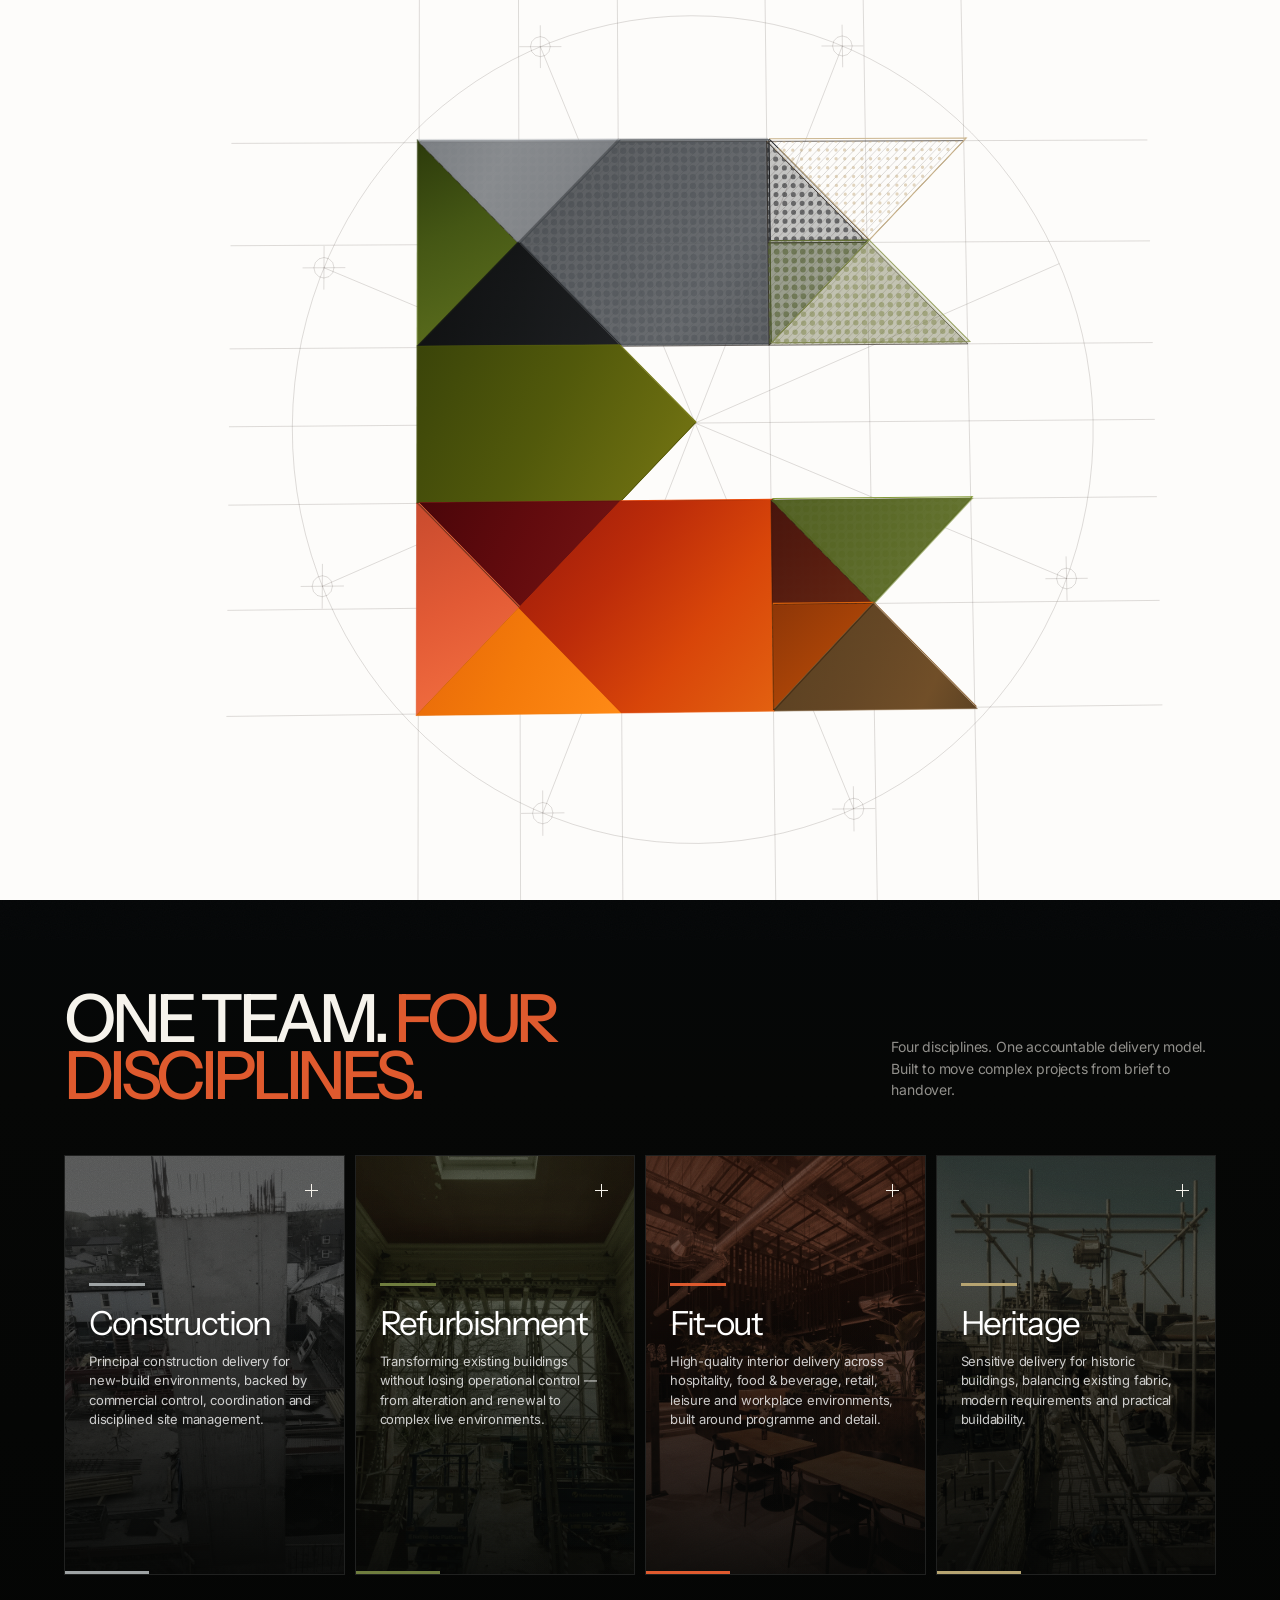
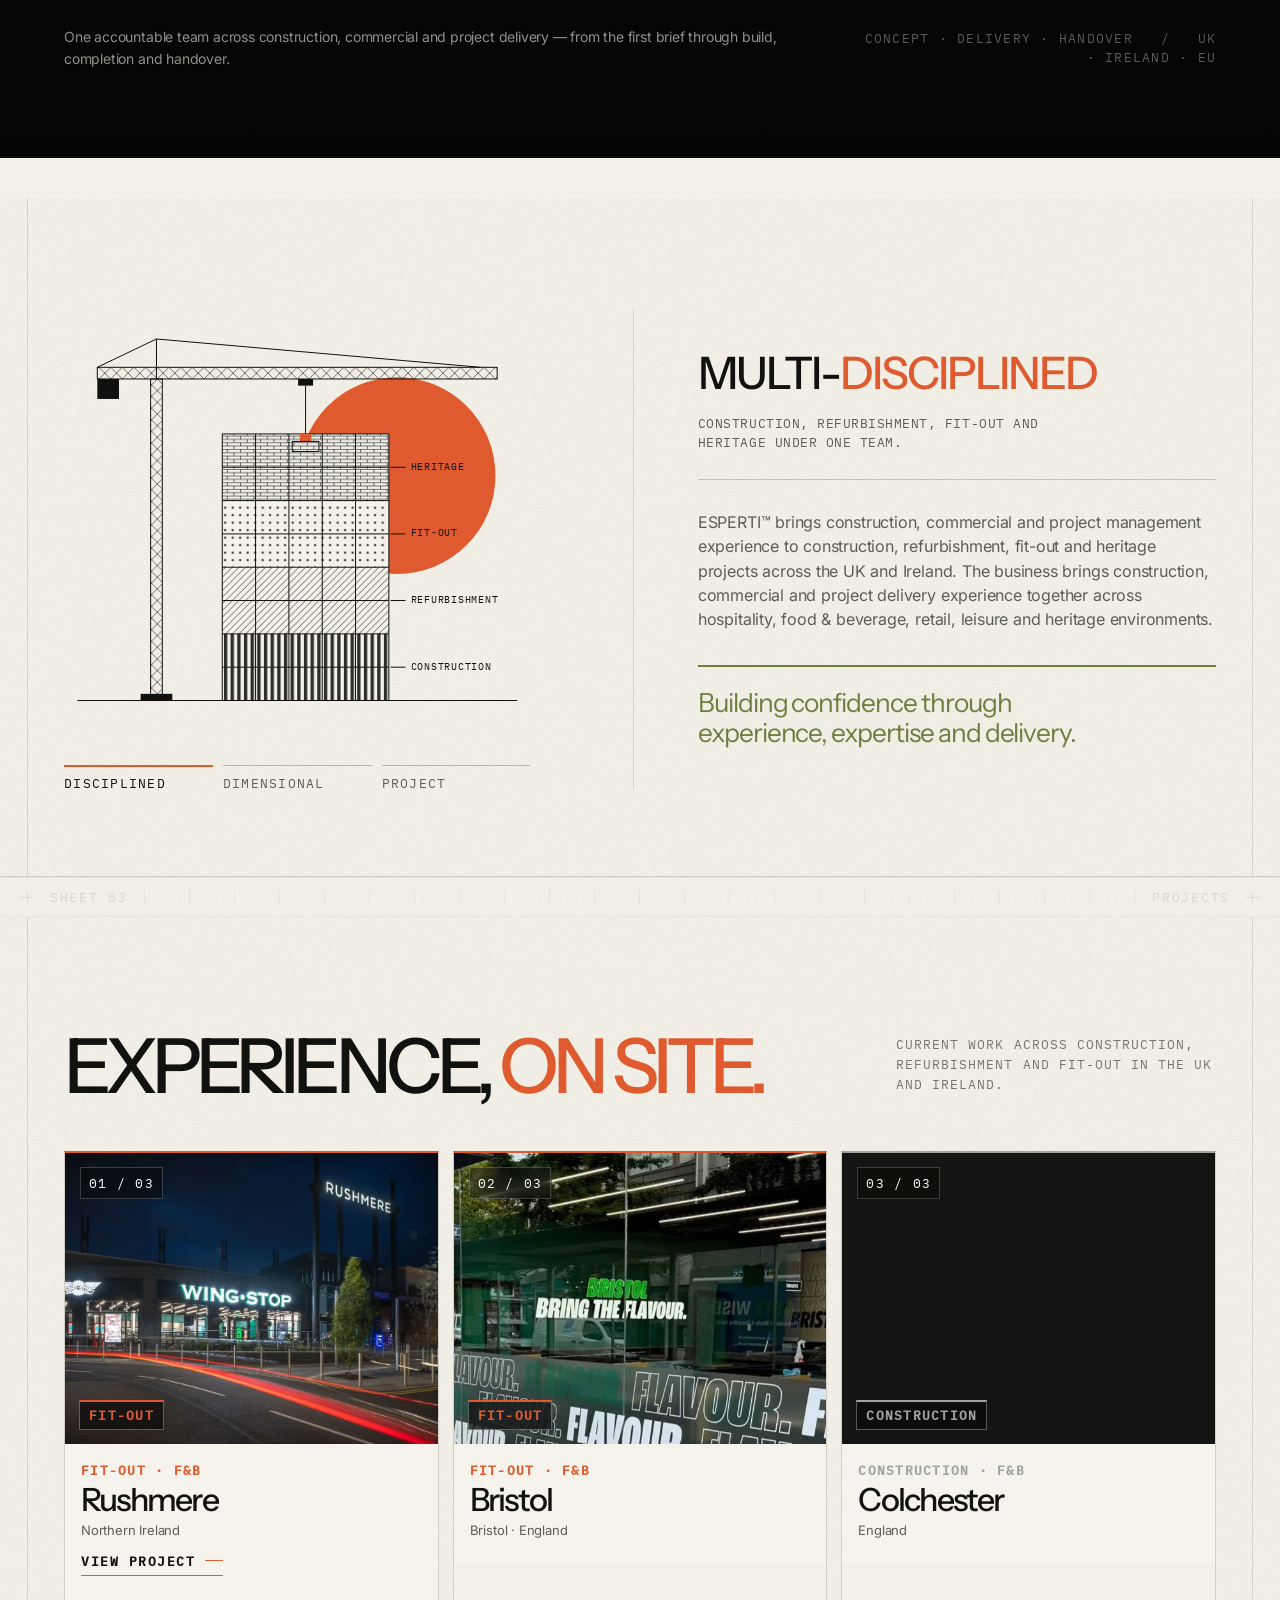
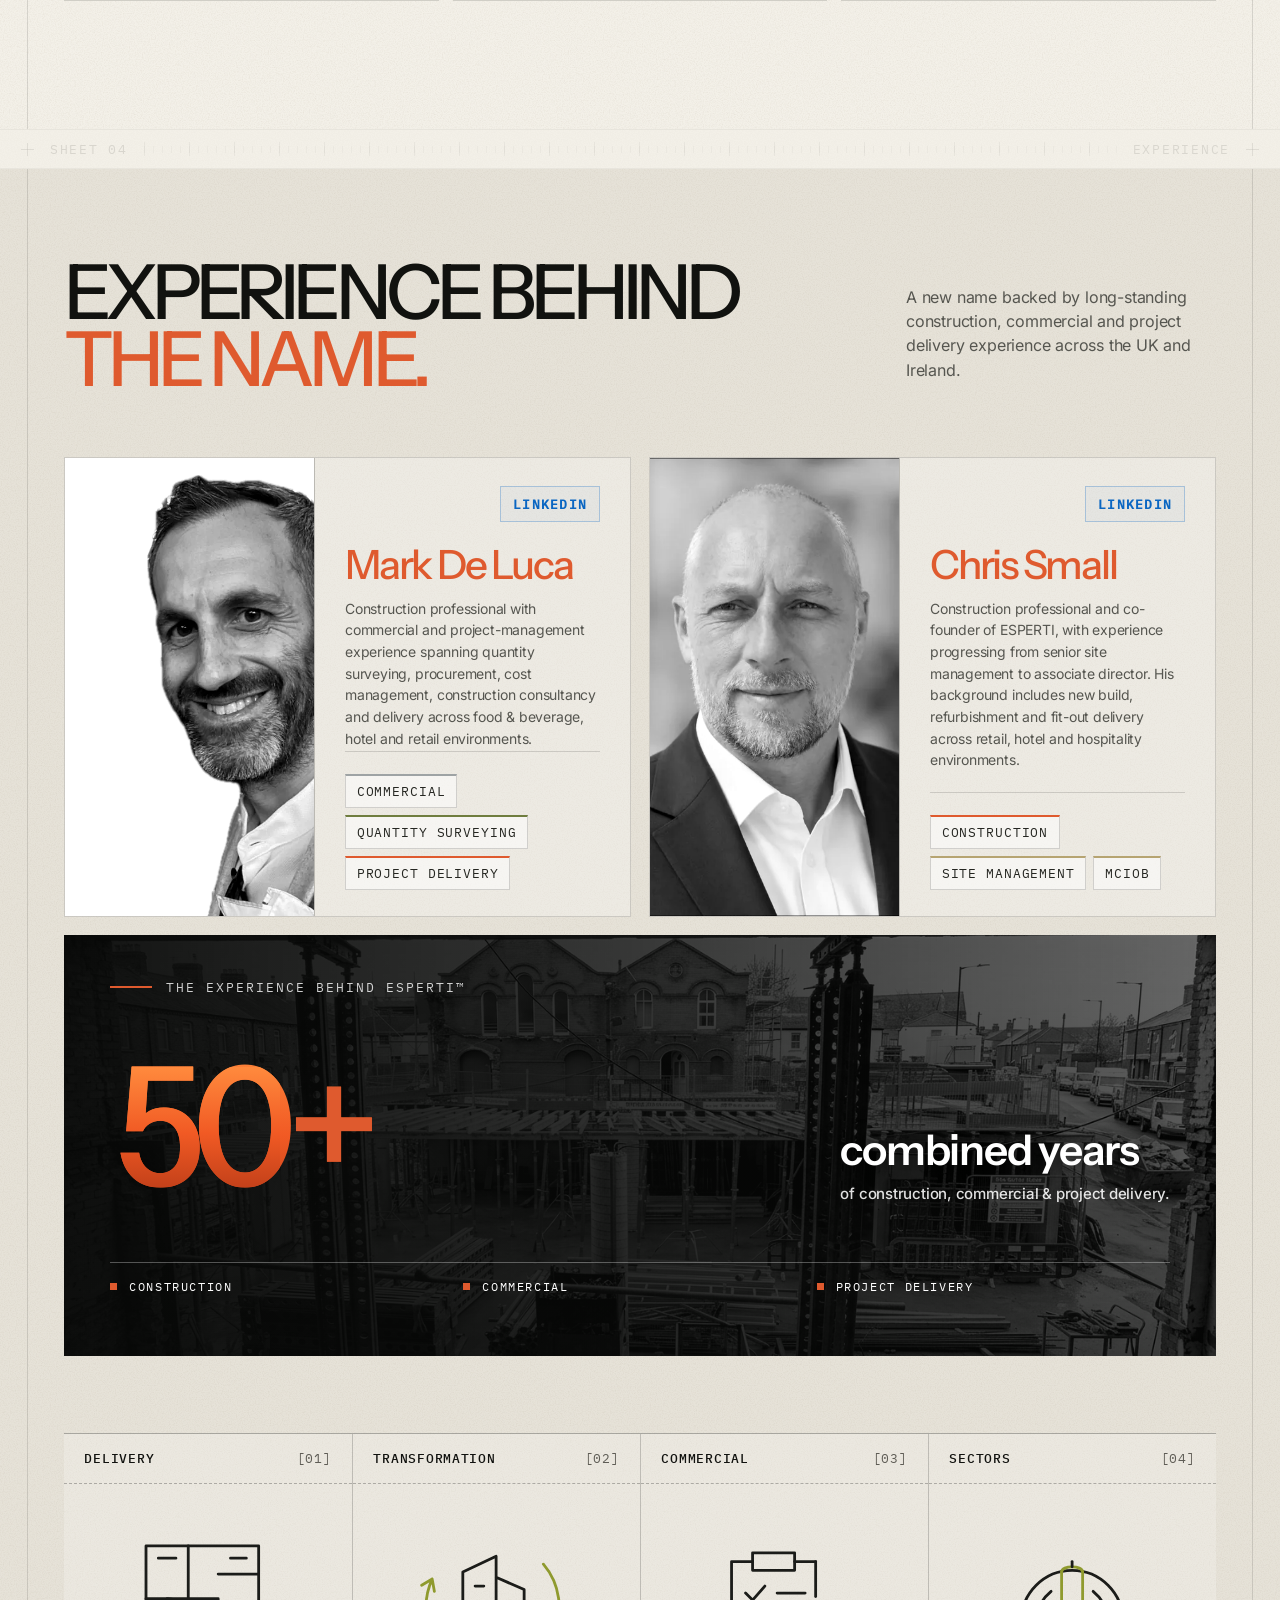
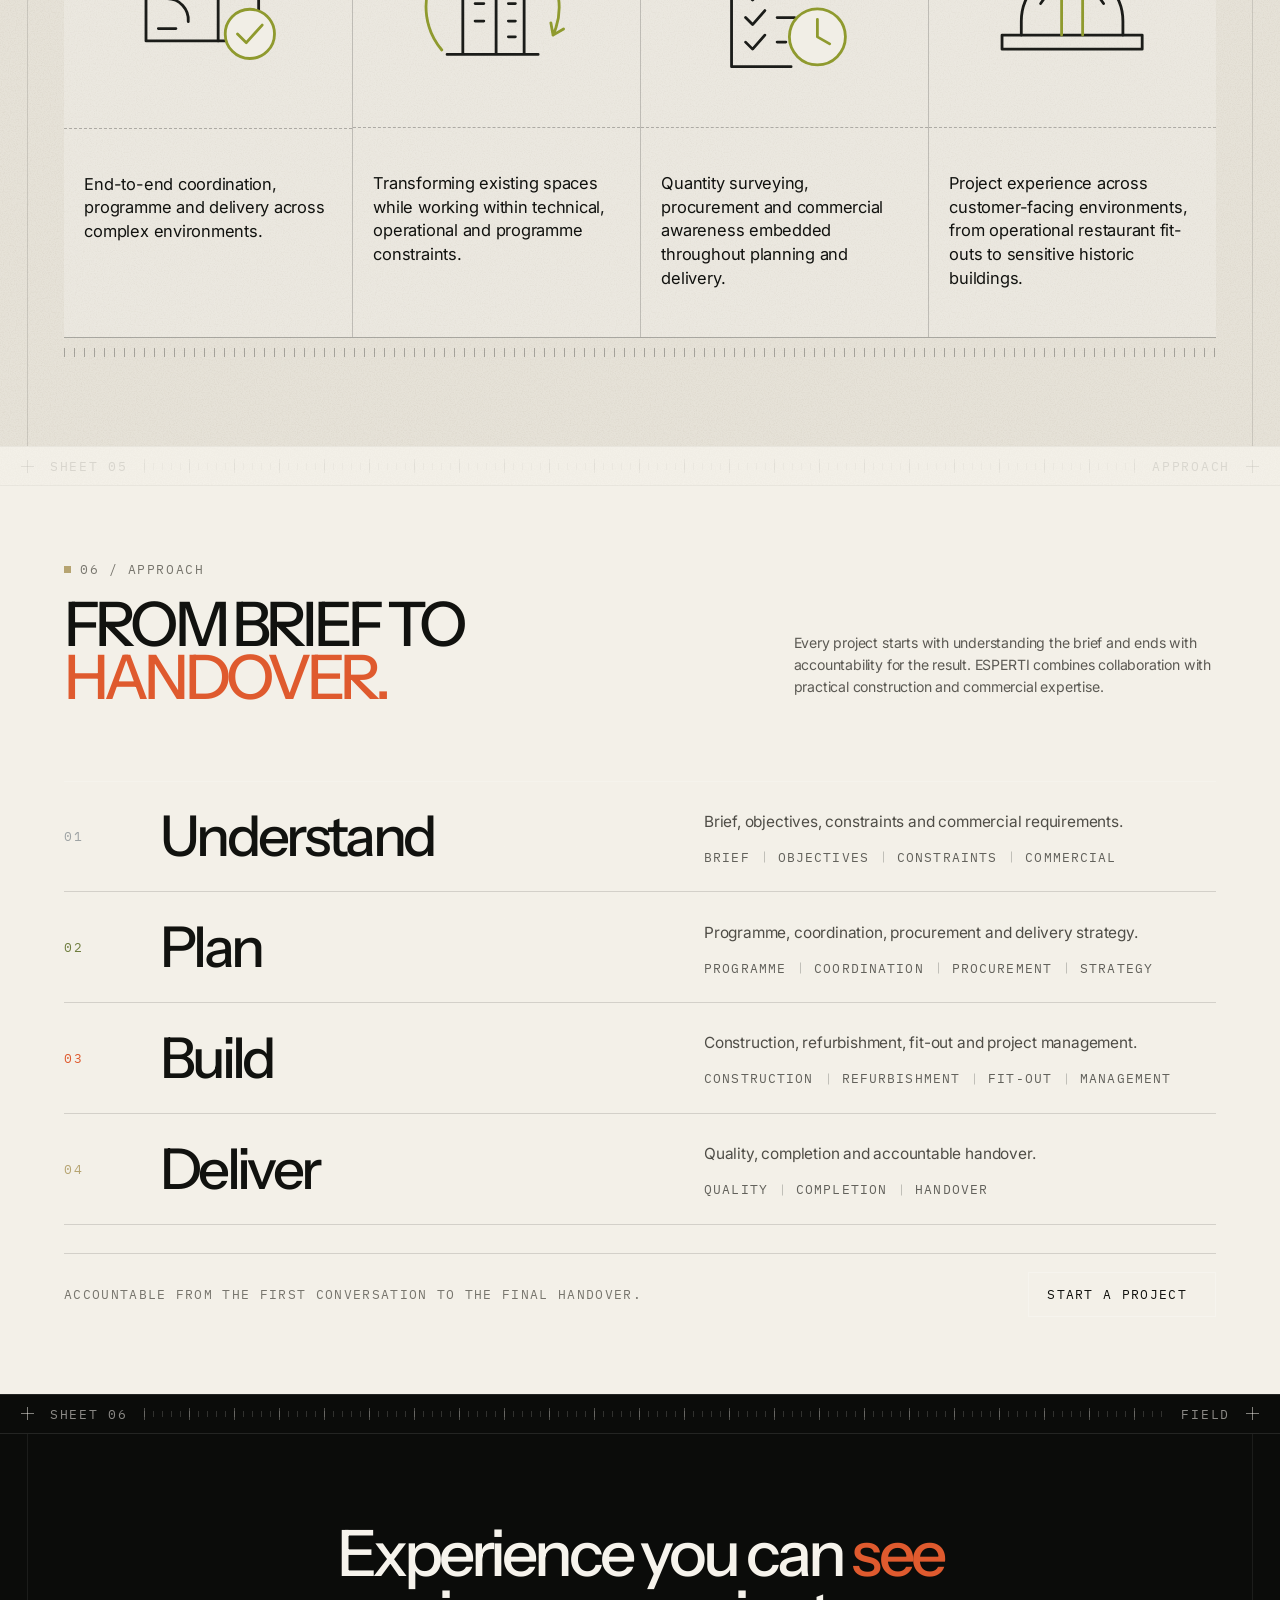
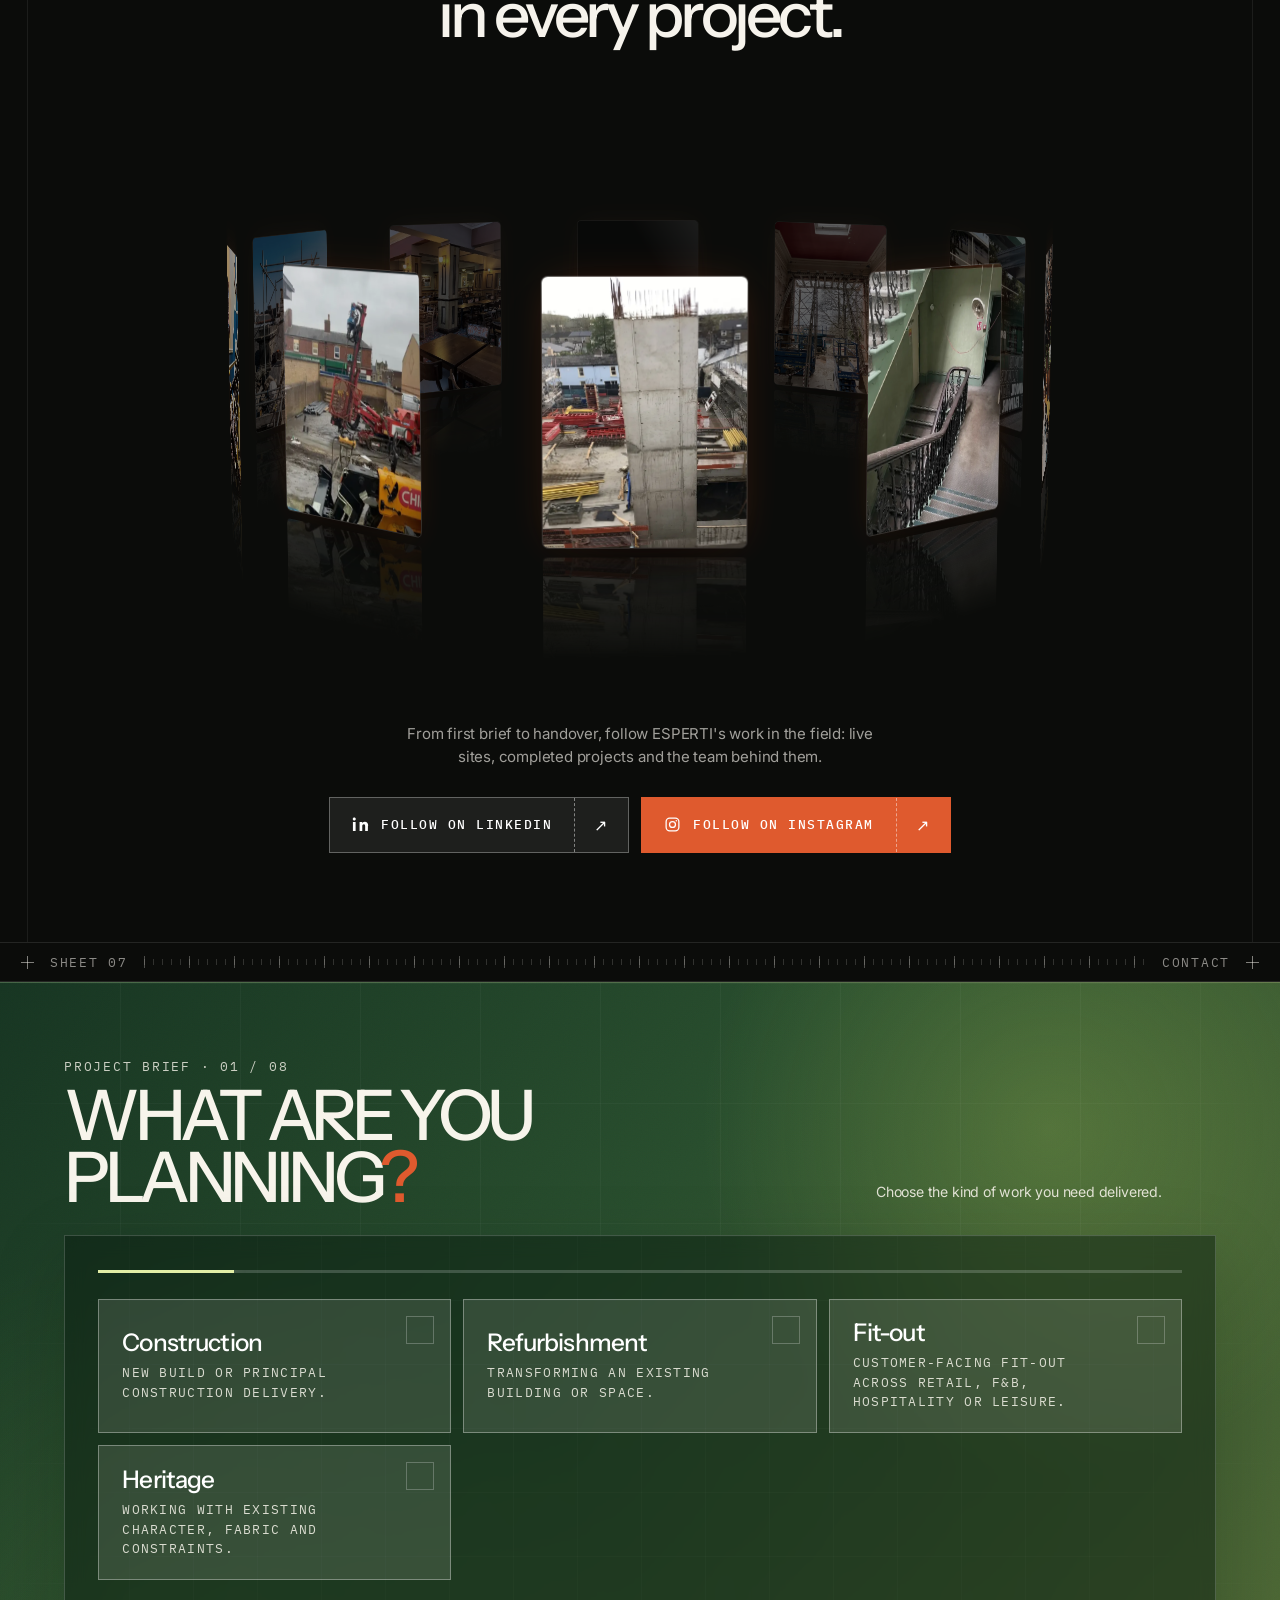
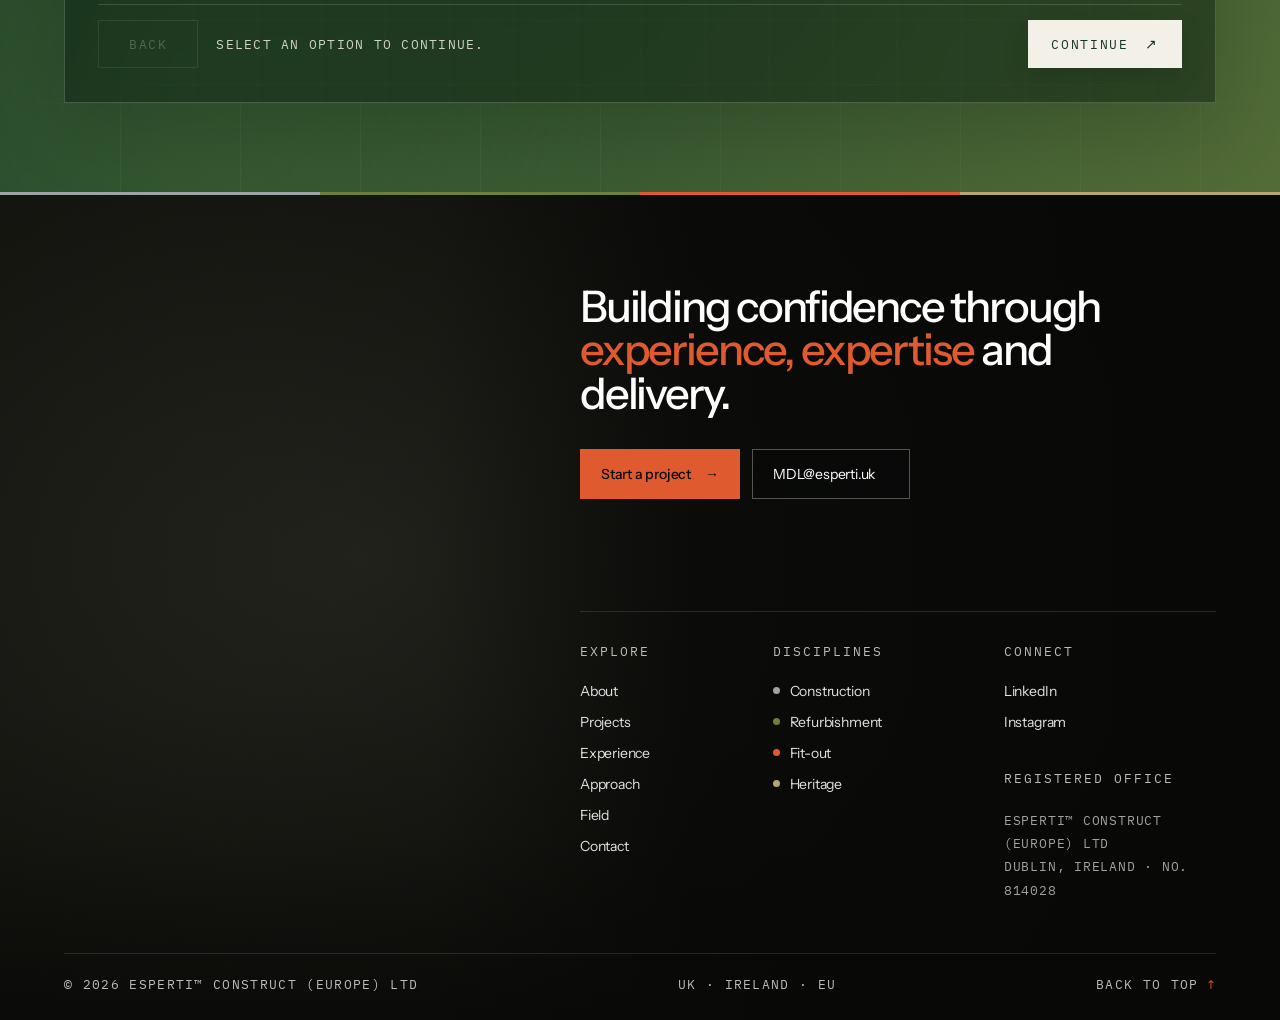
==== index.html @ 3302cd0f "NEW UPDATED" ====
<!doctype html>
<html lang="en">
<head>
<meta charset="utf-8">
<meta name="viewport" content="width=device-width, initial-scale=1">
<script>(function(d){try{if(!(matchMedia&&matchMedia("(prefers-reduced-motion: reduce)").matches)){d.classList.add("pre-on","pre-hold");setTimeout(function(){window.__preKill&&window.__preKill()},14000)}}catch(e){}})(document.documentElement)</script>
<style id="preloader-css">
#pre{display:none}
html.pre-on{background:#fdfcfa!important;overflow:hidden!important}html.pre-on body{overflow:hidden!important}
html.pre-on #pre{display:block;position:fixed;inset:0;z-index:2147483000;background:#fdfcfa;opacity:1;contain:strict}
#pre canvas{position:absolute;inset:0;width:100%;height:100%;display:block}
#pre.out{opacity:0;pointer-events:none;transition:opacity .75s cubic-bezier(.4,0,.2,1)}
#pre.out canvas{transform:scale(1.035);transition:transform .75s cubic-bezier(.4,0,.2,1)}
html.pre-hold .hx,html.pre-hold .hx *{animation-play-state:paused!important}
</style>

<title>ESPERTI™ — Construction · Refurbishment · Fit-out · Heritage</title>
<meta name="description" content="ESPERTI™ brings construction, commercial and project delivery experience to construction, refurbishment, fit-out and heritage projects across the UK and Ireland.">
<meta property="og:title" content="ESPERTI™ — Construction · Refurbishment · Fit-out · Heritage">
<meta property="og:description" content="Construction, refurbishment, fit-out and heritage experience across Ireland, the UK and Europe.">
<meta property="og:image" content="assets/hero-twilight.webp">
<meta property="og:type" content="website">
<meta name="theme-color" content="#f4f1e9">
<link rel="preload" href="assets/fonts/instrument-sans-latin-500-normal.woff2" as="font" type="font/woff2" crossorigin>
<link rel="preload" href="assets/fonts/inter-latin-400-normal.woff2" as="font" type="font/woff2" crossorigin>
<link rel="preload" href="assets/fonts/ibm-plex-mono-latin-400-normal.woff2" as="font" type="font/woff2" crossorigin>
<style id="self-hosted-fonts">
@font-face{font-family:"Inter";font-style:normal;font-weight:400;font-display:swap;src:url(assets/fonts/inter-latin-400-normal.woff2) format("woff2");unicode-range:U+0000-00FF,U+0131,U+0152-0153,U+02BB-02BC,U+02C6,U+02DA,U+02DC,U+2000-206F,U+2074,U+20AC,U+2122,U+2191,U+2193,U+2212,U+2215,U+FEFF,U+FFFD}
@font-face{font-family:"Inter";font-style:normal;font-weight:500;font-display:swap;src:url(assets/fonts/inter-latin-500-normal.woff2) format("woff2");unicode-range:U+0000-00FF,U+0131,U+0152-0153,U+02BB-02BC,U+02C6,U+02DA,U+02DC,U+2000-206F,U+2074,U+20AC,U+2122,U+2191,U+2193,U+2212,U+2215,U+FEFF,U+FFFD}
@font-face{font-family:"Inter";font-style:normal;font-weight:600;font-display:swap;src:url(assets/fonts/inter-latin-600-normal.woff2) format("woff2");unicode-range:U+0000-00FF,U+0131,U+0152-0153,U+02BB-02BC,U+02C6,U+02DA,U+02DC,U+2000-206F,U+2074,U+20AC,U+2122,U+2191,U+2193,U+2212,U+2215,U+FEFF,U+FFFD}
@font-face{font-family:"Instrument Sans";font-style:normal;font-weight:400;font-display:swap;src:url(assets/fonts/instrument-sans-latin-400-normal.woff2) format("woff2");unicode-range:U+0000-00FF,U+0131,U+0152-0153,U+02BB-02BC,U+02C6,U+02DA,U+02DC,U+2000-206F,U+2074,U+20AC,U+2122,U+2191,U+2193,U+2212,U+2215,U+FEFF,U+FFFD}
@font-face{font-family:"Instrument Sans";font-style:normal;font-weight:500;font-display:swap;src:url(assets/fonts/instrument-sans-latin-500-normal.woff2) format("woff2");unicode-range:U+0000-00FF,U+0131,U+0152-0153,U+02BB-02BC,U+02C6,U+02DA,U+02DC,U+2000-206F,U+2074,U+20AC,U+2122,U+2191,U+2193,U+2212,U+2215,U+FEFF,U+FFFD}
@font-face{font-family:"Instrument Sans";font-style:normal;font-weight:600;font-display:swap;src:url(assets/fonts/instrument-sans-latin-600-normal.woff2) format("woff2");unicode-range:U+0000-00FF,U+0131,U+0152-0153,U+02BB-02BC,U+02C6,U+02DA,U+02DC,U+2000-206F,U+2074,U+20AC,U+2122,U+2191,U+2193,U+2212,U+2215,U+FEFF,U+FFFD}
@font-face{font-family:"IBM Plex Mono";font-style:normal;font-weight:400;font-display:swap;src:url(assets/fonts/ibm-plex-mono-latin-400-normal.woff2) format("woff2");unicode-range:U+0000-00FF,U+0131,U+0152-0153,U+02BB-02BC,U+02C6,U+02DA,U+02DC,U+2000-206F,U+2074,U+20AC,U+2122,U+2191,U+2193,U+2212,U+2215,U+FEFF,U+FFFD}
@font-face{font-family:"IBM Plex Mono";font-style:normal;font-weight:500;font-display:swap;src:url(assets/fonts/ibm-plex-mono-latin-500-normal.woff2) format("woff2");unicode-range:U+0000-00FF,U+0131,U+0152-0153,U+02BB-02BC,U+02C6,U+02DA,U+02DC,U+2000-206F,U+2074,U+20AC,U+2122,U+2191,U+2193,U+2212,U+2215,U+FEFF,U+FFFD}
</style>
<style>
:root{
  --paper:#f4f1e9;
  --paper2:#e9e7df;
  --ink:#10110f;
  --muted:#74746c;
  --dark:#0b0c0a;
  --dark2:#151610;
  --line:rgba(16,17,15,.15);
  --line-dark:rgba(255,255,255,.16);
  --steel:#a9abad;
  --moss:#7b8d46;
  --brass:#c2b488;
  --ember:#f15a24;
  --ember-deep:#9f3b1b;
  --disp:"Instrument Sans","Helvetica Neue",Arial,sans-serif;
  --body:"Inter","Helvetica Neue",Arial,sans-serif;
  --mono:"IBM Plex Mono","SFMono-Regular",Consolas,monospace;
  --ease:cubic-bezier(.22,.75,.18,1);
  --max:1500px;
  --pad:clamp(22px,5vw,76px);
}
*{box-sizing:border-box}
html{background:var(--paper)}
html.lenis,html.lenis body{height:auto}
.lenis.lenis-smooth{scroll-behavior:auto}
.lenis.lenis-stopped{overflow:hidden}
body{margin:0;background:var(--paper);color:var(--ink);font-family:var(--body);font-weight:400;letter-spacing:-.012em;-webkit-font-smoothing:antialiased}
a{color:inherit;text-decoration:none}
img{display:block;width:100%;height:auto}
button{font:inherit;color:inherit;cursor:pointer;background:none;border:0}
button,.nav,.nav-cta,.mobile-menu,.spectrum-item,.disc-tab,.project-main,.project-side img,.sector,.social-card,.scroll-box,.founder-card,.founder-photo,.field-main,.field-side-card,.contact-link,.intro-value{border-radius:0!important}
::selection{background:var(--ember);color:#fff}
body::after{content:"";position:fixed;inset:-40px;z-index:998;pointer-events:none;opacity:.03;background-image:url("data:image/svg+xml,%3Csvg xmlns='http://www.w3.org/2000/svg' width='180' height='180'%3E%3Cfilter id='n'%3E%3CfeTurbulence type='fractalNoise' baseFrequency='0.85' numOctaves='2' stitchTiles='stitch'/%3E%3C/filter%3E%3Crect width='100%25' height='100%25' filter='url(%23n)'/%3E%3C/svg%3E");background-size:180px 180px}
@keyframes grainShift{
  0%{transform:translate(0,0)}
  12.5%{transform:translate(-9px,4px)}
  25%{transform:translate(6px,-11px)}
  37.5%{transform:translate(-12px,-4px)}
  50%{transform:translate(9px,10px)}
  62.5%{transform:translate(-5px,7px)}
  75%{transform:translate(11px,-6px)}
  87.5%{transform:translate(-7px,-9px)}
  100%{transform:translate(0,0)}
}
@media(prefers-reduced-motion:reduce){body::after{animation:none}}
.container{width:100%;max-width:var(--max);margin:0 auto;padding-inline:var(--pad)}
.section{padding:clamp(100px,10vw,160px) 0}
.kicker{display:flex;align-items:center;gap:9px;font-family:var(--mono);font-size:9px;line-height:1;letter-spacing:.15em;text-transform:uppercase;color:var(--muted);margin-bottom:22px}
.kicker::before{content:"";width:7px;height:7px;background:var(--ember);flex:none}
.kicker.light{color:rgba(255,255,255,.56)}
.kicker.light::before{background:var(--brass)}
.kicker.terra::before{background:var(--ember)}
.display{margin:0;font-family:var(--disp);font-size:clamp(52px,7.1vw,116px);line-height:.88;letter-spacing:-.065em;font-weight:500}
.display em{font-style:normal;color:var(--ember)}
.body-copy{font-size:clamp(15px,1.3vw,20px);line-height:1.52;color:#565650;max-width:640px}
.meta{font-family:var(--mono);font-size:9px;line-height:1.45;letter-spacing:.12em;text-transform:uppercase;color:var(--muted)}
.reveal{opacity:0;transform:translateY(18px);transition:opacity .45s ease,transform .5s var(--ease)}
.reveal.in{opacity:1;transform:none}
@media(prefers-reduced-motion:reduce){.reveal{opacity:1;transform:none;transition:none}html{scroll-behavior:auto}}

/* NAV: D1 structure, sharpened */
.nav{position:fixed;z-index:100;top:20px;left:var(--pad);right:var(--pad);height:64px;padding:0 0 0 18px;display:flex;align-items:center;justify-content:space-between;color:#fff;background:rgba(7,8,7,.17);border:1px solid rgba(255,255,255,.34);backdrop-filter:blur(16px);-webkit-backdrop-filter:blur(16px);transition:background .35s ease,color .35s ease,border-color .35s ease,box-shadow .35s ease,top .35s ease,height .35s ease}
.nav.scrolled{top:12px;height:58px;background:rgba(244,241,233,.94);color:var(--ink);border-color:var(--line);box-shadow:0 12px 32px rgba(0,0,0,.05)}
.brand{display:flex;align-items:center;gap:10px;font-family:var(--disp);font-size:13px;font-weight:600;letter-spacing:.14em;text-transform:uppercase;white-space:nowrap}
.brand img{width:30px;height:30px;object-fit:contain}
.brand-word{display:inline-block}
.navlinks{display:flex;align-items:stretch;height:100%;font-family:var(--mono);font-size:9px;letter-spacing:.12em;text-transform:uppercase}
.navlinks a{display:flex;align-items:center;padding:0 19px;border-left:1px solid rgba(255,255,255,.18);opacity:.78;position:relative;transition:opacity .2s ease}
.nav.scrolled .navlinks a{border-left-color:var(--line)}
.navlinks a:not(.nav-cta)::after{content:"";position:absolute;left:19px;right:19px;bottom:16px;height:1px;background:var(--ember);transform:scaleX(0);transform-origin:left;transition:transform .3s var(--ease)}
.navlinks a:hover{opacity:1}
.navlinks a:not(.nav-cta):hover::after{transform:scaleX(1)}
.nav.scrolled .navlinks a:hover{background:transparent}
.nav-cta{min-width:130px;justify-content:center;background:var(--ink);color:#fff!important;border-color:var(--ink)!important;opacity:1!important}
.nav-cta:hover{background:var(--ember)!important;border-color:var(--ember)!important}
.nav-toggle{display:none;width:46px;height:46px;align-items:center;justify-content:center;flex-direction:column;gap:6px;margin-right:7px}
.nav-toggle span{width:19px;height:1px;background:currentColor;transition:transform .3s var(--ease)}
.nav-toggle[aria-expanded="true"] span:first-child{transform:translateY(3.5px) rotate(45deg)}
.nav-toggle[aria-expanded="true"] span:last-child{transform:translateY(-3.5px) rotate(-45deg)}
.mobile-menu{position:fixed;z-index:90;top:96px;left:var(--pad);right:var(--pad);display:none;flex-direction:column;padding:10px;background:rgba(244,241,233,.98);border:1px solid var(--line);box-shadow:0 15px 30px rgba(0,0,0,.08)}
.mobile-menu.open{display:flex}
.mobile-menu a{padding:17px 14px;border-bottom:1px solid var(--line);font-family:var(--disp);font-size:24px;letter-spacing:-.04em}
.mobile-menu a:last-child{border-bottom:0;background:var(--ink);color:#fff}

/* HERO */

/* D5 SECOND SECTION, intentionally exact structure/content */
.intro-dark{position:relative;background:var(--paper);color:var(--ink);overflow:hidden;padding-bottom:0;border-bottom:1px solid var(--line);isolation:isolate}
.intro-dark::before{content:"";position:absolute;inset:0;background:radial-gradient(circle at 73% 30%,rgba(166,171,166,.18),transparent 27%),linear-gradient(115deg,transparent 18%,rgba(176,151,103,.06) 50%,transparent 78%),url("assets/esperti-line.webp") no-repeat center 53%/min(1150px,80vw) auto;opacity:.5;pointer-events:none;z-index:-1}
.intro-layout{display:grid;grid-template-columns:1.02fr .98fr;gap:7vw;align-items:start;position:relative;z-index:1;min-height:560px}
.intro-copy-dark{padding-top:4px}.intro-copy-dark .display{font-size:clamp(62px,8.4vw,132px);line-height:.82;letter-spacing:-.082em}.intro-copy-dark .display em{font-style:normal;color:var(--ember)}
.intro-copy-dark .body-copy{color:#5d5d57;margin:22px 0 0;max-width:620px;font-size:clamp(16px,1.4vw,21px)}
.intro-quote{font-family:var(--disp);font-size:clamp(20px,2.05vw,30px);line-height:1.12;letter-spacing:-.04em;max-width:520px;margin:36px 0 0;color:#252522}
.intro-values{display:flex;gap:8px;flex-wrap:wrap;margin-top:32px}.intro-value{border:1px solid rgba(11,11,11,.12);padding:10px 12px;font-family:var(--mono);font-size:8px;letter-spacing:.12em;text-transform:uppercase;color:#66665f;background:rgba(255,255,255,.34)}
.intro-values .intro-value:nth-child(1){border-top:2px solid var(--steel)}.intro-values .intro-value:nth-child(2){border-top:2px solid var(--moss)}.intro-values .intro-value:nth-child(3){border-top:2px solid var(--ember)}.intro-values .intro-value:nth-child(4){border-top:2px solid var(--brass)}
.intro-bottom{position:relative;z-index:2;margin-top:34px;border-top:1px solid var(--line);display:grid;grid-template-columns:repeat(3,1fr)}

/* D1 DISCIPLINES, sharpened */
.disciplines{background:var(--dark);color:#f6f3ec;padding-top:9vw;padding-bottom:0}
.discipline-head{display:flex;justify-content:space-between;align-items:end;padding-bottom:3vw;gap:24px}.discipline-head .display{max-width:760px}.discipline-head .copy{color:rgba(255,255,255,.54);max-width:350px;font-size:13px;line-height:1.52}.spectrum-item .num{font-family:var(--mono);font-size:9px;letter-spacing:.14em;color:var(--ember);font-weight:500}.spectrum-item .label{display:block;margin-top:20px;font-family:var(--disp);font-size:20px;letter-spacing:-.03em;font-weight:500;color:#f6f3ec}.spectrum-item .tone{display:block;margin-top:6px;font-size:10px;color:rgba(246,243,236,.46);line-height:1.4}
.discipline-stage{min-height:74vh;position:relative;overflow:hidden;border-top:1px solid var(--line-dark)}
.disc-tabs{position:absolute;z-index:3;top:18px;left:18px;right:18px;display:grid;grid-template-columns:repeat(4,1fr);gap:8px}.disc-tab{padding:13px 15px;background:rgba(10,10,8,.5);border:1px solid rgba(255,255,255,.16);text-align:center;color:rgba(255,255,255,.56);font-family:var(--mono);font-size:9px;letter-spacing:.13em;text-transform:uppercase;backdrop-filter:blur(8px);transition:.25s}.disc-tab.active{color:#0c0c09;background:var(--ember);border-color:var(--ember)}
.disc-copy{position:absolute;left:30px;right:30px;bottom:5vw;z-index:2;display:flex;justify-content:space-between;align-items:end;gap:20px}.disc-name{font-family:var(--disp);font-size:clamp(48px,8vw,128px);line-height:.92;letter-spacing:-.07em;font-weight:500}.disc-desc{max-width:360px;font-size:13px;line-height:1.55;color:rgba(255,255,255,.74)}

/* PROJECT */
.project{background:var(--paper)}

/* SECTORS: D1 icons + photographic background + glass cards */
.sectors{position:relative;background:#111;color:#fff;overflow:hidden}.sectors::before{content:"";position:absolute;inset:0;background:linear-gradient(90deg,rgba(8,8,7,.86),rgba(8,8,7,.58) 55%,rgba(8,8,7,.7)),url("assets/hospitality.webp") center 42%/cover no-repeat;opacity:.95}.sectors .container{position:relative;z-index:1}.sector-head{display:grid;grid-template-columns:.68fr 1.32fr;gap:8vw;align-items:end;margin-bottom:5vw}.sector-head .display{max-width:900px}.sector-head .kicker{color:rgba(255,255,255,.56)}
.sector-grid{display:grid;grid-template-columns:repeat(4,1fr);gap:12px}.sector{position:relative;min-height:260px;padding:28px 24px 26px;background:linear-gradient(180deg,rgba(255,255,255,.12),rgba(255,255,255,.045));border:1px solid rgba(255,255,255,.24);backdrop-filter:blur(18px) saturate(130%);-webkit-backdrop-filter:blur(18px) saturate(130%);display:flex;flex-direction:column;justify-content:space-between;transition:transform .35s var(--ease),background .3s ease,border-color .3s ease}.sector:hover{transform:translateY(-5px);background:linear-gradient(180deg,rgba(255,255,255,.17),rgba(255,255,255,.07));border-color:rgba(255,255,255,.4)}
.sector-icon{width:46px;height:46px;color:var(--ember)}.sector:nth-child(2) .sector-icon{color:var(--moss)}.sector:nth-child(3) .sector-icon{color:var(--brass)}.sector:nth-child(4) .sector-icon{color:var(--steel)}.sector-icon svg{width:100%;height:100%}.sector-content h3{font-family:var(--disp);font-size:clamp(25px,2.3vw,38px);letter-spacing:-.05em;margin:0 0 9px;font-weight:500}.sector-content p{margin:0;color:rgba(255,255,255,.62);font-size:11px;line-height:1.5;max-width:270px}

/* EXPERIENCE / FOUNDERS: D1 content structure, new image-led treatment */
.experience{background:var(--paper2)}.people-head{display:grid;grid-template-columns:.62fr 1.38fr;gap:8vw;align-items:end}.people-head-main{display:flex;justify-content:space-between;align-items:end;gap:50px}.people-head-main .display{max-width:760px}.people-head-main .body-copy{max-width:460px;margin:0}
.founder-grid{display:grid;grid-template-columns:1fr 1fr;gap:28px;margin-top:60px}.founder-card{display:grid;grid-template-columns:200px 1fr;min-height:360px;border-top:1px solid var(--line);border-bottom:1px solid var(--line);background:rgba(255,255,255,.18)}
.founder-photo{height:250px;align-self:start;overflow:hidden;background:#d6d3ca;aspect-ratio:4/5}.founder-photo img{height:100%;object-fit:cover;transition:transform 1.1s var(--ease)}.founder-photo:hover img{transform:scale(1.025)}.founder-photo.mark img,.founder-photo.chris img{filter:grayscale(1)}
.founder-content{padding:26px 20px 26px 26px;display:flex;flex-direction:column}.founder-content .meta{color:var(--muted)}.founder-content h3{font-family:var(--disp);font-size:clamp(34px,3.1vw,52px);line-height:.92;letter-spacing:-.065em;font-weight:500;margin:22px 0 14px}.founder-content p{font-size:13px;line-height:1.56;color:#5b5a54;max-width:430px;margin:0}.founder-tags{display:flex;gap:6px;flex-wrap:wrap;margin-top:auto;padding-top:24px}.founder-tags span{border:1px solid rgba(11,11,11,.12);padding:7px 9px;font-family:var(--mono);font-size:8px;letter-spacing:.08em;text-transform:uppercase;color:#6d6d67}.founder-card:first-child .founder-tags span:nth-child(1){border-top:2px solid var(--steel)}.founder-card:first-child .founder-tags span:nth-child(2){border-top:2px solid var(--moss)}.founder-card:last-child .founder-tags span:nth-child(1){border-top:2px solid var(--ember)}.founder-card:last-child .founder-tags span:nth-child(2){border-top:2px solid var(--brass)}
.experience-grid{display:grid;grid-template-columns:1fr 1.12fr;gap:9vw;margin-top:62px}.experience-list{border-top:1px solid var(--line)}.experience-row{display:grid;grid-template-columns:1fr 1fr;gap:30px;padding:22px 0;border-bottom:1px solid var(--line)}.experience-row strong{font-family:var(--disp);font-size:17px;font-weight:500;letter-spacing:-.02em}.experience-row span{color:var(--muted);font-size:12px;line-height:1.5}
.ledger{margin-top:52px;border-top:1px solid var(--line);padding-top:18px}.ledger-title{margin-bottom:14px}.ledger-grid{display:grid;grid-template-columns:repeat(3,1fr)}.ledger-item{padding:14px 16px 10px 0;border-right:1px solid var(--line)}.ledger-item:last-child{border-right:0}.ledger-item strong{display:block;font-family:var(--disp);font-size:16px;font-weight:500}.ledger-item span{display:block;margin-top:6px;font-size:11px;line-height:1.45;color:var(--muted)}

/* APPROACH: D1 exact copy, sharpened */
.process{background:var(--dark);color:#f6f3ec}.process-grid{display:block}.process-top{display:flex;justify-content:space-between;align-items:end;gap:8vw}.process-copy .display{max-width:720px}.process-copy .body-copy{color:rgba(255,255,255,.56);margin-top:28px;max-width:620px}.process-visual{display:flex;align-items:flex-end;gap:18px;min-width:230px;padding-bottom:8px}.process-visual-count{font-family:var(--disp);font-size:92px;line-height:.72;letter-spacing:-.08em;color:rgba(255,255,255,.9)}.process-visual-line{width:70px;height:1px;background:var(--ember);margin-bottom:8px}.process-visual-label{font-family:var(--mono);font-size:8px;line-height:1.45;letter-spacing:.1em;text-transform:uppercase;color:rgba(255,255,255,.42);padding-bottom:3px}.steps{display:grid;grid-template-columns:repeat(4,1fr);border-top:1px solid var(--line-dark);margin-top:6vw}.step{display:grid;grid-template-columns:42px 1fr;gap:16px;align-items:start;padding:30px 24px 30px 0;border-bottom:1px solid var(--line-dark);border-right:1px solid var(--line-dark);min-height:190px}.step:last-child{border-right:0;padding-right:0}.step-no{font-family:var(--mono);font-size:9px;letter-spacing:.13em;color:rgba(255,255,255,.36)}.step h3{font-family:var(--disp);font-size:clamp(28px,3vw,42px);line-height:.95;letter-spacing:-.06em;font-weight:400;margin:0 0 10px}.step p{font-size:13px;line-height:1.52;color:rgba(255,255,255,.53);max-width:480px;margin:0}.step:nth-child(1) .step-no{color:var(--steel)}.step:nth-child(2) .step-no{color:var(--moss)}.step:nth-child(3) .step-no{color:var(--ember)}.step:nth-child(4) .step-no{color:var(--brass)}

/* FIELD: D1 layout + D5 copywriting */
.social{background:var(--paper);padding-bottom:10vw}.social-head{display:flex;justify-content:space-between;align-items:end;gap:24px}.social-head .copy{max-width:380px}.social-grid{display:grid;grid-template-columns:repeat(3,1fr);gap:14px;margin-top:5vw}.social-card{background:var(--paper2);padding:22px;min-height:300px;display:flex;flex-direction:column;justify-content:space-between;position:relative;overflow:hidden;border:1px solid var(--line)}.social-card .tag{font-family:var(--mono);font-size:8px;letter-spacing:.12em;text-transform:uppercase;color:var(--muted);position:relative;z-index:2}.social-card h3{font-family:var(--disp);font-size:clamp(27px,2.8vw,42px);line-height:.95;letter-spacing:-.06em;margin:0;max-width:320px;font-weight:500;position:relative;z-index:2}.social-card a{font-family:var(--mono);font-size:9px;text-transform:uppercase;letter-spacing:.1em;position:relative;z-index:2;font-weight:500}.social-card.photo{background:#111;color:#fff}.social-card.photo img{position:absolute;inset:0;width:100%;height:100%;object-fit:cover;transition:transform 1.2s var(--ease)}.social-card.photo::after{content:"";position:absolute;inset:0;background:linear-gradient(0deg,rgba(0,0,0,.8),rgba(0,0,0,.1) 55%)}.social-card.photo:hover img{transform:scale(1.04)}.social-card.photo .tag,.social-card.photo h3{color:#fff}.social-card.photo a{color:#fff}.social-card:nth-child(3){background:var(--moss);color:#0c0c09}.social-card:nth-child(3) .tag{color:rgba(12,12,9,.62)}

/* CONTACT */
.contact{min-height:78vh;background:var(--dark);color:#fff;display:flex;flex-direction:column;justify-content:space-between}.contact .display{max-width:1080px}.contact .display em{color:var(--ember)}
.footer{background:var(--dark2);color:rgba(255,255,255,.58);padding:20px var(--pad);display:flex;justify-content:space-between;align-items:center;font-family:var(--mono);font-size:8px;letter-spacing:.11em;text-transform:uppercase;border-top:1px solid var(--line-dark)}.footer-brand{font-family:var(--disp);font-weight:500;letter-spacing:.16em;color:#fff}.footer a:hover{color:#fff}

/* 2026 ESPERTI revision: video hero, project archive, founder rework, logo-derived accents */
.discipline-spectrum .spectrum-item.refurb{border-top-color:var(--moss)}
.discipline-spectrum .spectrum-item.fitout{border-top-color:var(--ember)}
.discipline-spectrum .spectrum-item.heritage{border-top-color:var(--brass)}
.discipline-spectrum .spectrum-item.refurb:hover{border-color:rgba(123,141,70,.48)}
.discipline-spectrum .spectrum-item.fitout:hover{border-color:rgba(241,90,36,.55)}
.discipline-spectrum .spectrum-item.heritage:hover{border-color:rgba(194,180,136,.48)}
.disc-image img.is-active{opacity:1}
.discipline-stage:hover .disc-image img.is-active{transform:scale(1)}
.disc-tab{border-top:2px solid rgba(255,255,255,.22);background:rgba(10,10,8,.46)}
.disc-tab:nth-child(1){border-top-color:var(--steel)}
.disc-tab:nth-child(2){border-top-color:var(--moss)}
.disc-tab:nth-child(3){border-top-color:var(--ember)}
.disc-tab:nth-child(4){border-top-color:var(--brass)}
.disc-tab.active{color:#0c0c09;background:rgba(241,90,36,.94)}
.disc-tab[data-name="Refurbishment"].active{background:rgba(123,141,70,.96)}
.disc-tab[data-name="Fit-out"].active{background:rgba(241,90,36,.96)}
.disc-tab[data-name="Heritage"].active{background:rgba(194,180,136,.96)}

/* Selected projects archive */
.project{background:var(--paper);padding-top:7vw}
.project-heading-band{position:relative;min-height:48vh;display:flex;align-items:flex-end;overflow:hidden;background:#12130f;color:#fff;margin-bottom:5vw;border-top:1px solid var(--line)}
.project-heading-band img{position:absolute;inset:0;width:100%;height:100%;object-fit:cover;filter:saturate(.72) contrast(1.05);transform:scale(1.02);transition:transform 1.2s var(--ease)}
.project-heading-band:hover img{transform:scale(1)}
.project-heading-band::after{content:"";position:absolute;inset:0;background:linear-gradient(0deg,rgba(6,7,5,.86),rgba(6,7,5,.12) 66%),linear-gradient(90deg,rgba(6,7,5,.48),transparent 72%)}
.project-heading-content{position:relative;z-index:1;padding:clamp(28px,4vw,58px);width:min(900px,100%)}
.project-heading-content .kicker{color:rgba(255,255,255,.6)}
.project-heading-content .kicker::before{background:var(--ember)}
.project-heading-content h2{margin:0;font-family:var(--disp);font-size:clamp(56px,7.4vw,118px);line-height:.84;letter-spacing:-.075em;font-weight:500;max-width:900px}
.project-heading-content h2 em{font-style:normal;color:var(--ember)}
.project-heading-content p{max-width:700px;margin:24px 0 0;color:rgba(255,255,255,.72);font-size:clamp(14px,1.15vw,17px);line-height:1.5}
.project-archive-note{display:flex;justify-content:space-between;align-items:center;gap:18px;padding:0 0 22px;border-bottom:1px solid var(--line);margin-bottom:22px}
.project-archive-note .meta{max-width:860px;line-height:1.6}
.project-archive-note .count{font-family:var(--disp);font-size:34px;letter-spacing:-.06em;white-space:nowrap}
.project-grid-6{display:grid;grid-template-columns:repeat(3,1fr);gap:14px}
.project-card{position:relative;overflow:hidden;background:var(--paper2);border:1px solid var(--line);min-width:0}
.project-card-media{position:relative;aspect-ratio:1.26;overflow:hidden;background:#1a1b18}
.project-card-media img{height:100%;object-fit:cover;transition:transform 1.1s var(--ease),filter .5s ease}
.project-card:hover .project-card-media img{transform:scale(1.035);filter:saturate(.96)}
.project-card-media::after{content:"";position:absolute;inset:auto 0 0;height:38%;background:linear-gradient(0deg,rgba(0,0,0,.62),transparent);pointer-events:none}
.project-card-index{position:absolute;left:15px;top:14px;z-index:2;font-family:var(--mono);font-size:8px;letter-spacing:.12em;color:#fff;background:rgba(0,0,0,.36);border:1px solid rgba(255,255,255,.2);padding:7px 8px;backdrop-filter:blur(8px);-webkit-backdrop-filter:blur(8px)}
.project-card-body{padding:20px 18px 21px}
.project-card .project-client{font-family:var(--mono);font-size:8px;letter-spacing:.12em;text-transform:uppercase;color:var(--ember);margin-bottom:10px}
.project-card h3{margin:0;font-family:var(--disp);font-size:clamp(25px,2.2vw,34px);line-height:.93;letter-spacing:-.055em;font-weight:500}
.project-card .project-location{margin-top:7px;color:var(--muted);font-size:12px;line-height:1.4}
.project-card .project-tags{display:flex;gap:6px;flex-wrap:wrap;margin-top:16px}
.project-card .project-tags span{padding:6px 8px;border:1px solid rgba(16,17,15,.13);font-family:var(--mono);font-size:7px;letter-spacing:.08em;text-transform:uppercase;color:#686861}
.project-card .project-tags span:nth-child(1){border-top:2px solid var(--steel)}.project-card .project-tags span:nth-child(2){border-top:2px solid var(--moss)}.project-card .project-tags span:nth-child(3){border-top:2px solid var(--ember)}
.project-card .project-meta{display:flex;justify-content:space-between;gap:10px;margin-top:18px;padding-top:13px;border-top:1px solid var(--line)}
.project-card .project-meta span{font-family:var(--mono);font-size:7px;letter-spacing:.08em;text-transform:uppercase;color:var(--muted)}
.project-card:nth-child(3n+2) .project-client{color:var(--moss)}
.project-card:nth-child(3n) .project-client{color:#9b8046}

/* Sectors: subtle logo green rather than a generic block of colour */
.social-card:nth-child(3){background:linear-gradient(135deg,var(--moss),#8d9b54)}

/* Founder section rebuild */
.experience{background:var(--paper2);overflow:hidden}
.people-head{grid-template-columns:.42fr 1.58fr;gap:5vw;align-items:end}
.people-head-main{display:grid;grid-template-columns:1.05fr .7fr;gap:5vw;align-items:end}
.people-head-main .display{max-width:900px}
.people-head-main .body-copy{max-width:470px}
.founder-grid{grid-template-columns:1fr 1fr;gap:14px;margin-top:52px}
.founder-card{display:block;min-height:0;background:rgba(255,255,255,.2);border:1px solid var(--line);border-top:2px solid var(--ink);overflow:hidden}
.founder-card:first-child{border-top-color:var(--steel)}.founder-card:last-child{border-top-color:var(--ember)}
.founder-photo{height:440px;min-height:0;background:#c9c7bf}
.founder-photo img{width:100%;height:100%;object-fit:cover;filter:grayscale(1) contrast(1.04);transition:transform 1.1s var(--ease),filter .6s ease}
.founder-card:hover .founder-photo img{transform:scale(1.018);filter:grayscale(.82) contrast(1.04)}
.founder-photo.mark img{object-position:center 28%}.founder-photo.chris img{object-position:center 27%}
.founder-content{padding:24px 24px 24px;display:block}
.founder-topline{display:flex;justify-content:space-between;gap:18px;align-items:flex-start}
.founder-content h3{margin:14px 0 12px;font-size:clamp(34px,3.2vw,52px)}
.founder-content p{max-width:650px}
.founder-linkedin{display:inline-flex;align-items:center;gap:8px;border:1px solid var(--line);padding:9px 11px;font-family:var(--mono);font-size:8px;letter-spacing:.1em;text-transform:uppercase;white-space:nowrap;transition:.2s ease;background:rgba(255,255,255,.25)}
.founder-linkedin:hover{background:var(--ink);color:#fff;border-color:var(--ink)}
.founder-tags{margin-top:22px;padding-top:18px;border-top:1px solid var(--line)}
.experience-grid{margin-top:58px}
.experience-grid .meta{color:#6f706a}
.experience-row strong{font-size:18px}.experience-row span{max-width:430px}
.ledger{margin-top:0}.ledger-title{display:flex;justify-content:space-between;gap:20px;align-items:end}
.experience-disclaimer{margin-top:18px;padding-top:14px;border-top:1px solid var(--line);font-family:var(--mono);font-size:7px;letter-spacing:.08em;line-height:1.55;text-transform:uppercase;color:#7b7a73;max-width:650px}

/* Remove unnecessary hard breaks in display headlines; let the layout decide. */
.display br,.hero-card h1 br{display:none}

@media(max-width:950px){
  .project-heading-band{min-height:54vh}.project-grid-6{grid-template-columns:1fr 1fr}
  .people-head{grid-template-columns:1fr}.people-head-main{grid-template-columns:1fr}.founder-grid{grid-template-columns:1fr}.founder-photo{height:420px}
}
@media(max-width:600px){
  .project-heading-band{min-height:62vh}.project-heading-content{padding:24px}.project-grid-6{grid-template-columns:1fr}.project-archive-note{display:block}.project-archive-note .count{margin-top:12px}.founder-photo{height:360px;width:min(100%,288px)}.founder-topline{display:block}.founder-linkedin{margin-top:15px}.founder-content{padding:20px}
}

@media(max-width:1100px){.navlinks a{padding-inline:13px}.nav-cta{min-width:112px}.founder-card{grid-template-columns:.55fr 1.45fr}
}
@media(max-width:950px){
  .nav{top:14px;height:60px;left:20px;right:20px}.nav.scrolled{top:10px;height:56px}.navlinks{display:none}.nav-toggle{display:flex}.mobile-menu{top:84px;left:20px;right:20px}
  .section{padding:20vw 0}.intro-layout,.people-head,.people-head-main,.experience-grid{grid-template-columns:1fr;display:grid;gap:34px}.intro-layout{min-height:auto}.intro-bottom{grid-template-columns:1fr}.process-top{display:grid;grid-template-columns:1fr;gap:30px}.steps{grid-template-columns:1fr 1fr;gap:0}.step{border-right:1px solid var(--line-dark);padding-right:22px}.step:nth-child(2n){border-right:0;padding-left:22px;padding-right:0}
  .discipline-head{flex-direction:column;align-items:start;gap:16px;padding-bottom:10vw}.disc-tabs{grid-template-columns:1fr 1fr}.discipline-stage{min-height:65vh}
  .sector-head{grid-template-columns:1fr;gap:18px}.sector-grid{grid-template-columns:1fr 1fr}.people-head-main{align-items:start}.people-head-main .body-copy{max-width:620px}.founder-grid{grid-template-columns:1fr}.experience-grid{margin-top:46px}.experience-row{grid-template-columns:1fr;gap:8px}.ledger-grid{grid-template-columns:1fr 1fr}.ledger-item:nth-child(2){border-right:0}.ledger-item:nth-child(3){border-top:1px solid var(--line)}
  .social-head{display:grid;grid-template-columns:1fr;gap:16px}.social-grid{grid-template-columns:1fr}.social-card{min-height:330px}.contact{min-height:70vh}.footer{padding:20px}.footer{display:block}
}
@media(max-width:600px){
  .container{padding-inline:20px}.nav{left:12px;right:12px;padding-left:14px}.mobile-menu{left:12px;right:12px}.brand-word{font-size:11px;letter-spacing:.12em}.brand img{width:28px;height:28px}.hero h1{font-size:15.5vw}.hero-stats{grid-template-columns:1fr}.hero-geography{display:block!important;margin-top:8px!important;font-family:var(--mono);font-size:8px!important;letter-spacing:.12em;text-transform:uppercase;color:rgba(255,255,255,.46)!important}
  .intro-copy-dark .display{font-size:18vw}.intro-bottom{margin-top:30px}.disc-tabs{grid-template-columns:1fr 1fr}.disc-name{font-size:17vw;margin-bottom:16px}.disc-copy{display:block;left:22px;right:22px;bottom:28px}.disc-desc{max-width:100%}.sector-grid{grid-template-columns:1fr}.sector{min-height:230px}.founder-card{grid-template-columns:1fr}.founder-photo{height:360px;width:100%;max-width:288px;min-height:0}.founder-content{padding:22px}.founder-tags{margin-top:28px}.ledger-grid{grid-template-columns:1fr}.ledger-item,.ledger-item:nth-child(2),.ledger-item:nth-child(3){border-right:0;border-top:1px solid var(--line)}.ledger-item:first-child{border-top:0}.steps{grid-template-columns:1fr}.step,.step:nth-child(2n){grid-template-columns:48px 1fr;gap:14px;border-right:0;padding:24px 0}.social-card{min-height:310px}.contact .display{font-size:16vw}
}

/* FINAL REFINEMENTS · 25 SEP 2026 */

.intro-dark::before{opacity:.16;background:radial-gradient(circle at 73% 30%,rgba(166,171,166,.16),transparent 27%),linear-gradient(115deg,transparent 18%,rgba(176,151,103,.05) 50%,transparent 78%),url("assets/esperti-line.webp") no-repeat center 53%/min(920px,64vw) auto}

.disciplines{padding-top:8vw}
.spectrum-item.construction{background:linear-gradient(135deg,rgba(169,171,173,.10),rgba(255,255,255,.02))}
.spectrum-item.refurb{background:linear-gradient(135deg,rgba(123,141,70,.11),rgba(255,255,255,.02))}
.spectrum-item.fitout{background:linear-gradient(135deg,rgba(241,90,36,.10),rgba(255,255,255,.02))}
.spectrum-item.heritage{background:linear-gradient(135deg,rgba(194,180,136,.11),rgba(255,255,255,.02))}
.spectrum-item.construction:hover{border-color:rgba(169,171,173,.5)}
.spectrum-item.refurb:hover{border-color:rgba(123,141,70,.5)}
.spectrum-item.fitout:hover{border-color:rgba(241,90,36,.5)}
.spectrum-item.heritage:hover{border-color:rgba(194,180,136,.5)}

.discipline-stage{min-height:58vh;display:grid;grid-template-columns:minmax(0,1.18fr) minmax(360px,.82fr);background:#12130f;border:1px solid var(--line-dark);border-top:0}
.disc-panel-media{position:relative;min-width:0;min-height:58vh;background:#151610;overflow:hidden}
.disc-image img.is-active{opacity:1}
.disc-panel-info{display:flex;flex-direction:column;justify-content:space-between;padding:18px;border-left:1px solid var(--line-dark);min-width:0}
.disc-tabs{position:static;display:grid;grid-template-columns:1fr 1fr;gap:7px}
.disc-tab{padding:15px 13px;background:rgba(255,255,255,.025);border:1px solid rgba(255,255,255,.13);text-align:left;color:rgba(255,255,255,.55);font-family:var(--mono);font-size:8px;letter-spacing:.11em;text-transform:uppercase;backdrop-filter:none;-webkit-backdrop-filter:none;transition:background .25s ease,border-color .25s ease,color .25s ease}
.disc-tab:nth-child(1){border-top:2px solid var(--steel)}
.disc-tab:nth-child(2){border-top:2px solid var(--moss)}
.disc-tab:nth-child(3){border-top:2px solid var(--ember)}
.disc-tab:nth-child(4){border-top:2px solid var(--brass)}
.disc-tab.active{color:#fff;background:rgba(255,255,255,.07);border-color:rgba(255,255,255,.28)}
.disc-copy{position:static;left:auto;right:auto;bottom:auto;display:block;padding:28px 12px 18px}
.disc-index{font-family:var(--mono);font-size:8px;letter-spacing:.12em;color:rgba(255,255,255,.4);margin-bottom:16px}
.disc-name{font-size:clamp(52px,5.6vw,88px);line-height:.88;letter-spacing:-.075em;margin-bottom:20px}
.disc-desc{max-width:340px;font-size:12px;line-height:1.58;color:rgba(255,255,255,.62)}

.project{padding-top:9vw}
.project-heading-band{min-height:42vh;margin-bottom:3vw}
.project-heading-content h2{max-width:860px}
.project-heading-content p{max-width:520px;font-size:12px;line-height:1.5}
.project-archive-note{margin-bottom:18px}
.project-grid-6{gap:12px}
.project-card-body{padding:17px 16px 18px}
.project-card .project-client{margin-bottom:7px}
.project-card h3{font-size:clamp(24px,2vw,32px)}
.project-card .project-location{margin-top:6px}
.project-card .project-meta{margin-top:14px;padding-top:11px}

#sectors{padding-top:86px;padding-bottom:86px}
.sector-head{margin-bottom:32px}
.sector-grid{gap:10px}
.sector{min-height:182px;padding:20px 18px 19px;background:linear-gradient(180deg,rgba(255,255,255,.09),rgba(255,255,255,.025));backdrop-filter:blur(10px);-webkit-backdrop-filter:blur(10px)}
.sector-icon,.sector:nth-child(2) .sector-icon,.sector:nth-child(3) .sector-icon,.sector:nth-child(4) .sector-icon{width:34px;height:34px;color:#fff}
.sector-content h3{font-size:clamp(24px,2.1vw,34px);margin-bottom:6px}
.sector-content p{font-size:10px;line-height:1.35;max-width:240px;color:rgba(255,255,255,.58)}

.experience{padding-top:9vw}
.people-head-main{grid-template-columns:minmax(0,1fr) 320px;gap:5vw}
.people-head-main .display{max-width:760px}
.founder-grid{gap:12px;margin-top:40px}
.founder-card{grid-template-columns:.42fr .58fr;min-height:310px;background:rgba(255,255,255,.17)}
.founder-photo{height:310px;min-height:0;background:#d6d3ca}
.founder-photo img{object-fit:cover;object-position:center 25%;filter:grayscale(1) contrast(1.03)}
.founder-content{padding:20px 18px 18px 20px}
.founder-topline{align-items:flex-start}
.founder-content h3{font-size:clamp(30px,2.8vw,46px);margin:12px 0 10px}
.founder-content p{font-size:11px;line-height:1.5;max-width:370px}
.founder-tags{margin-top:auto;padding-top:15px}
.founder-tags span{padding:6px 7px;font-size:7px}
.experience-grid{margin-top:44px}

@media(max-width:950px){
  .discipline-stage{grid-template-columns:1fr;min-height:0}
  .disc-panel-media{min-height:50vh}
  .disc-panel-info{border-left:0;border-top:1px solid var(--line-dark)}
  .founder-card{grid-template-columns:.46fr .54fr}
}
@media(max-width:600px){
  
  .intro-dark::before{background-size:780px auto;opacity:.12}
  .discipline-stage{margin-inline:-1px}
  .disc-panel-media{min-height:48vh}
  .disc-tabs{grid-template-columns:1fr 1fr}
  .disc-name{font-size:17vw}
  #sectors{padding-top:70px;padding-bottom:70px}
  .sector-grid{grid-template-columns:1fr 1fr}
  .sector{min-height:165px;padding:17px 15px 16px}
  .sector-content h3{font-size:25px}
  .sector-content p{font-size:9px}
  .founder-card{grid-template-columns:1fr;min-height:0}
  .founder-photo{height:255px}
}
/* V4 LAYOUT REFINEMENTS · 25 SEP 2026 */
@keyframes heroScrollDrop{0%{top:-40%}70%,100%{top:100%}}
@media(prefers-reduced-motion:reduce){.hero-scroll-cue-track::after{animation:none;top:0}}
@media(max-width:700px){.hero-scroll-cue{display:none}}
.discipline-head{display:block;padding-bottom:2.3vw}
.discipline-head .display{max-width:900px}
.people-head{grid-template-columns:190px minmax(0,1fr);gap:4vw;align-items:start}
.people-head-main{display:grid;grid-template-columns:minmax(0,1fr) 360px;gap:5vw;align-items:start}
.people-head-main .display{max-width:700px;text-align:left;font-size:clamp(48px,5.8vw,88px);line-height:.9}
.people-head-main .body-copy{max-width:360px;margin:8px 0 0;text-align:left}
.founder-grid{grid-template-columns:1fr 1fr;gap:14px;margin-top:34px}
.founder-card{grid-template-columns:250px minmax(0,1fr);min-height:330px}
.founder-photo{height:330px;min-height:330px;aspect-ratio:3/4}
.founder-photo img{object-position:center 22%;filter:grayscale(1) contrast(1.04)!important}
.founder-content{min-width:0;padding:20px 20px 18px}
.founder-content h3{font-size:clamp(28px,2.7vw,44px);margin:11px 0 10px}
.founder-content p{font-size:11px;line-height:1.48;max-width:330px}
.founder-tags{gap:5px;margin-top:16px;padding-top:14px}
.founder-tags span{padding:6px 7px;font-size:7px}
.experience-grid{grid-template-columns:.82fr 1.18fr;gap:7vw;margin-top:38px}
#sectors{padding-top:64px;padding-bottom:64px}
.sector-head{grid-template-columns:minmax(0,1fr) 320px;gap:6vw;align-items:end;margin-bottom:24px}
.sector-head .display{max-width:720px;font-size:clamp(48px,5.4vw,82px);line-height:.92}
.sector-head .body-copy{font-size:11px;line-height:1.4}
.sector-grid{gap:8px}
.sector{min-height:154px;padding:18px 17px 17px}
.sector-icon,.sector:nth-child(2) .sector-icon,.sector:nth-child(3) .sector-icon,.sector:nth-child(4) .sector-icon{width:31px;height:31px}
.sector-content h3{font-size:clamp(22px,1.8vw,30px);margin-bottom:4px}
.sector-content p{font-size:9px;line-height:1.3;max-width:220px}
.social{padding-bottom:8vw}
.social-head{align-items:end}
.social-head .display{max-width:720px;font-size:clamp(48px,5.8vw,88px)}
.social-head .body-copy{max-width:310px;font-size:11px;line-height:1.4}
.social-grid{grid-template-columns:1.02fr 1fr 1fr;gap:12px;margin-top:34px}
.social-card{min-height:360px;padding:16px;background:#f0ede5;border:1px solid var(--line);overflow:hidden}
.social-footer .tag,.social-pattern-copy .tag{font-family:var(--mono);font-size:7px;letter-spacing:.11em;text-transform:uppercase;color:var(--muted)}
.social-card h3{font-size:clamp(24px,2.2vw,34px);line-height:.95;margin:8px 0 12px;max-width:310px}
.social-card a{font-family:var(--mono);font-size:8px;letter-spacing:.1em;text-transform:uppercase;font-weight:500}
.social-pattern-copy .tag{color:rgba(255,255,255,.45)}
@media(max-width:950px){
  .people-head{grid-template-columns:150px minmax(0,1fr)}
  .people-head-main{grid-template-columns:1fr 300px}
  .founder-card{grid-template-columns:220px 1fr}
  .founder-photo{height:310px;min-height:310px}
  .experience-grid{grid-template-columns:1fr 1fr;gap:36px}
  .sector-head{grid-template-columns:1fr 280px}
  .social-grid{grid-template-columns:1fr 1fr}
  .social-card:last-child{grid-column:1 / -1;min-height:300px}
}
@media(max-width:700px){
  .people-head{grid-template-columns:1fr;gap:16px}
  .people-head-main{grid-template-columns:1fr;gap:14px}
  .founder-card{grid-template-columns:1fr}
  .founder-photo{height:360px;min-height:360px;width:100%}
  .experience-grid{grid-template-columns:1fr;gap:34px}
  .sector-head{grid-template-columns:1fr;gap:14px}
  .sector-head .display{font-size:13vw;max-width:620px}
  .social-grid{grid-template-columns:1fr}
  .social-card:last-child{grid-column:auto}
}

/* FINAL A3 PASS · 26 SEP 2026 */
/* Disciplines: one interaction, no duplicated tab row */
.discipline-spectrum{display:none!important}
.discipline-stage{display:grid;grid-template-columns:34% 66%;min-height:72vh;border-top:1px solid var(--line-dark);background:#0d0e0c}
.disc-panel-info{grid-column:1;grid-row:1;position:relative;padding:24px 28px 30px;border-right:1px solid var(--line-dark);display:flex;flex-direction:column;justify-content:space-between;min-width:0}
.disc-panel-media{grid-column:2;grid-row:1;position:relative;min-width:0;min-height:72vh}
.disc-tabs{position:static;display:flex;flex-direction:column;gap:0}
.disc-tab{position:relative;display:flex;align-items:center;gap:16px;text-align:left;padding:20px 4px 20px 34px;background:transparent;border:0;border-top:1px solid rgba(255,255,255,.14);border-radius:0;backdrop-filter:none;color:rgba(255,255,255,.48);font-family:var(--disp);font-size:clamp(19px,1.85vw,29px);letter-spacing:-.035em;text-transform:none;transition:color .25s ease,padding-left .25s ease}
.disc-tab:last-child{border-bottom:1px solid rgba(255,255,255,.14)}
.disc-tab:before{content:attr(data-index);position:absolute;left:0;top:24px;font-family:var(--mono);font-size:8px;letter-spacing:.12em;color:rgba(255,255,255,.28)}
.disc-tab-icon{width:25px;height:25px;flex:none;color:currentColor;opacity:.85;transition:opacity .25s ease}
.disc-tab-icon svg{width:100%;height:100%;display:block}
.disc-tab.active{background:transparent;color:#f6f3ec;border-color:rgba(255,255,255,.14);padding-left:50px}
.disc-tab.active .disc-tab-icon{opacity:1}
.disc-tab.active:after{content:"";position:absolute;right:4px;top:50%;width:5px;height:5px;border-radius:50%;background:var(--ember);transform:translateY(-50%)}
.disc-copy{position:absolute;left:32px;right:32px;bottom:30px;display:block}
.disc-index{font-family:var(--mono);font-size:8px;letter-spacing:.14em;color:rgba(255,255,255,.46);margin-bottom:8px}
.disc-name{font-size:clamp(34px,4.5vw,72px);margin-bottom:8px}
.disc-desc{max-width:520px;font-size:11px;line-height:1.45;color:rgba(255,255,255,.72)}
/* DISCIPLINE DESKTOP FIX: keep title/copy below the selector instead of overlapping it */
@media(min-width:951px){
  .disc-panel-info{overflow:hidden;}
  .disc-tabs{flex:none;}
  .disc-copy{position:static;left:auto;right:auto;bottom:auto;margin-top:auto;padding-top:34px;}
  .disc-name{font-size:clamp(34px,3.2vw,54px);line-height:.95;margin-bottom:12px;}
  .disc-desc{max-width:520px;font-size:11px;line-height:1.5;}
}

/* sectors breathing room */
#sectors{padding-top:clamp(150px,14vw,220px);padding-bottom:clamp(150px,14vw,220px)}
/* experience / founders: image-led 4:5 cards */
.people-head{grid-template-columns:.72fr 1.28fr;gap:9vw;align-items:end}
.people-head-main{display:block}
.people-head-main .display{max-width:820px}
.people-head-main .body-copy{margin-top:24px;max-width:600px}
.founder-grid{gap:16px;margin-top:72px}
.founder-card{display:block;background:transparent;border:0;border-top:0;overflow:visible}
.founder-photo{height:auto;aspect-ratio:4 / 5;min-height:0;background:#d6d3ca;border:1px solid var(--line);overflow:hidden}
.founder-photo img{width:100%;height:100%;object-fit:cover;filter:grayscale(1) contrast(1.03)}
.founder-card:first-child .founder-photo{border-top:2px solid var(--steel)}
.founder-card:last-child .founder-photo{border-top:2px solid var(--ember)}
.founder-content{padding:20px 2px 0}
.founder-topline{align-items:center}
.founder-content h3{font-size:clamp(34px,3.4vw,58px);margin:15px 0 9px}
.founder-content p{font-size:12px;line-height:1.55;max-width:560px}
.founder-tags{margin-top:17px;padding-top:14px;border-top:1px solid var(--line)}
/* process: horizontal project lifecycle */
.process{background:var(--dark);color:#fff}
.process-grid{display:block}
.process-top{display:flex;justify-content:space-between;align-items:flex-end;gap:6vw;flex-wrap:wrap}
.process-visual{text-align:right;min-width:200px;position:relative;overflow:hidden}
.process-visual-count{font-family:var(--disp);font-size:clamp(90px,9.5vw,168px);line-height:.78;letter-spacing:-.06em;font-weight:500;color:transparent;-webkit-text-stroke:1px rgba(255,255,255,.24)}
.process-visual-line{margin-top:20px;height:2px;width:100%;background:linear-gradient(90deg,var(--steel),var(--moss),var(--ember),var(--brass));position:relative}
.process-visual-line::after{content:"";position:absolute;inset:0;width:40%;background:linear-gradient(90deg,transparent,rgba(255,255,255,.85),transparent);animation:processSweep 3.6s ease-in-out infinite}
.process-visual-label{margin-top:16px;font-family:var(--mono);font-size:9px;letter-spacing:.13em;text-transform:uppercase;color:rgba(255,255,255,.42)}
@keyframes processSweep{0%{transform:translateX(-120%)}55%,100%{transform:translateX(260%)}}
@media(prefers-reduced-motion:reduce){.process-visual-line::after{animation:none;display:none}}
.process-copy{max-width:900px}
.process-copy .body-copy{color:rgba(255,255,255,.58);max-width:640px;margin-top:24px}
.steps{position:relative;display:grid;grid-template-columns:repeat(4,1fr);margin-top:82px;border-top:1px solid rgba(255,255,255,.18)}
.steps:before{content:"";position:absolute;left:0;right:0;top:-1px;height:1px;background:linear-gradient(90deg,var(--steel),var(--moss),var(--ember),var(--brass))}
.step{position:relative;display:block;padding:28px 24px 0 0;min-height:220px;border-right:1px solid rgba(255,255,255,.14)}
.step:not(:first-child){padding-left:24px}
.step:last-child{border-right:0}
.step:before{content:"";display:block;width:9px;height:9px;border-radius:50%;background:currentColor;margin-bottom:26px}
.step:nth-child(1){color:var(--steel)}.step:nth-child(2){color:var(--moss)}.step:nth-child(3){color:var(--ember)}.step:nth-child(4){color:var(--brass)}
.step-no{display:block;color:rgba(255,255,255,.35);margin-bottom:16px}
.step h3{color:#f6f3ec;margin-bottom:10px}.step p{color:rgba(255,255,255,.5)}
/* social: image + two direct network cards */
.social{background:var(--paper)}
.social-grid{grid-template-columns:1.35fr .825fr .825fr;gap:14px;margin-top:5vw}
.social-card{min-height:360px;padding:24px;border:1px solid var(--line);border-radius:0!important;text-decoration:none}
.social-photo-card{position:relative;background:#111;color:#fff;overflow:hidden;display:block}
.social-photo-card img{position:absolute;inset:0;width:100%;height:100%;object-fit:cover;transition:transform 1s var(--ease)}
.social-photo-card:hover img{transform:scale(1.035)}
.social-photo-overlay{position:absolute;inset:0;background:linear-gradient(0deg,rgba(0,0,0,.82),rgba(0,0,0,.08) 65%)}
.social-card-copy{position:absolute;left:24px;right:24px;bottom:24px;z-index:2}
.social-card-copy .tag{color:rgba(255,255,255,.56)}
.social-card-copy h3{margin:9px 0 14px;color:#fff;font-size:clamp(34px,3.3vw,54px)}
.social-card-copy span:last-child{font-family:var(--mono);font-size:9px;letter-spacing:.1em;text-transform:uppercase;color:#fff}
.social-network-card{justify-content:space-between;background:var(--paper2);color:var(--ink);transition:transform .35s var(--ease),background .35s ease}
.social-network-card:hover{transform:translateY(-4px);background:#e9e6de}
.social-icon{width:34px;height:34px;margin-bottom:40px}
.social-icon svg{width:100%;height:100%;fill:currentColor;stroke:currentColor;stroke-width:1.3}
.instagram-icon svg{fill:none}
.social-network-card h3{margin:12px 0 18px;color:var(--ink)}
.social-network-card span:last-child{font-family:var(--mono);font-size:9px;letter-spacing:.1em;text-transform:uppercase;color:var(--muted)}
@media(max-width:950px){
 .discipline-stage{grid-template-columns:1fr;min-height:0}
 .disc-panel-info{grid-column:1;grid-row:2;border-right:0;border-top:1px solid var(--line-dark);padding:20px}
 .disc-panel-media{grid-column:1;grid-row:1;min-height:58vh}
 .disc-copy{position:absolute;bottom:24px;left:24px;right:24px}
 .people-head{grid-template-columns:1fr}
 .steps{grid-template-columns:1fr 1fr}.step:nth-child(2){border-right:0}.step:nth-child(3){border-top:1px solid rgba(255,255,255,.14)}.step:nth-child(4){border-top:1px solid rgba(255,255,255,.14)}
 .social-grid{grid-template-columns:1fr 1fr}.social-photo-card{grid-row:span 2;min-height:500px}.social-network-card{min-height:240px}
}
@media(max-width:700px){
 .discipline-stage{margin-inline:0}.disc-panel-media{min-height:58vh}.disc-panel-info{padding:18px 16px}.disc-tab{font-size:22px;padding:18px 4px 18px 28px;gap:12px}.disc-tab.active{padding-left:40px}.disc-tab-icon{width:20px;height:20px}.disc-tab:before{top:20px}.disc-copy{bottom:18px}.disc-name{font-size:15vw}.disc-desc{font-size:10px}.founder-grid{margin-top:50px}.founder-photo{aspect-ratio:4/5}.founder-content{padding-top:16px}
 .steps{grid-template-columns:1fr;margin-top:56px}.step,.step:not(:first-child){padding:22px 0;border-right:0;border-bottom:1px solid rgba(255,255,255,.14);min-height:auto}.step:last-child{border-bottom:0}
 .social-grid{grid-template-columns:1fr}.social-photo-card{min-height:380px;grid-row:auto}.social-network-card{min-height:260px}
 .process-top{gap:32px}.process-visual{text-align:left;margin-top:8px}.process-visual-count{font-size:22vw}
}

/* FINAL CONTENT / HIERARCHY PASS · 26 SEP 2026 */
.market-strip{display:grid;grid-template-columns:repeat(3,1fr);margin-top:56px;border-top:1px solid var(--line);border-bottom:1px solid var(--line)}
.market-item{min-height:150px;padding:22px 26px 24px 0;display:grid;grid-template-columns:auto 1fr;column-gap:18px;align-content:center;border-right:1px solid var(--line)}
.market-item:last-child{border-right:0;padding-left:26px}.market-item:nth-child(2){padding-left:26px}
.market-item .meta{grid-column:1/-1;margin-bottom:16px}.market-item strong{font-family:var(--disp);font-size:clamp(36px,4vw,64px);font-weight:500;letter-spacing:-.06em;line-height:.9}.market-item span:last-child{font-family:var(--mono);font-size:8px;letter-spacing:.11em;text-transform:uppercase;color:var(--muted);align-self:end;padding-bottom:3px}
/* People: left-led editorial heading */
.people-head{display:block!important}
.people-head-main{display:block!important}
.people-head-main .display{max-width:900px!important;text-align:left!important;font-size:clamp(54px,7vw,112px)!important;line-height:.88!important}
.people-head-main .body-copy{max-width:650px!important;margin:26px 0 0!important;text-align:left!important}
/* Compact founder cards with consistent portrait inset */
.founder-grid{grid-template-columns:1fr 1fr!important;gap:16px!important;margin-top:52px!important}
.founder-card{display:grid!important;grid-template-columns:210px minmax(0,1fr)!important;min-height:330px!important;background:rgba(255,255,255,.12)!important;border:1px solid var(--line)!important;overflow:hidden!important}
.founder-photo{height:100%!important;min-height:330px!important;aspect-ratio:auto!important;border:0!important;border-right:1px solid var(--line)!important}
.founder-content{padding:22px 20px!important;display:flex!important;flex-direction:column!important}
.founder-content h3{font-size:clamp(30px,2.7vw,48px)!important;margin:13px 0 10px!important}
.founder-content p{font-size:11px!important;line-height:1.55!important;max-width:390px!important}
.founder-tags{margin-top:auto!important}
/* Video belongs to founder story, not as a generic interlude */
.founder-experience-video{position:relative;min-height:430px;margin-top:18px;overflow:hidden;background:#111;color:#fff}
.founder-experience-video>video{position:absolute;inset:0;width:100%;height:100%;object-fit:cover;filter:saturate(.8) contrast(1.06);transform:scale(1.01)}
.founder-video-overlay{position:absolute;inset:0;background:linear-gradient(90deg,rgba(5,6,5,.82),rgba(5,6,5,.28) 65%,rgba(5,6,5,.16)),linear-gradient(0deg,rgba(5,6,5,.48),transparent 58%)}
.founder-video-content{position:absolute;inset:0;padding:38px var(--pad);display:flex;flex-direction:column;justify-content:center;align-items:flex-start}
.founder-video-stat{font-family:var(--disp);font-size:clamp(100px,16vw,250px);line-height:.72;letter-spacing:-.09em;font-weight:500;margin:24px 0 18px}
.founder-video-copy{display:flex;align-items:baseline;gap:22px;flex-wrap:wrap}.founder-video-copy strong{font-family:var(--disp);font-size:clamp(24px,2.4vw,38px);font-weight:500;letter-spacing:-.04em}.founder-video-copy span{font-family:var(--mono);font-size:9px;letter-spacing:.12em;text-transform:uppercase;color:rgba(255,255,255,.58)}
@media(max-width:950px){
 .market-strip{grid-template-columns:1fr}.market-item,.market-item:nth-child(2),.market-item:last-child{padding:18px 0;border-right:0;border-bottom:1px solid var(--line);min-height:110px}.market-item:last-child{border-bottom:0}.founder-grid{grid-template-columns:1fr!important}.founder-card{grid-template-columns:180px minmax(0,1fr)!important}.founder-experience-video{min-height:380px}
}
@media(max-width:700px){
 .people-head-main .display{font-size:15vw!important}.founder-card{grid-template-columns:1fr!important}.founder-photo{height:300px!important;min-height:300px!important;border-right:0!important;border-bottom:1px solid var(--line)!important}.founder-content{padding:18px!important}.founder-experience-video{min-height:430px}.founder-video-content{padding:28px 20px}.founder-video-stat{font-size:32vw}.founder-video-copy{display:block}.founder-video-copy strong{display:block;margin-bottom:8px}.founder-video-copy span{display:block}.market-item strong{font-size:48px}
}

/* PREMIUM POLISH PASS · 26 SEP 2026 */
/* Market strip: numbered labels removed, brand-colour accents added, refined rhythm */
.market-strip{border-top:0;border-bottom:1px solid var(--line)}
.market-item{position:relative;padding-top:28px;border-top:2px solid var(--steel);transition:background .3s var(--ease)}
.market-item:nth-child(2){border-top-color:var(--moss)}
.market-item:last-child{border-top-color:var(--ember)}
.market-item:hover{background:rgba(16,17,15,.025)}
.market-item .meta{color:#8a8a82;font-weight:500}
.market-item strong{color:var(--ink)}
.market-item span:last-child{color:#7a7a73}

/* Hero discipline card: tighter first/last row inset for visual balance */

/* Disciplines: smoother, slower cross-fade between the four project images */
.disc-image img{transition:opacity .85s var(--ease),transform 1.4s var(--ease)!important;transform:scale(1.03)}
.disc-image img.is-active{transform:scale(1)}

/* Founders: quieter grayscale-to-colour reveal + tighter, more editorial layout */
.founder-card{transition:border-color .35s ease,transform .4s var(--ease),box-shadow .4s var(--ease)}
.founder-card:hover{transform:translateY(-5px);box-shadow:0 26px 54px rgba(16,17,15,.10)}
.founder-photo img{transition:transform 1.3s var(--ease),filter .7s ease!important}
.founder-card:hover .founder-photo img{transform:scale(1.035)}
.founder-card:first-child{border-top:2px solid var(--steel)}
.founder-card:last-child{border-top:2px solid var(--ember)}
.founder-topline .meta{color:#8a8a82}
.founder-linkedin{font-family:var(--mono);font-size:8px;letter-spacing:.1em;text-transform:uppercase;color:#8a8a82;transition:color .2s ease}
.founder-linkedin:hover{color:var(--ink)}
.founder-content h3{font-weight:500}
.founder-tags{gap:7px!important}
.founder-tags span{background:rgba(11,11,11,.035);border-color:rgba(11,11,11,.1)!important;transition:background .2s ease,border-color .2s ease}
.founder-card:hover .founder-tags span{border-color:rgba(11,11,11,.2)!important}

/* Contact: rebuilt as a proper closing section instead of one line + link */
.contact-layout{display:flex;flex-direction:column;justify-content:space-between;min-height:72vh}
.contact-grid{display:grid;grid-template-columns:1.1fr 1fr 1.2fr;gap:30px;border-top:1px solid var(--line-dark);padding-top:32px}
.contact-col{display:flex;flex-direction:column;gap:9px}
.contact-col .meta{color:rgba(255,255,255,.42)}
.contact-col strong{font-family:var(--disp);font-size:clamp(19px,1.7vw,24px);font-weight:500;letter-spacing:-.025em;line-height:1.2;color:#fff}
.contact-col>span:last-child{font-size:11px;color:rgba(255,255,255,.5)}
.contact-cta-col{gap:10px;justify-content:center}
.contact-button{display:inline-flex;align-items:center;justify-content:center;gap:8px;padding:15px 18px;border:1px solid rgba(255,255,255,.32);font-family:var(--mono);font-size:9px;letter-spacing:.1em;text-transform:uppercase;color:#fff;text-align:center;transition:background .25s ease,border-color .25s ease,color .25s ease}
.contact-button:hover{background:var(--ember);border-color:var(--ember);color:#1b1007}
.contact-button.ghost{border-color:rgba(255,255,255,.16);color:rgba(255,255,255,.68)}
.contact-button.ghost:hover{background:transparent;border-color:rgba(255,255,255,.45);color:#fff}
@media(max-width:700px){.contact-grid{grid-template-columns:1fr;gap:22px}.contact-cta-col{flex-direction:row}.contact-button{flex:1}}

/* PREMIUM POLISH PASS 2 · 27 SEP 2026 */
/* Combined-experience video band: tighter, more considered composition */
.founder-experience-video{margin-top:26px;border-top:2px solid var(--ember)}
.founder-video-content{padding-top:44px;padding-bottom:44px}
.founder-video-content .kicker{color:rgba(255,255,255,.5)}
.founder-video-stat{margin:14px 0 22px;position:relative}
.founder-video-copy{gap:16px;padding-top:18px;border-top:1px solid rgba(255,255,255,.22);max-width:560px}
.founder-video-copy strong{color:#fff}

/* Experience list: brand-colour markers replace the plain rule, consistent with disciplines/process/market-strip */
.experience-list{border-top:0}
.experience-row{position:relative;grid-template-columns:1fr 1.05fr;gap:34px;padding:24px 0 24px 22px;transition:padding-left .3s var(--ease),background .3s ease}
.experience-row::before{content:"";position:absolute;left:0;top:26px;width:11px;height:2px;background:var(--steel)}
.experience-row:nth-child(2)::before{background:var(--moss)}
.experience-row:nth-child(3)::before{background:var(--ember)}
.experience-row:nth-child(4)::before{background:var(--brass)}
.experience-row:hover{padding-left:28px;background:rgba(16,17,15,.02)}
.experience-row strong{letter-spacing:-.025em}
.experience-row span{max-width:400px}

/* Ledger: unified 6-up grid with brand-colour accents, replacing the flat two-row list */
.ledger{border-top:0;padding-top:0;margin-top:0!important}
.ledger-grid{grid-template-columns:repeat(3,1fr)}
.ledger-item{position:relative;padding:22px 20px 18px 0;border-top:2px solid var(--steel);border-right:1px solid var(--line);transition:background .3s ease,padding-left .3s var(--ease)}
.ledger-item:nth-child(3n){border-right:0}
.ledger-item:nth-child(3n+2){border-top-color:var(--moss);padding-left:18px}
.ledger-item:nth-child(3n+3){border-top-color:var(--ember);padding-left:18px}
.ledger-item:hover{background:rgba(16,17,15,.02);padding-left:6px}
.ledger-item:nth-child(3n+2):hover,.ledger-item:nth-child(3n+3):hover{padding-left:24px}
.ledger-item strong{font-size:18px;letter-spacing:-.03em}
.ledger-item span{margin-top:8px}

/* PREMIUM POLISH PASS 3 · 27 SEP 2026 · Motion */
/* Staggered grid reveals: children fade up in sequence instead of as one block */
.reveal.stagger{opacity:1;transform:none}
.stagger>*{opacity:0;transform:translateY(16px);transition:opacity .55s ease,transform .6s var(--ease)}
.stagger.in>*{opacity:1;transform:none}
.stagger>*:nth-child(1){transition-delay:0s}
.stagger>*:nth-child(2){transition-delay:.07s}
.stagger>*:nth-child(3){transition-delay:.14s}
.stagger>*:nth-child(4){transition-delay:.21s}
.stagger>*:nth-child(5){transition-delay:.28s}
.stagger>*:nth-child(6){transition-delay:.35s}

/* Heading reveal via clip-path: headline sweeps into view instead of just fading */
/* Heading reveal removed: headings render normally. */
.mask-reveal,.mask-reveal.in{clip-path:none;transition:none}

/* Count-up number */
.countup{display:inline-block;font-variant-numeric:tabular-nums}

/* Parallax video bands: will-change hint, base transform kept in sync with JS */
.hero-media video,.founder-experience-video>video{will-change:transform}

@media(prefers-reduced-motion:reduce){
  .stagger>*{transition:none;opacity:1;transform:none}
  .mask-reveal{transition:none;clip-path:none}
}

/* Footer: rebuilt as a proper sitemap + contact block, replacing the single thin row */
.footer{display:block;padding:0}
.footer-top{display:grid;grid-template-columns:1.3fr .9fr .9fr .9fr;gap:5vw;padding:64px var(--pad) 44px}
.footer-brand-col .footer-brand{font-family:var(--disp);font-size:22px;font-weight:500;letter-spacing:.1em;color:#fff}
.footer-tagline{margin-top:16px;font-size:12px;line-height:1.6;color:rgba(255,255,255,.48);max-width:220px}
.footer-heading{display:block;font-family:var(--mono);font-size:9px;letter-spacing:.12em;text-transform:uppercase;color:rgba(255,255,255,.4);margin-bottom:16px}
.footer-nav{display:flex;flex-direction:column;gap:11px}
.footer-nav a{font-size:12px;color:rgba(255,255,255,.68);transition:color .2s ease}
.footer-nav a:hover{color:var(--ember)}
.footer-registered p{font-size:12px;line-height:1.6;color:rgba(255,255,255,.48)}
.footer-bottom{display:flex;justify-content:space-between;gap:20px;padding:18px var(--pad);border-top:1px solid var(--line-dark);font-family:var(--mono);font-size:8px;letter-spacing:.1em;text-transform:uppercase;color:rgba(255,255,255,.4)}
@media(max-width:900px){.footer-top{grid-template-columns:1fr 1fr;row-gap:36px}.footer-brand-col{grid-column:1/-1}}
@media(max-width:560px){.footer-top{grid-template-columns:1fr;row-gap:32px;padding:52px var(--pad) 36px}.footer-bottom{flex-direction:column;gap:8px}}

/* MOBILE DISCIPLINE SLIDER + CONTACT FORM */
.disc-mobile-meta{display:none}
.contact-email{display:inline-block;margin-top:28px;font-family:var(--mono);font-size:10px;letter-spacing:.1em;text-transform:uppercase;color:#fff;border-bottom:1px solid rgba(255,255,255,.35);padding-bottom:7px}
.contact-form{border-top:1px solid rgba(255,255,255,.18);padding-top:28px;display:flex;flex-direction:column;gap:18px}
.contact-form label{display:flex;flex-direction:column;gap:8px}
.contact-form label span{font-family:var(--mono);font-size:8px;letter-spacing:.12em;text-transform:uppercase;color:rgba(255,255,255,.42)}
.contact-form input,.contact-form textarea{width:100%;border:0;border-bottom:1px solid rgba(255,255,255,.22);background:transparent;color:#fff;padding:10px 0;font:inherit;font-size:13px;outline:none;resize:vertical;border-radius:0}
.contact-form input:focus,.contact-form textarea:focus{border-bottom-color:var(--ember)}
.contact-form textarea{min-height:92px}
.contact-form input::placeholder,.contact-form textarea::placeholder{color:rgba(255,255,255,.25)}
.form-row{display:grid;grid-template-columns:1fr 1fr;gap:22px}
.form-submit{width:max-content;background:transparent;cursor:pointer;margin-top:4px}
.form-submit:hover{background:var(--ember)}
.form-note{margin:0;font-family:var(--mono);font-size:8px;letter-spacing:.08em;text-transform:uppercase;color:rgba(255,255,255,.32)}
@media(max-width:700px){
  .discipline-stage{display:flex;flex-direction:column;min-height:0;background:#0d0e0c}
  .disc-panel-media{order:1;min-height:54vh!important;height:54vh;border-bottom:1px solid var(--line-dark)}
  .disc-panel-info{order:2;padding:0;border:0;display:block}
  .disc-collage{display:flex;grid-template-columns:none;grid-template-rows:none;gap:0;padding:0;overflow-x:auto;overflow-y:hidden;scroll-snap-type:x mandatory;scrollbar-width:none;-webkit-overflow-scrolling:touch}
  .disc-collage::-webkit-scrollbar{display:none}
  .disc-collage-img,.disc-collage-img:first-child{position:relative;inset:auto;flex:0 0 100%;width:100%;height:100%;grid-row:auto;object-fit:cover;opacity:1;scroll-snap-align:start;transform:none!important;filter:saturate(.74) contrast(1.03)}
  .disc-collage:after{display:none}
  .disc-collage-label{left:16px;bottom:16px;font-size:7px;padding:8px 9px;background:rgba(10,11,9,.62)}
  .disc-mobile-meta{position:absolute;display:flex;align-items:center;justify-content:space-between;left:16px;right:16px;top:16px;z-index:5;font-family:var(--mono);font-size:8px;letter-spacing:.13em;color:rgba(255,255,255,.72);text-transform:uppercase;pointer-events:none}
  .disc-mobile-dots{display:flex;gap:5px}.disc-mobile-dots i{display:block;width:5px;height:5px;border:1px solid rgba(255,255,255,.6);background:transparent}.disc-mobile-dots i.active{background:var(--ember);border-color:var(--ember)}
  .disc-tabs{display:flex;flex-direction:row;overflow-x:auto;scrollbar-width:none;padding:0 16px;border-bottom:1px solid var(--line-dark);gap:0}
  .disc-tabs::-webkit-scrollbar{display:none}
  .disc-tab{flex:0 0 auto;padding:17px 18px!important;border:0!important;border-top:2px solid transparent!important;font-family:var(--mono);font-size:8px!important;letter-spacing:.11em;text-transform:uppercase;color:rgba(255,255,255,.45);white-space:nowrap;gap:0}
  .disc-tab:before,.disc-tab-icon,.disc-tab.active:after{display:none}
  .disc-tab.active{color:#fff;background:transparent;border-top-color:var(--ember)!important}
  .disc-tab:nth-child(2).active{border-top-color:var(--moss)!important}.disc-tab:nth-child(3).active{border-top-color:var(--ember)!important}.disc-tab:nth-child(4).active{border-top-color:var(--brass)!important}
  .disc-copy{position:static;padding:22px 18px 30px}
  .disc-index{display:none}
  .disc-name{font-size:34px!important;line-height:.95;margin:0 0 10px!important;letter-spacing:-.05em}
  .disc-desc{font-size:11px!important;line-height:1.5;max-width:100%;color:rgba(255,255,255,.58)}
  .form-row{grid-template-columns:1fr;gap:18px}
  .contact-email{margin-top:22px}
  .contact-form{margin-top:42px;padding-top:22px}
  .form-submit{width:100%}
}
/* DISCIPLINE COLLAGE PASS · 27 SEP 2026 */
.disc-panel-media{overflow:hidden;background:#11120f}
.disc-collage{position:absolute;inset:0;display:grid;grid-template-columns:1.12fr .88fr;grid-template-rows:1fr 1fr;gap:5px;padding:5px;background:#11120f}
.disc-collage-img{width:100%;height:100%;object-fit:cover;display:block;opacity:0;filter:saturate(.72) contrast(1.04);transition:opacity .5s ease,transform .7s cubic-bezier(.2,.7,.2,1),filter .4s ease}
.disc-collage-img.is-active{opacity:1}
.disc-collage-img:first-child{grid-row:1 / 3}
.disc-collage:after{content:"";position:absolute;inset:0;pointer-events:none;background:linear-gradient(180deg,rgba(8,9,7,.03) 45%,rgba(8,9,7,.42) 100%)}
.disc-collage-label{position:absolute;z-index:3;left:22px;bottom:20px;font-family:var(--mono);font-size:8px;letter-spacing:.14em;color:rgba(255,255,255,.76);text-transform:uppercase;padding:9px 11px;background:rgba(10,11,9,.54);border:1px solid rgba(255,255,255,.16);backdrop-filter:blur(8px)}
@media(max-width:950px){.disc-collage{grid-template-columns:1.1fr .9fr}.disc-collage-label{left:15px;bottom:15px}}
@media(max-width:600px){.disc-collage{gap:4px;padding:4px}.disc-collage-label{font-size:7px;left:12px;bottom:12px;padding:7px 9px}.disc-panel-media{min-height:58vh!important}}

/* FINAL CHECK · 28 SEP 2026 · hierarchy and asset cleanup */
/* Hero intentionally has no eyebrow. Geographic signal remains as quiet metadata. */
@media(max-width:700px){
}
/* Founders: consistent 4:5 portraits, smaller and more editorial. */
.founder-grid{grid-template-columns:repeat(2,minmax(0,1fr))!important;gap:34px!important;margin-top:56px!important}
.founder-card{display:block!important;min-height:0!important;background:transparent!important;border:0!important;overflow:visible!important}
.founder-photo{width:min(100%,320px)!important;height:auto!important;min-height:0!important;aspect-ratio:4/5!important;border:1px solid var(--line)!important;margin:0 0 18px!important}
.founder-content{padding:0!important;display:block!important}
.founder-content h3{margin:12px 0 10px!important}
.founder-content p{max-width:520px!important}
@media(max-width:950px){
  .founder-grid{grid-template-columns:1fr!important;gap:46px!important}
  .founder-photo{width:min(100%,300px)!important}
}
@media(max-width:700px){
  .founder-grid{gap:40px!important}
  .founder-photo{width:min(100%,288px)!important}
}

/* 28 SEP 2026 VISUAL REFINEMENT */
/* Intro: remove eyebrow and use disciplined colour treatment */
.intro-statement{max-width:860px;line-height:.86}
.intro-statement span{color:var(--ink)}
.intro-statement em{font-style:normal;color:var(--moss)}
.intro-statement strong{font-weight:500;color:var(--ember)}

/* Header: translucent white architectural glass */
.nav{background:rgba(248,247,242,.68)!important;border:1px solid rgba(255,255,255,.62)!important;backdrop-filter:blur(8px)!important;-webkit-backdrop-filter:blur(8px)!important;box-shadow:0 10px 35px rgba(0,0,0,.08)!important}
.navlinks a{font-weight:600!important;letter-spacing:.045em!important}
.navlinks .nav-cta{font-weight:700!important;background:var(--ember)!important;color:#fff!important}

/* Hero: darker film, smaller typography, better wide-screen balance */
@media(min-width:1600px){.hero-minimal h1{font-size:clamp(56px,5.15vw,92px)!important;max-width:900px!important}.hero-minimal{grid-template-columns:minmax(0,900px) 252px!important;justify-content:space-between}}

/* Capabilities: compact square contact-sheet rows, not another card UI */
.disciplines-gallery{padding-top:7vw!important;padding-bottom:7vw!important}
.discipline-gallery-head{padding-bottom:3.5vw!important}
.discipline-gallery-head .display{font-size:clamp(48px,5.7vw,88px)!important;line-height:.87!important}
.discipline-gallery-list{border-top:1px solid rgba(255,255,255,.2)!important}
.discipline-gallery-row{grid-template-columns:minmax(230px,.34fr) minmax(0,1.66fr)!important;min-height:0!important}
.discipline-gallery-meta{padding:25px 28px 25px 0!important;align-content:start}
.discipline-gallery-meta h3{font-size:clamp(29px,2.45vw,40px)!important}
.discipline-gallery-meta p{max-width:180px!important}
.discipline-gallery-images{grid-template-columns:repeat(4,1fr)!important;gap:7px!important;padding:7px 0 7px 7px!important;min-height:0!important;align-items:stretch}
.discipline-gallery-images figure{aspect-ratio:1/1!important;height:auto!important;min-height:0!important;background:#151612!important}
.discipline-gallery-images img{object-fit:contain!important;padding:0!important;filter:grayscale(.08) saturate(.65) brightness(.72)!important;transition:filter .45s ease,transform .7s var(--ease)!important}
.discipline-gallery-images figure:first-child img{filter:grayscale(.02) saturate(.9) brightness(.94)!important}
.discipline-gallery-images figure:after{background:linear-gradient(135deg,rgba(10,10,8,.06),rgba(10,10,8,.34))!important;opacity:1!important;transition:opacity .35s ease!important}
.discipline-gallery-images figure:hover img{filter:grayscale(0) saturate(1) brightness(1)!important;transform:scale(1.04)!important}
.discipline-gallery-images figure:hover:after{opacity:.22!important}
.discipline-row-construction .discipline-gallery-meta h3{color:var(--steel)}
.discipline-row-refurbishment .discipline-gallery-meta h3{color:var(--moss)}
.discipline-row-fitout .discipline-gallery-meta h3{color:var(--ember)}
.discipline-row-heritage .discipline-gallery-meta h3{color:var(--brass)}
.discipline-gallery-meta:before{width:4px!important;transform:scaleY(.5)!important}
.discipline-gallery-row:hover .discipline-gallery-meta:before{transform:scaleY(1)!important}

/* Projects: image first, minimal copy, stronger discipline coding */
.project{padding-top:7vw!important;padding-bottom:7vw!important}
.project-intro-minimal{grid-template-columns:1fr auto!important;margin-bottom:2.5vw!important;align-items:center!important}
.project-intro-minimal .project-intro-copy{display:flex;justify-content:flex-end}
.project-intro-minimal .project-intro-copy p{margin:0!important;font-family:var(--mono);font-size:8px!important;letter-spacing:.12em;text-transform:uppercase;color:#77756e!important}
.project-opening{margin-bottom:3vw!important}
.project-opening-media{height:min(79vh,880px)!important;min-height:560px!important}
.project-opening-image{inset:-7% 0!important;height:114%!important;transform:scale(1.04)!important;object-position:center center!important}
.project-opening-media:after{background:linear-gradient(90deg,rgba(8,8,7,.55),rgba(8,8,7,.08) 62%,rgba(8,8,7,.02)),linear-gradient(0deg,rgba(8,8,7,.58),transparent 52%)!important}
.project-opening-copy{left:clamp(24px,4vw,60px)!important;bottom:clamp(26px,4vw,52px)!important}
.project-opening-copy h3{font-size:clamp(38px,4.5vw,70px)!important;line-height:.9!important;margin-top:10px!important}
.project-opening-copy h3 em{color:var(--ember)!important}
.project-opening-note{font-size:7px!important}
.project-grid-3{gap:14px!important}
.project-card{position:relative!important;border-top:2px solid var(--steel)!important;overflow:hidden!important}
.project-card-fitout{border-top-color:var(--ember)!important}
.project-card-construction{border-top-color:var(--steel)!important}
.project-card-media{position:relative!important;overflow:hidden!important;background:#d9d7cf!important}
.project-card-media>img{height:100%!important;object-fit:cover!important;transition:transform .8s var(--ease),filter .45s ease!important}
.project-card-media>.project-card-image{position:absolute!important;inset:0!important;width:100%!important;height:100%!important;object-fit:cover!important;display:block!important;transition:opacity .42s ease,transform .8s var(--ease),filter .42s ease!important}
.project-card-media>.project-card-image.is-primary{opacity:1!important}
.project-card-media>.project-card-image.is-hover{opacity:0!important}
.project-card:hover .project-card-media>.project-card-image.is-hover{opacity:1!important;transform:scale(1.025)!important;filter:saturate(1.02)!important}
.project-card:hover .project-card-media>.project-card-image.is-primary{opacity:0!important;transform:scale(1.02)!important}
.project-card:hover .project-card-media>img:not(.project-card-image){transform:scale(1.035)!important;filter:saturate(1.03)!important}
.project-card-discipline{position:absolute;right:12px;bottom:12px;padding:8px 9px;background:rgba(10,10,8,.68);color:#fff;font-family:var(--mono);font-size:7px;letter-spacing:.13em;backdrop-filter:blur(10px)}
.project-card-fitout .project-card-discipline{border-left:2px solid var(--ember)}
.project-card-construction .project-card-discipline{border-left:2px solid var(--steel)}
.project-mini-collage{display:none!important}.project-mini-collage img{display:none!important}
.project-card-body{background:rgba(255,255,255,.2)!important}
.project-card-body h3{font-size:clamp(27px,2.2vw,38px)!important}
.project-card .project-meta{border-top:1px solid rgba(16,17,15,.12)!important}
.project-card-media:has(.is-hover)::after{content:"VIEW FIELD IMAGE ";position:absolute;left:12px;bottom:12px;z-index:3;padding:8px 9px;background:rgba(10,10,8,.62);color:#fff;font-family:var(--mono);font-size:7px;letter-spacing:.12em;opacity:0;transform:translateY(5px);transition:opacity .35s ease,transform .35s ease;backdrop-filter:blur(8px);-webkit-backdrop-filter:blur(8px);pointer-events:none}
.project-card-media:has(.is-hover):hover::after{opacity:1;transform:translateY(0)}

/* Sectors: dark photographic field with slow scroll and coloured glass tints */
.sectors::before{transform:translate3d(0,var(--sector-shift,0px),0) scale(1.08)!important;transition:transform .08s linear;will-change:transform;opacity:.72!important}
.sector{background:rgba(255,255,255,.07)!important}
.sector:nth-child(1){background:linear-gradient(180deg,rgba(169,171,173,.18),rgba(255,255,255,.035))!important;border-color:rgba(169,171,173,.32)!important}
.sector:nth-child(2){background:linear-gradient(180deg,rgba(123,141,70,.18),rgba(255,255,255,.035))!important;border-color:rgba(123,141,70,.34)!important}
.sector:nth-child(3){background:linear-gradient(180deg,rgba(241,90,36,.18),rgba(255,255,255,.035))!important;border-color:rgba(241,90,36,.34)!important}
.sector:nth-child(4){background:linear-gradient(180deg,rgba(194,180,136,.18),rgba(255,255,255,.035))!important;border-color:rgba(194,180,136,.34)!important}
.sector:nth-child(1) .sector-icon{color:var(--steel)!important}.sector:nth-child(2) .sector-icon{color:var(--moss)!important}.sector:nth-child(3) .sector-icon{color:var(--ember)!important}.sector:nth-child(4) .sector-icon{color:var(--brass)!important}
.sector:hover{transform:translateY(-7px)!important}

/* Founders: editorial portraits + thin combined-experience statement */
.experience{padding-top:7vw!important}
.people-head{grid-template-columns:.38fr 1.62fr!important}
.people-head .kicker{display:none!important}
.people-head-main{display:grid!important;grid-template-columns:minmax(0,1fr) 310px!important;gap:6vw!important}
.people-head-main .display{font-size:clamp(54px,6.2vw,96px)!important;line-height:.86!important}
.people-head-main .display em{color:var(--ember)!important}
.founder-grid{grid-template-columns:1fr 1fr!important;gap:16px!important;margin-top:48px!important}
.founder-card{display:block!important;min-height:0!important;background:rgba(255,255,255,.24)!important;border:1px solid rgba(16,17,15,.12)!important;border-top:2px solid var(--steel)!important;box-shadow:none!important;transform:none!important}
.founder-card:last-child{border-top-color:var(--ember)!important}
.founder-photo{width:100%!important;height:auto!important;aspect-ratio:4/5!important;border:0!important;border-bottom:1px solid var(--line)!important}
.founder-photo img{object-fit:cover!important;object-position:center 20%!important;filter:grayscale(1) contrast(1.02)!important}
.founder-content{padding:20px 22px 22px!important}
.founder-topline{display:flex!important;justify-content:space-between!important;align-items:center!important}
.founder-content h3{font-size:clamp(34px,3.4vw,54px)!important;margin:16px 0 11px!important}
.founder-card:first-child .founder-content h3{color:#697276!important}.founder-card:last-child .founder-content h3{color:var(--ember)!important}
.founder-content p{max-width:520px!important;font-size:12px!important;line-height:1.55!important}
.founder-linkedin{color:var(--ember)!important;font-weight:600!important}
.founder-tags span{background:transparent!important}
.founder-experience-video{min-height:330px!important;margin-top:16px!important}
.founder-video-overlay{background:linear-gradient(90deg,rgba(5,6,5,.8),rgba(5,6,5,.32) 68%,rgba(5,6,5,.14))!important}
.founder-video-content{display:grid!important;grid-template-columns:1fr 1.1fr!important;align-items:center!important;gap:5vw!important;padding:32px var(--pad)!important}
.founder-video-content .kicker{margin:0!important;align-self:start!important}
.founder-video-stat{font-size:clamp(92px,11vw,170px)!important;line-height:.78!important;letter-spacing:-.075em!important;font-weight:400!important;color:#f1eee7!important;margin:0!important}
.founder-video-copy{display:flex!important;flex-direction:column!important;gap:8px!important;align-items:flex-start!important}
.founder-video-copy strong{font-size:clamp(24px,2.2vw,34px)!important;font-weight:400!important}
.founder-video-copy span{font-size:8px!important}
.experience-grid{margin-top:40px!important}
.experience-row strong{font-size:16px!important}

@media(max-width:900px){
 .discipline-gallery-row{grid-template-columns:1fr!important}
 .discipline-gallery-meta{padding:20px 0 12px!important}
 .discipline-gallery-images{padding:0 0 7px!important}
 .people-head{grid-template-columns:1fr!important}.people-head-main{grid-template-columns:1fr!important;gap:18px!important}.people-head-main .display{max-width:720px}
 .founder-video-content{grid-template-columns:1fr 1.4fr!important}
}
@media(max-width:700px){
 .intro-statement{font-size:15vw!important}
 .discipline-gallery-images{grid-template-columns:repeat(2,1fr)!important;grid-auto-rows:auto!important}.discipline-gallery-images figure{aspect-ratio:1/1!important}
 .project-intro-minimal{grid-template-columns:1fr!important;gap:12px!important}.project-intro-minimal .project-intro-copy{justify-content:flex-start}.project-opening-media{height:64vh!important;min-height:430px!important}
 .founder-grid{grid-template-columns:1fr!important}.founder-photo{aspect-ratio:4/5!important}.founder-video-content{grid-template-columns:1fr!important;gap:16px!important}.founder-video-stat{font-size:27vw!important}.founder-video-content .kicker{order:0}.founder-video-copy{order:2}
}

/* FINAL 29 SEP: founder experience image card */
.founder-experience-card{
  position:relative!important;
  aspect-ratio:4/5!important;
  min-height:0!important;
  overflow:hidden!important;
  background:#15120e!important;
  color:#fff!important;
  border:1px solid rgba(11,11,11,.14)!important;
}
.founder-experience-card>img{
  position:absolute!important;
  inset:0!important;
  width:100%!important;
  height:100%!important;
  object-fit:cover!important;
  object-position:center center!important;
  filter:saturate(.92) contrast(1.03) brightness(.78)!important;
  transform:scale(1.015)!important;
}
.founder-experience-card-overlay{
  position:absolute!important;
  inset:0!important;
  background:linear-gradient(180deg,rgba(8,7,5,.06) 18%,rgba(8,7,5,.10) 45%,rgba(8,7,5,.82) 100%),linear-gradient(90deg,rgba(8,7,5,.16),transparent 70%)!important;
}
.founder-experience-card-content{
  position:absolute!important;
  inset:0!important;
  padding:18px!important;
  display:flex!important;
  flex-direction:column!important;
  justify-content:space-between!important;
}
.founder-experience-card-kicker{
  font-family:var(--mono)!important;
  font-size:8px!important;
  line-height:1.2!important;
  letter-spacing:.16em!important;
  text-transform:uppercase!important;
  color:rgba(255,255,255,.72)!important;
  padding-left:11px!important;
  border-left:2px solid var(--ember)!important;
}
.founder-experience-card-bottom{
  display:flex!important;
  flex-direction:column!important;
  align-items:flex-start!important;
}
.founder-experience-card-stat{
  font-family:var(--disp)!important;
  font-size:clamp(92px,8.2vw,138px)!important;
  line-height:.68!important;
  letter-spacing:-.075em!important;
  font-weight:300!important;
  color:#f7f3eb!important;
  margin:0 0 18px!important;
}
.founder-experience-card-stat sup{
  font-size:.38em!important;
  color:var(--ember)!important;
  font-weight:300!important;
  vertical-align:top!important;
  position:relative!important;
  top:.06em!important;
  margin-left:2px!important;
}
.founder-experience-card-title{
  font-family:var(--disp)!important;
  font-size:clamp(22px,1.9vw,30px)!important;
  line-height:.95!important;
  letter-spacing:-.045em!important;
  font-weight:400!important;
  color:#fff!important;
}
.founder-experience-card-title em{
  color:#f0a064!important;
  font-style:normal!important;
}
.founder-experience-card-note{
  font-family:var(--mono)!important;
  font-size:7px!important;
  line-height:1.35!important;
  letter-spacing:.13em!important;
  text-transform:uppercase!important;
  color:rgba(255,255,255,.58)!important;
  margin-top:12px!important;
}
@media(max-width:1050px){.founder-experience-card{grid-column:auto!important;aspect-ratio:4/5!important;min-height:0!important}}
@media(max-width:700px){.founder-experience-card{aspect-ratio:4/5!important}.founder-experience-card-stat{font-size:29vw!important}}


/* FINAL CONTACT + HERO REFINEMENT · 29 SEP 2026 */

.contact-redesign{background:var(--paper);overflow:clip}
.contact-hero-panel{position:relative;background:var(--ember);color:#fff;min-height:620px;overflow:visible}
.contact-hero-inner{min-height:620px;position:relative;display:flex;align-items:center}
.contact-hero-copy{width:57%;position:relative;z-index:3;padding:90px 0 90px}
.contact-kicker{color:rgba(255,255,255,.72)}
.contact-kicker::before{background:#fff}
.contact-hero-copy h2{font-family:var(--disp);font-size:clamp(58px,7vw,112px);line-height:.86;letter-spacing:-.07em;font-weight:500;margin:20px 0 26px}
.contact-hero-copy h2 em{font-style:normal;color:#111}
.contact-hero-copy p{max-width:560px;font-size:17px;line-height:1.48;color:rgba(255,255,255,.84);margin:0}
.contact-hero-meta{display:flex;gap:28px;align-items:center;margin-top:38px;font-family:var(--mono);font-size:8px;letter-spacing:.14em;text-transform:uppercase}
.contact-hero-meta a{border-bottom:1px solid rgba(255,255,255,.65);padding-bottom:5px}
.contact-visual{position:absolute;z-index:2;right:-2%;top:5%;width:min(47vw,650px);height:90%;pointer-events:none;overflow:visible}
.contact-visual img{width:100%;height:100%;object-fit:contain;object-position:center;filter:drop-shadow(0 30px 35px rgba(10,8,5,.18));transform:translate3d(0,var(--contact-shift,0px),0) scale(1.03);will-change:transform}
.contact-form-wrap{background:var(--paper2);padding:clamp(90px,10vw,150px) 0}
.contact-form-grid{display:grid;grid-template-columns:minmax(280px,.7fr) minmax(0,1.3fr);gap:8vw;align-items:start}
.contact-form-intro{padding-top:18px}
.contact-form-intro h3{font-family:var(--disp);font-size:clamp(50px,5.5vw,88px);line-height:.9;letter-spacing:-.065em;font-weight:500;margin:20px 0 26px}
.contact-form-intro h3 em{font-style:normal;color:var(--ember)}
.contact-form-intro p{max-width:360px;font-size:15px;line-height:1.55;color:#5b5a54}
.contact-direct{margin-top:48px;padding-top:18px;border-top:1px solid var(--line);display:flex;flex-direction:column;gap:8px}
.contact-direct a{font-family:var(--disp);font-size:22px;letter-spacing:-.03em}
.contact-form-new{background:#fff;border:1px solid rgba(16,17,15,.16);padding:clamp(26px,3vw,48px);box-shadow:0 22px 70px rgba(20,20,15,.06)}
.contact-form-new label{display:block;margin:0 0 24px}
.contact-form-new label>span{display:block;font-family:var(--mono);font-size:8px;letter-spacing:.14em;text-transform:uppercase;color:#65645d;margin-bottom:9px}
.contact-form-new input,.contact-form-new textarea{width:100%;box-sizing:border-box;border:1px solid rgba(16,17,15,.22);background:#fbfaf6;color:var(--ink);padding:15px 15px;font:inherit;font-size:14px;outline:none;border-radius:0;transition:border-color .2s,box-shadow .2s}
.contact-form-new input{height:52px}
.contact-form-new textarea{min-height:138px;resize:vertical}
.contact-form-new input::placeholder,.contact-form-new textarea::placeholder{color:#a19f97}
.contact-form-new input:focus,.contact-form-new textarea:focus{border-color:var(--ember);box-shadow:0 0 0 2px rgba(241,90,36,.08)}
.contact-form-new .form-row{display:grid;grid-template-columns:1fr 1fr;gap:20px}
.form-submit-row{display:flex;justify-content:space-between;align-items:center;gap:24px;margin-top:6px}
.contact-form-new .form-note{margin:0;color:#85837b;font-size:11px;line-height:1.4}
.contact-form-new .contact-button{background:var(--ink);color:#fff;border:0;padding:16px 22px;font-family:var(--mono);font-size:8px;letter-spacing:.13em;text-transform:uppercase;white-space:nowrap}
.contact-form-new .contact-button:hover{background:var(--ember)}
.footer{padding-top:34px;padding-bottom:28px}

@media(max-width:1100px){
 .contact-visual{right:-8%;width:min(50vw,570px)}
 .contact-hero-copy{width:60%}
}
@media(max-width:950px){
 .contact-hero-panel,.contact-hero-inner{min-height:570px}
 .contact-hero-copy{width:62%;padding:80px 0}
 .contact-hero-copy h2{font-size:clamp(54px,8vw,84px)}
 .contact-visual{right:-14%;width:55vw;height:88%}
 .contact-form-grid{grid-template-columns:1fr;gap:50px}
 .contact-form-intro{padding-top:0}
}
@media(max-width:700px){
 .contact-hero-panel,.contact-hero-inner{min-height:680px}
 .contact-hero-inner{align-items:flex-start}
 .contact-hero-copy{width:100%;padding:72px 0 0}
 .contact-hero-copy h2{font-size:17vw;margin-bottom:22px}
 .contact-hero-copy p{font-size:15px;max-width:92%}
 .contact-hero-meta{flex-direction:column;align-items:flex-start;gap:14px}
 .contact-visual{right:-22%;top:40%;width:88vw;height:62%;}
 .contact-form-wrap{padding:72px 0}
 .contact-form-new{padding:22px}
 .contact-form-new .form-row{grid-template-columns:1fr;gap:0}
 .form-submit-row{align-items:flex-start;flex-direction:column}
 .contact-form-new .contact-button{width:100%}
}

</style>

<style id="annotation-pass-28sep2026">
/* 28 SEP 2026 · CLIENT ANNOTATION PASS */

/* Header: neutral grey, stronger navigation, orange action. */
.nav{background:rgba(255,255,255,.72)!important;color:var(--ink)!important;border-color:rgba(16,17,15,.18)!important;backdrop-filter:blur(12px);-webkit-backdrop-filter:blur(12px)}
.nav .brand-word{color:var(--ink)!important;font-weight:600}
.navlinks a{color:var(--ink)!important;opacity:1!important;font-weight:600}
.navlinks a:hover{color:var(--ember)!important}
.navlinks a:not(.nav-cta)::after{background:var(--ember)}
.nav-cta{background:var(--ember)!important;color:#fff!important;border-color:var(--ember)!important;font-weight:600}
.nav-cta:hover{background:#d94b1d!important;border-color:#d94b1d!important;color:#fff!important}
.nav.scrolled{background:rgba(255,255,255,.82)!important;color:var(--ink)!important;border-color:rgba(16,17,15,.18)!important}

/* Hero: no duplicate discipline system. */

/* Combined experience: keep the live count-up, but make the number unmistakably ESPERTI orange. */
.founder-video-stat{color:var(--ember)!important}
.founder-video-copy strong{color:#fff}

/* Founder CTAs and capability tags need visible brand colour, not grey-on-grey. */
.founder-content h3{color:var(--ink)}
.founder-card:first-child .founder-content h3{color:var(--ember)}
.founder-card:last-child .founder-content h3{color:var(--ink)}
.founder-linkedin{color:var(--ember)!important;border-color:rgba(241,90,36,.45)!important;background:rgba(241,90,36,.055)!important;font-weight:600}
.founder-linkedin:hover{background:var(--ember)!important;color:#fff!important;border-color:var(--ember)!important}
.founder-tags span{border-color:rgba(16,17,15,.16)!important;color:#4e4e48!important;background:rgba(241,90,36,.035)!important}
.founder-card:first-child .founder-tags span:nth-child(1){border-top:2px solid var(--steel)!important}
.founder-card:first-child .founder-tags span:nth-child(2){border-top:2px solid var(--moss)!important}
.founder-card:first-child .founder-tags span:nth-child(3){border-top:2px solid var(--ember)!important}
.founder-card:last-child .founder-tags span:nth-child(1){border-top:2px solid var(--ember)!important}
.founder-card:last-child .founder-tags span:nth-child(2){border-top:2px solid var(--moss)!important}
.founder-card:last-child .founder-tags span:nth-child(3){border-top:2px solid var(--brass)!important}

/* Experience list: four coloured markers, stronger hierarchy. */
.experience-grid{grid-template-columns:1fr!important;gap:0!important;margin-top:54px!important}
.experience-full{width:100%}
.experience-list{border-top:1px solid var(--line)}
.experience-row{position:relative;padding-left:28px!important}
.experience-row::before{left:0!important;top:28px!important;width:12px!important;height:3px!important}
.experience-row strong{font-size:clamp(18px,1.5vw,23px)!important}
.experience-row span{font-size:12px!important;color:#696861!important}
.experience-row:nth-child(1) strong{color:var(--steel)!important}.experience-row:nth-child(2) strong{color:var(--moss)!important}.experience-row:nth-child(3) strong{color:var(--ember)!important}.experience-row:nth-child(4) strong{color:#9b8046!important}

/* Sectors: remove the small numbered eyebrow and give the four cards the discipline colour system. */
.sector-head{grid-template-columns:minmax(0,1fr) 320px}
.sector{border-top:2px solid var(--steel)!important}
.sector:nth-child(2){border-top-color:var(--moss)!important}
.sector:nth-child(3){border-top-color:var(--ember)!important}
.sector:nth-child(4){border-top-color:var(--brass)!important}
.sector:nth-child(1) .sector-icon{color:var(--steel)!important}
.sector:nth-child(2) .sector-icon{color:var(--moss)!important}
.sector:nth-child(3) .sector-icon{color:var(--ember)!important}
.sector:nth-child(4) .sector-icon{color:var(--brass)!important}

/* Market strip: colour the actual place names, not just the rules above them. */
.market-item strong{color:var(--steel)!important}
.market-item:nth-child(2) strong{color:var(--moss)!important}
.market-item:nth-child(3) strong{color:var(--ember)!important}

/* Projects: only the three currently approved/showable locations. */
.project-grid-3{display:grid;grid-template-columns:repeat(3,1fr);gap:14px}
.project-card-placeholder .project-card-media{background:linear-gradient(135deg,#171915 0%,#292b27 100%);position:relative}
.project-card-placeholder .project-card-media::before{content:"";position:absolute;inset:12%;border:1px solid rgba(255,255,255,.14);background:linear-gradient(135deg,transparent 49.5%,rgba(241,90,36,.18) 50%,transparent 50.5%)}
.project-placeholder-content{position:absolute;inset:0;display:flex;flex-direction:column;align-items:flex-start;justify-content:flex-end;padding:22px;color:#fff;z-index:2}
.project-placeholder-content .project-placeholder-index{font-family:var(--mono);font-size:8px;letter-spacing:.14em;color:var(--ember);margin-bottom:auto}
.project-placeholder-content strong{font-family:var(--disp);font-size:clamp(38px,4vw,62px);font-weight:500;letter-spacing:-.06em;line-height:.9}
.project-placeholder-content span:last-child{font-family:var(--mono);font-size:7px;letter-spacing:.1em;text-transform:uppercase;color:rgba(255,255,255,.48);margin-top:12px}
.project-grid-3 .project-card:nth-child(2) .project-client{color:var(--ember)}
.project-grid-3 .project-card .project-client{margin-bottom:7px}
@media(max-width:950px){.project-grid-3{grid-template-columns:1fr 1fr}.project-grid-3 .project-card:last-child{grid-column:1/-1}}
@media(max-width:700px){.project-grid-3{grid-template-columns:1fr}.project-grid-3 .project-card:last-child{grid-column:auto}.sector-head{grid-template-columns:1fr}.experience-row{grid-template-columns:1fr!important;gap:8px!important}}

/* 28 SEP 2026 · HEADER / HERO / PROJECT STORY PASS */
.nav{background:rgba(255,255,255,.76)!important;color:var(--ink)!important;border:1px solid rgba(255,255,255,.72)!important;box-shadow:0 14px 38px rgba(12,13,11,.10)!important;backdrop-filter:blur(8px)!important;-webkit-backdrop-filter:blur(8px)!important}
.nav.scrolled{background:rgba(255,255,255,.78)!important;color:var(--ink)!important;border-color:rgba(255,255,255,.78)!important;box-shadow:0 14px 38px rgba(12,13,11,.08)!important}
.navlinks{font-family:var(--disp)!important;font-size:11px!important;font-weight:600!important;letter-spacing:.08em!important}
.navlinks a{color:var(--ink)!important;opacity:.9!important;border-left-color:rgba(20,21,18,.10)!important;padding:0 20px!important}
.navlinks a:not(.nav-cta)::after{background:var(--ember)!important;left:20px;right:20px;bottom:15px}
.nav-cta{background:var(--ember)!important;color:#fff!important;border-color:var(--ember)!important;min-width:140px}
.nav-cta:hover{background:#d94f1e!important}
.brand{color:var(--ink)!important;font-weight:650!important}
.project{padding-top:clamp(90px,9vw,150px)!important}
.project-heading-band{min-height:34vh!important;margin-bottom:28px!important}
.project-heading-content h2{font-size:clamp(52px,6.5vw,96px)!important}
.project-feature{display:grid;grid-template-columns:1.55fr .45fr;gap:10px;margin:0 0 28px;background:#111;border:1px solid rgba(20,21,18,.12)}
.project-feature-main{min-height:540px!important}
.project-feature-overlay h3{color:#fff!important}
.project-feature-overlay h3 em{color:var(--ember)!important}
.project-feature-detail span{background:rgba(10,11,9,.54)!important;backdrop-filter:blur(8px);-webkit-backdrop-filter:blur(8px)}
.project-grid-3{display:grid;grid-template-columns:repeat(3,1fr);gap:14px}
.project-grid-3 .project-card{background:#f3f0e8;border:1px solid var(--line)}
.project-grid-3 .project-card-media{aspect-ratio:1.35!important}
.project-grid-3 .project-card:nth-child(1) .project-client{color:var(--steel)!important}
.project-grid-3 .project-card:nth-child(2) .project-client{color:var(--ember)!important}
.project-grid-3 .project-card:nth-child(3) .project-client{color:var(--moss)!important}
.project-grid-3 .project-card h3{font-size:clamp(28px,2.5vw,40px)!important}
.project-grid-3 .project-card .project-meta{display:flex;justify-content:space-between;gap:12px;margin-top:16px;padding-top:12px;border-top:1px solid var(--line);font-family:var(--mono);font-size:7px;letter-spacing:.08em;text-transform:uppercase;color:var(--muted)}
.project-grid-3 .project-card-placeholder .project-card-media{background:linear-gradient(135deg,#171915,#292b27)!important}
.project-grid-3 .project-card-placeholder .project-card-media::before{display:none}
/* Discipline gallery: keep the four-image system, but give every frame enough room to read. */
.disc-collage{grid-template-columns:1.08fr .92fr!important;grid-template-rows:1fr 1fr!important;gap:6px!important;padding:6px!important}
.disc-collage-img{object-position:center!important}
@media(max-width:950px){.hero-minimal{grid-template-columns:minmax(0,1fr) 250px!important}.hero-disciplines-card{width:250px!important}.project-feature{grid-template-columns:1fr .55fr}.project-feature-main{min-height:470px!important}.project-grid-3{grid-template-columns:1fr 1fr}.project-grid-3 .project-card:last-child{grid-column:1/-1}}
@media(max-width:700px){.nav{top:10px!important;height:58px!important}.navlinks{display:none}.nav-toggle{display:flex!important}.hero-minimal{grid-template-columns:1fr!important;gap:24px!important}.hero-disciplines-card{width:100%!important;max-width:300px!important;margin-left:auto}.hero-discipline-row{min-height:48px!important;font-size:16px!important}.project-feature{grid-template-columns:1fr!important}.project-feature-main{min-height:440px!important}.project-feature-side{grid-template-columns:1fr 1fr;grid-template-rows:1fr!important;min-height:190px}.project-grid-3{grid-template-columns:1fr!important}.project-grid-3 .project-card:last-child{grid-column:auto}.project-grid-3 .project-card-media{aspect-ratio:1.25!important}}
</style>

<style id="final-hero-glass-28sep2026">
/* FINAL HERO GLASS + NAV PASS · 28 SEP 2026 */
.nav{
  background:rgba(255,255,255,.68)!important;
  color:var(--ink)!important;
  border:1px solid rgba(255,255,255,.82)!important;
  box-shadow:0 12px 34px rgba(8,9,8,.10)!important;
  backdrop-filter:blur(24px) saturate(155%)!important;
  -webkit-backdrop-filter:blur(24px) saturate(155%)!important;
}
.nav.scrolled{
  background:rgba(255,255,255,.76)!important;
  border-color:rgba(255,255,255,.88)!important;
  box-shadow:0 12px 32px rgba(8,9,8,.08)!important;
}
.navlinks{
  font-family:var(--disp)!important;
  font-size:11px!important;
  font-weight:650!important;
  letter-spacing:.075em!important;
}
.navlinks a{
  color:var(--ink)!important;
  opacity:1!important;
  border-left-color:rgba(16,17,15,.11)!important;
  padding:0 21px!important;
}
.navlinks a:hover{color:var(--ember)!important}
.navlinks a:not(.nav-cta)::after{
  height:2px!important;
  background:var(--ember)!important;
  left:21px!important;right:21px!important;bottom:14px!important;
}
.nav-cta{
  min-width:145px!important;
  background:var(--ember)!important;
  color:#fff!important;
  border-color:var(--ember)!important;
  font-weight:650!important;
}

/* Compact frosted discipline index: visually anchored on the right, not sitting on the baseline. */
.hero-minimal{
  display:grid!important;
  grid-template-columns:minmax(0,1fr) 238px!important;
  gap:clamp(30px,5vw,76px)!important;
  align-items:center!important;
  width:100%!important;
  max-width:none!important;
}
.hero-disciplines-card{
  align-self:center!important;
  justify-self:end!important;
  width:238px!important;
  padding:4px 15px!important;
  border:1px solid rgba(255,255,255,.42)!important;
  background:rgba(255,255,255,.13)!important;
  backdrop-filter:blur(8px)!important;
  -webkit-backdrop-filter:blur(8px)!important;
  box-shadow:0 20px 48px rgba(0,0,0,.22),inset 0 1px 0 rgba(255,255,255,.18)!important;
  transform:translateY(-3vh)!important;
}
.hero-discipline-row{
  min-height:48px!important;
  grid-template-columns:18px 1fr!important;
  gap:12px!important;
  font-size:16px!important;
  color:rgba(255,255,255,.96)!important;
}

@media(max-width:950px){
}
@media(max-width:700px){
}

/* CAPABILITIES REPLAN: four-discipline editorial system */
.disciplines{padding-top:8.5vw;padding-bottom:8.5vw;background:#0d0e0c;color:#f6f3ec}
.discipline-head-new{display:grid!important;grid-template-columns:minmax(0,1.25fr) minmax(260px,.55fr);align-items:end;gap:8vw;padding-bottom:4.5vw!important}
.discipline-head-new .display{max-width:920px;font-size:clamp(54px,7.1vw,112px);line-height:.86;letter-spacing:-.078em}
.discipline-head-new .display em{color:var(--ember);font-style:normal}
.discipline-intro{max-width:330px;margin:0 0 5px;color:rgba(246,243,236,.55);font-size:13px;line-height:1.55}
.discipline-system{display:grid;grid-template-columns:minmax(330px,.78fr) minmax(0,1.22fr);border-top:1px solid rgba(255,255,255,.16);border-bottom:1px solid rgba(255,255,255,.16);min-height:620px}
.discipline-list{display:flex;flex-direction:column;border-right:1px solid rgba(255,255,255,.16)}
.discipline-list .disc-tab{position:relative;display:grid;grid-template-columns:30px 28px minmax(0,1fr) 20px;align-items:center;gap:13px;min-height:145px;padding:22px 26px;background:transparent;border:0;border-top:1px solid rgba(255,255,255,.13);border-radius:0;text-align:left;color:rgba(246,243,236,.45);font-family:inherit;cursor:pointer;transition:background .35s ease,color .35s ease,padding .35s ease}
.discipline-list .disc-tab:first-child{border-top:0}
.discipline-list .disc-tab:nth-child(1){--disc-color:var(--steel)}
.discipline-list .disc-tab:nth-child(2){--disc-color:var(--moss)}
.discipline-list .disc-tab:nth-child(3){--disc-color:var(--ember)}
.discipline-list .disc-tab:nth-child(4){--disc-color:var(--brass)}
.discipline-list .disc-tab:before{content:"";position:absolute;left:0;top:0;bottom:0;width:3px;background:var(--disc-color);transform:scaleY(0);transform-origin:center;transition:transform .35s ease}
.discipline-list .disc-tab.active{background:rgba(255,255,255,.055);color:#f6f3ec;padding-left:32px}
.discipline-list .disc-tab.active:before{transform:scaleY(1)}
.disc-tab-number{font-family:var(--mono);font-size:8px;letter-spacing:.12em;color:rgba(246,243,236,.32);align-self:start;margin-top:5px}
.disc-tab-icon{width:25px;height:25px;color:var(--disc-color);opacity:.9}.disc-tab-icon svg{width:100%;height:100%;display:block}
.disc-tab-main{display:flex;flex-direction:column;gap:7px;min-width:0}.disc-tab-main strong{font-family:var(--disp);font-size:clamp(24px,2.45vw,38px);font-weight:500;line-height:.94;letter-spacing:-.055em}.disc-tab-main small{font-size:11px;line-height:1.4;color:rgba(246,243,236,.4)}
.discipline-list .disc-tab.active .disc-tab-main small{color:rgba(246,243,236,.62)}
.disc-tab-arrow{font-size:17px;color:var(--disc-color);opacity:0;transform:translate(-5px,5px);transition:.3s ease}.discipline-list .disc-tab.active .disc-tab-arrow{opacity:1;transform:none}
.discipline-detail{display:grid;grid-template-rows:minmax(0,1fr) auto;min-width:0;position:relative}
.disc-collage{position:relative;display:grid;grid-template-columns:1.15fr .85fr;grid-template-rows:1fr 1fr;gap:5px;padding:5px;min-height:455px;background:#151610;overflow:hidden}
.disc-collage-img{width:100%;height:100%;display:block;object-fit:cover;min-width:0;min-height:0;opacity:0;filter:saturate(.72) contrast(1.03);transition:opacity .5s ease,transform .8s cubic-bezier(.2,.7,.2,1),filter .4s ease}.disc-collage-img.is-active{opacity:1}.disc-collage-img:first-child{grid-row:1 / 3}.disc-collage-img:hover{filter:saturate(.92) contrast(1.03)}
.disc-collage:after{content:"";position:absolute;inset:0;pointer-events:none;background:linear-gradient(180deg,rgba(8,9,7,.02) 45%,rgba(8,9,7,.44) 100%)}
.disc-collage-label{position:absolute;z-index:3;left:20px;bottom:18px;padding:9px 11px;border:1px solid rgba(255,255,255,.16);background:rgba(10,11,9,.52);backdrop-filter:blur(10px);-webkit-backdrop-filter:blur(10px);font-family:var(--mono);font-size:8px;letter-spacing:.13em;color:rgba(255,255,255,.76)}
.discipline-detail-copy{display:grid;grid-template-columns:auto minmax(180px,.65fr) minmax(220px,1fr);align-items:end;gap:24px;padding:22px 26px 25px;border-top:1px solid rgba(255,255,255,.13)}
.disc-index{font-family:var(--mono);font-size:8px;letter-spacing:.14em;color:rgba(246,243,236,.36);margin-bottom:5px}.disc-name{font-family:var(--disp);font-size:clamp(38px,4.8vw,72px);line-height:.88;letter-spacing:-.075em;font-weight:500;margin:0}.disc-desc{max-width:430px;margin:0;color:rgba(246,243,236,.58);font-size:12px;line-height:1.55}
.discipline-detail-tags{grid-column:2 / 4;display:flex;gap:6px;flex-wrap:wrap;margin-top:-2px}.discipline-detail-tags span{padding:7px 9px;border:1px solid rgba(255,255,255,.13);border-top:2px solid var(--steel);font-family:var(--mono);font-size:7px;letter-spacing:.09em;color:rgba(246,243,236,.48)}.discipline-detail-tags span:nth-child(2){border-top-color:var(--moss)}.discipline-detail-tags span:nth-child(3){border-top-color:var(--ember)}
.discipline-list .disc-tab:nth-child(2).active ~ *{}
@media(max-width:900px){.discipline-head-new{grid-template-columns:1fr;gap:22px}.discipline-intro{max-width:480px}.discipline-system{grid-template-columns:1fr;min-height:0}.discipline-list{border-right:0;border-bottom:1px solid rgba(255,255,255,.16)}.discipline-list .disc-tab{min-height:104px}.discipline-detail{grid-template-rows:auto auto}.disc-collage{min-height:500px}.discipline-detail-copy{grid-template-columns:40px 1fr;gap:12px 18px}.disc-desc{grid-column:2}.discipline-detail-tags{grid-column:2;margin-top:4px}}
@media(max-width:600px){.disciplines{padding-top:16vw;padding-bottom:16vw}.discipline-head-new .display{font-size:clamp(48px,14vw,72px)}.discipline-list .disc-tab{grid-template-columns:24px 22px minmax(0,1fr) 16px;gap:10px;padding:19px 16px;min-height:91px}.discipline-list .disc-tab.active{padding-left:21px}.disc-tab-icon{width:20px;height:20px}.disc-tab-main strong{font-size:25px}.disc-tab-main small{font-size:9px}.disc-collage{min-height:390px;grid-template-columns:1.08fr .92fr;gap:4px;padding:4px}.disc-collage-label{left:12px;bottom:12px;font-size:7px}.discipline-detail-copy{padding:18px 16px 20px}.disc-name{font-size:14vw}.disc-desc{font-size:11px}.discipline-detail-tags span{font-size:6.5px}}

/* DISCIPLINES / PROJECTS REPLAN 28 SEP 2026 */
.disciplines-gallery{background:var(--dark);color:#f6f3ec;padding-top:9vw;padding-bottom:9vw;overflow:hidden}
.discipline-gallery-head{display:grid;grid-template-columns:minmax(0,1.25fr) minmax(260px,.55fr);align-items:end;gap:8vw;padding-bottom:5vw}
.discipline-gallery-head .display{font-size:clamp(54px,7vw,112px);line-height:.84;letter-spacing:-.078em;max-width:900px;margin:0}
.discipline-gallery-head .display em{font-style:normal;color:var(--ember)}
.discipline-gallery-head>div:last-child{max-width:330px}
.discipline-gallery-head p{margin:0 0 5px;color:rgba(246,243,236,.55);font-size:13px;line-height:1.55;max-width:330px}
.discipline-gallery-list{border-top:1px solid rgba(255,255,255,.17)}
.discipline-gallery-row{display:grid;grid-template-columns:minmax(220px,.32fr) minmax(0,1.68fr);border-bottom:1px solid rgba(255,255,255,.17);min-height:220px}
.discipline-gallery-meta{position:relative;padding:28px 26px 26px 0;display:grid;grid-template-columns:32px minmax(0,1fr) 20px;align-items:start;gap:14px}
.discipline-gallery-meta:before{content:"";position:absolute;left:-1px;top:0;bottom:0;width:3px;transform:scaleY(.22);transform-origin:top;transition:transform .5s ease}
.discipline-row-construction .discipline-gallery-meta:before{background:var(--steel)}
.discipline-row-refurbishment .discipline-gallery-meta:before{background:var(--moss)}
.discipline-row-fitout .discipline-gallery-meta:before{background:var(--ember)}
.discipline-row-heritage .discipline-gallery-meta:before{background:var(--brass)}
.discipline-gallery-row:hover .discipline-gallery-meta:before{transform:scaleY(1)}
.discipline-gallery-number{font-family:var(--mono);font-size:8px;letter-spacing:.13em;color:rgba(246,243,236,.35);padding-top:5px}
.discipline-gallery-meta h3{font-family:var(--disp);font-size:clamp(27px,2.7vw,42px);line-height:.92;letter-spacing:-.06em;font-weight:500;margin:0}
.discipline-gallery-meta p{font-size:11px;color:rgba(246,243,236,.42);margin:10px 0 0;line-height:1.4}
.discipline-gallery-arrow{font-size:17px;opacity:.3;transition:.3s ease}
.discipline-gallery-row:hover .discipline-gallery-arrow{opacity:1;transform:translate(2px,-2px)}
.discipline-gallery-images{display:grid;grid-template-columns:1.1fr .92fr .92fr .72fr;gap:5px;padding:5px 0 5px 5px;min-height:220px}
.discipline-gallery-images figure{margin:0;background:#151612;overflow:hidden;position:relative;min-width:0;display:flex;align-items:center;justify-content:center}
.discipline-gallery-images figure:after{content:"";position:absolute;inset:0;background:linear-gradient(180deg,rgba(0,0,0,0),rgba(0,0,0,.22));opacity:.55;pointer-events:none}
.discipline-gallery-images img{width:100%;height:100%;object-fit:contain;display:block;filter:saturate(.72) contrast(1.03);transition:transform .8s cubic-bezier(.2,.7,.2,1),filter .45s ease}
.discipline-gallery-images figure:hover img{transform:scale(1.035);filter:saturate(.98) contrast(1.03)}
.discipline-gallery-images figure:nth-child(1){grid-row:span 1}
.discipline-gallery-images figure:nth-child(4){background:#10110f}

.project{background:var(--paper);padding-top:8vw;padding-bottom:8vw}
.project-intro-line{display:grid;grid-template-columns:.38fr 1.62fr;gap:8vw;align-items:end;margin-bottom:4vw}
.project-intro-copy h2{font-family:var(--disp);font-size:clamp(54px,7vw,108px);line-height:.84;letter-spacing:-.078em;font-weight:500;margin:0;max-width:850px}
.project-intro-copy h2 em{font-style:normal;color:var(--ember)}
.project-intro-copy p{margin:18px 0 0;max-width:420px;color:#67665f;font-size:13px;line-height:1.5}
.project-opening{margin:0 0 5vw}
.project-opening-media{position:relative;height:min(70vh,720px);min-height:500px;background:#111;overflow:hidden}
.project-opening-image{position:absolute;inset:-5% 0;width:100%;height:110%;object-fit:cover;object-position:center center;transform:translateY(0) scale(1.08);will-change:transform;display:block}
.project-opening-media:after{content:"";position:absolute;inset:0;background:linear-gradient(90deg,rgba(8,8,7,.62),rgba(8,8,7,.12) 58%,rgba(8,8,7,.04)),linear-gradient(0deg,rgba(8,8,7,.5),transparent 55%);pointer-events:none}
.project-opening-copy{position:absolute;z-index:2;left:clamp(24px,4vw,58px);bottom:clamp(28px,4vw,58px);color:#fff}
.project-opening-copy span{font-family:var(--mono);font-size:8px;letter-spacing:.15em;color:rgba(255,255,255,.7)}
.project-opening-copy h3{font-family:var(--disp);font-size:clamp(42px,5.6vw,88px);line-height:.86;letter-spacing:-.075em;font-weight:500;margin:13px 0 0}
.project-opening-copy h3 em{font-style:normal;color:var(--ember)}
.project-opening-note{position:absolute;z-index:2;right:clamp(18px,3vw,42px);bottom:clamp(18px,3vw,34px);font-family:var(--mono);font-size:7px;letter-spacing:.12em;color:rgba(255,255,255,.58);text-transform:uppercase}
.project-grid-3{margin-top:0}
.project-discipline{font-family:var(--mono);font-size:8px!important;letter-spacing:.12em;color:var(--ember)!important}
.project-discipline.construction{color:var(--steel)!important}
.project-discipline.refurbishment{color:var(--moss)!important}
.project-discipline.fitout{color:var(--ember)!important}

@media(max-width:900px){
 .discipline-gallery-head{grid-template-columns:1fr;gap:20px}
 .discipline-gallery-row{grid-template-columns:1fr;min-height:0}
 .discipline-gallery-meta{padding:22px 0 18px;grid-template-columns:28px 1fr 20px}
 .discipline-gallery-images{min-height:190px;padding:0 0 5px;grid-template-columns:repeat(4,1fr)}
 .project-intro-line{grid-template-columns:1fr;gap:18px;margin-bottom:28px}
 .project-opening-media{height:58vh;min-height:430px}
}
@media(max-width:600px){
 .disciplines-gallery{padding-top:16vw;padding-bottom:16vw}
 .discipline-gallery-head .display{font-size:clamp(48px,14vw,72px)}
 .discipline-gallery-meta h3{font-size:31px}
 .discipline-gallery-images{grid-template-columns:1fr 1fr;grid-auto-rows:145px;min-height:0}
 .discipline-gallery-images figure{min-height:145px}
 .project{padding-top:16vw;padding-bottom:16vw}
 .project-intro-copy h2{font-size:clamp(50px,14vw,72px)}
 .project-opening-media{height:62vh;min-height:410px}
 .project-opening-image{inset:-3% 0;width:100%;height:106%;transform:scale(1.04)}
 .project-opening-copy h3{font-size:clamp(40px,12vw,62px)}
 .project-opening-note{display:none}
}
</style>

<style id="final-29sep-editorial-pass">
/* 29 SEP 2026 · editorial refinement pass */

/* HERO: move the composition upward, split the statement deliberately, and give the glass index more presence. */

/* FOUNDERS: lighter editorial cards, equal name treatment, clearer LinkedIn action, stronger bottom tags. */
.experience{background:#f5f2ea!important}
.founder-card{background:rgba(255,255,255,.52)!important;border-color:rgba(16,17,15,.13)!important}
.founder-card:first-child,.founder-card:last-child{border-top-color:rgba(16,17,15,.13)!important}
.founder-content h3{color:var(--ink)!important}
.founder-linkedin{color:#0a66c2!important;border-color:rgba(10,102,194,.28)!important;background:rgba(10,102,194,.035)!important}
.founder-linkedin:hover{background:#0a66c2!important;color:#fff!important;border-color:#0a66c2!important}
.founder-tags{border-top-color:rgba(16,17,15,.16)!important}
.founder-tags span{color:#3f403b!important;background:rgba(255,255,255,.55)!important;border-color:rgba(16,17,15,.16)!important}
.founder-card:first-child .founder-tags span:nth-child(1){border-top:2px solid var(--steel)!important}
.founder-card:first-child .founder-tags span:nth-child(2){border-top:2px solid var(--moss)!important}
.founder-card:last-child .founder-tags span:nth-child(1){border-top:2px solid var(--ember)!important}
.founder-card:last-child .founder-tags span:nth-child(2){border-top:2px solid var(--brass)!important}
.founder-experience-card{aspect-ratio:4/3!important;background:#161510!important;border-color:rgba(16,17,15,.14)!important}
.founder-experience-card-overlay{background:linear-gradient(180deg,rgba(13,10,6,.18) 0%,rgba(13,10,6,.18) 32%,rgba(5,5,4,.84) 100%)!important}
.founder-experience-card-content{padding:22px!important}
.founder-experience-card-kicker{font-family:var(--mono)!important;font-size:7px!important;letter-spacing:.15em!important;color:rgba(255,255,255,.70)!important;text-transform:uppercase!important;display:flex!important;align-items:center!important;gap:8px!important}
.founder-experience-card-kicker span{width:5px;height:5px;background:var(--ember);display:block;flex:none}
.founder-experience-card-main{margin-top:auto!important}
.founder-experience-card-stat{font-size:clamp(82px,7.4vw,126px)!important;line-height:.72!important;font-weight:300!important;letter-spacing:-.085em!important;margin:0!important;padding:0!important;color:#f7f4ed!important}
.founder-experience-card-stat sup{font-size:.31em!important;color:var(--ember)!important;top:.02em!important}
.founder-experience-card-title{font-size:clamp(21px,1.75vw,29px)!important;line-height:.94!important;letter-spacing:-.045em!important;margin-top:13px!important;font-weight:400!important}
.founder-experience-card-title span{display:block;color:#f7f4ed!important}
.founder-experience-card-title em{display:block;color:var(--ember)!important;font-style:normal!important}
.founder-experience-card-footer{display:flex!important;justify-content:space-between!important;align-items:end!important;gap:10px!important;margin-top:20px!important;padding-top:12px!important;border-top:1px solid rgba(255,255,255,.20)!important}
.founder-experience-card-note{font-size:7px!important;letter-spacing:.12em!important;color:rgba(255,255,255,.70)!important;margin:0!important}
.founder-experience-card-index{font-family:var(--mono);font-size:7px;letter-spacing:.12em;color:rgba(255,255,255,.38);white-space:nowrap}
.experience-grid{margin-top:76px!important;position:relative!important;z-index:2!important;clear:both!important;padding-top:2px!important}
.experience-full{position:relative!important}

/* APPROACH: one brand colour per stage. */
.steps .step:nth-child(1) h3{color:var(--steel)!important}
.steps .step:nth-child(2) h3{color:var(--moss)!important}
.steps .step:nth-child(3) h3{color:var(--ember)!important}
.steps .step:nth-child(4) h3{color:var(--brass)!important}
.steps .step:nth-child(1) p,.steps .step:nth-child(2) p,.steps .step:nth-child(3) p,.steps .step:nth-child(4) p{color:rgba(255,255,255,.58)!important}

/* SOCIAL: LinkedIn blue, Instagram orange gradient, with restrained technical patterns. */
.social-network-card{position:relative!important;isolation:isolate!important;overflow:hidden!important}
.social-network-card:before{content:"";position:absolute;inset:0;z-index:0;opacity:.24;background-image:linear-gradient(rgba(255,255,255,.22) 1px,transparent 1px),linear-gradient(90deg,rgba(255,255,255,.22) 1px,transparent 1px);background-size:28px 28px;mask-image:linear-gradient(135deg,#000,transparent 72%);pointer-events:none}
.social-network-card:after{content:"";position:absolute;width:220px;height:220px;border:1px solid rgba(255,255,255,.22);border-radius:50%;right:-80px;bottom:-110px;box-shadow:0 0 0 22px rgba(255,255,255,.05),0 0 0 44px rgba(255,255,255,.035);z-index:0;pointer-events:none}
.social-network-card>*{position:relative!important;z-index:2!important}
.social-grid .social-network-card:nth-child(2){background:linear-gradient(135deg,#0a66c2,#084f96)!important;color:#fff!important;border-color:rgba(10,102,194,.35)!important}
.social-grid .social-network-card:nth-child(3){background:linear-gradient(135deg,#f58529 0%,#dd2a7b 48%,#8134af 100%)!important;color:#fff!important;border-color:rgba(221,42,123,.32)!important}
.social-grid .social-network-card .tag,.social-grid .social-network-card h3,.social-grid .social-network-card span{color:#fff!important}
.social-icon{width:38px!important;height:38px!important;display:grid!important;place-items:center!important;border:1px solid rgba(255,255,255,.35)!important;background:rgba(255,255,255,.10)!important;border-radius:50%!important}
.social-icon svg{width:20px!important;height:20px!important}

/* FOOTER: turn the utility strip into a proper closing brand panel. */
.footer{background:#0b0c0a!important;color:rgba(255,255,255,.56)!important;padding:0 var(--pad)!important;border-top:1px solid rgba(255,255,255,.12)!important}
.footer-top{display:grid!important;grid-template-columns:1.5fr .8fr .8fr 1fr!important;gap:5vw!important;padding:72px 0 58px!important}
.footer-brand{font-family:var(--disp)!important;font-size:42px!important;line-height:.9!important;letter-spacing:-.04em!important;color:#fff!important}
.footer-tagline{font-family:var(--mono)!important;font-size:8px!important;line-height:1.65!important;letter-spacing:.12em!important;text-transform:uppercase!important;color:rgba(255,255,255,.40)!important;margin-top:20px!important}
.footer-heading{font-family:var(--mono)!important;font-size:7px!important;letter-spacing:.14em!important;text-transform:uppercase!important;color:rgba(255,255,255,.32)!important;display:block!important;margin-bottom:16px!important}
.footer-nav{display:flex!important;flex-direction:column!important;gap:9px!important}
.footer-nav a{font-family:var(--disp)!important;font-size:13px!important;line-height:1.1!important;color:rgba(255,255,255,.78)!important;transition:color .2s ease!important}
.footer-nav a:hover{color:var(--ember)!important}
.footer-registered p{font-family:var(--mono)!important;font-size:8px!important;line-height:1.7!important;letter-spacing:.06em!important;color:rgba(255,255,255,.46)!important;margin:0!important;text-transform:uppercase!important}
.footer-bottom{display:flex!important;justify-content:space-between!important;gap:20px!important;padding:16px 0 20px!important;border-top:1px solid rgba(255,255,255,.10)!important;font-family:var(--mono)!important;font-size:7px!important;letter-spacing:.10em!important;text-transform:uppercase!important;color:rgba(255,255,255,.28)!important}

@media(max-width:950px){
  .founder-experience-card{aspect-ratio:4/3!important}
  .footer-top{grid-template-columns:1.2fr 1fr 1fr!important}
  .footer-registered{grid-column:2/-1}
}
@media(max-width:700px){
  .founder-experience-card{aspect-ratio:4/3!important}
  .founder-experience-card-stat{font-size:28vw!important}
  .founder-experience-card-footer{display:block!important}
  .founder-experience-card-index{display:block!important;margin-top:8px!important}
  .experience-grid{margin-top:54px!important}
  .footer-top{grid-template-columns:1fr 1fr!important;padding:54px 0 42px!important}
  .footer-brand-col,.footer-registered{grid-column:1/-1!important}
  .footer-bottom{display:block!important;line-height:1.7!important}
  .footer-bottom span{display:block!important}
}

/* final micro-refinements */
.founder-tags span{font-size:8px!important;letter-spacing:.07em!important;color:#252621!important;padding:7px 9px!important}
.founder-experience-card-title em{font-size:.82em!important;line-height:1.02!important;margin-top:4px!important}
.footer-brand-lockup{display:flex!important;align-items:center!important;gap:12px!important}
.footer-brand-lockup img{width:34px!important;height:34px!important;object-fit:contain!important;display:block!important}
.footer-lead{font-family:var(--disp)!important;font-size:clamp(20px,2.1vw,30px)!important;line-height:.98!important;letter-spacing:-.045em!important;color:rgba(255,255,255,.86)!important;max-width:380px!important;margin:22px 0 18px!important}
</style>


<style id="final-user-request-pass-29sep">
/* FINAL USER PASS · 29 SEP 2026 */

/* HERO: four deliberate lines, vertically centred, with the glass index floating in the middle-right. */
.hero-minimal{
  position:absolute!important;
  left:var(--pad)!important;
  right:var(--pad)!important;
  top:50%!important;
  transform:translateY(-50%)!important;
  margin:0!important;
  display:grid!important;
  grid-template-columns:minmax(0,1fr) 310px!important;
  align-items:center!important;
  gap:clamp(42px,7vw,110px)!important;
}
.hero-minimal h1{
  max-width:760px!important;
  font-size:clamp(50px,5.45vw,88px)!important;
  line-height:.88!important;
  letter-spacing:-.078em!important;
}
.hero-disciplines-card{
  width:310px!important;
  max-width:none!important;
  justify-self:end!important;
  align-self:center!important;
  transform:none!important;
  padding:8px 20px!important;
  background:rgba(255,255,255,.14)!important;
  border:1px solid rgba(255,255,255,.44)!important;
  backdrop-filter:blur(8px)!important;
  -webkit-backdrop-filter:blur(8px)!important;
  box-shadow:0 24px 55px rgba(0,0,0,.24),inset 0 1px 0 rgba(255,255,255,.16)!important;
}
@media(max-width:1100px){
}
@media(max-width:950px){
}
@media(max-width:700px){
}

/* CAPABILITIES: no redundant eyebrow, just the statement and work. */
.discipline-gallery-head .kicker{display:none!important}
.discipline-gallery-head{padding-top:0!important}

/* PROJECT FEATURE: 16:9 image, no oversized portrait frame. */
.project-opening-media{
  height:auto!important;
  min-height:0!important;
  aspect-ratio:16 / 9!important;
  border:0!important;
}
.project-opening-image{inset:-3% 0!important;width:100%!important;height:106%!important;object-fit:cover!important}
.project-opening-copy{bottom:clamp(22px,3vw,44px)!important}

/* FOUNDERS: all three columns use the same portrait ratio and shared right edge. */
.founder-grid{grid-template-columns:repeat(3,minmax(0,1fr))!important;gap:16px!important;align-items:stretch!important}
.founder-card,.founder-experience-card{width:100%!important;max-width:none!important}
.founder-photo,.founder-experience-card{aspect-ratio:4 / 5!important}
.founder-photo{height:auto!important}
.founder-experience-card{min-height:0!important}
.founder-experience-card>img{position:absolute!important;inset:0!important;width:100%!important;height:100%!important;object-fit:cover!important;object-position:center center!important;filter:saturate(.88) contrast(1.03) brightness(.76)!important}
.founder-experience-card-stat{font-size:clamp(76px,6.4vw,112px)!important;line-height:.72!important;font-weight:300!important}
.founder-experience-card-title{font-size:clamp(20px,1.65vw,27px)!important}
.founder-experience-card-footer{margin-top:18px!important;padding-top:11px!important}
.founder-experience-card-note{display:block!important;width:100%!important;padding-left:0!important;margin-left:0!important;font-size:7px!important;line-height:1.4!important;color:rgba(255,255,255,.76)!important}
.founder-experience-card-index{display:none!important}
.founder-tags{padding-left:0!important}
.experience-grid{margin-top:68px!important;clear:both!important;padding-top:10px!important}
.experience-grid .meta{display:block!important;margin-bottom:18px!important;position:relative!important;z-index:3!important}
.experience-row{padding-left:28px!important;gap:38px!important}
.experience-row::before{left:0!important;top:27px!important}
.experience-row strong{color:var(--ink)!important}
.experience-row:nth-child(1) strong{color:var(--steel)!important}
.experience-row:nth-child(2) strong{color:var(--moss)!important}
.experience-row:nth-child(3) strong{color:var(--ember)!important}
.experience-row:nth-child(4) strong{color:var(--brass)!important}

/* APPROACH: each stage carries its discipline colour. */
.step h3{color:var(--steel)!important}
.step:nth-child(2) h3{color:var(--moss)!important}
.step:nth-child(3) h3{color:var(--ember)!important}
.step:nth-child(4) h3{color:var(--brass)!important}

/* SOCIAL: LinkedIn blue, Instagram orange only. */
.social-grid .social-network-card:nth-child(2){background:linear-gradient(135deg,#0a66c2,#084f96)!important;color:#fff!important}
.social-grid .social-network-card:nth-child(3){background:linear-gradient(135deg,#f15a24,#ff7a38)!important;color:#fff!important}

/* CONTACT: one green branded section with compact embedded form and cut-out architecture escaping the top/right/bottom edges. */
.contact-redesign{background:var(--paper)!important;padding:0!important;overflow:hidden!important}
.contact-hero-panel{background:var(--moss)!important;color:#111!important;min-height:760px!important;overflow:visible!important;position:relative!important}
.contact-hero-inner{min-height:760px!important;display:block!important;position:relative!important;overflow:visible!important}
.contact-hero-copy{position:absolute!important;left:0!important;top:50%!important;transform:translateY(-50%)!important;width:46%!important;padding:0!important;z-index:4!important}
.contact-kicker{color:rgba(17,17,14,.68)!important}
.contact-kicker::before{background:#111!important}
.contact-hero-copy h2{font-size:clamp(56px,6.6vw,100px)!important;line-height:.86!important;color:#111!important;margin:20px 0 24px!important;max-width:650px!important}
.contact-hero-copy h2 em{color:#fff!important;font-style:normal!important}
.contact-hero-copy p{color:rgba(17,17,14,.72)!important;max-width:510px!important;font-size:15px!important;line-height:1.5!important}
.contact-hero-meta{color:#111!important;margin-top:30px!important}
.contact-hero-meta a{color:#111!important;border-color:rgba(17,17,14,.45)!important}
.contact-visual{position:absolute!important;z-index:2!important;right:0!important;top:-8%!important;bottom:0!important;width:min(51vw,720px)!important;height:108%!important;pointer-events:none!important;overflow:visible!important}
.contact-visual img{width:100%!important;height:100%!important;object-fit:contain!important;object-position:right bottom!important;transform:translate3d(0,var(--contact-shift,0px),0) scale(1.02)!important;filter:drop-shadow(0 24px 30px rgba(8,8,5,.13))!important}
.contact-form-compact{
  position:absolute!important;
  z-index:5!important;
  right:clamp(28px,4vw,70px)!important;
  bottom:38px!important;
  width:min(500px,38vw)!important;
  box-sizing:border-box!important;
  background:rgba(255,255,255,.97)!important;
  border:1px solid rgba(16,17,15,.16)!important;
  padding:26px!important;
  box-shadow:0 22px 55px rgba(15,20,10,.16)!important;
}
.contact-form-heading{margin-bottom:20px!important}
.contact-form-heading>span{font-family:var(--mono);font-size:8px;letter-spacing:.14em;text-transform:uppercase;color:#68675f}
.contact-form-heading h3{font-family:var(--disp);font-size:clamp(28px,2.5vw,38px);line-height:.9;letter-spacing:-.055em;font-weight:500;margin:10px 0 0;color:#111}
.contact-form-heading h3 em{font-style:normal;color:var(--ember)}
.contact-form-compact label{margin:0 0 14px!important}
.contact-form-compact label>span{color:#65645d!important;margin-bottom:6px!important}
.contact-form-compact input{height:42px!important;padding:10px 11px!important;font-size:12px!important;background:#faf9f5!important}
.contact-form-compact textarea{min-height:78px!important;padding:10px 11px!important;font-size:12px!important;background:#faf9f5!important}
.contact-form-compact .form-row{gap:12px!important}
.contact-form-compact .form-submit-row{margin-top:2px!important}
.contact-form-compact .form-note{font-size:8px!important;max-width:180px!important}
.contact-form-compact .contact-button{padding:13px 17px!important;background:#111!important}
.contact-form-compact .contact-button:hover{background:var(--ember)!important}

/* Footer: quieter, more editorial. */
.footer{background:#10110f!important}
.footer-lead{font-size:clamp(17px,1.6vw,23px)!important;line-height:1.08!important;letter-spacing:-.035em!important;color:rgba(255,255,255,.64)!important;max-width:310px!important;margin:18px 0 14px!important}
.footer-tagline{font-size:10px!important;color:rgba(255,255,255,.36)!important}
.footer-brand-col .footer-brand{font-size:19px!important}
.footer-heading{color:rgba(255,255,255,.32)!important}
.footer-nav a{color:rgba(255,255,255,.56)!important;font-size:11px!important}
.footer-bottom{color:rgba(255,255,255,.30)!important}

@media(max-width:1050px){
  .founder-grid{grid-template-columns:1fr 1fr!important}
  .founder-experience-card{grid-column:auto!important}
  .contact-hero-panel,.contact-hero-inner{min-height:820px!important}
  .contact-hero-copy{width:46%!important;top:30%!important;transform:none!important}
  .contact-visual{width:56vw!important;right:-3%!important;top:-3%!important;height:62%!important}
  .contact-form-compact{width:min(510px,48vw)!important;right:4vw!important;bottom:34px!important}
}
@media(max-width:900px){
  .founder-grid{grid-template-columns:1fr 1fr!important}
  .founder-experience-card{grid-column:1 / -1!important;aspect-ratio:16/8!important}
  .contact-hero-panel,.contact-hero-inner{min-height:980px!important}
  .contact-hero-copy{width:72%!important;top:70px!important;transform:none!important}
  .contact-visual{width:62vw!important;height:44%!important;top:5%!important;right:-5%!important}
  .contact-form-compact{width:min(600px,82vw)!important;right:9vw!important;bottom:38px!important}
}
@media(max-width:700px){
  .founder-grid{grid-template-columns:1fr!important}
  .founder-experience-card{grid-column:auto!important;aspect-ratio:4/5!important}
  .experience-grid{margin-top:54px!important;padding-top:4px!important}
  .contact-hero-panel,.contact-hero-inner{min-height:1120px!important}
  .contact-hero-copy{position:relative!important;top:auto!important;left:auto!important;width:100%!important;padding-top:70px!important;transform:none!important}
  .contact-visual{width:96vw!important;height:42%!important;top:28%!important;right:-14%!important}
  .contact-form-compact{position:absolute!important;width:calc(100% - 32px)!important;right:16px!important;bottom:24px!important;padding:20px!important}
  .contact-form-compact .form-row{grid-template-columns:1fr!important}
  .contact-form-compact .form-submit-row{align-items:flex-start!important;flex-direction:column!important;gap:12px!important}
  .contact-form-compact .contact-button{width:100%!important}
}
</style>

<style>
/* FINAL REFINEMENT: preserve the previous build, borrowing only the cleaner reference sections. */
.discipline-reference{position:relative;background:#050605!important;color:#f6f3ec!important;overflow:hidden;isolation:isolate;padding-top:clamp(92px,10vw,150px)!important;padding-bottom:clamp(92px,10vw,150px)!important}
.discipline-reference:before{content:"";position:absolute;inset:0;background-image:linear-gradient(rgba(5,6,5,.92),rgba(5,6,5,.94)),url("assets/disciplines-background.jpg");background-size:cover;background-position:center 38%;background-attachment:fixed;opacity:.26;z-index:-1;pointer-events:none}
.discipline-ref-head{display:flex;justify-content:space-between;align-items:end;gap:40px;padding-bottom:clamp(38px,5vw,72px)}
.discipline-ref-head .display{max-width:900px;font-size:clamp(48px,6vw,92px);line-height:.88}
.discipline-ref-head .display em{font-style:normal;color:var(--ember)}
.discipline-ref-head>p{max-width:360px;color:rgba(255,255,255,.56);font-size:13px;line-height:1.5;margin-bottom:4px}
.discipline-ref-list{border-top:1px solid rgba(255,255,255,.2)}
.discipline-ref-row{padding:26px 0 34px;border-bottom:1px solid rgba(255,255,255,.14)}
.discipline-ref-row header{display:grid;grid-template-columns:54px minmax(0,1fr) auto;align-items:baseline;gap:16px;margin-bottom:22px}
.discipline-ref-num{font-family:var(--mono);font-size:9px;letter-spacing:.14em;color:var(--steel)}
.discipline-ref-row h3{font-family:var(--disp);font-size:clamp(30px,3.5vw,54px);line-height:.9;font-weight:500;letter-spacing:-.055em;margin:0}
.discipline-ref-row header p{font-size:11px;color:rgba(255,255,255,.45);margin:0}
.discipline-ref-grid{display:grid;grid-template-columns:repeat(4,1fr);gap:8px;margin-left:54px}
.discipline-ref-grid figure{position:relative;aspect-ratio:4/5.1;overflow:hidden;background:#11120f;margin:0}
.discipline-ref-grid figure:after{content:"";position:absolute;inset:0;background:linear-gradient(180deg,rgba(0,0,0,0),rgba(0,0,0,.24));pointer-events:none;transition:opacity .35s ease}
.discipline-ref-grid img{width:100%;height:100%;object-fit:cover;filter:saturate(.78) brightness(.78);transition:transform .8s var(--ease),filter .5s ease}
.discipline-ref-grid figure:first-child img{filter:saturate(.88) brightness(.91)}
.discipline-ref-grid figure:hover img{transform:scale(1.045);filter:saturate(1) brightness(1)}
.discipline-ref-grid figure:hover:after{opacity:.15}
.discipline-ref-construction h3{color:#d6d7d3}.discipline-ref-refurbishment h3{color:var(--moss)}.discipline-ref-fitout h3{color:var(--ember)}.discipline-ref-heritage h3{color:var(--brass)}
.discipline-ref-refurbishment .discipline-ref-num{color:var(--moss)}.discipline-ref-fitout .discipline-ref-num{color:var(--ember)}.discipline-ref-heritage .discipline-ref-num{color:var(--brass)}

/* Founder section: midpoint between the previous build and the cleaner reference file. */
.founder-middle{margin-top:clamp(42px,5vw,72px)}
.founder-pair{display:grid;grid-template-columns:1fr 1fr;gap:16px}
.founder-card-clean{display:grid!important;grid-template-columns:minmax(190px,.72fr) minmax(0,1fr)!important;min-height:0!important;background:rgba(255,255,255,.22)!important;border:1px solid rgba(16,17,15,.12)!important;border-top:2px solid var(--steel)!important;box-shadow:none!important}
.founder-card-clean:last-child{border-top-color:var(--ember)!important}
.founder-card-clean .founder-photo{width:100%!important;height:100%!important;aspect-ratio:auto!important;border:0!important;border-right:1px solid var(--line)!important;min-height:360px}
.founder-card-clean .founder-content{padding:22px 22px 24px!important;display:flex;flex-direction:column;justify-content:flex-start}
.founder-card-clean .founder-content h3{font-size:clamp(28px,2.5vw,42px)!important;margin:24px 0 10px!important;letter-spacing:-.045em!important}
.founder-card-clean .founder-content p{font-size:12px!important;line-height:1.55!important;color:#5e5e58!important;max-width:34ch}
.founder-experience-wide{position:relative;min-height:360px;margin-top:16px;overflow:hidden;color:#fff;background:#111;isolation:isolate}
.founder-experience-wide>img{position:absolute;inset:0;width:100%;height:100%;object-fit:cover;object-position:center 48%;filter:saturate(.8) contrast(1.05) brightness(.66)}
.founder-experience-wide-overlay{position:absolute;inset:0;background:linear-gradient(90deg,rgba(7,8,7,.88),rgba(7,8,7,.34) 58%,rgba(7,8,7,.18));z-index:0}
.founder-experience-wide-content{position:relative;z-index:1;min-height:360px;padding:34px 42px;display:flex;flex-direction:column;justify-content:space-between}
.founder-experience-wide-kicker{font-family:var(--mono);font-size:8px;letter-spacing:.13em;color:rgba(255,255,255,.6);display:flex;align-items:center;gap:10px}.founder-experience-wide-kicker span{width:7px;height:7px;background:var(--ember);display:block}
.founder-experience-wide-main{display:flex;align-items:flex-end;gap:28px}.founder-experience-wide-stat{font-family:var(--disp);font-size:clamp(86px,11vw,150px);line-height:.7;letter-spacing:-.08em;font-weight:300}.founder-experience-wide-stat sup{font-size:.32em;vertical-align:top;color:var(--ember);margin-left:4px}
.founder-experience-wide-title{font-family:var(--disp);font-size:clamp(20px,2vw,30px);line-height:1.05;letter-spacing:-.04em;max-width:390px;padding-bottom:3px}.founder-experience-wide-title span,.founder-experience-wide-title em{display:block}.founder-experience-wide-title em{font-style:normal;color:rgba(255,255,255,.66)}
.founder-experience-wide-footer{font-family:var(--mono);font-size:8px;letter-spacing:.12em;text-transform:uppercase;color:rgba(255,255,255,.54)}

/* Project hover images: image-only interaction, no extra label. */
.project-card-media:has(.is-hover)::after{display:none!important}
.project-card-media:has(.is-hover):hover::after{display:none!important}
.project-card-image.is-hover{opacity:0!important}
.project-card:hover .project-card-image.is-hover{opacity:1!important}

@media(max-width:900px){
 .discipline-ref-head{display:block}.discipline-ref-head>p{margin-top:18px;max-width:520px}.discipline-ref-grid{margin-left:0}
 .founder-pair{grid-template-columns:1fr}.founder-card-clean{grid-template-columns:.72fr 1fr!important}.founder-experience-wide,.founder-experience-wide-content{min-height:330px}
}
@media(max-width:650px){
 .discipline-ref-head .display{font-size:14vw}.discipline-ref-row{padding:22px 0 26px}.discipline-ref-row header{grid-template-columns:32px 1fr;gap:10px;margin-bottom:16px}.discipline-ref-row header p{grid-column:2}.discipline-ref-row h3{font-size:32px}.discipline-ref-grid{grid-template-columns:1fr 1fr;gap:5px}.discipline-ref-grid figure{aspect-ratio:1/1}
 .founder-card-clean{grid-template-columns:1fr!important}.founder-card-clean .founder-photo{min-height:300px;aspect-ratio:4/5!important;border-right:0!important;border-bottom:1px solid var(--line)!important}.founder-experience-wide{min-height:420px}.founder-experience-wide-content{min-height:420px;padding:24px 20px}.founder-experience-wide-main{display:block}.founder-experience-wide-stat{font-size:31vw;margin-bottom:18px}.founder-experience-wide-title{font-size:22px}.founder-experience-wide-footer{margin-top:30px}
}
</style>
<style id="final-directed-pass">
/* FINAL DIRECTED PASS: keep the existing site as master, borrow only the requested reference treatments. */
.current-work{background:var(--paper)!important;padding-top:clamp(88px,9vw,132px)!important;padding-bottom:clamp(90px,10vw,150px)!important}
.current-work-head{display:flex;justify-content:space-between;align-items:end;gap:40px;margin-bottom:clamp(30px,4vw,54px)}
.current-work-head .display{max-width:760px;font-size:clamp(50px,6.2vw,96px);line-height:.86;margin:0}
.current-work-head .display em{font-style:normal;color:var(--ember)}
.current-work-head>p{max-width:330px;color:var(--muted);font-size:12px;line-height:1.5;margin:0 0 4px}
.current-work-feature{margin:0 0 clamp(28px,4vw,56px)!important}
.current-work-feature .project-opening-media{height:auto!important;min-height:0!important;aspect-ratio:21/9!important}
.current-work-feature .project-opening-image{inset:-2% 0!important;width:100%!important;height:104%!important;object-fit:cover!important;transform:scale(1.015)!important}
.current-work-feature .project-opening-copy{left:clamp(24px,4vw,58px)!important;bottom:clamp(24px,4vw,52px)!important}
.current-work-feature .project-opening-copy h3{font-size:clamp(42px,5vw,82px)!important;line-height:.86!important}
.current-work-feature .project-opening-note{display:none!important}
.current-work-grid{margin-top:0!important}
.current-work-grid .project-card-media{aspect-ratio:1.28!important}
.current-work-grid .project-card-body{padding:18px 16px 20px!important}
.current-work-grid .project-card h3{font-size:clamp(28px,2.5vw,40px)!important}
.current-work-grid .project-card-image.is-hover{opacity:0!important}
.current-work-grid .project-card:hover .project-card-image.is-hover{opacity:1!important}
.current-work-grid .project-card:hover .project-card-image.is-primary{opacity:0!important}

/* Disciplines: same editorial reference structure, but use the supplied construction photograph as atmosphere. */
.discipline-reference{background:#050605!important;isolation:isolate!important}
.discipline-reference:before{background-image:linear-gradient(rgba(3,4,3,.91),rgba(3,4,3,.96)),url("assets/disciplines-background-new.jpg")!important;background-size:cover!important;background-position:center 42%!important;background-attachment:fixed!important;opacity:.34!important}
.discipline-ref-grid img{filter:saturate(.62) brightness(.70)!important}
.discipline-ref-grid figure:first-child img{filter:saturate(.76) brightness(.82)!important}
.discipline-ref-grid figure:hover img{filter:saturate(.96) brightness(.94)!important}

/* Founders: reproduce the supplied reference's horizontal portrait + text cards, then the wide experience panel. */
.experience .founder-pair{display:grid!important;grid-template-columns:1fr 1fr!important;gap:14px!important}
.experience .founder-card-clean{display:grid!important;grid-template-columns:minmax(0,43%) minmax(0,57%)!important;min-height:330px!important;height:auto!important;background:rgba(255,255,255,.28)!important;border:1px solid var(--line)!important;border-top:1px solid var(--line)!important;overflow:hidden!important}
.experience .founder-card-clean:first-child{border-top-color:var(--line)!important}
.experience .founder-card-clean:last-child{border-top-color:var(--line)!important}
.experience .founder-card-clean .founder-photo{height:100%!important;min-height:330px!important;aspect-ratio:auto!important;border:0!important;border-right:1px solid var(--line)!important;background:#d9d7d0!important}
.experience .founder-card-clean .founder-photo img{width:100%!important;height:100%!important;object-fit:cover!important;filter:grayscale(1) contrast(1.04)!important}
.experience .founder-card-clean .founder-photo.mark img{object-position:center 24%!important}
.experience .founder-card-clean .founder-photo.chris img{object-position:center 23%!important}
.experience .founder-card-clean .founder-content{padding:24px 22px 22px!important;display:flex!important;flex-direction:column!important;min-width:0!important;min-height:330px!important}
.experience .founder-card-clean .founder-topline{display:flex!important;justify-content:space-between!important;align-items:flex-start!important;gap:12px!important}
.experience .founder-card-clean .founder-content h3{font-size:clamp(30px,3vw,48px)!important;line-height:.92!important;letter-spacing:-.055em!important;margin:18px 0 13px!important}
.experience .founder-card-clean .founder-content p{font-size:12px!important;line-height:1.55!important;color:#66655f!important;max-width:100%!important}
.experience .founder-card-clean .founder-tags{margin-top:auto!important;padding-top:20px!important;border-top:1px solid var(--line)!important;display:flex!important;gap:6px!important;flex-wrap:wrap!important}
.experience .founder-card-clean .founder-tags span{padding:7px 8px!important;font-size:7px!important}
.experience .founder-experience-wide{min-height:340px!important;margin-top:14px!important}
.experience .founder-experience-wide-content{min-height:340px!important}

@media(max-width:950px){
  .current-work-head{display:block}.current-work-head>p{margin-top:18px;max-width:520px}
  .experience .founder-pair{grid-template-columns:1fr!important}
}
@media(max-width:700px){
  .current-work-feature .project-opening-media{aspect-ratio:4/3!important}
  .current-work-feature .project-opening-note{display:none!important}
  .experience .founder-card-clean{grid-template-columns:1fr!important;min-height:0!important}
  .experience .founder-card-clean .founder-photo{height:300px!important;min-height:300px!important;border-right:0!important;border-bottom:1px solid var(--line)!important}
  .experience .founder-card-clean .founder-content{min-height:0!important}
  .experience .founder-experience-wide,.experience .founder-experience-wide-content{min-height:420px!important}
}
</style>

<style id="esperti-v5-technical-editorial">

/* ============================================================
   ESPERTI V5 · TECHNICAL EDITORIAL VISUAL PASS · 01 OCT 2026
   Reference influence: micro-grid, technical borders, drawing
   language, modular labels and atmospheric linework.
   Content / interaction structure intentionally preserved.
   ============================================================ */
:root{
  --v5-orange:#ef5a24;
  --v5-orange-soft:rgba(239,90,36,.12);
  --v5-grid-light:rgba(16,17,15,.075);
  --v5-grid-dark:rgba(255,255,255,.075);
  --v5-rule-light:rgba(16,17,15,.14);
  --v5-rule-dark:rgba(255,255,255,.14);
}

/* Global technical atmosphere */
body::before{
  content:"";
  position:fixed;
  inset:0;
  z-index:997;
  pointer-events:none;
  opacity:.34;
  background-image:url("[data-uri]");
  background-size:64px 64px;
  mix-blend-mode:multiply;
}
body::after{opacity:.022!important}

/* Shared section geometry */
.section,
.project,
.experience,
.social,
.intro-dark,
.process,
.sectors,
.disciplines-gallery,
.contact-redesign{
  position:relative;
}

/* Tiny architectural registration marks */
.section::after,
.project::after,
.experience::after,
.social::after,
.process::after,
.sectors::after{
  content:"";
  position:absolute;
  width:42px;
  height:42px;
  top:28px;
  right:var(--pad);
  pointer-events:none;
  opacity:.42;
  background:
    linear-gradient(var(--v5-orange),var(--v5-orange)) 0 0/1px 14px no-repeat,
    linear-gradient(var(--v5-orange),var(--v5-orange)) 0 0/14px 1px no-repeat,
    linear-gradient(var(--v5-orange),var(--v5-orange)) 100% 100%/1px 14px no-repeat,
    linear-gradient(var(--v5-orange),var(--v5-orange)) 100% 100%/14px 1px no-repeat;
}

/* HERO */
.hero::before{
  content:"";
  position:absolute;
  inset:0;
  z-index:1;
  pointer-events:none;
  background-image:url("[data-uri]");
  background-size:64px 64px;
  opacity:.16;
  mix-blend-mode:screen;
}
.hero::after{
  content:"ESPERTI / CONSTRUCT / 2026";
  position:absolute;
  z-index:3;
  left:var(--pad);
  top:104px;
  font-family:var(--mono);
  font-size:7px;
  letter-spacing:.18em;
  color:rgba(255,255,255,.48);
  pointer-events:none;
}
.hero-minimal h1{
  text-wrap:balance;
  text-shadow:0 12px 36px rgba(0,0,0,.18);
}
.hero-minimal-line{
  position:relative;
}
.hero-minimal-line::before{
  content:"";
  position:absolute;
  left:0;
  right:0;
  top:0;
  height:1px;
  background:linear-gradient(90deg,rgba(255,255,255,.4),rgba(255,255,255,.08));
}
.hero-disciplines-card{
  border-left:2px solid var(--v5-orange)!important;
  background:
    linear-gradient(135deg,rgba(10,11,9,.68),rgba(10,11,9,.3)),
    url("[data-uri]")!important;
  background-size:auto,64px 64px!important;
}
.hero-discipline-row::after{
  content:"";
  position:absolute;
  right:0;
  bottom:-1px;
  width:28px;
  height:1px;
  background:var(--v5-orange);
  opacity:.55;
}

/* ABOUT / INTRO: drawing plate */
.intro-dark::before{
  background:
    radial-gradient(circle at 73% 30%,rgba(166,171,166,.13),transparent 28%),
    linear-gradient(115deg,transparent 18%,rgba(176,151,103,.04) 50%,transparent 78%),
    url("assets/esperti-line.webp") no-repeat center 53%/min(920px,64vw) auto,
    url("[data-uri]");
  background-size:auto,auto,min(920px,64vw) auto,64px 64px!important;
  opacity:.19!important;
}
.intro-layout::before{
  content:"01 / EXPERIENCE / DELIVERY";
  position:absolute;
  right:0;
  top:0;
  font-family:var(--mono);
  font-size:7px;
  letter-spacing:.15em;
  color:rgba(16,17,15,.42);
}
.intro-values .intro-value{
  position:relative;
  background:rgba(255,255,255,.52);
}

/* DISCIPLINES: technical drawing frame */
.disciplines-gallery,
.disciplines{
  background-color:var(--dark)!important;
  background-image:
    linear-gradient(rgba(255,255,255,.025) 1px,transparent 1px),
    linear-gradient(90deg,rgba(255,255,255,.025) 1px,transparent 1px),
    url("[data-uri]");
  background-size:120px 120px,120px 120px,64px 64px;
}
.discipline-gallery-head,
.discipline-head{position:relative}
.discipline-gallery-head::after,
.discipline-head::after{
  content:"CONSTRUCTION / REFURBISHMENT / FIT-OUT / HERITAGE";
  display:block;
  margin-top:14px;
  font-family:var(--mono);
  font-size:7px;
  letter-spacing:.18em;
  color:rgba(255,255,255,.28);
}
.discipline-stage{
  box-shadow:inset 0 0 0 1px rgba(255,255,255,.035);
}
.disc-panel-info{
  background:
    linear-gradient(180deg,rgba(255,255,255,.018),transparent 55%),
    url("[data-uri]");
  background-size:auto,64px 64px;
}
.disc-panel-media::before{
  content:"ESPERTI / PROJECT IMAGERY";
  position:absolute;
  z-index:4;
  top:18px;
  right:18px;
  padding:7px 9px;
  font-family:var(--mono);
  font-size:7px;
  letter-spacing:.14em;
  color:rgba(255,255,255,.58);
  border:1px solid rgba(255,255,255,.16);
  background:rgba(8,8,7,.28);
  backdrop-filter:blur(8px);
}
.disc-panel-media::after{
  content:"";
  position:absolute;
  inset:14px;
  border:1px solid rgba(255,255,255,.10);
  pointer-events:none;
  z-index:3;
}
.disc-tab.active::before{color:var(--v5-orange)!important}

/* PROJECT ARCHIVE */
.project-heading-band{
  border:1px solid rgba(255,255,255,.10)!important;
  background-color:#12130f!important;
}
.project-heading-band::before{
  content:"";
  position:absolute;
  inset:0;
  z-index:1;
  background:url("[data-uri]");
  background-size:64px 64px;
  opacity:.14;
  pointer-events:none;
}
.project-heading-content{z-index:2!important}
.project-archive-note{
  position:relative;
}
.project-archive-note::before{
  content:"ARCHIVE / SELECTED DELIVERY";
  position:absolute;
  left:0;
  top:-14px;
  transform:translateY(-100%);
  font-family:var(--mono);
  font-size:7px;
  letter-spacing:.16em;
  color:var(--muted);
}
.project-card{
  background:
    linear-gradient(135deg,rgba(255,255,255,.4),rgba(255,255,255,.12)),
    url("[data-uri]");
  background-size:auto,64px 64px;
}
.project-card-media::before{
  content:"";
  position:absolute;
  inset:10px;
  z-index:2;
  border:1px solid rgba(255,255,255,.16);
  pointer-events:none;
}
.project-card-index{
  border-radius:0!important;
  background:rgba(8,8,7,.42)!important;
}

/* SECTORS */
.sectors::after{color:white}
.sectors::before{
  background:
    linear-gradient(90deg,rgba(8,8,7,.9),rgba(8,8,7,.54) 55%,rgba(8,8,7,.78)),
    url("[data-uri]"),
    url("assets/hospitality.webp") center 42%/cover no-repeat!important;
  background-size:auto,64px 64px,cover!important;
}
.sector{
  background:
    linear-gradient(180deg,rgba(255,255,255,.075),rgba(255,255,255,.018)),
    url("[data-uri]")!important;
  background-size:auto,64px 64px!important;
  border:1px solid rgba(255,255,255,.22)!important;
}
.sector::after{
  content:"";
  position:absolute;
  right:15px;
  top:15px;
  font-family:var(--mono);
  font-size:9px;
  color:rgba(255,255,255,.34);
}

/* FOUNDERS / EXPERIENCE */
.experience{
  background:
    linear-gradient(90deg,transparent 49.9%,rgba(16,17,15,.045) 50%,transparent 50.1%),
    url("[data-uri]"),
    var(--paper2)!important;
  background-size:100% 100%,64px 64px,auto!important;
}
.founder-card{
  position:relative;
  background:rgba(255,255,255,.44)!important;
}
.founder-card::before{
  content:"PROFILE / EXPERIENCE";
  position:absolute;
  z-index:5;
  left:18px;
  top:18px;
  padding:6px 8px;
  font-family:var(--mono);
  font-size:7px;
  letter-spacing:.13em;
  color:#fff;
  background:rgba(10,10,8,.5);
  border:1px solid rgba(255,255,255,.2);
}
.founder-photo{position:relative}
.founder-photo::after{
  content:"";
  position:absolute;
  inset:12px;
  border:1px solid rgba(255,255,255,.24);
  pointer-events:none;
}
.experience-grid{
  position:relative;
}
.experience-grid::before{
  content:"TRACK RECORD / DELIVERY";
  position:absolute;
  left:0;
  top:-17px;
  font-family:var(--mono);
  font-size:7px;
  letter-spacing:.15em;
  color:var(--muted);
}

/* APPROACH */
.process{
  background-color:var(--dark)!important;
  background-image:
    linear-gradient(rgba(255,255,255,.022) 1px,transparent 1px),
    linear-gradient(90deg,rgba(255,255,255,.022) 1px,transparent 1px),
    url("[data-uri]");
  background-size:120px 120px,120px 120px,64px 64px;
}
.steps{position:relative}
.step{position:relative;background:rgba(255,255,255,.012)}
.step::before{
  content:"";
  position:absolute;
  left:0;
  top:0;
  width:24px;
  height:1px;
  background:var(--v5-orange);
}

/* FIELD / SOCIAL */
.social{
  background:
    linear-gradient(90deg,transparent 49.9%,rgba(16,17,15,.04) 50%,transparent 50.1%),
    url("[data-uri]"),
    var(--paper)!important;
  background-size:100% 100%,64px 64px,auto!important;
}
.social-card{
  border:1px solid var(--v5-rule-light)!important;
  background-image:url("[data-uri]")!important;
  background-size:64px 64px!important;
}
.social-card.photo::after{background:linear-gradient(0deg,rgba(0,0,0,.82),rgba(0,0,0,.08) 65%)!important}

/* CONTACT */
.contact-hero-panel{
  background:
    linear-gradient(90deg,rgba(239,90,36,.98),rgba(239,90,36,.94)),
    url("[data-uri]")!important;
  background-size:auto,64px 64px!important;
}
.contact-hero-panel::before{
  content:"08 / START A PROJECT";
  position:absolute;
  z-index:4;
  right:var(--pad);
  top:32px;
  font-family:var(--mono);
  font-size:7px;
  letter-spacing:.16em;
  color:rgba(255,255,255,.52);
}
.contact-hero-panel::after{
  content:"";
  position:absolute;
  inset:18px;
  border:1px solid rgba(255,255,255,.15);
  pointer-events:none;
}
.contact-form-compact{
  border:1px solid rgba(255,255,255,.22)!important;
  box-shadow:0 20px 60px rgba(25,15,5,.12)!important;
  background:rgba(245,241,233,.94)!important;
}

/* Technical micro-labels */
.kicker{letter-spacing:.18em!important}
.meta{letter-spacing:.15em!important}

/* Hover behaviour: precise, not floaty */
.project-card,.sector,.founder-card,.social-card,.step,.disc-tab{transition:transform .35s var(--ease),border-color .25s ease,background .25s ease}
.project-card:hover{transform:translateY(-3px)}

@media(max-width:700px){
  body::before{opacity:.22}
  .section::after,.project::after,.experience::after,.social::after,.process::after,.sectors::after{right:20px;top:20px;transform:scale(.8);transform-origin:top right}
  .disc-panel-media::after{inset:10px}
  .project-card-media::before{inset:8px}
  .contact-hero-panel::after{inset:10px}
}

</style>

<style id="performance-final">
/* FINAL PERFORMANCE PASS: preserve the editorial look without continuous repaint work. */
.nav,.hero-disciplines-card{-webkit-backdrop-filter:blur(8px)!important;backdrop-filter:blur(8px)!important}
.sector,.contact-form-new{-webkit-backdrop-filter:none!important;backdrop-filter:none!important}
@media(max-width:700px){.hero-media video{transform:scale(1.03)!important}}
</style>

<style id="mobile-polish-1oct">
/* MOBILE POLISH · 1 OCT 2026 */
html,body{max-width:100%;overflow-x:clip!important}
body{width:100%;overscroll-behavior-x:none;touch-action:pan-y}
img,video{-webkit-user-drag:none;user-select:none}
main,#top,.section,.hero,.experience,.social,.contact-redesign,.ft{max-width:100vw}

/* Do not let touch/hold interactions reveal a horizontal canvas. */
.hero,.hero-media,.hero-grid,.container{max-width:100%;}

/* Hero discipline card: icons stay, accidental numbering stays out. */
.hero-discipline .num,
.hero-disciplines-card .num,

/* Founder section: remove small eyebrow/utility labels and keep hierarchy clean. */
.people-head>.kicker,
.people-head .kicker,
.founder-topline .meta,
.founder-experience-wide-kicker,
.founder-experience-card-kicker,
.experience-grid>.meta,
.experience-grid::before{display:none!important}

/* No typography sitting on the construction photograph. */
.founder-experience-wide-content,
.founder-experience-card-content{display:none!important}
.founder-experience-wide,
.founder-experience-card{position:relative;overflow:hidden}
.founder-experience-wide img,
.founder-experience-card>img{display:block!important;width:100%!important;height:100%!important;object-fit:cover!important}

/* Cleaner founder cards on phones. */
@media(max-width:700px){
  .people-head{display:block!important;margin-bottom:34px!important}
  .people-head-main{display:block!important}
  .people-head-main .display{max-width:100%!important;font-size:14vw!important;line-height:.88!important}
  .people-head-main .body-copy{max-width:100%!important;margin-top:18px!important;font-size:12px!important;line-height:1.5!important}
  .founder-grid{display:grid!important;grid-template-columns:1fr!important;gap:46px!important;margin-top:0!important}
  .founder-card{display:block!important;width:100%!important;min-width:0!important}
  .founder-card::before{display:none!important}
  .founder-photo{width:100%!important;max-width:none!important;height:auto!important;aspect-ratio:4/5!important;margin:0 0 16px!important}
  .founder-photo::after{display:none!important}
  .founder-content{padding:0!important;min-height:0!important}
  .founder-content h3{font-size:12vw!important;line-height:.9!important;margin:0 0 12px!important}
  .founder-content p{max-width:100%!important;font-size:12px!important;line-height:1.55!important;margin:0!important}
  .founder-tags{margin-top:16px!important;padding-top:14px!important}
  .founder-experience-wide{margin-top:8px!important;aspect-ratio:16/10!important}
  .founder-experience-card{aspect-ratio:16/10!important;margin-top:8px!important}
  .experience-grid{margin-top:46px!important;padding-top:0!important}
}

/* Prevent iOS from turning the old arrow glyphs into colourful emoji if one survives in cached markup. */
.hero-bottom-cta span[aria-hidden="true"],
.project-card-media::after,
.sector::after,
.discipline-gallery-arrow{font-family:var(--mono)!important}

/* Missing logo asset should never render the blue broken-image icon. */
.brand img{font-size:0}
.brand img:not([src]),.brand img[src=""]{display:none!important}
</style>

<style id="mark-name-orange">
/* Mark De Luca name accent */
.founder-pair .founder-card:first-child .founder-content h3{color:var(--ember)!important}
</style>

<style id="founder-social-refinement">
/* Founder refinement: remove the image label, retain the original founder copy. */
.founder-card::before{display:none!important;content:none!important}
.founder-pair .founder-card .founder-content > p{display:block!important}
.founder-pair .founder-card .founder-tags{display:flex!important}
.founder-pair .founder-card .founder-content{padding-top:18px!important}
.founder-pair .founder-card .founder-topline{justify-content:flex-end!important}
.founder-pair .founder-card .founder-linkedin{margin-left:auto!important}
.founder-pair .founder-card:first-child .founder-content h3{color:var(--ember)!important}
.founder-pair .founder-card .founder-content h3{margin:12px 0 10px!important}

/* Social / field: quieter ESPERTI palette instead of saturated network colours. */
.social-network-card{
  background:linear-gradient(145deg,#d7d6d0 0%,#c7c7c1 100%)!important;
  color:var(--ink)!important;
  border:1px solid rgba(16,17,15,.22)!important;
  position:relative;
  overflow:hidden;
}
.social-network-card::before{
  content:"";position:absolute;inset:0;pointer-events:none;opacity:.42;
  background-image:
    linear-gradient(rgba(16,17,15,.10) 1px,transparent 1px),
    linear-gradient(90deg,rgba(16,17,15,.10) 1px,transparent 1px);
  background-size:44px 44px;
  mask-image:linear-gradient(135deg,#000 0%,rgba(0,0,0,.65) 52%,transparent 100%);
}
.social-network-card::after{
  content:"";position:absolute;width:240px;height:240px;right:-70px;bottom:-100px;border:1px solid rgba(16,17,15,.16);border-radius:50%;
  box-shadow:0 0 0 34px rgba(16,17,15,.035),0 0 0 68px rgba(16,17,15,.025);
  pointer-events:none;
}
.social-network-card > *{position:relative;z-index:2}
.social-network-card:hover{transform:translateY(-4px)!important;background:linear-gradient(145deg,#deddd7,#cfcfc9)!important}
.social-network-card .social-icon{width:42px;height:42px;margin-bottom:36px;color:var(--ink);opacity:.82}
.social-network-card .tag{color:rgba(16,17,15,.56)!important}
.social-network-card h3{color:var(--ink)!important}
.social-network-card span:last-child{color:rgba(16,17,15,.68)!important}

/* Give the field cards a more architectural, editorial composition. */
.social-grid{gap:16px!important}
.social-network-card{padding:26px!important;min-height:360px!important}
.social-network-card h3{max-width:330px!important;font-size:clamp(30px,3vw,46px)!important;letter-spacing:-.055em!important}
.social-network-card .tag{font-size:8px!important;letter-spacing:.16em!important}
@media(max-width:700px){
  .social-network-card{min-height:280px!important;padding:22px!important}
  .social-network-card .social-icon{margin-bottom:28px}
}
</style>

<script>if(!(window.matchMedia&&matchMedia("(prefers-reduced-motion: reduce)").matches))document.documentElement.classList.add("hx-boot")</script>
<style id="hx-hero">
/* =====================================================================
   HERO · THE SURVEY SHEET  (replaces every earlier .hero rule)
   Prefix: hx-   ·  Tune scan speed: D in the hero <script> (ms)
   ===================================================================== */
.hx{--hx-line:rgba(16,17,15,.26);--hx-soft:rgba(16,17,15,.11);
  position:relative;min-height:max(100svh,720px);display:flex;flex-direction:column;
  padding:calc(env(safe-area-inset-top,0px) + 96px) var(--pad) 28px;
  background:var(--paper-grain),var(--paper-mottle),var(--paper);background-size:300px 300px,900px 900px,auto;
  color:var(--ink);border-bottom:1px solid var(--line);overflow:hidden}
.hx-sheet{width:100%;max-width:var(--max);margin:0 auto;flex:1;display:flex;flex-direction:column;min-height:0}

/* Markets: the location row, boxed like Heron's nav cells */
.hx-markets{display:grid;grid-template-columns:auto repeat(3,minmax(0,1fr));border:1px solid var(--hx-line);border-bottom:0;background:rgba(244,241,233,.6)}
.hx-mk-label{display:flex;align-items:center;padding:0 clamp(14px,1.8vw,28px);font:400 10px/1 var(--mono);letter-spacing:.14em;text-transform:uppercase;color:var(--muted)}
.hx-mk{position:relative;display:flex;align-items:center;justify-content:space-between;gap:14px;padding:14px clamp(14px,1.8vw,26px);border-left:1px solid var(--hx-line);transition:background .25s ease}
.hx-mk b{display:flex;align-items:center;gap:11px;font:600 clamp(15px,1.3vw,20px)/1 var(--disp);letter-spacing:-.01em;text-transform:uppercase}
.hx-mk b::before{content:"";flex:none;width:7px;height:7px;border:1px solid var(--muted);transition:background .3s ease,border-color .3s ease}
.hx-mk i{font:400 10px/1.3 var(--mono);font-style:normal;letter-spacing:.06em;color:var(--muted);white-space:nowrap}
.hx-mk::after{content:"";position:absolute;left:0;right:0;bottom:-1px;height:2px;background:var(--ember);transform:scaleX(0);transform-origin:left;transition:transform .55s var(--ease);z-index:6}
.hx-mk.on b::before,html:not(.hx-boot) .hx-mk b::before{background:var(--ember);border-color:var(--ember)}
.hx-mk.on::after,html:not(.hx-boot) .hx-mk::after{transform:scaleX(1)}
.hx-mk:hover{background:rgba(241,90,36,.07)}

/* Stage: wireframe underneath, render revealed by the scan line */
.hx-stage{--p:100;position:relative;flex:1 1 0;min-height:260px;border:1px solid var(--hx-line);overflow:hidden;background:#f0ede3}
.hx-boot .hx-stage{--p:0}
.hx-img{position:absolute;inset:0;width:100%;height:100%;object-fit:cover;object-position:50% 56%;display:block;user-select:none;-webkit-user-drag:none}
.hx-render{-webkit-mask-image:linear-gradient(180deg,#000 0,#000 calc(var(--p)*1% - 6%),transparent calc(var(--p)*1%));mask-image:linear-gradient(180deg,#000 0,#000 calc(var(--p)*1% - 6%),transparent calc(var(--p)*1%))}
html:not(.hx-boot) .hx-render{-webkit-mask-image:none;mask-image:none}
.hx-line{transition:opacity .9s ease .1s}
html:not(.hx-boot) .hx-line{opacity:0}
.hx-done .hx-render{animation:none}
@keyframes hxDrift{from{transform:scale(1)}to{transform:scale(1.02)}}
.hx-scan{position:absolute;z-index:4;left:0;right:5%;top:calc(var(--p)*1%);height:1px;background:var(--ember);pointer-events:none;transition:opacity .5s ease}
.hx-pct{position:absolute;left:clamp(14px,2vw,30px);top:8px;font:500 12px/1 var(--mono);letter-spacing:.04em;color:var(--ember)}
html:not(.hx-boot) .hx-scan{opacity:0}

/* Cursor readout (after the scan, fine pointers only) */
.hx-xy{position:absolute;inset:0;z-index:5;pointer-events:none;opacity:0;transition:opacity .2s ease;display:none}
@media(hover:hover) and (pointer:fine){
  .hx-xy{display:block}
  .hx-done .hx-stage.hx-hov .hx-xy{opacity:1}
}
.hx-xh{position:absolute;left:0;right:0;top:var(--my,0px);height:1px;background:var(--hx-soft)}
.hx-xv{position:absolute;top:0;bottom:0;left:var(--mx,0px);width:1px;background:var(--hx-soft)}
.hx-xp{position:absolute;left:var(--mx,0px);top:var(--my,0px);width:13px;height:13px;margin:-6px 0 0 -6px;
  background:linear-gradient(var(--ember),var(--ember)) center/100% 1.5px no-repeat,linear-gradient(var(--ember),var(--ember)) center/1.5px 100% no-repeat}
.hx-xl{position:absolute;left:var(--mx,0px);top:var(--my,0px);display:flex;flex-direction:column;transform:translate(calc(-100% - 12px),12px);
  font:400 10px/1.5 var(--mono);letter-spacing:.06em;color:rgba(16,17,15,.72);white-space:nowrap}
.hx-xl.flip{transform:translate(12px,12px)}

/* Foot: headline, spec sheet, keyword index */
.hx-foot{display:grid;grid-template-columns:minmax(0,1.35fr) minmax(290px,.85fr) minmax(190px,.5fr);gap:clamp(22px,3.2vw,60px);align-items:end;padding-top:clamp(18px,2.4vw,30px)}
.hx h1{margin:0;font:500 clamp(34px,4.1vw,68px)/.9 var(--disp);letter-spacing:-.045em;text-transform:uppercase;color:var(--ink)}
.hx h1 span,.hx h1 em{display:block}
.hx h1 em{font-style:normal;color:var(--ember)}
.hx-spec{font:400 11px/1.55 var(--mono);letter-spacing:.04em;text-transform:uppercase;color:rgba(16,17,15,.78)}
.hx-spec-h{margin:0;padding-bottom:9px;border-bottom:1px dashed var(--hx-line);color:var(--ink)}
.hx-spec dl{margin:9px 0 0;display:grid;grid-template-columns:78px 1fr;row-gap:5px}
.hx-spec dt{color:var(--muted)}
.hx-spec dt::after{content:":";float:right;margin-right:12px}
.hx-spec dd{margin:0}
.hx-spec .hx-em{color:var(--ember);font-weight:500}
.hx-cta{display:inline-flex;align-items:center;gap:16px;margin-top:16px;padding:12px 16px;border:1px solid var(--ink);color:var(--ink);transition:background .25s ease,color .25s ease,border-color .25s ease}
.hx-cta i{position:relative;width:18px;height:1px;background:currentColor;transition:transform .3s var(--ease)}
.hx-cta i::after{content:"";position:absolute;right:0;top:-3px;width:6px;height:6px;border-top:1px solid currentColor;border-right:1px solid currentColor;transform:rotate(45deg);transform-origin:center}
.hx-cta:hover{background:var(--ember);border-color:var(--ember);color:#fff}
.hx-cta:hover i{transform:translateX(4px)}
.hx-cta:focus-visible{outline:2px solid var(--ember);outline-offset:3px}
.hx-index{list-style:none;margin:0;padding:0;display:grid;gap:7px;font:400 11px/1.4 var(--mono);letter-spacing:.06em;text-transform:uppercase}
.hx-index li{display:flex;align-items:center;gap:10px;color:rgba(16,17,15,.42);transition:color .4s ease}
.hx-index li::before{content:"";flex:none;width:7px;height:7px;border:1px solid currentColor;transition:background .4s ease,border-color .4s ease}
.hx-index b{font-weight:400;color:var(--muted)}
.hx-index li.on,html:not(.hx-boot) .hx-index li{color:var(--ink)}
.hx-index li.on::before,html:not(.hx-boot) .hx-index li::before{background:var(--ember);border-color:var(--ember)}

@media(max-width:1100px){
  .hx-foot{grid-template-columns:minmax(0,1.2fr) minmax(250px,1fr)}
  .hx-index{grid-column:1/-1;grid-auto-flow:column;grid-auto-columns:max-content;gap:6px 28px}
}
@media(max-width:860px){
  .hx{min-height:0;padding-top:calc(env(safe-area-inset-top,0px) + 84px);padding-bottom:24px}
  .hx-markets{grid-template-columns:repeat(3,minmax(0,1fr))}
  .hx-mk-label{display:none}
  .hx-mk{flex-direction:column;align-items:flex-start;gap:8px;padding:11px 12px}
  .hx-mk:nth-child(2){border-left:0}
  .hx-mk b{font-size:14px;gap:8px}
  .hx-mk i{font-size:9px;letter-spacing:.02em;white-space:normal}
  .hx-stage{flex:none;min-height:0;aspect-ratio:16/9}
  .hx-img{object-position:50% 50%}
  .hx-foot{grid-template-columns:1fr;gap:22px;padding-top:22px}
  .hx h1{font-size:clamp(38px,11.4vw,64px)}
  .hx-index{grid-auto-flow:row}
}
@media(prefers-reduced-motion:reduce){
  .hx-done .hx-render{animation:none}
  .hx-mk,.hx-mk::after,.hx-index li,.hx-cta,.hx-cta i{transition:none}
}
</style>
<style id="mx-css">
@media(min-width:861px){.hx-foot{grid-template-columns:minmax(0,1.5fr) minmax(300px,.8fr)}}
.mx-layout{display:grid;grid-template-columns:minmax(0,.86fr) minmax(0,1.14fr);gap:clamp(32px,6vw,96px);align-items:center;position:relative;z-index:1;padding-top:clamp(8px,2vw,24px)}
.mx-copy .body-copy{margin-top:0}
.mx-sr{position:absolute;width:1px;height:1px;overflow:hidden;clip:rect(0 0 0 0);margin:0}
.mx-panel{position:relative;border:1px solid rgba(16,17,15,.26);padding:clamp(18px,2.2vw,32px);background:rgba(255,255,255,.3)}
.mx-word{display:flex;align-items:baseline;gap:0;font:500 clamp(24px,3.1vw,48px)/1 var(--disp);letter-spacing:-.045em;text-transform:uppercase;color:var(--ink);white-space:nowrap}
.mx-swap{display:grid;overflow:hidden;padding-bottom:.1em}
.mx-swap b{grid-area:1/1;font-weight:500;color:var(--ember);opacity:0;transform:translateY(105%);filter:blur(5px);letter-spacing:.03em;transition:transform .85s var(--ease),opacity .6s ease,filter .6s ease,letter-spacing .85s var(--ease)}
.mx-swap b.on{opacity:1;transform:none;filter:none;letter-spacing:-.045em}
.mx-swap b.out{transform:translateY(-105%)}
.mx-cap{margin:10px 0 0;min-height:3em;font:400 11px/1.5 var(--mono);letter-spacing:.04em;text-transform:uppercase;color:var(--muted);transition:opacity .25s ease}
.mx-cap.chg{opacity:0}
.mx-svg{display:block;width:100%;height:auto;margin-top:6px}
.mx-w{fill:none;stroke:#10110f;stroke-width:1.2}
.mx-ink{fill:#10110f}.mx-em{fill:var(--ember)}
.mx-t{font:400 9px var(--mono);letter-spacing:.08em;fill:#10110f}
.mx-sun{fill:var(--ember);transform-box:fill-box;transform-origin:50% 50%;transition:transform 1.6s var(--ease)}
[data-s="1"] .mx-sun{transform:translate(-80px,50px) scale(.76)}
[data-s="2"] .mx-sun{transform:translate(10px,-24px) scale(1.1)}
.mx-fl,.mx-bf{opacity:0;transition:opacity .7s ease var(--d,0s)}
[data-s="0"] .mx-fl,[data-s="2"] .mx-fl{opacity:1}
[data-s="1"] .mx-fl{opacity:.14;transition-delay:0s}
[data-s="2"] .mx-bf{opacity:1;transition-delay:calc(var(--d,0s) + .5s)}
.mx-lbl,.mx-dim,.mx-3d,.mx-tag{opacity:0;transition:opacity .6s ease var(--d,.5s),transform .8s var(--ease) var(--d,.3s)}
.mx-3d,.mx-dim{transform:translateX(-14px)}
[data-s="0"] .mx-lbl,[data-s="2"] .mx-tag{opacity:1}
[data-s="1"] .mx-3d,[data-s="1"] .mx-dim{opacity:1;transform:none}
.mx-b{transform-box:fill-box;transform-origin:50% 100%;transform:scaleY(0);transition:transform .9s var(--ease) var(--d,0s)}
[data-s="2"] .mx-b{transform:scaleY(1)}
.mx-tr{transform:translateX(290px);transition:transform 1.2s var(--ease)}
[data-s="2"] .mx-tr{animation:mxSweep 4.4s ease-in-out}
@keyframes mxSweep{0%,100%{transform:translateX(290px)}28%{transform:translateX(438px)}55%{transform:translateX(504px)}80%{transform:translateX(154px)}}
.mx-ctl{display:grid;grid-template-columns:repeat(3,1fr);gap:10px;margin-top:14px}
.mx-dot{appearance:none;background:none;border:0;border-top:1px solid rgba(16,17,15,.26);padding:11px 0 0;text-align:left;cursor:pointer;position:relative;font:400 10px/1 var(--mono);letter-spacing:.1em;text-transform:uppercase;color:var(--muted)}
.mx-dot i{position:absolute;left:0;top:-1px;height:2px;width:0;background:var(--ember)}
.mx-dot.on{color:var(--ink)}
.mx-dot.on i{animation:mxFill 4.6s linear forwards}
@keyframes mxFill{to{width:100%}}
.mx-dot:focus-visible{outline:2px solid var(--ember);outline-offset:3px}
@media(max-width:860px){.mx-layout{grid-template-columns:1fr;gap:30px}.mx-word{font-size:clamp(24px,7.2vw,40px)}}
@media(prefers-reduced-motion:reduce){.mx-swap b,.mx-sun,.mx-fl,.mx-bf,.mx-lbl,.mx-dim,.mx-3d,.mx-tag,.mx-b,.mx-tr{transition:none!important}[data-s="2"] .mx-tr{animation:none;transform:translateX(438px)}.mx-dot.on i{animation:none;width:100%}}
</style>
<style id="dz-css">
#disciplines.dz{position:relative;isolation:isolate;overflow:hidden;min-height:0;padding:clamp(72px,9vw,140px) 0 clamp(72px,9vw,130px);background:#0b0c0a url(assets/disciplines-parallax.webp) center/cover;color:#f6f3ec}
#disciplines.dz::before{content:"";position:absolute;inset:0;z-index:0;background:rgba(11,12,10,.84)}
.dz-head{position:relative;z-index:3;display:flex;justify-content:space-between;align-items:flex-end;gap:24px}
.dz-head h2{margin:0;color:#fff}.dz-head h2 em{font-style:normal;color:var(--ember)}
.dz-head p{margin:0;max-width:300px;font-size:14px;line-height:1.5;color:rgba(246,243,236,.6)}
.dz-grid{display:grid;grid-template-columns:repeat(4,minmax(0,1fr));margin-top:clamp(36px,5vw,72px);border-top:1px solid rgba(255,255,255,.16);border-bottom:1px solid rgba(255,255,255,.16)}
.dz-col{display:flex;min-height:clamp(400px,44vw,560px);border-left:1px solid rgba(255,255,255,.16);outline:0}
.dz-col:first-child{border-left:0}
.dz-img{position:absolute;inset:0;z-index:1;opacity:0;pointer-events:none;transition:opacity .7s ease}
.dz-img img{display:block;width:100%;height:100%;object-fit:cover;transform:scale(1.06);transition:transform 1.8s var(--ease)}
.dz-img::after{content:"";position:absolute;inset:0;background:linear-gradient(180deg,rgba(11,12,10,.5),rgba(11,12,10,.8))}
.dz-col:hover .dz-img,.dz-col:focus-within .dz-img{opacity:1}
.dz-col:hover .dz-img img,.dz-col:focus-within .dz-img img{transform:none}
.dz-in{position:relative;z-index:3;flex:1;display:flex;flex-direction:column;padding:clamp(20px,2.4vw,40px) clamp(18px,2vw,34px) 0;transition:background .6s ease}
.dz-in::before{content:"";position:absolute;left:0;right:0;top:-1px;height:2px;background:var(--c)}
.dz-col:hover .dz-in,.dz-col:focus-within .dz-in{background:linear-gradient(180deg,rgba(var(--cr),.2),rgba(var(--cr),0) 75%)}
.dz-n{font:400 11px/1 var(--mono);letter-spacing:.14em;color:var(--c)}
.dz-bar{display:block;width:68px;height:3px;background:var(--c);margin:clamp(40px,6vw,88px) 0 clamp(26px,3.4vw,48px);transition:width .6s var(--ease)}
.dz-col:hover .dz-bar,.dz-col:focus-within .dz-bar{width:120px}
.dz-col h3{margin:0;font:400 clamp(26px,3vw,46px)/1 var(--disp);letter-spacing:-.05em;color:#fff;transition:color .4s ease}
.dz-col:hover h3,.dz-col:focus-within h3{color:var(--c)}
.dz-col p{margin:18px 0 0;max-width:34ch;padding-bottom:96px;font:400 clamp(14px,1.1vw,17px)/1.5 var(--body);color:rgba(246,243,236,.66);transition:color .4s ease}
.dz-col:hover p,.dz-col:focus-within p{color:rgba(246,243,236,.92)}
.dz-base{position:absolute;left:0;bottom:0;height:3px;width:84px;background:var(--c);transition:width .8s var(--ease)}
.dz-col:hover .dz-base,.dz-col:focus-within .dz-base{width:100%}
@media(max-width:1000px){.dz-head p{display:none}}
@media(max-width:860px){
  .dz-grid{grid-template-columns:1fr}
  .dz-col{flex-direction:column;min-height:0;border-left:0;border-top:1px solid rgba(255,255,255,.16)}
  .dz-col:first-child{border-top:0}
  .dz-bar{margin:28px 0 24px}.dz-col p{padding-bottom:30px}
  .dz-img{position:relative;inset:auto;order:2;height:210px;opacity:1}
  .dz-img img{transform:none}
}
@media(prefers-reduced-motion:reduce){.dz-img,.dz-img img,.dz-in,.dz-bar,.dz-base,.dz-col h3,.dz-col p{transition:none}}
</style>
<style id="v9-css">
/* founders: scale bottom text up on wide screens */
.experience .founder-card .founder-content p{font-size:clamp(13px,1.02vw,18px);line-height:1.55;max-width:none}
.experience .founder-card .founder-content .meta{font-size:clamp(9px,.72vw,12px)}
.experience .founder-card .founder-tags span{font-size:clamp(9px,.68vw,12px);padding:.65em .85em}
.experience .founder-card .founder-content h3{font-size:clamp(30px,3vw,58px)}
/* 50+ */
.xw{position:relative;isolation:isolate;overflow:hidden;margin-top:clamp(18px,2vw,32px);min-height:clamp(460px,44vw,720px);color:#fff;background:#10110f;display:flex}
.xw>img{position:absolute;inset:0;width:100%;height:100%;object-fit:cover;z-index:-2}
.xw::before{content:"";position:absolute;inset:0;z-index:-1;background:linear-gradient(90deg,rgba(11,12,10,.86) 0,rgba(11,12,10,.5) 55%,rgba(11,12,10,.2))}
.xw-in{flex:1;display:flex;flex-direction:column;justify-content:space-between;padding:clamp(24px,3.6vw,64px)}
.xw-k{display:flex;align-items:center;gap:14px;margin:0;font:400 clamp(10px,.8vw,13px)/1 var(--mono);letter-spacing:.16em;text-transform:uppercase;color:rgba(255,255,255,.8)}
.xw-k i{width:42px;height:2px;background:var(--ember)}
.xw-main{display:flex;align-items:flex-end;justify-content:space-between;gap:clamp(24px,4vw,80px);flex-wrap:wrap;padding:clamp(28px,4vw,64px) 0}
.xw-num{font:500 clamp(140px,21vw,380px)/.74 var(--disp);letter-spacing:-.085em;display:flex;align-items:flex-start}
.xw-num sup{font-size:.46em;line-height:.9;letter-spacing:0;color:var(--ember);margin:.04em 0 0 .04em}
.xw-txt{max-width:min(520px,100%);padding-bottom:.4em}
.xw-txt b{display:block;font:500 clamp(34px,4.4vw,80px)/.95 var(--disp);letter-spacing:-.05em}
.xw-txt span{display:block;margin-top:14px;font:400 clamp(16px,1.6vw,28px)/1.35 var(--body);letter-spacing:-.015em;color:rgba(255,255,255,.8)}
.xw-foot{list-style:none;margin:0;padding:0;display:grid;grid-template-columns:repeat(3,1fr);border-top:1px solid rgba(255,255,255,.3)}
.xw-foot li{display:flex;align-items:center;gap:12px;padding:clamp(14px,1.4vw,22px) 0;font:400 clamp(11px,.9vw,15px)/1 var(--mono);letter-spacing:.14em;text-transform:uppercase}
.xw-foot li::before{content:"";width:7px;height:7px;background:var(--ember)}
@media(max-width:700px){.xw-foot{grid-template-columns:1fr}.xw-num{font-size:clamp(120px,40vw,200px)}}
/* experience: four-column drawing sheet */
.ix{margin-top:clamp(56px,7vw,110px)}
.ix-h{margin:0 0 18px;font:400 11px/1 var(--mono);letter-spacing:.12em;text-transform:uppercase;color:var(--muted)}
.ix-grid{display:grid;grid-template-columns:repeat(4,minmax(0,1fr));border-top:1px solid rgba(16,17,15,.3);border-bottom:1px solid rgba(16,17,15,.3);background:rgba(255,255,255,.2)}
.ix-col{display:flex;flex-direction:column;border-left:1px solid rgba(16,17,15,.2)}
.ix-col:first-child{border-left:0}
.ix-top{display:flex;justify-content:space-between;padding:18px clamp(16px,1.6vw,26px);font:500 12px/1 var(--mono);letter-spacing:.06em;text-transform:uppercase;border-bottom:1px dashed rgba(16,17,15,.28)}
.ix-top i{font-style:normal;font-weight:400;color:var(--muted)}
.ix-art{display:grid;place-items:center;padding:clamp(18px,2.2vw,38px);border-bottom:1px dashed rgba(16,17,15,.28)}
.ix-art svg{width:100%;max-width:270px;height:auto;overflow:visible}
.ix-art .s{fill:none;stroke:rgba(16,17,15,.4);stroke-width:1.2;stroke-linejoin:round;transition:stroke .5s ease}
.ix-art .h{stroke-dasharray:6 4 1 4}
.ix-col:hover .ix-art .s{stroke:var(--ember)}
.ix-col h3{margin:0;padding:clamp(22px,2.6vw,40px) clamp(16px,1.6vw,26px) 0;font:500 clamp(22px,2.2vw,38px)/.98 var(--disp);letter-spacing:-.045em;text-transform:uppercase;color:var(--ink)}
.ix-col p{margin:auto 0 0;padding:clamp(24px,3vw,52px) clamp(16px,1.6vw,26px) clamp(22px,2.4vw,36px);font:400 clamp(14px,1.05vw,17px)/1.5 var(--body);color:#5d5d57}
.ix-rule{height:9px;margin-top:10px;background:repeating-linear-gradient(90deg,rgba(16,17,15,.3) 0 1px,transparent 1px 10px)}
@media(max-width:1000px){.ix-grid{grid-template-columns:1fr 1fr}.ix-col:nth-child(3){border-left:0}.ix-col:nth-child(n+3){border-top:1px solid rgba(16,17,15,.2)}}
@media(max-width:560px){.ix-grid{grid-template-columns:1fr}.ix-col{border-left:0;border-top:1px solid rgba(16,17,15,.2)}.ix-col:first-child{border-top:0}}
/* approach: title-led rows */
#approach.pr{background:#0b0c0a;color:#f6f3ec}
.pq{list-style:none;margin:clamp(48px,6vw,96px) 0 0;padding:0;border-top:1px solid rgba(255,255,255,.18)}
.pq-row{position:relative;display:grid;grid-template-columns:clamp(56px,7vw,120px) minmax(0,1.35fr) minmax(0,1fr);align-items:center;gap:clamp(16px,3vw,56px);padding:clamp(26px,3.4vw,58px) 0;border-bottom:1px solid rgba(255,255,255,.18)}
.pq-n{font:400 12px/1 var(--mono);letter-spacing:.14em;color:var(--c)}
.pq-row h3{margin:0;font:500 clamp(44px,7.6vw,132px)/.88 var(--disp);letter-spacing:-.065em;color:rgba(246,243,236,.92);transition:color .5s ease,transform .7s var(--ease)}
.pq-row:hover h3{color:var(--c);transform:translateX(clamp(8px,1.2vw,22px))}
.pq-d p{margin:0;max-width:36ch;font:400 clamp(15px,1.2vw,19px)/1.5 var(--body);color:rgba(246,243,236,.7)}
.pq-d ul{list-style:none;margin:18px 0 0;padding:0;display:flex;flex-wrap:wrap;gap:8px}
.pq-d li{padding:8px 10px;border:1px solid rgba(255,255,255,.2);font:400 10px/1 var(--mono);letter-spacing:.12em;text-transform:uppercase;color:rgba(246,243,236,.72)}
.pq-row::after{content:"";position:absolute;left:0;bottom:-1px;height:2px;width:0;background:var(--c);transition:width .9s var(--ease)}
.pq-row:hover::after{width:100%}
@media(max-width:860px){.pq-row{grid-template-columns:44px 1fr;row-gap:14px}.pq-d{grid-column:2}.pq-row h3{font-size:clamp(38px,12vw,64px)}}
@media(prefers-reduced-motion:reduce){.pq-row h3,.pq-row::after,.ix-art .s{transition:none}}
</style>
<style id="ix-min">
.ix{margin-top:clamp(48px,6vw,96px)}
.ix-art{padding:clamp(24px,3vw,52px)}
.ix-art svg{max-width:300px}
.ix-col p{margin:0;padding:clamp(28px,3.4vw,56px) clamp(16px,1.6vw,26px) clamp(30px,3.6vw,60px);font:400 clamp(15px,1.28vw,22px)/1.45 var(--body);letter-spacing:-.015em;color:var(--ink)}
</style>
<style id="about-swap-v2">
/* ABOUT: small unframed drawing on the left; heading, caption, copy and quote share one right-hand column */
.intro-dark::before{display:none!important;content:none!important;background:none!important}
.intro-dark .mx-layout{grid-template-columns:minmax(0,.8fr) minmax(0,1fr)!important;align-items:center!important;column-gap:clamp(48px,8vw,128px)!important}
.intro-dark .mx-panel{order:1;width:100%;max-width:470px;border:0!important;background:none!important;padding:0!important;box-shadow:none!important}
.intro-dark .mx-svg{margin-top:0}
.intro-dark .mx-copy{order:2;display:flex;flex-direction:column;align-items:flex-start;text-align:left;max-width:none;width:100%;padding:0!important}
.intro-dark .mx-unit{width:100%;padding-bottom:26px;margin-bottom:30px;border-bottom:1px solid rgba(16,17,15,.2)}
.intro-dark .mx-word{font-size:clamp(30px,3.5vw,56px)}
.intro-dark .mx-cap{margin:14px 0 0;min-height:3em;max-width:46ch}
.intro-dark .mx-copy .body-copy{margin:0!important;max-width:100%!important}
.intro-dark .mx-copy .intro-quote{color:var(--moss)!important;max-width:100%!important;margin:34px 0 0!important;padding-top:22px;border-top:2px solid var(--moss);text-wrap:balance}
@media(max-width:860px){.intro-dark .mx-layout{grid-template-columns:1fr!important;row-gap:34px}.intro-dark .mx-copy{order:1;max-width:none}.intro-dark .mx-panel{order:2;max-width:420px}.intro-dark .mx-word{font-size:clamp(26px,7.4vw,42px)}}
</style><style id="lines-v1">
/* LINE SYSTEM · taken from the Heron reference: ruler-tick dividers with crosshair ends, hairline side rails, column hairlines, dashed-divider buttons.
   One variable drives it all: --hl (hairline colour). Tick spacing = 9px (small) / 45px (large) in .rl-t. */
:root{--hl:rgba(16,17,15,.22);--rail:calc(var(--pad)*.42)}
.rl{position:relative;z-index:2;background:var(--paper);background-image:var(--paper-grain);background-size:300px 300px;border-top:1px solid var(--hl);border-bottom:1px solid var(--hl)}
.rl-in{max-width:none;margin:0;height:38px;display:flex;align-items:center;gap:16px;padding-inline:calc(var(--rail) - 6px);color:var(--muted);font:400 9px/1 var(--mono);letter-spacing:.14em;text-transform:uppercase;white-space:nowrap}
.rl-x{flex:none;width:13px;height:13px;color:var(--ink);background:linear-gradient(currentColor,currentColor) center/100% 1px no-repeat,linear-gradient(currentColor,currentColor) center/1px 100% no-repeat}
.rl-t{flex:1;align-self:stretch;min-width:20px;
  background:repeating-linear-gradient(90deg,rgba(16,17,15,.4) 0 1px,transparent 1px 9px) center/100% 7px no-repeat,
             repeating-linear-gradient(90deg,rgba(16,17,15,.55) 0 1px,transparent 1px 45px) center/100% 14px no-repeat}
.rl-l:last-of-type{color:var(--ink)}
@media(max-width:560px){.rl-in{gap:10px}.rl-l:last-of-type{display:none}}
/* side rails: drawn on the section background so they run unbroken ruler-to-ruler, on the same x as the ruler crosshairs */
body .intro-dark,body .project,body .social,body .experience{
  background-image:linear-gradient(var(--hl),var(--hl)),linear-gradient(var(--hl),var(--hl)),var(--paper-grain),var(--paper-mottle)!important;
  background-size:1px 100%,1px 100%,300px 300px,900px 900px!important;
  background-position:left var(--rail) top 0,right var(--rail) top 0,0 0,0 0!important;
  background-repeat:no-repeat,no-repeat,repeat,repeat!important}
/* retire the old orange corner marks: the ruler crosshairs replace them */
.section::after,.project::after,.experience::after,.social::after,.process::after,.sectors::after{display:none!important}
/* ABOUT: hairline column divider between drawing and copy */
.intro-dark .mx-layout{align-items:stretch!important}
.intro-dark .mx-panel{align-self:center}
.intro-dark .mx-copy{justify-content:center;border-left:1px solid var(--hl);padding-left:clamp(32px,5vw,80px)!important}
@media(max-width:860px){.intro-dark .mx-copy{border-left:0;padding-left:0!important}}
/* HERO CTA: label | dashed divider | arrow */
.hx-cta span{padding-right:16px;border-right:1px dashed rgba(16,17,15,.4)}
.hx-cta:hover span{border-right-color:rgba(255,255,255,.6)}
</style><style id="dz-cards-v1">
/* DISCIPLINES · light paper section, four brand-colour gradient cards with film grain; image wipes up inside the card on hover.
   Tune: --g (each card's gradient), --grain-op (grain strength). */
body #disciplines.dz{--rail:calc(var(--pad)*.42);background-color:var(--paper)!important;color:var(--ink);
  background-image:linear-gradient(var(--hl),var(--hl)),linear-gradient(var(--hl),var(--hl)),var(--paper-grain),var(--paper-mottle)!important;
  background-size:1px 100%,1px 100%,300px 300px,900px 900px!important;
  background-position:left var(--rail) top 0,right var(--rail) top 0,0 0,0 0!important;
  background-repeat:no-repeat,no-repeat,repeat,repeat!important;
  padding:clamp(64px,8vw,120px) 0 clamp(64px,8vw,120px)}
#disciplines.dz::before{display:none!important}
.dz-head h2{color:var(--ink)}.dz-head h2 em{color:var(--ember)}
.dz-head p{color:var(--muted)}
.dz-grid{--grain:url("data:image/svg+xml,%3Csvg xmlns='http://www.w3.org/2000/svg' width='220' height='220'%3E%3Cfilter id='n'%3E%3CfeTurbulence type='fractalNoise' baseFrequency='.9' numOctaves='3' stitchTiles='stitch'/%3E%3CfeColorMatrix type='saturate' values='0'/%3E%3C/filter%3E%3Crect width='100%25' height='100%25' filter='url(%23n)'/%3E%3C/svg%3E");gap:clamp(10px,1.2vw,18px);border:0;margin-top:clamp(36px,4.5vw,64px)}
.dz-col{--grain-op:.5;position:relative;overflow:hidden;border:0;min-height:clamp(420px,37vw,560px);color:var(--ink);
  background:var(--g);box-shadow:inset 0 0 0 1px rgba(16,17,15,.12);isolation:isolate;
  transition:transform .6s var(--ease),box-shadow .6s ease}
.dz-col:nth-child(1){--g:radial-gradient(120% 70% at 0% 0%,rgba(255,255,255,.55),transparent 60%),linear-gradient(160deg,#dcdddf 0%,#a9abad 55%,#8b8d91 100%)}
.dz-col:nth-child(2){--g:radial-gradient(120% 70% at 0% 0%,rgba(255,255,255,.35),transparent 60%),linear-gradient(160deg,#a9b873 0%,#7b8d46 55%,#5c6c30 100%)}
.dz-col:nth-child(3){--g:radial-gradient(120% 70% at 0% 0%,rgba(255,226,200,.5),transparent 60%),linear-gradient(160deg,#ff8f5a 0%,#f15a24 55%,#c43f0e 100%)}
.dz-col:nth-child(4){--g:radial-gradient(120% 70% at 0% 0%,rgba(255,255,255,.5),transparent 60%),linear-gradient(160deg,#e8dcb4 0%,#c2b488 55%,#9d8e5c 100%)}
/* grain sits above the image too, so hover keeps the same film look */
.dz-col::before{content:"";position:absolute;inset:0;z-index:2;pointer-events:none;background:var(--grain);background-size:220px 220px;mix-blend-mode:overlay;opacity:var(--grain-op);transition:opacity .6s ease}
.dz-col:hover,.dz-col:focus-visible{transform:translateY(-6px);box-shadow:inset 0 0 0 1px rgba(16,17,15,.12),0 22px 40px -22px rgba(16,17,15,.5)}
.dz-col:focus-visible{outline:2px solid var(--ink);outline-offset:3px}
/* image reveal */
.dz-img{position:absolute;inset:0;z-index:1;opacity:1;clip-path:inset(100% 0 0 0);transition:clip-path .9s var(--ease)}
.dz-img img{transform:scale(1.18);transition:transform 1.4s var(--ease);filter:grayscale(.15) contrast(1.05)}
.dz-img::after{background:linear-gradient(180deg,rgba(var(--cr),.38) 0%,rgba(11,12,10,.3) 42%,rgba(11,12,10,.84) 100%)}
.dz-col:hover .dz-img,.dz-col:focus-within .dz-img{clip-path:inset(0 0 0 0)}
.dz-col:hover .dz-img img,.dz-col:focus-within .dz-img img{transform:scale(1)}
/* text */
.dz-in{z-index:3;padding:clamp(20px,2.2vw,34px) clamp(18px,2vw,30px) 0}
.dz-in::before{display:none}
.dz-col:hover .dz-in,.dz-col:focus-within .dz-in{background:none}
.dz-in::after{content:"";position:absolute;top:clamp(20px,2.2vw,34px);right:clamp(18px,2vw,30px);width:13px;height:13px;color:currentColor;background:linear-gradient(currentColor,currentColor) center/100% 1px no-repeat,linear-gradient(currentColor,currentColor) center/1px 100% no-repeat}
.dz-n{color:var(--ink);transition:color .4s ease}
.dz-bar{background:var(--ink);transition:width .6s var(--ease),background .4s ease}
.dz-base{background:var(--ink);transition:width .8s var(--ease),background .4s ease}
.dz-col h3{color:var(--ink)}.dz-col p{color:rgba(16,17,15,.78)}
.dz-col:hover h3,.dz-col:focus-within h3{color:#fff}
.dz-col:hover p,.dz-col:focus-within p{color:rgba(255,255,255,.9)}
.dz-col:hover .dz-n,.dz-col:focus-within .dz-n,.dz-col:hover .dz-in::after,.dz-col:focus-within .dz-in::after{color:#fff}
.dz-col:hover .dz-bar,.dz-col:focus-within .dz-bar{background:#fff}
.dz-col:hover .dz-base,.dz-col:focus-within .dz-base{background:#fff;width:100%}
.dz-col:hover::before,.dz-col:focus-within::before{--grain-op:.4}
@media(max-width:1100px){.dz-grid{grid-template-columns:repeat(2,minmax(0,1fr))}.dz-col{min-height:400px}}
/* touch / small screens: image sits inside the card, no hover needed */
@media(max-width:860px),(hover:none){
  .dz-col{display:flex;flex-direction:column;min-height:0}
  .dz-in{order:1}
  .dz-col p{padding-bottom:26px}
  .dz-bar{margin:24px 0 20px}
  .dz-img{position:relative;inset:auto;order:2;height:200px;clip-path:none}
  .dz-img img{transform:none}
  .dz-img::after{background:linear-gradient(180deg,rgba(var(--cr),.25),rgba(11,12,10,.35))}
  .dz-base{display:none}
  .dz-col:hover{transform:none}
}
@media(max-width:860px){.dz-grid{grid-template-columns:1fr}}
@media(prefers-reduced-motion:reduce){.dz-img{transition:none}.dz-img img,.dz-col{transition:none}}
</style>
<style id="final-section-heading-system">
/* FINAL SECTION TYPOGRAPHY · MATCH HERO */
.section h2.display,
.project-heading-band h2.display,
.discipline-gallery-head h2.display,
.people-head h2.display,
.process-head h2.display,
.social-head h2.display,
.contact h2.display {
  font-family:var(--disp)!important;
  font-size:clamp(46px,6.8vw,76px)!important;
  line-height:.88!important;
  letter-spacing:-.078em!important;
  font-weight:500!important;
  text-transform:uppercase!important;
  max-width:900px;
  margin:0!important;
}
.section h2.display em,
.project-heading-band h2.display em,
.discipline-gallery-head h2.display em,
.people-head h2.display em,
.process-head h2.display em,
.social-head h2.display em,
.contact h2.display em {
  font-style:normal!important;
  color:var(--ember)!important;
}
/* Keep the project cards clean, as requested. */
.project-card .project-meta{display:none!important}
/* Lighter architectural scale annotation. */
.rl{opacity:.42!important}
.rl-in{color:rgba(16,17,15,.42)!important}
/* Tighten the opening/about section so its vertical rhythm is balanced. */
.intro-dark{padding-top:clamp(82px,7vw,112px)!important;padding-bottom:clamp(82px,7vw,112px)!important}
/* Brand palette: less generic green/grey, more restrained ESPERTI earth + construction system. */
:root{
  --steel:#8f9695;
  --moss:#6f7b43;
  --brass:#b8a77a;
  --ember:#e85a28;
  --ember-deep:#983b20;
}
</style>
<style id="hx-art-css">
/* HERO MOTION GRAPHIC · vector line-art draws on, textured render is revealed by the survey scan.
   Layers: guides · line art (SVG paths, pathLength=1) · render (2 WebP layers, masked by scan) · accents. */
.hx-stage{background:transparent}
.hx-art{position:absolute;inset:0;width:100%;height:100%;display:block;user-select:none}
.hx-done .hx-art{animation:none}
.hx-scan{top:calc(var(--p)*1.06%)}
.hx-gd line{stroke:rgba(16,17,15,.2);stroke-width:1;fill:none}
.hx-gd{opacity:1}
/* Post-reveal treatment: preserve the precise drawing while giving the rendered elevation a richer architectural material wash. */
.hx-art #hxRFg{filter:contrast(1.04) brightness(1.02)}
.hx-art #hxSign{filter:drop-shadow(0 1px 0 rgba(255,255,255,.22))}
.dl path{stroke-linecap:butt;stroke-linejoin:round;stroke-dasharray:1 2;stroke-dashoffset:1}
.hx-boot .hx-gd,.hx-boot .hx-fd{opacity:0}
.hx-boot .hx-gd{animation:hxIn 1.4s ease .1s forwards}
.hx-boot .hx-fd{animation:hxIn .9s ease var(--d,2s) forwards}
.hx-boot .dl path{animation:hxDraw var(--t,1.2s) cubic-bezier(.6,0,.3,1) var(--d,0s) forwards}
.hx-fl{fill-opacity:1}
.hx-boot .dl .hx-fl{fill-opacity:0;animation:hxDraw var(--t,1.2s) cubic-bezier(.6,0,.3,1) var(--d,0s) forwards,hxFl .3s linear calc(var(--d,0s) + var(--t,1s)*.6) forwards}
html:not(.hx-boot) .dl path{stroke-dashoffset:0}
@keyframes hxDraw{to{stroke-dashoffset:0}}
@keyframes hxFl{to{fill-opacity:1}}
@keyframes hxIn{to{opacity:1}}
.hx-ping{transform-box:fill-box;transform-origin:center;opacity:0}
.hx-done .hx-ping{animation:hxPing 3.2s ease-out calc(var(--i,0)*.8s) infinite}
@keyframes hxPing{0%{transform:scale(1);opacity:.7}70%,100%{transform:scale(5);opacity:0}}
.hx-done .hx-sq{animation:hxSq 3.6s ease-in-out calc(var(--i,0)*1.4s) infinite}
@keyframes hxSq{0%,100%{opacity:1}50%{opacity:.35}}
@media(max-width:860px){.hx-stage{aspect-ratio:2/1}}
@media(prefers-reduced-motion:reduce){.hx-done .hx-art,.hx-done .hx-ping,.hx-done .hx-sq{animation:none}.hx-ping{display:none}}
</style>
<link rel="preload" as="image" href="assets/hero-after.svg" type="image/svg+xml" fetchpriority="high">
<link rel="preload" as="image" href="assets/hero-final.webp" type="image/webp" fetchpriority="high">
<style id="perf-05oct">
/* line illustration hands over to the final render: never both at once */
html:not(.hx-boot) #hxLineWrap,.hx-done #hxLineWrap{display:none}
/* slow device: hero shows the finished visual with no ambient loops */
.hx-lite .hx-art,.hx-lite .hx-ping,.hx-lite .hx-sq{animation:none!important}
/* ambient hero loops pause when the hero is off-screen */
.hx.hx-off .hx-art,.hx.hx-off .hx-ping,.hx.hx-off .hx-sq{animation-play-state:paused!important}
.hx-form-static{}
/* grain overlay is a full-screen fixed layer: skip on touch devices */
@media (pointer:coarse){body::after{display:none}}
/* keep the hero scan repaint inside the hero stage */
.hx-stage{contain:layout paint}
/* gallery rows that are off-screen stop animating */
.gl-rows .gl-row.is-off .gl-track{animation-play-state:paused!important}
</style>
<style id="proj-routes">
.project-card{position:relative}
.project-cta{display:inline-flex;align-items:center;gap:10px;margin-top:16px;font:600 9px/1 var(--mono);letter-spacing:.14em;text-transform:uppercase;color:var(--ink);padding-bottom:8px;border-bottom:1px solid var(--ember)}
.project-cta::after{content:"";position:absolute;inset:0;z-index:4}
.project-cta i{display:block;width:18px;height:1px;background:var(--ember);transition:width .3s var(--ease)}
.project-card:hover .project-cta i,.project-cta:focus-visible i{width:30px}
.navlinks .nav-dd{position:relative;display:flex;align-items:stretch;height:100%}
.navlinks .nav-dd-t i{width:5px;height:5px;margin-left:8px;border:solid currentColor;border-width:0 1px 1px 0;transform:translateY(-1px) rotate(45deg);transition:transform .25s ease}
.navlinks .nav-dd:hover .nav-dd-t i,.navlinks .nav-dd.open .nav-dd-t i,.navlinks .nav-dd:focus-within .nav-dd-t i{transform:translateY(1px) rotate(225deg)}
.navlinks .nav-dd-m{position:absolute;top:100%;left:0;min-width:330px;padding-top:10px;opacity:0;visibility:hidden;transform:translateY(6px);transition:opacity .22s ease,transform .22s ease,visibility 0s linear .22s;z-index:5}
.navlinks .nav-dd:hover .nav-dd-m,.navlinks .nav-dd.open .nav-dd-m,.navlinks .nav-dd:focus-within .nav-dd-m{opacity:1;visibility:visible;transform:none;transition-delay:0s}
.navlinks .nav-dd-p{background:rgba(250,249,245,.98);border:1px solid rgba(16,17,15,.14);box-shadow:0 22px 50px rgba(0,0,0,.14);padding:8px;backdrop-filter:blur(14px);-webkit-backdrop-filter:blur(14px)}
.navlinks .nav-dd-h{display:block;padding:10px 12px 12px;font:600 8px/1 var(--mono);letter-spacing:.16em;color:#8a8d86}
.navlinks .nav-dd-m a{display:flex!important;align-items:center;gap:14px;height:auto;padding:10px 12px!important;border:0!important;border-top:1px solid rgba(16,17,15,.09)!important;color:var(--ink)!important;opacity:1!important;letter-spacing:0!important;text-transform:none!important;background:transparent!important;position:relative}
.navlinks .nav-dd-m a::after{display:none!important}
.navlinks .nav-dd-m a:hover,.navlinks .nav-dd-m a:focus-visible{background:rgba(16,17,15,.045)!important}
.navlinks .nav-dd-m img{width:56px;height:56px;object-fit:cover;flex:none;background:#d9d7cf}
.navlinks .nav-dd-m a>span{display:flex;flex-direction:column;gap:4px;min-width:0;flex:1}
.navlinks .nav-dd-m small{font:600 8px/1 var(--mono);letter-spacing:.14em;color:var(--ember)}
.navlinks .nav-dd-m b{font:600 17px/1.1 var(--disp);letter-spacing:-.03em}
.navlinks .nav-dd-m em{font:500 9px/1.3 var(--mono);letter-spacing:.08em;text-transform:uppercase;font-style:normal;color:#767971}
.navlinks .nav-dd-m u{text-decoration:none;font:600 8px/1 var(--mono);letter-spacing:.12em;text-transform:uppercase;padding:6px 8px;border:1px solid var(--ember);color:var(--ember)}
.mobile-menu a.mm-sub{padding:12px 14px 12px 34px;font-family:var(--mono);font-size:11px;letter-spacing:.12em;text-transform:uppercase;color:#5d6059;background:rgba(16,17,15,.03)}
.mobile-menu a.mm-sub::before{content:"— ";color:var(--ember)}
</style>
<style id="phase1-hero-rework-08oct2026">
/* PHASE 1 · HERO REWORK + WIDE DESKTOP SYSTEM */
.hx{
  min-height:max(100svh,760px)!important;
  padding:clamp(78px,5vw,104px) var(--pad) clamp(22px,2vw,34px)!important;
  background:#070909!important;
  color:#fff!important;
  border-bottom:1px solid rgba(255,255,255,.13)!important;
}
.hx-sheet{position:relative!important;max-width:1700px!important}
.hx-markets{
  position:absolute!important;right:0!important;top:0!important;z-index:12!important;
  display:grid!important;grid-template-columns:repeat(3,minmax(150px,1fr))!important;
  width:min(760px,54%)!important;
  border:1px solid rgba(255,255,255,.24)!important;
  border-radius:14px!important;
  overflow:hidden!important;
  background:rgba(20,23,22,.28)!important;
  backdrop-filter:blur(18px) saturate(145%)!important;
  -webkit-backdrop-filter:blur(18px) saturate(145%)!important;
  box-shadow:0 18px 52px rgba(0,0,0,.28),inset 0 1px 0 rgba(255,255,255,.12)!important;
}
.hx-mk-label{display:none!important}
.hx-mk{min-height:68px!important;padding:13px 18px!important;border-left:1px solid rgba(255,255,255,.13)!important;background:rgba(255,255,255,.025)!important}
.hx-mk:first-of-type{border-left:0!important}
.hx-mk b{font-size:15px!important;color:#fff!important;letter-spacing:.08em!important}
.hx-mk b::before{border-color:rgba(255,255,255,.55)!important;background:transparent!important}
.hx-mk.on b::before,html:not(.hx-boot) .hx-mk b::before{background:var(--ember)!important;border-color:var(--ember)!important}
.hx-mk i{font-size:8px!important;color:rgba(255,255,255,.44)!important}
.hx-mk::after{background:var(--ember)!important}
.hx-mk:hover{background:rgba(255,255,255,.07)!important}

.hx-stage{
  position:relative!important;min-height:0!important;height:min(76vh,790px)!important;
  border:1px solid rgba(255,255,255,.14)!important;border-radius:0!important;
  background:#050606!important;
  box-shadow:0 30px 90px rgba(0,0,0,.34)!important;
}
.hx-final-photo{
  position:absolute!important;inset:0!important;width:100%!important;height:100%!important;object-fit:cover!important;
  object-position:center center!important;display:block!important;opacity:0;
  transform:scale(1.035);filter:saturate(.9) contrast(1.03) brightness(.82)!important;
  transition:opacity 1.35s cubic-bezier(.2,.7,.2,1),transform 2.4s cubic-bezier(.2,.7,.2,1)!important;
  z-index:0!important;
}
.hx-final-overlay{
  position:absolute!important;inset:0!important;z-index:1!important;pointer-events:none;opacity:0;
  background:linear-gradient(90deg,rgba(3,5,5,.92) 0%,rgba(3,5,5,.72) 28%,rgba(3,5,5,.24) 58%,rgba(3,5,5,.12) 100%),linear-gradient(180deg,rgba(3,5,5,.38) 0%,rgba(3,5,5,.10) 42%,rgba(3,5,5,.55) 100%);
  transition:opacity 1.1s ease!important;
}
.hx-stage.hx-final-ready .hx-final-photo{opacity:1;transform:scale(1)!important}
.hx-stage.hx-final-ready .hx-final-overlay{opacity:1}
.hx-stage.hx-final-ready .hx-art{opacity:0!important;transition:opacity 1.1s ease!important}

/* During the draft/reveal phase, the line art reads as white technical drafting on black. */
.hx:not(.hx-final-ready) .hx-stage .hx-gd line{stroke:rgba(255,255,255,.18)!important}
.hx .hx-stage .dl path{stroke:#eef0e8!important}
.hx .hx-stage .dl path[fill="none"]{stroke:#eef0e8!important}
.hx .hx-stage .hx-pct{color:var(--ember)!important}
.hx-scan{z-index:7!important;background:var(--ember)!important}
.hx-art{z-index:3!important;transition:opacity 1.1s ease!important}
.hx-xy{z-index:8!important}

.hx-foot{
  position:absolute!important;left:0!important;right:0!important;bottom:34px!important;z-index:10!important;
  display:grid!important;grid-template-columns:minmax(0,1fr) 260px!important;
  gap:clamp(30px,5vw,90px)!important;align-items:end!important;padding:0!important;
  color:#fff!important;pointer-events:none;
}
.hx-copy,.hx-side{pointer-events:auto}
.hx-overline{margin:0 0 14px!important;font:500 9px/1 var(--mono)!important;letter-spacing:.16em!important;color:rgba(255,255,255,.48)!important;text-transform:uppercase}
.hx h1{
  max-width:860px!important;margin:0!important;color:#fff!important;
  font-size:clamp(56px,5.8vw,104px)!important;line-height:.82!important;letter-spacing:-.075em!important;
  text-shadow:0 8px 36px rgba(0,0,0,.32)!important;
}
.hx h1 span,.hx h1 em,.hx h1 strong{display:block!important}
.hx h1 em,.hx h1 strong{font:inherit!important;font-style:normal!important}
.hx h1 em{
  font-style:normal!important;
  color:#fff!important;
  background:none!important;
  -webkit-text-fill-color:#fff!important;
}
.hx h1 strong{
  background:linear-gradient(100deg,#ffad6c 0%,var(--ember) 48%,#b83f1f 100%)!important;
  -webkit-background-clip:text!important;background-clip:text!important;
  -webkit-text-fill-color:transparent!important;color:transparent!important;
}
.hx-hero-copy{max-width:700px!important;margin:20px 0 0!important;font:500 clamp(13px,1vw,17px)/1.48 var(--body)!important;letter-spacing:-.015em!important;color:rgba(255,255,255,.82)!important}
.hx-side{display:flex!important;flex-direction:column!important;align-items:flex-start!important;gap:18px!important}
.hx-stat-unit{padding:15px 18px 14px!important;min-width:230px!important;border:1px solid rgba(255,255,255,.24)!important;background:rgba(11,14,13,.38)!important;backdrop-filter:blur(15px) saturate(135%)!important;-webkit-backdrop-filter:blur(15px) saturate(135%)!important;box-shadow:inset 0 1px 0 rgba(255,255,255,.12)!important}
.hx-stat-num{display:flex!important;align-items:baseline!important;font:500 clamp(56px,4.8vw,82px)/.76 var(--disp)!important;letter-spacing:-.08em!important;color:#fff!important}
.hx-stat-num sup{font-size:1em!important;line-height:1!important;margin-left:.02em!important;color:var(--ember)!important;font-weight:500!important}
.hx-stat-label{display:block!important;margin-top:9px!important;font:500 8px/1 var(--mono)!important;letter-spacing:.14em!important;color:rgba(255,255,255,.62)!important}
.hx-cta{margin-top:0!important;padding:14px 17px!important;border:1px solid rgba(255,255,255,.42)!important;background:rgba(255,255,255,.05)!important;color:#fff!important;backdrop-filter:blur(12px)!important;-webkit-backdrop-filter:blur(12px)!important}
.hx-cta span{border-right-color:rgba(255,255,255,.28)!important}
.hx-cta:hover{background:var(--ember)!important;border-color:var(--ember)!important;color:#fff!important}

/* The stage is the visual; footer-like technical copy below the hero is removed on desktop. */
.hx-spec,.hx-index{display:none!important}

/* Wide desktop: stop every section from growing with viewport width. */
@media(min-width:1600px){
  body .container{max-width:1700px!important}
  .section,.experience,.project,.pr,.social,.contact-redesign,.project-brief-section{overflow-x:clip}
  .section>.container,.experience>.container,.project>.container,.pr>.container,.social>.container,.project-brief-section>.container{max-width:1700px!important}
  .display,.section h2.display,.project-heading-band h2.display,.discipline-gallery-head h2.display,.people-head h2.display,.process-head h2.display,.social-head h2.display,.contact h2.display{max-width:920px!important}
  .hero-minimal h1,.hx h1{max-width:920px!important}
  .founder-grid{max-width:1700px!important}
  .project-grid-3,.current-work-grid,.sector-grid{max-width:1700px!important}
  .experience-grid{max-width:1700px!important;margin-inline:auto!important}
  .xw{max-width:1700px!important;margin-inline:auto!important}
  .ix{max-width:1700px!important;margin-inline:auto!important}
  .pq,.steps,.gl,.footer{max-width:1700px!important;margin-inline:auto!important}
}
@media(min-width:2200px){
  .hx{min-height:100svh!important}
  .hx-stage{height:min(77vh,860px)!important}
  .hx h1{font-size:clamp(72px,4.15vw,112px)!important}
  .hx-hero-copy{font-size:17px!important;max-width:760px!important}
  .hx-markets{width:780px!important}
  .hx-foot{bottom:42px!important}
  .section h2.display,.project-heading-band h2.display,.discipline-gallery-head h2.display,.people-head h2.display,.process-head h2.display,.social-head h2.display,.contact h2.display{font-size:clamp(56px,4.2vw,92px)!important}
}
@media(max-width:1000px){
  .hx{padding-top:84px!important;min-height:0!important}
  .hx-markets{position:relative!important;top:auto!important;right:auto!important;width:100%!important;margin-bottom:10px!important;border-radius:10px!important}
  .hx-stage{height:66vh!important;min-height:520px!important}
  .hx-foot{left:18px!important;right:18px!important;bottom:22px!important;grid-template-columns:1fr!important;gap:20px!important}
  .hx-side{display:grid!important;grid-template-columns:auto 1fr!important;align-items:end!important;gap:12px!important}
  .hx-stat-unit{min-width:0!important}
}
@media(max-width:700px){
  .hx-markets{grid-template-columns:repeat(3,minmax(0,1fr))!important}
  .hx-mk{min-height:62px!important;padding:11px 10px!important}
  .hx-mk b{font-size:11px!important;gap:6px!important}
  .hx-mk i{font-size:7px!important}
  .hx-stage{height:74svh!important;min-height:510px!important;aspect-ratio:auto!important}
  .hx-foot{bottom:16px!important;gap:16px!important}
  .hx-overline{font-size:7px!important;line-height:1.25!important;margin-bottom:11px!important}
  .hx h1{font-size:13.6vw!important;line-height:.84!important}
  .hx-hero-copy{font-size:11px!important;line-height:1.48!important;margin-top:14px!important;max-width:96%!important}
  .hx-side{grid-template-columns:1fr!important;gap:9px!important}
  .hx-stat-unit{width:max-content!important;min-width:180px!important;padding:12px 14px!important}
  .hx-stat-num{font-size:58px!important}
  .hx-stat-label{font-size:6.5px!important}
  .hx-cta{padding:12px 14px!important}
}
@media(prefers-reduced-motion:reduce){
  .hx-final-photo,.hx-final-overlay,.hx-art{transition:none!important}
}
</style>

<style id="projects-and-readability-pass-08oct">
/* Readability pass — increase only microcopy / utility type, not the visual hierarchy. */
@media(min-width:1200px){
  .kicker{font-size:10px!important}
  .meta{font-size:10px!important}
  .hero-index,.hero-overline,.hx-overline,.hx-stat-label,.gl-k,.rl-l,.brief-index,.brief-hint,.project-card-index,.project-card-discipline,.project-card .project-client,.project-card .project-meta span,.project-featured-topline,.project-featured-visual-label,.project-featured-foot,.project-discipline-label,.project-discipline-tags span,.project-discipline-index-head{font-size:9px!important}
  .project-card .project-location{font-size:13px!important}
  .body-copy{font-size:clamp(16px,1.15vw,19px)!important}
  .dz-n,.dz-footmeta,.experience-disclaimer,.pr .pq-n,.pr .pq-d li,.ft-h,.ft-col a,.ft-bottom,.social-card .tag,.social-card a{font-size:9px!important}
  .project-brief-head p,#approach.pr .pr-head>p,#approach.pr .pq-d p,.current-work .project-section-head>p{font-size:14px!important}
}

/* Wider screens: keep an editorial reading width instead of stretching everything to the monitor edges. */
@media(min-width:1600px){
  body .container,.section>.container,.experience>.container,.project>.container,.pr>.container,.social>.container,.project-brief-section>.container{max-width:1580px!important}
  .current-work .project-section-head{max-width:1420px!important;margin-inline:auto!important}
  .display,.section h2.display,.people-head h2.display,.discipline-gallery-head h2.display,.process-head h2.display,.social-head h2.display{max-width:900px!important}
}
@media(min-width:2200px){
  .container,.section>.container,.experience>.container,.project>.container,.pr>.container,.social>.container,.project-brief-section>.container{max-width:1640px!important}
}

/* Green project brief — more refined glass / architectural form treatment. */
.project-brief-section{background:
  radial-gradient(circle at 82% 14%,rgba(211,231,133,.28),transparent 27%),
  radial-gradient(circle at 11% 86%,rgba(45,83,47,.38),transparent 35%),
  linear-gradient(132deg,#12311f 0%,#21482b 43%,#506c35 100%)!important}
#projectBrief{position:relative!important;overflow:hidden!important;background:rgba(6,23,13,.34)!important;border:1px solid rgba(238,244,218,.26)!important;box-shadow:0 28px 90px rgba(3,14,8,.28),inset 0 1px 0 rgba(255,255,255,.08)!important}
#projectBrief:before{content:"";position:absolute;inset:0;pointer-events:none;opacity:.5;background:linear-gradient(90deg,rgba(255,255,255,.04) 1px,transparent 1px) 0 0/64px 100%,linear-gradient(rgba(255,255,255,.035) 1px,transparent 1px) 0 0/100% 64px;mask-image:linear-gradient(90deg,transparent,black 8%,black 92%,transparent)}
#projectBrief>*{position:relative;z-index:1}
.brief-progress{height:3px!important;margin-bottom:30px!important;background:rgba(239,244,221,.16)!important}
.brief-progress i{background:linear-gradient(90deg,#d9e99a,#f1f59e)!important;box-shadow:0 0 14px rgba(218,236,158,.34)!important}
.brief-option{min-height:96px!important;padding:19px 20px 17px!important;background:rgba(243,246,226,.075)!important;border:1px solid rgba(239,244,221,.19)!important;box-shadow:inset 0 1px 0 rgba(255,255,255,.05)!important;transition:transform .28s var(--ease),background .28s ease,border-color .28s ease,box-shadow .28s ease!important}
.brief-option:before{content:"";position:absolute;left:-1px;top:-1px;bottom:-1px;width:3px;background:transparent;transition:background .25s ease!important}
.brief-option:hover{transform:translateY(-3px)!important;background:rgba(243,246,226,.12)!important;border-color:rgba(239,244,221,.42)!important;box-shadow:0 16px 35px rgba(5,16,9,.16)!important}
.brief-option.is-selected{background:linear-gradient(135deg,rgba(220,236,161,.24),rgba(220,236,161,.08))!important;border-color:#dbe7a0!important;box-shadow:inset 0 2px 0 #dbe7a0,0 18px 40px rgba(5,16,9,.15)!important}
.brief-option.is-selected:before{background:#dbe7a0!important}
.brief-option b{font-size:clamp(23px,2vw,31px)!important}
.brief-option span{font-size:clamp(11px,.9vw,14px)!important;color:rgba(247,244,235,.74)!important}
.brief-option .brief-check{width:26px!important;height:26px!important;right:16px!important;top:16px!important;border-color:rgba(239,244,221,.36)!important;font-size:10px!important}
.brief-option.is-selected .brief-check{background:#dbe7a0!important;border-color:#dbe7a0!important;color:#173522!important}
.brief-nav{padding-top:18px!important;margin-top:26px!important;border-top-color:rgba(239,244,221,.16)!important}
.brief-back,.brief-next{height:48px!important;font-size:9px!important}
.brief-next{box-shadow:0 10px 25px rgba(2,8,4,.15)!important}
.brief-hint{font-size:9px!important;letter-spacing:.1em!important}
.brief-text,.brief-select,.brief-contact-grid input,.brief-contact-grid textarea{border-color:rgba(16,24,15,.22)!important;box-shadow:inset 0 1px 0 rgba(255,255,255,.6)!important}
</style>


<style id="hero-header-discipline-pass-08oct">
/* Header: sharp-corner liquid glass over dark hero; warm orange CTA once on light content. */
@media(min-width:901px){
  .nav{
    border-radius:0!important;
    top:20px!important;
    height:66px!important;
    background:linear-gradient(180deg,rgba(11,17,23,.68),rgba(10,14,18,.42))!important;
    border:1px solid rgba(255,255,255,.17)!important;
    box-shadow:inset 0 1px 0 rgba(255,255,255,.08),0 18px 48px rgba(0,0,0,.26)!important;
    backdrop-filter:blur(24px) saturate(140%)!important;
    -webkit-backdrop-filter:blur(24px) saturate(140%)!important;
  }
  .nav>.nav-cta{
    border-radius:0!important;
    height:44px!important;
    min-width:136px!important;
    background:rgba(255,255,255,.08)!important;
    border:1px solid rgba(255,255,255,.24)!important;
    color:#fff!important;
  }
  .nav.scrolled{
    background:rgba(244,241,233,.90)!important;
    color:var(--ink)!important;
    border-color:rgba(16,17,15,.14)!important;
    box-shadow:0 14px 38px rgba(12,13,11,.08)!important;
    backdrop-filter:blur(20px) saturate(120%)!important;
    -webkit-backdrop-filter:blur(20px) saturate(120%)!important;
  }
  .nav.scrolled .brand-word,.nav.scrolled .navlinks a{color:var(--ink)!important}
  .nav.scrolled>.nav-cta{
    background:var(--ember)!important;
    color:#fff!important;
    border-color:var(--ember)!important;
    border-radius:0!important;
  }
  .nav.scrolled>.nav-cta span{color:#fff!important}
}
@media(max-width:900px){
  .nav{border-radius:0!important}
  .nav.scrolled{border-radius:0!important}
  .nav.scrolled .nav-cta{background:var(--ember)!important;color:#fff!important;border-color:var(--ember)!important;border-radius:0!important}
}

/* Hero image stack: restrained three-state sequence, no extra effects. */
.hv-layer{transition:opacity 1.15s cubic-bezier(.22,.72,.2,1)!important}
.hv-line img{filter:none!important}
.hv-render img{filter:none!important}
.hv-final img{filter:brightness(.94) saturate(.98) contrast(1.04)!important}

/* Four disciplines directly after hero, seamless dark treatment. */
main > #disciplines{
  background:#0d0e0c!important;
  color:#f6f3ec!important;
  margin-top:0!important;
  padding-top:clamp(72px,7.5vw,128px)!important;
  padding-bottom:clamp(72px,7.5vw,128px)!important;
  border-top:0!important;
}
main > #disciplines .container{max-width:1640px!important}
main > #disciplines .dz-head h2,
main > #disciplines .dz-col h3{color:#f6f3ec!important}
main > #disciplines .dz-head p,
main > #disciplines .dz-col p{color:rgba(246,243,236,.68)!important}
main > #disciplines .dz-grid{
  gap:12px!important;
  border:0!important;
}
main > #disciplines .dz-col{
  min-height:clamp(420px,39vw,620px)!important;
  background:#171916!important;
  border:1px solid rgba(255,255,255,.10)!important;
  color:#f6f3ec!important;
  box-shadow:none!important;
  transform:none!important;
}
main > #disciplines .dz-col:nth-child(1){--cr:169,171,173}
main > #disciplines .dz-col:nth-child(2){--cr:123,141,70}
main > #disciplines .dz-col:nth-child(3){--cr:241,90,36}
main > #disciplines .dz-col:nth-child(4){--cr:194,180,136}
main > #disciplines .dz-img{opacity:1!important;clip-path:inset(0)!important}
main > #disciplines .dz-img img{transform:scale(1.02)!important;filter:grayscale(.18) contrast(1.06) saturate(.88)!important}
main > #disciplines .dz-img::after{
  background:linear-gradient(180deg,rgba(8,9,8,.14),rgba(8,9,8,.48) 44%,rgba(8,9,8,.90) 100%)!important;
}
main > #disciplines .dz-in{background:linear-gradient(180deg,rgba(6,7,6,.10),rgba(6,7,6,.22))!important}
main > #disciplines .dz-n{color:var(--c)!important}
main > #disciplines .dz-bar,main > #disciplines .dz-base{background:var(--c)!important}
main > #disciplines .dz-bar{width:64px!important}
main > #disciplines .dz-col:hover .dz-bar{width:92px!important}
main > #disciplines .dz-col h3{font-size:clamp(34px,3vw,56px)!important}
main > #disciplines .dz-col p{font-size:clamp(14px,1.05vw,17px)!important}
main > #disciplines .dz-footcopy p{color:rgba(246,243,236,.76)!important}
main > #disciplines .dz-footmeta{color:rgba(246,243,236,.44)!important}
@media(min-width:1600px){
  main > #disciplines .dz-grid{grid-template-columns:repeat(4,minmax(0,1fr))!important}
}
</style>
</head>
<body>
<div id="pre" aria-hidden="true"><canvas id="preC"></canvas></div>
<script>(function(){try{
const DATA={"faces":[{"n":"olive","d":"M0 0L160 160L0 320Z","s":[[0.0,"#263607"],[0.42,"#4E6416"],[0.76,"#687E20"],[1.0,"#788F2B"]]},{"n":"silver","d":"M0 0L320 0L160 160Z","s":[[0.0,"#9FA5AC"],[0.38,"#C2C6CB"],[0.7,"#B1B5BB"],[1.0,"#8F949B"]]},{"n":"charcoal","d":"M160 160L320 0L560 0L560 320L320 320Z","s":[[0.0,"#3B3E41"],[0.42,"#5D6268"],[0.72,"#777C82"],[1.0,"#55595E"]]},{"n":"black1","d":"M0 320L160 160L320 320Z","s":[[0.0,"#0B0C0D"],[0.5,"#17191A"],[1.0,"#25272A"]]},{"n":"black2","d":"M560 0L720 160L560 160Z","s":[[0.0,"#0A0B0C"],[0.5,"#151719"],[1.0,"#232528"]]},{"n":"sand","d":"M560 0L880 0L720 160Z","s":[[0.0,"#BDA67D"],[0.42,"#D4BE97"],[0.72,"#CBB58E"],[1.0,"#A99169"]]},{"n":"olive2","d":"M560 320L560 160L720 160Z","s":[[0.0,"#414B20"],[0.5,"#59642D"],[1.0,"#69763A"]]},{"n":"lime","d":"M560 320L720 160L880 320Z","s":[[0.0,"#697744"],[0.45,"#879552"],[0.72,"#9BA566"],[1.0,"#778345"]]},{"n":"middle","d":"M0 320L320 320L440 440L320 560L0 560Z","s":[[0.0,"#3B470A"],[0.45,"#59620C"],[0.78,"#777A12"],[1.0,"#8E8D18"]]},{"n":"rust","d":"M0 560L320 560L160 720Z","s":[[0.0,"#4A0509"],[0.5,"#650B0E"],[1.0,"#7A1714"]]},{"n":"orangeL","d":"M0 560L160 720L0 880Z","s":[[0.0,"#C94B2E"],[0.45,"#E25A35"],[0.78,"#EE693D"],[1.0,"#D94C2D"]]},{"n":"orangeB","d":"M0 880L160 720L320 880Z","s":[[0.0,"#E56609"],[0.5,"#F47A0A"],[1.0,"#FF8A16"]]},{"n":"orangeC","d":"M320 560L560 560L560 880L320 880L160 720Z","s":[[0.0,"#9E170B"],[0.38,"#C82D0A"],[0.68,"#E94B0A"],[1.0,"#F56A12"]]},{"n":"brown","d":"M560 560L560 720L720 720Z","s":[[0.0,"#4D120C"],[0.5,"#682012"],[1.0,"#803117"]]},{"n":"lime2","d":"M560 560L880 560L720 720Z","s":[[0.0,"#596D1C"],[0.48,"#71872B"],[0.78,"#849B38"],[1.0,"#697E29"]]},{"n":"orangeS","d":"M560 880L560 720L720 720Z","s":[[0.0,"#9E3909"],[0.5,"#C44C08"],[1.0,"#D9610B"]]},{"n":"deep","d":"M560 880L720 720L880 880Z","s":[[0.0,"#624725"],[0.48,"#78542C"],[0.78,"#8A6031"],[1.0,"#6B4D29"]]}],"wm":"M19.14,1101.61C18.79,1101.25 18.75,1096.35 18.75,1050.84C18.75,1016.60 18.83,1000.31 19.01,999.98C19.26,999.52 19.67,999.50 31.87,999.50C42.99,999.50 44.51,999.55 44.86,999.89C45.21,1000.25 45.25,1003.72 45.25,1034.38C45.25,1065.03 45.29,1068.50 45.64,1068.86C46.16,1069.37 77.94,1069.46 78.45,1068.95C78.68,1068.72 78.75,1061.70 78.75,1038.88C78.75,1012.34 78.79,1009.05 79.14,1008.56L79.53,1008.00L91.76,1008.00L103.99,1008.00L104.37,1008.59C104.72,1009.11 104.75,1012.48 104.72,1038.83C104.68,1062.58 104.74,1068.56 104.99,1068.87C105.42,1069.38 139.94,1069.46 140.45,1068.95C140.68,1068.72 140.75,1060.71 140.75,1034.43C140.75,1011.33 140.83,1000.06 141.01,999.73C141.26,999.27 141.67,999.25 154.12,999.25C165.47,999.25 167.01,999.30 167.36,999.64C167.71,1000.00 167.75,1004.89 167.69,1050.70L167.62,1101.36L167.00,1101.68C165.94,1102.21 19.68,1102.14 19.14,1101.61ZM120.81,936.86L120.25,936.47L120.25,921.27C120.25,910.87 120.34,905.83 120.52,905.29C120.83,904.41 120.80,904.42 124.17,904.02C132.13,903.07 138.32,898.35 141.27,890.98C142.96,886.73 143.86,881.06 143.67,875.75C143.28,864.78 139.94,858.00 133.42,854.90C130.74,853.63 129.67,853.40 126.50,853.40C121.99,853.40 118.98,854.58 115.82,857.58C111.42,861.77 109.39,866.42 103.25,886.39C98.19,902.86 95.47,909.71 91.47,916.13C84.95,926.57 76.66,932.41 65.50,934.41C61.71,935.09 53.49,935.02 49.76,934.28C40.92,932.52 33.77,928.56 28.17,922.30C25.10,918.88 21.07,912.65 19.87,909.50C19.68,909.02 19.29,908.01 19.00,907.25C13.93,894.19 12.67,876.68 15.76,862.50C18.83,848.43 25.13,837.50 34.08,830.74C38.86,827.12 45.60,824.40 51.30,823.77C55.08,823.35 60.37,823.41 60.75,823.88C61.27,824.50 61.26,854.35 60.74,854.87C60.52,855.09 59.38,855.41 58.17,855.61C52.54,856.52 48.26,858.91 45.61,862.63C39.73,870.87 38.88,885.03 43.75,893.61C48.82,902.54 59.57,904.23 65.68,897.05C68.99,893.17 70.10,890.53 74.78,875.38C78.68,862.72 80.83,856.28 82.73,851.50C90.44,832.17 101.10,822.80 117.86,820.64C138.28,818.00 154.67,826.74 163.82,845.12C170.87,859.27 172.56,882.00 167.89,899.88C162.70,919.79 151.27,932.21 134.38,936.29C130.41,937.25 121.88,937.61 120.81,936.86ZM19.50,747.01C19.17,746.80 19.13,742.87 19.14,714.07C19.16,681.59 19.16,681.35 19.72,677.00C20.59,670.33 21.66,666.35 24.18,660.50C29.59,647.94 39.42,639.28 52.25,635.78C58.68,634.03 68.23,633.58 74.88,634.72C89.05,637.14 99.55,644.25 106.77,656.30C110.33,662.22 112.66,669.27 114.04,678.27C114.56,681.65 114.60,682.86 114.69,697.98C114.74,707.78 114.88,714.27 115.02,714.54C115.26,714.98 116.37,715.00 141.09,715.00C162.99,715.00 166.98,715.05 167.39,715.35C167.86,715.70 167.88,716.18 167.91,730.92C167.95,743.72 167.90,746.21 167.60,746.69L167.24,747.25L93.56,747.25C47.53,747.24 19.73,747.15 19.50,747.01ZM89.20,714.70C89.43,714.47 89.50,711.33 89.50,702.08C89.50,690.79 89.46,689.48 88.98,686.48C87.35,676.26 82.47,670.32 73.65,667.79C70.42,666.87 63.76,666.83 60.50,667.71C54.39,669.37 49.36,673.84 47.07,679.62C45.16,684.47 45.15,684.53 45.06,700.15C44.98,712.87 45.01,714.22 45.38,714.59C45.91,715.12 88.67,715.23 89.20,714.70ZM19.39,573.36C19.04,573.00 19.00,568.22 19.00,523.72C19.00,490.25 19.08,474.31 19.26,473.98C19.51,473.52 19.92,473.50 32.12,473.50L44.72,473.50L45.11,474.06C45.46,474.55 45.50,478.23 45.50,508.42C45.50,541.59 45.51,542.24 45.98,542.49C46.84,542.95 78.11,542.84 78.50,542.38C78.74,542.08 78.82,535.58 78.84,512.26C78.87,488.24 78.94,482.46 79.20,482.20C79.71,481.69 103.43,481.58 104.12,482.08C104.60,482.44 104.61,482.94 104.62,512.18C104.62,537.01 104.68,541.99 104.97,542.34C105.28,542.71 106.81,542.75 122.55,542.75C133.95,542.75 139.95,542.66 140.27,542.49C140.74,542.24 140.75,541.59 140.75,508.29C140.75,479.37 140.80,474.27 141.10,473.86C141.45,473.39 141.93,473.37 154.08,473.29C166.59,473.21 166.71,473.21 167.23,473.73L167.75,474.25L167.75,523.45C167.75,565.55 167.70,572.72 167.40,573.14C167.05,573.62 165.97,573.63 93.41,573.69C26.66,573.75 19.75,573.72 19.39,573.36ZM19.88,398.60C19.27,397.99 19.45,327.65 20.07,323.25C21.31,314.48 23.89,307.22 27.93,301.14C29.98,298.06 34.58,293.35 37.30,291.54C52.01,281.73 72.86,281.73 87.51,291.53C92.29,294.73 97.27,300.61 100.35,306.69C100.97,307.91 101.43,307.71 102.25,305.87C105.17,299.37 111.39,294.06 119.49,291.14C121.43,290.45 122.43,290.15 128.50,288.46C133.04,287.19 134.91,286.66 137.12,286.01C138.09,285.73 139.44,285.34 140.12,285.15C140.81,284.96 142.78,284.40 144.50,283.90C146.22,283.41 148.41,282.78 149.38,282.50C150.34,282.23 154.11,281.10 157.75,279.99C161.39,278.88 164.95,277.80 165.66,277.59C168.10,276.85 167.87,275.36 167.94,292.15C168.01,308.81 168.18,307.41 166.00,307.97C164.53,308.35 161.63,309.22 153.12,311.86C149.28,313.05 145.17,314.31 144.00,314.65C138.38,316.32 128.63,319.49 126.25,320.43C118.22,323.60 113.69,329.27 112.49,337.62C112.00,341.01 111.87,365.00 112.34,365.62C112.71,366.12 113.04,366.13 140.03,366.19C159.33,366.24 167.44,366.34 167.67,366.54C168.13,366.92 168.16,398.24 167.70,398.70C167.47,398.93 150.72,399.00 93.84,399.00C26.57,399.00 20.25,398.97 19.88,398.60ZM86.88,365.75C87.34,365.37 87.42,342.64 86.99,338.11C86.26,330.60 82.91,323.78 78.27,320.39C74.11,317.35 68.53,316.17 62.12,316.97C55.02,317.87 49.39,322.56 46.98,329.59C45.38,334.26 45.24,336.19 45.31,351.66L45.38,365.61L46.00,365.95C46.87,366.42 86.30,366.22 86.88,365.75ZM20.81,229.86L20.25,229.47L20.25,175.91C20.25,134.59 20.32,122.28 20.55,122.05C20.98,121.62 47.27,121.62 47.70,122.05C47.93,122.28 48.00,126.78 48.00,140.78C48.00,157.21 48.04,159.26 48.39,159.61C48.75,159.96 54.53,160.00 108.27,160.00L167.76,160.00L168.01,160.66C168.17,161.07 168.24,166.81 168.19,176.43C168.13,191.21 168.11,191.55 167.62,191.91C167.19,192.24 159.96,192.27 107.91,192.21C49.87,192.14 48.69,192.15 48.35,192.62C48.06,193.02 48.00,196.11 48.00,211.28C48.00,227.48 47.96,229.51 47.61,229.86C47.01,230.45 21.65,230.45 20.81,229.86ZM94.12,64.07L21.38,64.01L20.94,63.48C20.53,62.98 20.50,61.95 20.50,49.77C20.50,39.62 20.57,36.50 20.81,36.18C21.29,35.55 166.94,35.24 167.89,35.86L168.50,36.26L168.50,49.85C168.50,64.18 168.53,63.82 167.38,64.03C167.10,64.08 134.14,64.10 94.12,64.07Z","tg":"M280.12,1188.35C276.43,1187.53 273.67,1186.12 271.22,1183.81C266.11,1178.99 263.98,1171.67 265.52,1164.17C267.55,1154.33 274.13,1148.99 284.23,1149.00C293.16,1149.01 299.35,1153.41 302.41,1161.93C303.41,1164.69 303.48,1171.75 302.54,1174.75C300.83,1180.19 297.48,1184.54 293.40,1186.60C290.05,1188.30 283.66,1189.14 280.12,1188.35ZM331.50,1188.38C326.08,1187.16 323.07,1184.92 321.00,1180.58C319.55,1177.52 319.50,1176.95 319.50,1162.88C319.50,1151.54 319.55,1149.99 319.89,1149.64C320.53,1149.01 324.64,1149.08 324.99,1149.73C325.16,1150.05 325.25,1154.34 325.25,1161.96C325.25,1174.66 325.38,1176.29 326.64,1178.78C328.30,1182.06 331.27,1183.75 335.38,1183.75C340.71,1183.75 344.52,1180.64 345.50,1175.51C345.65,1174.73 345.75,1169.17 345.75,1162.11C345.75,1151.47 345.80,1149.99 346.14,1149.64C346.66,1149.12 350.55,1149.08 350.97,1149.58C351.30,1149.99 351.36,1175.87 351.03,1177.28C350.05,1181.43 347.03,1185.46 343.78,1186.95C340.46,1188.47 334.82,1189.13 331.50,1188.38ZM526.00,1188.60C520.09,1187.49 516.90,1186.01 514.37,1183.19C512.39,1180.99 512.35,1180.79 513.34,1178.82C514.65,1176.22 515.12,1175.89 517.62,1175.79C520.08,1175.68 520.57,1175.89 521.20,1177.32C521.74,1178.53 523.39,1180.12 524.72,1180.69C525.36,1180.97 526.46,1181.09 528.50,1181.11C531.20,1181.12 531.45,1181.08 532.54,1180.44C535.72,1178.57 535.56,1175.06 532.21,1173.44C530.50,1172.61 529.41,1172.20 526.62,1171.37C521.24,1169.76 519.51,1168.96 517.59,1167.19C512.33,1162.35 513.51,1153.79 519.88,1150.56C524.45,1148.25 533.31,1148.25 537.87,1150.56C540.44,1151.87 542.50,1153.87 542.50,1155.07C542.50,1155.81 541.18,1158.79 540.66,1159.22C540.45,1159.40 539.44,1159.60 538.41,1159.68C536.34,1159.83 536.43,1159.88 534.56,1157.55C532.24,1154.64 526.47,1154.14 524.27,1156.65C523.40,1157.63 523.12,1158.47 523.36,1159.40C523.87,1161.43 525.48,1162.42 531.62,1164.49C532.86,1164.90 534.53,1165.47 535.32,1165.74C539.22,1167.07 541.97,1169.28 543.31,1172.19C544.02,1173.72 544.09,1174.09 544.08,1176.25C544.02,1183.72 538.53,1188.39 529.50,1188.64C527.92,1188.68 526.34,1188.66 526.00,1188.60ZM600.42,1188.25C591.16,1185.91 585.25,1178.19 585.25,1168.45C585.25,1160.72 589.67,1153.55 596.19,1150.72C599.64,1149.21 601.14,1148.93 605.62,1148.90C609.60,1148.88 610.03,1148.92 612.22,1149.58C620.16,1151.95 625.20,1157.79 626.05,1165.58C627.03,1174.54 623.05,1182.70 615.95,1186.32C611.68,1188.50 604.79,1189.35 600.42,1188.25ZM733.25,1188.51C723.13,1187.04 716.99,1179.55 717.00,1168.68C717.01,1158.89 722.31,1151.46 730.66,1149.53C736.33,1148.21 742.76,1149.13 746.75,1151.83C752.31,1155.60 755.23,1161.50 755.24,1169.00C755.26,1175.46 752.25,1181.57 747.18,1185.39C744.05,1187.75 737.72,1189.16 733.25,1188.51ZM782.50,1188.18C776.71,1186.79 773.57,1183.73 771.95,1177.88C771.41,1175.95 771.39,1175.40 771.32,1163.15C771.22,1147.98 770.96,1149.25 774.25,1149.25C776.20,1149.25 776.51,1149.31 776.74,1149.73C776.91,1150.05 777.00,1154.45 777.00,1162.31C777.00,1177.52 777.17,1178.41 780.64,1181.46C784.56,1184.91 792.05,1184.31 795.22,1180.29C797.43,1177.48 797.50,1176.90 797.50,1162.54C797.50,1148.09 797.25,1149.25 800.38,1149.25C803.52,1149.25 803.27,1147.98 803.18,1163.53C803.11,1176.47 803.10,1176.65 802.53,1178.38C801.24,1182.25 798.57,1185.49 795.44,1186.96C791.86,1188.65 786.55,1189.15 782.50,1188.18ZM1196.25,1188.60C1191.02,1187.63 1188.18,1186.36 1185.67,1183.88C1183.23,1181.46 1183.07,1181.07 1183.77,1179.16C1184.73,1176.52 1185.58,1176.00 1188.93,1176.00C1190.58,1176.00 1190.76,1176.05 1191.18,1176.64C1192.73,1178.86 1193.29,1179.45 1194.63,1180.24C1196.10,1181.12 1196.15,1181.12 1199.00,1181.12C1201.61,1181.12 1201.98,1181.07 1202.96,1180.50C1204.43,1179.66 1205.36,1178.08 1205.18,1176.73C1204.87,1174.42 1203.73,1173.68 1197.07,1171.45C1191.12,1169.46 1189.42,1168.64 1187.57,1166.83C1185.46,1164.78 1184.87,1163.24 1184.88,1159.88C1184.90,1156.30 1185.46,1154.75 1187.49,1152.72C1190.33,1149.88 1193.39,1148.88 1199.25,1148.89C1205.26,1148.90 1208.56,1149.96 1211.73,1152.89C1213.49,1154.53 1213.54,1154.77 1212.62,1157.38C1212.28,1158.34 1212.00,1159.14 1212.00,1159.16C1211.99,1159.45 1210.20,1159.64 1208.63,1159.52L1206.64,1159.38L1205.66,1158.06C1204.28,1156.22 1202.57,1155.40 1199.79,1155.29C1196.08,1155.13 1193.83,1156.61 1194.06,1159.05C1194.28,1161.36 1195.92,1162.44 1202.62,1164.70C1207.19,1166.24 1208.85,1166.99 1210.53,1168.25C1216.79,1172.96 1215.46,1183.12 1208.10,1186.74C1205.20,1188.17 1199.09,1189.13 1196.25,1188.60ZM489.00,1188.03L488.38,1187.85L488.31,1168.89C488.26,1155.09 488.32,1149.84 488.53,1149.59C488.75,1149.33 489.76,1149.25 492.90,1149.25C496.68,1149.25 497.00,1149.29 497.24,1149.73C497.41,1150.05 497.50,1156.44 497.50,1168.72C497.50,1185.20 497.46,1187.26 497.11,1187.61C496.79,1187.92 496.10,1188.00 493.67,1188.00C492.00,1188.01 490.40,1188.05 490.12,1188.11C489.85,1188.17 489.34,1188.13 489.00,1188.03ZM236.30,1187.70C236.08,1187.48 236.00,1185.39 236.00,1179.87L236.00,1172.33L232.71,1167.10C228.89,1161.04 222.66,1150.79 222.44,1150.21C222.16,1149.48 222.79,1149.25 225.00,1149.25C227.73,1149.25 227.34,1148.82 232.44,1157.25C234.64,1160.89 236.89,1164.61 237.44,1165.50C238.08,1166.54 238.59,1167.12 238.89,1167.12C239.36,1167.12 240.25,1165.68 246.12,1155.45C249.91,1148.85 249.54,1149.22 252.34,1149.30C254.24,1149.36 254.63,1149.44 254.70,1149.80C254.78,1150.20 253.43,1152.56 248.25,1161.12C246.92,1163.33 245.13,1166.31 244.27,1167.75C243.41,1169.19 242.44,1170.76 242.11,1171.22L241.50,1172.07L241.50,1179.55C241.50,1184.23 241.40,1187.21 241.24,1187.52C241.02,1187.94 240.70,1188.00 238.79,1188.00C237.42,1188.00 236.49,1187.89 236.30,1187.70ZM370.55,1187.70C370.03,1187.18 370.13,1150.16 370.64,1149.64C370.98,1149.30 372.14,1149.25 379.49,1149.25C390.45,1149.25 392.67,1149.66 395.57,1152.24C401.89,1157.86 400.32,1168.22 392.59,1171.88C390.66,1172.80 390.22,1173.50 391.13,1174.25C391.34,1174.43 392.08,1175.52 392.79,1176.69C393.50,1177.86 394.70,1179.73 395.46,1180.85C399.38,1186.61 399.79,1187.28 399.66,1187.63C399.54,1187.93 398.96,1188.00 396.65,1188.00L393.78,1188.00L393.16,1187.19C392.82,1186.74 391.42,1184.58 390.06,1182.38C386.17,1176.08 384.82,1174.08 384.21,1173.65C383.48,1173.14 376.79,1173.06 376.30,1173.55C376.08,1173.77 376.00,1175.67 376.00,1180.53C376.00,1186.27 375.94,1187.27 375.61,1187.61C375.11,1188.10 371.02,1188.17 370.55,1187.70ZM449.30,1187.69C449.03,1187.36 447.46,1183.41 446.86,1181.55C446.67,1180.96 446.43,1180.35 446.33,1180.18C446.12,1179.86 445.84,1179.06 444.53,1175.25C443.73,1172.92 443.11,1171.27 441.02,1165.95C440.45,1164.48 439.87,1162.96 439.75,1162.58C439.63,1162.19 439.23,1161.09 438.87,1160.12C438.51,1159.16 437.84,1157.25 437.38,1155.88C436.92,1154.50 436.27,1152.64 435.93,1151.73C434.98,1149.23 434.95,1149.25 439.98,1149.25C444.85,1149.25 444.46,1149.05 445.50,1152.04C445.90,1153.19 446.75,1155.59 447.39,1157.38C448.03,1159.16 448.70,1161.13 448.88,1161.75C449.06,1162.37 449.51,1163.66 449.87,1164.62C450.54,1166.40 452.19,1171.19 453.42,1174.93C454.38,1177.83 454.85,1177.87 455.63,1175.12C456.09,1173.51 457.29,1169.96 460.49,1160.75C461.61,1157.52 462.90,1153.77 463.35,1152.43C463.80,1151.08 464.33,1149.82 464.52,1149.62C464.96,1149.19 471.45,1148.84 472.62,1149.19C473.83,1149.55 473.81,1149.66 470.67,1158.00C470.18,1159.31 469.43,1161.28 469.00,1162.38C468.20,1164.43 466.48,1169.10 465.87,1170.88C465.02,1173.37 464.44,1174.90 462.88,1178.75C461.96,1181.02 460.87,1183.89 460.46,1185.12C460.05,1186.36 459.60,1187.51 459.45,1187.68C459.08,1188.13 449.67,1188.14 449.30,1187.69ZM560.01,1187.52C559.57,1186.69 559.66,1149.89 560.10,1149.52C560.33,1149.33 561.81,1149.21 564.37,1149.17C567.99,1149.13 568.32,1149.16 568.64,1149.61C569.13,1150.27 569.18,1187.22 568.70,1187.70C568.49,1187.91 567.16,1188.00 564.33,1188.00C560.57,1188.00 560.25,1187.96 560.01,1187.52ZM642.89,1187.61C642.36,1187.08 642.29,1150.37 642.81,1149.69C643.07,1149.36 643.84,1149.27 647.21,1149.17L651.30,1149.05L652.00,1149.71C652.39,1150.08 654.07,1152.34 655.73,1154.75C657.39,1157.16 660.02,1160.90 661.56,1163.07C663.11,1165.24 665.18,1168.22 666.17,1169.69C668.39,1173.03 668.99,1173.79 669.29,1173.69C669.43,1173.65 669.56,1168.89 669.61,1161.78C669.69,1151.32 669.75,1149.90 670.10,1149.54C670.57,1149.07 677.37,1149.08 677.94,1149.55C678.38,1149.92 678.40,1187.25 677.95,1187.70C677.74,1187.91 676.38,1188.00 673.45,1188.00L669.25,1188.00L668.11,1186.53C667.49,1185.73 665.20,1182.44 663.03,1179.22C660.87,1176.01 658.26,1172.19 657.23,1170.75C656.20,1169.31 654.61,1166.98 653.70,1165.59C651.99,1162.98 651.64,1162.58 651.40,1162.96C651.32,1163.09 651.22,1168.63 651.18,1175.29C651.14,1181.94 651.01,1187.52 650.91,1187.69C650.60,1188.20 643.40,1188.12 642.89,1187.61ZM822.29,1187.56C821.93,1186.86 821.97,1150.13 822.34,1149.63C822.76,1149.05 838.92,1149.06 841.77,1149.64C844.61,1150.21 846.46,1151.23 848.30,1153.23C850.37,1155.48 851.08,1157.24 851.21,1160.46C851.41,1165.63 849.01,1169.77 844.54,1171.92C843.54,1172.40 842.66,1172.94 842.60,1173.10C842.45,1173.49 844.82,1177.36 848.48,1182.70C850.05,1185.00 851.34,1187.10 851.35,1187.38C851.39,1188.10 846.12,1188.27 845.31,1187.57C845.03,1187.33 842.99,1184.20 840.77,1180.62C838.32,1176.67 836.47,1173.95 836.06,1173.69C835.10,1173.08 829.00,1173.04 828.39,1173.64C828.06,1173.98 828.00,1174.98 828.00,1180.72C828.00,1185.58 827.92,1187.48 827.70,1187.70C827.18,1188.22 822.57,1188.10 822.29,1187.56ZM890.55,1187.70C890.15,1187.30 890.11,1150.47 890.51,1149.73C890.76,1149.27 891.16,1149.25 903.08,1149.25C912.33,1149.25 915.47,1149.32 915.70,1149.55C916.18,1150.03 916.11,1155.11 915.61,1155.61C915.27,1155.95 914.21,1156.00 907.78,1156.00C902.22,1156.00 900.24,1156.08 899.93,1156.31C899.58,1156.58 899.50,1157.21 899.44,1160.33C899.38,1163.79 899.41,1164.06 899.88,1164.41C900.31,1164.74 901.26,1164.77 906.77,1164.62C914.57,1164.41 914.00,1164.13 914.00,1168.03C914.00,1172.10 914.67,1171.75 906.88,1171.75C901.22,1171.75 900.23,1171.81 899.89,1172.14C899.24,1172.80 899.32,1180.38 899.98,1180.74C900.29,1180.90 903.27,1181.00 907.97,1181.00C914.45,1181.00 915.52,1181.05 915.86,1181.39C916.50,1182.04 916.43,1187.39 915.77,1187.74C915.03,1188.13 890.94,1188.09 890.55,1187.70ZM928.92,1187.83C928.63,1187.54 928.71,1187.38 930.83,1184.22C939.71,1171.00 941.75,1167.91 941.75,1167.65C941.75,1167.50 939.16,1163.50 936.00,1158.77C932.84,1154.03 930.25,1149.97 930.25,1149.73C930.25,1149.12 930.39,1149.11 935.24,1149.25L939.61,1149.38L940.31,1150.38C940.70,1150.92 942.38,1153.43 944.04,1155.95C946.16,1159.16 947.19,1160.50 947.47,1160.45C947.92,1160.36 949.87,1157.60 952.55,1153.25C955.26,1148.86 954.56,1149.25 959.80,1149.25C964.73,1149.25 965.06,1149.36 964.08,1150.71C963.81,1151.07 962.70,1152.67 961.62,1154.25C960.55,1155.83 959.28,1157.68 958.80,1158.35C958.33,1159.02 957.04,1160.94 955.94,1162.60C954.83,1164.26 953.73,1165.85 953.48,1166.12C952.47,1167.26 952.59,1167.65 955.19,1171.62C956.54,1173.69 958.07,1176.05 958.59,1176.88C959.11,1177.70 960.82,1180.23 962.40,1182.50C966.58,1188.52 966.76,1188.00 960.52,1188.00C954.97,1188.00 955.68,1188.36 953.26,1184.32C952.37,1182.84 950.77,1180.28 949.70,1178.64C948.63,1177.00 947.75,1175.57 947.75,1175.45C947.75,1175.13 946.80,1175.22 946.51,1175.56C945.99,1176.21 942.97,1180.86 941.00,1184.06C939.87,1185.88 938.77,1187.52 938.55,1187.69C938.13,1188.02 929.24,1188.16 928.92,1187.83ZM980.01,1187.52C979.84,1187.20 979.75,1180.81 979.75,1168.53C979.75,1152.05 979.79,1149.99 980.14,1149.64C980.79,1148.99 998.79,1149.08 1001.80,1149.74C1009.63,1151.47 1013.36,1157.68 1011.34,1165.62C1010.29,1169.74 1006.99,1172.89 1002.25,1174.31C1000.94,1174.70 999.56,1174.82 995.12,1174.93C992.05,1175.00 989.49,1175.17 989.31,1175.31C989.08,1175.50 989.00,1177.03 989.00,1181.39C989.00,1186.35 988.94,1187.27 988.61,1187.61C987.95,1188.26 980.37,1188.18 980.01,1187.52ZM1027.78,1187.78C1027.26,1187.44 1027.24,1150.15 1027.77,1149.63C1028.33,1149.07 1052.64,1149.03 1053.20,1149.59C1053.65,1150.05 1053.66,1155.13 1053.20,1155.68C1053.00,1155.93 1051.17,1156.00 1045.11,1156.00C1038.33,1156.00 1037.23,1156.05 1036.89,1156.39C1036.29,1156.99 1036.32,1163.78 1036.92,1164.38C1037.29,1164.76 1038.02,1164.79 1043.88,1164.71C1049.16,1164.64 1050.50,1164.69 1050.84,1164.97C1051.32,1165.37 1051.45,1170.42 1050.99,1171.27C1050.75,1171.73 1050.40,1171.75 1044.01,1171.75C1038.23,1171.75 1037.23,1171.81 1036.89,1172.14C1036.24,1172.80 1036.32,1180.38 1036.98,1180.74C1037.29,1180.90 1040.34,1181.00 1045.18,1181.00C1050.85,1181.00 1052.98,1181.08 1053.20,1181.30C1053.61,1181.71 1053.61,1187.29 1053.20,1187.70C1052.84,1188.06 1028.35,1188.13 1027.78,1187.78ZM1070.55,1187.70C1070.32,1187.47 1070.25,1182.88 1070.25,1168.58L1070.25,1149.76L1070.83,1149.38C1071.70,1148.81 1089.46,1148.98 1092.38,1149.59C1098.85,1150.93 1102.23,1154.92 1102.24,1161.26C1102.26,1166.28 1100.08,1170.07 1096.01,1172.12C1094.00,1173.13 1093.72,1173.53 1094.44,1174.33C1094.71,1174.63 1095.48,1175.72 1096.15,1176.75C1096.82,1177.78 1098.69,1180.51 1100.32,1182.82C1101.97,1185.16 1103.25,1187.21 1103.20,1187.45C1103.13,1187.83 1102.65,1187.88 1098.93,1187.94C1096.55,1187.98 1094.54,1187.91 1094.29,1187.77C1094.04,1187.64 1093.17,1186.48 1092.36,1185.20C1088.53,1179.13 1086.01,1175.31 1085.42,1174.69C1084.81,1174.03 1084.68,1174.00 1082.32,1174.00C1080.73,1174.00 1079.74,1174.11 1079.55,1174.30C1079.33,1174.52 1079.25,1176.36 1079.25,1181.00C1079.25,1185.64 1079.17,1187.48 1078.95,1187.70C1078.53,1188.12 1070.97,1188.12 1070.55,1187.70ZM1125.30,1187.70C1125.07,1187.47 1125.00,1183.67 1125.00,1172.12C1125.00,1160.58 1124.93,1156.78 1124.70,1156.55C1124.49,1156.34 1123.11,1156.25 1120.09,1156.25C1116.51,1156.25 1115.72,1156.18 1115.39,1155.86C1114.87,1155.33 1114.82,1149.96 1115.33,1149.54C1115.69,1149.24 1143.29,1149.09 1143.75,1149.38C1144.12,1149.60 1144.07,1155.33 1143.70,1155.70C1143.49,1155.91 1142.11,1156.00 1139.09,1156.00C1135.51,1156.00 1134.72,1156.07 1134.39,1156.39C1134.04,1156.74 1134.00,1158.51 1134.00,1172.09C1134.00,1183.67 1133.93,1187.47 1133.70,1187.70C1133.49,1187.91 1132.20,1188.00 1129.50,1188.00C1126.80,1188.00 1125.51,1187.91 1125.30,1187.70ZM1159.02,1187.77C1158.51,1187.45 1158.53,1150.11 1159.04,1149.61C1159.29,1149.36 1160.42,1149.26 1163.36,1149.23C1166.94,1149.19 1167.37,1149.23 1167.67,1149.64C1168.13,1150.27 1168.16,1187.24 1167.70,1187.70C1167.34,1188.06 1159.58,1188.12 1159.02,1187.77ZM1230.28,1187.67C1229.96,1187.28 1229.86,1149.79 1230.18,1149.47C1230.54,1149.11 1254.93,1149.13 1255.37,1149.49C1255.93,1149.96 1255.92,1155.04 1255.36,1155.61C1255.02,1155.95 1253.94,1156.00 1247.41,1156.00C1241.86,1156.00 1239.77,1156.08 1239.55,1156.30C1239.07,1156.78 1239.14,1163.84 1239.62,1164.25C1239.89,1164.47 1241.85,1164.59 1246.43,1164.68C1251.91,1164.79 1252.92,1164.86 1253.19,1165.20C1253.68,1165.82 1253.61,1170.85 1253.11,1171.36C1252.77,1171.69 1251.79,1171.75 1246.29,1171.75C1242.76,1171.76 1239.71,1171.86 1239.51,1171.99C1238.93,1172.36 1238.80,1179.53 1239.36,1180.38L1239.76,1181.00L1247.62,1181.00C1255.14,1181.00 1255.49,1181.02 1255.74,1181.48C1256.07,1182.10 1256.08,1186.51 1255.76,1187.36L1255.51,1188.00L1243.04,1188.00C1232.95,1188.00 1230.51,1187.94 1230.28,1187.67ZM739.30,1183.48C744.78,1181.64 747.90,1178.14 749.02,1172.59C751.20,1161.74 745.37,1153.00 735.96,1153.00C729.97,1153.00 724.74,1157.22 723.10,1163.38C722.08,1167.21 722.55,1172.90 724.18,1176.44C726.76,1182.03 733.83,1185.33 739.30,1183.48ZM287.78,1183.28C292.84,1181.54 296.13,1177.92 297.25,1172.82C298.15,1168.77 297.70,1164.15 296.04,1160.48C292.44,1152.47 281.81,1150.42 275.22,1156.46C268.08,1163.02 269.45,1177.75 277.62,1182.21C280.54,1183.80 284.93,1184.26 287.78,1183.28ZM609.78,1180.26C616.30,1177.70 619.20,1168.91 615.85,1161.84C614.69,1159.39 612.98,1157.64 610.63,1156.48C608.92,1155.64 608.82,1155.62 605.76,1155.62C602.75,1155.62 602.56,1155.66 600.92,1156.43C596.64,1158.46 594.24,1162.69 594.25,1168.23C594.26,1174.26 597.19,1178.71 602.37,1180.57C604.10,1181.19 607.80,1181.03 609.78,1180.26ZM388.06,1168.17C391.46,1167.04 393.29,1164.43 393.29,1160.72C393.29,1157.80 391.78,1155.42 389.16,1154.23C387.89,1153.65 376.85,1153.50 376.30,1154.05C375.86,1154.49 375.87,1168.02 376.31,1168.47C376.79,1168.95 386.45,1168.71 388.06,1168.17ZM840.29,1168.03C843.44,1166.81 845.01,1164.45 844.99,1160.93C844.99,1157.86 843.66,1155.65 841.10,1154.45C839.56,1153.73 839.41,1153.71 834.40,1153.57C829.87,1153.44 829.20,1153.47 828.64,1153.84L828.00,1154.26L828.00,1161.02C828.00,1165.46 828.09,1167.96 828.28,1168.30C828.69,1169.08 838.12,1168.87 840.29,1168.03ZM999.00,1167.29C1001.49,1166.00 1002.54,1164.29 1002.56,1161.53C1002.57,1159.05 1001.64,1157.47 999.50,1156.35C998.43,1155.78 990.45,1155.49 989.53,1155.98C989.01,1156.26 989.00,1156.42 989.00,1161.83C989.00,1165.95 989.08,1167.48 989.31,1167.72C989.55,1167.96 990.64,1168.02 993.75,1167.96C997.50,1167.88 997.98,1167.82 999.00,1167.29ZM1090.00,1166.96C1094.34,1164.98 1094.96,1159.51 1091.16,1156.79C1090.02,1155.97 1089.78,1155.90 1087.16,1155.69C1083.52,1155.40 1080.20,1155.52 1079.66,1155.97C1079.03,1156.49 1079.04,1166.76 1079.67,1167.38C1080.40,1168.12 1088.16,1167.80 1090.00,1166.96Z"};
const cv=document.getElementById('preC'),ctx=cv.getContext('2d',{alpha:false});
const BG='#fdfcfa',INK='46,38,30',SHOW_TAGLINE=true,END=6.2,SPD=1.25,AX=1.17443,AY=1.21591,OFX=221.5,OFY=33,FL=2600;
const clamp=(x,a=0,b=1)=>Math.min(b,Math.max(a,x)),sm=t=>t*t*(3-2*t),io=t=>t<.5?4*t*t*t:1-Math.pow(-2*t+2,3)/2,e4=t=>1-Math.pow(1-clamp(t),4),ex=t=>t>=1?1:1-Math.pow(2,-10*clamp(t));
const hx=h=>[1,3,5].map(i=>parseInt(h.substr(i,2),16));
const F=DATA.faces.map(f=>{const n=f.d.match(/-?[\d.]+/g).map(Number),pts=[];for(let k=0;k<n.length;k+=2)pts.push([n[k],n[k+1]]);
 const xs=pts.map(p=>p[0]),ys=pts.map(p=>p[1]),cx=xs.reduce((a,b)=>a+b)/xs.length,cy=ys.reduce((a,b)=>a+b)/ys.length,
 st=f.s,rv=[...st].reverse(),st3=rv.map(([p,c])=>[(1-p)/3,c]).concat(st.map(([p,c])=>[1/3+p/3,c]),rv.map(([p,c])=>[2/3+(1-p)/3,c])),mid=st[Math.min(2,st.length-1)][1],m=pts.length*2;
 return{pts,u:(cx+880-cy)/1760,ph:cx*.011+cy*.007,x0:Math.min(...xs),y0:Math.min(...ys),w:Math.max(...xs)-Math.min(...xs),h:Math.max(...ys)-Math.min(...ys),st3,mid,dk:`rgb(${hx(mid).map(v=>v*.5|0)})`,Q:new Float64Array(m),Z:new Float64Array(m),O:new Float64Array(m)}});
const FP=new Path2D(DATA.faces.map(f=>f.d).join('')),WMP=new Path2D(DATA.wm),TGP=new Path2D(DATA.tg);
const WMG=[[0,'#F86B16'],[.048,'#F86B16'],[.209,'#B05820'],[.385,'#965020'],[.542,'#494616'],[.716,'#48501E'],[.868,'#4A5326'],[.987,'#707273']];
const SEG=[[210,207,238,384.5,[[0,'#F04C02'],[.314,'#ED4803'],[.662,'#F04703'],[1,'#F14701']]],[417,280.5,454,660,[[0,'#EA4603'],[.187,'#E93F03'],[.359,'#E94303'],[.532,'#E93C04'],[.733,'#E94303'],[1,'#E84304']]],[697.5,173,736,836.5,[[0,'#EB4102'],[.507,'#E54005'],[1,'#E64305']]],[870.5,399.5,903,1242,[[0,'#843006'],[.128,'#7E310B'],[.271,'#7C320B'],[.404,'#783108'],[.541,'#71350E'],[.667,'#5B3616'],[.765,'#5E3612'],[.872,'#5A3918'],[1,'#563616']]]];
// setting-out guides (face space)
const GX=[0,160,320,560,720,880],GY=[0,160,320,440,560,720,880];
// ---- true 3D camera: pitch / yaw / roll about the mark centre, with perspective
let M=[1,0,0,0,1,0,0,0,1],ZF=1,qx=0,qy=0;
function cam(p,y,r,z){const cx=Math.cos(p),sx=Math.sin(p),cy=Math.cos(y),sy=Math.sin(y),cz=Math.cos(r),sz=Math.sin(r);
 M=[cy*cz,-cy*sz,sy, cx*sz+sx*sy*cz,cx*cz-sx*sy*sz,-sx*cy, sx*sz-cx*sy*cz,sx*cz+cx*sy*sz,cx*cy];ZF=z}
function pp(x,y,z){x=(x-440)*ZF;y=(y-440)*ZF;z*=ZF;const s=FL/(FL-(M[6]*x+M[7]*y+M[8]*z));qx=440+(M[0]*x+M[1]*y+M[2]*z)*s;qy=440+(M[3]*x+M[4]*y+M[5]*z)*s}
const mv=(x,y,z=0)=>{pp(x,y,z);ctx.moveTo(qx,qy)},ln=(x,y,z=0)=>{pp(x,y,z);ctx.lineTo(qx,qy)};
const pj=(f,z,a,ox=0,oy=0)=>{f.pts.forEach((p,i)=>{pp(p[0]+ox,p[1]+oy,z);a[i*2]=qx;a[i*2+1]=qy})},
 poly=a=>{ctx.moveTo(a[0],a[1]);for(let i=2;i<a.length;i+=2)ctx.lineTo(a[i],a[i+1]);ctx.closePath()},
 perim=a=>{let s=0;for(let i=0;i<a.length;i+=2){const j=(i+2)%a.length;s+=Math.hypot(a[i]-a[j],a[i+1]-a[j+1])}return s};
// ---- state
let dead=false,animDone=0,W,H,D,S,K,OX,OY,SH,SHX,SHY,WL,TL,T=0,last=0,raf=0,fired=false,tgx=0,tgy=0,tx=0,ty=0,lastMove=-1e5;
const fx=null,still=false;
// bake a region of the lockup into a tight bitmap whose origin sits on a whole device pixel (keeps text crisp), plus a scratch canvas for masked reveals
function layer(x,y,w,h,draw){const px=Math.floor(OX+K*x),py=Math.floor(OY+K*y),pw=Math.ceil(OX+K*(x+w))-px,ph=Math.ceil(OY+K*(y+h))-py,c=document.createElement('canvas');c.width=pw;c.height=ph;
 const g=c.getContext('2d');g.setTransform(K,0,0,K,OX-px,OY-py);draw(g);const m=document.createElement('canvas');m.width=pw;m.height=ph;return{c,m,g:m.getContext('2d'),x:px,y:py,w:pw,h:ph}}
function bake(){
 WL=layer(0,25,240,1085,g=>{const q=g.createLinearGradient(0,1101,0,35);for(const[p,c]of WMG)q.addColorStop(p,c);g.fillStyle=q;g.fill(WMP)});
 TL=layer(200,1115,1080,110,g=>{for(const[x,w,x1,x2,st]of SEG){g.save();g.beginPath();g.rect(x,1120,w,100);g.clip();const q=g.createLinearGradient(x1,0,x2,0);for(const[p,c]of st)q.addColorStop(p,c);g.fillStyle=q;g.fill(TGP);g.restore()}});
 // soft contact shadow baked once: only the halo outside the silhouette (no per-frame blur)
 const pad=120;SHX=Math.floor(OX+K*(OFX-pad));SHY=Math.floor(OY+K*(OFY-pad));
 SH=document.createElement('canvas');SH.width=Math.ceil(OX+K*(OFX+880*AX+pad))-SHX;SH.height=Math.ceil(OY+K*(OFY+880*AY+pad))-SHY;
 const g=SH.getContext('2d');g.setTransform(K,0,0,K,OX-SHX,OY-SHY);g.translate(OFX,OFY);g.scale(AX,AY);
 g.shadowColor='rgba(70,52,34,.26)';g.shadowBlur=36*K;g.shadowOffsetY=12*K;g.shadowOffsetX=3*K;g.fillStyle='#000';g.fill(FP);
 g.shadowColor='transparent';g.globalCompositeOperation='destination-out';g.fill(FP)}
function size(){D=Math.min(devicePixelRatio||1,2,Math.sqrt(6e6/(innerWidth*innerHeight)));W=innerWidth;H=innerHeight;cv.width=Math.round(W*D);cv.height=Math.round(H*D);
 S=Math.min(W/1272,H/1236)*(W<700?.9:.74);K=D*S;OX=D*(W/2-636*S);OY=D*(H/2-618*S);bake()}
function kick(){if(!raf)raf=requestAnimationFrame(frame)}
addEventListener('resize',()=>{if(!dead){size();kick()}});size();
// feathered reveal of a baked bitmap (vertical: rises from the bottom; else wipes left to right)
function rev(L,p,vert,dx,dy){if(p<=0)return;ctx.setTransform(1,0,0,1,0,0);const X=L.x+dx,Y=L.y+dy;
 if(p>=1){ctx.drawImage(L.c,X,Y);return}
 const g=L.g,f=.16,e=p*(1+f),q=vert?g.createLinearGradient(0,L.h,0,0):g.createLinearGradient(0,0,L.w,0);
 q.addColorStop(clamp(e-f),'#000');q.addColorStop(clamp(e),'rgba(0,0,0,0)');
 g.globalCompositeOperation='copy';g.drawImage(L.c,0,0);g.globalCompositeOperation='destination-in';g.fillStyle=q;g.fillRect(0,0,L.w,L.h);g.globalCompositeOperation='source-over';
 ctx.drawImage(L.m,X,Y)}
const shift=(fx,fy)=>{pp(fx,fy,0);return[Math.round((qx-fx)*AX*K*1e3)/1e3,Math.round((qy-fy)*AY*K*1e3)/1e3]};
function frame(now){raf=0;if(dead)return;if(!last)last=now;const dt=Math.min((now-last)/1000,.05);last=now;
 T+=dt*SPD;
 // pointer tilt: time-based damping, eases back to flat when the pointer is idle
  const cm=io(clamp((T-.1)/4)),iw=0;
 cam(.7*(1-cm),.26*(1-cm),-.1*(1-cm),.88+.12*cm);
 ctx.setTransform(1,0,0,1,0,0);ctx.globalAlpha=1;ctx.fillStyle=BG;ctx.fillRect(0,0,cv.width,cv.height);
 const sh=sm(clamp((T-3.2)/1.4));if(sh>.005){ctx.globalAlpha=sh;ctx.drawImage(SH,SHX,SHY);ctx.globalAlpha=1}
 ctx.setTransform(K,0,0,K,OX,OY);ctx.translate(OFX,OFY);ctx.scale(AX,AY);
 // 1 · drafting plane
 const ga=sm(clamp(T/.6))*(1-sm(clamp((T-3.6)/1.2)));
 if(ga>.01){ctx.globalAlpha=ga;ctx.strokeStyle=`rgba(${INK},.3)`;ctx.lineWidth=.8;ctx.beginPath();
  const gp=e4((T-.1)/1.6),cp=e4((T-.2)/1.8),R=640;
  for(const x of GX){mv(x,-300);ln(x,-300+1480*gp)}for(const y of GY){mv(-300,y);ln(-300+1480*gp,y)}
  for(let i=0;i<=Math.ceil(120*cp);i++){const a=-Math.PI/2+i/120*6.2832;(i?ln:mv)(440+R*Math.cos(a),440+R*Math.sin(a))}
  for(let i=0;i<8;i++){const a=i*Math.PI/4+Math.PI/8,c=Math.cos(a),s=Math.sin(a);mv(440,440);ln(440+R*cp*c,440+R*cp*s);
   if(cp>(i+1)/8){const nx=440+R*c,ny=440+R*s;for(let q=0;q<=12;q++){const b=q/12*6.2832;(q?ln:mv)(nx+16*Math.cos(b),ny+16*Math.sin(b))}mv(nx-34,ny);ln(nx+34,ny);mv(nx,ny-34);ln(nx,ny+34)}}
  ctx.stroke();ctx.globalAlpha=1}
 // 2 · every shape: ink outline, brand line that slides into register, hatching, halftone, then solid gradient
 const la=1-sm(clamp((T-3.7)/1)),dep=26*sm(clamp((T-2.2)/1))*(1-sm(clamp((T-3.3)/1))),dm=sm(clamp((T-2.8)/1.4))*(1-sm(clamp((T-4.4)/1.8)));
 for(const f of F){const t=T-.5-f.u*1.2,Q=f.Q;pj(f,0,Q);const per=perim(Q);
  if(la>.01){
   const p1=io(clamp(t/1.3));if(p1>0){ctx.save();ctx.strokeStyle=`rgba(${INK},${.85*la})`;ctx.lineWidth=1.1;ctx.setLineDash([per,per]);ctx.lineDashOffset=per*(1-p1);ctx.beginPath();poly(Q);ctx.stroke();ctx.restore()}
   const p2=io(clamp((t-.35)/1.3));if(p2>0){const off=5*(1-sm(clamp((t-1)/1.6)));pj(f,0,f.O,off,-off);ctx.save();ctx.strokeStyle=f.mid;ctx.globalAlpha=la;ctx.lineWidth=1.6;ctx.setLineDash([per,per]);ctx.lineDashOffset=per*(1-p2);ctx.beginPath();poly(f.O);ctx.stroke();ctx.restore()}
   const ha=sm(clamp((t-.6)/.8))*(1-sm(clamp((T-2.4-f.u)/.8)))*.4,dr=io(clamp((t-.9)/1))*5.2*(1-sm(clamp((T-2.7-f.u)/.8)));
   if(ha>.01||dr>.3){ctx.save();ctx.beginPath();poly(Q);ctx.clip();
    if(ha>.01){ctx.strokeStyle=`rgba(${INK},${ha})`;ctx.lineWidth=.6;ctx.beginPath();for(let c=f.x0+f.y0;c<f.x0+f.w+f.y0+f.h;c+=12){mv(c-f.y0,f.y0);ln(c-f.y0-f.h,f.y0+f.h)}ctx.stroke()}
    if(dr>.3){ctx.fillStyle=f.mid;ctx.globalAlpha=.55;ctx.beginPath();for(let x=f.x0;x<=f.x0+f.w;x+=14)for(let y=f.y0;y<=f.y0+f.h;y+=14){pp(x,y,0);const r=dr*ZF;ctx.moveTo(qx+r,qy);ctx.arc(qx,qy,r,0,6.2832)}ctx.fill()}
    ctx.restore()}}
  const fa=sm(clamp((T-1.9-f.u*1.2)/.9));
  if(fa>.01){ctx.globalAlpha=fa;
   if(dep>.4){ctx.fillStyle=f.dk;for(let i=0;i<5;i++){pj(f,dep*i/5,f.Z);ctx.beginPath();poly(f.Z);ctx.fill()}}
   const Z=f.Z;pj(f,dep,Z);let x0=1e9,y0=1e9,x1=-1e9,y1=-1e9;for(let i=0;i<Z.length;i+=2){x0=Math.min(x0,Z[i]);x1=Math.max(x1,Z[i]);y0=Math.min(y0,Z[i+1]);y1=Math.max(y1,Z[i+1])}
   const w=x1-x0,h=y1-y0,o=(.3*Math.sin(T*.9+f.ph)+.15*Math.sin(T*1.5+f.ph*2))*dm,g=ctx.createLinearGradient(x0+(o-1)*w,y0+(o-1)*h,x0+(o+2)*w,y0+(o+2)*h);
   for(const[p,c]of f.st3)g.addColorStop(p,c);ctx.fillStyle=g;ctx.strokeStyle=g;ctx.lineWidth=.9;ctx.beginPath();poly(Z);ctx.fill();ctx.stroke();ctx.globalAlpha=1}}
 // 3 · wordmark rises, tagline wipes in once the plane is flat (offset follows the pointer tilt so the lockup stays one piece)
 const[wx,wy]=shift(-108,440),wp=ex((T-4.3)/1.2);rev(WL,wp,true,wx,wy);
 if(SHOW_TAGLINE){const[gx2,gy2]=shift(440,934),tp=ex((T-4.9)/1.1);rev(TL,tp,false,gx2,gy2)}
 if(T>END&&!fired){fired=true;animDone=performance.now();tryExit()}
 if(!dead)kick()}

// ---- preloader lifecycle: full animation always plays; site loads underneath; reveal when both are ready
const root=document.documentElement,pre=document.getElementById('pre');
let siteReady=document.readyState==='complete',warmed=false,exited=false;
const WARM=["assets/esperti-mark.webp", "assets/hero-after.svg", "assets/hero-render.webp", "assets/mark-profile-user.webp", "assets/bristol-hover-new.webp", "assets/chris-profile-user.webp", "assets/colchester-facade.webp", "assets/colchester-interior.webp", "assets/discipline-construction.webp", "assets/discipline-fitout.webp", "assets/discipline-heritage.webp", "assets/discipline-refurbishment.webp", "assets/disciplines-parallax.webp", "assets/esperti-line.webp", "assets/founder-experience-construction.webp", "assets/gallery/bristol-hover-new.webp", "assets/gallery/colchester-interior.webp", "assets/gallery/discipline-construction-01.webp", "assets/gallery/discipline-construction-02.webp", "assets/gallery/discipline-construction-03.webp", "assets/gallery/discipline-construction-04.webp", "assets/gallery/discipline-fitout-01.webp", "assets/gallery/discipline-fitout-02.webp", "assets/gallery/discipline-fitout-03.webp", "assets/gallery/discipline-fitout-04.webp", "assets/gallery/discipline-heritage-01.webp", "assets/gallery/discipline-heritage-02.webp", "assets/gallery/discipline-heritage-03.webp", "assets/gallery/discipline-heritage-04.webp", "assets/gallery/discipline-refurbishment-01.webp", "assets/gallery/discipline-refurbishment-02.webp", "assets/gallery/discipline-refurbishment-03.webp", "assets/gallery/discipline-refurbishment-04.webp", "assets/gallery/project-rushmere-new.webp", "assets/gallery/rushmere-hover.webp", "assets/hospitality.webp", "assets/project-bristol-new.webp", "assets/project-rushmere-new.webp", "assets/rushmere-hover.webp"];
function warm(){let i=0,act=0,done=0;const n=WARM.length;if(!n){warmed=true;return}
 const next=()=>{while(act<4&&i<n){const im=new Image();act++;im.onload=im.onerror=()=>{act--;if(++done>=n){warmed=true;tryExit()}else next()};im.src=WARM[i++]}};next()}
addEventListener('load',()=>{siteReady=true;tryExit()});
function tryExit(){if(exited||!animDone)return;const held=performance.now()-animDone;
 if((siteReady&&warmed&&held>380)||held>3200)exit()}
function exit(){if(exited)return;exited=true;
 pre.classList.add('out');root.classList.remove('pre-hold');dispatchEvent(new Event('pre-go'));
 setTimeout(()=>{dead=true;root.classList.remove('pre-on');pre.remove();SH=WL=TL=null},800)}
window.__preKill=()=>{if(!exited)exit()};
setTimeout(warm,350);
setInterval(()=>{if(animDone&&!exited)tryExit()},200);
kick();
}catch(e){window.__preKill&&window.__preKill();document.documentElement.classList.remove('pre-hold');dispatchEvent(new Event('pre-go'))}})();</script>
<header class="nav" id="nav">
  <a href="#top" class="brand" aria-label="ESPERTI home"><img width="1075" height="1075" src="assets/esperti-mark.webp" alt="" onerror="this.style.display='none'"><span class="brand-word">ESPERTI™</span></a>
  <nav class="navlinks" aria-label="Primary navigation">
    <a href="#top" class="nav-home">Home</a><a href="#about">About</a><a href="#projects">Projects</a><a href="#disciplines">Services</a><a href="#contact">Contact</a>
  </nav>
  <a href="#contact" class="nav-cta">Let&apos;s talk <span aria-hidden="true">↗</span></a>
  <button class="nav-toggle" id="navToggle" aria-label="Open menu" aria-expanded="false" aria-controls="mobileMenu"><span></span><span></span></button>
</header>
<nav class="mobile-menu" id="mobileMenu" aria-label="Mobile navigation">
  <a href="#about">About</a><a href="#disciplines">Disciplines</a><a href="#projects">Projects</a><a class="mm-sub" href="rushmere.html">Rushmere</a><a class="mm-sub" href="#project-bristol">Bristol</a><a class="mm-sub" href="#project-colchester">Colchester</a><a href="#experience">Experience</a><a href="#field">Field</a><a href="#contact">Start a project</a>
</nav>

<main id="top">
<style id="hv-hero-v2">
/* HERO · restrained editorial treatment inspired by the approved reference. */
.hv{
  --hero-bg:#050708;
  position:relative;min-height:100svh;height:100svh;overflow:hidden;isolation:isolate;
  background:var(--hero-bg);color:#f6f4ee;border:0
}
.hv *{box-sizing:border-box}
.hv-stage{position:absolute;inset:0;overflow:hidden;background:var(--hero-bg)}
.hv-layer{position:absolute;inset:0;overflow:hidden;opacity:0;transition:opacity 1.05s cubic-bezier(.2,.7,.2,1);will-change:opacity}
.hv-layer img{position:absolute;inset:0;width:100%;height:100%;object-fit:cover;object-position:57% 50%;display:block;user-select:none;-webkit-user-drag:none}
.hv-line{opacity:1;z-index:1}
.hv-line img{filter:brightness(.72) contrast(1.05)}
.hv-render{z-index:2}
.hv-render img{filter:brightness(.62) saturate(.9) contrast(1.02)}
.hv-final{z-index:3}
.hv-final img{filter:brightness(.68) saturate(.98) contrast(1.04)}
.hv-shade{position:absolute;inset:0;z-index:5;pointer-events:none;
  background:
    linear-gradient(90deg,rgba(2,3,4,.94) 0%,rgba(2,3,4,.80) 27%,rgba(2,3,4,.38) 52%,rgba(2,3,4,.12) 76%,rgba(2,3,4,.16) 100%),
    linear-gradient(180deg,rgba(2,3,4,.72) 0%,rgba(2,3,4,.14) 25%,rgba(2,3,4,.08) 58%,rgba(2,3,4,.76) 100%);
}
.hv-ui{position:relative;z-index:10;height:100%;display:flex;flex-direction:column;justify-content:space-between;
  pointer-events:none;padding:clamp(118px,9vw,142px) var(--pad) clamp(34px,4vw,62px);
  max-width:1760px;margin-inline:auto
}
.hv-ui a,.hv-ui button{pointer-events:auto}
.hv-top{display:flex;justify-content:flex-end;align-items:flex-start}
.hv-right-rail{display:flex;flex-direction:column;align-items:flex-end;gap:42px}
/* locations: compact liquid-glass pills, sharp corners */
.hv-loc{margin-left:auto}
.hv-loc-k{display:none}
.hv-loc ul{list-style:none;margin:0;padding:0;display:flex;gap:10px;align-items:center}
.hv-loc li{display:flex;align-items:center;gap:10px;min-width:112px;justify-content:center;padding:15px 20px;
  border:1px solid rgba(255,255,255,.20);
  background:linear-gradient(180deg,rgba(255,255,255,.10),rgba(255,255,255,.035));
  backdrop-filter:blur(18px) saturate(125%);-webkit-backdrop-filter:blur(18px) saturate(125%);
  color:#fff;box-shadow:inset 0 1px 0 rgba(255,255,255,.08),0 12px 30px rgba(0,0,0,.18);
  font:500 12px/1 var(--mono);letter-spacing:.17em;text-transform:uppercase
}
.hv-loc li i{width:8px;height:8px;border-radius:50%;background:#8fb14d;display:block;box-shadow:0 0 0 0 rgba(143,177,77,.55);animation:hvPulse 2.4s ease-out infinite}
.hv-loc li:nth-child(2) i{animation-delay:.35s}.hv-loc li:nth-child(3) i{animation-delay:.7s}
@keyframes hvPulse{0%{box-shadow:0 0 0 0 rgba(143,177,77,.50)}70%,100%{box-shadow:0 0 0 8px rgba(143,177,77,0)}}
/* central content */
.hv-main{display:block}
.hv-copy{max-width:min(930px,68vw)}
.hv-h1{margin:0;font:500 clamp(62px,7.7vw,142px)/.86 var(--disp);letter-spacing:-.075em}
.hv-h1 .line{display:block;white-space:nowrap}
.hv-h1 em{font-style:normal;background:linear-gradient(100deg,#ffcb9e 0%,#f15a24 32%,#ff9a52 52%,#dd4b18 78%,#bd3a12 100%);-webkit-background-clip:text;background-clip:text;-webkit-text-fill-color:transparent;color:transparent}
.hv-years{position:relative;min-width:280px;padding:18px 0 0 28px;text-align:left;border-left:1px solid rgba(255,255,255,.28)}
.hv-years-k{font:500 11px/1.2 var(--mono);letter-spacing:.16em;text-transform:uppercase;color:rgba(255,255,255,.66);margin-bottom:10px}
.hv-years-num{font:500 clamp(112px,11.5vw,218px)/.72 var(--disp);letter-spacing:-.10em;color:#fff;font-variant-numeric:tabular-nums;white-space:nowrap}
.hv-count{background:linear-gradient(180deg,#ffd0a5 0%,#f15a24 46%,#c64016 100%);-webkit-background-clip:text;background-clip:text;-webkit-text-fill-color:transparent;color:transparent}
.hv-years-num sup{font:400 .32em/1 var(--disp);vertical-align:top;position:relative;top:.02em;margin-left:.04em;color:#fff}

/* keep the existing header treatment but force it into a dark hero glass state */
@media(min-width:901px){
  .nav{background:linear-gradient(180deg,rgba(255,255,255,.11),rgba(255,255,255,.035))!important;border:1px solid rgba(255,255,255,.20)!important;
    box-shadow:inset 0 1px 0 rgba(255,255,255,.08),0 16px 45px rgba(0,0,0,.22)!important;
    backdrop-filter:blur(22px) saturate(135%)!important;-webkit-backdrop-filter:blur(22px) saturate(135%)!important;color:#fff!important}
  .navlinks a{color:rgba(255,255,255,.80)!important}.navlinks a:hover{color:#fff!important}
  .navlinks .nav-cta{background:rgba(255,255,255,.07)!important;border:1px solid rgba(255,255,255,.22)!important;color:#fff!important}
}
@media(max-width:900px){
  .nav{background:linear-gradient(180deg,rgba(255,255,255,.10),rgba(255,255,255,.035))!important;border:1px solid rgba(255,255,255,.18)!important;
    box-shadow:inset 0 1px 0 rgba(255,255,255,.08),0 14px 36px rgba(0,0,0,.20)!important;
    backdrop-filter:blur(20px) saturate(135%)!important;-webkit-backdrop-filter:blur(20px) saturate(135%)!important;color:#fff!important}
  .nav-toggle span{background:#fff!important}
}
@media(max-width:1100px){
  .hv-ui{padding-inline:32px}.hv-h1{font-size:clamp(58px,8.7vw,110px)}.hv-right-rail{gap:34px}.hv-years{min-width:230px}
  .hv-loc li{min-width:100px;padding:13px 16px}
}
@media(max-width:900px){
  .hv{height:auto;min-height:100svh}.hv-ui{min-height:100svh;height:auto;padding:96px 20px 28px;gap:42px}
  .hv-top{justify-content:flex-end}.hv-right-rail{gap:26px;align-items:flex-end}.hv-loc ul{gap:7px}.hv-loc li{min-width:0;padding:11px 13px;font-size:10px;letter-spacing:.13em}
  .hv-main{display:block}.hv-copy{max-width:100%}.hv-h1{font-size:clamp(50px,14.5vw,92px);line-height:.88}.hv-h1 .line{white-space:normal}
  .hv-years{min-width:0;padding-left:18px}.hv-years-num{font-size:clamp(102px,29vw,165px)}
  .hv-layer img{object-position:59% 50%}
}
@media(max-width:420px){.hv-loc li{padding:10px 10px;font-size:9px}.hv-h1{font-size:clamp(46px,14vw,72px)}}
@media(prefers-reduced-motion:reduce){.hv-layer,.hv *{transition:none!important;animation:none!important}}
/* FINAL HERO TYPOGRAPHY + CLEAN HEADER PASS */
.hv-h1{max-width:min(780px,52vw);font-size:clamp(58px,6.35vw,116px);line-height:.84;letter-spacing:-.073em}
.hv-h1 .line{display:block;white-space:nowrap}
.hv-h1 .line:nth-child(1),.hv-h1 .line:nth-child(3){font-weight:450}
.hv-h1 .line:nth-child(2),.hv-h1 .line:nth-child(4){font-weight:500}
.hv-copy{max-width:min(820px,58vw)}
@media(min-width:1600px){.hv-h1{font-size:clamp(66px,5.9vw,124px);max-width:800px}.hv-copy{max-width:820px}}
@media(max-width:900px){.hv-h1{max-width:100%;font-size:clamp(50px,14.5vw,92px)}.hv-h1 .line{white-space:normal}}

/* Cleaner liquid-glass header: quiet pill, centered menu, single action. */
@media(min-width:901px){
  .nav{top:24px!important;left:clamp(24px,4.2vw,68px)!important;right:clamp(24px,4.2vw,68px)!important;height:66px!important;padding:0 10px 0 22px!important;border-radius:999px!important;background:linear-gradient(180deg,rgba(12,20,29,.72),rgba(9,14,20,.42))!important;border:1px solid rgba(255,255,255,.16)!important;box-shadow:inset 0 1px 0 rgba(255,255,255,.08),0 18px 50px rgba(0,0,0,.24)!important;backdrop-filter:blur(22px) saturate(135%)!important;-webkit-backdrop-filter:blur(22px) saturate(135%)!important}
  .brand{font-size:12px!important;letter-spacing:.17em!important;gap:9px!important}.brand img{width:28px!important;height:28px!important}
  .navlinks{height:100%;align-items:center;gap:7px!important;font-size:10px!important;letter-spacing:.17em!important;margin:0 auto}
  .navlinks>a{border:0!important;padding:0 17px!important;height:100%;display:flex;align-items:center;opacity:.68!important;position:relative;background:transparent!important}
  .navlinks>a:not(.nav-cta)::after{display:none!important}
  .navlinks>a:hover{opacity:1!important}
  .navlinks .nav-home{opacity:1!important}
  .navlinks .nav-home::before{content:"";position:absolute;left:50%;bottom:11px;width:6px;height:6px;margin-left:-3px;border-radius:50%;background:var(--ember);box-shadow:0 0 12px rgba(241,90,36,.55)}
  .nav>.nav-cta{height:44px!important;min-width:136px!important;padding:0 20px!important;display:flex!important;align-items:center!important;justify-content:center!important;border:1px solid rgba(255,255,255,.22)!important;border-radius:999px!important;background:rgba(255,255,255,.07)!important;opacity:1!important;color:#fff!important;gap:10px!important;font-family:var(--mono)!important;font-size:10px!important;letter-spacing:.15em!important;text-transform:uppercase!important}
  .nav>.nav-cta span{font-size:16px;line-height:1;transform:translateY(-1px);color:var(--ember)}
}
@media(min-width:1200px){.navlinks{position:absolute;left:50%;top:0;transform:translateX(-50%);margin:0!important}}
@media(max-width:1100px) and (min-width:901px){.navlinks>a{padding-inline:11px!important;font-size:9px!important}.nav>.nav-cta{min-width:118px!important;padding-inline:14px!important}}
@media(max-width:900px){
  .nav{border-radius:999px!important;top:12px!important;left:16px!important;right:16px!important;height:58px!important;padding-left:14px!important;background:rgba(7,12,17,.70)!important;border:1px solid rgba(255,255,255,.16)!important;backdrop-filter:blur(18px)!important;-webkit-backdrop-filter:blur(18px)!important}
}
</style>
<section class="hv" id="hero" aria-label="ESPERTI hero">
  <div class="hv-stage" id="hvStage" aria-hidden="true">
    <div class="hv-layer hv-line"><img src="assets/hero-lineart.webp" width="1376" height="768" alt="" decoding="async" fetchpriority="high"></div>
    <div class="hv-layer hv-render"><img src="assets/hero-render-final.webp" width="1376" height="768" alt="" decoding="async" fetchpriority="high"></div>
    <div class="hv-layer hv-final"><img src="assets/hero-twilight.webp" width="2048" height="1143" alt="" decoding="async" fetchpriority="high"></div>
    <i class="hv-scan hv-scan-a"></i><i class="hv-scan hv-scan-b"></i>
    <div class="hv-shade"></div>
  </div>
  <div class="hv-ui">
    <div class="hv-top">
      <div class="hv-right-rail">
        <div class="hv-loc" aria-label="Markets served">
          <ul><li><i aria-hidden="true"></i>Ireland</li><li><i aria-hidden="true"></i>UK</li><li><i aria-hidden="true"></i>EU</li></ul>
        </div>
      </div>
    </div>
    <div class="hv-main">
      <div class="hv-copy">
        <h1 class="hv-h1" aria-label="Built from experience. Delivered with expertise.">
          <span class="line">Built from</span>
          <span class="line">experience.</span>
          <span class="line">Delivered with</span>
          <span class="line"><em>expertise.</em></span>
        </h1>
        <div class="hv-cta">
          <a class="hv-btn hv-btn-p" href="#projects"><span>View projects</span><i aria-hidden="true">↗</i></a>
          <a class="hv-btn hv-btn-g" href="#contact"><span>Let&apos;s talk</span><i aria-hidden="true">→</i></a>
        </div>
      </div>
    </div>
      <div class="hv-foot">
      <div class="hv-years" role="group" aria-label="50 plus years combined experience">
        <div class="hv-years-k">Years combined experience</div>
        <div class="hv-years-num"><span class="hv-count" data-target="50">0</span><sup>+</sup></div>
      </div>
    </div>
  </div>
</section>
<script>
(function(){
  var hero=document.getElementById('hero'); if(!hero||!hero.classList.contains('hv')) return;
  var count=hero.querySelector('.hv-count'), bar=hero.querySelector('.hv-years-bar u');
  var steps=[].slice.call(hero.querySelectorAll('.hv-steps span'));
  var reduce=matchMedia('(prefers-reduced-motion: reduce)').matches;
  var started=false,timers=[],visible=true,counted=false;
  function T(fn,ms){timers.push(setTimeout(fn,ms))}
  function clear(){timers.forEach(clearTimeout);timers=[]}
  function mark(i){steps.forEach(function(el,j){el.classList.toggle('on',j===i);el.classList.toggle('done',j<i)})}
  function countTo(){
    if(!count)return;counted=true;var tok=window.__cntTok=(window.__cntTok||0)+1;count.textContent='0';
    var t0=0,dur=2200;
    (function tick(now){
      if(tok!==window.__cntTok)return;
      if(!t0)t0=now;
      var u=Math.min(1,Math.max(0,(now-t0)/dur)),e=1-Math.pow(1-u,3);
      count.textContent=Math.round(50*e);
      if(bar)bar.style.transform='scaleX('+e+')';
      if(u<1)requestAnimationFrame(tick);
    })(performance.now());
  }
  function cycle(){
    clear();
    hero.classList.remove('s2','s3','rs');mark(0);
    T(function(){hero.classList.add('s2');mark(1)},2000);
    T(function(){hero.classList.add('s3');mark(2)},4400);
    T(function(){hero.classList.add('rs')},11500);
    T(function(){hero.classList.add('nt');hero.classList.remove('s2','s3');void hero.offsetWidth;hero.classList.remove('rs');void hero.offsetWidth;hero.classList.remove('nt');cycle()},12700);
  }
  function start(){
    if(started)return;started=true;
    if(reduce){hero.classList.add('s2','s3');mark(2);if(count)count.textContent='50';if(bar)bar.style.transform='scaleX(1)';return;}
    mark(0);setTimeout(countTo,500);cycle();
  }
  if('IntersectionObserver' in window)new IntersectionObserver(function(es){
    var v=es[0].isIntersecting;hero.classList.toggle('hv-off',!v);
    if(started&&!reduce){if(!v){clear()}else if(!visible){cycle();countTo()}}visible=v;
  },{threshold:0}).observe(hero);
  if(count)count.textContent='0';
  if(document.documentElement.classList.contains('pre-hold')){
    addEventListener('pre-go',function(){setTimeout(start,160)},{once:true});
    setTimeout(start,3500);
  } else setTimeout(start,250);
})();
</script>

<section class="dz" id="disciplines" aria-label="Disciplines">
  <div class="container">
    <div class="dz-head reveal"><h2 class="display">One team. <em>Four disciplines.</em></h2><p>Four disciplines. One accountable delivery model. Built to move complex projects from brief to handover.</p></div>
    <div class="dz-grid">
      <article class="dz-col" style="--c:var(--steel);--cr:169,171,173" tabindex="0">
        <span class="dz-img" aria-hidden="true"><img width="1024" height="1024" src="assets/discipline-construction.webp" alt="Construction site and structural works" loading="lazy" decoding="async"></span>
        <div class="dz-in"><i class="dz-bar"></i><h3>Construction</h3><p>Principal construction delivery for new-build environments, backed by commercial control, coordination and disciplined site management.</p><i class="dz-base"></i></div>
      </article>
      <article class="dz-col" style="--c:var(--moss);--cr:123,141,70" tabindex="0">
        <span class="dz-img" aria-hidden="true"><img width="1024" height="1024" src="assets/discipline-refurbishment.webp" alt="Refurbishment of an existing building" loading="lazy" decoding="async"></span>
        <div class="dz-in"><i class="dz-bar"></i><h3>Refurbishment</h3><p>Transforming existing buildings without losing operational control — from alteration and renewal to complex live environments.</p><i class="dz-base"></i></div>
      </article>
      <article class="dz-col" style="--c:var(--ember);--cr:241,90,36" tabindex="0">
        <span class="dz-img" aria-hidden="true"><img width="1024" height="1024" src="assets/discipline-fitout.webp" alt="Completed hospitality fit-out" loading="lazy" decoding="async"></span>
        <div class="dz-in"><i class="dz-bar"></i><h3>Fit-out</h3><p>High-quality interior delivery across hospitality, food &amp; beverage, retail, leisure and workplace environments, built around programme and detail.</p><i class="dz-base"></i></div>
      </article>
      <article class="dz-col" style="--c:var(--brass);--cr:194,180,136" tabindex="0">
        <span class="dz-img" aria-hidden="true"><img width="1024" height="1024" src="assets/discipline-heritage.webp" alt="Heritage building restoration and structural works" loading="lazy" decoding="async"></span>
        <div class="dz-in"><i class="dz-bar"></i><h3>Heritage</h3><p>Sensitive delivery for historic buildings, balancing existing fabric, modern requirements and practical buildability.</p><i class="dz-base"></i></div>
      </article>
    </div>
    <div class="dz-footcopy reveal">
      <p>One accountable team across construction, commercial and project delivery — from the first brief through build, completion and handover.</p>
      <span class="dz-footmeta">CONCEPT · DELIVERY · HANDOVER&nbsp;&nbsp; / &nbsp;&nbsp;UK · IRELAND · EU</span>
    </div>
  </div>
</section>



<div class="rl" aria-hidden="true"><div class="rl-in"><i class="rl-x"></i><span class="rl-l">Sheet 02</span><span class="rl-t"></span><span class="rl-l">About</span><i class="rl-x"></i></div></div>
<section class="section intro-dark" id="about">
  <div class="container">
    <div class="mx-layout reveal">
      <div class="intro-copy-dark mx-copy">
  <div class="mx-unit" aria-hidden="true">
    <div class="mx-word"><span>Multi-</span><span class="mx-swap"><b>disciplined</b><b>dimensional</b><b>project</b></span></div>
    <p class="mx-cap" id="mxCap"></p>
  </div>
        <p class="body-copy">ESPERTI™ brings construction, commercial and project management experience to construction, refurbishment, fit-out and heritage projects across the UK and Ireland. The business brings construction, commercial and project delivery experience together across hospitality, food &amp; beverage, retail, leisure and heritage environments.</p>
        <p class="intro-quote">Building confidence through experience, expertise and delivery.</p>
      </div>
      <div class="mx-panel" id="mx">
  <p class="mx-sr">ESPERTI is multi-disciplined, multi-dimensional and multi-project.</p>
  <svg class="mx-svg" viewBox="0 0 560 530" role="img" aria-label="Line drawing of a tower crane and a building rising, shifting between trades, dimensions and several projects"><defs>
<pattern id="mxp0" width="8" height="8" patternUnits="userSpaceOnUse"><rect width="4" height="8" fill="#10110f" opacity=".88"/></pattern>
<pattern id="mxp1" width="8" height="8" patternUnits="userSpaceOnUse"><path d="M0 8L8 0M-2 2L2-2M6 10L10 6" stroke="#10110f" stroke-width="1" opacity=".75"/></pattern>
<pattern id="mxp2" width="9" height="9" patternUnits="userSpaceOnUse"><circle cx="4.5" cy="4.5" r="1.5" fill="#10110f" opacity=".8"/></pattern>
<pattern id="mxp3" width="16" height="8" patternUnits="userSpaceOnUse"><path d="M0 .5H16M0 4.5H16M4 .5V4.5M12 4.5V8.5" stroke="#10110f" stroke-width=".9" fill="none" opacity=".8"/></pattern>
<pattern id="mxl" width="14" height="14" patternUnits="userSpaceOnUse"><path d="M0 0L14 14M14 0L0 14" stroke="#10110f" stroke-width=".7" fill="none"/></pattern>
</defs><circle class="mx-sun" cx="400" cy="200" r="118"/><g class="mx-fl" style="--d:0.0s"><rect x="190" y="430" width="200" height="40" fill="#f4f1e9"/><rect x="190" y="430" width="200" height="40" fill="url(#mxp0)"/></g><g class="mx-fl" style="--d:0.1s"><rect x="190" y="390" width="200" height="40" fill="#f4f1e9"/><rect x="190" y="390" width="200" height="40" fill="url(#mxp0)"/></g><g class="mx-fl" style="--d:0.2s"><rect x="190" y="350" width="200" height="40" fill="#f4f1e9"/><rect x="190" y="350" width="200" height="40" fill="url(#mxp1)"/></g><g class="mx-fl" style="--d:0.3s"><rect x="190" y="310" width="200" height="40" fill="#f4f1e9"/><rect x="190" y="310" width="200" height="40" fill="url(#mxp1)"/></g><g class="mx-fl" style="--d:0.4s"><rect x="190" y="270" width="200" height="40" fill="#f4f1e9"/><rect x="190" y="270" width="200" height="40" fill="url(#mxp2)"/></g><g class="mx-fl" style="--d:0.5s"><rect x="190" y="230" width="200" height="40" fill="#f4f1e9"/><rect x="190" y="230" width="200" height="40" fill="url(#mxp2)"/></g><g class="mx-fl" style="--d:0.6s"><rect x="190" y="190" width="200" height="40" fill="#f4f1e9"/><rect x="190" y="190" width="200" height="40" fill="url(#mxp3)"/></g><g class="mx-fl" style="--d:0.7s"><rect x="190" y="150" width="200" height="40" fill="#f4f1e9"/><rect x="190" y="150" width="200" height="40" fill="url(#mxp3)"/></g><g class="mx-w"><rect x="190" y="150" width="200" height="320"/><path d="M190 190H390M190 230H390M190 270H390M190 310H390M190 350H390M190 390H390M190 430H390M230 150V470M270 150V470M310 150V470M350 150V470"/></g><path class="mx-w mx-ground" d="M16 470H544"/><g class="mx-lbl"><path class="mx-w" d="M392 430H410"/><text class="mx-t" x="416" y="433">CONSTRUCTION</text><path class="mx-w" d="M392 350H410"/><text class="mx-t" x="416" y="353">REFURBISHMENT</text><path class="mx-w" d="M392 270H410"/><text class="mx-t" x="416" y="273">FIT-OUT</text><path class="mx-w" d="M392 190H410"/><text class="mx-t" x="416" y="193">HERITAGE</text></g><g class="mx-3d mx-w"><polygon points="190,150 240,122 440,122 390,150"/><polygon points="390,150 440,122 440,442 390,470"/><path d="M390 190L440 162M390 230L440 202M390 270L440 242M390 310L440 282M390 350L440 322M390 390L440 362M390 430L440 402"/></g><g class="mx-dim mx-w"><path d="M164 150V470M158 150H170M158 470H170M190 492H390M190 486V498M390 486V498M480 505H515M480 505V470M480 505L460 520"/><text class="mx-t" transform="translate(153 310) rotate(-90)" text-anchor="middle">32.0 M</text><text class="mx-t" x="290" y="511" text-anchor="middle">20.0 M</text><text class="mx-t" x="518" y="508">X</text><text class="mx-t" x="476" y="466">Y</text><text class="mx-t" x="452" y="528">Z</text></g><g class="mx-sky"><g class="mx-b" style="--d:0.15s"><g class="mx-bf" style="--d:0.0s"><rect x="130" y="400" width="48" height="70" fill="#f4f1e9"/><rect x="130" y="400" width="48" height="70" fill="url(#mxp1)"/></g><g class="mx-w"><rect x="130" y="400" width="48" height="70"/><path d="M130 425H178M130 450H178"/></g></g><g class="mx-tag" style="--d:0.70s"><rect class="mx-em" x="138.0" y="384" width="6" height="6"/><text class="mx-t" x="147.0" y="390">P-02</text></g><g class="mx-b" style="--d:0.33s"><g class="mx-bf" style="--d:0.0s"><rect x="410" y="320" width="56" height="150" fill="#f4f1e9"/><rect x="410" y="320" width="56" height="150" fill="url(#mxp2)"/></g><g class="mx-w"><rect x="410" y="320" width="56" height="150"/><path d="M410 345H466M410 370H466M410 395H466M410 420H466M410 445H466"/></g></g><g class="mx-tag" style="--d:0.88s"><rect class="mx-em" x="422.0" y="304" width="6" height="6"/><text class="mx-t" x="431.0" y="310">P-03</text></g><g class="mx-b" style="--d:0.51s"><g class="mx-bf" style="--d:0.0s"><rect x="478" y="375" width="52" height="95" fill="#f4f1e9"/><rect x="478" y="375" width="52" height="95" fill="url(#mxp3)"/></g><g class="mx-w"><rect x="478" y="375" width="52" height="95"/><path d="M478 400H530M478 425H530M478 450H530"/></g></g><g class="mx-tag" style="--d:1.06s"><rect class="mx-em" x="488.0" y="359" width="6" height="6"/><text class="mx-t" x="497.0" y="365">P-04</text></g><g class="mx-tag" style="--d:.6s"><rect class="mx-em" x="274" y="136" width="6" height="6"/><text class="mx-t" x="285" y="142">P-01</text></g></g><g class="mx-w"><rect x="104" y="84" width="14" height="386" fill="url(#mxl)"/><rect x="40" y="70" width="480" height="14" fill="url(#mxl)"/><path d="M111 84V36M111 36L40 70M111 36L500 70"/></g><rect class="mx-ink" x="40" y="84" width="26" height="24"/><rect class="mx-ink" x="92" y="462" width="38" height="8"/><g class="mx-tr"><rect class="mx-ink" x="-9" y="84" width="18" height="8"/><path class="mx-w" d="M0 92V150"/><rect class="mx-em" x="-7" y="150" width="14" height="9"/><rect class="mx-w" x="-16" y="159" width="32" height="12"/></g></svg>
  <div class="mx-ctl" role="group" aria-label="Choose a view">
    <button class="mx-dot" type="button" aria-label="Show multi-disciplined"><i></i>Disciplined</button>
    <button class="mx-dot" type="button" aria-label="Show multi-dimensional"><i></i>Dimensional</button>
    <button class="mx-dot" type="button" aria-label="Show multi-project"><i></i>Project</button>
  </div>
</div>
    </div>
  </div>
</section>
<script>
/* MULTI- motion graphic: one scene, three views; the suffix word changes with the drawing. */
(function(){
  var p=document.getElementById('mx');if(!p)return;
  var svg=p.querySelector('.mx-svg'),ws=[].slice.call(p.closest('.mx-layout').querySelectorAll('.mx-swap b')),ds=[].slice.call(p.querySelectorAll('.mx-dot')),cap=document.getElementById('mxCap'),
      caps=['Construction, refurbishment, fit-out and heritage under one team.','Drawn, measured and built in every dimension.','Several sites running at once, one standard across all of them.'],
      reduce=window.matchMedia&&matchMedia('(prefers-reduced-motion: reduce)').matches,GAP=3000,i=-1,t=0,vis=false;
  function restart(){clearTimeout(t);if(!reduce&&vis)t=setTimeout(function(){go((i+1)%3)},GAP)}
  function go(n){
    if(n===i)return;var prev=i;i=n;svg.setAttribute('data-s',n);
    ws.forEach(function(w,k){w.className=k===n?'on':(k===prev?'out':'')});
    ds.forEach(function(d,k){d.classList.toggle('on',k===n);d.setAttribute('aria-pressed',k===n)});
    cap.classList.add('chg');setTimeout(function(){cap.textContent=caps[n];cap.classList.remove('chg')},reduce?0:240);
    restart();
  }
  ds.forEach(function(d,k){d.addEventListener('click',function(){go(k)})});
  if('IntersectionObserver' in window){new IntersectionObserver(function(es){vis=es[0].isIntersecting;if(vis)restart();else clearTimeout(t)},{threshold:.25}).observe(p)}
  else{vis=true}
  go(0);
})();
</script>




<div class="rl" aria-hidden="true"><div class="rl-in"><i class="rl-x"></i><span class="rl-l">Sheet 03</span><span class="rl-t"></span><span class="rl-l">Projects</span><i class="rl-x"></i></div></div>
<section class="section project current-work" id="projects">
  <div class="container">
    <div class="current-work-head reveal">
      <div>
        <h2 class="display">Experience, <em>on site.</em></h2>
      </div>
      <p>Current work across construction, refurbishment and fit-out in the UK and Ireland.</p>
    </div>
  </div>

  <div class="container">
    <div class="project-grid-3 reveal stagger current-work-grid">
      <article class="project-card project-card-fitout" id="project-rushmere">
        <div class="project-card-media project-rushmere-media">
          <img width="1400" height="787" class="project-card-image is-primary" src="assets/project-rushmere-new.webp" alt="Rushmere Wingstop project exterior" loading="lazy" decoding="async">
          <img width="1100" height="825" class="project-card-image is-hover" src="assets/rushmere-hover.webp" alt="Rushmere project interior under construction" loading="lazy" decoding="async">
          <span class="project-card-index">01 / 03</span><span class="project-card-discipline">FIT-OUT</span>
        </div>
        <div class="project-card-body"><div class="project-client project-discipline fitout">FIT-OUT · F&amp;B</div><h3>Rushmere</h3><div class="project-location">Northern Ireland</div><div class="project-meta"><span>Current project</span><span>Field imagery</span></div><a class="project-cta" href="rushmere.html" aria-label="View the Wingstop Rushmere project">View project<i aria-hidden="true"></i></a></div>
      </article>

      <article class="project-card project-card-fitout" id="project-bristol">
        <div class="project-card-media">
          <img width="582" height="776" class="project-card-image is-primary" src="assets/project-bristol-new.webp" alt="Bristol Wingstop project detail" loading="lazy" decoding="async">
          <img width="1100" height="825" class="project-card-image is-hover" src="assets/bristol-hover-new.webp" alt="Bristol Wingstop completed interior" loading="lazy" decoding="async">
          <span class="project-card-index">02 / 03</span><span class="project-card-discipline">FIT-OUT</span>
        </div>
        <div class="project-card-body"><div class="project-client project-discipline fitout">FIT-OUT · F&amp;B</div><h3>Bristol</h3><div class="project-location">Bristol · England</div><div class="project-meta"><span>Current project</span><span>Field imagery</span></div></div>
      </article>

      <article class="project-card project-card-construction" id="project-colchester">
        <div class="project-card-media project-colchester-media">
          <img width="624" height="566" class="project-card-image is-primary" src="assets/colchester-facade.webp" alt="Colchester project facade" loading="lazy" decoding="async">
          <img width="1280" height="960" class="project-card-image is-hover" src="assets/colchester-interior.webp" alt="Colchester project interior under construction" loading="lazy" decoding="async">
          <span class="project-card-index">03 / 03</span><span class="project-card-discipline">CONSTRUCTION</span>
        </div>
        <div class="project-card-body"><div class="project-client project-discipline construction">CONSTRUCTION · F&amp;B</div><h3>Colchester</h3><div class="project-location">England</div><div class="project-meta"><span>Current project</span><span>Field imagery</span></div></div>
      </article>
    </div>
  </div>
</section>

<div class="rl" aria-hidden="true"><div class="rl-in"><i class="rl-x"></i><span class="rl-l">Sheet 04</span><span class="rl-t"></span><span class="rl-l">Experience</span><i class="rl-x"></i></div></div>
<section class="section experience" id="experience">
  <div class="container">
    <div class="people-head reveal">
      <div><div class="kicker terra">05 / PEOPLE &amp; EXPERIENCE</div></div>
      <div class="people-head-main">
        <h2 class="display">Experience behind <em>the name.</em></h2>
        <p class="body-copy">A new name backed by long-standing construction, commercial and project delivery experience across the UK and Ireland.</p>
      </div>
    </div>

    <div class="founder-middle reveal">
      <div class="founder-pair">
        <article class="founder-card founder-card-clean">
          <div class="founder-photo mark"><img width="800" height="800" src="assets/mark-profile-user.webp" alt="Mark De Luca" loading="lazy" decoding="async"></div>
          <div class="founder-content">
            <div class="founder-topline"><div class="meta">01 / DIRECTOR · COMMERCIAL &amp; DELIVERY</div><a class="founder-linkedin" href="https://www.linkedin.com/in/delucamw" target="_blank" rel="noopener noreferrer" aria-label="Mark De Luca on LinkedIn">LinkedIn </a></div>
            <h3>Mark De Luca</h3>
            <p>Construction professional with commercial and project-management experience spanning quantity surveying, procurement, cost management, construction consultancy and delivery across food &amp; beverage, hotel and retail environments.</p>
            <div class="founder-tags"><span>Commercial</span><span>Quantity Surveying</span><span>Project Delivery</span></div>
          </div>
        </article>
        <article class="founder-card founder-card-clean">
          <div class="founder-photo chris"><img width="591" height="726" src="assets/chris-profile-user.webp" alt="Chris Small" loading="lazy" decoding="async"></div>
          <div class="founder-content">
            <div class="founder-topline"><div class="meta">02 / DIRECTOR · MCIOB · CONSTRUCTION</div><a class="founder-linkedin" href="https://www.linkedin.com/in/chris-small-mciob-twc-587a365b/" target="_blank" rel="noopener noreferrer" aria-label="Chris Small on LinkedIn">LinkedIn </a></div>
            <h3>Chris Small</h3>
            <p>Construction professional and co-founder of ESPERTI, with experience progressing from senior site management to associate director. His background includes new build, refurbishment and fit-out delivery across retail, hotel and hospitality environments.</p>
            <div class="founder-tags"><span>Construction</span><span>Site Management</span><span>MCIOB</span></div>
          </div>
        </article>
      </div>
      <article class="xw">
        <img width="1376" height="768" src="assets/experience-construction.webp" alt="Construction works in progress on a heritage building project" loading="lazy" decoding="async">
        <div class="xw-in">
          <p class="xw-k"><i></i>The experience behind ESPERTI™</p>
          <div class="xw-main">
            <div class="xw-num"><span class="countup" data-target="50">0</span><sup>+</sup></div>
            <div class="xw-txt"><b>combined years</b><span>of construction, commercial &amp; project delivery.</span></div>
          </div>
          <ul class="xw-foot"><li>Construction</li><li>Commercial</li><li>Project Delivery</li></ul>
        </div>
      </article>
    </div>

    <div class="ix reveal"><div class="ix-grid"><article class="ix-col"><div class="ix-top"><span>Delivery</span><i>[01]</i></div><div class="ix-art"><svg viewBox="0 0 240 190" aria-hidden="true" focusable="false"><path class="k" d="M50 26H178V134H50Z"/><path class="k" d="M98 26V86M50 86H132M132 86V134M132 58H178"/><path class="k" d="M98 112A24 24 0 0 0 74 86"/><path class="k" d="M64 40H84M146 40H164M64 120H84"/><circle class="a" cx="168" cy="126" r="28" style="fill:#f1eee6"/><path class="a" d="M154 126L164 136L182 116"/></svg></div><p>End-to-end coordination, programme and delivery across complex environments.</p></article><article class="ix-col"><div class="ix-top"><span>Transformation</span><i>[02]</i></div><div class="ix-art"><svg viewBox="0 0 240 190" aria-hidden="true" focusable="false"><path class="k" d="M82 150V56L120 38V150M120 150H152V76L120 62M64 150H168"/><path class="k" d="M96 72H106M96 92H106M96 112H106M134 92H142M134 112H142M134 130H142"/><path class="a" d="M174 47A76 76 0 0 1 185 128M185 128L197 121M185 128L182.5 114"/><path class="a" d="M58 145A76 76 0 0 1 47 64M47 64L35 71M47 64L49.5 78"/></svg></div><p>Transforming existing spaces while working within technical, operational and programme constraints.</p></article><article class="ix-col"><div class="ix-top"><span>Commercial</span><i>[03]</i></div><div class="ix-art"><svg viewBox="0 0 240 190" aria-hidden="true" focusable="false"><path class="k" d="M60 44H84M132 44H156M60 44V164H128"/><path class="k" d="M156 44V84"/><path class="k" d="M84 34H132V54H84Z"/><path class="k" d="M76 80L84 88L98 72M76 108L84 116L98 100M76 136L84 144L98 128"/><path class="k" d="M112 80H144M112 108H132M112 136H122"/><circle class="a" cx="158" cy="130" r="32" style="fill:#f1eee6"/><path class="a" d="M158 110V130L172 138"/></svg></div><p>Quantity surveying, procurement and commercial awareness embedded throughout planning and delivery.</p></article><article class="ix-col"><div class="ix-top"><span>Sectors</span><i>[04]</i></div><div class="ix-art"><svg viewBox="0 0 240 190" aria-hidden="true" focusable="false"><path class="k" d="M62 128V112A58 58 0 0 1 178 112V128"/><path class="k" d="M84 92A50 50 0 0 1 96 78M144 78A50 50 0 0 1 156 92"/><path class="k" d="M40 128H200V144H40Z"/><path class="a" d="M108 56V128M132 56V128"/><path class="a" d="M108 56C108 48 132 48 132 56"/><path class="k" d="M120 44V50"/></svg></div><p>Project experience across customer-facing environments, from operational restaurant fit-outs to sensitive historic buildings.</p></article></div><div class="ix-rule" aria-hidden="true"></div></div>
  </div>
</section>

<div class="rl" aria-hidden="true"><div class="rl-in"><i class="rl-x"></i><span class="rl-l">Sheet 05</span><span class="rl-t"></span><span class="rl-l">Approach</span><i class="rl-x"></i></div></div>
<section class="pr" id="approach">
  <div class="container">
    <div class="pr-head reveal">
      <div>
        <div class="kicker light">06 / APPROACH</div>
        <h2 class="display">From brief to <em>handover.</em></h2>
      </div>
      <p>Every project starts with understanding the brief and ends with accountability for the result. ESPERTI combines collaboration with practical construction and commercial expertise.</p>
    </div>

    <ol class="pq reveal stagger"><li class="pq-row" style="--c:var(--steel)"><span class="pq-n">01</span><h3>Understand</h3><div class="pq-d"><p>Brief, objectives, constraints and commercial requirements.</p><ul><li>Brief</li><li>Objectives</li><li>Constraints</li><li>Commercial</li></ul></div></li><li class="pq-row" style="--c:var(--moss)"><span class="pq-n">02</span><h3>Plan</h3><div class="pq-d"><p>Programme, coordination, procurement and delivery strategy.</p><ul><li>Programme</li><li>Coordination</li><li>Procurement</li><li>Strategy</li></ul></div></li><li class="pq-row" style="--c:var(--ember)"><span class="pq-n">03</span><h3>Build</h3><div class="pq-d"><p>Construction, refurbishment, fit-out and project management.</p><ul><li>Construction</li><li>Refurbishment</li><li>Fit-out</li><li>Management</li></ul></div></li><li class="pq-row" style="--c:var(--brass)"><span class="pq-n">04</span><h3>Deliver</h3><div class="pq-d"><p>Quality, completion and accountable handover.</p><ul><li>Quality</li><li>Completion</li><li>Handover</li></ul></div></li></ol>

    <div class="pr-foot reveal">
      <span>Accountable from the first conversation to the final handover.</span>
      <a href="#contact">Start a project <b aria-hidden="true"></b></a>
    </div>
  </div>
</section>

<div class="rl rl-dark" aria-hidden="true"><div class="rl-in"><i class="rl-x"></i><span class="rl-l">Sheet 06</span><span class="rl-t"></span><span class="rl-l">Field</span><i class="rl-x"></i></div></div>
<section class="section social fg" id="field" aria-label="ESPERTI in the field">
  <div class="container fg-head">
    <h2>Experience you can <em>see</em> in every project.</h2>
  </div>
  <div class="fg-wrap">
    <div class="fg-stage" id="fgStage">
      <div class="fg-track" id="fgTrack">
        <figure class="fg-card"><img src="assets/discipline-construction.webp" alt="ESPERTI project photograph" loading="lazy" decoding="async" draggable="false"></figure>
        <figure class="fg-card"><img src="assets/gallery/discipline-heritage-03.webp" alt="ESPERTI project photograph" loading="lazy" decoding="async" draggable="false"></figure>
        <figure class="fg-card"><img src="assets/discipline-fitout.webp" alt="ESPERTI project photograph" loading="lazy" decoding="async" draggable="false"></figure>
        <figure class="fg-card"><img src="assets/project-bristol-new.webp" alt="ESPERTI project photograph" loading="lazy" decoding="async" draggable="false"></figure>
        <figure class="fg-card"><img src="assets/discipline-refurbishment.webp" alt="ESPERTI project photograph" loading="lazy" decoding="async" draggable="false"></figure>
        <figure class="fg-card"><img src="assets/hospitality.webp" alt="ESPERTI project photograph" loading="lazy" decoding="async" draggable="false"></figure>
        <figure class="fg-card"><img src="assets/gallery/discipline-fitout-01.webp" alt="ESPERTI project photograph" loading="lazy" decoding="async" draggable="false"></figure>
        <figure class="fg-card"><img src="assets/discipline-heritage.webp" alt="ESPERTI project photograph" loading="lazy" decoding="async" draggable="false"></figure>
        <figure class="fg-card"><img src="assets/gallery/discipline-heritage-02.webp" alt="ESPERTI project photograph" loading="lazy" decoding="async" draggable="false"></figure>
        <figure class="fg-card"><img src="assets/gallery/discipline-refurbishment-04.webp" alt="ESPERTI project photograph" loading="lazy" decoding="async" draggable="false"></figure>
        </div>
    </div>
  </div>
  <div class="container fg-foot">
    <p>From first brief to handover, follow ESPERTI's work in the field: live sites, completed projects and the team behind them.</p>
    <div class="fg-cta">
      <a class="fg-btn fg-li" href="https://www.linkedin.com/company/esperticonstruct/" target="_blank" rel="noopener"><span><svg viewBox="0 0 24 24" fill="currentColor" aria-hidden="true"><path d="M5.1 8.4H1.3V21h3.8V8.4ZM3.2 2.1C2 2.1 1 3.1 1 4.3s1 2.2 2.2 2.2 2.2-1 2.2-2.2S4.4 2.1 3.2 2.1ZM22.9 13.8c0-3.8-2-5.6-4.8-5.6-2.2 0-3.1 1.2-3.6 2v-1.8h-3.8V21h3.8v-6.2c0-1.6.3-3.1 2.2-3.1 1.9 0 1.9 1.8 1.9 3.2V21h3.8l.1-7.2Z"/></svg>Follow on LinkedIn</span><i aria-hidden="true">↗</i></a>
      <a class="fg-btn fg-ig" href="https://www.instagram.com/esperti.uk/" target="_blank" rel="noopener"><span><svg viewBox="0 0 24 24" fill="none" stroke="currentColor" stroke-width="1.8" aria-hidden="true"><rect x="3" y="3" width="18" height="18" rx="5"/><circle cx="12" cy="12" r="4.2"/><circle cx="17.4" cy="6.7" r="1.1" fill="currentColor" stroke="none"/></svg>Follow on Instagram</span><i aria-hidden="true">↗</i></a>
    </div>
  </div>
</section>
<style id="esperti-field-gallery">
.fg{overflow:hidden;padding-block:clamp(72px,7vw,128px)}
.fg-head{text-align:center;display:flex;justify-content:center}
.fg-head h2{margin:0;max-width:15ch;font:500 clamp(40px,5vw,84px)/.94 var(--disp);letter-spacing:-.065em;color:var(--ink)}
.fg-head h2 em{font-style:normal;color:var(--ember)}
.fg-wrap{margin-top:clamp(40px,4.5vw,76px);
  -webkit-mask-image:linear-gradient(90deg,transparent 0,rgba(0,0,0,.35) 7%,#000 20%,#000 80%,rgba(0,0,0,.35) 93%,transparent 100%);
  mask-image:linear-gradient(90deg,transparent 0,rgba(0,0,0,.35) 7%,#000 20%,#000 80%,rgba(0,0,0,.35) 93%,transparent 100%)}
.fg-stage{position:relative;height:clamp(420px,38vw,640px);perspective:1500px;perspective-origin:50% 40%;cursor:grab;touch-action:pan-y}
.fg-stage.drag{cursor:grabbing}
.fg-track{position:absolute;inset:0;transform-style:preserve-3d}
.fg-card{--cw:clamp(210px,19vw,330px);--v:0;position:absolute;left:50%;top:50%;width:var(--cw);height:calc(var(--cw)*1.34);margin:calc(var(--cw)*-.67) 0 0 calc(var(--cw)*-.5);overflow:hidden;background:#d9d6cc;
  box-shadow:0 34px 60px -34px rgba(16,17,15,.55),0 0 0 1px rgba(16,17,15,.08);backface-visibility:hidden;will-change:transform;user-select:none}
.fg-card img{width:100%;height:100%;object-fit:cover;display:block;pointer-events:none}
.fg-card::after{content:"";position:absolute;inset:0;background:var(--paper);opacity:var(--v);pointer-events:none}
.fg-foot{margin-top:clamp(40px,4vw,68px);display:flex;flex-direction:column;align-items:center;gap:28px;text-align:center}
.fg-foot p{margin:0;max-width:54ch;font-size:clamp(15px,1.05vw,19px);line-height:1.55;color:var(--muted)}
.fg-cta{display:flex;gap:12px;flex-wrap:wrap;justify-content:center}
.fg-btn{display:inline-flex;align-items:center;height:56px;padding:0;border-radius:0!important;font:500 11px/1 var(--mono);letter-spacing:.16em;text-transform:uppercase;color:#fff!important;text-decoration:none;border:1px solid transparent;transition:background .25s ease,transform .25s ease}
.fg-btn span{display:flex;align-items:center;gap:12px;padding:0 22px}
.fg-btn svg{width:17px;height:17px;flex:none}
.fg-btn i{font-style:normal;font-size:16px;display:flex;align-items:center;justify-content:center;width:54px;height:100%;border-left:1px dashed rgba(255,255,255,.45)}
.fg-li{background:var(--ink)}.fg-li:hover{background:#0a66c2}
.fg-ig{background:var(--ember)}.fg-ig:hover{background:#d94f1e}
.fg-btn:hover{transform:translateY(-2px)}
.fg-btn:focus-visible{outline:2px solid var(--ink);outline-offset:3px}
@media(max-width:700px){.fg-stage{height:400px}.fg-btn{width:100%;justify-content:space-between}.fg-cta{width:100%}}
</style>
<script>
(function(){
  var stage=document.getElementById('fgStage'),track=document.getElementById('fgTrack');
  if(!stage||!track)return;
  var cards=[].slice.call(track.children),n=cards.length;
  var reduce=matchMedia('(prefers-reduced-motion: reduce)').matches;
  var rot=0,vel=0,last=0,raf=0,vis=true,drag=false,sx=0,sr=0,lx=0,lt=0,R=700,SPEED=9;
  var tiltX=-4;
  function layout(){
    var cw=cards[0].offsetWidth||260;
    R=Math.round((cw*1.12)/(2*Math.tan(Math.PI/n)));
    R=Math.max(R,cw*2.6);
    cards.forEach(function(c,i){
      c.style.transform='rotateY('+(i*360/n)+'deg) translateZ('+R+'px)';
    });
  }
  function render(){
    track.style.transform='translateZ('+(-R)+'px) rotateX('+tiltX+'deg) rotateY('+rot.toFixed(2)+'deg)';
    for(var i=0;i<n;i++){
      var ang=((i*360/n+rot)%360+360)%360; if(ang>180)ang-=360;
      var f=Math.cos(ang*Math.PI/180);               /* 1 = facing viewer, -1 = behind */
      var b=Math.max(0,Math.min(1,(f+.2)/1.2));
      cards[i].style.filter='brightness('+(.38+.62*b).toFixed(2)+') saturate('+(.6+.4*b).toFixed(2)+')';
    }
  }
  function tick(now){
    raf=requestAnimationFrame(tick);
    var dt=Math.min(.05,(now-last)/1000);last=now;
    if(!drag){ vel*=Math.pow(.04,dt); rot+=(SPEED+vel)*dt; }
    render();
  }
  function play(){if(!raf&&!reduce){last=performance.now();raf=requestAnimationFrame(tick)}}
  function stop(){if(raf){cancelAnimationFrame(raf);raf=0}}
  stage.addEventListener('pointerdown',function(e){drag=true;sx=lx=e.clientX;sr=rot;lt=performance.now();vel=0;stage.classList.add('drag');stage.setPointerCapture(e.pointerId)});
  stage.addEventListener('pointermove',function(e){
    if(!drag)return;
    var now=performance.now(),dx=e.clientX-sx;
    rot=sr+dx*.18;
    var dt=Math.max(1,now-lt)/1000; vel=((e.clientX-lx)*.18)/dt*.5; lx=e.clientX; lt=now;
    if(reduce)render();
  });
  function up(){drag=false;stage.classList.remove('drag');vel=Math.max(-240,Math.min(240,vel))}
  stage.addEventListener('pointerup',up);stage.addEventListener('pointercancel',up);
  addEventListener('resize',function(){layout();render()});
  layout();render();
  if('IntersectionObserver' in window)new IntersectionObserver(function(es){vis=es[0].isIntersecting;vis?play():stop()},{threshold:0}).observe(stage);else play();
  document.addEventListener('visibilitychange',function(){document.hidden?stop():(vis&&play())});
})();
</script>

<div class="rl rl-dark" aria-hidden="true"><div class="rl-in"><i class="rl-x"></i><span class="rl-l">Sheet 07</span><span class="rl-t"></span><span class="rl-l">Contact</span><i class="rl-x"></i></div></div>
<section class="project-brief-section" id="contact">
  <div class="container">
    <div class="project-brief-shell reveal">
      <div class="project-brief-head">
        <div>
          <span class="brief-index" id="briefStepLabel">PROJECT BRIEF · 01 / 08</span>
          <h2 id="briefQuestion">What are you <em>planning?</em></h2>
        </div>
        <p id="briefIntro">A few details help us understand the project before we speak. No lengthy form, because civilisation has suffered enough.</p>
      </div>

      <form id="projectBrief" novalidate>
        <div class="brief-progress" aria-hidden="true"><i id="briefProgress"></i></div>

        <div class="brief-stage" id="briefStage">
          <div class="brief-options" id="briefOptions" role="group" aria-label="Project type"></div>
          <div class="brief-field-wrap" id="briefFieldWrap" hidden></div>
        </div>

        <div class="brief-nav">
          <button type="button" class="brief-back" id="briefBack" disabled>Back</button>
          <span class="brief-hint" id="briefHint">Select an option to continue.</span>
          <button type="button" class="brief-next" id="briefNext">Continue <b aria-hidden="true">↗</b></button>
        </div>
      </form>

      <div class="brief-success" id="briefSuccess" hidden>
        <span class="brief-success-mark">✓</span>
        <div>
          <span class="brief-index">PROJECT BRIEF RECEIVED</span>
          <h3>Your project brief is ready.</h3>
          <p>Your email client has been prepared with the project details. ESPERTI can review the brief and respond with the next step.</p>
        </div>
      </div>
    </div>
  </div>
</section>

<footer class="ft" id="site-footer">
  <div class="ft-bar" aria-hidden="true"><i></i><i></i><i></i><i></i></div>
  <div class="ft-reveal" id="ftReveal" aria-hidden="true"><canvas id="ftC"></canvas></div>
  <div class="ft-veil" aria-hidden="true"></div>
  <div class="container ft-inner">
    <div class="ft-top">
      <div class="ft-lead-col" aria-hidden="true"></div>
      <div class="ft-right">
        <p class="ft-lead">Building confidence through <em>experience, expertise</em> and delivery.</p>
        <div class="ft-cta">
          <a class="ft-btn" href="#contact"><span>Start a project</span><b aria-hidden="true">→</b></a>
          <a class="ft-mail" href="mailto:MDL@esperti.uk"><span>MDL@esperti.uk</span><b aria-hidden="true"></b></a>
        </div>
        <div class="ft-cols">
          <nav class="ft-col" aria-label="Footer site links">
            <span class="ft-h">Explore</span>
            <a href="#about">About</a><a href="#projects">Projects</a><a href="#experience">Experience</a><a href="#approach">Approach</a><a href="#field">Field</a><a href="#contact">Contact</a>
          </nav>
          <nav class="ft-col" aria-label="Footer disciplines">
            <span class="ft-h">Disciplines</span>
            <a href="#disciplines" style="--c:var(--steel)"><i></i>Construction</a>
            <a href="#disciplines" style="--c:var(--moss)"><i></i>Refurbishment</a>
            <a href="#disciplines" style="--c:var(--ember)"><i></i>Fit-out</a>
            <a href="#disciplines" style="--c:var(--brass)"><i></i>Heritage</a>
          </nav>
          <div class="ft-col">
            <span class="ft-h">Connect</span>
            <a href="https://www.linkedin.com/company/esperticonstruct/" target="_blank" rel="noopener">LinkedIn <b></b></a>
            <a href="https://www.instagram.com/esperti.uk/" target="_blank" rel="noopener">Instagram <b></b></a>
            <span class="ft-h ft-h2">Registered office</span>
            <p>ESPERTI™ Construct (Europe) Ltd<br>Dublin, Ireland · No. 814028</p>
          </div>
        </div>
      </div>
    </div>
    <div class="ft-bottom">
      <span>© 2026 ESPERTI™ Construct (Europe) Ltd</span>
      <span class="ft-geo">UK · Ireland · EU</span>
      <a href="#top" class="ft-top-btn">Back to top <b aria-hidden="true">↑</b></a>
    </div>
  </div>
</footer>
</main>
<script>
(function(){var dd=document.querySelector('.nav-dd');if(!dd)return;var t=dd.querySelector('.nav-dd-t');
function set(o){dd.classList.toggle('open',o);t.setAttribute('aria-expanded',o)}
t.addEventListener('click',function(e){if(matchMedia('(hover:none)').matches&&!dd.classList.contains('open')){e.preventDefault();set(true)}});
document.addEventListener('click',function(e){if(!dd.contains(e.target))set(false)});
dd.addEventListener('click',function(e){if(e.target.closest('.nav-dd-m a')){set(false);document.activeElement&&document.activeElement.blur()}});
document.addEventListener('keydown',function(e){if(e.key==='Escape')set(false)});})();
</script>
<script src="assets/js/lenis.min.js"></script>
<script>
(function(){
  // Lenis smooth scroll
  var reduceMotion = window.matchMedia && window.matchMedia('(prefers-reduced-motion: reduce)').matches;
  var lenis = null;
  if(window.Lenis && !reduceMotion){
    lenis = window.__lenis = new Lenis({
      duration: 0.72,
      easing: function(t){ return Math.min(1, 1 - Math.pow(2, -10 * t)); },
      smoothWheel: true,
      wheelMultiplier: 0.92,
      touchMultiplier: 1.1
    });
    function raf(time){ lenis.raf(time); requestAnimationFrame(raf); }
    requestAnimationFrame(raf);
    document.querySelectorAll('a[href^="#"]').forEach(function(a){
      a.addEventListener('click', function(e){
        var id = a.getAttribute('href');
        if(id.length > 1 && id.charAt(1) !== '/' && document.querySelector(id)){
          e.preventDefault();
          lenis.scrollTo(id, { offset: id.indexOf('#project-') === 0 ? -110 : -12 });
        }
      });
    });
  }
  const nav=document.getElementById('nav');
  const toggle=document.getElementById('navToggle');
  const menu=document.getElementById('mobileMenu');
  function onScroll(){nav.classList.toggle('scrolled',window.scrollY>40)}
  window.addEventListener('scroll',onScroll,{passive:true}); onScroll();
  toggle.addEventListener('click',()=>{const open=toggle.getAttribute('aria-expanded')==='true';toggle.setAttribute('aria-expanded',String(!open));menu.classList.toggle('open',!open)});
  menu.querySelectorAll('a').forEach(a=>a.addEventListener('click',()=>{toggle.setAttribute('aria-expanded','false');menu.classList.remove('open')}));
  const io=new IntersectionObserver(entries=>entries.forEach(entry=>{if(entry.isIntersecting){entry.target.classList.add('in');io.unobserve(entry.target)}}),{threshold:.01,rootMargin:'0px 0px -10% 0px'});
  document.querySelectorAll('.reveal:not(.in), .mask-reveal:not(.in)').forEach(el=>io.observe(el));

  /* Interactive project brief */
  const projectBrief=document.getElementById('projectBrief');
  if(projectBrief){
    const steps=[
      {key:'type',label:'What are you planning?',intro:'Choose the kind of work you need delivered.',type:'single',
       options:[['Construction','New build or principal construction delivery.'],['Refurbishment','Transforming an existing building or space.'],['Fit-out','Customer-facing fit-out across retail, F&B, hospitality or leisure.'],['Heritage','Working with existing character, fabric and constraints.']]},
      {key:'sector',label:'What kind of project is it?',intro:'This helps us understand the environment and delivery requirements.',type:'dynamicSector'},
      {key:'location',label:'Where is the project?',intro:'Tell us where the work is taking place.',type:'location'},
      {key:'stage',label:'Where are you in the process?',intro:'Select the stage that best describes the project today.',type:'single',
       options:[['Idea / Brief','Early-stage project definition.'],['Design','Design development or coordination underway.'],['Tender','Pricing, procurement or contractor selection.'],['Pre-construction','Ready for programme, procurement and mobilisation.'],['On site','Construction or delivery is already underway.']]},
      {key:'environment',label:'What are we working with?',intro:'A little context helps us understand the delivery conditions.',type:'multi',
       options:[['New site','New construction or shell condition.'],['Existing building','Existing structure requiring alteration or renewal.'],['Live environment','Work within an operational customer-facing site.'],['Protected / heritage','Historic fabric or heritage constraints.']]},
      {key:'budget',label:'What is the approximate project scale?',intro:'An estimate is enough. You can choose “Not sure yet”.',type:'single',
       options:[['Under £250k',''],['£250k – £500k',''],['£500k – £1m',''],['£1m – £2.5m',''],['£2.5m+',''],['Not sure yet','']]},
      {key:'scope',label:'What do you need from ESPERTI?',intro:'Select everything that applies.',type:'multi',
       options:[['Principal contractor',''],['Pre-construction',''],['Project management',''],['Commercial / QS',''],['Construction',''],['Refurbishment',''],['Fit-out',''],['Heritage expertise','']]},
      {key:'contact',label:'Who are we speaking with?',intro:'Leave your details and we will send the completed project brief to ESPERTI.',type:'contact'}
    ];
    const state={type:null,sector:null,location:null,locationRegion:null,stage:null,environment:[],budget:null,scope:[],contact:{}};
    let step=0;
    const q=document.getElementById('briefQuestion'), intro=document.getElementById('briefIntro'), label=document.getElementById('briefStepLabel');
    const options=document.getElementById('briefOptions'), field=document.getElementById('briefFieldWrap');
    const next=document.getElementById('briefNext'), back=document.getElementById('briefBack'), hint=document.getElementById('briefHint'), progress=document.getElementById('briefProgress');
    const success=document.getElementById('briefSuccess');

    function escapeHtml(s){return String(s||'').replace(/[&<>"']/g,c=>({'&':'&amp;','<':'&lt;','>':'&gt;','"':'&quot;',"'":'&#039;'}[c]));}
    function sectorOptions(){
      const t=state.type;
      if(t==='Construction') return [['Retail',''],['Hospitality',''],['Food & Beverage',''],['Leisure',''],['Commercial',''],['Other','']];
      if(t==='Refurbishment') return [['Retail',''],['Hospitality',''],['Food & Beverage',''],['Leisure',''],['Commercial',''],['Other','']];
      if(t==='Fit-out') return [['Food & Beverage',''],['Retail',''],['Hospitality',''],['Leisure',''],['Hotel',''],['Other','']];
      if(t==='Heritage') return [['Hospitality',''],['Retail',''],['Leisure',''],['Commercial',''],['Civic / Cultural',''],['Other','']];
      return [['Hospitality',''],['Food & Beverage',''],['Retail',''],['Leisure',''],['Other','']];
    }
    function currentOptions(){
      if(steps[step].type==='dynamicSector') return sectorOptions();
      return steps[step].options||[];
    }
    function renderOptions(){
      const opts=currentOptions();
      options.innerHTML=opts.map((o,i)=>{
        const selected=steps[step].type==='multi' ? state[steps[step].key].includes(o[0]) : state[steps[step].key]===o[0];
        return `<button type="button" class="brief-option ${selected?'is-selected':''} ${steps[step].type==='multi'?'is-multi':''}" data-value="${escapeHtml(o[0])}" aria-pressed="${selected}">
          <div><b>${escapeHtml(o[0])}</b>${o[1]?`<span>${escapeHtml(o[1])}</span>`:''}</div><i class="brief-check">${selected?'✓':''}</i>
        </button>`;
      }).join('');
      options.hidden=false; field.hidden=true;
      options.querySelectorAll('.brief-option').forEach(btn=>btn.addEventListener('click',()=>{
        const value=btn.dataset.value;
        if(steps[step].type==='multi'){
          const arr=state[steps[step].key];
          const ix=arr.indexOf(value); if(ix>=0) arr.splice(ix,1); else arr.push(value);
        }else{
          state[steps[step].key]=value;
          if(steps[step].key==='type'){ state.sector=null; }
        }
        renderOptions(); updateNav();
      }));
    }
    function renderLocation(){
      options.innerHTML='';
      options.hidden=false; field.hidden=false;
      const regions=[['Ireland','Delivery across the Republic of Ireland.'],['UK','Delivery across England, Scotland, Wales or Northern Ireland.'],['International','Projects outside the UK and Ireland.']];
      options.innerHTML=regions.map(o=>{
        const selected=state.locationRegion===o[0];
        return `<button type="button" class="brief-option is-multi ${selected?'is-selected':''}" data-region="${escapeHtml(o[0])}" aria-pressed="${selected}"><div><b>${o[0]}</b><span>${o[1]}</span></div><i class="brief-check">${selected?'✓':''}</i></button>`;
      }).join('');
      field.innerHTML=`<label class="brief-field-label" for="briefLocation">Town, city or postcode</label><input class="brief-text" id="briefLocation" type="text" placeholder="e.g. Belfast, Dublin, Bristol" value="${escapeHtml(state.location||'')}">`;
      field.querySelector('input').addEventListener('input',e=>{state.location=e.target.value;updateNav();});
      options.querySelectorAll('[data-region]').forEach(btn=>btn.addEventListener('click',()=>{state.locationRegion=btn.dataset.region;renderLocation();updateNav();}));
    }
    function renderContact(){
      options.hidden=true; field.hidden=false;
      field.innerHTML=`<div class="brief-contact-grid">
        <label><span>Name *</span><input id="briefName" required autocomplete="name" placeholder="Your name"></label>
        <label><span>Company</span><input id="briefCompany" autocomplete="organization" placeholder="Company name"></label>
        <label><span>Email *</span><input id="briefEmail" type="email" required autocomplete="email" placeholder="you@company.com"></label>
        <label><span>Phone</span><input id="briefPhone" type="tel" autocomplete="tel" placeholder="+44 ..."></label>
        <label><span>Anything else?</span><textarea id="briefNotes" placeholder="Project notes, timings or anything useful to know."></textarea></label>
      </div>`;
      ['Name','Company','Email','Phone','Notes'].forEach(k=>{
        const id='brief'+k; const el=document.getElementById(id);
        el.value=state.contact[k.toLowerCase()]||'';
        el.addEventListener('input',e=>{state.contact[k.toLowerCase()]=e.target.value;updateNav();});
      });
    }
    function renderStep(){
      const s=steps[step];
      label.textContent=`PROJECT BRIEF · ${String(step+1).padStart(2,'0')} / ${String(steps.length).padStart(2,'0')}`;
      q.innerHTML=escapeHtml(s.label).replace(/\?$/,'<em>?</em>');
      intro.textContent=s.intro;
      progress.style.width=((step+1)/steps.length*100)+'%';
      back.disabled=step===0;
      next.textContent=step===steps.length-1?'Send project brief ':'Continue ';
      if(step===steps.length-1) next.innerHTML='Send project brief <b aria-hidden="true">↗</b>';
      else next.innerHTML='Continue <b aria-hidden="true">↗</b>';
      if(s.type==='location') renderLocation();
      else if(s.type==='contact') renderContact();
      else renderOptions();
      updateNav();
    }
    function hasAnswer(){
      const s=steps[step];
      if(s.type==='multi') return state[s.key].length>0;
      if(s.type==='location') return !!state.locationRegion;
      if(s.type==='contact') return !!(state.contact.name && state.contact.email && /^[^\s@]+@[^\s@]+\.[^\s@]+$/.test(state.contact.email));
      return !!state[s.key];
    }
    function updateNav(){
      next.disabled=!hasAnswer();
      if(steps[step].type==='multi') hint.textContent=hasAnswer()?'Selected. Continue when ready.':'Select one or more options.';
      else if(steps[step].type==='contact') hint.textContent=hasAnswer()?'Ready to send.':'Name and valid email are required.';
      else hint.textContent=hasAnswer()?'Selected. Continue when ready.':'Select an option to continue.';
    }
    function summary(){
      return [
        `Project type: ${state.type||''}`,
        `Sector: ${state.sector||''}`,
        `Location: ${state.locationRegion||''}${state.location?` · ${state.location}`:''}`,
        `Project stage: ${state.stage||''}`,
        `Environment: ${(state.environment||[]).join(', ')}`,
        `Approx. project scale: ${state.budget||''}`,
        `Required scope: ${(state.scope||[]).join(', ')}`,
        '',
        `Name: ${state.contact.name||''}`,
        `Company: ${state.contact.company||''}`,
        `Email: ${state.contact.email||''}`,
        `Phone: ${state.contact.phone||''}`,
        '',
        `Additional notes:`,
        state.contact.notes||'',
        '',
        'Submitted via ESPERTI Project Brief'
      ].join('\n');
    }
    next.addEventListener('click',()=>{
      if(!hasAnswer()) return;
      if(step<steps.length-1){step++;renderStep();return;}
      const subject=`ESPERTI project brief — ${state.contact.company||state.contact.name||state.type||'New enquiry'}`;
      const body=summary();
      window.location.href='mailto:MDL@esperti.uk?subject='+encodeURIComponent(subject)+'&body='+encodeURIComponent(body);
      projectBrief.hidden=true; success.hidden=false;
    });
    back.addEventListener('click',()=>{if(step>0){step--;renderStep();}});
    renderStep();
  }



  // Count-up numbers
  if(!reduceMotion){
    const countEls=[...document.querySelectorAll('.countup')];
    const countIo=new IntersectionObserver(entries=>entries.forEach(entry=>{
      if(!entry.isIntersecting) return;
      countIo.unobserve(entry.target);
      const el=entry.target;
      const target=parseFloat(el.dataset.target||el.textContent)||0;
      const duration=3000;
      const start=performance.now();
      function tick(now){
        const p=Math.min(1,(now-start)/duration);
        const eased=1-Math.pow(1-p,3);
        el.textContent=Math.round(target*eased);
        if(p<1) requestAnimationFrame(tick); else el.textContent=target;
      }
      requestAnimationFrame(tick);
    }),{threshold:.4});
    countEls.forEach(el=>countIo.observe(el));
  } else {
    document.querySelectorAll('.countup').forEach(el=>{el.textContent=el.dataset.target||el.textContent;});
  }

})();
</script>
<style id="final-layout-pass-28sep">


/* FINAL EDITORIAL LAYOUT PASS · 28 SEP 2026
   Compact founders, square discipline photography, project image corrections. */

/* CAPABILITIES: give every discipline a real title column and let photography fill the frames */
.disciplines-gallery{padding-top:6vw!important;padding-bottom:6vw!important}
.discipline-gallery-head{padding-bottom:3.2vw!important}
.discipline-gallery-head .kicker{color:var(--ember)!important}
.discipline-gallery-head .display{font-size:clamp(48px,5.25vw,82px)!important;line-height:.9!important;letter-spacing:-.07em!important}
.discipline-gallery-head .display em{color:var(--ember)!important}
.discipline-gallery-head>p{max-width:380px!important;color:rgba(255,255,255,.56)!important}
.discipline-gallery-list{border-top:1px solid rgba(255,255,255,.2)!important}
.discipline-gallery-row{
  grid-template-columns:minmax(285px,300px) minmax(0,1fr)!important;
  column-gap:22px!important;
  border-bottom:1px solid rgba(255,255,255,.18)!important;
  min-height:0!important;
}
.discipline-gallery-meta{
  position:relative!important;
  padding:28px 24px 28px 0!important;
  min-height:100%!important;
  display:grid!important;
  grid-template-columns:34px 1fr auto!important;
  align-content:start!important;
  align-items:start!important;
  gap:0!important;
}
.discipline-gallery-number{
  font-family:var(--mono)!important;
  font-size:9px!important;
  letter-spacing:.12em!important;
  color:rgba(255,255,255,.38)!important;
  padding-top:5px!important;
}
.discipline-gallery-meta h3{
  font-size:clamp(30px,2.5vw,43px)!important;
  line-height:.92!important;
  letter-spacing:-.055em!important;
  margin:0!important;
  white-space:nowrap!important;
  color:#f6f3ec!important;
}
.discipline-gallery-meta p{
  grid-column:2/-1!important;
  max-width:220px!important;
  margin:12px 0 0!important;
  color:rgba(255,255,255,.48)!important;
  font-size:11px!important;
  line-height:1.45!important;
}
.discipline-gallery-arrow{
  font-family:var(--mono)!important;
  font-size:15px!important;
  color:rgba(255,255,255,.38)!important;
  transition:transform .35s ease,color .35s ease!important;
}
.discipline-gallery-row:hover .discipline-gallery-arrow{transform:translate(4px,-4px)!important;color:var(--ember)!important}
.discipline-row-construction .discipline-gallery-meta{border-left:3px solid var(--steel)!important;padding-left:18px!important}
.discipline-row-refurbishment .discipline-gallery-meta{border-left:3px solid var(--moss)!important;padding-left:18px!important}
.discipline-row-fitout .discipline-gallery-meta{border-left:3px solid var(--ember)!important;padding-left:18px!important}
.discipline-row-heritage .discipline-gallery-meta{border-left:3px solid var(--brass)!important;padding-left:18px!important}
.discipline-row-construction .discipline-gallery-meta h3{color:#d7d8d4!important}
.discipline-row-refurbishment .discipline-gallery-meta h3{color:var(--moss)!important}
.discipline-row-fitout .discipline-gallery-meta h3{color:var(--ember)!important}
.discipline-row-heritage .discipline-gallery-meta h3{color:var(--brass)!important}
.discipline-gallery-images{
  grid-template-columns:repeat(4,minmax(0,1fr))!important;
  gap:8px!important;
  padding:8px 0!important;
  align-items:stretch!important;
}
.discipline-gallery-images figure{
  aspect-ratio:1/1!important;
  height:auto!important;
  min-height:0!important;
  margin:0!important;
  overflow:hidden!important;
  background:#151612!important;
  position:relative!important;
}
.discipline-gallery-images img{
  width:100%!important;
  height:100%!important;
  object-fit:cover!important;
  padding:0!important;
  display:block!important;
  filter:brightness(.72) saturate(.72)!important;
  transition:transform .8s var(--ease),filter .5s ease!important;
}
.discipline-gallery-images figure:first-child img{filter:brightness(.84) saturate(.82)!important}
.discipline-gallery-images figure:after{
  background:linear-gradient(180deg,rgba(8,9,7,.03),rgba(8,9,7,.34))!important;
  opacity:1!important;
  transition:opacity .4s ease!important;
}
.discipline-gallery-images figure:hover img{transform:scale(1.045)!important;filter:brightness(1) saturate(1)!important}
.discipline-gallery-images figure:hover:after{opacity:.16!important}

/* FOUNDERS: three smaller editorial cards, with 50+ as the third portrait-like card */
.founder-grid{
  grid-template-columns:repeat(3,minmax(0,1fr))!important;
  gap:14px!important;
  margin-top:42px!important;
  align-items:stretch!important;
}
.founder-card{
  display:flex!important;
  flex-direction:column!important;
  min-height:0!important;
  height:auto!important;
  background:rgba(255,255,255,.13)!important;
  border:1px solid var(--line)!important;
  overflow:hidden!important;
}
.founder-photo{
  width:100%!important;
  height:auto!important;
  min-height:0!important;
  aspect-ratio:4/3!important;
  border:0!important;
  border-bottom:1px solid var(--line)!important;
}
.founder-content{padding:17px 17px 18px!important;min-height:190px!important}
.founder-content h3{font-size:clamp(28px,2.35vw,40px)!important;margin:10px 0 9px!important}
.founder-content p{font-size:10.5px!important;line-height:1.5!important;max-width:330px!important}
.founder-tags{padding-top:18px!important}
.founder-tags span{padding:6px 8px!important;font-size:7px!important}

/* 50+ card */
.founder-experience-card{
  position:relative!important;
  min-height:100%!important;
  aspect-ratio:4/3!important;
  overflow:hidden!important;
  background:#111!important;
  color:#fff!important;
  border:1px solid rgba(11,11,11,.14)!important;
}
.founder-experience-card>video{
  position:absolute!important;
  inset:0!important;
  width:100%!important;
  height:100%!important;
  object-fit:cover!important;
  filter:saturate(.72) contrast(1.04) brightness(.62)!important;
}
.founder-experience-card-overlay{
  position:absolute!important;
  inset:0!important;
  background:linear-gradient(180deg,rgba(5,6,5,.22),rgba(5,6,5,.78))!important;
}
.founder-experience-card-content{
  position:absolute!important;
  inset:0!important;
  padding:19px!important;
  display:flex!important;
  flex-direction:column!important;
  justify-content:space-between!important;
}
.founder-experience-card-stat{
  font-family:var(--disp)!important;
  font-size:clamp(90px,8.8vw,150px)!important;
  line-height:.72!important;
  letter-spacing:-.09em!important;
  font-weight:300!important;
  color:#f5f2eb!important;
  margin-top:auto!important;
  padding-top:22px!important;
}
.founder-experience-card-stat sup{
  font-size:.36em!important;
  color:var(--ember)!important;
  font-weight:400!important;
  vertical-align:top!important;
  position:relative!important;
  top:.08em!important;
  margin-left:2px!important;
}
.founder-experience-card-title{
  font-family:var(--disp)!important;
  font-size:clamp(22px,2vw,32px)!important;
  line-height:.95!important;
  letter-spacing:-.05em!important;
  font-weight:400!important;
}
.founder-experience-card-note{
  font-family:var(--mono)!important;
  font-size:7px!important;
  letter-spacing:.12em!important;
  text-transform:uppercase!important;
  color:rgba(255,255,255,.54)!important;
  margin-top:10px!important;
}

/* Projects: supplied Bristol/Rushmere images, stronger image-led treatment */
.project-grid-3{gap:14px!important}
.project-card-media{background:#141512!important}
.project-card-media>img{object-fit:cover!important;width:100%!important;height:100%!important}
.project-rushmere-media img{object-position:center center!important}
.project-card-discipline{font-family:var(--mono)!important;letter-spacing:.12em!important}
.project-card-fitout .project-card-discipline{color:var(--ember)!important}
.project-card-construction .project-card-discipline{color:var(--steel)!important}
.project-opening-media{min-height:clamp(520px,61vw,880px)!important}
.project-opening-image{object-fit:cover!important;object-position:center center!important;transform:scale(1.015)!important}
.project-opening-copy{max-width:460px!important}
.project-opening-copy h3{font-size:clamp(38px,5vw,76px)!important;line-height:.88!important}
.project-opening-copy span{color:var(--ember)!important}

/* compact experience section */
.experience-grid{margin-top:42px!important}
.experience-row{padding:17px 0!important}
.experience-row strong{font-size:16px!important}
.experience-row span{font-size:11px!important}

/* responsive */
@media(max-width:1050px){
  .discipline-gallery-row{grid-template-columns:235px minmax(0,1fr)!important;column-gap:16px!important}
  .discipline-gallery-meta h3{font-size:30px!important}
  .founder-grid{grid-template-columns:1fr 1fr!important}
  .founder-experience-card{grid-column:1/-1;aspect-ratio:16/7!important;min-height:300px!important}
}
@media(max-width:700px){
  .discipline-gallery-head .display{font-size:14vw!important}
  .discipline-gallery-row{grid-template-columns:1fr!important;display:block!important}
  .discipline-gallery-meta{min-height:auto!important;padding:20px 0 15px!important;border-left:0!important;border-top:2px solid var(--steel)!important;display:grid!important;grid-template-columns:32px 1fr auto!important}
  .discipline-row-refurbishment .discipline-gallery-meta{border-top-color:var(--moss)!important}
  .discipline-row-fitout .discipline-gallery-meta{border-top-color:var(--ember)!important}
  .discipline-row-heritage .discipline-gallery-meta{border-top-color:var(--brass)!important}
  .discipline-gallery-meta p{grid-column:2/-1!important}
  .discipline-gallery-meta h3{white-space:normal!important;font-size:32px!important}
  .discipline-gallery-images{grid-template-columns:repeat(2,minmax(0,1fr))!important;padding:0 0 8px!important;gap:5px!important}
  .discipline-gallery-images figure{aspect-ratio:1/1!important}
  .founder-grid{grid-template-columns:1fr!important}
  .founder-experience-card{grid-column:auto!important;aspect-ratio:4/3!important;min-height:0!important}
  .founder-experience-card-stat{font-size:30vw!important}
  .project-opening-media{min-height:58vh!important}
}

</style>

<style id="final-override-29sep">
/* LAST OVERRIDE · 29 SEP 2026 */

/* HERO */
@media(max-width:1100px){.hero-minimal{grid-template-columns:minmax(0,1fr) 270px!important;gap:42px!important}.hero-minimal-left{max-width:650px!important}.hero-minimal h1{font-size:clamp(46px,6.8vw,76px)!important}.hero-disciplines-card{width:270px!important}}
@media(max-width:950px){.hero-minimal{position:relative!important;left:auto!important;right:auto!important;top:auto!important;transform:none!important;padding-top:15vh!important;grid-template-columns:minmax(0,1fr) 245px!important;gap:30px!important}.hero-minimal h1{font-size:clamp(44px,8.6vw,72px)!important}.hero-disciplines-card{width:245px!important}}
@media(max-width:700px){.hero-minimal{grid-template-columns:1fr!important;padding-top:12vh!important;gap:24px!important}.hero-minimal h1{font-size:14vw!important}.hero-minimal-line{grid-template-columns:1fr!important;gap:14px!important}.hero-disciplines-card{width:100%!important;max-width:285px!important;margin-left:auto!important}}

/* CAPABILITIES */
.discipline-gallery-head .kicker{display:none!important}

/* PROJECT FEATURE */
.project-opening-media{height:auto!important;min-height:0!important;aspect-ratio:16/9!important;border:0!important}
.project-opening-image{inset:-3% 0!important;width:100%!important;height:106%!important;object-fit:cover!important}

/* FOUNDERS */
.founder-grid{grid-template-columns:repeat(3,minmax(0,1fr))!important;gap:16px!important;align-items:stretch!important}
.founder-card,.founder-experience-card{width:100%!important;max-width:none!important}
.founder-photo,.founder-experience-card{aspect-ratio:4/5!important}
.founder-photo{height:auto!important}
.founder-experience-card{min-height:0!important}
.founder-experience-card>img{position:absolute!important;inset:0!important;width:100%!important;height:100%!important;object-fit:cover!important;object-position:center center!important;filter:saturate(.88) contrast(1.03) brightness(.76)!important}
.founder-experience-card-stat{font-size:clamp(76px,6.4vw,112px)!important;line-height:.72!important;font-weight:300!important}
.founder-experience-card-title{font-size:clamp(20px,1.65vw,27px)!important}
.founder-experience-card-footer{margin-top:18px!important;padding-top:11px!important}
.founder-experience-card-note{display:block!important;width:100%!important;padding-left:0!important;margin-left:0!important;font-size:7px!important;line-height:1.4!important;color:rgba(255,255,255,.76)!important}
.founder-experience-card-index{display:none!important}
.experience-grid{margin-top:68px!important;clear:both!important;padding-top:10px!important;position:relative!important;z-index:4!important}
.experience-grid .meta{display:block!important;margin-bottom:18px!important;position:relative!important;z-index:5!important}
.experience-row{padding-left:28px!important;gap:38px!important}
.experience-row::before{left:0!important;top:27px!important}
.experience-row:nth-child(1) strong{color:var(--steel)!important}.experience-row:nth-child(2) strong{color:var(--moss)!important}.experience-row:nth-child(3) strong{color:var(--ember)!important}.experience-row:nth-child(4) strong{color:var(--brass)!important}

/* APPROACH */
.step h3{color:var(--steel)!important}.step:nth-child(2) h3{color:var(--moss)!important}.step:nth-child(3) h3{color:var(--ember)!important}.step:nth-child(4) h3{color:var(--brass)!important}

/* SOCIAL */
.social-grid .social-network-card:nth-child(2){background:linear-gradient(135deg,#0a66c2,#084f96)!important;color:#fff!important}
.social-grid .social-network-card:nth-child(3){background:linear-gradient(135deg,#f15a24,#ff8a45)!important;color:#fff!important}
.social-grid .social-network-card .tag,.social-grid .social-network-card h3,.social-grid .social-network-card span{color:#fff!important}

/* CONTACT: green, integrated form, cut-out building escaping top/right/bottom. */
.contact-redesign{background:var(--paper)!important;padding:0!important;overflow:hidden!important}
.contact-hero-panel{background:var(--moss)!important;color:#111!important;min-height:760px!important;overflow:visible!important;position:relative!important}
.contact-hero-inner{min-height:760px!important;display:block!important;position:relative!important;overflow:visible!important}
.contact-hero-copy{position:absolute!important;left:0!important;top:50%!important;transform:translateY(-50%)!important;width:46%!important;padding:0!important;z-index:4!important}
.contact-kicker{color:rgba(17,17,14,.68)!important}.contact-kicker::before{background:#111!important}
.contact-hero-copy h2{font-size:clamp(56px,6.6vw,100px)!important;line-height:.86!important;color:#111!important;margin:20px 0 24px!important;max-width:650px!important}.contact-hero-copy h2 em{color:#fff!important;font-style:normal!important}
.contact-hero-copy p{color:rgba(17,17,14,.72)!important;max-width:510px!important;font-size:15px!important;line-height:1.5!important}
.contact-hero-meta{color:#111!important;margin-top:30px!important}.contact-hero-meta a{color:#111!important;border-color:rgba(17,17,14,.45)!important}
.contact-visual{position:absolute!important;z-index:2!important;right:0!important;top:-9%!important;bottom:0!important;width:min(51vw,720px)!important;height:109%!important;pointer-events:none!important;overflow:visible!important}
.contact-visual img{width:100%!important;height:100%!important;object-fit:contain!important;object-position:right bottom!important;transform:translate3d(0,var(--contact-shift,0px),0) scale(1.04)!important;filter:drop-shadow(0 24px 30px rgba(8,8,5,.13))!important}
.contact-form-compact{position:absolute!important;z-index:5!important;right:clamp(28px,4vw,70px)!important;bottom:34px!important;width:min(500px,38vw)!important;box-sizing:border-box!important;background:rgba(255,255,255,.97)!important;border:1px solid rgba(16,17,15,.16)!important;padding:26px!important;box-shadow:0 22px 55px rgba(15,20,10,.16)!important}
.contact-form-heading{margin-bottom:18px!important}.contact-form-heading>span{font-family:var(--mono);font-size:8px;letter-spacing:.14em;text-transform:uppercase;color:#68675f}.contact-form-heading h3{font-family:var(--disp);font-size:clamp(28px,2.5vw,38px);line-height:.9;letter-spacing:-.055em;font-weight:500;margin:9px 0 0;color:#111}.contact-form-heading h3 em{font-style:normal;color:var(--ember)}
.contact-form-compact label{margin:0 0 12px!important}.contact-form-compact label>span{color:#65645d!important;margin-bottom:5px!important}.contact-form-compact input{height:40px!important;padding:9px 10px!important;font-size:12px!important;background:#faf9f5!important}.contact-form-compact textarea{min-height:72px!important;padding:9px 10px!important;font-size:12px!important;background:#faf9f5!important}.contact-form-compact .form-row{gap:11px!important}.contact-form-compact .form-submit-row{margin-top:2px!important}.contact-form-compact .form-note{font-size:8px!important;max-width:180px!important}.contact-form-compact .contact-button{padding:12px 16px!important;background:#111!important}.contact-form-compact .contact-button:hover{background:var(--ember)!important}

/* FOOTER */
.footer{background:#10110f!important}.footer-lead{font-size:clamp(17px,1.6vw,23px)!important;line-height:1.08!important;letter-spacing:-.035em!important;color:rgba(255,255,255,.64)!important;max-width:310px!important;margin:18px 0 14px!important}.footer-tagline{font-size:10px!important;color:rgba(255,255,255,.36)!important}.footer-brand-col .footer-brand{font-size:19px!important}.footer-heading{color:rgba(255,255,255,.32)!important}.footer-nav a{color:rgba(255,255,255,.56)!important;font-size:11px!important}.footer-bottom{color:rgba(255,255,255,.30)!important}

@media(max-width:1050px){
 .founder-grid{grid-template-columns:1fr 1fr!important}.founder-experience-card{grid-column:1/-1!important;aspect-ratio:16/7!important}
 .contact-hero-panel,.contact-hero-inner{min-height:820px!important}.contact-hero-copy{width:46%!important;top:30%!important;transform:none!important}.contact-visual{width:56vw!important;right:-3%!important;top:-3%!important;height:62%!important}.contact-form-compact{width:min(510px,48vw)!important;right:4vw!important;bottom:34px!important}
}
@media(max-width:900px){
 .founder-grid{grid-template-columns:1fr 1fr!important}.founder-experience-card{grid-column:1/-1!important;aspect-ratio:16/8!important}
 .contact-hero-panel,.contact-hero-inner{min-height:980px!important}.contact-hero-copy{width:72%!important;top:70px!important;transform:none!important}.contact-visual{width:62vw!important;height:44%!important;top:5%!important;right:-5%!important}.contact-form-compact{width:min(600px,82vw)!important;right:9vw!important;bottom:38px!important}
}
@media(max-width:700px){
 .founder-grid{grid-template-columns:1fr!important}.founder-experience-card{grid-column:auto!important;aspect-ratio:4/5!important}.experience-grid{margin-top:54px!important;padding-top:4px!important}
 .contact-hero-panel,.contact-hero-inner{min-height:1120px!important}.contact-hero-copy{position:relative!important;top:auto!important;left:auto!important;width:100%!important;padding-top:70px!important;transform:none!important}.contact-visual{width:96vw!important;height:42%!important;top:28%!important;right:-14%!important}.contact-form-compact{position:absolute!important;width:calc(100% - 32px)!important;right:16px!important;bottom:24px!important;padding:20px!important}.contact-form-compact .form-row{grid-template-columns:1fr!important}.contact-form-compact .form-submit-row{align-items:flex-start!important;flex-direction:column!important;gap:12px!important}.contact-form-compact .contact-button{width:100%!important}
}
</style>

<style id="final-override-30sep">
/* FINAL LAYOUT REFINEMENT · 30 SEP 2026 */

/* HERO: stronger scale, cleaner vertical rhythm, disciplines aligned to the copy */
@media(min-width:951px){
}
@media(min-width:1200px){
}

/* FOUNDERS: lower portrait height, give the editorial text more room */
@media(min-width:951px){
  .founder-grid{align-items:start!important}
  .founder-card{display:flex!important;flex-direction:column!important;min-height:0!important}
  .founder-card .founder-photo{width:100%!important;height:auto!important;aspect-ratio:4/3!important;min-height:0!important}
  .founder-content{min-height:238px!important;padding:24px 24px 22px!important}
  .founder-content h3{margin:17px 0 13px!important}
  .founder-content p{max-width:500px!important;line-height:1.62!important}
  .founder-tags{margin-top:auto!important;padding-top:22px!important}
}

/* 50+ card: copy starts high, number becomes the visual anchor rather than sitting at the bottom */
.founder-experience-card-content{padding:22px!important;justify-content:flex-start!important}
.founder-experience-card-kicker{margin-bottom:24px!important}
.founder-experience-card-main{margin-top:0!important}
.founder-experience-card-stat{margin:0!important;padding:0!important;font-size:clamp(78px,6.1vw,108px)!important;line-height:.78!important;font-weight:300!important}
.founder-experience-card-title{margin-top:16px!important;max-width:310px!important}
.founder-experience-card-title span,.founder-experience-card-title em{display:block!important}
.founder-experience-card-footer{margin-top:auto!important;padding-top:16px!important}

/* CONTACT: no duplicate left copy, form becomes the left-side content of the green field */
.contact-hero-copy{display:none!important}
.contact-hero-inner{min-height:820px!important;position:relative!important;display:block!important}
.contact-hero-panel{min-height:820px!important;background:var(--moss)!important;overflow:visible!important}
.contact-form-compact{left:0!important;right:auto!important;top:50%!important;bottom:auto!important;transform:translateY(-50%)!important;width:min(590px,47vw)!important;background:transparent!important;border:0!important;box-shadow:none!important;padding:0!important;color:#111!important;z-index:6!important}
.contact-form-heading{margin-bottom:28px!important}
.contact-form-heading>span{color:rgba(17,17,14,.58)!important}
.contact-form-heading h3{font-size:clamp(34px,3.2vw,52px)!important;line-height:.92!important;margin-top:10px!important;color:#111!important}
.contact-form-heading h3 em{color:#fff!important}
.contact-form-compact label{margin-bottom:14px!important}
.contact-form-compact label>span{color:rgba(17,17,14,.62)!important}
.contact-form-compact input,.contact-form-compact textarea{background:rgba(255,255,255,.90)!important;border:1px solid rgba(17,17,14,.20)!important;color:#111!important;border-radius:0!important}
.contact-form-compact input{height:44px!important}
.contact-form-compact textarea{min-height:82px!important}
.contact-form-compact input::placeholder,.contact-form-compact textarea::placeholder{color:rgba(17,17,14,.40)!important}
.contact-form-compact .form-submit-row{margin-top:5px!important}
.contact-form-compact .form-note{color:rgba(17,17,14,.58)!important}
.contact-form-compact .contact-button{background:#111!important;color:#fff!important;border-color:#111!important}
.contact-form-compact .contact-button:hover{background:var(--ember)!important;border-color:var(--ember)!important}
.contact-visual{right:-1%!important;top:-13%!important;width:min(56vw,790px)!important;height:116%!important;z-index:3!important}
.contact-visual img{object-position:right bottom!important;transform:translate3d(0,var(--contact-shift,0px),0) scale(1.08)!important;transform-origin:right bottom!important}

/* Contact desktop composition: image overlaps above green, form remains clear on the left */
@media(min-width:1200px){
  .contact-hero-inner{min-height:850px!important}
  .contact-form-compact{width:540px!important}
  .contact-visual{width:min(57vw,820px)!important;height:118%!important;top:-16%!important}
}

@media(max-width:950px){
  .founder-card{display:flex!important;flex-direction:column!important}
  .founder-card .founder-photo{height:auto!important;aspect-ratio:4/3!important;min-height:0!important}
  .founder-content{min-height:230px!important}
  .contact-hero-copy{display:none!important}
  .contact-hero-inner{min-height:1000px!important}
  .contact-form-compact{left:24px!important;right:auto!important;top:auto!important;bottom:28px!important;transform:none!important;width:min(590px,calc(100% - 48px))!important}
  .contact-visual{width:68vw!important;height:48%!important;top:2%!important;right:-6%!important}
}
@media(max-width:700px){
  .founder-card .founder-photo{aspect-ratio:4/3!important;height:auto!important}
  .founder-content{min-height:220px!important}
  .founder-experience-card{aspect-ratio:4/5!important}
  .contact-hero-inner,.contact-hero-panel{min-height:1030px!important}
  .contact-visual{width:108vw!important;height:43%!important;top:3%!important;right:-18%!important}
  .contact-form-compact{left:16px!important;width:calc(100% - 32px)!important;bottom:20px!important}
}
</style>

<script>
/* Project feature: slow "pull-back" parallax on the landscape image */
(function(){
  var reduce = window.matchMedia && window.matchMedia('(prefers-reduced-motion: reduce)').matches;
  var img = document.querySelector('.project-opening-image');
  var wrap = document.querySelector('.project-opening-media');
  if(!img || !wrap) return;
  if(reduce){ img.style.transform = 'scale(1.04)'; return; }
  var ticking = false;
  function update(){
    var r = wrap.getBoundingClientRect(), vh = window.innerHeight || 800;
    if(r.bottom > 0 && r.top < vh){
      var p = Math.max(0, Math.min(1, (vh - r.top) / (vh + r.height)));
      var scale = 1.13 - p * 0.06;
      var slack = img.offsetHeight * (scale - 1) / 2;
      var y = (0.5 - p) * 2 * slack * 0.8;
      img.style.transform = 'translate3d(0,' + y.toFixed(1) + 'px,0) scale(' + scale.toFixed(4) + ')';
    }
    ticking = false;
  }
  window.addEventListener('scroll', function(){ if(!ticking){ ticking = true; requestAnimationFrame(update); } }, {passive:true});
  window.addEventListener('resize', update);
  img.addEventListener('load', update);
  update();
})();
</script>
<style id="final-refinement-30sep-b">
/* =====================================================================
   REFINEMENT PASS · hero, project feature, founders, contact
   (high-specificity selectors so these win over earlier layers)
   ===================================================================== */

/* ---------------- HERO ---------------- */
.hero .hero-grid{
  display:flex!important;flex-direction:column!important;justify-content:space-between;
  padding-top:124px!important;padding-bottom:34px!important;position:relative;
}
.hero-main{
  flex:1;min-height:0;display:grid;
  grid-template-columns:minmax(0,1fr) clamp(280px,26vw,350px);
  gap:clamp(40px,6vw,110px);align-items:center;
  padding-bottom:clamp(18px,3vh,40px);
}
.hero .hero-main h1{
  font-size:clamp(58px,6.7vw,116px);line-height:.86;letter-spacing:-.078em;
  max-width:none;margin:0;
}

/* frosted index card: sits on the right, same height as the headline block */
.hero .hero-main .hero-disciplines-card{
  counter-reset:disc;
  width:100%!important;max-width:350px!important;
  justify-self:end!important;align-self:stretch!important;
  transform:none!important;
  display:flex;flex-direction:column;
  padding:4px 22px!important;
  background:linear-gradient(180deg,rgba(255,255,255,.17),rgba(255,255,255,.08))!important;
  border:1px solid rgba(255,255,255,.34)!important;
  border-top:2px solid var(--ember)!important;
  backdrop-filter:blur(24px) saturate(150%)!important;
  -webkit-backdrop-filter:blur(24px) saturate(150%)!important;
  box-shadow:0 26px 60px rgba(0,0,0,.28),inset 0 1px 0 rgba(255,255,255,.18)!important;
}
.hero .hero-main .hero-discipline-row{
  flex:1;min-height:56px!important;font-size:clamp(17px,1.35vw,21px)!important;
  grid-template-columns:22px 1fr auto!important;gap:14px!important;
  counter-increment:disc;
}
.hero .hero-main .hero-discipline-row::after{
  content:"0" counter(disc);font-family:var(--mono);font-size:9px;letter-spacing:.12em;
  color:rgba(255,255,255,.42);transition:color .25s ease;
}

/* bottom bar: full width, description left, region + CTA right */
.hero-bottom{
  position:relative;display:grid;grid-template-columns:minmax(0,1fr) auto auto;
  align-items:center;gap:clamp(24px,4vw,64px);
  width:100%;padding-top:22px;border-top:1px solid rgba(255,255,255,.3);
}
.hero-bottom-cta{
  display:inline-flex;align-items:center;justify-content:center;gap:12px;
  padding:17px 28px;background:var(--ember);color:#fff;border:1px solid var(--ember);
  font-family:var(--mono);font-size:10px;font-weight:500;letter-spacing:.13em;text-transform:uppercase;white-space:nowrap;
  transition:background .25s ease,color .25s ease,border-color .25s ease;
}

@media(max-width:950px){
}
@media(max-width:700px){
}

/* ---------------- PROJECT FEATURE ---------------- */
.project .project-intro-minimal{display:block!important;margin-bottom:clamp(22px,2.4vw,36px)!important}
.project .project-intro-minimal .project-intro-copy{display:block!important;justify-content:flex-start!important}
.project .project-intro-minimal .project-intro-copy p{text-align:left}

/* full-bleed, natural landscape, no frame */
.project .project-opening{
  position:relative;width:100%;margin:0 0 clamp(28px,3vw,48px)!important;
  background:#0b0c0a;isolation:isolate;
}
.project .project-opening .project-opening-media{
  position:relative;aspect-ratio:auto!important;height:auto!important;min-height:0!important;
  overflow:hidden;background:#0b0c0a;border:0!important;
}
.project .project-opening .project-opening-image{
  position:relative!important;inset:auto!important;display:block;
  width:100%!important;height:auto!important;max-height:92vh;object-fit:cover!important;object-position:center!important;
  transform:scale(1.1);transform-origin:center;will-change:transform;
  filter:contrast(1.07) saturate(1.06) brightness(.94)!important;
}
/* cinematic grade: vignette + directional shade */
.project .project-opening .project-opening-media::after{
  content:"";position:absolute;inset:0;pointer-events:none;
  background:
    radial-gradient(120% 95% at 50% 42%,transparent 48%,rgba(4,5,4,.55) 100%),
    linear-gradient(90deg,rgba(8,8,7,.62),rgba(8,8,7,.05) 62%),
    linear-gradient(0deg,rgba(8,8,7,.72),transparent 50%)!important;
}
/* one-time light sweep on reveal */
.project .project-opening .project-opening-media::before{
  content:"";position:absolute;inset:0;z-index:1;pointer-events:none;
  background:linear-gradient(105deg,transparent 38%,rgba(255,255,255,.16) 50%,transparent 62%);
  transform:translateX(-120%);
}
.project .project-opening.in .project-opening-media::before{animation:poSheen 2.2s .35s cubic-bezier(.22,.75,.18,1) 1 forwards}
@keyframes poSheen{to{transform:translateX(120%)}}

.project .project-opening .project-opening-copy{
  position:absolute;z-index:2;left:var(--pad)!important;bottom:clamp(30px,4.2vw,68px)!important;
  max-width:none!important;color:#fff;
}
.project .project-opening .project-opening-copy h3{
  margin:0!important;font-family:var(--disp);font-weight:500;
  font-size:clamp(44px,6.6vw,116px)!important;line-height:.86!important;letter-spacing:-.078em;
}
.project .project-opening .po-line{display:block;opacity:0;transform:translateY(26px);transition:opacity .8s ease,transform 1s var(--ease)}
.project .project-opening .po-line:nth-child(2){transition-delay:.14s}
.project .project-opening.in .po-line{opacity:1;transform:none}
.project .project-opening .project-opening-copy h3 em{color:var(--ember)!important;font-style:normal}

/* "in progress" cue: thin ember track that fills, with a live dot */
.project .project-opening .po-progress{position:relative;width:min(340px,58vw);height:2px;margin-top:clamp(18px,2vw,28px);background:rgba(255,255,255,.25)}
.project .project-opening .po-progress i{position:absolute;left:0;top:0;bottom:0;width:0;background:var(--ember);transition:width 2.4s .6s var(--ease)}
.project .project-opening .po-progress i::after{
  content:"";position:absolute;right:-4px;top:50%;width:9px;height:9px;margin-top:-4.5px;border-radius:50%;
  background:var(--ember);box-shadow:0 0 0 0 rgba(241,90,36,.6);animation:poPulse 2s ease-out infinite;
}
.project .project-opening.in .po-progress i{width:68%}
@keyframes poPulse{0%{box-shadow:0 0 0 0 rgba(241,90,36,.55)}80%,100%{box-shadow:0 0 0 12px rgba(241,90,36,0)}}
.project .project-opening .project-opening-note{right:var(--pad)!important;z-index:2}

@media(prefers-reduced-motion:reduce){
  .project .project-opening .po-line{opacity:1;transform:none;transition:none}
  .project .project-opening .po-progress i{width:68%;transition:none}
  .project .project-opening .po-progress i::after{animation:none}
  .project .project-opening.in .project-opening-media::before{animation:none;display:none}
}
@media(max-width:700px){
  .project .project-opening .project-opening-media{min-height:0!important}
  .project .project-opening .project-opening-copy{position:relative;left:auto!important;bottom:auto!important;padding:22px 20px 28px;background:#0b0c0a}
  .project .project-opening .project-opening-copy h3{font-size:13vw!important}
  .project .project-opening .project-opening-note{display:none}
  .project .project-opening .project-opening-media::after{background:linear-gradient(0deg,rgba(8,8,7,.35),transparent 40%)!important}
}

/* ---------------- FOUNDERS: third card aligns to the same top & bottom ---------------- */
@media(min-width:1051px){
  .experience .founder-grid{align-items:stretch!important}
  .experience .founder-card{height:auto!important}
  .experience .founder-experience-card{align-self:stretch!important;aspect-ratio:auto!important;height:auto!important;min-height:0!important}
}
.experience .founder-experience-card .founder-experience-card-content{padding:24px!important;justify-content:flex-start!important}
.experience .founder-experience-card .founder-experience-card-kicker{margin-bottom:0!important}
.experience .founder-experience-card .founder-experience-card-main{margin-top:auto!important}
.experience .founder-experience-card .founder-experience-card-footer{margin-top:20px!important;padding-top:14px!important}

/* ---------------- CONTACT ---------------- */
.social{padding-bottom:clamp(130px,11vw,180px)!important}
.contact-redesign{
  --pop:clamp(70px,7.5vw,120px);
  position:relative;z-index:4;overflow:visible!important;
  clip-path:inset(-280px 0 0 0);          /* lets the image rise above the top, clips sides/bottom */
}
.contact-redesign .contact-hero-panel{
  position:relative;min-height:0!important;overflow:visible!important;color:#fff!important;
  background:
    radial-gradient(70% 95% at 82% 6%,rgba(152,176,86,.36),transparent 60%),
    radial-gradient(65% 85% at 4% 100%,rgba(6,9,3,.6),transparent 65%),
    linear-gradient(135deg,#4b5c25 0%,#33411a 42%,#1a220d 100%)!important;
}
.contact-redesign .contact-hero-panel::before{
  content:"";position:absolute;inset:0;pointer-events:none;
  background-image:linear-gradient(rgba(255,255,255,.05) 1px,transparent 1px),linear-gradient(90deg,rgba(255,255,255,.05) 1px,transparent 1px);
  background-size:56px 56px;
  -webkit-mask-image:linear-gradient(100deg,transparent 35%,#000 95%);mask-image:linear-gradient(100deg,transparent 35%,#000 95%);
}
.contact-redesign .contact-hero-inner{
  position:relative!important;z-index:2;display:block!important;min-height:0!important;
  padding-top:clamp(64px,6.5vw,92px);padding-bottom:clamp(64px,6.5vw,92px);
}
.contact-redesign .contact-hero-copy{display:none!important}

/* image: rises out of the top-right corner */
.contact-redesign .contact-hero-panel>.contact-visual{
  position:absolute!important;top:auto!important;right:-2vw!important;bottom:0!important;left:auto!important;
  width:min(48vw,700px)!important;height:auto!important;z-index:3!important;pointer-events:none;overflow:visible!important;
}
.contact-redesign .contact-visual img{
  display:block!important;width:100%!important;height:auto!important;object-fit:contain!important;object-position:right bottom!important;
  transform:scale(1.18)!important;transform-origin:right bottom!important;filter:drop-shadow(0 30px 40px rgba(0,0,0,.35))!important;
}

/* form: normal flow, compact, sits on the green (no white card) */
.contact-redesign .contact-form-compact{
  position:relative!important;left:auto!important;right:auto!important;top:auto!important;bottom:auto!important;
  transform:none!important;margin:0!important;width:min(560px,46vw)!important;
  background:transparent!important;border:0!important;box-shadow:none!important;padding:0!important;color:#fff!important;z-index:2!important;
}
.contact-redesign .contact-form-heading{margin-bottom:20px!important}
.contact-redesign .contact-form-heading>span{color:rgba(255,255,255,.6)!important}
.contact-redesign .contact-form-heading h3{color:#fff!important;font-size:clamp(34px,3.4vw,54px)!important;line-height:.92!important;margin-top:9px!important}
.contact-redesign .contact-form-heading h3 em{color:var(--ember)!important}
.contact-redesign .contact-form-compact .form-row{display:grid;grid-template-columns:1fr 1fr;gap:12px!important}
.contact-redesign .contact-form-compact label{margin:0 0 12px!important}
.contact-redesign .contact-form-compact label>span{color:rgba(255,255,255,.66)!important;margin-bottom:5px!important}
.contact-redesign .contact-form-compact input,
.contact-redesign .contact-form-compact textarea{
  background:rgba(255,255,255,.08)!important;border:1px solid rgba(255,255,255,.24)!important;color:#fff!important;
  border-radius:0!important;padding:0 12px!important;font-size:13px!important;
}
.contact-redesign .contact-form-compact input{height:42px!important}
.contact-redesign .contact-form-compact textarea{height:78px!important;min-height:78px!important;padding:11px 12px!important}
.contact-redesign .contact-form-compact input::placeholder,
.contact-redesign .contact-form-compact textarea::placeholder{color:rgba(255,255,255,.42)!important}
.contact-redesign .contact-form-compact input:focus,
.contact-redesign .contact-form-compact textarea:focus{border-color:var(--ember)!important;background:rgba(255,255,255,.13)!important;box-shadow:0 0 0 2px rgba(241,90,36,.18)!important}
.contact-redesign .contact-form-compact input:-webkit-autofill{-webkit-text-fill-color:#fff;transition:background-color 9999s}
.contact-redesign .contact-form-compact .form-submit-row{display:flex;justify-content:space-between;align-items:center;gap:20px;margin-top:4px!important}
.contact-redesign .contact-form-compact .form-note{color:rgba(255,255,255,.55)!important;font-size:9px!important;max-width:200px!important}
.contact-redesign .contact-form-compact .contact-button{background:var(--ember)!important;color:#fff!important;border:1px solid var(--ember)!important;padding:14px 22px!important}
.contact-redesign .contact-form-compact .contact-button:hover{background:#fff!important;color:#111!important;border-color:#fff!important}

@media(max-width:950px){
  .contact-redesign{--pop:70px}
  .contact-redesign .contact-hero-inner{padding-top:250px}
  .contact-redesign .contact-hero-panel>.contact-visual{top:-70px!important;bottom:auto!important;height:310px!important;width:min(78vw,430px)!important;right:-6vw!important}
  .contact-redesign .contact-visual img{height:100%!important;width:100%!important;object-fit:cover!important;object-position:right bottom!important;transform:scale(1.02)!important}
  .contact-redesign .contact-form-compact{width:100%!important}
}
@media(max-width:700px){
  .contact-redesign .contact-hero-inner{padding-bottom:56px}
  .contact-redesign .contact-form-compact .form-row{grid-template-columns:1fr}
  .contact-redesign .contact-form-compact .form-submit-row{flex-direction:column;align-items:stretch}
  .contact-redesign .contact-form-compact .contact-button{width:100%!important}
  .contact-redesign .contact-form-compact .form-note{max-width:none!important}
}

</style>
<style id="perf-and-redesign-30sep">
/* =====================================================================
   PERFORMANCE — cheaper blur, cheaper video, no perpetual repaint work
   ===================================================================== */
.nav{-webkit-backdrop-filter:blur(10px)!important;backdrop-filter:blur(10px)!important}
.sector{-webkit-backdrop-filter:none!important;backdrop-filter:none!important;background:linear-gradient(180deg,rgba(255,255,255,.10),rgba(255,255,255,.04)),rgba(10,11,9,.5)!important}
/* colour/brightness filter on a playing video is re-run every frame; a flat overlay gives the same darkening for free */
.sectors::before{transition:none!important}

/* =====================================================================
   DISCIPLINES — pure black, faint scaffold photo, parallax
   ===================================================================== */
#disciplines.discipline-reference{background:#000!important;position:relative;overflow:hidden;isolation:isolate}
#disciplines.discipline-reference::before{display:none!important}
#disciplines .disc-parallax{position:absolute;left:0;right:0;top:-15%;height:130%;z-index:-2;pointer-events:none;will-change:transform;transform:translate3d(0,0,0)}
#disciplines .disc-parallax img{display:block;width:100%;height:100%;object-fit:cover;object-position:center 40%;opacity:.26}
#disciplines.discipline-reference::after{content:"";position:absolute;inset:0;z-index:-1;pointer-events:none;
  background:linear-gradient(180deg,#000 0,rgba(0,0,0,0) 13%,rgba(0,0,0,0) 87%,#000 100%),
             radial-gradient(ellipse at 50% 50%,rgba(0,0,0,0) 30%,rgba(0,0,0,.6) 100%)}

/* =====================================================================
   APPROACH — brief to handover
   ===================================================================== */
.pr{position:relative;background:#0b0c0a;color:#f6f3ec;padding:clamp(100px,10vw,160px) 0;overflow:hidden;isolation:isolate}
.pr::before{content:"";position:absolute;inset:0;z-index:-1;pointer-events:none;
  background-image:linear-gradient(rgba(255,255,255,.035) 1px,transparent 1px),linear-gradient(90deg,rgba(255,255,255,.035) 1px,transparent 1px);
  background-size:72px 72px;
  -webkit-mask-image:radial-gradient(ellipse at 50% 40%,#000 20%,transparent 75%);mask-image:radial-gradient(ellipse at 50% 40%,#000 20%,transparent 75%)}
.pr-head{display:flex;justify-content:space-between;align-items:flex-end;gap:6vw;margin-bottom:clamp(56px,7vw,110px)}
.pr-head .display{font-size:clamp(48px,6vw,96px);max-width:820px}
.pr-head .display em{font-style:normal;color:var(--ember)}
.pr-head>p{max-width:400px;margin:0 0 6px;color:rgba(255,255,255,.58);font-size:14px;line-height:1.6}

.pr-steps{list-style:none;margin:0;padding:0;display:grid;grid-template-columns:repeat(4,1fr);position:relative}
.pr-steps::before,.pr-steps::after{content:"";position:absolute;left:0;right:0;top:41px}
.pr-steps::before{height:1px;background:rgba(255,255,255,.16)}
.pr-steps::after{height:2px;top:40.5px;background:linear-gradient(90deg,var(--steel),var(--moss),var(--ember),var(--brass));transform:scaleX(0);transform-origin:left;transition:transform 1.8s var(--ease) .2s}
.pr-steps.in::after{transform:scaleX(1)}

.pr-step{position:relative;padding:0 clamp(18px,2vw,32px) 44px 0;transition:opacity .55s ease,transform .6s var(--ease)}
.pr-step:not(:first-child){padding-left:clamp(18px,2vw,32px)}
.pr-step+.pr-step::before{content:"";position:absolute;left:0;top:82px;bottom:0;width:1px;background:linear-gradient(180deg,rgba(255,255,255,.16),transparent)}
.pr-node{position:relative;height:82px}
.pr-stage{position:absolute;left:0;top:0;font-family:var(--mono);font-size:9px;letter-spacing:.16em;text-transform:uppercase;color:var(--c)}
.pr-dot{position:absolute;left:0;top:35px;width:12px;height:12px;border-radius:50%;background:var(--c);box-shadow:0 0 0 6px #0b0c0a}
.pr-num{display:block;margin:30px 0 26px;font-family:var(--disp);font-size:clamp(64px,7vw,116px);line-height:.8;letter-spacing:-.07em;font-weight:500;color:transparent;-webkit-text-stroke:1px rgba(255,255,255,.28);transition:-webkit-text-stroke-color .35s ease}
.pr-step:hover .pr-num{-webkit-text-stroke-color:var(--c)}
.pr-step h3{margin:0 0 12px;font-family:var(--disp);font-size:clamp(26px,2.6vw,40px);line-height:1;letter-spacing:-.05em;font-weight:500;color:var(--c)}
.pr-step p{max-width:290px;margin:0 0 24px;color:rgba(255,255,255,.6);font-size:14px;line-height:1.55}
.pr-step ul{list-style:none;margin:0;padding:0;display:flex;flex-wrap:wrap;gap:6px}
.pr-step li{padding:7px 9px;border:1px solid rgba(255,255,255,.14);font-family:var(--mono);font-size:8.5px;letter-spacing:.12em;text-transform:uppercase;color:rgba(255,255,255,.62);transition:border-color .3s ease,color .3s ease}
.pr-step:hover li{border-color:rgba(255,255,255,.3);color:rgba(255,255,255,.85)}

.pr-foot{display:flex;justify-content:space-between;align-items:center;gap:24px;margin-top:clamp(36px,5vw,72px);padding-top:26px;border-top:1px solid rgba(255,255,255,.14);font-family:var(--mono);font-size:10px;letter-spacing:.12em;text-transform:uppercase;color:rgba(255,255,255,.5)}
.pr-foot a{display:inline-flex;align-items:center;gap:10px;padding:13px 18px;border:1px solid rgba(255,255,255,.26);color:#fff;transition:background .3s ease,border-color .3s ease,color .3s ease}
.pr-foot a b{font-weight:400;color:var(--ember);transition:color .3s ease,transform .3s var(--ease)}
.pr-foot a:hover{background:var(--ember);border-color:var(--ember);color:#0b0c0a}
.pr-foot a:hover b{color:#0b0c0a;transform:translate(3px,-3px)}

@media(max-width:900px){
  .pr-head{display:block}.pr-head>p{margin-top:22px}
  .pr-steps{grid-template-columns:1fr;padding-left:30px}
  .pr-steps::before,.pr-steps::after{left:5px;right:auto;top:6px;bottom:6px;width:1px;height:auto}
  .pr-steps::after{width:2px;left:4.5px;background:linear-gradient(180deg,var(--steel),var(--moss),var(--ember),var(--brass));transform:scaleY(0);transform-origin:top}
  .pr-steps.in::after{transform:scaleY(1)}
  .pr-step,.pr-step:not(:first-child){padding:0 0 46px 0}
  .pr-step+.pr-step::before{display:none}
  .pr-node{position:static;height:auto}
  .pr-dot{left:-30px;top:2px}
  .pr-stage{position:static}
  .pr-num{margin:14px 0;font-size:64px}
}
@media(max-width:700px){.pr-foot{flex-direction:column;align-items:flex-start}}

/* =====================================================================
   FOOTER
   ===================================================================== */
.ft{position:relative;background:#070806;color:rgba(255,255,255,.6);overflow:hidden}
.ft-bar{display:grid;grid-template-columns:repeat(4,1fr);height:3px}
.ft-bar i:nth-child(1){background:var(--steel)}.ft-bar i:nth-child(2){background:var(--moss)}.ft-bar i:nth-child(3){background:var(--ember)}.ft-bar i:nth-child(4){background:var(--brass)}
.ft-top{display:grid;grid-template-columns:1.6fr .8fr .9fr 1fr;gap:clamp(28px,5vw,80px);padding:clamp(64px,7vw,110px) 0 clamp(40px,4vw,64px)}
.ft-brand{display:flex;align-items:center;gap:12px;font-family:var(--disp);font-size:15px;font-weight:500;letter-spacing:.12em;color:#fff}
.ft-brand img{width:30px;height:30px;object-fit:contain}
.ft-lead{max-width:520px;margin:28px 0 34px;font-family:var(--disp);font-size:clamp(26px,2.9vw,44px);font-weight:500;line-height:1;letter-spacing:-.05em;color:#f1eee6}
.ft-lead em{font-style:normal;color:var(--ember)}
.ft-mail{display:inline-flex;align-items:center;gap:14px;padding:14px 18px 14px 20px;border:1px solid rgba(255,255,255,.22);font-family:var(--disp);font-size:clamp(16px,1.5vw,21px);color:#fff;transition:background .3s ease,border-color .3s ease,color .3s ease}
.ft-mail b{font-weight:400;color:var(--ember);transition:color .3s ease,transform .3s var(--ease)}
.ft-mail:hover{background:var(--ember);border-color:var(--ember);color:#0b0c0a}
.ft-mail:hover b{color:#0b0c0a;transform:translate(3px,-3px)}
.ft-col{display:flex;flex-direction:column;align-items:flex-start;gap:12px}
.ft-h{display:block;margin-bottom:10px;font-family:var(--mono);font-size:9px;letter-spacing:.16em;text-transform:uppercase;color:rgba(255,255,255,.36)}
.ft-h2{margin-top:26px}
.ft-col a{display:inline-flex;align-items:center;gap:10px;font-family:var(--disp);font-size:15px;color:rgba(255,255,255,.72);transition:color .2s ease,transform .25s var(--ease)}
.ft-col a:hover{color:#fff;transform:translateX(4px)}
.ft-col a i{width:7px;height:7px;border-radius:50%;background:var(--c)}
.ft-col a b{font-weight:400;color:rgba(255,255,255,.4)}
.ft-col p{margin:0;font-family:var(--mono);font-size:10px;line-height:1.8;letter-spacing:.06em;text-transform:uppercase;color:rgba(255,255,255,.44)}
.ft-mark{margin:clamp(10px,2vw,30px) 0 0;padding-bottom:.06em;text-align:center;white-space:nowrap;user-select:none;font-family:var(--disp);font-weight:600;font-size:clamp(64px,19.5vw,320px);line-height:.78;letter-spacing:-.07em;
  background:linear-gradient(180deg,rgba(255,255,255,.2),rgba(255,255,255,.02) 85%);-webkit-background-clip:text;background-clip:text;-webkit-text-fill-color:transparent}
.ft-bottom{display:flex;justify-content:space-between;align-items:center;gap:20px;padding:20px 0 26px;border-top:1px solid rgba(255,255,255,.1);font-family:var(--mono);font-size:9px;letter-spacing:.12em;text-transform:uppercase;color:rgba(255,255,255,.4)}
.ft-top-btn{display:inline-flex;align-items:center;gap:8px;color:rgba(255,255,255,.7);transition:color .2s ease}
.ft-top-btn b{font-weight:400;color:var(--ember)}
.ft-top-btn:hover{color:var(--ember)}
@media(max-width:1000px){.ft-top{grid-template-columns:1fr 1fr}.ft-lead-col{grid-column:1/-1}}
@media(max-width:560px){.ft-top{grid-template-columns:1fr}.ft-bottom{flex-direction:column;align-items:flex-start;gap:10px}}

@media(prefers-reduced-motion:reduce){.pr-steps::after{transition:none;transform:none}}

</style>
<style id="heron-inspired-1oct">
/* =====================================================================
   HERON-INSPIRED PASS · cursor, paper texture, blueprint sketches
   Tune: --trail-life (trail length, ms). Paper strength = the last two numbers in each
   feColorMatrix inside --paper-grain / --paper-mottle (the .2 / .12 multiplier; raise for more texture).
   ===================================================================== */
:root{
  --paper-grain:url("data:image/svg+xml,%3Csvg xmlns='http://www.w3.org/2000/svg' width='300' height='300'%3E%3Cfilter id='g' x='0' y='0' width='100%25' height='100%25'%3E%3CfeTurbulence type='fractalNoise' baseFrequency='.85' numOctaves='3' seed='4' stitchTiles='stitch'/%3E%3CfeColorMatrix values='0 0 0 0 .30  0 0 0 0 .24  0 0 0 0 .16  0 0 0 .2 -.08'/%3E%3C/filter%3E%3Crect width='100%25' height='100%25' filter='url(%23g)'/%3E%3C/svg%3E");
  --paper-mottle:url("data:image/svg+xml,%3Csvg xmlns='http://www.w3.org/2000/svg' width='900' height='900'%3E%3Cfilter id='m' x='0' y='0' width='100%25' height='100%25'%3E%3CfeTurbulence type='fractalNoise' baseFrequency='.0045 .006' numOctaves='3' seed='11' stitchTiles='stitch'/%3E%3CfeColorMatrix values='0 0 0 0 .52  0 0 0 0 .44  0 0 0 0 .30  0 0 0 .12 -.04'/%3E%3C/filter%3E%3Crect width='100%25' height='100%25' filter='url(%23m)'/%3E%3C/svg%3E");
  --trail-life:520;          /* ms the cursor trail takes to fade (read by JS) */
}

/* ---- Paper texture: fine grain + soft warm mottling, paper sections only ---- */
.intro-dark,.project,.social,.experience{
  background-image:var(--paper-grain),var(--paper-mottle)!important;
  background-size:300px 300px,900px 900px!important;
  background-repeat:repeat!important;
}

/* ---- Cursor: small ember square + fading square trail ---- */
.cur,.cur-trail{display:none}
html.has-cur .cur,html.has-cur .cur-trail{display:block}
@media (hover:hover) and (pointer:fine){
  html.has-cur,html.has-cur *{cursor:none!important}
  html.has-cur input,html.has-cur textarea,html.has-cur select{cursor:text!important}
}
.cur-trail{position:fixed;left:0;top:0;width:100vw;height:100vh;z-index:9998;pointer-events:none}
.cur{position:fixed;left:0;top:0;width:8px;height:8px;margin:-4px 0 0 -4px;z-index:9999;pointer-events:none;
  background:var(--ember);opacity:0;will-change:transform;
  transition:opacity .22s ease,width .22s var(--ease),height .22s var(--ease),margin .22s var(--ease),background-color .22s ease,box-shadow .22s ease}
.cur.on{opacity:1}
.cur.is-link{width:20px;height:20px;margin:-10px 0 0 -10px;background:transparent;box-shadow:inset 0 0 0 1px var(--ember)}
.cur.is-down{width:5px;height:5px;margin:-2.5px 0 0 -2.5px}
.cur.is-link.is-down{width:14px;height:14px;margin:-7px 0 0 -7px}
.cur.is-text{opacity:0}

/* ---- Blueprint sketches in the Approach steps ---- */
.sk{display:block;width:100%;max-width:300px;height:auto;margin:22px 0 4px;color:#f6f3ec;overflow:visible}
.sk path{fill:none;stroke:currentColor;stroke-width:.9;stroke-linecap:butt;stroke-linejoin:miter;opacity:.8;
  stroke-dasharray:1 2;stroke-dashoffset:1;
  transition:stroke-dashoffset 1.3s var(--ease) calc(.25s + var(--n,0) * .07s)}
.sk path.w{stroke-width:2;opacity:1}
.sk path.t{opacity:.45}
.sk path.e{stroke:var(--ember);opacity:1}
.sk path.d{stroke-dasharray:3 3;stroke-dashoffset:0;opacity:0;transition:opacity .9s ease .3s}
.sk text{font-family:var(--mono);font-size:7px;letter-spacing:.08em;fill:currentColor;opacity:0;transition:opacity .6s ease 1.5s}
.sk text.et{fill:var(--ember);font-size:6.2px}
.pr-steps.in .sk path{stroke-dashoffset:0}
.pr-steps.in .sk path.d{opacity:.5}
.pr-steps.in .sk text{opacity:.6}
.pr-steps.in .sk text.et{opacity:1}
@media(prefers-reduced-motion:reduce){
  .sk path,.sk text{transition:none!important;stroke-dashoffset:0!important}
  .sk path.d{opacity:.5!important}.sk text{opacity:.6!important}.sk text.et{opacity:1!important}
}
@media(max-width:900px){.sk{max-width:340px;margin-top:16px}}
</style>
<script>
/* One passive scroll handler for all parallax. Geometry is cached (no layout reads while scrolling),
   and work only happens while the element is actually on screen. */
(function(){
  var reduce=window.matchMedia&&window.matchMedia('(prefers-reduced-motion: reduce)').matches;
  var sec=document.getElementById('disciplines');
  var layer=sec&&sec.querySelector('.disc-parallax');
  var sectors=document.getElementById('sectors');
  var secTop=0,secH=0,secVis=false,stTop=0,stH=0,stVis=false,vh=window.innerHeight,ticking=false;

  function measure(){
    var y=window.pageYOffset;vh=window.innerHeight;
    if(sec){var r=sec.getBoundingClientRect();secTop=r.top+y;secH=r.height}
    if(sectors){var r2=sectors.getBoundingClientRect();stTop=r2.top+y;stH=r2.height}
  }
  function frame(){
    ticking=false;
    var y=window.pageYOffset,p;
    if(layer&&secVis){
      p=(y+vh-secTop)/(vh+secH);p=p<0?0:p>1?1:p;
      layer.style.transform='translate3d(0,'+((p-.5)*secH*.26).toFixed(1)+'px,0)';
    }
    if(sectors&&stVis){
      p=(y+vh-stTop)/(vh+stH);p=p<0?0:p>1?1:p;
      sectors.style.setProperty('--sector-shift',((p-.5)*46).toFixed(1)+'px');
    }
  }
  function request(){if(!ticking){ticking=true;requestAnimationFrame(frame)}}

  if(!reduce&&'IntersectionObserver' in window){
    var io=new IntersectionObserver(function(es){
      es.forEach(function(e){
        if(e.target===sec)secVis=e.isIntersecting;
        if(e.target===sectors)stVis=e.isIntersecting;
      });
      measure();request();
    },{rootMargin:'100px 0px'});
    if(sec)io.observe(sec);
    if(sectors)io.observe(sectors);
    window.addEventListener('scroll',request,{passive:true});
    window.addEventListener('resize',function(){measure();request()},{passive:true});
    window.addEventListener('load',function(){measure();request()});
    if('ResizeObserver' in window){
      var rt=false;
      new ResizeObserver(function(){if(rt)return;rt=true;requestAnimationFrame(function(){rt=false;measure();request()})}).observe(document.body);
    }
    measure();request();
  }

  /* Hero video: don't decode frames while it's off screen */
  var v=document.querySelector('.hero-media video');
  if(v&&'IntersectionObserver' in window){
    new IntersectionObserver(function(es){
      es.forEach(function(e){
        if(e.isIntersecting){var pr=v.play();if(pr&&pr.catch)pr.catch(function(){})}else v.pause();
      });
    },{threshold:0}).observe(v);
  }
})();

</script>





<style id="project-brief-pass">
/* PROJECT BRIEF · interactive lead qualification */
.current-work-head .display{
  font-family:var(--disp)!important;
  font-size:clamp(56px,6.65vw,104px)!important;
  line-height:.84!important;
  letter-spacing:-.078em!important;
  font-weight:500!important;
}
.current-work-head .display em{font-style:normal!important;color:var(--ember)!important}
.current-work-head>p{font-family:var(--mono)!important;font-size:8px!important;line-height:1.55!important;letter-spacing:.08em!important;text-transform:uppercase!important;color:#77756d!important;max-width:320px!important}

/* The ruler should read like a construction annotation, not a second headline. */
.rl{opacity:.52!important}
.rl-in{color:rgba(85,84,78,.62)!important}
.rl-x{color:rgba(85,84,78,.48)!important}
.rl-t{
  background:repeating-linear-gradient(90deg,rgba(85,84,78,.20) 0 1px,transparent 1px 9px) center/100% 7px no-repeat,
             repeating-linear-gradient(90deg,rgba(85,84,78,.28) 0 1px,transparent 1px 45px) center/100% 14px no-repeat!important
}
.rl-l:last-of-type{color:rgba(85,84,78,.58)!important}

/* Remove the former transformation feature from the visual hierarchy. */
.current-work-feature{display:none!important}

/* Interactive project brief */
.project-brief-section{
  position:relative;
  background:var(--paper);
  padding:clamp(90px,11vw,170px) 0 clamp(100px,12vw,180px);
  overflow:hidden;
  border-top:1px solid var(--line);
}
.project-brief-section:before{
  content:"";
  position:absolute;inset:0;
  pointer-events:none;
  background:
    linear-gradient(90deg,rgba(16,17,15,.045) 1px,transparent 1px) 0 0/120px 100%,
    linear-gradient(rgba(16,17,15,.035) 1px,transparent 1px) 0 0/100% 120px;
  mask-image:linear-gradient(90deg,transparent,black 12%,black 88%,transparent);
}
.project-brief-shell{position:relative;z-index:1;max-width:1180px;margin:0 auto}
.project-brief-head{
  display:grid;grid-template-columns:minmax(0,1fr) 300px;
  gap:7vw;align-items:end;margin-bottom:46px;
}
.brief-index{
  display:block;font-family:var(--mono);font-size:8px;line-height:1;
  letter-spacing:.15em;text-transform:uppercase;color:#77756d;
}
.project-brief-head h2{
  font-family:var(--disp);font-weight:500;
  font-size:clamp(58px,7vw,112px);line-height:.82;
  letter-spacing:-.078em;margin:17px 0 0;max-width:850px;
}
.project-brief-head h2 em{font-style:normal;color:var(--ember)}
.project-brief-head p{
  margin:0 0 4px;font-size:13px;line-height:1.55;color:#66655e;max-width:300px;
}
#projectBrief{background:rgba(255,255,255,.46);border:1px solid rgba(16,17,15,.13);padding:clamp(22px,3vw,42px);box-shadow:0 28px 80px rgba(20,20,15,.045)}
.brief-progress{height:2px;background:rgba(16,17,15,.10);position:relative;margin-bottom:38px;overflow:hidden}
.brief-progress i{display:block;height:100%;width:12.5%;background:var(--ember);transition:width .45s var(--ease)}
.brief-stage{min-height:320px}
.brief-options{display:grid;grid-template-columns:repeat(2,minmax(0,1fr));gap:10px}
.brief-option{
  position:relative;display:flex;align-items:flex-start;justify-content:space-between;gap:20px;
  min-height:96px;padding:20px 20px 18px;text-align:left;
  background:rgba(250,249,245,.72);border:1px solid rgba(16,17,15,.14);
  color:var(--ink);cursor:pointer;font:inherit;transition:transform .25s var(--ease),border-color .25s,background .25s,box-shadow .25s;
}
.brief-option:hover{transform:translateY(-2px);border-color:rgba(16,17,15,.38);box-shadow:0 12px 30px rgba(15,15,10,.06)}
.brief-option.is-selected{border-color:var(--ember);background:#fff;box-shadow:inset 0 2px 0 var(--ember),0 14px 34px rgba(15,15,10,.07)}
.brief-option b{font-family:var(--disp);font-size:25px;line-height:.95;letter-spacing:-.045em;font-weight:500}
.brief-option span{font-family:var(--mono);font-size:8px;line-height:1.45;letter-spacing:.1em;text-transform:uppercase;color:#77756d;max-width:220px}
.brief-option .brief-check{
  position:absolute;right:14px;top:14px;width:17px;height:17px;border:1px solid rgba(16,17,15,.20);
  display:grid;place-items:center;font-family:var(--mono);font-size:8px;opacity:.4
}
.brief-option.is-selected .brief-check{background:var(--ember);color:#fff;border-color:var(--ember);opacity:1}
.brief-option.is-multi{min-height:74px}
.brief-field-wrap{max-width:620px}
.brief-field-wrap[hidden]{display:none}
.brief-field-label{display:block;font-family:var(--mono);font-size:8px;letter-spacing:.13em;text-transform:uppercase;color:#6d6b64;margin-bottom:8px}
.brief-text,.brief-select{
  width:100%;height:54px;box-sizing:border-box;border:1px solid rgba(16,17,15,.18);
  border-radius:0;background:#fbfaf6;color:var(--ink);padding:0 14px;font:inherit;font-size:14px;outline:none
}
.brief-text:focus{border-color:var(--ember);box-shadow:0 0 0 2px rgba(241,90,36,.08)}
.brief-nav{
  display:grid;grid-template-columns:100px 1fr auto;align-items:center;gap:18px;
  margin-top:38px;padding-top:18px;border-top:1px solid rgba(16,17,15,.12)
}
.brief-back,.brief-next{
  border:0;border-radius:0;cursor:pointer;font-family:var(--mono);font-size:8px;letter-spacing:.13em;text-transform:uppercase;height:46px;padding:0 18px
}
.brief-back{background:transparent;border:1px solid rgba(16,17,15,.16);color:#77756d}
.brief-back:disabled{opacity:.35;cursor:default}
.brief-next{background:var(--ink);color:#fff;min-width:132px}
.brief-next:hover{background:var(--ember)}
.brief-next b{font-size:14px;font-weight:400;margin-left:7px}
.brief-hint{font-family:var(--mono);font-size:8px;letter-spacing:.08em;text-transform:uppercase;color:#8a8880}
.brief-contact-grid{display:grid;grid-template-columns:1fr 1fr;gap:14px}
.brief-contact-grid label{display:block}
.brief-contact-grid label:last-child{grid-column:1/-1}
.brief-contact-grid label>span{display:block;font-family:var(--mono);font-size:8px;letter-spacing:.13em;text-transform:uppercase;color:#6d6b64;margin-bottom:7px}
.brief-contact-grid input,.brief-contact-grid textarea{
  width:100%;box-sizing:border-box;border:1px solid rgba(16,17,15,.18);border-radius:0;background:#fbfaf6;
  color:var(--ink);padding:13px 14px;font:inherit;font-size:13px;outline:none
}
.brief-contact-grid input{height:48px}.brief-contact-grid textarea{min-height:92px;resize:vertical}
.brief-contact-grid input:focus,.brief-contact-grid textarea:focus{border-color:var(--ember);box-shadow:0 0 0 2px rgba(241,90,36,.08)}
.brief-summary{
  display:grid;grid-template-columns:repeat(4,1fr);gap:1px;background:rgba(16,17,15,.12);margin-top:20px;border:1px solid rgba(16,17,15,.12)
}
.brief-summary div{background:rgba(250,249,245,.86);padding:15px}
.brief-summary small{display:block;font-family:var(--mono);font-size:7px;letter-spacing:.12em;text-transform:uppercase;color:#85837b;margin-bottom:6px}
.brief-summary strong{font-family:var(--disp);font-size:18px;letter-spacing:-.03em;font-weight:500}
.brief-success{
  display:grid;grid-template-columns:54px 1fr;gap:22px;align-items:start;
  padding:42px;border:1px solid rgba(16,17,15,.14);background:#fff
}
.brief-success-mark{width:54px;height:54px;display:grid;place-items:center;background:var(--ember);color:#fff;font-family:var(--mono);font-size:15px}
.brief-success h3{font-family:var(--disp);font-size:clamp(38px,4vw,62px);line-height:.88;letter-spacing:-.065em;font-weight:500;margin:13px 0 12px}
.brief-success p{max-width:620px;color:#66655e;line-height:1.55;font-size:14px}
@media(max-width:900px){
  .project-brief-head{grid-template-columns:1fr;gap:22px}
  .brief-stage{min-height:350px}
}
@media(max-width:620px){
  .current-work-head .display{font-size:14vw!important}
  .current-work-head>p{margin-top:18px}
  .project-brief-section{padding:78px 0 90px}
  .project-brief-head h2{font-size:15vw}
  #projectBrief{padding:18px}
  .brief-options{grid-template-columns:1fr}
  .brief-option{min-height:80px}
  .brief-contact-grid{grid-template-columns:1fr}
  .brief-contact-grid label:last-child{grid-column:auto}
  .brief-summary{grid-template-columns:1fr 1fr}
  .brief-nav{grid-template-columns:80px 1fr;gap:10px}
  .brief-next{grid-column:2;justify-self:end}
  .brief-hint{grid-column:1/-1;grid-row:2;order:3}
  .brief-success{grid-template-columns:1fr;padding:26px}
}
</style>

<style id="final-layout-form-pass-03oct">
/* FINAL LAYOUT PASS: interactive brief + approach */

/* APPROACH: lighter, shorter, quieter */
#approach.pr{
  background:var(--paper)!important;
  color:var(--ink)!important;
  padding:clamp(58px,6vw,88px) 0!important;
}
#approach.pr .pr-head{
  margin-bottom:clamp(34px,4vw,58px)!important;
  align-items:end!important;
}
#approach.pr .pr-head .kicker{color:#77756d!important}
#approach.pr .pr-head .display{
  font-family:var(--disp)!important;
  font-size:clamp(38px,4.8vw,72px)!important;
  line-height:.86!important;
  letter-spacing:-.078em!important;
  font-weight:500!important;
  text-transform:uppercase!important;
  color:var(--ink)!important;
}
#approach.pr .pr-head .display em{color:var(--ember)!important;font-style:normal!important}
#approach.pr .pr-head>p{
  color:#6f6d66!important;
  font-size:12px!important;
  line-height:1.55!important;
  max-width:330px!important;
}
#approach.pr .pq-row{
  grid-template-columns:clamp(42px,5vw,72px) minmax(0,1.15fr) minmax(0,.82fr)!important;
  gap:clamp(14px,2.5vw,36px)!important;
  padding:clamp(20px,2.2vw,34px) 0!important;
  border-bottom:1px solid rgba(17,18,15,.14)!important;
}
#approach.pr .pq-n{color:var(--c)!important;font-size:9px!important}
#approach.pr .pq-row h3{
  font-size:clamp(32px,4.4vw,64px)!important;
  line-height:.9!important;
  color:var(--ink)!important;
  font-weight:500!important;
}
#approach.pr .pq-row:hover h3{color:var(--c)!important}
#approach.pr .pq-d p{font-size:12px!important;line-height:1.45!important;color:#696760!important}
#approach.pr .pq-d ul{margin-top:12px!important;gap:6px!important}
#approach.pr .pq-d li{
  padding:6px 8px!important;
  border-color:rgba(17,18,15,.15)!important;
  color:#6d6b64!important;
  font-size:7px!important;
}
#approach.pr .pq-row::after{background:var(--c)!important}
#approach.pr .pr-foot{
  margin-top:28px!important;
  padding-top:18px!important;
  border-top:1px solid rgba(17,18,15,.14)!important;
  color:#77756d!important;
  font-size:10px!important;
}
#approach.pr .pr-foot a{color:var(--ink)!important}

/* PROJECT BRIEF: distinctive ESPERTI green field, compact height, stronger contrast */
.project-brief-section{
  padding:clamp(58px,6vw,88px) 0 clamp(64px,7vw,96px)!important;
  background:
    radial-gradient(circle at 82% 18%,rgba(180,207,92,.24),transparent 28%),
    radial-gradient(circle at 15% 85%,rgba(78,111,54,.30),transparent 34%),
    linear-gradient(132deg,#173522 0%,#284d2d 42%,#526b36 100%)!important;
  color:#f7f4eb!important;
  border-top:1px solid rgba(255,255,255,.12)!important;
  isolation:isolate;
}
.project-brief-section:before{
  opacity:.8!important;
  background:
    linear-gradient(90deg,rgba(255,255,255,.045) 1px,transparent 1px) 0 0/120px 100%,
    linear-gradient(rgba(255,255,255,.035) 1px,transparent 1px) 0 0/100% 120px!important;
  mask-image:linear-gradient(90deg,transparent,black 8%,black 92%,transparent)!important;
}
.project-brief-section:after{
  content:"";
  position:absolute;inset:0;pointer-events:none;z-index:0;opacity:.15;
  background-image:url("data:image/svg+xml,%3Csvg xmlns='http://www.w3.org/2000/svg' width='180' height='180' viewBox='0 0 180 180'%3E%3Cfilter id='n'%3E%3CfeTurbulence type='fractalNoise' baseFrequency='.82' numOctaves='4' stitchTiles='stitch'/%3E%3C/filter%3E%3Crect width='100%25' height='100%25' filter='url(%23n)' opacity='.42'/%3E%3C/svg%3E");
  mix-blend-mode:soft-light;
}
.project-brief-shell{max-width:1180px!important}
.project-brief-head{
  grid-template-columns:minmax(0,1fr) 270px!important;
  gap:5vw!important;
  margin-bottom:28px!important;
  align-items:end!important;
}
.project-brief-head h2{
  font-family:var(--disp)!important;
  font-size:clamp(48px,6.2vw,94px)!important;
  line-height:.84!important;
  letter-spacing:-.078em!important;
  font-weight:500!important;
  text-transform:uppercase!important;
  color:#f7f4eb!important;
  margin:12px 0 0!important;
  max-width:900px!important;
}
.project-brief-head h2 em{color:#dbe7a0!important;font-style:normal!important}
.project-brief-head p{
  color:rgba(247,244,235,.76)!important;
  font-size:12px!important;
  line-height:1.55!important;
  max-width:270px!important;
}
.brief-index{color:rgba(247,244,235,.58)!important}
#projectBrief{
  background:rgba(9,29,18,.27)!important;
  border:1px solid rgba(255,255,255,.18)!important;
  box-shadow:0 24px 70px rgba(4,16,9,.18)!important;
  padding:clamp(18px,2.4vw,30px)!important;
  backdrop-filter:blur(10px)!important;
  -webkit-backdrop-filter:blur(10px)!important;
}
.brief-progress{background:rgba(255,255,255,.18)!important;margin-bottom:26px!important}
.brief-progress i{background:#e2eea6!important}
.brief-stage{min-height:245px!important}
.brief-option{
  min-height:78px!important;
  padding:16px 18px 15px!important;
  background:rgba(247,244,235,.08)!important;
  border:1px solid rgba(255,255,255,.18)!important;
  color:#f7f4eb!important;
  box-shadow:none!important;
}
.brief-option:hover{background:rgba(247,244,235,.14)!important;border-color:rgba(255,255,255,.42)!important}
.brief-option.is-selected{
  background:rgba(227,238,166,.14)!important;
  border-color:#dbe7a0!important;
  box-shadow:inset 0 2px 0 #dbe7a0!important;
}
.brief-option b{font-size:22px!important;color:#f7f4eb!important}
.brief-option span{color:rgba(247,244,235,.68)!important}
.brief-option .brief-check{border-color:rgba(255,255,255,.3)!important;color:#173522!important}
.brief-option.is-selected .brief-check{background:#dbe7a0!important;border-color:#dbe7a0!important}
.brief-nav{margin-top:24px!important;padding-top:15px!important;border-top:1px solid rgba(255,255,255,.15)!important}
.brief-back{border-color:rgba(255,255,255,.24)!important;color:rgba(247,244,235,.68)!important}
.brief-next{background:#f3f0e8!important;color:#173522!important}
.brief-next:hover{background:#dbe7a0!important}
.brief-hint{color:rgba(247,244,235,.58)!important}
.brief-field-label,.brief-contact-grid label>span{color:rgba(247,244,235,.62)!important}
.brief-text,.brief-select,.brief-contact-grid input,.brief-contact-grid textarea{
  background:rgba(247,244,235,.94)!important;color:#11120f!important;border-color:rgba(255,255,255,.3)!important
}
.brief-summary{background:rgba(255,255,255,.14)!important;border-color:rgba(255,255,255,.16)!important}
.brief-summary div{background:rgba(247,244,235,.08)!important}
.brief-summary small{color:rgba(247,244,235,.55)!important}
.brief-summary strong{color:#f7f4eb!important}

/* Hidden state must beat the author display rules. This fixes the success panel appearing on initial load. */
#projectBrief[hidden],
#briefSuccess[hidden]{display:none!important}

/* Success state: still on-brand and only shown after the final action. */
.brief-success{
  background:rgba(9,29,18,.30)!important;
  border-color:rgba(255,255,255,.18)!important;
  color:#f7f4eb!important;
  box-shadow:0 24px 70px rgba(4,16,9,.16)!important;
}
.brief-success-mark{background:#dbe7a0!important;color:#173522!important}
.brief-success h3{
  font-family:var(--disp)!important;text-transform:uppercase!important;
  color:#f7f4eb!important;font-size:clamp(38px,4.6vw,66px)!important;
}
.brief-success p{color:rgba(247,244,235,.72)!important}

@media(max-width:900px){
  #approach.pr .pr-head{display:block!important}
  #approach.pr .pr-head>p{margin-top:18px!important}
  .project-brief-head{grid-template-columns:1fr!important;gap:18px!important}
  .project-brief-head p{max-width:430px!important}
  .brief-stage{min-height:260px!important}
}
@media(max-width:620px){
  #approach.pr{padding:52px 0 58px!important}
  #approach.pr .pr-head .display{font-size:14vw!important}
  #approach.pr .pq-row{grid-template-columns:34px 1fr!important;padding:18px 0!important}
  #approach.pr .pq-d{grid-column:2!important}
  #approach.pr .pq-row h3{font-size:12vw!important}
  .project-brief-section{padding:56px 0 66px!important}
  .project-brief-head h2{font-size:14.5vw!important}
  #projectBrief{padding:16px!important}
  .brief-stage{min-height:220px!important}
}
</style>


<style id="v21-css">
/* ===== V21 · hero pacing, graph cursor, ambient motion ===== */
/* slower, smoother line-draw (x1.6 on every per-path delay/duration) */
.hx-boot .hx-gd{animation-duration:2.2s;animation-delay:.2s}
.hx-boot .hx-fd{animation:hxIn 1.4s ease calc(var(--d,2s)*1.6) forwards}
.hx-boot .dl path{animation:hxDraw calc(var(--t,1.2s)*1.6) cubic-bezier(.45,0,.2,1) calc(var(--d,0s)*1.6) forwards}
.hx-boot .dl .hx-fl{animation:hxDraw calc(var(--t,1s)*1.6) cubic-bezier(.45,0,.2,1) calc(var(--d,0s)*1.6) forwards,hxFl .6s linear calc(var(--d,0s)*1.6 + var(--t,1s)*.96) forwards}
.hx-line{transition:opacity 1.4s ease .2s}
/* graph cursor */
.hx-xy{--hx-soft:rgba(16,17,15,.14)}
@media(hover:hover) and (pointer:fine){
  .hx-done .hx-stage{cursor:none}
  .hx-xy{transition:opacity .35s ease}
  .hx-xh,.hx-xv{background:linear-gradient(90deg,transparent,rgba(16,17,15,.2) 18%,rgba(16,17,15,.2) 82%,transparent)}
  .hx-xv{background:linear-gradient(180deg,transparent,rgba(16,17,15,.2) 18%,rgba(16,17,15,.2) 82%,transparent)}
  .hx-xl{font-size:10px;letter-spacing:.1em;color:rgba(16,17,15,.6)}
  .hx-xl b{font-weight:400}
}
/* ambient life after the final render: slow drift, tree sway, soft marker pulse */
.hx-done .hx-art{transform-origin:50% 60%;animation:hxBreathe 26s ease-in-out infinite alternate}
@keyframes hxBreathe{from{transform:scale(1)}to{transform:scale(1.014) translate3d(-.35%,-.2%,0)}}
.hx-done .hx-ping{animation-duration:4.8s}
.hx-done .hx-sq{animation-duration:5.4s}
@media(prefers-reduced-motion:reduce){.hx-done .hx-art{animation:none}}

/* ===== MULTI- : quicker, always moving ===== */
.mx-swap b{transition-duration:.55s!important}
.mx-sun{transition-duration:1.05s}
.mx-fl,.mx-bf{transition-duration:.45s}
.mx-tr{transition-duration:.8s;animation:mxSweep 5.5s ease-in-out infinite}
[data-s="2"] .mx-tr{animation-duration:3.2s}
.mx-dot.on i{animation-duration:3s}
.mx-cap{font-size:clamp(11px,.85vw,14px)}
@media(prefers-reduced-motion:reduce){.mx-tr{animation:none}}

/* ===== APPROACH : larger right-hand content ===== */
#approach.pr .pq-row{grid-template-columns:clamp(42px,5vw,84px) minmax(0,1fr) minmax(0,1fr)!important}
#approach.pr .pq-n{font-size:clamp(11px,.9vw,15px)!important}
#approach.pr .pq-d p{font-size:clamp(15px,1.2vw,22px)!important;line-height:1.5!important;color:#4f4d47!important;max-width:34em}
#approach.pr .pq-d ul{margin-top:16px!important;gap:8px!important}
#approach.pr .pq-d li{font-size:clamp(10px,.8vw,13px)!important;padding:.6em .9em!important;color:#4f4d47!important;letter-spacing:.1em}
#approach.pr .pr-head>p{font-size:clamp(14px,1.1vw,19px)!important;max-width:30em!important;line-height:1.55!important;color:#5c5a54!important}
#approach.pr .pr-foot{font-size:clamp(10px,.8vw,13px)!important}

/* ===== WIDE DESKTOP: use the width, lift the small type ===== */
@media(min-width:1700px){
  .hx{padding-top:calc(env(safe-area-inset-top,0px) + 112px)}
  .hx-mk-label,.hx-mk i,.hx-index,.hx-spec,.hx-pct,.hx-cta{font-size:13px!important}
  .hx-mk b{font-size:clamp(18px,1.2vw,24px)}
  .hx h1{font-size:clamp(68px,4.6vw,104px)}
  .hx-foot{grid-template-columns:minmax(0,1.4fr) minmax(360px,.8fr) minmax(220px,.45fr)}
  .hx-spec dl{grid-template-columns:96px 1fr}
  .body-copy,.intro-copy-dark .body-copy{font-size:clamp(19px,1.1vw,24px)!important;max-width:760px!important}
  .intro-quote{font-size:clamp(28px,1.9vw,40px);max-width:640px}
  .mx-word{font-size:clamp(48px,3vw,72px)}
  .mx-dot{font-size:12px}
  .kicker{font-size:13px!important}
  .dz-col p,.experience .founder-card .founder-content p{font-size:clamp(17px,1vw,21px)}
  .sector-content p,.founder-content p,.experience-row span,.social-head .body-copy{font-size:clamp(14px,.85vw,18px)!important;max-width:none}
  .experience-row strong{font-size:22px}
  .people-head-main .body-copy,.sector-head p{font-size:clamp(16px,.95vw,20px)!important}
  .step p,.social-card .tag,.footer-tagline{font-size:15px}
  #approach.pr .pr-head .display{font-size:clamp(72px,5vw,104px)!important}
  #approach.pr .pq-row h3{font-size:clamp(64px,4.2vw,92px)!important}
}
@media(min-width:2200px){
  .hx-mk-label,.hx-mk i,.hx-index,.hx-spec,.hx-pct,.hx-cta{font-size:15px!important}
  .hx h1{font-size:clamp(96px,4.4vw,128px)}
  .body-copy,.intro-copy-dark .body-copy{font-size:26px!important;max-width:880px!important}
  #approach.pr .pq-d p{font-size:clamp(22px,1vw,28px)!important}
  #approach.pr .pq-d li{font-size:15px!important}
  .dz-col p,.experience .founder-card .founder-content p{font-size:22px}
}
</style>

<style id="v22-css">
/* ===== V22 · IN THE FIELD: editorial channel list ===== */
.sf{display:grid;grid-template-columns:minmax(0,1.15fr) minmax(0,1fr);gap:clamp(14px,1.6vw,28px);margin-top:clamp(36px,5vw,72px)}
.sf-photo{position:relative;display:block;min-height:clamp(420px,40vw,680px);overflow:hidden;background:#111;color:#fff}
.sf-photo img{position:absolute;inset:0;width:100%;height:100%;object-fit:cover;transition:transform 1.4s var(--ease)}
.sf-photo:hover img{transform:scale(1.04)}
.sf-shade{position:absolute;inset:0;background:linear-gradient(0deg,rgba(8,8,7,.82),rgba(8,8,7,.05) 60%)}
.sf-cap{position:absolute;left:clamp(20px,2.4vw,40px);right:clamp(20px,2.4vw,40px);bottom:clamp(20px,2.4vw,40px);display:flex;flex-direction:column;gap:12px}
.sf-cap i{font:400 clamp(10px,.75vw,13px)/1 var(--mono);font-style:normal;letter-spacing:.16em;color:rgba(255,255,255,.75)}
.sf-cap b{font:500 clamp(40px,4.6vw,84px)/.9 var(--disp);letter-spacing:-.06em}
.sf-cap em{font:400 clamp(11px,.85vw,14px)/1 var(--mono);font-style:normal;letter-spacing:.12em;text-transform:uppercase}
.sf-cap u,.sf-go u{text-decoration:none;color:var(--ember);display:inline-block;transition:transform .3s var(--ease)}
.sf-list{display:grid;grid-template-rows:1fr 1fr;border-top:1px solid rgba(17,18,15,.3)}
.sf-row{position:relative;display:grid;grid-template-columns:auto 1fr;grid-template-areas:"n ic" "t t" "go go";align-content:space-between;gap:18px 20px;padding:clamp(20px,2.4vw,40px) 0;border-bottom:1px solid rgba(17,18,15,.3);color:var(--ink);overflow:hidden;isolation:isolate;transition:padding .5s var(--ease),color .4s ease}
.sf-row::before{content:"";position:absolute;inset:0;background:var(--c);transform:scaleY(0);transform-origin:bottom;transition:transform .55s var(--ease);z-index:-1}
.sf-row::after{content:"";position:absolute;left:0;top:-1px;width:64px;height:3px;background:var(--c);transition:width .6s var(--ease)}
.sf-row:hover{padding-inline:clamp(16px,1.6vw,28px);color:#fff}
.sf-row:hover::before{transform:scaleY(1)}.sf-row:hover::after{width:100%}
.sf-n{grid-area:n;font:400 clamp(11px,.85vw,14px)/1 var(--mono);letter-spacing:.14em;color:var(--c);transition:color .3s}
.sf-ic{grid-area:ic;justify-self:end;width:clamp(32px,2.6vw,46px);height:clamp(32px,2.6vw,46px);color:var(--c);transition:color .3s}
.sf-ic svg{width:100%;height:100%;fill:currentColor}.sf-ic svg[stroke]{fill:none}
.sf-t{grid-area:t;display:flex;flex-direction:column;gap:10px}
.sf-t i{font:400 clamp(10px,.75vw,13px)/1 var(--mono);font-style:normal;letter-spacing:.14em;text-transform:uppercase;color:#6b6962;transition:color .3s}
.sf-t b{font:500 clamp(30px,3.2vw,56px)/.95 var(--disp);letter-spacing:-.055em;max-width:12em}
.sf-t small{font:400 clamp(14px,1.05vw,18px)/1.5 var(--body);color:#5a5852;max-width:30em;transition:color .3s}
.sf-go{grid-area:go;font:500 clamp(11px,.85vw,14px)/1 var(--mono);letter-spacing:.12em;text-transform:uppercase}
.sf-row:hover .sf-n,.sf-row:hover .sf-ic,.sf-row:hover .sf-go u,.sf-row:hover .sf-t i,.sf-row:hover .sf-t small{color:rgba(255,255,255,.9)}
.sf-row:hover .sf-go u,.sf-photo:hover .sf-cap u{transform:translate(4px,-4px)}
@media(max-width:900px){.sf{grid-template-columns:1fr}.sf-photo{min-height:340px}.sf-list{grid-template-rows:auto}.sf-row{gap:16px}}

/* ===== V22 · GREEN "WHAT ARE YOU PLANNING": legible menu ===== */
.project-brief-shell{max-width:min(1320px,100%)!important}
.project-brief-head p{font-size:clamp(14px,1.1vw,18px)!important;max-width:34ch!important;color:rgba(247,244,235,.88)!important}
.project-brief-head{grid-template-columns:minmax(0,1fr) minmax(240px,340px)!important}
.brief-index{font-size:clamp(11px,.8vw,13px)!important;color:rgba(247,244,235,.8)!important;letter-spacing:.14em!important}
#projectBrief{background:rgba(7,24,14,.46)!important;padding:clamp(20px,2.6vw,40px)!important}
.brief-options{grid-template-columns:repeat(2,minmax(0,1fr))!important;gap:12px!important}
@media(min-width:1100px){.brief-options{grid-template-columns:repeat(3,minmax(0,1fr))!important}}
.brief-option{min-height:clamp(84px,7vw,112px)!important;padding:clamp(18px,1.6vw,26px) clamp(18px,1.8vw,28px)!important;background:rgba(247,244,235,.12)!important;border:1px solid rgba(255,255,255,.34)!important;display:flex!important;align-items:center!important;justify-content:space-between!important;gap:16px!important;text-align:left}
.brief-option:hover{background:rgba(247,244,235,.22)!important;border-color:#dbe7a0!important}
.brief-option b{font-size:clamp(22px,1.9vw,32px)!important;line-height:1.05!important;letter-spacing:-.035em!important;color:#fff!important;font-weight:500!important}
.brief-option span{font-size:clamp(11px,.85vw,14px)!important;line-height:1.45!important;color:rgba(247,244,235,.85)!important;max-width:30ch!important;display:block;margin-top:8px}
.brief-option .brief-check{flex:none;width:28px!important;height:28px!important;border:1.5px solid rgba(255,255,255,.6)!important;font-size:15px!important;display:grid;place-items:center}
.brief-option.is-selected{background:#dbe7a0!important;border-color:#dbe7a0!important;box-shadow:none!important}
.brief-option.is-selected b,.brief-option.is-selected span{color:#10240f!important}
.brief-option.is-selected .brief-check{background:#10240f!important;border-color:#10240f!important;color:#dbe7a0!important}
.brief-hint{font-size:clamp(12px,.9vw,15px)!important;color:rgba(247,244,235,.82)!important}
.brief-back,.brief-next{font-size:clamp(12px,.9vw,15px)!important;padding:clamp(13px,1vw,18px) clamp(20px,1.8vw,30px)!important}
.brief-field-label,.brief-contact-grid label>span{font-size:clamp(11px,.85vw,14px)!important;color:rgba(247,244,235,.85)!important}
.brief-text,.brief-select,.brief-contact-grid input,.brief-contact-grid textarea{font-size:clamp(16px,1.1vw,19px)!important}

/* ===== V22 · FOOTER: header wordmark, clearer hierarchy ===== */
.ft{background:#0a0b09}
.ft-brand.brand{color:#fff!important;font-size:clamp(15px,1.05vw,19px);gap:12px}
.ft-brand.brand img{width:clamp(32px,2.4vw,42px);height:clamp(32px,2.4vw,42px)}
.ft-lead{font-size:clamp(28px,3.1vw,56px);max-width:15em}
.ft-top{grid-template-columns:1.5fr .8fr .8fr 1fr;border-bottom:1px solid rgba(255,255,255,.1)}
.ft-h{font-size:clamp(10px,.75vw,12px);color:rgba(255,255,255,.5);padding-bottom:12px;border-bottom:1px solid rgba(255,255,255,.12);width:100%}
.ft-col{gap:13px}
.ft-col a{font-size:clamp(15px,1.05vw,19px);color:rgba(255,255,255,.82)}
.ft-col p{font-size:clamp(10px,.75vw,12px);color:rgba(255,255,255,.58)}
.ft-mark{font-family:var(--disp);font-weight:600;text-transform:uppercase;letter-spacing:.14em;font-size:clamp(40px,12.4vw,300px);line-height:.9;padding:.08em 0 .04em;margin-top:clamp(24px,3vw,56px);background:linear-gradient(180deg,rgba(255,255,255,.26),rgba(255,255,255,.03) 90%);-webkit-background-clip:text;background-clip:text;-webkit-text-fill-color:transparent}
.ft-mark sup{font-size:.28em;vertical-align:top;position:relative;top:.1em;letter-spacing:0;margin-left:.04em}
.ft-bottom{font-size:clamp(10px,.75vw,12px);color:rgba(255,255,255,.55)}
@media(max-width:1000px){.ft-top{grid-template-columns:1fr 1fr}}
@media(max-width:560px){.ft-top{grid-template-columns:1fr}.ft-mark{letter-spacing:.08em;font-size:13.5vw}}
@media(prefers-reduced-motion:reduce){.sf-row,.sf-row::before,.sf-row::after{transition:none}}
</style>



<style id="v25-css">
/* ===== V25 · IN THE FIELD: square plates + brand colour tiles, full-bleed ===== */
#field.social{padding-top:clamp(36px,4vw,64px)!important;padding-bottom:clamp(36px,4vw,64px)!important;overflow:hidden}
#field .gl{margin:0}
.gl-bar{display:flex;justify-content:space-between;align-items:center;gap:16px;padding:0 0 clamp(12px,1.2vw,18px)}
.gl-k{display:flex;align-items:center;gap:12px;font:500 clamp(11px,.85vw,14px)/1 var(--mono);letter-spacing:.14em;text-transform:uppercase;color:var(--ink)}
.gl-k i{width:28px;height:2px;background:var(--ember)}
.gl-follow{display:flex;gap:8px}
.gl-btn{display:grid;place-items:center;width:clamp(40px,2.8vw,52px);height:clamp(40px,2.8vw,52px);color:var(--ink);border:1px solid rgba(16,17,15,.3);transition:background .3s ease,color .3s ease,border-color .3s ease}
.gl-btn svg{width:46%;height:46%;fill:currentColor}.gl-btn svg[stroke]{fill:none}
.gl-btn:hover,.gl-btn:focus-visible{background:var(--c);border-color:var(--c);color:#fff;outline:0}
.gl-spec{display:grid;grid-template-columns:repeat(4,1fr);height:3px;margin-bottom:clamp(10px,1vw,16px)}
.gl-rows{--s:clamp(170px,16vw,320px);--g:clamp(8px,.8vw,14px);display:grid;gap:var(--g);width:100vw;margin-left:calc(50% - 50vw);position:relative}
.gl-row{overflow:hidden}
.gl-track{display:flex;width:max-content;animation:glL var(--dur,90s) linear infinite;will-change:transform}
.gl-row.rev .gl-track{animation-name:glR}
.gl-rows:hover .gl-track{animation-play-state:paused}
@keyframes glL{to{transform:translateX(-50%)}}
@keyframes glR{from{transform:translateX(-50%)}to{transform:none}}
.gl-track figure{margin:0 var(--g) 0 0;flex:none;width:var(--s);height:var(--s);overflow:hidden;position:relative;background:#e4e0d3}
.gl-track img{display:block;width:100%;height:100%;object-fit:cover;object-position:50% 45%;transition:transform 1s var(--ease)}
.gl-track figure:hover img{transform:scale(1.06)}
.gl-c{background:var(--c)!important}
.gl-c i{position:absolute;inset:clamp(10px,1vw,16px);border:1px solid rgba(255,255,255,.4);background:
  linear-gradient(rgba(255,255,255,.4),rgba(255,255,255,.4)) center/1px 22px no-repeat,
  linear-gradient(rgba(255,255,255,.4),rgba(255,255,255,.4)) center/22px 1px no-repeat}
.gl-c[style*="brass"] i,.gl-c[style*="moss"] i{border-color:rgba(16,17,15,.35);background:
  linear-gradient(rgba(16,17,15,.35),rgba(16,17,15,.35)) center/1px 22px no-repeat,
  linear-gradient(rgba(16,17,15,.35),rgba(16,17,15,.35)) center/22px 1px no-repeat}
@media(max-width:700px){.gl-rows{--s:44vw}}
@media(prefers-reduced-motion:reduce){.gl-track{animation:none}.gl-row{overflow-x:auto}}
</style>

<style id="v26-css">
/* ===== V26 · gradient brand tiles, no hover pause, staggered rows ===== */
.gl-spec{display:block;height:3px;background:linear-gradient(90deg,var(--steel),var(--moss) 34%,var(--ember) 67%,var(--brass))}
.gl-rows{--g:clamp(8px,.8vw,14px);--s:clamp(190px,17.5vw,340px);gap:var(--g)}
.gl-rows:hover .gl-track{animation-play-state:running!important}
.gl-track figure:hover img{transform:none}
.gl-row.rev .gl-track{margin-left:calc(var(--s)*-.5)}
/* photos: soft edge vignette so they sit in the paper palette */
.gl-track figure:not(.gl-c)::after{content:"";position:absolute;inset:0;pointer-events:none;background:linear-gradient(180deg,rgba(16,17,15,0) 55%,rgba(16,17,15,.28));mix-blend-mode:multiply}
.gl-track figure:not(.gl-c)::before{content:"";position:absolute;left:0;bottom:0;z-index:2;width:34%;height:4px;background:linear-gradient(90deg,var(--ember),var(--brass))}
/* colour tiles: two-brand gradient, light bloom, ring motif from the site line-art */
.gl-c{background:linear-gradient(135deg,var(--c) 0%,color-mix(in srgb,var(--c) 45%,var(--c2)) 55%,var(--c2) 100%)!important}
.gl-c::before{content:"";position:absolute;inset:0;background:radial-gradient(circle at 18% 14%,rgba(255,255,255,.34),transparent 55%)}
.gl-c i{position:absolute;inset:auto;right:-35%;bottom:-35%;width:100%;height:100%;border:0;border-radius:50%;background:repeating-radial-gradient(circle,rgba(255,255,255,.34) 0 1px,transparent 1px 22px)!important;opacity:.9}
.gl-c u{position:absolute;left:clamp(12px,1.2vw,20px);top:clamp(12px,1.2vw,20px);width:26px;height:26px;background:linear-gradient(rgba(255,255,255,.7),rgba(255,255,255,.7)) center/1.5px 100% no-repeat,linear-gradient(rgba(255,255,255,.7),rgba(255,255,255,.7)) center/100% 1.5px no-repeat}
.gl-c[style*="brass"] i{background:repeating-radial-gradient(circle,rgba(16,17,15,.28) 0 1px,transparent 1px 22px)!important}
@media(max-width:700px){.gl-rows{--s:46vw}}
</style>

<style id="v27-css">
/* ===== V27 · brand-colour gradient overlays on selected photos ===== */
.gl-track figure.tn::after{background:linear-gradient(var(--a,135deg),color-mix(in srgb,var(--c) 78%,transparent) 0%,color-mix(in srgb,var(--c) 28%,transparent) 48%,rgba(16,17,15,0) 80%);mix-blend-mode:multiply;opacity:1}
.gl-track figure.tn img{filter:none}
</style>
<script>
(function(){
  var rows=[].slice.call(document.querySelectorAll('.gl-row'));
  if(rows.length&&'IntersectionObserver' in window){
    var io=new IntersectionObserver(function(es){es.forEach(function(e){e.target.classList.toggle('is-off',!e.isIntersecting)})},{rootMargin:'120px 0px'});
    rows.forEach(function(r){r.classList.add('is-off');io.observe(r)});
  }
})();
</script>
<script>
(function(){
  var h=document.getElementById('hero');
  if(h&&'IntersectionObserver' in window){
    new IntersectionObserver(function(es){h.classList.toggle('hx-off',!es[0].isIntersecting)},{threshold:0}).observe(h);
  }
})();
</script>
<style id="phase1-experience-icons">
/* PHASE 1: 50+ band + icon row */
.experience .xw>img{filter:brightness(.8) saturate(.9) contrast(1.08)!important;object-position:center 55%!important}
.experience .xw::before{background:linear-gradient(90deg,rgba(7,8,7,.82) 0%,rgba(7,8,7,.45) 50%,rgba(7,8,7,.2) 100%),linear-gradient(180deg,rgba(7,8,7,.1),rgba(7,8,7,.5))!important}
.experience .xw-num,.experience .xw-num .countup{background:linear-gradient(180deg,#ff8a3d 0%,#f15a24 55%,#c4411a 100%);-webkit-background-clip:text;background-clip:text;-webkit-text-fill-color:transparent;color:transparent!important}
.experience .xw-num sup{color:var(--ember)!important;-webkit-text-fill-color:var(--ember)!important;background:none!important}
.experience .xw-txt b{font-weight:700!important;letter-spacing:-.03em!important;color:#fff!important;text-shadow:0 2px 24px rgba(0,0,0,.5)}
.experience .xw-txt span{color:rgba(255,255,255,.88)!important;font-weight:500!important}
.ix-art svg{max-width:240px!important}
.ix-art .k,.ix-art .a{fill:none;stroke-linecap:round;stroke-linejoin:round;stroke-width:3.2;transition:stroke .4s ease}
.ix-art .k{stroke:#1b1c19}
.ix-art .a{stroke:#8f9a2e}
.ix-col:hover .ix-art .a{stroke:var(--ember)}
.ix-col:hover .ix-art svg{transform:translateY(-4px)}
.ix-art svg{transition:transform .5s cubic-bezier(.2,.7,.2,1)}
</style>
<script id="phase1-hero-transition">
(function(){
  var hero=document.getElementById('hero'), stage=document.getElementById('hxStage');
  if(!hero||!stage)return;
  var count=hero.querySelector('.hx-countup'), reduce=window.matchMedia&&matchMedia('(prefers-reduced-motion: reduce)').matches;
  function finish(){
    hero.classList.add('hx-seq-start');
    setTimeout(function(){hero.classList.add('hx-state-render')}, 2100);
    setTimeout(function(){hero.classList.add('hx-state-final')}, 4700);
    runCount();
  }
  function runCount(){
    if(!count)return;
    var target=Number(count.getAttribute('data-target'))||50;
    if(reduce){count.textContent=target;return}
    var t0=performance.now(),dur=3200;
    function tick(now){
      var p=Math.min(1,(now-t0)/dur),e=1-Math.pow(1-p,3);
      count.textContent=Math.round(target*e);
      if(p<1)requestAnimationFrame(tick);else count.textContent=target;
    }
    requestAnimationFrame(tick);
  }
  if(document.documentElement.classList.contains('pre-hold')){
    addEventListener('pre-go',function(){setTimeout(finish,180)} ,{once:true});
  }else setTimeout(finish,220);
})();
</script>

<style id="final-hero-dark-sequence-08oct2026">
/* FINAL HERO PASS — use only the assets already present in the approved file.
   Sequence: precise line art → existing architectural render → exact final photograph. */
.hx{
  background:#050708!important;
  color:#f5f5f1!important;
}
.hx-stage{
  background:#060809!important;
}
.hx-mid-render{
  position:absolute!important;
  inset:0!important;
  z-index:2!important;
  width:100%!important;
  height:100%!important;
  object-fit:cover!important;
  object-position:center center!important;
  display:block!important;
  opacity:0!important;
  transform:scale(1.018)!important;
  filter:grayscale(.68) saturate(.46) contrast(1.06) brightness(.48)!important;
  mix-blend-mode:screen!important;
  transition:opacity 1.05s cubic-bezier(.2,.7,.2,1),transform 2.1s cubic-bezier(.2,.7,.2,1)!important;
}
.hx-stage.hx-render-ready .hx-mid-render{
  opacity:.78!important;
  transform:scale(1)!important;
}
.hx-stage.hx-render-ready .hx-art{
  opacity:.34!important;
  transition:opacity 1.1s ease!important;
}
.hx-stage.hx-final-ready .hx-mid-render{
  opacity:0!important;
  transform:scale(1.012)!important;
}
.hx-final-photo{
  z-index:0!important;
  filter:saturate(.86) contrast(1.08) brightness(.76)!important;
}
.hx-final-overlay{
  background:
    linear-gradient(90deg,rgba(2,4,5,.94) 0%,rgba(2,4,5,.78) 27%,rgba(2,4,5,.38) 57%,rgba(2,4,5,.16) 100%),
    linear-gradient(180deg,rgba(2,4,5,.44) 0%,rgba(2,4,5,.08) 39%,rgba(2,4,5,.62) 100%)!important;
}
.hx-foot{
  left:clamp(24px,3vw,60px)!important;
  right:clamp(24px,3vw,60px)!important;
  bottom:clamp(28px,3vw,46px)!important;
  grid-template-columns:minmax(0,1fr) minmax(300px,360px)!important;
}
.hx-overline{font-size:10px!important;color:rgba(255,255,255,.56)!important}
.hx h1{
  max-width:900px!important;
  font-size:clamp(60px,5.35vw,98px)!important;
  line-height:.86!important;
}
.hx-hero-copy{
  max-width:740px!important;
  font-size:clamp(15px,1.02vw,18px)!important;
  line-height:1.5!important;
  color:rgba(255,255,255,.86)!important;
}
.hx-stat-unit{
  min-width:280px!important;
  padding:18px 20px 17px!important;
  border:1px solid rgba(255,255,255,.26)!important;
  background:rgba(7,10,10,.38)!important;
  backdrop-filter:blur(22px) saturate(140%)!important;
  -webkit-backdrop-filter:blur(22px) saturate(140%)!important;
}
.hx-stat-num{
  font-size:clamp(62px,5.4vw,92px)!important;
  background:linear-gradient(100deg,#ffb16e 0%,var(--ember) 55%,#bd4220 100%)!important;
  -webkit-background-clip:text!important;background-clip:text!important;-webkit-text-fill-color:transparent!important;color:transparent!important;
}
.hx-stat-num sup{
  color:var(--ember)!important;
  -webkit-text-fill-color:var(--ember)!important;
}
.hx-stat-label{font-size:9px!important;color:rgba(255,255,255,.68)!important}
.hx-markets{
  width:min(720px,54%)!important;
  grid-template-columns:repeat(3,minmax(0,1fr))!important;
  border:1px solid rgba(255,255,255,.22)!important;
  background:rgba(8,11,11,.34)!important;
  border-radius:16px!important;
  backdrop-filter:blur(24px) saturate(155%)!important;
  -webkit-backdrop-filter:blur(24px) saturate(155%)!important;
  box-shadow:0 20px 60px rgba(0,0,0,.28),inset 0 1px 0 rgba(255,255,255,.1)!important;
}
.hx-mk{min-height:72px!important;background:linear-gradient(180deg,rgba(255,255,255,.075),rgba(255,255,255,.025))!important}
.hx-mk b{font-size:16px!important}
.hx-mk i{font-size:9px!important}
@media(min-width:1800px){
  body .container{max-width:1580px!important}
  .hx-sheet{max-width:1580px!important}
  .section>.container,.experience>.container,.project>.container,.pr>.container,.social>.container,.project-brief-section>.container{max-width:1580px!important}
  .hx-stage{height:min(72vh,760px)!important}
  .current-work,.experience,.project,.social,.contact-redesign,.ft{overflow-x:clip!important}
}
@media(min-width:2200px){
  body .container,.hx-sheet{max-width:1680px!important}
  .section>.container,.experience>.container,.project>.container,.pr>.container,.social>.container,.project-brief-section>.container{max-width:1680px!important}
  .hx-stage{height:min(70vh,800px)!important}
  .hx h1{font-size:92px!important;max-width:960px!important}
  .hx-hero-copy{font-size:18px!important}
}
@media(max-width:1000px){
  .hx-foot{left:18px!important;right:18px!important;bottom:22px!important}
}
@media(prefers-reduced-motion:reduce){
  .hx-mid-render{transition:none!important}
}
</style>





</body>

<style id="final-minimal-founder-process-pass">
/* FINAL MINIMAL PASS · 2 OCT 2026 */

/* HERO: remove the discipline index numbers at every breakpoint, not only mobile. */
.hero .hero-main .hero-discipline-row::after,
.hero-disciplines-card .hero-discipline-row::after,
.hero-discipline .num,
.hero-disciplines-card .num,
.hero-disciplines-card [class*="num"]{
  content:none!important;
  display:none!important;
}
.hero .hero-main .hero-discipline-row{
  grid-template-columns:22px 1fr!important;
}

/* FOUNDERS: the construction image should stay photographic. Keep the useful 50+ message,
   remove the extra black/utility treatment and unnecessary labels. */
.founder-experience-wide-kicker,
.founder-experience-wide-footer,
.founder-experience-card-kicker,
.founder-experience-card-footer{
  display:none!important;
}
.founder-experience-wide-content{
  display:flex!important;
  position:relative!important;
  z-index:2!important;
  min-height:360px!important;
  padding:34px 42px!important;
  flex-direction:column!important;
  justify-content:flex-end!important;
  background:transparent!important;
}
.founder-experience-wide-overlay{
  background:linear-gradient(90deg,rgba(7,8,7,.72),rgba(7,8,7,.20) 64%,rgba(7,8,7,.08))!important;
}
.founder-experience-wide-main{
  display:flex!important;
  align-items:flex-end!important;
  gap:28px!important;
}
.founder-experience-wide-stat{
  color:#fff!important;
  font-family:var(--disp)!important;
  font-size:clamp(86px,11vw,150px)!important;
  line-height:.7!important;
  letter-spacing:-.08em!important;
  font-weight:300!important;
}
.founder-experience-wide-stat sup{
  color:var(--ember)!important;
}
.founder-experience-wide-title{
  color:#fff!important;
  font-family:var(--disp)!important;
  font-size:clamp(20px,2vw,30px)!important;
  line-height:1.05!important;
  letter-spacing:-.04em!important;
  max-width:390px!important;
  padding-bottom:3px!important;
}
.founder-experience-wide-title span,
.founder-experience-wide-title em{display:block!important}
.founder-experience-wide-title em{
  font-style:normal!important;
  color:rgba(255,255,255,.68)!important;
}

/* APPROACH: strip the oversized stage numbering and keep the process editorial/minimal. */
.pr-stage,
.pr-num{
  display:none!important;
}
.pr-node{height:48px!important}
.pr-dot{top:18px!important}
.pr-step:not(:first-child){padding-left:clamp(18px,2vw,32px)!important}
.pr-step{padding-bottom:36px!important}
.pr-step+.pr-step::before{top:48px!important}
/* Keep the architectural line drawings, but remove their measurement/annotation text. */
.pr-step .sk text{display:none!important}

@media(max-width:900px){
  .pr-steps{padding-left:30px!important}
  .pr-node{height:34px!important}
  .pr-dot{top:2px!important}
  .pr-step,.pr-step:not(:first-child){padding:0 0 40px!important}
  .pr-step+.pr-step::before{display:none!important}
}

@media(max-width:700px){
  .founder-experience-wide-content{
    min-height:420px!important;
    padding:24px 20px!important;
    justify-content:flex-end!important;
  }
  .founder-experience-wide-main{display:block!important}
  .founder-experience-wide-stat{
    font-size:31vw!important;
    line-height:.78!important;
    margin:0 0 18px!important;
  }
  .founder-experience-wide-title{
    font-size:22px!important;
    max-width:310px!important;
  }
}
</style>


<style id="final-brand-refinement-03oct">
/* FINAL BRAND REFINEMENT · 3 OCT 2026 */
:root{
  --paper:#f3f0e8!important;
  --paper2:#e6e2d8!important;
  --ink:#11120f!important;
  --muted:#737169!important;
  --steel:#9ea3a4!important;
  --moss:#6f7d3e!important;
  --brass:#b6a471!important;
  --ember:#df5a2e!important;
  --ember-deep:#a94325!important;
}

/* The second section should arrive sooner and resolve with equal vertical breathing room. */
.intro-dark{
  padding-top:clamp(68px,6.8vw,104px)!important;
  padding-bottom:clamp(68px,6.8vw,104px)!important;
}
@media(max-width:700px){
  .intro-dark{padding-top:72px!important;padding-bottom:72px!important}
}

/* Construction ruler: supporting annotation, not a competing graphic. */
.rl{opacity:.34!important}
.rl-in{color:rgba(85,84,78,.48)!important}
.rl-x{color:rgba(85,84,78,.36)!important}
.rl-t{
  background:repeating-linear-gradient(90deg,rgba(85,84,78,.13) 0 1px,transparent 1px 9px) center/100% 7px no-repeat,
             repeating-linear-gradient(90deg,rgba(85,84,78,.19) 0 1px,transparent 1px 45px) center/100% 14px no-repeat!important;
}
.rl-l:last-of-type{color:rgba(85,84,78,.46)!important}

/* Hero typography is now the master display style throughout the major editorial headings. */
.dz-head .display,
.current-work-head .display,
.people-head-main .display{
  font-family:var(--disp)!important;
  font-size:clamp(56px,6.65vw,104px)!important;
  line-height:.84!important;
  letter-spacing:-.078em!important;
  font-weight:500!important;
  margin:0!important;
}
.dz-head .display em,
.current-work-head .display em,
.people-head-main .display em{
  font-style:normal!important;
  color:var(--ember)!important;
}

/* Four disciplines: use the same editorial voice as the hero, with quieter brand colours. */
.dz-head{align-items:end!important}
.dz-head p{color:#77756d!important}
.dz-col:nth-child(1){--g:linear-gradient(155deg,#d7d9d8 0%,#aeb2b1 58%,#929697 100%)!important}
.dz-col:nth-child(2){--g:linear-gradient(155deg,#a7b083 0%,#78864a 58%,#5f6c39 100%)!important}
.dz-col:nth-child(3){--g:linear-gradient(155deg,#ed8965 0%,#df5a2e 58%,#b94726 100%)!important}
.dz-col:nth-child(4){--g:linear-gradient(155deg,#ddd2ae 0%,#b6a471 58%,#968659 100%)!important}
.dz-col{box-shadow:inset 0 0 0 1px rgba(17,18,15,.14)!important}
.dz-col:hover,.dz-col:focus-visible{box-shadow:inset 0 0 0 1px rgba(17,18,15,.14),0 22px 40px -22px rgba(17,18,15,.42)!important}

/* Projects: same heading system, no redundant status strip inside cards. */
.current-work-head .display{max-width:800px!important}
.current-work-head>p{color:#77756d!important}
.project-card .project-meta{display:none!important}
.current-work-grid .project-card-body{padding-bottom:24px!important}

/* Experience: title matches the hero instead of becoming a separate typographic species. */
.people-head-main .display{max-width:800px!important}

/* 50+ statistic: the plus is deliberately the same optical size as the number. */
.founder-experience-wide-stat,
.xw-num{
  display:flex!important;
  align-items:baseline!important;
  font-variant-numeric:tabular-nums!important;
}
.founder-experience-wide-stat sup,
.xw-num sup{
  position:static!important;
  display:inline!important;
  font-size:1em!important;
  line-height:1!important;
  vertical-align:baseline!important;
  margin:0 0 0 .025em!important;
  color:inherit!important;
  font-weight:inherit!important;
}
.founder-experience-wide-stat sup{color:var(--ember)!important}

@media(max-width:700px){
  .dz-head .display,
  .current-work-head .display,
  .people-head-main .display{
    font-size:14vw!important;
    line-height:.86!important;
  }
}
</style>

<style id="esperti-4disciplines-final-8oct2026">
/* 08 OCT 2026 — final discipline image + wide-screen pass. */
#disciplines.dz{
  padding:clamp(72px,7vw,112px) 0 clamp(72px,7vw,112px)!important;
  overflow:hidden;
}
#disciplines.dz > .container{max-width:1600px!important}
#disciplines.dz .dz-head{
  display:grid!important;
  grid-template-columns:minmax(0,1.25fr) minmax(280px,.55fr)!important;
  gap:clamp(36px,7vw,110px)!important;
  align-items:end!important;
}
#disciplines.dz .dz-head .display{
  max-width:900px!important;
  font-size:clamp(58px,5.2vw,92px)!important;
  line-height:.86!important;
}
#disciplines.dz .dz-head p{
  max-width:360px!important;
  margin:0 0 4px!important;
  font-size:clamp(14px,.9vw,18px)!important;
  line-height:1.52!important;
  color:#686760!important;
}
#disciplines.dz .dz-grid{
  grid-template-columns:repeat(4,minmax(0,1fr))!important;
  gap:10px!important;
  margin-top:clamp(42px,4vw,58px)!important;
  border:0!important;
}
#disciplines.dz .dz-col{
  min-height:clamp(420px,31vw,500px)!important;
  background:#111!important;
  box-shadow:inset 0 0 0 1px rgba(17,18,15,.16)!important;
  transform:none!important;
}
#disciplines.dz .dz-col::before{
  opacity:.22!important;
}
#disciplines.dz .dz-img{
  position:absolute!important;
  inset:0!important;
  opacity:1!important;
  clip-path:none!important;
  z-index:1!important;
  overflow:hidden!important;
}
#disciplines.dz .dz-img img{
  width:100%!important;
  height:100%!important;
  object-fit:cover!important;
  object-position:center!important;
  transform:scale(1.02)!important;
  filter:grayscale(.14) saturate(.72) contrast(1.04) brightness(.78)!important;
  transition:transform 1.15s var(--ease),filter .55s ease!important;
}
#disciplines.dz .dz-img::after{
  content:""!important;
  position:absolute!important;
  inset:0!important;
  background:linear-gradient(180deg,rgba(var(--cr),.32) 0%,rgba(10,11,9,.18) 24%,rgba(10,11,9,.82) 100%)!important;
  opacity:1!important;
}
#disciplines.dz .dz-in{
  z-index:3!important;
  padding:24px 24px 0!important;
  min-height:100%!important;
  background:linear-gradient(180deg,rgba(10,11,9,0) 26%,rgba(10,11,9,.08) 45%,rgba(10,11,9,.1) 100%)!important;
}
#disciplines.dz .dz-n{
  color:rgba(255,255,255,.72)!important;
  font-size:9px!important;
  letter-spacing:.13em!important;
}
#disciplines.dz .dz-bar{
  width:56px!important;
  height:3px!important;
  margin:clamp(68px,8vw,110px) 0 22px!important;
  background:var(--c)!important;
}
#disciplines.dz .dz-col:hover .dz-bar,#disciplines.dz .dz-col:focus-within .dz-bar{width:90px!important}
#disciplines.dz .dz-col h3{
  color:#fff!important;
  font-size:clamp(30px,2.6vw,44px)!important;
  line-height:.95!important;
  letter-spacing:-.055em!important;
}
#disciplines.dz .dz-col p{
  max-width:31ch!important;
  margin:13px 0 0!important;
  padding:0 0 28px!important;
  font-size:clamp(13px,.82vw,16px)!important;
  line-height:1.48!important;
  color:rgba(255,255,255,.78)!important;
}
#disciplines.dz .dz-base{
  height:3px!important;
  background:var(--c)!important;
}
#disciplines.dz .dz-col:hover .dz-img img,#disciplines.dz .dz-col:focus-within .dz-img img{
  transform:scale(1.055)!important;
  filter:grayscale(.05) saturate(.86) contrast(1.04) brightness(.86)!important;
}
#disciplines.dz .dz-col:hover .dz-in,#disciplines.dz .dz-col:focus-within .dz-in{
  background:linear-gradient(180deg,rgba(10,11,9,.02) 15%,rgba(10,11,9,.2) 55%,rgba(10,11,9,.13) 100%)!important;
}
.dz-footcopy{
  display:grid!important;
  grid-template-columns:minmax(0,1.35fr) minmax(250px,.65fr)!important;
  gap:60px!important;
  align-items:start!important;
  margin-top:28px!important;
  padding-top:22px!important;
  border-top:1px solid rgba(17,18,15,.16)!important;
}
.dz-footcopy p{
  margin:0!important;
  max-width:900px!important;
  font-size:clamp(14px,.9vw,18px)!important;
  line-height:1.52!important;
  color:#5d5c56!important;
}
.dz-footmeta{
  justify-self:end!important;
  padding-top:3px!important;
  font:400 8px/1.5 var(--mono)!important;
  letter-spacing:.12em!important;
  text-transform:uppercase!important;
  color:#77756d!important;
  text-align:right!important;
}

/* Wide desktop: stop the previous 1700/2200px rules from stretching the site into empty space. */
@media(min-width:1600px){
  body .container{max-width:var(--max)!important}
  .hx h1{font-size:clamp(64px,4.5vw,98px)!important}
  .body-copy,.intro-copy-dark .body-copy{font-size:clamp(16px,.95vw,20px)!important;max-width:720px!important}
  .intro-quote{font-size:clamp(24px,1.7vw,34px)!important;max-width:600px!important}
  .dz-col p,.experience .founder-card .founder-content p{font-size:clamp(14px,.82vw,17px)!important}
  .step p,.social-card .tag,.footer-tagline{font-size:12px!important}
}
@media(min-width:2200px){
  body .container{max-width:var(--max)!important}
  .hx h1{font-size:clamp(68px,4vw,104px)!important}
}

@media(max-width:1100px){
  #disciplines.dz .dz-head{grid-template-columns:1fr!important;gap:18px!important}
  #disciplines.dz .dz-head p{max-width:520px!important}
  #disciplines.dz .dz-grid{grid-template-columns:repeat(2,minmax(0,1fr))!important}
  #disciplines.dz .dz-col{min-height:430px!important}
}
@media(max-width:860px){
  #disciplines.dz .dz-grid{grid-template-columns:1fr!important}
  #disciplines.dz .dz-col{min-height:420px!important}
  #disciplines.dz .dz-bar{margin-top:88px!important}
  .dz-footcopy{grid-template-columns:1fr!important;gap:16px!important}
  .dz-footmeta{justify-self:start!important;text-align:left!important}
}
@media(max-width:600px){
  #disciplines.dz{padding:74px 0!important}
  #disciplines.dz .dz-head .display{font-size:clamp(48px,14vw,72px)!important}
  #disciplines.dz .dz-grid{margin-top:34px!important;gap:8px!important}
  #disciplines.dz .dz-col{min-height:390px!important}
  #disciplines.dz .dz-in{padding:20px 18px 0!important}
  #disciplines.dz .dz-col p{font-size:14px!important;max-width:34ch!important}
}
@media(prefers-reduced-motion:reduce){
  #disciplines.dz .dz-img img,#disciplines.dz .dz-col{transition:none!important}
}
</style>


<style id="phase-hero-fullbleed-08oct2026">
/* FINAL CURRENT PHASE — full-bleed dark hero + subtle perspective-to-photo transition */
.hx-full{
  position:relative!important;min-height:100svh!important;height:100svh!important;margin:0!important;padding:0!important;
  overflow:hidden!important;background:#050708!important;color:#f6f4ee!important;border:0!important;isolation:isolate!important;
}
.hx-full .hx-stage{
  position:absolute!important;inset:0!important;width:100%!important;height:100%!important;max-width:none!important;
  margin:0!important;border:0!important;background:#050708!important;overflow:hidden!important;
}
.hx-full .hx-stage::before{display:none!important}
.hx-seq{position:absolute;inset:0;overflow:hidden;background:#050708}
.hx-seq img{position:absolute;inset:0;width:100%;height:100%;object-fit:cover;object-position:center center;display:block}
.hx-seq-line{z-index:1;opacity:1;transition:opacity 1.15s ease,transform 1.6s cubic-bezier(.2,.7,.2,1);}
.hx-seq-line img{filter:brightness(.92) contrast(1.02)}
.hx-seq-render{z-index:2;opacity:0;clip-path:inset(0 100% 0 0);transition:opacity .2s ease,clip-path 1.7s cubic-bezier(.2,.72,.16,1)}
.hx-seq-render img{filter:brightness(.82) contrast(1.04) saturate(.6)}
.hx-seq-final{z-index:3;opacity:0;clip-path:inset(0 0 0 100%);transition:opacity .2s ease,clip-path 1.75s cubic-bezier(.2,.72,.16,1)}
.hx-seq-final img{filter:brightness(.82) contrast(1.05) saturate(.9)}
.hx-seq-start .hx-seq-line{transform:scale(1.018);opacity:.58}
.hx-seq-render{will-change:clip-path,opacity}
.hx-seq-final{will-change:clip-path,opacity}
.hx-seq-render,.hx-seq-final{pointer-events:none}
.hx-seq-render::after,.hx-seq-final::after{content:"";position:absolute;inset:0;background:linear-gradient(105deg,transparent 30%,rgba(255,255,255,.16) 49%,transparent 67%);transform:translateX(-120%);opacity:0;}
.hx-seq-render::after{opacity:1;transition:transform 1.5s .15s cubic-bezier(.2,.72,.16,1)}
.hx-seq-final::after{opacity:1;transition:transform 1.65s .2s cubic-bezier(.2,.72,.16,1)}
.hx-seq-render.in::after,.hx-seq-final.in::after{transform:translateX(120%)}
.hx-seq-render{ }
.hx-full.hx-seq-start .hx-seq-render{opacity:1;clip-path:inset(0 0 0 0)}
.hx-full.hx-seq-start .hx-seq-render::after{transform:translateX(120%)}
.hx-full.hx-seq-render .hx-seq-render{opacity:1;clip-path:inset(0 0 0 0)}
.hx-full.hx-seq-final .hx-seq-render{opacity:.08;clip-path:inset(0 100% 0 0)}
.hx-full.hx-seq-final .hx-seq-final{opacity:1;clip-path:inset(0 0 0 0)}
.hx-full.hx-seq-final .hx-seq-final::after{transform:translateX(120%)}
.hx-hero-shade{position:absolute;inset:0;z-index:5;pointer-events:none;background:
  linear-gradient(90deg,rgba(2,4,5,.90) 0%,rgba(2,4,5,.72) 30%,rgba(2,4,5,.30) 62%,rgba(2,4,5,.10) 100%),
  linear-gradient(180deg,rgba(2,4,5,.62) 0%,rgba(2,4,5,.04) 38%,rgba(2,4,5,.58) 100%),
  radial-gradient(80% 80% at 52% 48%,transparent 38%,rgba(0,0,0,.24) 100%);
}
.hx-hero-grid{position:absolute;inset:0;z-index:6;pointer-events:none;opacity:.16;background-image:linear-gradient(rgba(255,255,255,.055) 1px,transparent 1px),linear-gradient(90deg,rgba(255,255,255,.055) 1px,transparent 1px);background-size:80px 80px;mask-image:linear-gradient(90deg,#000 0%,rgba(0,0,0,.7) 48%,transparent 100%)}
.hx-transition-scan{position:absolute;inset:0;z-index:7;pointer-events:none;overflow:hidden;opacity:0}
.hx-transition-scan::before{content:"";position:absolute;top:0;bottom:0;left:-12%;width:7vw;min-width:34px;background:linear-gradient(90deg,transparent,rgba(241,90,36,.5),rgba(241,90,36,.08),transparent);filter:blur(1px);transform:translateX(0)}
.hx-seq-start .hx-transition-scan{opacity:1}
.hx-seq-start .hx-transition-scan::before{animation:hxScanWide 2.1s .2s cubic-bezier(.35,.7,.2,1) 1 forwards}
.hx-seq-render .hx-transition-scan::before{animation:hxScanWide2 1.8s ease .1s 1 forwards}
@keyframes hxScanWide{to{transform:translateX(1700%)}}
@keyframes hxScanWide2{from{transform:translateX(-30%)}to{transform:translateX(1700%)}}
.hx-hero-content{position:relative;z-index:10;height:100%;width:100%;max-width:none;margin:0;padding:clamp(88px,7vw,118px) var(--pad) clamp(28px,3vw,48px);display:flex;flex-direction:column;justify-content:space-between}
.hx-market-row{display:grid;grid-template-columns:repeat(3,minmax(180px,1fr));align-self:flex-end;width:min(760px,100%);border-left:1px solid rgba(255,255,255,.18);}
.hx-market{position:relative;min-height:86px;padding:15px 18px 14px;border-top:1px solid rgba(255,255,255,.22);border-right:1px solid rgba(255,255,255,.18);border-bottom:1px solid rgba(255,255,255,.18);background:linear-gradient(180deg,rgba(255,255,255,.075),rgba(255,255,255,.025));backdrop-filter:blur(16px) saturate(130%);-webkit-backdrop-filter:blur(16px) saturate(130%)}
.hx-market:nth-child(1){border-top:2px solid var(--steel)}.hx-market:nth-child(2){border-top:2px solid var(--moss)}.hx-market:nth-child(3){border-top:2px solid var(--ember)}
.hx-market small{display:block;font:400 9px/1 var(--mono);letter-spacing:.14em;color:rgba(255,255,255,.48);text-transform:uppercase;margin-bottom:11px}
.hx-market strong{display:block;font:500 clamp(23px,1.8vw,31px)/.9 var(--disp);letter-spacing:-.04em;color:#fff;text-transform:uppercase}
.hx-market span{display:block;margin-top:8px;font:400 9px/1.4 var(--mono);letter-spacing:.08em;color:rgba(255,255,255,.52);text-transform:uppercase}
.hx-copy-new{max-width:980px;padding-bottom:clamp(22px,2vw,40px)}
.hx-kicker{font:400 10px/1.2 var(--mono);letter-spacing:.18em;color:rgba(255,255,255,.55);text-transform:uppercase;margin-bottom:20px}
.hx-copy-new h1{margin:0;max-width:1000px;font:500 clamp(60px,7.1vw,116px)/.84 var(--disp);letter-spacing:-.075em;color:#f7f4ee;text-shadow:0 12px 34px rgba(0,0,0,.30)}
.hx-copy-new h1 span,.hx-copy-new h1 em{display:block}.hx-copy-new h1 em{font-style:normal;background:linear-gradient(100deg,#ffad6a 0%,#f15a24 48%,#c53c17 100%);-webkit-background-clip:text;background-clip:text;-webkit-text-fill-color:transparent;color:transparent}
.hx-copy-new>p{max-width:700px;margin:26px 0 0;font:400 clamp(15px,1.12vw,20px)/1.52 var(--body);color:rgba(255,255,255,.82)}
.hx-actions{display:flex;align-items:end;gap:clamp(30px,4vw,70px);margin-top:36px}
.hx-years{display:flex;flex-direction:column;align-items:flex-start;min-width:260px}
.hx-years-num{font:500 clamp(78px,8.5vw,132px)/.72 var(--disp);letter-spacing:-.09em;color:#fff;display:flex;align-items:flex-start}
.hx-years-num sup{font:400 .38em/1 var(--disp);color:var(--ember);margin:.06em 0 0 .02em}
.hx-years-label{margin-top:12px;font:400 10px/1.3 var(--mono);letter-spacing:.14em;color:rgba(255,255,255,.58);text-transform:uppercase}
.hx-cta-new{display:inline-flex;align-items:center;gap:16px;padding:14px 18px;border:1px solid rgba(255,255,255,.54);color:#fff;background:rgba(8,10,9,.28);backdrop-filter:blur(9px);-webkit-backdrop-filter:blur(9px);font:500 12px/1 var(--disp);letter-spacing:.04em;transition:.3s ease}
.hx-cta-new i{width:28px;height:1px;background:currentColor;position:relative;transition:transform .35s var(--ease)}
.hx-cta-new i::after{content:"";position:absolute;right:0;top:-3px;width:6px;height:6px;border-top:1px solid currentColor;border-right:1px solid currentColor;transform:rotate(45deg)}
.hx-cta-new:hover{background:var(--ember);border-color:var(--ember)}.hx-cta-new:hover i{transform:translateX(4px)}
.hx-bottom-meta{display:flex;justify-content:space-between;align-items:center;gap:20px;padding-top:12px;border-top:1px solid rgba(255,255,255,.17);font:400 8px/1 var(--mono);letter-spacing:.14em;color:rgba(255,255,255,.4);text-transform:uppercase}
/* Nav: dark over hero, returns to existing light glass once scrolled. */
.nav:not(.scrolled){background:rgba(6,8,9,.54)!important;color:#fff!important;border-color:rgba(255,255,255,.16)!important;box-shadow:0 12px 34px rgba(0,0,0,.24)!important;backdrop-filter:blur(18px)!important;-webkit-backdrop-filter:blur(18px)!important}
.nav:not(.scrolled) .brand-word,.nav:not(.scrolled) .navlinks a{color:#fff!important}.nav:not(.scrolled) .navlinks a:hover{color:var(--ember)!important}
.nav:not(.scrolled) .navlinks a:not(.nav-cta)::after{background:var(--ember)!important}.nav:not(.scrolled) .nav-cta{color:#fff!important;background:var(--ember)!important;border-color:var(--ember)!important}
/* Projects: keep the approved three-card layout, but make discipline hierarchy explicit. */
.project-discipline-rail{display:flex;align-items:center;gap:clamp(14px,2vw,30px);padding:16px 0 18px;margin-top:clamp(18px,2vw,30px);border-top:1px solid var(--line);border-bottom:1px solid var(--line);font-family:var(--mono);font-size:9px;letter-spacing:.14em;text-transform:uppercase;color:#85837c;flex-wrap:wrap}
.project-discipline-rail span{margin-right:10px;color:#5c5a53}.project-discipline-rail b{font-weight:500;padding-top:7px;border-top:2px solid currentColor}.pd-steel{color:var(--steel)}.pd-moss{color:var(--moss)}.pd-ember{color:var(--ember)}.pd-brass{color:#9b8046}
.project-grid-3 .project-discipline{font-size:11px!important;letter-spacing:.13em!important;font-weight:600!important}.project-grid-3 .project-client{font-size:10px!important;letter-spacing:.12em!important;font-weight:600!important}
/* Wide desktop: let the hero breathe, but keep all other page content editorially contained. */
@media(min-width:1500px){
  body .section>.container,body .experience>.container,body .project>.container,body .pr>.container,body .social>.container,body .project-brief-section>.container{max-width:1580px!important}
  body .current-work-grid{max-width:1580px!important;margin-inline:auto!important}
  .hx-copy-new{max-width:1100px}.hx-copy-new h1{font-size:clamp(74px,6.35vw,118px)}
}
@media(min-width:2100px){
  body .section>.container,body .experience>.container,body .project>.container,body .pr>.container,body .social>.container,body .project-brief-section>.container{max-width:1680px!important}
  body .current-work-grid{max-width:1680px!important}.hx-copy-new{max-width:1200px}.hx-market-row{width:820px}
}
@media(max-width:900px){
  .hx-full{min-height:100svh!important;height:auto!important}.hx-hero-content{min-height:100svh;height:auto;padding:90px 18px 26px}.hx-market-row{width:100%;grid-template-columns:repeat(3,1fr);align-self:auto}.hx-market{min-height:76px;padding:12px}.hx-market small{font-size:7px}.hx-market strong{font-size:19px}.hx-market span{font-size:7px}.hx-copy-new{padding-top:28vh}.hx-copy-new h1{font-size:clamp(50px,11.5vw,84px)}.hx-copy-new>p{font-size:15px;max-width:620px}.hx-actions{gap:24px;flex-wrap:wrap}.hx-years-num{font-size:84px}.hx-bottom-meta{font-size:7px}.hx-bottom-meta span:first-child{display:none}.project-discipline-rail{font-size:8px;gap:12px}}
@media(max-width:640px){
  .hx-copy-new{padding-top:17vh}.hx-market-row{grid-template-columns:1fr 1fr 1fr}.hx-market{min-height:72px;padding:10px}.hx-market small{white-space:normal;line-height:1.2}.hx-market span{display:none}.hx-copy-new h1{font-size:14.2vw;line-height:.86}.hx-copy-new>p{font-size:14px;line-height:1.48;margin-top:20px}.hx-actions{margin-top:28px;display:block}.hx-years{margin-bottom:24px}.hx-years-num{font-size:25vw}.hx-years-label{font-size:8px}.hx-cta-new{width:max-content}.hx-bottom-meta{padding-top:10px}.hx-bottom-meta span:nth-child(2){font-size:7px}.hx-bottom-meta span:nth-child(3){display:none}.hx-hero-grid{background-size:42px 42px;opacity:.10}}
@media(prefers-reduced-motion:reduce){.hx-seq-line,.hx-seq-render,.hx-seq-final,.hx-transition-scan::before{transition:none!important;animation:none!important}.hx-full.hx-seq-start .hx-seq-render{opacity:1;clip-path:inset(0)}.hx-full.hx-seq-final .hx-seq-final{opacity:1;clip-path:inset(0)}}
/* BUGFIX · state classes on the hero must not reuse the same names as the image layers.
   The previous version applied .hx-seq-render/.hx-seq-final to the hero itself, which matched
   the layer rules and made the whole hero transparent midway through the sequence. */
.hx-full.hx-state-render{opacity:1!important;clip-path:none!important;position:relative!important;inset:auto!important;z-index:auto!important;width:100%!important;height:100svh!important}
.hx-full.hx-state-final{opacity:1!important;clip-path:none!important;position:relative!important;inset:auto!important;z-index:auto!important;width:100%!important;height:100svh!important}
.hx-full.hx-state-render .hx-seq-render{opacity:1;clip-path:inset(0 0 0 0)}
.hx-full.hx-state-final .hx-seq-render{opacity:.08;clip-path:inset(0 100% 0 0)}
.hx-full.hx-state-final .hx-seq-final{opacity:1;clip-path:inset(0 0 0 0)}
.hx-full.hx-state-render .hx-transition-scan{opacity:1}
.hx-full.hx-state-final .hx-transition-scan{opacity:0}
</style>

</html>
<style id="mobile-top-video-final">
/* MOBILE HERO TOP EXTENSION + CLEAN DISCIPLINE CARD · 1 OCT 2026 */
@media(max-width:700px){
  /* Let the hero/video reach all the way behind the iOS top safe-area. */
  .hero{
    margin-top:-110px!important;
    min-height:calc(100svh + 146px)!important;
    overflow:hidden!important;
  }
  .hero-media{
    inset:-110px 0 -42px!important;
    overflow:hidden!important;
  }
  .hero-overlay{
    inset:-110px 0 -42px!important;
  }
  /* The hero now starts higher, so move only the headline/card block slightly down. */

  /* No decorative counter numbers in the frosted disciplines card. */

  /* Remove any tiny arrow/glyph treatment from mobile CTAs. */
  .hero-bottom-cta span[aria-hidden="true"],
  .hero-bottom-cta b[aria-hidden="true"],
  .discipline-gallery-arrow,
  .disc-tab-arrow{display:none!important}
}
</style>

<style id="final-typography-lock">
/* FINAL TYPOGRAPHY LOCK · ALL PRIMARY SECTION HEADINGS MATCH HERO */
:root{
  --hero-title-size:clamp(50px,5.45vw,88px);
  --hero-title-leading:.88;
  --hero-title-tracking:-.078em;
}

/* One typographic system for every primary section title. */
.hero-minimal h1,
.discipline-gallery-head .display,
.dz-head .display,
.current-work-head .display,
.people-head-main .display,
.pr-head .display,
.social-head .display,
.project-brief-head h2,
.contact-hero-copy h2,
.contact-form-intro h3{
  font-family:var(--disp)!important;
  font-size:var(--hero-title-size)!important;
  line-height:var(--hero-title-leading)!important;
  letter-spacing:var(--hero-title-tracking)!important;
  font-weight:500!important;
  text-transform:uppercase!important;
  font-style:normal!important;
  margin-top:0;
}

/* Keep highlighted words as colour only. Never let <em> change the geometry. */
.hero-minimal h1 em,
.discipline-gallery-head .display em,
.dz-head .display em,
.current-work-head .display em,
.people-head-main .display em,
.pr-head .display em,
.social-head .display em,
.project-brief-head h2 em,
.contact-hero-copy h2 em,
.contact-form-intro h3 em{
  font:inherit!important;
  font-style:normal!important;
  letter-spacing:inherit!important;
  text-transform:inherit!important;
}

/* Consistent heading spacing beneath the title. */
.discipline-gallery-head .display,
.dz-head .display,
.current-work-head .display,
.people-head-main .display,
.pr-head .display,
.social-head .display,
.project-brief-head h2{
  margin-bottom:0!important;
}

@media(max-width:1100px){
  :root{--hero-title-size:clamp(46px,6.8vw,76px)}
}
@media(max-width:950px){
  :root{--hero-title-size:clamp(44px,8.6vw,72px)}
}
@media(max-width:700px){
  :root{--hero-title-size:14vw}
}
</style>


<style id="client-feedback-final-08oct2026">
/* ============================================================
   ESPERTI · CLIENT FEEDBACK FINAL · 08 OCT 2026
   The site keeps its existing editorial / technical language but
   tightens wide-screen geometry and makes the requested content
   changes explicit.
   ============================================================ */

/* ---------- 4 DISCIPLINES: permanent brand-tinted photography ---------- */
#disciplines.dz .dz-img img{
  filter:grayscale(.18) saturate(.70) contrast(1.05) brightness(.76)!important;
}
#disciplines.dz .dz-img::before{
  content:"";
  position:absolute;
  inset:0;
  z-index:1;
  background:var(--g);
  opacity:.50;
  mix-blend-mode:color;
  pointer-events:none;
}
#disciplines.dz .dz-img::after{
  z-index:2!important;
  background:
    linear-gradient(180deg,rgba(10,11,9,.10) 0%,rgba(10,11,9,.08) 28%,rgba(10,11,9,.72) 100%),
    linear-gradient(180deg,rgba(var(--cr),.34),rgba(var(--cr),.10) 55%,rgba(var(--cr),.02) 100%)!important;
  opacity:1!important;
  mix-blend-mode:normal!important;
}
#disciplines.dz .dz-col:hover .dz-img img,
#disciplines.dz .dz-col:focus-within .dz-img img{
  filter:grayscale(.08) saturate(.82) contrast(1.05) brightness(.82)!important;
}
#disciplines.dz .dz-col:hover .dz-img::before,
#disciplines.dz .dz-col:focus-within .dz-img::before{opacity:.58}

/* ---------- FOUNDERS: larger horizontal cards, readable on desktop ---------- */
.experience .founder-pair{
  gap:18px!important;
}
.experience .founder-card-clean{
  grid-template-columns:minmax(250px,42%) minmax(0,58%)!important;
  min-height:440px!important;
}
.experience .founder-card-clean .founder-photo{
  min-height:440px!important;
}
.experience .founder-card-clean .founder-content{
  padding:28px 30px 26px!important;
}
.experience .founder-card-clean .founder-topline .meta{
  font-size:10px!important;
  line-height:1.35!important;
  letter-spacing:.105em!important;
  color:#77766f!important;
}
.experience .founder-card-clean .founder-linkedin{
  font-size:9px!important;
  padding:9px 12px!important;
}
.experience .founder-card-clean .founder-content h3{
  font-size:clamp(38px,3.15vw,54px)!important;
  line-height:.92!important;
  margin:24px 0 15px!important;
}
.experience .founder-card-clean .founder-content p{
  font-size:clamp(14px,.84vw,17px)!important;
  line-height:1.55!important;
  max-width:48ch!important;
  color:#565650!important;
}
.experience .founder-card-clean .founder-tags{
  gap:7px!important;
  margin-top:auto!important;
  padding-top:22px!important;
}
.experience .founder-card-clean .founder-tags span{
  padding:8px 10px!important;
  font-size:9px!important;
}

.experience .founder-card-clean::before,
.experience .founder-card-clean .founder-photo::after{
  display:none!important;
  content:none!important;
}

/* ---------- 50+ EXPERIENCE STRIP: grayscale image + orange statistic ---------- */
.experience .xw{
  min-height:clamp(420px,29vw,590px)!important;
  margin-top:18px!important;
  background:#111!important;
}
.experience .xw>img{
  object-fit:cover!important;
  object-position:center center!important;
  filter:grayscale(1) saturate(.02) contrast(1.10) brightness(.62)!important;
}
.experience .xw::before{
  background:
    linear-gradient(90deg,rgba(8,9,8,.92) 0%,rgba(8,9,8,.64) 48%,rgba(8,9,8,.24) 100%),
    linear-gradient(180deg,rgba(8,9,8,.12),rgba(8,9,8,.48))!important;
}
.experience .xw-num{
  color:var(--ember)!important;
  font-size:clamp(128px,13vw,226px)!important;
  line-height:.72!important;
  letter-spacing:-.09em!important;
  font-weight:500!important;
}
.experience .xw-num sup{
  color:var(--ember)!important;
  font-size:1em!important;
}
.experience .xw-txt b{
  font-size:clamp(30px,3.3vw,54px)!important;
}
.experience .xw-txt span{
  font-size:clamp(15px,1.15vw,20px)!important;
}
.experience .xw-main{
  align-items:flex-end!important;
  gap:clamp(26px,4vw,70px)!important;
  flex-wrap:nowrap!important;
}

/* ---------- FROM BRIEF TO HANDOVER: no outline chips, only separators ---------- */
#approach.pr .pq-d ul{
  display:flex!important;
  flex-wrap:wrap!important;
  gap:0!important;
  margin-top:18px!important;
}
#approach.pr .pq-d li{
  border:0!important;
  padding:0 14px!important;
  background:none!important;
  border-radius:0!important;
  color:#62615b!important;
  font-size:clamp(9px,.68vw,12px)!important;
  letter-spacing:.13em!important;
  position:relative!important;
}
#approach.pr .pq-d li:first-child{padding-left:0!important}
#approach.pr .pq-d li+li::before{
  content:"";
  position:absolute;
  left:0;
  top:50%;
  width:1px;
  height:11px;
  background:rgba(17,18,15,.22);
  transform:translateY(-50%);
}

/* ---------- WHAT ARE YOU PLANNING: orange question mark only ---------- */
#contact .project-brief-head h2 em{
  color:var(--ember)!important;
}

/* ---------- FOOTER: small looped mark animation derived from the preloader ---------- */
.ft-animated-mark{
  position:relative;
  width:clamp(58px,5.4vw,92px);
  height:clamp(58px,5.4vw,92px);
  margin-top:clamp(26px,3vw,46px);
  perspective:900px;
  isolation:isolate;
  overflow:hidden;
}
.ft-animated-mark img{
  position:relative;
  display:block;
  width:100%;
  height:100%;
  object-fit:contain;
  transform-origin:center;
  filter:drop-shadow(0 10px 20px rgba(0,0,0,.25));
  animation:ftMarkOrbit 5.6s cubic-bezier(.45,.05,.25,.95) infinite;
  will-change:transform,filter;
}
.ft-animated-mark::after{
  content:"";
  position:absolute;
  inset:-20% -40%;
  background:linear-gradient(105deg,transparent 35%,rgba(255,255,255,.55) 49%,rgba(255,255,255,.06) 53%,transparent 67%);
  mix-blend-mode:screen;
  transform:translateX(-75%);
  animation:ftMarkSweep 4.8s ease-in-out infinite;
  pointer-events:none;
}
@keyframes ftMarkOrbit{
  0%,100%{transform:rotateX(0deg) rotateY(0deg) translateY(0) scale(1);filter:drop-shadow(0 10px 20px rgba(0,0,0,.25))}
  22%{transform:rotateX(9deg) rotateY(-16deg) translateY(-3px) scale(1.025);filter:drop-shadow(0 14px 24px rgba(0,0,0,.32))}
  48%{transform:rotateX(-5deg) rotateY(12deg) translateY(1px) scale(1.01);filter:drop-shadow(0 8px 17px rgba(0,0,0,.22))}
  74%{transform:rotateX(5deg) rotateY(5deg) translateY(-2px) scale(1.018);filter:drop-shadow(0 12px 22px rgba(0,0,0,.28))}
}
@keyframes ftMarkSweep{
  0%,44%{transform:translateX(-75%);opacity:0}
  52%{opacity:.65}
  70%{transform:translateX(75%);opacity:.25}
  100%{transform:translateX(75%);opacity:0}
}

/* ---------- WIDE DESKTOP: cap scale and preserve MacBook-like density ---------- */
@media(min-width:1600px){
  :root{
    --max:1680px!important;
    --pad:clamp(46px,2.8vw,76px)!important;
  }
  body .container{max-width:var(--max)!important}

  .section{padding:clamp(86px,5.2vw,124px) 0!important}
  .project{padding-top:clamp(88px,5.2vw,124px)!important;padding-bottom:clamp(88px,5.2vw,124px)!important}
  .experience{padding-top:clamp(88px,5.2vw,124px)!important;padding-bottom:clamp(88px,5.2vw,124px)!important}
  .social{padding-bottom:clamp(88px,5.2vw,124px)!important}
  .process{padding:clamp(88px,5.2vw,124px) 0!important}

  .people-head,
  .sector-head,
  .current-work-head,
  .pr-head,
  .social-head{
    gap:clamp(42px,4.6vw,104px)!important;
  }
  .people-head-main,
  .social-head{
    align-items:end!important;
  }
  .people-head-main{gap:clamp(28px,3.4vw,60px)!important}

  .people-head-main .display,
  .current-work-head .display,
  .dz-head .display,
  #approach.pr .pr-head .display,
  .social-head .display{
    max-width:820px!important;
  }

  .current-work-grid{max-width:var(--max)!important;margin-inline:auto!important}
  .project-card-body h3{font-size:clamp(28px,2.3vw,42px)!important}
  .project-card-body .project-location{font-size:clamp(12px,.8vw,16px)!important}

  .experience .founder-pair{gap:20px!important}
  .experience .founder-card-clean{min-height:490px!important}
  .experience .founder-card-clean .founder-photo{min-height:490px!important}
  .experience .founder-card-clean .founder-content{padding:32px 34px 30px!important}
  .experience .founder-card-clean .founder-content p{font-size:17px!important;max-width:47ch!important}
  .experience .founder-card-clean .founder-content h3{font-size:clamp(44px,2.8vw,58px)!important}

  .experience .xw{min-height:clamp(500px,28vw,620px)!important}
  .experience .xw-in{padding:clamp(30px,3vw,52px)!important}
  .experience .xw-num{font-size:clamp(150px,11.5vw,250px)!important}

  #approach.pr .pq{max-width:var(--max)!important;margin-left:auto!important;margin-right:auto!important}
  #approach.pr .pq-row{grid-template-columns:clamp(52px,4.2vw,84px) minmax(0,1.18fr) minmax(340px,.72fr)!important;gap:clamp(24px,3.2vw,58px)!important}
  #approach.pr .pq-row h3{font-size:clamp(62px,4.3vw,94px)!important}
  #approach.pr .pq-d p{font-size:clamp(16px,.95vw,20px)!important;max-width:34em!important}

  #contact .project-brief-shell{max-width:1320px!important;margin-inline:auto!important}
  .ft .container{max-width:var(--max)!important}
}

@media(min-width:2200px){
  :root{
    --max:1680px!important;
    --pad:clamp(54px,2.6vw,82px)!important;
  }
  body .container{max-width:1680px!important}
  .hero-minimal h1{font-size:clamp(58px,4vw,84px)!important}
  .body-copy,.people-head-main .body-copy,.sector-head p,.current-work-head>p{font-size:clamp(15px,.78vw,19px)!important}
  .experience .founder-card-clean .founder-content p{font-size:17px!important}
}

@media(max-width:950px){
  .experience .founder-card-clean{min-height:0!important}
  .experience .founder-card-clean .founder-photo{min-height:330px!important}
  .experience .xw-main{flex-wrap:wrap!important}
}
@media(max-width:700px){
  .ft-animated-mark{margin-top:28px}
}
@media(prefers-reduced-motion:reduce){
  .ft-animated-mark img,.ft-animated-mark::after{animation:none!important}
}
</style>
<style id="footer-reveal-08oct">
/* FOOTER: preloader logo reveal as the backdrop (left), dark veil, details on top */
.ft{position:relative;isolation:isolate;display:flex;flex-direction:column;min-height:clamp(640px,92vh,940px);background:#0b0c09;color:rgba(255,255,255,.7);overflow:hidden}
.ft-reveal{position:absolute;inset:3px 0 0 0;z-index:0;background:radial-gradient(70% 90% at 28% 44%,#2a2b23 0%,#171812 55%,#0b0c09 100%)}
.ft-reveal canvas{position:absolute;inset:0;width:100%;height:100%;display:block}
.ft-veil{position:absolute;inset:3px 0 0 0;z-index:1;pointer-events:none;
  background:
   linear-gradient(0deg,rgba(8,9,7,.72) 0%,rgba(8,9,7,.12) 22%,rgba(8,9,7,0) 40%),
   linear-gradient(90deg,rgba(8,9,7,.12) 0%,rgba(8,9,7,.3) 34%,rgba(8,9,7,.84) 54%,rgba(8,9,7,.96) 100%)}
.ft-inner{position:relative;z-index:2;flex:1;display:flex;flex-direction:column}
.ft .ft-top{flex:1;display:grid;grid-template-columns:minmax(0,.95fr) minmax(0,1.3fr);gap:clamp(28px,4vw,88px);align-items:stretch;padding:clamp(72px,7vw,120px) 0 clamp(40px,4vw,64px);border-bottom:1px solid rgba(255,255,255,.12)}
.ft-lead-col{display:flex;align-items:flex-start;min-height:clamp(320px,34vw,520px)}
.ft-kicker{font-family:var(--mono);font-size:clamp(10px,.75vw,12px);letter-spacing:.2em;text-transform:uppercase;color:rgba(255,255,255,.7);display:inline-flex;align-items:center;gap:12px;text-shadow:0 1px 14px rgba(0,0,0,.8)}
.ft-kicker::before{content:"";width:34px;height:1px;background:var(--ember)}
.ft-right{display:flex;flex-direction:column;gap:clamp(26px,2.6vw,44px)}
.ft .ft-lead{margin:0;max-width:13em;font-family:var(--disp);font-weight:500;font-size:clamp(32px,3.4vw,64px);line-height:1;letter-spacing:-.05em;color:#fff}
.ft .ft-lead em{font-style:normal;color:var(--ember)}
.ft-cta{display:flex;flex-wrap:wrap;gap:12px}
.ft-cols{display:grid;grid-template-columns:.8fr 1fr 1.1fr;gap:clamp(22px,3vw,56px);padding-top:clamp(22px,2.4vw,40px);border-top:1px solid rgba(255,255,255,.12);margin-top:auto}
.ft-btn,.ft .ft-mail{display:inline-flex;align-items:center;gap:14px;padding:15px 20px;font-family:var(--disp);font-size:clamp(14px,.95vw,17px);color:#fff;border:1px solid rgba(255,255,255,.3);background:rgba(10,11,9,.45);-webkit-backdrop-filter:blur(14px) saturate(1.2);backdrop-filter:blur(14px) saturate(1.2);transition:background .3s ease,border-color .3s ease,color .3s ease}
.ft-btn{background:var(--ember);border-color:var(--ember);color:#0b0c0a;font-weight:500}
.ft-btn b{font-weight:400;transition:transform .3s var(--ease)}
.ft-btn:hover{background:#fff;border-color:#fff}.ft-btn:hover b{transform:translateX(4px)}
.ft .ft-mail:hover{background:rgba(255,255,255,.14);border-color:rgba(255,255,255,.6);color:#fff}
.ft .ft-h{color:rgba(255,255,255,.58);border-bottom:0;padding-bottom:0}
.ft .ft-col a{color:rgba(255,255,255,.88)}
.ft .ft-col a:hover{color:#fff}
.ft .ft-col p{color:rgba(255,255,255,.62)}
.ft .ft-bottom{color:rgba(255,255,255,.6);border-top:0;padding:22px 0 28px}
@media(max-width:1000px){
 .ft .ft-top{grid-template-columns:1fr}.ft-lead-col{min-height:clamp(280px,84vw,460px)}
 .ft-veil{background:linear-gradient(0deg,rgba(8,9,7,.94) 0%,rgba(8,9,7,.82) 48%,rgba(8,9,7,.25) 100%)}
}
@media(max-width:620px){.ft-cols{grid-template-columns:1fr 1fr}.ft-cols .ft-col:last-child{grid-column:1/-1}.ft-cta{flex-direction:column;align-items:flex-start}}
</style>
<script>
(function(){try{
const DATA={"faces":[{"n":"olive","d":"M0 0L160 160L0 320Z","s":[[0.0,"#263607"],[0.42,"#4E6416"],[0.76,"#687E20"],[1.0,"#788F2B"]]},{"n":"silver","d":"M0 0L320 0L160 160Z","s":[[0.0,"#9FA5AC"],[0.38,"#C2C6CB"],[0.7,"#B1B5BB"],[1.0,"#8F949B"]]},{"n":"charcoal","d":"M160 160L320 0L560 0L560 320L320 320Z","s":[[0.0,"#3B3E41"],[0.42,"#5D6268"],[0.72,"#777C82"],[1.0,"#55595E"]]},{"n":"black1","d":"M0 320L160 160L320 320Z","s":[[0.0,"#0B0C0D"],[0.5,"#17191A"],[1.0,"#25272A"]]},{"n":"black2","d":"M560 0L720 160L560 160Z","s":[[0.0,"#0A0B0C"],[0.5,"#151719"],[1.0,"#232528"]]},{"n":"sand","d":"M560 0L880 0L720 160Z","s":[[0.0,"#BDA67D"],[0.42,"#D4BE97"],[0.72,"#CBB58E"],[1.0,"#A99169"]]},{"n":"olive2","d":"M560 320L560 160L720 160Z","s":[[0.0,"#414B20"],[0.5,"#59642D"],[1.0,"#69763A"]]},{"n":"lime","d":"M560 320L720 160L880 320Z","s":[[0.0,"#697744"],[0.45,"#879552"],[0.72,"#9BA566"],[1.0,"#778345"]]},{"n":"middle","d":"M0 320L320 320L440 440L320 560L0 560Z","s":[[0.0,"#3B470A"],[0.45,"#59620C"],[0.78,"#777A12"],[1.0,"#8E8D18"]]},{"n":"rust","d":"M0 560L320 560L160 720Z","s":[[0.0,"#4A0509"],[0.5,"#650B0E"],[1.0,"#7A1714"]]},{"n":"orangeL","d":"M0 560L160 720L0 880Z","s":[[0.0,"#C94B2E"],[0.45,"#E25A35"],[0.78,"#EE693D"],[1.0,"#D94C2D"]]},{"n":"orangeB","d":"M0 880L160 720L320 880Z","s":[[0.0,"#E56609"],[0.5,"#F47A0A"],[1.0,"#FF8A16"]]},{"n":"orangeC","d":"M320 560L560 560L560 880L320 880L160 720Z","s":[[0.0,"#9E170B"],[0.38,"#C82D0A"],[0.68,"#E94B0A"],[1.0,"#F56A12"]]},{"n":"brown","d":"M560 560L560 720L720 720Z","s":[[0.0,"#4D120C"],[0.5,"#682012"],[1.0,"#803117"]]},{"n":"lime2","d":"M560 560L880 560L720 720Z","s":[[0.0,"#596D1C"],[0.48,"#71872B"],[0.78,"#849B38"],[1.0,"#697E29"]]},{"n":"orangeS","d":"M560 880L560 720L720 720Z","s":[[0.0,"#9E3909"],[0.5,"#C44C08"],[1.0,"#D9610B"]]},{"n":"deep","d":"M560 880L720 720L880 880Z","s":[[0.0,"#624725"],[0.48,"#78542C"],[0.78,"#8A6031"],[1.0,"#6B4D29"]]}],"wm":"M19.14,1101.61C18.79,1101.25 18.75,1096.35 18.75,1050.84C18.75,1016.60 18.83,1000.31 19.01,999.98C19.26,999.52 19.67,999.50 31.87,999.50C42.99,999.50 44.51,999.55 44.86,999.89C45.21,1000.25 45.25,1003.72 45.25,1034.38C45.25,1065.03 45.29,1068.50 45.64,1068.86C46.16,1069.37 77.94,1069.46 78.45,1068.95C78.68,1068.72 78.75,1061.70 78.75,1038.88C78.75,1012.34 78.79,1009.05 79.14,1008.56L79.53,1008.00L91.76,1008.00L103.99,1008.00L104.37,1008.59C104.72,1009.11 104.75,1012.48 104.72,1038.83C104.68,1062.58 104.74,1068.56 104.99,1068.87C105.42,1069.38 139.94,1069.46 140.45,1068.95C140.68,1068.72 140.75,1060.71 140.75,1034.43C140.75,1011.33 140.83,1000.06 141.01,999.73C141.26,999.27 141.67,999.25 154.12,999.25C165.47,999.25 167.01,999.30 167.36,999.64C167.71,1000.00 167.75,1004.89 167.69,1050.70L167.62,1101.36L167.00,1101.68C165.94,1102.21 19.68,1102.14 19.14,1101.61ZM120.81,936.86L120.25,936.47L120.25,921.27C120.25,910.87 120.34,905.83 120.52,905.29C120.83,904.41 120.80,904.42 124.17,904.02C132.13,903.07 138.32,898.35 141.27,890.98C142.96,886.73 143.86,881.06 143.67,875.75C143.28,864.78 139.94,858.00 133.42,854.90C130.74,853.63 129.67,853.40 126.50,853.40C121.99,853.40 118.98,854.58 115.82,857.58C111.42,861.77 109.39,866.42 103.25,886.39C98.19,902.86 95.47,909.71 91.47,916.13C84.95,926.57 76.66,932.41 65.50,934.41C61.71,935.09 53.49,935.02 49.76,934.28C40.92,932.52 33.77,928.56 28.17,922.30C25.10,918.88 21.07,912.65 19.87,909.50C19.68,909.02 19.29,908.01 19.00,907.25C13.93,894.19 12.67,876.68 15.76,862.50C18.83,848.43 25.13,837.50 34.08,830.74C38.86,827.12 45.60,824.40 51.30,823.77C55.08,823.35 60.37,823.41 60.75,823.88C61.27,824.50 61.26,854.35 60.74,854.87C60.52,855.09 59.38,855.41 58.17,855.61C52.54,856.52 48.26,858.91 45.61,862.63C39.73,870.87 38.88,885.03 43.75,893.61C48.82,902.54 59.57,904.23 65.68,897.05C68.99,893.17 70.10,890.53 74.78,875.38C78.68,862.72 80.83,856.28 82.73,851.50C90.44,832.17 101.10,822.80 117.86,820.64C138.28,818.00 154.67,826.74 163.82,845.12C170.87,859.27 172.56,882.00 167.89,899.88C162.70,919.79 151.27,932.21 134.38,936.29C130.41,937.25 121.88,937.61 120.81,936.86ZM19.50,747.01C19.17,746.80 19.13,742.87 19.14,714.07C19.16,681.59 19.16,681.35 19.72,677.00C20.59,670.33 21.66,666.35 24.18,660.50C29.59,647.94 39.42,639.28 52.25,635.78C58.68,634.03 68.23,633.58 74.88,634.72C89.05,637.14 99.55,644.25 106.77,656.30C110.33,662.22 112.66,669.27 114.04,678.27C114.56,681.65 114.60,682.86 114.69,697.98C114.74,707.78 114.88,714.27 115.02,714.54C115.26,714.98 116.37,715.00 141.09,715.00C162.99,715.00 166.98,715.05 167.39,715.35C167.86,715.70 167.88,716.18 167.91,730.92C167.95,743.72 167.90,746.21 167.60,746.69L167.24,747.25L93.56,747.25C47.53,747.24 19.73,747.15 19.50,747.01ZM89.20,714.70C89.43,714.47 89.50,711.33 89.50,702.08C89.50,690.79 89.46,689.48 88.98,686.48C87.35,676.26 82.47,670.32 73.65,667.79C70.42,666.87 63.76,666.83 60.50,667.71C54.39,669.37 49.36,673.84 47.07,679.62C45.16,684.47 45.15,684.53 45.06,700.15C44.98,712.87 45.01,714.22 45.38,714.59C45.91,715.12 88.67,715.23 89.20,714.70ZM19.39,573.36C19.04,573.00 19.00,568.22 19.00,523.72C19.00,490.25 19.08,474.31 19.26,473.98C19.51,473.52 19.92,473.50 32.12,473.50L44.72,473.50L45.11,474.06C45.46,474.55 45.50,478.23 45.50,508.42C45.50,541.59 45.51,542.24 45.98,542.49C46.84,542.95 78.11,542.84 78.50,542.38C78.74,542.08 78.82,535.58 78.84,512.26C78.87,488.24 78.94,482.46 79.20,482.20C79.71,481.69 103.43,481.58 104.12,482.08C104.60,482.44 104.61,482.94 104.62,512.18C104.62,537.01 104.68,541.99 104.97,542.34C105.28,542.71 106.81,542.75 122.55,542.75C133.95,542.75 139.95,542.66 140.27,542.49C140.74,542.24 140.75,541.59 140.75,508.29C140.75,479.37 140.80,474.27 141.10,473.86C141.45,473.39 141.93,473.37 154.08,473.29C166.59,473.21 166.71,473.21 167.23,473.73L167.75,474.25L167.75,523.45C167.75,565.55 167.70,572.72 167.40,573.14C167.05,573.62 165.97,573.63 93.41,573.69C26.66,573.75 19.75,573.72 19.39,573.36ZM19.88,398.60C19.27,397.99 19.45,327.65 20.07,323.25C21.31,314.48 23.89,307.22 27.93,301.14C29.98,298.06 34.58,293.35 37.30,291.54C52.01,281.73 72.86,281.73 87.51,291.53C92.29,294.73 97.27,300.61 100.35,306.69C100.97,307.91 101.43,307.71 102.25,305.87C105.17,299.37 111.39,294.06 119.49,291.14C121.43,290.45 122.43,290.15 128.50,288.46C133.04,287.19 134.91,286.66 137.12,286.01C138.09,285.73 139.44,285.34 140.12,285.15C140.81,284.96 142.78,284.40 144.50,283.90C146.22,283.41 148.41,282.78 149.38,282.50C150.34,282.23 154.11,281.10 157.75,279.99C161.39,278.88 164.95,277.80 165.66,277.59C168.10,276.85 167.87,275.36 167.94,292.15C168.01,308.81 168.18,307.41 166.00,307.97C164.53,308.35 161.63,309.22 153.12,311.86C149.28,313.05 145.17,314.31 144.00,314.65C138.38,316.32 128.63,319.49 126.25,320.43C118.22,323.60 113.69,329.27 112.49,337.62C112.00,341.01 111.87,365.00 112.34,365.62C112.71,366.12 113.04,366.13 140.03,366.19C159.33,366.24 167.44,366.34 167.67,366.54C168.13,366.92 168.16,398.24 167.70,398.70C167.47,398.93 150.72,399.00 93.84,399.00C26.57,399.00 20.25,398.97 19.88,398.60ZM86.88,365.75C87.34,365.37 87.42,342.64 86.99,338.11C86.26,330.60 82.91,323.78 78.27,320.39C74.11,317.35 68.53,316.17 62.12,316.97C55.02,317.87 49.39,322.56 46.98,329.59C45.38,334.26 45.24,336.19 45.31,351.66L45.38,365.61L46.00,365.95C46.87,366.42 86.30,366.22 86.88,365.75ZM20.81,229.86L20.25,229.47L20.25,175.91C20.25,134.59 20.32,122.28 20.55,122.05C20.98,121.62 47.27,121.62 47.70,122.05C47.93,122.28 48.00,126.78 48.00,140.78C48.00,157.21 48.04,159.26 48.39,159.61C48.75,159.96 54.53,160.00 108.27,160.00L167.76,160.00L168.01,160.66C168.17,161.07 168.24,166.81 168.19,176.43C168.13,191.21 168.11,191.55 167.62,191.91C167.19,192.24 159.96,192.27 107.91,192.21C49.87,192.14 48.69,192.15 48.35,192.62C48.06,193.02 48.00,196.11 48.00,211.28C48.00,227.48 47.96,229.51 47.61,229.86C47.01,230.45 21.65,230.45 20.81,229.86ZM94.12,64.07L21.38,64.01L20.94,63.48C20.53,62.98 20.50,61.95 20.50,49.77C20.50,39.62 20.57,36.50 20.81,36.18C21.29,35.55 166.94,35.24 167.89,35.86L168.50,36.26L168.50,49.85C168.50,64.18 168.53,63.82 167.38,64.03C167.10,64.08 134.14,64.10 94.12,64.07Z","tg":"M280.12,1188.35C276.43,1187.53 273.67,1186.12 271.22,1183.81C266.11,1178.99 263.98,1171.67 265.52,1164.17C267.55,1154.33 274.13,1148.99 284.23,1149.00C293.16,1149.01 299.35,1153.41 302.41,1161.93C303.41,1164.69 303.48,1171.75 302.54,1174.75C300.83,1180.19 297.48,1184.54 293.40,1186.60C290.05,1188.30 283.66,1189.14 280.12,1188.35ZM331.50,1188.38C326.08,1187.16 323.07,1184.92 321.00,1180.58C319.55,1177.52 319.50,1176.95 319.50,1162.88C319.50,1151.54 319.55,1149.99 319.89,1149.64C320.53,1149.01 324.64,1149.08 324.99,1149.73C325.16,1150.05 325.25,1154.34 325.25,1161.96C325.25,1174.66 325.38,1176.29 326.64,1178.78C328.30,1182.06 331.27,1183.75 335.38,1183.75C340.71,1183.75 344.52,1180.64 345.50,1175.51C345.65,1174.73 345.75,1169.17 345.75,1162.11C345.75,1151.47 345.80,1149.99 346.14,1149.64C346.66,1149.12 350.55,1149.08 350.97,1149.58C351.30,1149.99 351.36,1175.87 351.03,1177.28C350.05,1181.43 347.03,1185.46 343.78,1186.95C340.46,1188.47 334.82,1189.13 331.50,1188.38ZM526.00,1188.60C520.09,1187.49 516.90,1186.01 514.37,1183.19C512.39,1180.99 512.35,1180.79 513.34,1178.82C514.65,1176.22 515.12,1175.89 517.62,1175.79C520.08,1175.68 520.57,1175.89 521.20,1177.32C521.74,1178.53 523.39,1180.12 524.72,1180.69C525.36,1180.97 526.46,1181.09 528.50,1181.11C531.20,1181.12 531.45,1181.08 532.54,1180.44C535.72,1178.57 535.56,1175.06 532.21,1173.44C530.50,1172.61 529.41,1172.20 526.62,1171.37C521.24,1169.76 519.51,1168.96 517.59,1167.19C512.33,1162.35 513.51,1153.79 519.88,1150.56C524.45,1148.25 533.31,1148.25 537.87,1150.56C540.44,1151.87 542.50,1153.87 542.50,1155.07C542.50,1155.81 541.18,1158.79 540.66,1159.22C540.45,1159.40 539.44,1159.60 538.41,1159.68C536.34,1159.83 536.43,1159.88 534.56,1157.55C532.24,1154.64 526.47,1154.14 524.27,1156.65C523.40,1157.63 523.12,1158.47 523.36,1159.40C523.87,1161.43 525.48,1162.42 531.62,1164.49C532.86,1164.90 534.53,1165.47 535.32,1165.74C539.22,1167.07 541.97,1169.28 543.31,1172.19C544.02,1173.72 544.09,1174.09 544.08,1176.25C544.02,1183.72 538.53,1188.39 529.50,1188.64C527.92,1188.68 526.34,1188.66 526.00,1188.60ZM600.42,1188.25C591.16,1185.91 585.25,1178.19 585.25,1168.45C585.25,1160.72 589.67,1153.55 596.19,1150.72C599.64,1149.21 601.14,1148.93 605.62,1148.90C609.60,1148.88 610.03,1148.92 612.22,1149.58C620.16,1151.95 625.20,1157.79 626.05,1165.58C627.03,1174.54 623.05,1182.70 615.95,1186.32C611.68,1188.50 604.79,1189.35 600.42,1188.25ZM733.25,1188.51C723.13,1187.04 716.99,1179.55 717.00,1168.68C717.01,1158.89 722.31,1151.46 730.66,1149.53C736.33,1148.21 742.76,1149.13 746.75,1151.83C752.31,1155.60 755.23,1161.50 755.24,1169.00C755.26,1175.46 752.25,1181.57 747.18,1185.39C744.05,1187.75 737.72,1189.16 733.25,1188.51ZM782.50,1188.18C776.71,1186.79 773.57,1183.73 771.95,1177.88C771.41,1175.95 771.39,1175.40 771.32,1163.15C771.22,1147.98 770.96,1149.25 774.25,1149.25C776.20,1149.25 776.51,1149.31 776.74,1149.73C776.91,1150.05 777.00,1154.45 777.00,1162.31C777.00,1177.52 777.17,1178.41 780.64,1181.46C784.56,1184.91 792.05,1184.31 795.22,1180.29C797.43,1177.48 797.50,1176.90 797.50,1162.54C797.50,1148.09 797.25,1149.25 800.38,1149.25C803.52,1149.25 803.27,1147.98 803.18,1163.53C803.11,1176.47 803.10,1176.65 802.53,1178.38C801.24,1182.25 798.57,1185.49 795.44,1186.96C791.86,1188.65 786.55,1189.15 782.50,1188.18ZM1196.25,1188.60C1191.02,1187.63 1188.18,1186.36 1185.67,1183.88C1183.23,1181.46 1183.07,1181.07 1183.77,1179.16C1184.73,1176.52 1185.58,1176.00 1188.93,1176.00C1190.58,1176.00 1190.76,1176.05 1191.18,1176.64C1192.73,1178.86 1193.29,1179.45 1194.63,1180.24C1196.10,1181.12 1196.15,1181.12 1199.00,1181.12C1201.61,1181.12 1201.98,1181.07 1202.96,1180.50C1204.43,1179.66 1205.36,1178.08 1205.18,1176.73C1204.87,1174.42 1203.73,1173.68 1197.07,1171.45C1191.12,1169.46 1189.42,1168.64 1187.57,1166.83C1185.46,1164.78 1184.87,1163.24 1184.88,1159.88C1184.90,1156.30 1185.46,1154.75 1187.49,1152.72C1190.33,1149.88 1193.39,1148.88 1199.25,1148.89C1205.26,1148.90 1208.56,1149.96 1211.73,1152.89C1213.49,1154.53 1213.54,1154.77 1212.62,1157.38C1212.28,1158.34 1212.00,1159.14 1212.00,1159.16C1211.99,1159.45 1210.20,1159.64 1208.63,1159.52L1206.64,1159.38L1205.66,1158.06C1204.28,1156.22 1202.57,1155.40 1199.79,1155.29C1196.08,1155.13 1193.83,1156.61 1194.06,1159.05C1194.28,1161.36 1195.92,1162.44 1202.62,1164.70C1207.19,1166.24 1208.85,1166.99 1210.53,1168.25C1216.79,1172.96 1215.46,1183.12 1208.10,1186.74C1205.20,1188.17 1199.09,1189.13 1196.25,1188.60ZM489.00,1188.03L488.38,1187.85L488.31,1168.89C488.26,1155.09 488.32,1149.84 488.53,1149.59C488.75,1149.33 489.76,1149.25 492.90,1149.25C496.68,1149.25 497.00,1149.29 497.24,1149.73C497.41,1150.05 497.50,1156.44 497.50,1168.72C497.50,1185.20 497.46,1187.26 497.11,1187.61C496.79,1187.92 496.10,1188.00 493.67,1188.00C492.00,1188.01 490.40,1188.05 490.12,1188.11C489.85,1188.17 489.34,1188.13 489.00,1188.03ZM236.30,1187.70C236.08,1187.48 236.00,1185.39 236.00,1179.87L236.00,1172.33L232.71,1167.10C228.89,1161.04 222.66,1150.79 222.44,1150.21C222.16,1149.48 222.79,1149.25 225.00,1149.25C227.73,1149.25 227.34,1148.82 232.44,1157.25C234.64,1160.89 236.89,1164.61 237.44,1165.50C238.08,1166.54 238.59,1167.12 238.89,1167.12C239.36,1167.12 240.25,1165.68 246.12,1155.45C249.91,1148.85 249.54,1149.22 252.34,1149.30C254.24,1149.36 254.63,1149.44 254.70,1149.80C254.78,1150.20 253.43,1152.56 248.25,1161.12C246.92,1163.33 245.13,1166.31 244.27,1167.75C243.41,1169.19 242.44,1170.76 242.11,1171.22L241.50,1172.07L241.50,1179.55C241.50,1184.23 241.40,1187.21 241.24,1187.52C241.02,1187.94 240.70,1188.00 238.79,1188.00C237.42,1188.00 236.49,1187.89 236.30,1187.70ZM370.55,1187.70C370.03,1187.18 370.13,1150.16 370.64,1149.64C370.98,1149.30 372.14,1149.25 379.49,1149.25C390.45,1149.25 392.67,1149.66 395.57,1152.24C401.89,1157.86 400.32,1168.22 392.59,1171.88C390.66,1172.80 390.22,1173.50 391.13,1174.25C391.34,1174.43 392.08,1175.52 392.79,1176.69C393.50,1177.86 394.70,1179.73 395.46,1180.85C399.38,1186.61 399.79,1187.28 399.66,1187.63C399.54,1187.93 398.96,1188.00 396.65,1188.00L393.78,1188.00L393.16,1187.19C392.82,1186.74 391.42,1184.58 390.06,1182.38C386.17,1176.08 384.82,1174.08 384.21,1173.65C383.48,1173.14 376.79,1173.06 376.30,1173.55C376.08,1173.77 376.00,1175.67 376.00,1180.53C376.00,1186.27 375.94,1187.27 375.61,1187.61C375.11,1188.10 371.02,1188.17 370.55,1187.70ZM449.30,1187.69C449.03,1187.36 447.46,1183.41 446.86,1181.55C446.67,1180.96 446.43,1180.35 446.33,1180.18C446.12,1179.86 445.84,1179.06 444.53,1175.25C443.73,1172.92 443.11,1171.27 441.02,1165.95C440.45,1164.48 439.87,1162.96 439.75,1162.58C439.63,1162.19 439.23,1161.09 438.87,1160.12C438.51,1159.16 437.84,1157.25 437.38,1155.88C436.92,1154.50 436.27,1152.64 435.93,1151.73C434.98,1149.23 434.95,1149.25 439.98,1149.25C444.85,1149.25 444.46,1149.05 445.50,1152.04C445.90,1153.19 446.75,1155.59 447.39,1157.38C448.03,1159.16 448.70,1161.13 448.88,1161.75C449.06,1162.37 449.51,1163.66 449.87,1164.62C450.54,1166.40 452.19,1171.19 453.42,1174.93C454.38,1177.83 454.85,1177.87 455.63,1175.12C456.09,1173.51 457.29,1169.96 460.49,1160.75C461.61,1157.52 462.90,1153.77 463.35,1152.43C463.80,1151.08 464.33,1149.82 464.52,1149.62C464.96,1149.19 471.45,1148.84 472.62,1149.19C473.83,1149.55 473.81,1149.66 470.67,1158.00C470.18,1159.31 469.43,1161.28 469.00,1162.38C468.20,1164.43 466.48,1169.10 465.87,1170.88C465.02,1173.37 464.44,1174.90 462.88,1178.75C461.96,1181.02 460.87,1183.89 460.46,1185.12C460.05,1186.36 459.60,1187.51 459.45,1187.68C459.08,1188.13 449.67,1188.14 449.30,1187.69ZM560.01,1187.52C559.57,1186.69 559.66,1149.89 560.10,1149.52C560.33,1149.33 561.81,1149.21 564.37,1149.17C567.99,1149.13 568.32,1149.16 568.64,1149.61C569.13,1150.27 569.18,1187.22 568.70,1187.70C568.49,1187.91 567.16,1188.00 564.33,1188.00C560.57,1188.00 560.25,1187.96 560.01,1187.52ZM642.89,1187.61C642.36,1187.08 642.29,1150.37 642.81,1149.69C643.07,1149.36 643.84,1149.27 647.21,1149.17L651.30,1149.05L652.00,1149.71C652.39,1150.08 654.07,1152.34 655.73,1154.75C657.39,1157.16 660.02,1160.90 661.56,1163.07C663.11,1165.24 665.18,1168.22 666.17,1169.69C668.39,1173.03 668.99,1173.79 669.29,1173.69C669.43,1173.65 669.56,1168.89 669.61,1161.78C669.69,1151.32 669.75,1149.90 670.10,1149.54C670.57,1149.07 677.37,1149.08 677.94,1149.55C678.38,1149.92 678.40,1187.25 677.95,1187.70C677.74,1187.91 676.38,1188.00 673.45,1188.00L669.25,1188.00L668.11,1186.53C667.49,1185.73 665.20,1182.44 663.03,1179.22C660.87,1176.01 658.26,1172.19 657.23,1170.75C656.20,1169.31 654.61,1166.98 653.70,1165.59C651.99,1162.98 651.64,1162.58 651.40,1162.96C651.32,1163.09 651.22,1168.63 651.18,1175.29C651.14,1181.94 651.01,1187.52 650.91,1187.69C650.60,1188.20 643.40,1188.12 642.89,1187.61ZM822.29,1187.56C821.93,1186.86 821.97,1150.13 822.34,1149.63C822.76,1149.05 838.92,1149.06 841.77,1149.64C844.61,1150.21 846.46,1151.23 848.30,1153.23C850.37,1155.48 851.08,1157.24 851.21,1160.46C851.41,1165.63 849.01,1169.77 844.54,1171.92C843.54,1172.40 842.66,1172.94 842.60,1173.10C842.45,1173.49 844.82,1177.36 848.48,1182.70C850.05,1185.00 851.34,1187.10 851.35,1187.38C851.39,1188.10 846.12,1188.27 845.31,1187.57C845.03,1187.33 842.99,1184.20 840.77,1180.62C838.32,1176.67 836.47,1173.95 836.06,1173.69C835.10,1173.08 829.00,1173.04 828.39,1173.64C828.06,1173.98 828.00,1174.98 828.00,1180.72C828.00,1185.58 827.92,1187.48 827.70,1187.70C827.18,1188.22 822.57,1188.10 822.29,1187.56ZM890.55,1187.70C890.15,1187.30 890.11,1150.47 890.51,1149.73C890.76,1149.27 891.16,1149.25 903.08,1149.25C912.33,1149.25 915.47,1149.32 915.70,1149.55C916.18,1150.03 916.11,1155.11 915.61,1155.61C915.27,1155.95 914.21,1156.00 907.78,1156.00C902.22,1156.00 900.24,1156.08 899.93,1156.31C899.58,1156.58 899.50,1157.21 899.44,1160.33C899.38,1163.79 899.41,1164.06 899.88,1164.41C900.31,1164.74 901.26,1164.77 906.77,1164.62C914.57,1164.41 914.00,1164.13 914.00,1168.03C914.00,1172.10 914.67,1171.75 906.88,1171.75C901.22,1171.75 900.23,1171.81 899.89,1172.14C899.24,1172.80 899.32,1180.38 899.98,1180.74C900.29,1180.90 903.27,1181.00 907.97,1181.00C914.45,1181.00 915.52,1181.05 915.86,1181.39C916.50,1182.04 916.43,1187.39 915.77,1187.74C915.03,1188.13 890.94,1188.09 890.55,1187.70ZM928.92,1187.83C928.63,1187.54 928.71,1187.38 930.83,1184.22C939.71,1171.00 941.75,1167.91 941.75,1167.65C941.75,1167.50 939.16,1163.50 936.00,1158.77C932.84,1154.03 930.25,1149.97 930.25,1149.73C930.25,1149.12 930.39,1149.11 935.24,1149.25L939.61,1149.38L940.31,1150.38C940.70,1150.92 942.38,1153.43 944.04,1155.95C946.16,1159.16 947.19,1160.50 947.47,1160.45C947.92,1160.36 949.87,1157.60 952.55,1153.25C955.26,1148.86 954.56,1149.25 959.80,1149.25C964.73,1149.25 965.06,1149.36 964.08,1150.71C963.81,1151.07 962.70,1152.67 961.62,1154.25C960.55,1155.83 959.28,1157.68 958.80,1158.35C958.33,1159.02 957.04,1160.94 955.94,1162.60C954.83,1164.26 953.73,1165.85 953.48,1166.12C952.47,1167.26 952.59,1167.65 955.19,1171.62C956.54,1173.69 958.07,1176.05 958.59,1176.88C959.11,1177.70 960.82,1180.23 962.40,1182.50C966.58,1188.52 966.76,1188.00 960.52,1188.00C954.97,1188.00 955.68,1188.36 953.26,1184.32C952.37,1182.84 950.77,1180.28 949.70,1178.64C948.63,1177.00 947.75,1175.57 947.75,1175.45C947.75,1175.13 946.80,1175.22 946.51,1175.56C945.99,1176.21 942.97,1180.86 941.00,1184.06C939.87,1185.88 938.77,1187.52 938.55,1187.69C938.13,1188.02 929.24,1188.16 928.92,1187.83ZM980.01,1187.52C979.84,1187.20 979.75,1180.81 979.75,1168.53C979.75,1152.05 979.79,1149.99 980.14,1149.64C980.79,1148.99 998.79,1149.08 1001.80,1149.74C1009.63,1151.47 1013.36,1157.68 1011.34,1165.62C1010.29,1169.74 1006.99,1172.89 1002.25,1174.31C1000.94,1174.70 999.56,1174.82 995.12,1174.93C992.05,1175.00 989.49,1175.17 989.31,1175.31C989.08,1175.50 989.00,1177.03 989.00,1181.39C989.00,1186.35 988.94,1187.27 988.61,1187.61C987.95,1188.26 980.37,1188.18 980.01,1187.52ZM1027.78,1187.78C1027.26,1187.44 1027.24,1150.15 1027.77,1149.63C1028.33,1149.07 1052.64,1149.03 1053.20,1149.59C1053.65,1150.05 1053.66,1155.13 1053.20,1155.68C1053.00,1155.93 1051.17,1156.00 1045.11,1156.00C1038.33,1156.00 1037.23,1156.05 1036.89,1156.39C1036.29,1156.99 1036.32,1163.78 1036.92,1164.38C1037.29,1164.76 1038.02,1164.79 1043.88,1164.71C1049.16,1164.64 1050.50,1164.69 1050.84,1164.97C1051.32,1165.37 1051.45,1170.42 1050.99,1171.27C1050.75,1171.73 1050.40,1171.75 1044.01,1171.75C1038.23,1171.75 1037.23,1171.81 1036.89,1172.14C1036.24,1172.80 1036.32,1180.38 1036.98,1180.74C1037.29,1180.90 1040.34,1181.00 1045.18,1181.00C1050.85,1181.00 1052.98,1181.08 1053.20,1181.30C1053.61,1181.71 1053.61,1187.29 1053.20,1187.70C1052.84,1188.06 1028.35,1188.13 1027.78,1187.78ZM1070.55,1187.70C1070.32,1187.47 1070.25,1182.88 1070.25,1168.58L1070.25,1149.76L1070.83,1149.38C1071.70,1148.81 1089.46,1148.98 1092.38,1149.59C1098.85,1150.93 1102.23,1154.92 1102.24,1161.26C1102.26,1166.28 1100.08,1170.07 1096.01,1172.12C1094.00,1173.13 1093.72,1173.53 1094.44,1174.33C1094.71,1174.63 1095.48,1175.72 1096.15,1176.75C1096.82,1177.78 1098.69,1180.51 1100.32,1182.82C1101.97,1185.16 1103.25,1187.21 1103.20,1187.45C1103.13,1187.83 1102.65,1187.88 1098.93,1187.94C1096.55,1187.98 1094.54,1187.91 1094.29,1187.77C1094.04,1187.64 1093.17,1186.48 1092.36,1185.20C1088.53,1179.13 1086.01,1175.31 1085.42,1174.69C1084.81,1174.03 1084.68,1174.00 1082.32,1174.00C1080.73,1174.00 1079.74,1174.11 1079.55,1174.30C1079.33,1174.52 1079.25,1176.36 1079.25,1181.00C1079.25,1185.64 1079.17,1187.48 1078.95,1187.70C1078.53,1188.12 1070.97,1188.12 1070.55,1187.70ZM1125.30,1187.70C1125.07,1187.47 1125.00,1183.67 1125.00,1172.12C1125.00,1160.58 1124.93,1156.78 1124.70,1156.55C1124.49,1156.34 1123.11,1156.25 1120.09,1156.25C1116.51,1156.25 1115.72,1156.18 1115.39,1155.86C1114.87,1155.33 1114.82,1149.96 1115.33,1149.54C1115.69,1149.24 1143.29,1149.09 1143.75,1149.38C1144.12,1149.60 1144.07,1155.33 1143.70,1155.70C1143.49,1155.91 1142.11,1156.00 1139.09,1156.00C1135.51,1156.00 1134.72,1156.07 1134.39,1156.39C1134.04,1156.74 1134.00,1158.51 1134.00,1172.09C1134.00,1183.67 1133.93,1187.47 1133.70,1187.70C1133.49,1187.91 1132.20,1188.00 1129.50,1188.00C1126.80,1188.00 1125.51,1187.91 1125.30,1187.70ZM1159.02,1187.77C1158.51,1187.45 1158.53,1150.11 1159.04,1149.61C1159.29,1149.36 1160.42,1149.26 1163.36,1149.23C1166.94,1149.19 1167.37,1149.23 1167.67,1149.64C1168.13,1150.27 1168.16,1187.24 1167.70,1187.70C1167.34,1188.06 1159.58,1188.12 1159.02,1187.77ZM1230.28,1187.67C1229.96,1187.28 1229.86,1149.79 1230.18,1149.47C1230.54,1149.11 1254.93,1149.13 1255.37,1149.49C1255.93,1149.96 1255.92,1155.04 1255.36,1155.61C1255.02,1155.95 1253.94,1156.00 1247.41,1156.00C1241.86,1156.00 1239.77,1156.08 1239.55,1156.30C1239.07,1156.78 1239.14,1163.84 1239.62,1164.25C1239.89,1164.47 1241.85,1164.59 1246.43,1164.68C1251.91,1164.79 1252.92,1164.86 1253.19,1165.20C1253.68,1165.82 1253.61,1170.85 1253.11,1171.36C1252.77,1171.69 1251.79,1171.75 1246.29,1171.75C1242.76,1171.76 1239.71,1171.86 1239.51,1171.99C1238.93,1172.36 1238.80,1179.53 1239.36,1180.38L1239.76,1181.00L1247.62,1181.00C1255.14,1181.00 1255.49,1181.02 1255.74,1181.48C1256.07,1182.10 1256.08,1186.51 1255.76,1187.36L1255.51,1188.00L1243.04,1188.00C1232.95,1188.00 1230.51,1187.94 1230.28,1187.67ZM739.30,1183.48C744.78,1181.64 747.90,1178.14 749.02,1172.59C751.20,1161.74 745.37,1153.00 735.96,1153.00C729.97,1153.00 724.74,1157.22 723.10,1163.38C722.08,1167.21 722.55,1172.90 724.18,1176.44C726.76,1182.03 733.83,1185.33 739.30,1183.48ZM287.78,1183.28C292.84,1181.54 296.13,1177.92 297.25,1172.82C298.15,1168.77 297.70,1164.15 296.04,1160.48C292.44,1152.47 281.81,1150.42 275.22,1156.46C268.08,1163.02 269.45,1177.75 277.62,1182.21C280.54,1183.80 284.93,1184.26 287.78,1183.28ZM609.78,1180.26C616.30,1177.70 619.20,1168.91 615.85,1161.84C614.69,1159.39 612.98,1157.64 610.63,1156.48C608.92,1155.64 608.82,1155.62 605.76,1155.62C602.75,1155.62 602.56,1155.66 600.92,1156.43C596.64,1158.46 594.24,1162.69 594.25,1168.23C594.26,1174.26 597.19,1178.71 602.37,1180.57C604.10,1181.19 607.80,1181.03 609.78,1180.26ZM388.06,1168.17C391.46,1167.04 393.29,1164.43 393.29,1160.72C393.29,1157.80 391.78,1155.42 389.16,1154.23C387.89,1153.65 376.85,1153.50 376.30,1154.05C375.86,1154.49 375.87,1168.02 376.31,1168.47C376.79,1168.95 386.45,1168.71 388.06,1168.17ZM840.29,1168.03C843.44,1166.81 845.01,1164.45 844.99,1160.93C844.99,1157.86 843.66,1155.65 841.10,1154.45C839.56,1153.73 839.41,1153.71 834.40,1153.57C829.87,1153.44 829.20,1153.47 828.64,1153.84L828.00,1154.26L828.00,1161.02C828.00,1165.46 828.09,1167.96 828.28,1168.30C828.69,1169.08 838.12,1168.87 840.29,1168.03ZM999.00,1167.29C1001.49,1166.00 1002.54,1164.29 1002.56,1161.53C1002.57,1159.05 1001.64,1157.47 999.50,1156.35C998.43,1155.78 990.45,1155.49 989.53,1155.98C989.01,1156.26 989.00,1156.42 989.00,1161.83C989.00,1165.95 989.08,1167.48 989.31,1167.72C989.55,1167.96 990.64,1168.02 993.75,1167.96C997.50,1167.88 997.98,1167.82 999.00,1167.29ZM1090.00,1166.96C1094.34,1164.98 1094.96,1159.51 1091.16,1156.79C1090.02,1155.97 1089.78,1155.90 1087.16,1155.69C1083.52,1155.40 1080.20,1155.52 1079.66,1155.97C1079.03,1156.49 1079.04,1166.76 1079.67,1167.38C1080.40,1168.12 1088.16,1167.80 1090.00,1166.96Z"};
const host=document.getElementById('ftReveal'),cv=document.getElementById('ftC'),ctx=cv.getContext('2d');
const BG=null,INK='236,230,218',SHOW_TAGLINE=true,END=6.2,SPD=1.25,AX=1.17443,AY=1.21591,OFX=221.5,OFY=33,FL=2600;
const clamp=(x,a=0,b=1)=>Math.min(b,Math.max(a,x)),sm=t=>t*t*(3-2*t),io=t=>t<.5?4*t*t*t:1-Math.pow(-2*t+2,3)/2,e4=t=>1-Math.pow(1-clamp(t),4),ex=t=>t>=1?1:1-Math.pow(2,-10*clamp(t));
const hx=h=>[1,3,5].map(i=>parseInt(h.substr(i,2),16));
const F=DATA.faces.map(f=>{const n=f.d.match(/-?[\d.]+/g).map(Number),pts=[];for(let k=0;k<n.length;k+=2)pts.push([n[k],n[k+1]]);
 const xs=pts.map(p=>p[0]),ys=pts.map(p=>p[1]),cx=xs.reduce((a,b)=>a+b)/xs.length,cy=ys.reduce((a,b)=>a+b)/ys.length,
 st=f.s,rv=[...st].reverse(),st3=rv.map(([p,c])=>[(1-p)/3,c]).concat(st.map(([p,c])=>[1/3+p/3,c]),rv.map(([p,c])=>[2/3+(1-p)/3,c])),mid=st[Math.min(2,st.length-1)][1],m=pts.length*2;
 return{pts,u:(cx+880-cy)/1760,ph:cx*.011+cy*.007,x0:Math.min(...xs),y0:Math.min(...ys),w:Math.max(...xs)-Math.min(...xs),h:Math.max(...ys)-Math.min(...ys),st3,mid,dk:`rgb(${hx(mid).map(v=>v*.5|0)})`,Q:new Float64Array(m),Z:new Float64Array(m),O:new Float64Array(m)}});
const FP=new Path2D(DATA.faces.map(f=>f.d).join('')),WMP=new Path2D(DATA.wm),TGP=new Path2D(DATA.tg);
const WMG=[[0,'#F86B16'],[.048,'#F86B16'],[.209,'#D4702A'],[.385,'#BC7430'],[.542,'#929040'],[.716,'#95A24A'],[.868,'#AAB760'],[.987,'#C9CBCC']];
const SEG=[[210,207,238,384.5,[[0,'#F04C02'],[.314,'#ED4803'],[.662,'#F04703'],[1,'#F14701']]],[417,280.5,454,660,[[0,'#EA4603'],[.187,'#E93F03'],[.359,'#E94303'],[.532,'#E93C04'],[.733,'#E94303'],[1,'#E84304']]],[697.5,173,736,836.5,[[0,'#EB4102'],[.507,'#E54005'],[1,'#E64305']]],[870.5,399.5,903,1242,[[0,'#D2631E'],[.128,'#CC6422'],[.271,'#C86524'],[.404,'#C46526'],[.541,'#BD6A2C'],[.667,'#B06C34'],[.765,'#B26C32'],[.872,'#AE6E38'],[1,'#AA6E3A']]]];
// setting-out guides (face space)
const GX=[0,160,320,560,720,880],GY=[0,160,320,440,560,720,880];
// ---- true 3D camera: pitch / yaw / roll about the mark centre, with perspective
let M=[1,0,0,0,1,0,0,0,1],ZF=1,qx=0,qy=0;
function cam(p,y,r,z){const cx=Math.cos(p),sx=Math.sin(p),cy=Math.cos(y),sy=Math.sin(y),cz=Math.cos(r),sz=Math.sin(r);
 M=[cy*cz,-cy*sz,sy, cx*sz+sx*sy*cz,cx*cz-sx*sy*sz,-sx*cy, sx*sz-cx*sy*cz,sx*cz+cx*sy*sz,cx*cy];ZF=z}
function pp(x,y,z){x=(x-440)*ZF;y=(y-440)*ZF;z*=ZF;const s=FL/(FL-(M[6]*x+M[7]*y+M[8]*z));qx=440+(M[0]*x+M[1]*y+M[2]*z)*s;qy=440+(M[3]*x+M[4]*y+M[5]*z)*s}
const mv=(x,y,z=0)=>{pp(x,y,z);ctx.moveTo(qx,qy)},ln=(x,y,z=0)=>{pp(x,y,z);ctx.lineTo(qx,qy)};
const pj=(f,z,a,ox=0,oy=0)=>{f.pts.forEach((p,i)=>{pp(p[0]+ox,p[1]+oy,z);a[i*2]=qx;a[i*2+1]=qy})},
 poly=a=>{ctx.moveTo(a[0],a[1]);for(let i=2;i<a.length;i+=2)ctx.lineTo(a[i],a[i+1]);ctx.closePath()},
 perim=a=>{let s=0;for(let i=0;i<a.length;i+=2){const j=(i+2)%a.length;s+=Math.hypot(a[i]-a[j],a[i+1]-a[j+1])}return s};
// ---- state
let dead=false,animDone=0,W,H,D,S,K,OX,OY,SH,SHX,SHY,WL,TL,T=0,last=0,raf=0,fired=false,tgx=0,tgy=0,tx=0,ty=0,lastMove=-1e5;
const fx=null,still=false;
// bake a region of the lockup into a tight bitmap whose origin sits on a whole device pixel (keeps text crisp), plus a scratch canvas for masked reveals
function layer(x,y,w,h,draw){const px=Math.floor(OX+K*x),py=Math.floor(OY+K*y),pw=Math.ceil(OX+K*(x+w))-px,ph=Math.ceil(OY+K*(y+h))-py,c=document.createElement('canvas');c.width=pw;c.height=ph;
 const g=c.getContext('2d');g.setTransform(K,0,0,K,OX-px,OY-py);draw(g);const m=document.createElement('canvas');m.width=pw;m.height=ph;return{c,m,g:m.getContext('2d'),x:px,y:py,w:pw,h:ph}}
function bake(){
 WL=layer(0,25,240,1085,g=>{const q=g.createLinearGradient(0,1101,0,35);for(const[p,c]of WMG)q.addColorStop(p,c);g.fillStyle=q;g.fill(WMP)});
 TL=layer(200,1115,1080,110,g=>{for(const[x,w,x1,x2,st]of SEG){g.save();g.beginPath();g.rect(x,1120,w,100);g.clip();const q=g.createLinearGradient(x1,0,x2,0);for(const[p,c]of st)q.addColorStop(p,c);g.fillStyle=q;g.fill(TGP);g.restore()}});
 // soft contact shadow baked once: only the halo outside the silhouette (no per-frame blur)
 const pad=120;SHX=Math.floor(OX+K*(OFX-pad));SHY=Math.floor(OY+K*(OFY-pad));
 SH=document.createElement('canvas');SH.width=Math.ceil(OX+K*(OFX+880*AX+pad))-SHX;SH.height=Math.ceil(OY+K*(OFY+880*AY+pad))-SHY;
 const g=SH.getContext('2d');g.setTransform(K,0,0,K,OX-SHX,OY-SHY);g.translate(OFX,OFY);g.scale(AX,AY);
 g.shadowColor='rgba(70,52,34,.26)';g.shadowBlur=36*K;g.shadowOffsetY=12*K;g.shadowOffsetX=3*K;g.fillStyle='#000';g.fill(FP);
 g.shadowColor='transparent';g.globalCompositeOperation='destination-out';g.fill(FP)}
function size(){const r=host.getBoundingClientRect();D=Math.min(devicePixelRatio||1,2);W=Math.max(1,r.width);H=Math.max(1,r.height);const lc=document.querySelector('.ft-lead-col').getBoundingClientRect(),L=W<1000?0:Math.max(0,lc.left-r.left-34),AW=W<1000?W:Math.max(200,lc.right-r.left-L),AH=W<1000?lc.height:H*.84,CY=W<1000?lc.top-r.top+lc.height/2:H*.47;cv.width=Math.round(W*D);cv.height=Math.round(H*D);
 S=Math.min(AW/1272,AH/1236)*.96;K=D*S;OX=D*(L+AW/2-636*S);OY=D*(CY-618*S);bake()}
function kick(){if(!raf)raf=requestAnimationFrame(frame)}
addEventListener('resize',()=>{if(!dead){size();fired=false;kick()}});
// feathered reveal of a baked bitmap (vertical: rises from the bottom; else wipes left to right)
function rev(L,p,vert,dx,dy){if(p<=0)return;ctx.setTransform(1,0,0,1,0,0);const X=L.x+dx,Y=L.y+dy;
 if(p>=1){ctx.drawImage(L.c,X,Y);return}
 const g=L.g,f=.16,e=p*(1+f),q=vert?g.createLinearGradient(0,L.h,0,0):g.createLinearGradient(0,0,L.w,0);
 q.addColorStop(clamp(e-f),'#000');q.addColorStop(clamp(e),'rgba(0,0,0,0)');
 g.globalCompositeOperation='copy';g.drawImage(L.c,0,0);g.globalCompositeOperation='destination-in';g.fillStyle=q;g.fillRect(0,0,L.w,L.h);g.globalCompositeOperation='source-over';
 ctx.drawImage(L.m,X,Y)}
const shift=(fx,fy)=>{pp(fx,fy,0);return[Math.round((qx-fx)*AX*K*1e3)/1e3,Math.round((qy-fy)*AY*K*1e3)/1e3]};
function frame(now){raf=0;if(dead)return;if(!last)last=now;const dt=Math.min((now-last)/1000,.05);last=now;
 T+=dt*SPD;
 // pointer tilt: time-based damping, eases back to flat when the pointer is idle
  const cm=io(clamp((T-.1)/4)),iw=0;
 cam(.7*(1-cm),.26*(1-cm),-.1*(1-cm),.88+.12*cm);
 ctx.setTransform(1,0,0,1,0,0);ctx.globalAlpha=1;ctx.clearRect(0,0,cv.width,cv.height);
 
 ctx.setTransform(K,0,0,K,OX,OY);ctx.translate(OFX,OFY);ctx.scale(AX,AY);
 // 1 · drafting plane
 const ga=sm(clamp(T/.6))*(1-sm(clamp((T-3.6)/1.2)));
 if(ga>.01){ctx.globalAlpha=ga;ctx.strokeStyle=`rgba(${INK},.3)`;ctx.lineWidth=.8;ctx.beginPath();
  const gp=e4((T-.1)/1.6),cp=e4((T-.2)/1.8),R=640;
  for(const x of GX){mv(x,-300);ln(x,-300+1480*gp)}for(const y of GY){mv(-300,y);ln(-300+1480*gp,y)}
  for(let i=0;i<=Math.ceil(120*cp);i++){const a=-Math.PI/2+i/120*6.2832;(i?ln:mv)(440+R*Math.cos(a),440+R*Math.sin(a))}
  for(let i=0;i<8;i++){const a=i*Math.PI/4+Math.PI/8,c=Math.cos(a),s=Math.sin(a);mv(440,440);ln(440+R*cp*c,440+R*cp*s);
   if(cp>(i+1)/8){const nx=440+R*c,ny=440+R*s;for(let q=0;q<=12;q++){const b=q/12*6.2832;(q?ln:mv)(nx+16*Math.cos(b),ny+16*Math.sin(b))}mv(nx-34,ny);ln(nx+34,ny);mv(nx,ny-34);ln(nx,ny+34)}}
  ctx.stroke();ctx.globalAlpha=1}
 // 2 · every shape: ink outline, brand line that slides into register, hatching, halftone, then solid gradient
 const la=1-sm(clamp((T-3.7)/1)),dep=26*sm(clamp((T-2.2)/1))*(1-sm(clamp((T-3.3)/1))),dm=sm(clamp((T-2.8)/1.4))*(1-sm(clamp((T-4.4)/1.8)));
 for(const f of F){const t=T-.5-f.u*1.2,Q=f.Q;pj(f,0,Q);const per=perim(Q);
  if(la>.01){
   const p1=io(clamp(t/1.3));if(p1>0){ctx.save();ctx.strokeStyle=`rgba(${INK},${.85*la})`;ctx.lineWidth=1.1;ctx.setLineDash([per,per]);ctx.lineDashOffset=per*(1-p1);ctx.beginPath();poly(Q);ctx.stroke();ctx.restore()}
   const p2=io(clamp((t-.35)/1.3));if(p2>0){const off=5*(1-sm(clamp((t-1)/1.6)));pj(f,0,f.O,off,-off);ctx.save();ctx.strokeStyle=f.mid;ctx.globalAlpha=la;ctx.lineWidth=1.6;ctx.setLineDash([per,per]);ctx.lineDashOffset=per*(1-p2);ctx.beginPath();poly(f.O);ctx.stroke();ctx.restore()}
   const ha=sm(clamp((t-.6)/.8))*(1-sm(clamp((T-2.4-f.u)/.8)))*.4,dr=io(clamp((t-.9)/1))*5.2*(1-sm(clamp((T-2.7-f.u)/.8)));
   if(ha>.01||dr>.3){ctx.save();ctx.beginPath();poly(Q);ctx.clip();
    if(ha>.01){ctx.strokeStyle=`rgba(${INK},${ha})`;ctx.lineWidth=.6;ctx.beginPath();for(let c=f.x0+f.y0;c<f.x0+f.w+f.y0+f.h;c+=12){mv(c-f.y0,f.y0);ln(c-f.y0-f.h,f.y0+f.h)}ctx.stroke()}
    if(dr>.3){ctx.fillStyle=f.mid;ctx.globalAlpha=.55;ctx.beginPath();for(let x=f.x0;x<=f.x0+f.w;x+=14)for(let y=f.y0;y<=f.y0+f.h;y+=14){pp(x,y,0);const r=dr*ZF;ctx.moveTo(qx+r,qy);ctx.arc(qx,qy,r,0,6.2832)}ctx.fill()}
    ctx.restore()}}
  const fa=sm(clamp((T-1.9-f.u*1.2)/.9));
  if(fa>.01){ctx.globalAlpha=fa;
   if(dep>.4){ctx.fillStyle=f.dk;for(let i=0;i<5;i++){pj(f,dep*i/5,f.Z);ctx.beginPath();poly(f.Z);ctx.fill()}}
   const Z=f.Z;pj(f,dep,Z);let x0=1e9,y0=1e9,x1=-1e9,y1=-1e9;for(let i=0;i<Z.length;i+=2){x0=Math.min(x0,Z[i]);x1=Math.max(x1,Z[i]);y0=Math.min(y0,Z[i+1]);y1=Math.max(y1,Z[i+1])}
   const w=x1-x0,h=y1-y0,o=(.3*Math.sin(T*.9+f.ph)+.15*Math.sin(T*1.5+f.ph*2))*dm,g=ctx.createLinearGradient(x0+(o-1)*w,y0+(o-1)*h,x0+(o+2)*w,y0+(o+2)*h);
   for(const[p,c]of f.st3)g.addColorStop(p,c);ctx.fillStyle=g;ctx.strokeStyle=g;ctx.lineWidth=.9;ctx.beginPath();poly(Z);ctx.fill();ctx.stroke();ctx.globalAlpha=1}}
 // 3 · wordmark rises, tagline wipes in once the plane is flat (offset follows the pointer tilt so the lockup stays one piece)
 const[wx,wy]=shift(-108,440),wp=ex((T-4.3)/1.2);rev(WL,wp,true,wx,wy);
 if(SHOW_TAGLINE){const[gx2,gy2]=shift(440,934),tp=ex((T-4.9)/1.1);rev(TL,tp,false,gx2,gy2)}
 if(T>END+.4&&!fired){fired=true;return}
 if(!dead)kick()}


// ---- footer lifecycle: plays once when the footer scrolls into view, then holds on the finished lockup
const reduce=matchMedia('(prefers-reduced-motion: reduce)').matches;
let started=false;
function start(){if(started)return;started=true;size();last=0;fired=false;T=reduce?END+1:0;kick()}
if('IntersectionObserver' in window&&!reduce){const o=new IntersectionObserver(es=>{if(es.some(e=>e.isIntersecting)){start();o.disconnect()}},{threshold:.2});o.observe(host)}else start();
}catch(e){}})();
</script>

<style id="final-hero-glass-and-projects-08oct2026">
/* HERO — liquid-glass header, sparse hierarchy, sharper markets, minimal 50+ */
.hx-full{min-height:100svh!important;height:100svh!important;background:#050708!important}
.hx-full .hx-stage{inset:0!important}
.hx-seq img{object-position:center center!important}
.hx-seq-line{opacity:.98!important;transform:scale(1.015);transition:opacity 1.15s ease,transform 1.9s cubic-bezier(.2,.72,.16,1)!important}
.hx-full.hx-state-render .hx-seq-line{opacity:0!important;transform:scale(1.045)!important}
.hx-seq-render{clip-path:inset(0 100% 0 0)!important;opacity:0!important;transform:scale(1.035);transition:opacity .75s ease,clip-path 1.65s cubic-bezier(.2,.74,.16,1),transform 1.8s cubic-bezier(.2,.74,.16,1)!important}
.hx-full.hx-state-render .hx-seq-render{opacity:.96!important;clip-path:inset(0 0 0 0)!important;transform:scale(1)!important}
.hx-full.hx-state-final .hx-seq-render{opacity:0!important;clip-path:inset(0 0 0 0)!important;transform:scale(1.018)!important}
.hx-seq-final{clip-path:inset(0 0 0 100%)!important;opacity:0!important;transform:scale(1.03);transition:opacity .95s ease,clip-path 1.85s cubic-bezier(.2,.74,.16,1),transform 2s cubic-bezier(.2,.74,.16,1)!important}
.hx-full.hx-state-final .hx-seq-final{opacity:1!important;clip-path:inset(0 0 0 0)!important;transform:scale(1)!important}
.hx-hero-shade{background:
  linear-gradient(90deg,rgba(2,4,5,.92) 0%,rgba(2,4,5,.76) 27%,rgba(2,4,5,.34) 60%,rgba(2,4,5,.13) 100%),
  linear-gradient(180deg,rgba(2,4,5,.55) 0%,rgba(2,4,5,.03) 42%,rgba(2,4,5,.6) 100%),
  radial-gradient(74% 82% at 56% 47%,transparent 34%,rgba(0,0,0,.28) 100%)!important}
.hx-hero-grid{opacity:.09!important;background-size:96px 96px!important;mask-image:linear-gradient(90deg,#000 0%,rgba(0,0,0,.48) 48%,transparent 90%)!important}
.hx-hero-content{padding:clamp(90px,7vw,116px) var(--pad) clamp(30px,3.2vw,52px)!important;max-width:1740px!important;margin-inline:auto!important}
/* markets: narrower, sharp, no microcopy */
.hx-market-row{width:min(560px,100%)!important;grid-template-columns:repeat(3,1fr)!important;gap:7px!important;border:0!important}
.hx-market{min-height:0!important;padding:15px 18px 16px!important;border:1px solid rgba(255,255,255,.20)!important;border-top:1px solid rgba(255,255,255,.27)!important;background:linear-gradient(180deg,rgba(255,255,255,.11),rgba(255,255,255,.035))!important;box-shadow:inset 0 1px 0 rgba(255,255,255,.08),0 14px 32px rgba(0,0,0,.16)!important;backdrop-filter:blur(20px) saturate(125%)!important;-webkit-backdrop-filter:blur(20px) saturate(125%)!important}
.hx-market:nth-child(1){border-top:2px solid var(--steel)!important}.hx-market:nth-child(2){border-top:2px solid var(--moss)!important}.hx-market:nth-child(3){border-top:2px solid var(--ember)!important}
.hx-market strong{display:flex!important;align-items:center!important;gap:9px!important;font-size:clamp(20px,1.6vw,27px)!important;line-height:1!important;color:#fff!important;letter-spacing:-.035em!important}
.hx-market strong i{width:7px;height:7px;display:inline-block;border-radius:50%;background:#8fb14d;box-shadow:0 0 0 0 rgba(143,177,77,.6);animation:hxGreenPulse 2s ease-out infinite}
@keyframes hxGreenPulse{0%{box-shadow:0 0 0 0 rgba(143,177,77,.55);opacity:.9}65%{box-shadow:0 0 0 7px rgba(143,177,77,0);opacity:1}100%{box-shadow:0 0 0 0 rgba(143,177,77,0);opacity:.9}}
/* Left: only the statement */
.hx-hero-main{display:grid!important;grid-template-columns:minmax(0,1fr) minmax(260px,390px)!important;align-items:end!important;gap:clamp(40px,9vw,150px)!important;margin-top:auto!important}
.hx-copy-new{max-width:980px!important;padding:0!important}
.hx-kicker,.hx-copy-new>p,.hx-actions,.hx-bottom-meta{display:none!important}
.hx-copy-new h1{max-width:950px!important;font-size:clamp(58px,7vw,124px)!important;line-height:.82!important;letter-spacing:-.078em!important;margin:0!important}
.hx-copy-new h1 em{background:linear-gradient(100deg,#ffb56f 0%,#f15a24 50%,#b94318 100%)!important;-webkit-background-clip:text!important;background-clip:text!important;-webkit-text-fill-color:transparent!important}
/* minimal 50+ on the right */
.hx-years-panel{align-self:end;justify-self:end;width:min(100%,340px);padding-bottom:8px;border-bottom:1px solid rgba(255,255,255,.24);text-align:left}
.hx-years-label{font:400 10px/1.2 var(--mono);letter-spacing:.16em;color:rgba(255,255,255,.58);text-transform:uppercase;margin-bottom:10px}
.hx-years-num{display:flex;align-items:flex-start;font:500 clamp(84px,8vw,142px)/.72 var(--disp);letter-spacing:-.1em;color:#fff}
.hx-years-num .hx-countup{background:linear-gradient(180deg,#ffb56f 0%,#f15a24 58%,#c64119 100%);-webkit-background-clip:text;background-clip:text;-webkit-text-fill-color:transparent;color:transparent}
.hx-years-num sup{font:400 .34em/1 var(--disp);color:var(--ember);margin:.06em 0 0 .02em}
/* Header: glass object with stronger material definition while over hero */
.nav{left:clamp(18px,3.5vw,56px)!important;right:clamp(18px,3.5vw,56px)!important;max-width:1720px!important;margin-inline:auto!important;background:linear-gradient(180deg,rgba(255,255,255,.13),rgba(255,255,255,.045))!important;border:1px solid rgba(255,255,255,.23)!important;box-shadow:inset 0 1px 0 rgba(255,255,255,.12),0 18px 48px rgba(0,0,0,.22)!important;backdrop-filter:blur(22px) saturate(135%)!important;-webkit-backdrop-filter:blur(22px) saturate(135%)!important}
.nav:not(.scrolled){background:linear-gradient(180deg,rgba(255,255,255,.14),rgba(255,255,255,.055))!important}
.nav:not(.scrolled) .navlinks a{border-left-color:rgba(255,255,255,.13)!important}
.nav.scrolled{background:rgba(244,241,233,.94)!important;color:var(--ink)!important;border-color:var(--line)!important;box-shadow:0 12px 32px rgba(0,0,0,.05)!important;backdrop-filter:blur(18px)!important;-webkit-backdrop-filter:blur(18px)!important}.nav.scrolled .brand-word,.nav.scrolled .navlinks a{color:var(--ink)!important}.nav.scrolled .navlinks a{border-left-color:var(--line)!important}
/* Projects — remove discipline rail; image badges carry the discipline */
.project-discipline-rail{display:none!important}
.project-card-media{position:relative!important}
.project-card-discipline{left:14px!important;right:auto!important;bottom:14px!important;top:auto!important;padding:7px 9px!important;border:1px solid rgba(255,255,255,.32)!important;background:rgba(9,10,9,.68)!important;backdrop-filter:blur(10px)!important;-webkit-backdrop-filter:blur(10px)!important;color:#fff!important;font:600 8px/1 var(--mono)!important;letter-spacing:.14em!important;text-transform:uppercase!important}
.project-card-fitout .project-card-discipline{border-top:2px solid var(--ember)!important}
.project-card-construction .project-card-discipline{border-top:2px solid var(--steel)!important}
.project-grid-3 .project-card .project-client{font-size:9px!important;letter-spacing:.13em!important}
.project-grid-3 .project-card .project-client.fitout{color:var(--ember)!important}
.project-grid-3 .project-card .project-client.construction{color:var(--steel)!important}
/* Wide desktop: preserve editorial measure without shrinking the hero */
@media(min-width:1500px){
  .hx-hero-content{padding-inline:clamp(54px,5vw,86px)!important}
  .hx-hero-main{grid-template-columns:minmax(0,1fr) 330px!important;gap:8vw!important}
  .hx-copy-new h1{font-size:clamp(76px,6.4vw,122px)!important}
  .container{max-width:1580px!important}
}
@media(min-width:2100px){
  .container{max-width:1660px!important}
  .hx-hero-content{padding-inline:clamp(74px,5vw,104px)!important}
  .hx-hero-main{grid-template-columns:minmax(0,1fr) 360px!important;gap:9vw!important}
  .hx-copy-new h1{font-size:clamp(92px,6.15vw,136px)!important;max-width:1040px!important}
}
@media(max-width:900px){
  .hx-market-row{width:min(100%,520px)!important}
  .hx-hero-main{grid-template-columns:1fr!important;gap:32px!important}
  .hx-years-panel{justify-self:start;width:min(100%,290px)!important}
  .hx-copy-new h1{font-size:clamp(56px,11vw,92px)!important}
}
@media(max-width:640px){
  .hx-hero-content{padding:90px 18px 26px!important}
  .hx-market-row{gap:5px!important}
  .hx-market{padding:12px 10px 13px!important}
  .hx-market strong{font-size:15px!important}
  .hx-market strong i{width:6px;height:6px}
  .hx-copy-new h1{font-size:14vw!important;line-height:.86!important}
  .hx-years-num{font-size:27vw!important}
  .hx-years-label{font-size:8px!important}
}
@media(prefers-reduced-motion:reduce){.hx-market strong i{animation:none!important}.hx-seq-line,.hx-seq-render,.hx-seq-final{transition:none!important}}
</style>
<style id="esperti-hero-final-sharp-centered">
/* HERO FINAL v2 */
/* 1. Sharp corners */
header.nav,header.nav.scrolled,.nav>.nav-cta,.nav .nav-cta,.nav.scrolled .nav-cta,.navlinks .nav-cta,.nav-toggle,.mobile-menu,.mobile-menu a{border-radius:0!important}
.navlinks .nav-home::before,.hv-loc li i{border-radius:0!important}

/* 2. Layout: markets + counter top right, copy left and vertically centred */
.hv-ui{display:flex!important;flex-direction:column;justify-content:flex-start!important;padding-top:clamp(104px,8.5vw,130px)!important;padding-bottom:clamp(30px,3vw,48px)!important}
.hv-top{display:flex!important;justify-content:flex-end;align-items:flex-start;position:relative;z-index:2}
.hv-right-rail{display:flex;flex-direction:column;align-items:flex-end;gap:34px}
.hv-loc{margin:0 0 0 auto!important}
.hv-loc ul{gap:10px!important;border:0!important;background:none!important;backdrop-filter:none!important;-webkit-backdrop-filter:none!important}
.hv-loc li{min-width:112px!important;justify-content:center;padding:15px 20px!important;border:1px solid rgba(255,255,255,.22)!important;background:linear-gradient(180deg,rgba(255,255,255,.10),rgba(255,255,255,.035))!important;backdrop-filter:blur(18px) saturate(125%)!important;-webkit-backdrop-filter:blur(18px) saturate(125%)!important}
.hv-years{display:block!important;min-width:280px!important;padding:6px 0 0 28px!important;text-align:left!important;border:0!important;border-left:1px solid rgba(255,255,255,.28)!important;background:none!important;backdrop-filter:none!important;-webkit-backdrop-filter:none!important}
.hv-years-k{font:500 11px/1.2 var(--mono);letter-spacing:.16em;text-transform:uppercase;color:rgba(255,255,255,.66);margin:0 0 14px!important}
.hv-years-num{font-size:clamp(112px,11.5vw,218px)!important;line-height:.95!important;letter-spacing:-.08em!important;padding-bottom:.04em;overflow:visible;white-space:nowrap}
.hv-count{display:inline-block;padding-right:.06em;min-width:2ch;font-variant-numeric:tabular-nums}
.hv-years-num sup{top:.12em!important}
.hv-main{position:absolute;left:0;right:0;top:0;bottom:0;display:flex!important;align-items:center;justify-content:flex-start;padding:0 var(--pad);pointer-events:none;max-width:1760px;margin-inline:auto}
.hv-copy{max-width:min(820px,58vw)!important;text-align:left!important;margin:0!important}
.hv-h1{text-align:left!important;display:block!important;font-size:clamp(58px,6.35vw,116px)!important;line-height:.84!important;max-width:min(780px,52vw)!important}
.hv-h1 .line{display:block!important;text-align:left!important;white-space:nowrap}
.hv-shade{background:
  linear-gradient(90deg,rgba(2,3,4,.92) 0%,rgba(2,3,4,.72) 30%,rgba(2,3,4,.42) 60%,rgba(2,3,4,.38) 100%),
  linear-gradient(180deg,rgba(2,3,4,.70) 0%,rgba(2,3,4,.22) 28%,rgba(2,3,4,.22) 58%,rgba(2,3,4,.82) 100%)!important}
.hv-layer img{object-position:57% 50%!important;animation:none!important;transform:none!important}

/* 3. Sequence: no zoom, minimal scan transition */
.hv-layer{opacity:1!important;transition:clip-path 1.4s cubic-bezier(.65,0,.25,1),opacity .9s ease!important}
.hv-line{clip-path:none}
.hv-render{clip-path:inset(0 100% 0 0)}
.hv-final{clip-path:inset(0 100% 0 0)}
.hv.s2 .hv-render{clip-path:inset(0 0 0 0)}
.hv.s3 .hv-final{clip-path:inset(0 0 0 0)}
.hv.rs .hv-render,.hv.rs .hv-final{opacity:0!important}
.hv.nt .hv-layer,.hv.nt .hv-scan{transition:none!important}
.hv-line img,.hv-render img,.hv-final img{filter:brightness(.62) saturate(.92) contrast(1.04)!important}
.hv-line::after{display:none!important}
.hv-scan-b{display:none!important}
.hv-scan{position:absolute;z-index:6;pointer-events:none;opacity:0;top:0;bottom:0;left:0;width:1px;background:rgba(255,255,255,.55);box-shadow:none}
.hv-scan-a{transition:left 1.4s cubic-bezier(.65,0,.25,1)}
.hv.s2 .hv-scan-a,.hv.s3 .hv-scan-a{left:100%;opacity:1;animation:hvFade 1.5s ease forwards}
.hv.s3 .hv-scan-a{animation:hvFade 1.5s ease forwards}
@keyframes hvFade{0%,70%{opacity:.7}100%{opacity:0}}
.hv-off *{animation-play-state:paused!important}

@media(max-width:1100px){.hv-loc li{min-width:100px!important;padding:13px 16px!important}.hv-years{min-width:230px!important}}
@media(max-width:900px){
  .hv-ui{padding:92px 20px 28px!important;gap:26px}
  .hv-main{position:static;padding:0;display:block!important;pointer-events:auto;margin-top:auto}
  .hv-copy{max-width:100%!important}.hv-h1{max-width:100%!important;font-size:clamp(50px,14.5vw,92px)!important}.hv-h1 .line{white-space:normal}
  .hv-right-rail{gap:22px}.hv-loc li{min-width:0!important;padding:11px 13px!important;font-size:10px!important}
  .hv-years{min-width:0!important;padding-left:18px!important}.hv-years-num{font-size:clamp(102px,29vw,165px)!important}
}
@media(prefers-reduced-motion:reduce){.hv-scan{animation:none!important;display:none}.hv-layer{transition:none!important}}

/* 5. Four disciplines: deep, near-black treatment flowing out of the hero */
body main #disciplines.dz{
  background-color:#050605!important;
  background-image:linear-gradient(180deg,#050708 0,#060706 22%,#040504 100%)!important;
  background-size:auto!important;background-repeat:no-repeat!important;background-position:0 0!important;
  color:#f6f3ec!important;border:0!important}
body main #disciplines.dz .dz-head .display{color:#f6f3ec!important}
body main #disciplines.dz .dz-head .display em{color:var(--ember)!important}
body main #disciplines.dz .dz-head p,body main #disciplines.dz .dz-footcopy p{color:rgba(246,243,236,.58)!important}
body main #disciplines.dz .dz-footmeta{color:rgba(246,243,236,.36)!important}
body main #disciplines.dz .dz-col{background:#070807!important;box-shadow:inset 0 0 0 1px rgba(255,255,255,.08)!important}
body main #disciplines.dz .dz-img img{filter:grayscale(.3) saturate(.62) contrast(1.06) brightness(.5)!important}
body main #disciplines.dz .dz-col:hover .dz-img img,body main #disciplines.dz .dz-col:focus-within .dz-img img{filter:grayscale(.12) saturate(.8) contrast(1.06) brightness(.66)!important}
body main #disciplines.dz .dz-img::after{background:linear-gradient(180deg,rgba(4,5,4,.38) 0%,rgba(4,5,4,.34) 30%,rgba(4,5,4,.9) 100%),linear-gradient(180deg,rgba(var(--cr),.16),rgba(var(--cr),0) 60%)!important}
body main #disciplines.dz .dz-img::before{opacity:.28!important}
</style>
<style id="esperti-cleanup-final">
/* CLEANUP PASS · one width system, quieter graph layer, readable label sizes */

/* 1. Single width + edge system. Everything keys off --max and --pad. */
:root{--max:1500px!important;--hl:rgba(16,17,15,.13)!important;--muted:#5e5c55!important;
  --rail:calc(max(0px,(100vw - var(--max))/2) + var(--pad)*.42)}
@media(min-width:1600px){:root{--max:1680px!important}}
@media(min-width:2200px){:root{--max:1840px!important}}
body .container,
body .section>.container,body .experience>.container,body .project>.container,body .pr>.container,body .social>.container,body .project-brief-section>.container,
body main #disciplines.dz>.container,body main #disciplines .container{max-width:var(--max)!important;margin-inline:auto!important}
.hv-ui,.hv-main{max-width:var(--max)!important;margin-inline:auto!important}
@media(min-width:901px){
  header.nav,header.nav.scrolled{left:var(--rail)!important;right:var(--rail)!important;max-width:none!important;margin-inline:0!important}
}
/* section rhythm identical across sections */
.section,.experience,.project,.pr,.social{padding-block:clamp(72px,7vw,128px)}

/* 2. Quieter graph layer: lighter ticks/crosshairs, no mottle texture, rails frame the content column */
.rl-x{color:rgba(16,17,15,.5)}
.rl-t{background:
  repeating-linear-gradient(90deg,rgba(16,17,15,.22) 0 1px,transparent 1px 9px) center/100% 6px no-repeat,
  repeating-linear-gradient(90deg,rgba(16,17,15,.34) 0 1px,transparent 1px 45px) center/100% 12px no-repeat}
.rl{border-color:var(--hl)}
body .intro-dark,body .project,body .social,body .experience{
  background-image:linear-gradient(var(--hl),var(--hl)),linear-gradient(var(--hl),var(--hl)),var(--paper-grain)!important;
  background-size:1px 100%,1px 100%,300px 300px!important;
  background-position:left var(--rail) top 0,right var(--rail) top 0,0 0!important;
  background-repeat:no-repeat,no-repeat,repeat!important}

/* 3. Readable label sizes: labels 10px (11px desktop), supporting copy 12px (13px desktop) */
html body #approach.pr .pq-d li,
html body #approach.pr .pq-n,
html body #approach.pr .pr-foot,
html body #disciplines.dz .dz-n,
html body .brief-back,
html body .brief-contact-grid label>span,
html body .brief-field-label,
html body .brief-hint,
html body .brief-index,
html body .brief-next,
html body .brief-option .brief-check,
html body .brief-option span,
html body .dz-footmeta,
html body .dz-n,
html body .experience .founder-card-clean .founder-linkedin,
html body .experience .founder-card-clean .founder-tags span,
html body .experience .founder-card-clean .founder-topline .meta,
html body .founder-linkedin,
html body .founder-tags span,
html body .ft-bottom,
html body .ft-col a,
html body .ft-h,
html body .gl-k,
html body .kicker,
html body .meta,
html body .mx-dot,
html body .pq-d li,
html body .pr .pq-d li,
html body .pr .pq-n,
html body .pr-foot,
html body .project-card .project-client,
html body .project-card .project-meta span,
html body .project-card-discipline,
html body .project-card-index,
html body .project-cta,
html body .project-discipline,
html body .project-grid-3 .project-card .project-client,
html body .project-grid-3 .project-card .project-meta,
html body .project-grid-3 .project-client{font-size:10px!important}
html body .current-work-head>p,
html body .founder-content p,
html body .ft-col p{font-size:12px!important}
html body .rl-in,html body .rl-l{font-size:10px!important}
html body .navlinks>a{font-size:10px!important}
html body .nav>.nav-cta{font-size:11px!important}
@media(min-width:901px){
html body #approach.pr .pq-d li,
html body #approach.pr .pq-n,
html body #approach.pr .pr-foot,
html body #disciplines.dz .dz-n,
html body .brief-back,
html body .brief-contact-grid label>span,
html body .brief-field-label,
html body .brief-hint,
html body .brief-index,
html body .brief-next,
html body .brief-option .brief-check,
html body .brief-option span,
html body .dz-footmeta,
html body .dz-n,
html body .experience .founder-card-clean .founder-linkedin,
html body .experience .founder-card-clean .founder-tags span,
html body .experience .founder-card-clean .founder-topline .meta,
html body .founder-linkedin,
html body .founder-tags span,
html body .ft-bottom,
html body .ft-col a,
html body .ft-h,
html body .gl-k,
html body .kicker,
html body .meta,
html body .mx-dot,
html body .pq-d li,
html body .pr .pq-d li,
html body .pr .pq-n,
html body .pr-foot,
html body .project-card .project-client,
html body .project-card .project-meta span,
html body .project-card-discipline,
html body .project-card-index,
html body .project-cta,
html body .project-discipline,
html body .project-grid-3 .project-card .project-client,
html body .project-grid-3 .project-card .project-meta,
html body .project-grid-3 .project-client{font-size:11px!important}
html body .current-work-head>p,
html body .founder-content p,
html body .ft-col p{font-size:13px!important}
  html body .rl-in,html body .rl-l{font-size:11px!important}
}
@media(min-width:1200px){html body .navlinks>a{font-size:11px!important}}
</style>
<style id="esperti-hero-counter-br">
/* 50+ counter: bottom right, solid colour so it can never disappear */
.hv-foot{display:flex!important;justify-content:flex-end;align-items:flex-end;position:relative;z-index:3;margin-top:auto;pointer-events:none}
.hv-years{display:block!important;text-align:right!important;min-width:0!important;padding:0 0 0 28px!important;border:0!important;border-left:1px solid rgba(255,255,255,.28)!important;background:none!important;backdrop-filter:none!important;-webkit-backdrop-filter:none!important}
.hv-years-k{text-align:left;margin:0 0 6px!important}
.hv-years-num{display:block;text-align:left;font-size:clamp(112px,11.5vw,218px)!important;line-height:.9!important;letter-spacing:-.08em!important;color:#fff!important;white-space:nowrap}
.hv-count{display:inline-block!important;background:none!important;-webkit-background-clip:border-box!important;background-clip:border-box!important;-webkit-text-fill-color:#fff!important;color:#fff!important;min-width:2ch;padding-right:.04em;font-variant-numeric:tabular-nums}
.hv-years-num sup{color:#f15a24!important;-webkit-text-fill-color:#f15a24!important;top:.1em!important}
@media(max-width:900px){.hv-foot{justify-content:flex-start}.hv-years{text-align:left!important;padding-left:18px!important}.hv-years-num{font-size:clamp(88px,26vw,150px)!important}}
</style>
<style id="esperti-hero-cta">
.hv-cta{display:flex;gap:12px;flex-wrap:wrap;margin-top:clamp(28px,3vw,44px);pointer-events:auto}
.hv-btn{display:inline-flex;align-items:center;gap:0;height:54px;padding:0 0 0 24px;border-radius:0!important;font:500 11px/1 var(--mono);letter-spacing:.16em;text-transform:uppercase;color:#fff!important;text-decoration:none;border:1px solid rgba(255,255,255,.28);transition:background .25s ease,border-color .25s ease}
.hv-btn span{padding-right:20px}
.hv-btn i{font-style:normal;font-size:16px;display:flex;align-items:center;justify-content:center;width:54px;height:100%;border-left:1px dashed rgba(255,255,255,.4);transition:transform .25s ease}
.hv-btn-p{background:var(--ember);border-color:var(--ember)}
.hv-btn-p:hover{background:#d94f1e;border-color:#d94f1e}
.hv-btn-g{background:linear-gradient(180deg,rgba(255,255,255,.12),rgba(255,255,255,.04));backdrop-filter:blur(16px);-webkit-backdrop-filter:blur(16px)}
.hv-btn-g:hover{background:rgba(255,255,255,.16);border-color:rgba(255,255,255,.5)}
.hv-btn:hover i{transform:translateX(2px)}
.hv-btn:focus-visible{outline:2px solid #fff;outline-offset:3px}
@media(max-width:900px){.hv-btn{height:50px;flex:1 1 auto;justify-content:space-between}.hv-btn i{width:48px}}
</style>
<style id="esperti-field-dark">
/* Field: dark section again. Dark rulers replace the translucent paper ruler that read as a black bar. */
.rl.rl-dark{opacity:1!important;background:#0b0c0a!important;background-image:none!important;border-color:rgba(255,255,255,.10)!important}
.rl.rl-dark .rl-in,.rl.rl-dark .rl-l,.rl.rl-dark .rl-l:last-of-type{color:rgba(246,243,236,.55)!important}
.rl.rl-dark .rl-x{color:rgba(246,243,236,.5)!important}
.rl.rl-dark .rl-t{background:
  repeating-linear-gradient(90deg,rgba(246,243,236,.16) 0 1px,transparent 1px 9px) center/100% 6px no-repeat,
  repeating-linear-gradient(90deg,rgba(246,243,236,.28) 0 1px,transparent 1px 45px) center/100% 12px no-repeat!important}
body #field.social{background-color:#0b0c0a!important;color:#f6f3ec;
  background-image:linear-gradient(rgba(255,255,255,.07),rgba(255,255,255,.07)),linear-gradient(rgba(255,255,255,.07),rgba(255,255,255,.07))!important;
  background-size:1px 100%,1px 100%!important;background-position:left var(--rail) top 0,right var(--rail) top 0!important;background-repeat:no-repeat!important}
#field.fg{padding-block:clamp(72px,7vw,128px)!important}
#field .fg-head h2{color:#f6f3ec}
#field .fg-foot p{color:rgba(246,243,236,.64)}
#field .fg-card{background:#151714;box-shadow:0 40px 70px -36px rgba(0,0,0,.9),0 0 0 1px rgba(255,255,255,.10)}
#field .fg-card::after{background:#0b0c0a}
#field .fg-li{background:rgba(255,255,255,.08);border-color:rgba(255,255,255,.30)}
#field .fg-li:hover{background:#0a66c2;border-color:#0a66c2}
#field .fg-btn:focus-visible{outline-color:#fff}
</style>
<style id="final-9oct-pass">
/* ===== HERO: "50" and "+" identical size, orange ===== */
.hv-years-num,
.hv-years-num .hv-count,
.hv-years-num sup{font-family:var(--disp)!important;font-size:inherit!important;font-weight:500!important;line-height:inherit!important;color:#f15a24!important;-webkit-text-fill-color:#f15a24!important}
.hv-years-num sup{vertical-align:baseline!important;position:static!important;top:auto!important;margin-left:.02em!important;letter-spacing:inherit!important}

/* ===== HEADER: dark grey frosted glass, same everywhere ===== */
html body header#nav.nav,html body header#nav.nav.scrolled{
  background:linear-gradient(135deg,rgba(58,60,62,.66),rgba(34,36,38,.58))!important;
  color:#fff!important;
  border:1px solid rgba(255,255,255,.18)!important;
  -webkit-backdrop-filter:blur(24px) saturate(160%)!important;
  backdrop-filter:blur(24px) saturate(160%)!important;
  box-shadow:inset 0 1px 0 rgba(255,255,255,.22),inset 0 0 20px rgba(255,255,255,.04),0 16px 44px rgba(0,0,0,.28)!important;
  overflow:hidden!important;isolation:isolate;
}
html body header#nav.nav::before{content:"";position:absolute;inset:0;pointer-events:none;z-index:-1;
  background:radial-gradient(120% 220% at 12% -60%,rgba(255,255,255,.22),transparent 55%),linear-gradient(100deg,transparent 30%,rgba(255,255,255,.07) 48%,transparent 66%);opacity:.8}
html body #nav .brand,html body #nav .brand-word,html body #nav .navlinks a:not(.nav-cta),html body #nav.nav:not(.scrolled) .navlinks a:not(.nav-cta){color:#fff!important;opacity:.92!important}
html body #nav .navlinks a:not(.nav-cta):hover{color:#f15a24!important;opacity:1!important}
html body #nav .navlinks a{border-left-color:rgba(255,255,255,.12)!important}
html body #nav .nav-cta,html body #nav.nav:not(.scrolled) .nav-cta{color:#fff!important;background:#f15a24!important;border-color:#f15a24!important}
html body #nav .nav-toggle span{background:#fff!important}
html body .mobile-menu{background:linear-gradient(135deg,rgba(58,60,62,.88),rgba(34,36,38,.82))!important;-webkit-backdrop-filter:blur(24px) saturate(160%)!important;backdrop-filter:blur(24px) saturate(160%)!important;border:1px solid rgba(255,255,255,.18)!important}
html body .mobile-menu a{color:#fff!important}
.hv-years-num sup{margin-left:-.17em!important}

/* ===== DISCIPLINES: no eyebrow ===== */
#disciplines .dz-n{display:none!important}

/* ===== GALLERY: 3D rotating ring in perspective ===== */
#field.fg{background:radial-gradient(70% 55% at 50% 58%,rgba(241,90,36,.16),transparent 70%),linear-gradient(180deg,#0b0c0a,#11120f 60%,#0b0c0a)!important}
#field .fg-wrap{-webkit-mask-image:none!important;mask-image:none!important;margin-top:clamp(24px,3vw,56px)}
#field .fg-stage{height:clamp(460px,46vw,860px);perspective:clamp(1500px,85vw,2800px);perspective-origin:50% 28%;overflow:visible}
#field .fg-track{transform-style:preserve-3d;will-change:transform}
#field .fg-card{--cw:clamp(170px,16vw,360px);backface-visibility:visible!important;
  border-radius:6px!important;
  box-shadow:0 0 0 1px rgba(255,255,255,.16),0 30px 60px -30px rgba(0,0,0,.9),0 0 40px -10px rgba(241,90,36,.25)!important;
  -webkit-box-reflect:below 10px linear-gradient(transparent 62%,rgba(255,255,255,.22));
  transition:none;background:#151714}
#field .fg-card::after{display:none!important}
#field .fg-card::before{content:"";position:absolute;inset:0;z-index:2;pointer-events:none;border-radius:inherit;
  background:linear-gradient(120deg,rgba(255,255,255,.22),transparent 32%,transparent 68%,rgba(0,0,0,.28))}
#field .fg-card img{filter:none}
@media(max-width:700px){#field .fg-stage{height:420px}#field .fg-card{--cw:150px}}
</style>
<style id="legibility-pass-9oct">
/* ===== LEGIBILITY: nothing smaller than 12px; labels 12.5-13px; supporting copy 14px ===== */
/* header */
html body #nav .navlinks a,html body #nav .nav-cta,html body #nav .nav-home{font-size:12.5px!important;letter-spacing:.07em!important}
html body #nav .brand-word{font-size:13px!important}
/* hero */
html body .hv-loc li{font-size:13px!important}
html body .hv-btn span{font-size:12.5px!important;letter-spacing:.12em!important}
html body .hv-years-k{font-size:13px!important;letter-spacing:.12em!important;color:rgba(255,255,255,.8)!important}
/* section dividers + labels */
html body .rl-l{font-size:12.5px!important;letter-spacing:.14em!important}
html body .rl-l{opacity:1!important}
html body .dz-footmeta{font-size:12.5px!important;color:rgba(246,243,236,.6)!important;letter-spacing:.1em!important}
html body .kicker{font-size:13px!important;letter-spacing:.12em!important}
/* about drawing */
html body .about svg text,html body #about svg text{font-size:11.5px!important}
html body .mx-dot{font-size:12.5px!important;letter-spacing:.1em!important}
html body .mx-cap{font-size:13px!important}
/* projects */
html body .project-card-index,html body .project-card-discipline{font-size:12.5px!important;letter-spacing:.1em!important}
html body .project-client,html body .project-discipline{font-size:12.5px!important;letter-spacing:.1em!important}
html body .project-cta{font-size:12.5px!important;letter-spacing:.12em!important}
html body .project-location{font-size:14px!important}
/* experience */
html body .founder-linkedin{font-size:12.5px!important}
html body .founder-tags span{font-size:12.5px!important;letter-spacing:.08em!important}
html body .ix-top span,html body .ix-top i{font-size:13px!important}
html body .xw-k{font-size:12.5px!important}
/* approach */
html body .pq-n{font-size:13px!important;color:#6f6d64!important}
html body .pq-d li{font-size:12.5px!important;letter-spacing:.1em!important}
html body .pr-foot span,html body .pr-foot a{font-size:13px!important}
/* gallery buttons */
html body .fg-btn span{font-size:12.5px!important;letter-spacing:.12em!important}
/* contact brief */
html body .brief-index{font-size:12.5px!important}
html body .brief-option span{font-size:13px!important;line-height:1.5!important}
html body .brief-back,html body .brief-hint,html body .brief-next{font-size:12.5px!important}
/* footer */
html body .ft-h{font-size:12.5px!important;color:rgba(255,255,255,.72)!important}
html body .ft-col a{font-size:14px!important}
html body .ft-bottom span,html body .ft-bottom a,html body .ft-geo{font-size:12.5px!important;color:rgba(255,255,255,.72)!important}

/* stronger selectors for rules that carry ids / deep nesting */
html body #approach.pr .pq-d li{font-size:12.5px!important;letter-spacing:.09em!important}
html body #approach.pr .pq-n{font-size:13px!important}
html body .project-grid-3 .project-client,html body .project-grid-3 .project-discipline{font-size:12.5px!important;letter-spacing:.1em!important}
html body .experience .founder-card .founder-tags span,html body .experience .founder-card-clean .founder-tags span,html body .founder-tags span{font-size:12.5px!important;letter-spacing:.07em!important;padding:.6em .85em!important}
html body .experience .founder-card-clean .founder-linkedin,html body .experience .founder-card .founder-linkedin{font-size:12.5px!important}
html body .project-grid-3 .project-card .project-client,html body .project-card .project-client{font-size:12.5px!important;letter-spacing:.1em!important}
/* mobile: keep the same floor */
@media(max-width:700px){
  html body .pq-d li,html body .project-client,html body .rl-l,html body .mx-dot,html body .ft-h{font-size:12px!important}
  html body .hv-years-k,html body .kicker,html body #experience li{font-size:12px!important}
}
</style>

<style id="hero-years-bigger-9oct">
html body .hv-years-num{font-size:clamp(120px,12.5vw,250px)!important;line-height:.88!important;letter-spacing:-.07em!important}
html body .hv-years{min-width:0!important}
@media(max-width:900px){html body .hv-years-num{font-size:clamp(100px,28vw,170px)!important}}
@media(max-width:900px){html body #nav>.nav-cta{display:flex!important;align-items:center!important;justify-content:center!important;height:38px!important;min-width:0!important;padding:0 14px!important;margin-left:auto!important;margin-right:8px!important;font-size:12px!important;line-height:1!important;white-space:nowrap}}
</style>
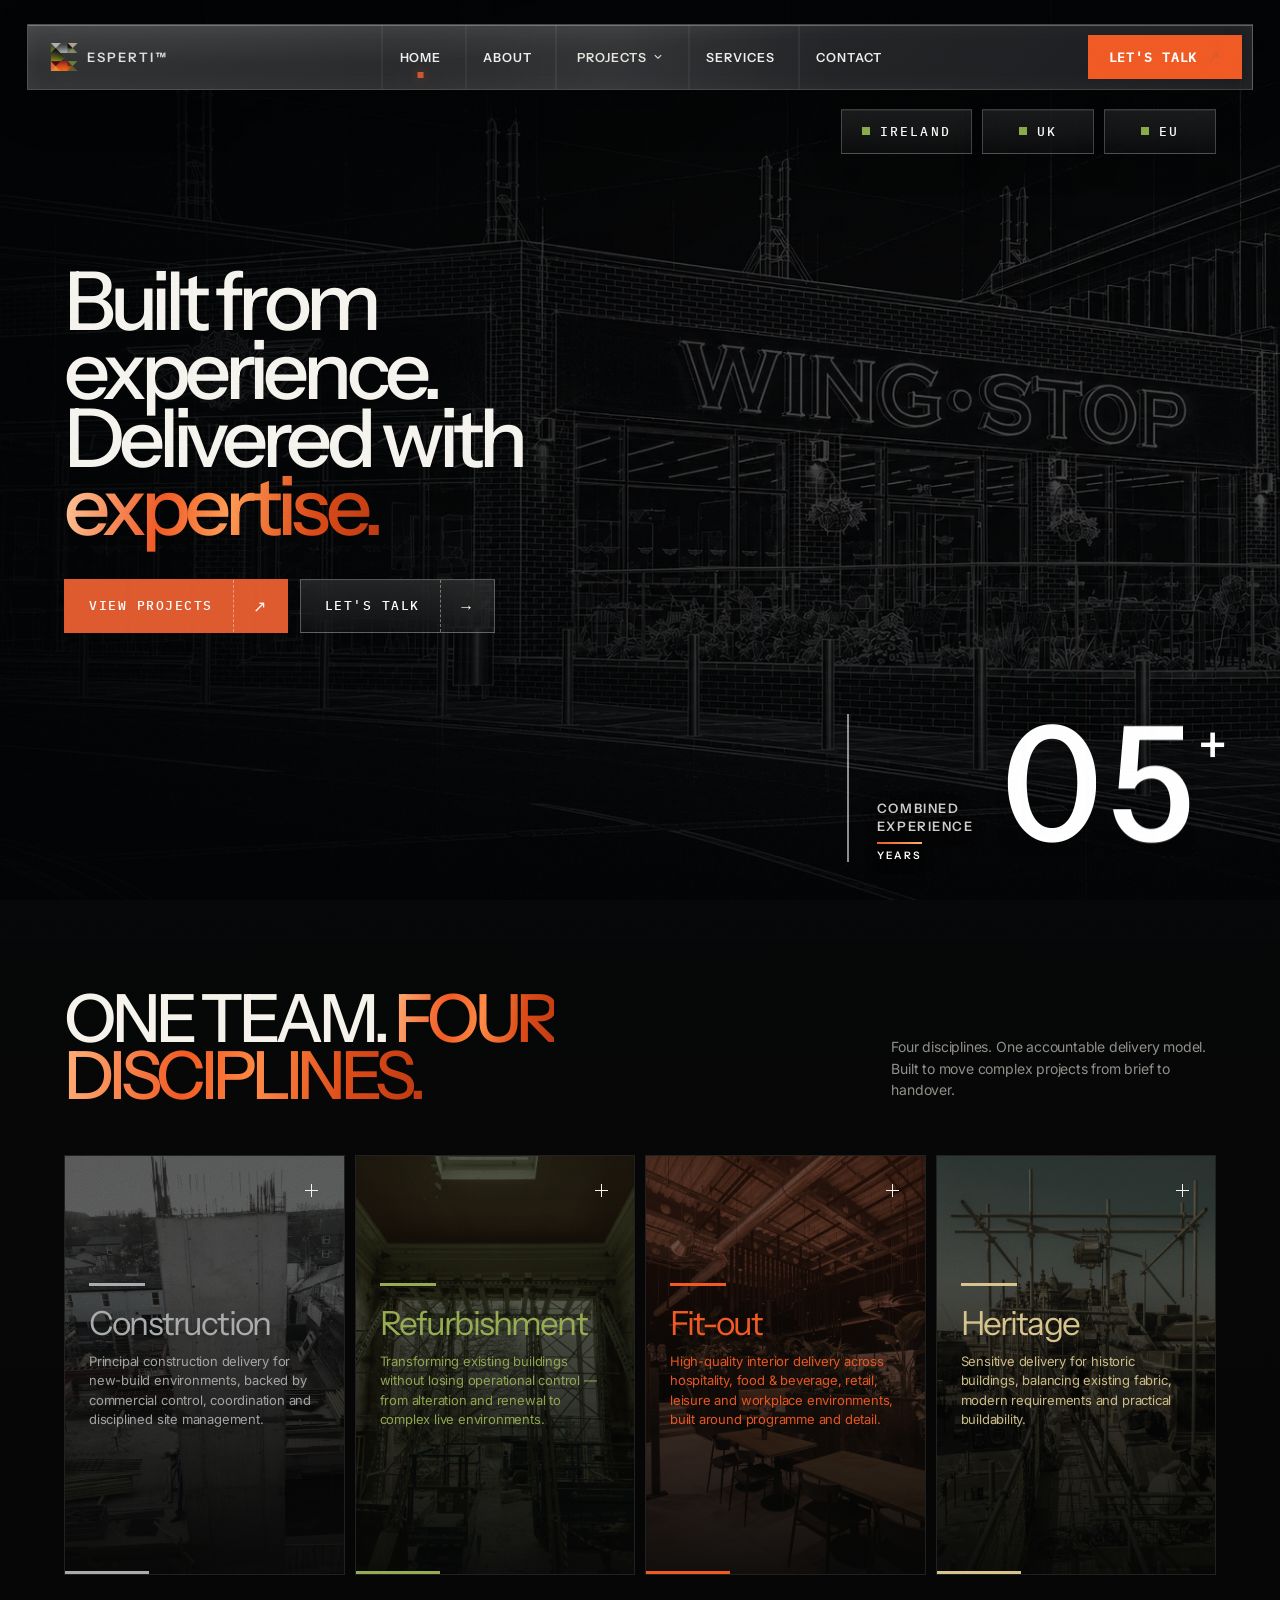
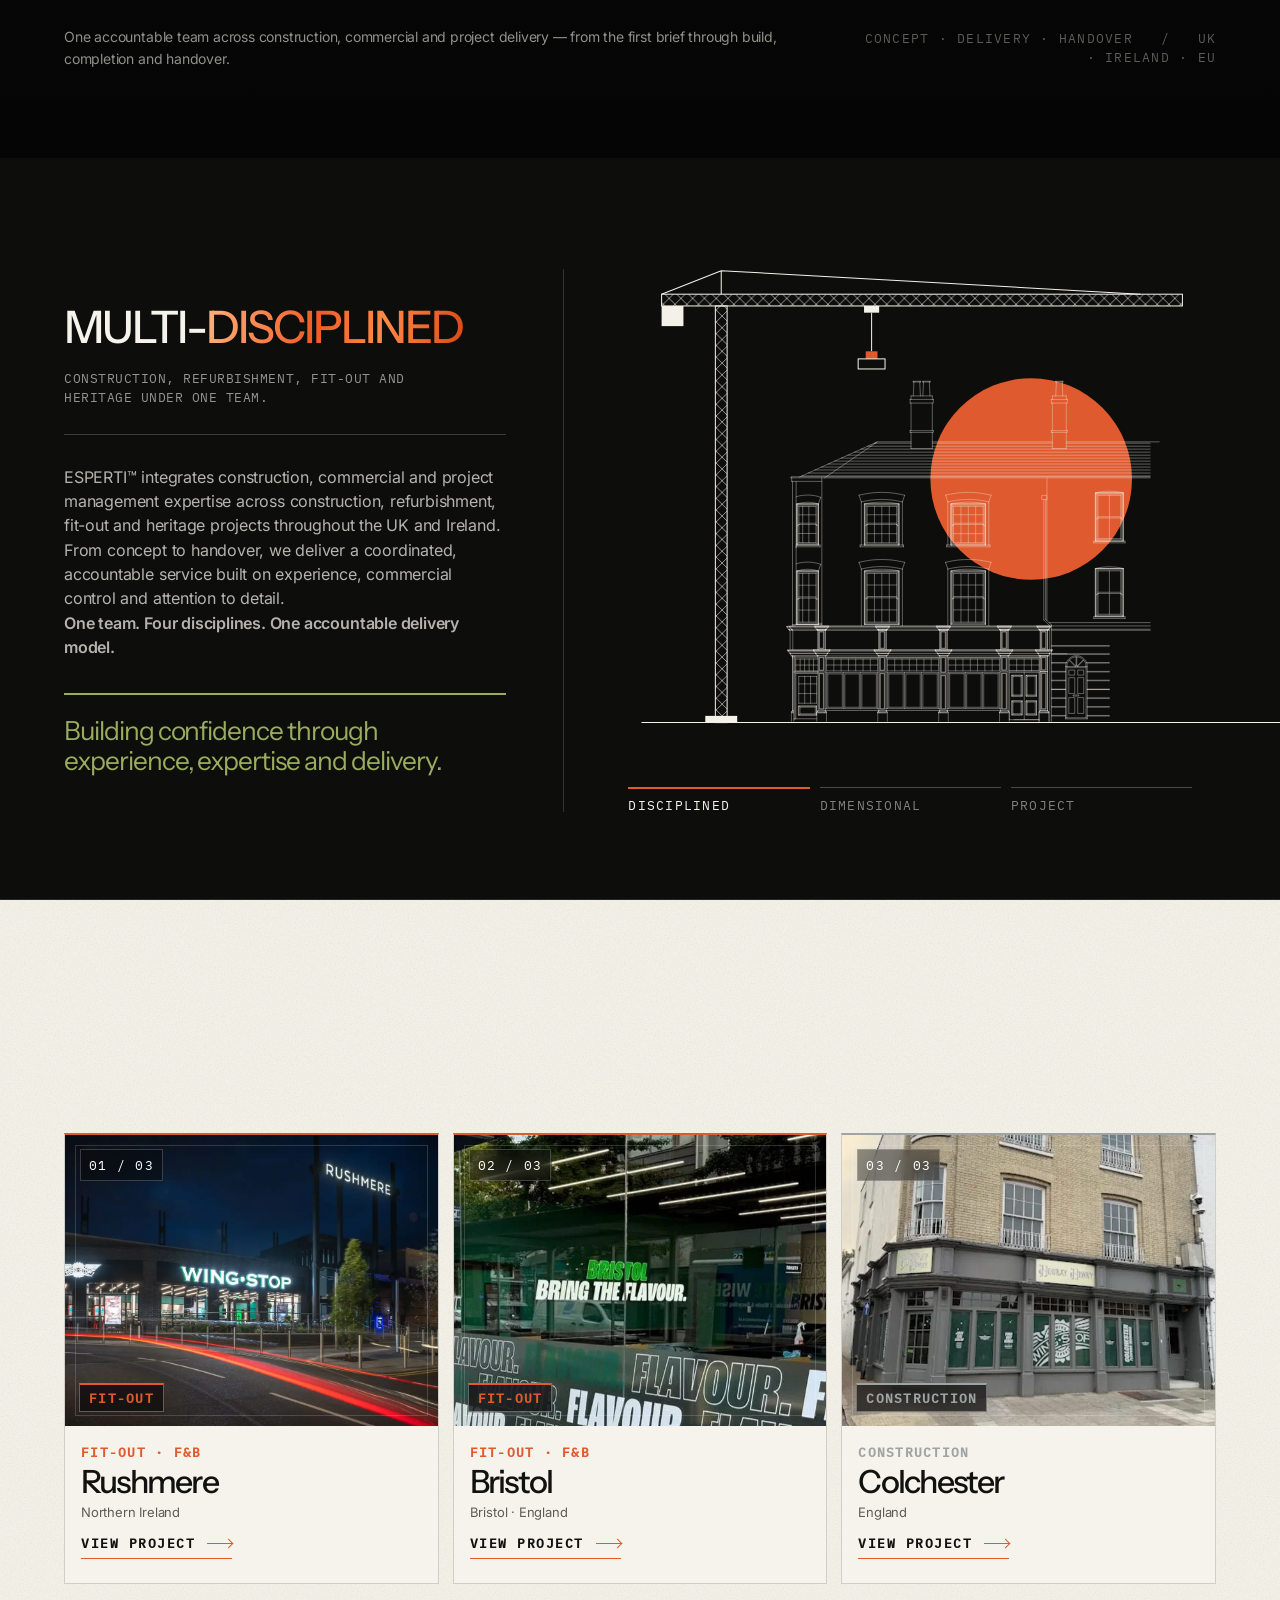
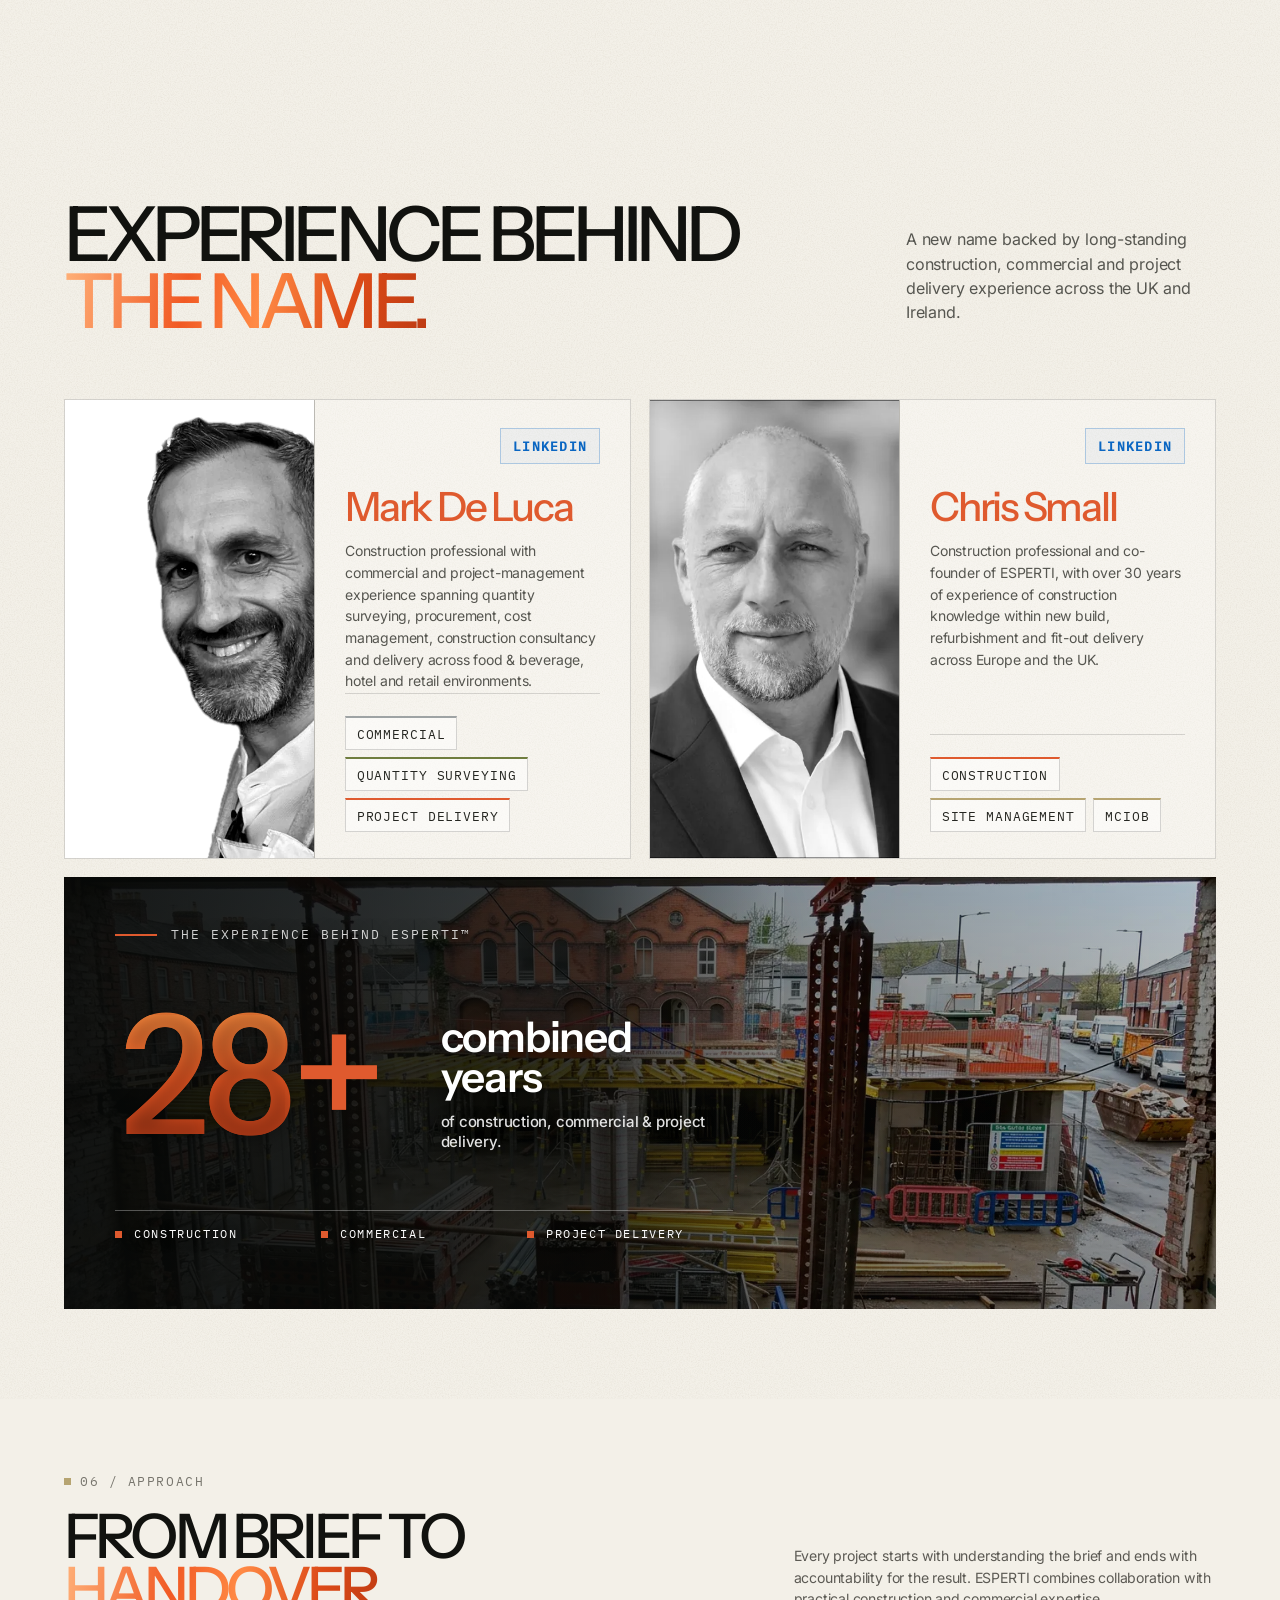
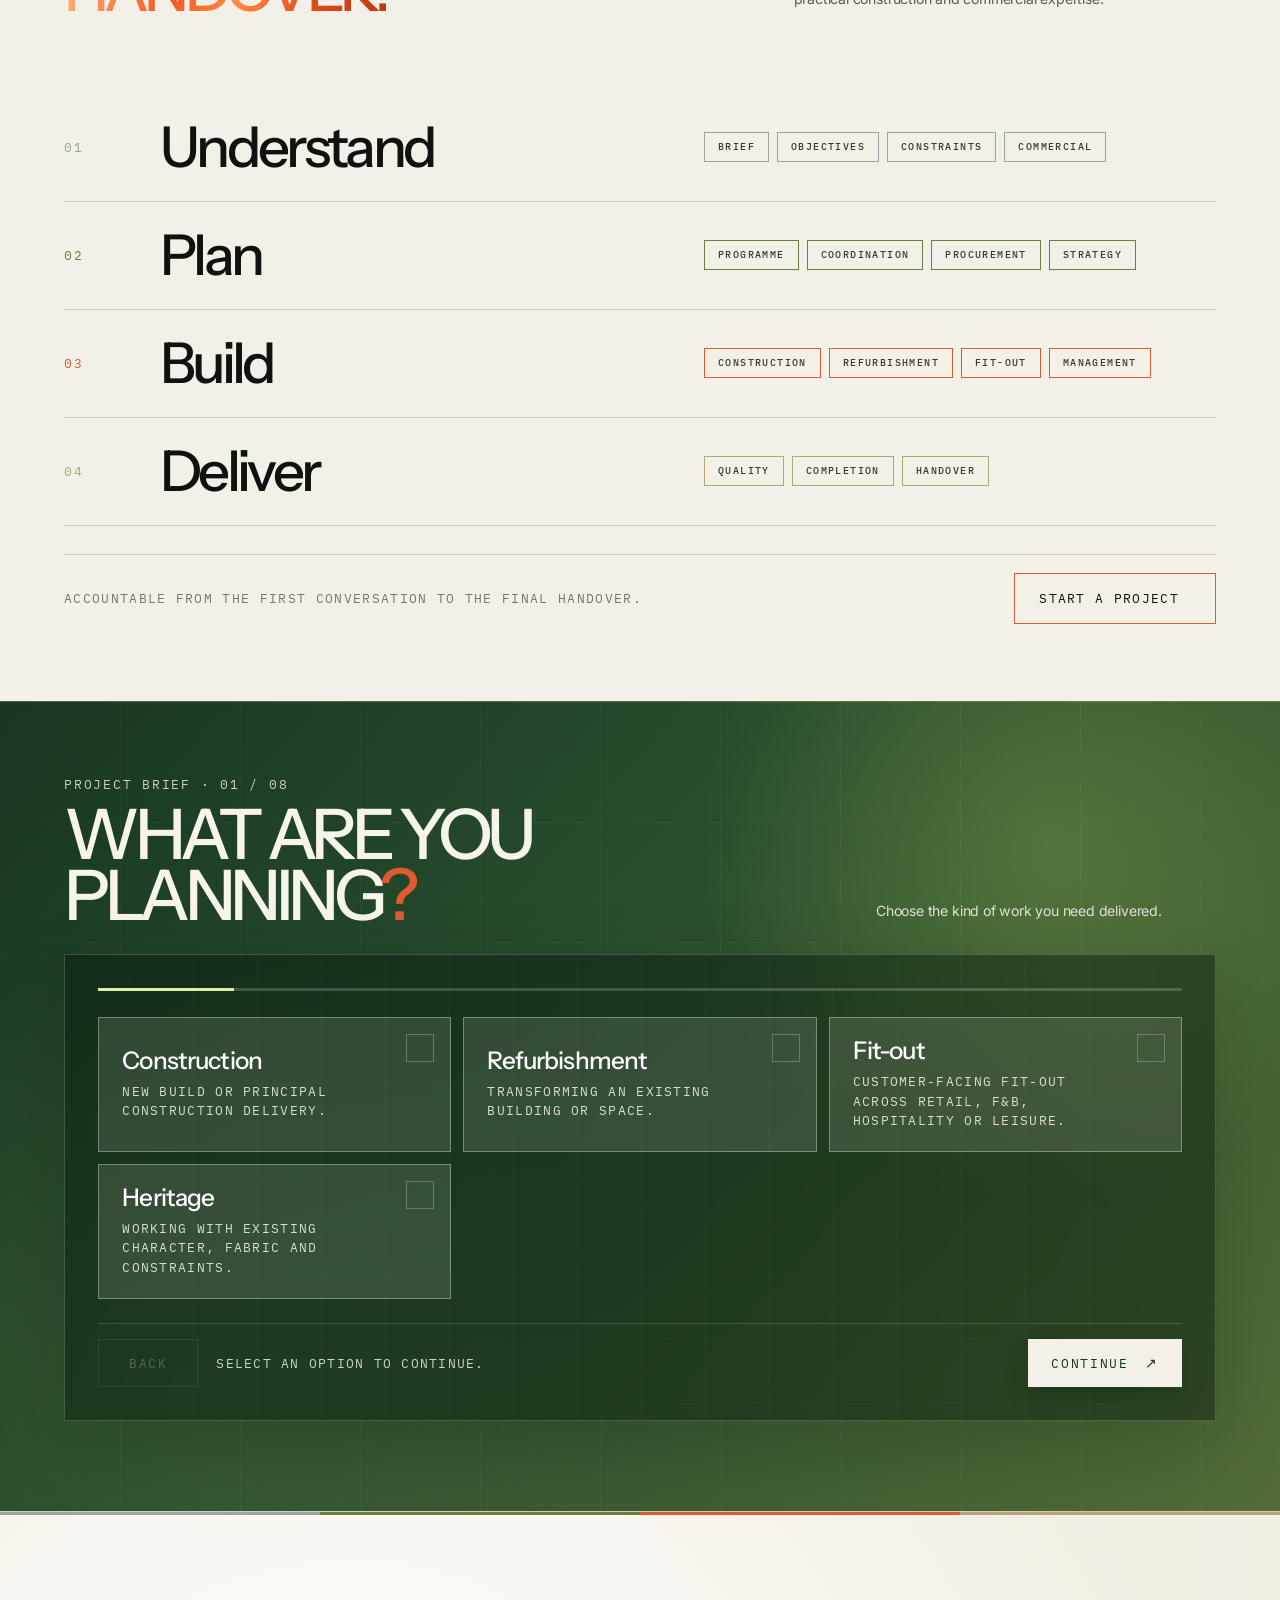
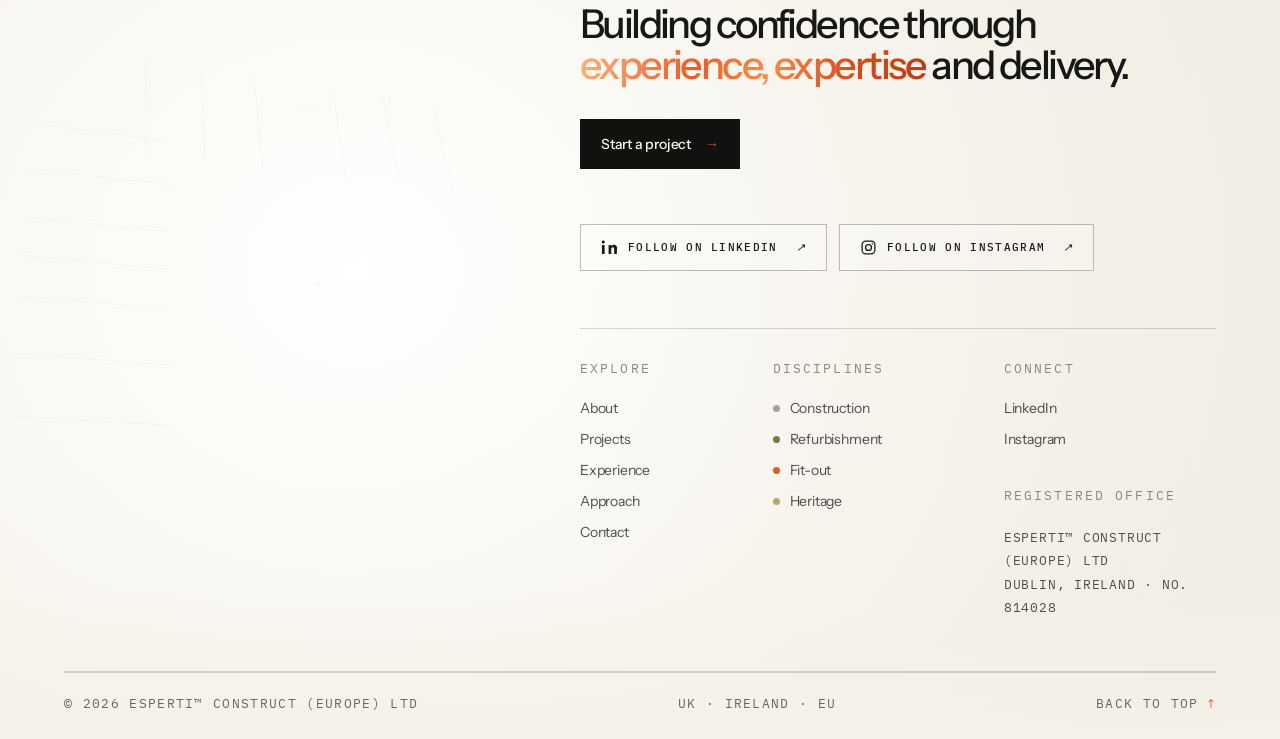
==== commit dff12eb8: "NEW UPDATE" ====
--- a/index.html
+++ b/index.html
@@ -3,17 +3,6 @@
 <head>
 <meta charset="utf-8">
 <meta name="viewport" content="width=device-width, initial-scale=1">
-<script>(function(d){try{if(!(matchMedia&&matchMedia("(prefers-reduced-motion: reduce)").matches)){d.classList.add("pre-on","pre-hold");setTimeout(function(){window.__preKill&&window.__preKill()},14000)}}catch(e){}})(document.documentElement)</script>
-<style id="preloader-css">
-#pre{display:none}
-html.pre-on{background:#fdfcfa!important;overflow:hidden!important}html.pre-on body{overflow:hidden!important}
-html.pre-on #pre{display:block;position:fixed;inset:0;z-index:2147483000;background:#fdfcfa;opacity:1;contain:strict}
-#pre canvas{position:absolute;inset:0;width:100%;height:100%;display:block}
-#pre.out{opacity:0;pointer-events:none;transition:opacity .75s cubic-bezier(.4,0,.2,1)}
-#pre.out canvas{transform:scale(1.035);transition:transform .75s cubic-bezier(.4,0,.2,1)}
-html.pre-hold .hx,html.pre-hold .hx *{animation-play-state:paused!important}
-</style>
-
 <title>ESPERTI™ — Construction · Refurbishment · Fit-out · Heritage</title>
 <meta name="description" content="ESPERTI™ brings construction, commercial and project delivery experience to construction, refurbishment, fit-out and heritage projects across the UK and Ireland.">
 <meta property="og:title" content="ESPERTI™ — Construction · Refurbishment · Fit-out · Heritage">
@@ -2115,7 +2104,7 @@
 <style id="mobile-polish-1oct">
 /* MOBILE POLISH · 1 OCT 2026 */
 html,body{max-width:100%;overflow-x:clip!important}
-body{width:100%;overscroll-behavior-x:none;touch-action:pan-y}
+body{width:100%;overscroll-behavior-x:none;touch-action:pan-y pinch-zoom}
 img,video{-webkit-user-drag:none;user-select:none}
 main,#top,.section,.hero,.experience,.social,.contact-redesign,.ft{max-width:100vw}
 
@@ -2992,127 +2981,104 @@
   main > #disciplines .dz-grid{grid-template-columns:repeat(4,minmax(0,1fr))!important}
 }
 </style>
+
+<style id="reference-light-footer-final">
+/* Footer reworked to match the supplied light editorial reference.
+   Keep the animated logo reveal; remove the dark veil that dulled its colours. */
+html body footer.ft#site-footer{
+  background:#f4f1e9!important;
+  color:#191a17!important;
+  border-top:1px solid rgba(25,26,23,.18)!important;
+  isolation:isolate!important;
+}
+html body footer.ft#site-footer .ft-bar{height:3px!important}
+html body footer.ft#site-footer .ft-reveal{
+  background:
+    radial-gradient(72% 100% at 28% 43%,rgba(255,255,255,.98) 0%,rgba(248,246,239,.98) 52%,rgba(239,235,224,.98) 100%)!important;
+  opacity:1!important;
+}
+html body footer.ft#site-footer .ft-reveal canvas{
+  opacity:1!important;
+  mix-blend-mode:multiply!important;
+}
+html body footer.ft#site-footer .ft-veil{
+  background:
+    linear-gradient(90deg,rgba(244,241,233,0) 0%,rgba(244,241,233,.04) 45%,rgba(244,241,233,.48) 100%),
+    linear-gradient(0deg,rgba(244,241,233,.96) 0%,rgba(244,241,233,.04) 19%,rgba(244,241,233,0) 42%)!important;
+  opacity:1!important;
+}
+html body footer.ft#site-footer .ft-brand,
+html body footer.ft#site-footer .ft-lead,
+html body footer.ft#site-footer .ft-h,
+html body footer.ft#site-footer .ft-col a,
+html body footer.ft#site-footer .ft-geo,
+html body footer.ft#site-footer .ft-follow,
+html body footer.ft#site-footer .ft-fbtn{
+  color:#191a17!important;
+}
+html body footer.ft#site-footer .ft-brand{font-weight:600!important}
+html body footer.ft#site-footer .ft-lead{
+  color:#171815!important;
+  font-size:clamp(30px,3.1vw,54px)!important;
+  line-height:1.02!important;
+  letter-spacing:-.065em!important;
+  max-width:760px!important;
+}
+html body footer.ft#site-footer .ft-lead em{color:#e44e1b!important}
+html body footer.ft#site-footer .ft-h{
+  color:#89877e!important;
+  letter-spacing:.17em!important;
+}
+html body footer.ft#site-footer .ft-col a{
+  color:rgba(25,26,23,.76)!important;
+}
+html body footer.ft#site-footer .ft-col a:hover{color:#e44e1b!important}
+html body footer.ft#site-footer .ft-btn{
+  background:#11120f!important;
+  color:#f8f5ed!important;
+  border:1px solid #11120f!important;
+  border-radius:0!important;
+}
+html body footer.ft#site-footer .ft-btn b{color:#e44e1b!important}
+html body footer.ft#site-footer .ft-fbtn{
+  border-color:rgba(25,26,23,.28)!important;
+  background:rgba(255,255,255,.18)!important;
+}
+html body footer.ft#site-footer .ft-fbtn:hover{
+  background:#e44e1b!important;
+  border-color:#e44e1b!important;
+  color:#fff!important;
+}
+html body footer.ft#site-footer .ft-bottom{
+  background:#10110f!important;
+  color:rgba(255,255,255,.72)!important;
+  border-top:1px solid rgba(16,17,15,.2)!important;
+}
+html body footer.ft#site-footer .ft-bottom a,
+html body footer.ft#site-footer .ft-bottom span{color:rgba(255,255,255,.72)!important}
+html body footer.ft#site-footer .ft-bottom a:hover{color:#ff7542!important}
+html body footer.ft#site-footer .ft-tagline{color:rgba(25,26,23,.58)!important}
+@media(max-width:800px){
+  html body footer.ft#site-footer .ft-lead{font-size:clamp(30px,8vw,44px)!important}
+  html body footer.ft#site-footer .ft-veil{
+    background:linear-gradient(0deg,rgba(244,241,233,.9),rgba(244,241,233,.06) 58%,rgba(244,241,233,.02))!important;
+  }
+}
+</style>
+
 </head>
 <body>
-<div id="pre" aria-hidden="true"><canvas id="preC"></canvas></div>
-<script>(function(){try{
-const DATA={"faces":[{"n":"olive","d":"M0 0L160 160L0 320Z","s":[[0.0,"#263607"],[0.42,"#4E6416"],[0.76,"#687E20"],[1.0,"#788F2B"]]},{"n":"silver","d":"M0 0L320 0L160 160Z","s":[[0.0,"#9FA5AC"],[0.38,"#C2C6CB"],[0.7,"#B1B5BB"],[1.0,"#8F949B"]]},{"n":"charcoal","d":"M160 160L320 0L560 0L560 320L320 320Z","s":[[0.0,"#3B3E41"],[0.42,"#5D6268"],[0.72,"#777C82"],[1.0,"#55595E"]]},{"n":"black1","d":"M0 320L160 160L320 320Z","s":[[0.0,"#0B0C0D"],[0.5,"#17191A"],[1.0,"#25272A"]]},{"n":"black2","d":"M560 0L720 160L560 160Z","s":[[0.0,"#0A0B0C"],[0.5,"#151719"],[1.0,"#232528"]]},{"n":"sand","d":"M560 0L880 0L720 160Z","s":[[0.0,"#BDA67D"],[0.42,"#D4BE97"],[0.72,"#CBB58E"],[1.0,"#A99169"]]},{"n":"olive2","d":"M560 320L560 160L720 160Z","s":[[0.0,"#414B20"],[0.5,"#59642D"],[1.0,"#69763A"]]},{"n":"lime","d":"M560 320L720 160L880 320Z","s":[[0.0,"#697744"],[0.45,"#879552"],[0.72,"#9BA566"],[1.0,"#778345"]]},{"n":"middle","d":"M0 320L320 320L440 440L320 560L0 560Z","s":[[0.0,"#3B470A"],[0.45,"#59620C"],[0.78,"#777A12"],[1.0,"#8E8D18"]]},{"n":"rust","d":"M0 560L320 560L160 720Z","s":[[0.0,"#4A0509"],[0.5,"#650B0E"],[1.0,"#7A1714"]]},{"n":"orangeL","d":"M0 560L160 720L0 880Z","s":[[0.0,"#C94B2E"],[0.45,"#E25A35"],[0.78,"#EE693D"],[1.0,"#D94C2D"]]},{"n":"orangeB","d":"M0 880L160 720L320 880Z","s":[[0.0,"#E56609"],[0.5,"#F47A0A"],[1.0,"#FF8A16"]]},{"n":"orangeC","d":"M320 560L560 560L560 880L320 880L160 720Z","s":[[0.0,"#9E170B"],[0.38,"#C82D0A"],[0.68,"#E94B0A"],[1.0,"#F56A12"]]},{"n":"brown","d":"M560 560L560 720L720 720Z","s":[[0.0,"#4D120C"],[0.5,"#682012"],[1.0,"#803117"]]},{"n":"lime2","d":"M560 560L880 560L720 720Z","s":[[0.0,"#596D1C"],[0.48,"#71872B"],[0.78,"#849B38"],[1.0,"#697E29"]]},{"n":"orangeS","d":"M560 880L560 720L720 720Z","s":[[0.0,"#9E3909"],[0.5,"#C44C08"],[1.0,"#D9610B"]]},{"n":"deep","d":"M560 880L720 720L880 880Z","s":[[0.0,"#624725"],[0.48,"#78542C"],[0.78,"#8A6031"],[1.0,"#6B4D29"]]}],"wm":"M19.14,1101.61C18.79,1101.25 18.75,1096.35 18.75,1050.84C18.75,1016.60 18.83,1000.31 19.01,999.98C19.26,999.52 19.67,999.50 31.87,999.50C42.99,999.50 44.51,999.55 44.86,999.89C45.21,1000.25 45.25,1003.72 45.25,1034.38C45.25,1065.03 45.29,1068.50 45.64,1068.86C46.16,1069.37 77.94,1069.46 78.45,1068.95C78.68,1068.72 78.75,1061.70 78.75,1038.88C78.75,1012.34 78.79,1009.05 79.14,1008.56L79.53,1008.00L91.76,1008.00L103.99,1008.00L104.37,1008.59C104.72,1009.11 104.75,1012.48 104.72,1038.83C104.68,1062.58 104.74,1068.56 104.99,1068.87C105.42,1069.38 139.94,1069.46 140.45,1068.95C140.68,1068.72 140.75,1060.71 140.75,1034.43C140.75,1011.33 140.83,1000.06 141.01,999.73C141.26,999.27 141.67,999.25 154.12,999.25C165.47,999.25 167.01,999.30 167.36,999.64C167.71,1000.00 167.75,1004.89 167.69,1050.70L167.62,1101.36L167.00,1101.68C165.94,1102.21 19.68,1102.14 19.14,1101.61ZM120.81,936.86L120.25,936.47L120.25,921.27C120.25,910.87 120.34,905.83 120.52,905.29C120.83,904.41 120.80,904.42 124.17,904.02C132.13,903.07 138.32,898.35 141.27,890.98C142.96,886.73 143.86,881.06 143.67,875.75C143.28,864.78 139.94,858.00 133.42,854.90C130.74,853.63 129.67,853.40 126.50,853.40C121.99,853.40 118.98,854.58 115.82,857.58C111.42,861.77 109.39,866.42 103.25,886.39C98.19,902.86 95.47,909.71 91.47,916.13C84.95,926.57 76.66,932.41 65.50,934.41C61.71,935.09 53.49,935.02 49.76,934.28C40.92,932.52 33.77,928.56 28.17,922.30C25.10,918.88 21.07,912.65 19.87,909.50C19.68,909.02 19.29,908.01 19.00,907.25C13.93,894.19 12.67,876.68 15.76,862.50C18.83,848.43 25.13,837.50 34.08,830.74C38.86,827.12 45.60,824.40 51.30,823.77C55.08,823.35 60.37,823.41 60.75,823.88C61.27,824.50 61.26,854.35 60.74,854.87C60.52,855.09 59.38,855.41 58.17,855.61C52.54,856.52 48.26,858.91 45.61,862.63C39.73,870.87 38.88,885.03 43.75,893.61C48.82,902.54 59.57,904.23 65.68,897.05C68.99,893.17 70.10,890.53 74.78,875.38C78.68,862.72 80.83,856.28 82.73,851.50C90.44,832.17 101.10,822.80 117.86,820.64C138.28,818.00 154.67,826.74 163.82,845.12C170.87,859.27 172.56,882.00 167.89,899.88C162.70,919.79 151.27,932.21 134.38,936.29C130.41,937.25 121.88,937.61 120.81,936.86ZM19.50,747.01C19.17,746.80 19.13,742.87 19.14,714.07C19.16,681.59 19.16,681.35 19.72,677.00C20.59,670.33 21.66,666.35 24.18,660.50C29.59,647.94 39.42,639.28 52.25,635.78C58.68,634.03 68.23,633.58 74.88,634.72C89.05,637.14 99.55,644.25 106.77,656.30C110.33,662.22 112.66,669.27 114.04,678.27C114.56,681.65 114.60,682.86 114.69,697.98C114.74,707.78 114.88,714.27 115.02,714.54C115.26,714.98 116.37,715.00 141.09,715.00C162.99,715.00 166.98,715.05 167.39,715.35C167.86,715.70 167.88,716.18 167.91,730.92C167.95,743.72 167.90,746.21 167.60,746.69L167.24,747.25L93.56,747.25C47.53,747.24 19.73,747.15 19.50,747.01ZM89.20,714.70C89.43,714.47 89.50,711.33 89.50,702.08C89.50,690.79 89.46,689.48 88.98,686.48C87.35,676.26 82.47,670.32 73.65,667.79C70.42,666.87 63.76,666.83 60.50,667.71C54.39,669.37 49.36,673.84 47.07,679.62C45.16,684.47 45.15,684.53 45.06,700.15C44.98,712.87 45.01,714.22 45.38,714.59C45.91,715.12 88.67,715.23 89.20,714.70ZM19.39,573.36C19.04,573.00 19.00,568.22 19.00,523.72C19.00,490.25 19.08,474.31 19.26,473.98C19.51,473.52 19.92,473.50 32.12,473.50L44.72,473.50L45.11,474.06C45.46,474.55 45.50,478.23 45.50,508.42C45.50,541.59 45.51,542.24 45.98,542.49C46.84,542.95 78.11,542.84 78.50,542.38C78.74,542.08 78.82,535.58 78.84,512.26C78.87,488.24 78.94,482.46 79.20,482.20C79.71,481.69 103.43,481.58 104.12,482.08C104.60,482.44 104.61,482.94 104.62,512.18C104.62,537.01 104.68,541.99 104.97,542.34C105.28,542.71 106.81,542.75 122.55,542.75C133.95,542.75 139.95,542.66 140.27,542.49C140.74,542.24 140.75,541.59 140.75,508.29C140.75,479.37 140.80,474.27 141.10,473.86C141.45,473.39 141.93,473.37 154.08,473.29C166.59,473.21 166.71,473.21 167.23,473.73L167.75,474.25L167.75,523.45C167.75,565.55 167.70,572.72 167.40,573.14C167.05,573.62 165.97,573.63 93.41,573.69C26.66,573.75 19.75,573.72 19.39,573.36ZM19.88,398.60C19.27,397.99 19.45,327.65 20.07,323.25C21.31,314.48 23.89,307.22 27.93,301.14C29.98,298.06 34.58,293.35 37.30,291.54C52.01,281.73 72.86,281.73 87.51,291.53C92.29,294.73 97.27,300.61 100.35,306.69C100.97,307.91 101.43,307.71 102.25,305.87C105.17,299.37 111.39,294.06 119.49,291.14C121.43,290.45 122.43,290.15 128.50,288.46C133.04,287.19 134.91,286.66 137.12,286.01C138.09,285.73 139.44,285.34 140.12,285.15C140.81,284.96 142.78,284.40 144.50,283.90C146.22,283.41 148.41,282.78 149.38,282.50C150.34,282.23 154.11,281.10 157.75,279.99C161.39,278.88 164.95,277.80 165.66,277.59C168.10,276.85 167.87,275.36 167.94,292.15C168.01,308.81 168.18,307.41 166.00,307.97C164.53,308.35 161.63,309.22 153.12,311.86C149.28,313.05 145.17,314.31 144.00,314.65C138.38,316.32 128.63,319.49 126.25,320.43C118.22,323.60 113.69,329.27 112.49,337.62C112.00,341.01 111.87,365.00 112.34,365.62C112.71,366.12 113.04,366.13 140.03,366.19C159.33,366.24 167.44,366.34 167.67,366.54C168.13,366.92 168.16,398.24 167.70,398.70C167.47,398.93 150.72,399.00 93.84,399.00C26.57,399.00 20.25,398.97 19.88,398.60ZM86.88,365.75C87.34,365.37 87.42,342.64 86.99,338.11C86.26,330.60 82.91,323.78 78.27,320.39C74.11,317.35 68.53,316.17 62.12,316.97C55.02,317.87 49.39,322.56 46.98,329.59C45.38,334.26 45.24,336.19 45.31,351.66L45.38,365.61L46.00,365.95C46.87,366.42 86.30,366.22 86.88,365.75ZM20.81,229.86L20.25,229.47L20.25,175.91C20.25,134.59 20.32,122.28 20.55,122.05C20.98,121.62 47.27,121.62 47.70,122.05C47.93,122.28 48.00,126.78 48.00,140.78C48.00,157.21 48.04,159.26 48.39,159.61C48.75,159.96 54.53,160.00 108.27,160.00L167.76,160.00L168.01,160.66C168.17,161.07 168.24,166.81 168.19,176.43C168.13,191.21 168.11,191.55 167.62,191.91C167.19,192.24 159.96,192.27 107.91,192.21C49.87,192.14 48.69,192.15 48.35,192.62C48.06,193.02 48.00,196.11 48.00,211.28C48.00,227.48 47.96,229.51 47.61,229.86C47.01,230.45 21.65,230.45 20.81,229.86ZM94.12,64.07L21.38,64.01L20.94,63.48C20.53,62.98 20.50,61.95 20.50,49.77C20.50,39.62 20.57,36.50 20.81,36.18C21.29,35.55 166.94,35.24 167.89,35.86L168.50,36.26L168.50,49.85C168.50,64.18 168.53,63.82 167.38,64.03C167.10,64.08 134.14,64.10 94.12,64.07Z","tg":"M280.12,1188.35C276.43,1187.53 273.67,1186.12 271.22,1183.81C266.11,1178.99 263.98,1171.67 265.52,1164.17C267.55,1154.33 274.13,1148.99 284.23,1149.00C293.16,1149.01 299.35,1153.41 302.41,1161.93C303.41,1164.69 303.48,1171.75 302.54,1174.75C300.83,1180.19 297.48,1184.54 293.40,1186.60C290.05,1188.30 283.66,1189.14 280.12,1188.35ZM331.50,1188.38C326.08,1187.16 323.07,1184.92 321.00,1180.58C319.55,1177.52 319.50,1176.95 319.50,1162.88C319.50,1151.54 319.55,1149.99 319.89,1149.64C320.53,1149.01 324.64,1149.08 324.99,1149.73C325.16,1150.05 325.25,1154.34 325.25,1161.96C325.25,1174.66 325.38,1176.29 326.64,1178.78C328.30,1182.06 331.27,1183.75 335.38,1183.75C340.71,1183.75 344.52,1180.64 345.50,1175.51C345.65,1174.73 345.75,1169.17 345.75,1162.11C345.75,1151.47 345.80,1149.99 346.14,1149.64C346.66,1149.12 350.55,1149.08 350.97,1149.58C351.30,1149.99 351.36,1175.87 351.03,1177.28C350.05,1181.43 347.03,1185.46 343.78,1186.95C340.46,1188.47 334.82,1189.13 331.50,1188.38ZM526.00,1188.60C520.09,1187.49 516.90,1186.01 514.37,1183.19C512.39,1180.99 512.35,1180.79 513.34,1178.82C514.65,1176.22 515.12,1175.89 517.62,1175.79C520.08,1175.68 520.57,1175.89 521.20,1177.32C521.74,1178.53 523.39,1180.12 524.72,1180.69C525.36,1180.97 526.46,1181.09 528.50,1181.11C531.20,1181.12 531.45,1181.08 532.54,1180.44C535.72,1178.57 535.56,1175.06 532.21,1173.44C530.50,1172.61 529.41,1172.20 526.62,1171.37C521.24,1169.76 519.51,1168.96 517.59,1167.19C512.33,1162.35 513.51,1153.79 519.88,1150.56C524.45,1148.25 533.31,1148.25 537.87,1150.56C540.44,1151.87 542.50,1153.87 542.50,1155.07C542.50,1155.81 541.18,1158.79 540.66,1159.22C540.45,1159.40 539.44,1159.60 538.41,1159.68C536.34,1159.83 536.43,1159.88 534.56,1157.55C532.24,1154.64 526.47,1154.14 524.27,1156.65C523.40,1157.63 523.12,1158.47 523.36,1159.40C523.87,1161.43 525.48,1162.42 531.62,1164.49C532.86,1164.90 534.53,1165.47 535.32,1165.74C539.22,1167.07 541.97,1169.28 543.31,1172.19C544.02,1173.72 544.09,1174.09 544.08,1176.25C544.02,1183.72 538.53,1188.39 529.50,1188.64C527.92,1188.68 526.34,1188.66 526.00,1188.60ZM600.42,1188.25C591.16,1185.91 585.25,1178.19 585.25,1168.45C585.25,1160.72 589.67,1153.55 596.19,1150.72C599.64,1149.21 601.14,1148.93 605.62,1148.90C609.60,1148.88 610.03,1148.92 612.22,1149.58C620.16,1151.95 625.20,1157.79 626.05,1165.58C627.03,1174.54 623.05,1182.70 615.95,1186.32C611.68,1188.50 604.79,1189.35 600.42,1188.25ZM733.25,1188.51C723.13,1187.04 716.99,1179.55 717.00,1168.68C717.01,1158.89 722.31,1151.46 730.66,1149.53C736.33,1148.21 742.76,1149.13 746.75,1151.83C752.31,1155.60 755.23,1161.50 755.24,1169.00C755.26,1175.46 752.25,1181.57 747.18,1185.39C744.05,1187.75 737.72,1189.16 733.25,1188.51ZM782.50,1188.18C776.71,1186.79 773.57,1183.73 771.95,1177.88C771.41,1175.95 771.39,1175.40 771.32,1163.15C771.22,1147.98 770.96,1149.25 774.25,1149.25C776.20,1149.25 776.51,1149.31 776.74,1149.73C776.91,1150.05 777.00,1154.45 777.00,1162.31C777.00,1177.52 777.17,1178.41 780.64,1181.46C784.56,1184.91 792.05,1184.31 795.22,1180.29C797.43,1177.48 797.50,1176.90 797.50,1162.54C797.50,1148.09 797.25,1149.25 800.38,1149.25C803.52,1149.25 803.27,1147.98 803.18,1163.53C803.11,1176.47 803.10,1176.65 802.53,1178.38C801.24,1182.25 798.57,1185.49 795.44,1186.96C791.86,1188.65 786.55,1189.15 782.50,1188.18ZM1196.25,1188.60C1191.02,1187.63 1188.18,1186.36 1185.67,1183.88C1183.23,1181.46 1183.07,1181.07 1183.77,1179.16C1184.73,1176.52 1185.58,1176.00 1188.93,1176.00C1190.58,1176.00 1190.76,1176.05 1191.18,1176.64C1192.73,1178.86 1193.29,1179.45 1194.63,1180.24C1196.10,1181.12 1196.15,1181.12 1199.00,1181.12C1201.61,1181.12 1201.98,1181.07 1202.96,1180.50C1204.43,1179.66 1205.36,1178.08 1205.18,1176.73C1204.87,1174.42 1203.73,1173.68 1197.07,1171.45C1191.12,1169.46 1189.42,1168.64 1187.57,1166.83C1185.46,1164.78 1184.87,1163.24 1184.88,1159.88C1184.90,1156.30 1185.46,1154.75 1187.49,1152.72C1190.33,1149.88 1193.39,1148.88 1199.25,1148.89C1205.26,1148.90 1208.56,1149.96 1211.73,1152.89C1213.49,1154.53 1213.54,1154.77 1212.62,1157.38C1212.28,1158.34 1212.00,1159.14 1212.00,1159.16C1211.99,1159.45 1210.20,1159.64 1208.63,1159.52L1206.64,1159.38L1205.66,1158.06C1204.28,1156.22 1202.57,1155.40 1199.79,1155.29C1196.08,1155.13 1193.83,1156.61 1194.06,1159.05C1194.28,1161.36 1195.92,1162.44 1202.62,1164.70C1207.19,1166.24 1208.85,1166.99 1210.53,1168.25C1216.79,1172.96 1215.46,1183.12 1208.10,1186.74C1205.20,1188.17 1199.09,1189.13 1196.25,1188.60ZM489.00,1188.03L488.38,1187.85L488.31,1168.89C488.26,1155.09 488.32,1149.84 488.53,1149.59C488.75,1149.33 489.76,1149.25 492.90,1149.25C496.68,1149.25 497.00,1149.29 497.24,1149.73C497.41,1150.05 497.50,1156.44 497.50,1168.72C497.50,1185.20 497.46,1187.26 497.11,1187.61C496.79,1187.92 496.10,1188.00 493.67,1188.00C492.00,1188.01 490.40,1188.05 490.12,1188.11C489.85,1188.17 489.34,1188.13 489.00,1188.03ZM236.30,1187.70C236.08,1187.48 236.00,1185.39 236.00,1179.87L236.00,1172.33L232.71,1167.10C228.89,1161.04 222.66,1150.79 222.44,1150.21C222.16,1149.48 222.79,1149.25 225.00,1149.25C227.73,1149.25 227.34,1148.82 232.44,1157.25C234.64,1160.89 236.89,1164.61 237.44,1165.50C238.08,1166.54 238.59,1167.12 238.89,1167.12C239.36,1167.12 240.25,1165.68 246.12,1155.45C249.91,1148.85 249.54,1149.22 252.34,1149.30C254.24,1149.36 254.63,1149.44 254.70,1149.80C254.78,1150.20 253.43,1152.56 248.25,1161.12C246.92,1163.33 245.13,1166.31 244.27,1167.75C243.41,1169.19 242.44,1170.76 242.11,1171.22L241.50,1172.07L241.50,1179.55C241.50,1184.23 241.40,1187.21 241.24,1187.52C241.02,1187.94 240.70,1188.00 238.79,1188.00C237.42,1188.00 236.49,1187.89 236.30,1187.70ZM370.55,1187.70C370.03,1187.18 370.13,1150.16 370.64,1149.64C370.98,1149.30 372.14,1149.25 379.49,1149.25C390.45,1149.25 392.67,1149.66 395.57,1152.24C401.89,1157.86 400.32,1168.22 392.59,1171.88C390.66,1172.80 390.22,1173.50 391.13,1174.25C391.34,1174.43 392.08,1175.52 392.79,1176.69C393.50,1177.86 394.70,1179.73 395.46,1180.85C399.38,1186.61 399.79,1187.28 399.66,1187.63C399.54,1187.93 398.96,1188.00 396.65,1188.00L393.78,1188.00L393.16,1187.19C392.82,1186.74 391.42,1184.58 390.06,1182.38C386.17,1176.08 384.82,1174.08 384.21,1173.65C383.48,1173.14 376.79,1173.06 376.30,1173.55C376.08,1173.77 376.00,1175.67 376.00,1180.53C376.00,1186.27 375.94,1187.27 375.61,1187.61C375.11,1188.10 371.02,1188.17 370.55,1187.70ZM449.30,1187.69C449.03,1187.36 447.46,1183.41 446.86,1181.55C446.67,1180.96 446.43,1180.35 446.33,1180.18C446.12,1179.86 445.84,1179.06 444.53,1175.25C443.73,1172.92 443.11,1171.27 441.02,1165.95C440.45,1164.48 439.87,1162.96 439.75,1162.58C439.63,1162.19 439.23,1161.09 438.87,1160.12C438.51,1159.16 437.84,1157.25 437.38,1155.88C436.92,1154.50 436.27,1152.64 435.93,1151.73C434.98,1149.23 434.95,1149.25 439.98,1149.25C444.85,1149.25 444.46,1149.05 445.50,1152.04C445.90,1153.19 446.75,1155.59 447.39,1157.38C448.03,1159.16 448.70,1161.13 448.88,1161.75C449.06,1162.37 449.51,1163.66 449.87,1164.62C450.54,1166.40 452.19,1171.19 453.42,1174.93C454.38,1177.83 454.85,1177.87 455.63,1175.12C456.09,1173.51 457.29,1169.96 460.49,1160.75C461.61,1157.52 462.90,1153.77 463.35,1152.43C463.80,1151.08 464.33,1149.82 464.52,1149.62C464.96,1149.19 471.45,1148.84 472.62,1149.19C473.83,1149.55 473.81,1149.66 470.67,1158.00C470.18,1159.31 469.43,1161.28 469.00,1162.38C468.20,1164.43 466.48,1169.10 465.87,1170.88C465.02,1173.37 464.44,1174.90 462.88,1178.75C461.96,1181.02 460.87,1183.89 460.46,1185.12C460.05,1186.36 459.60,1187.51 459.45,1187.68C459.08,1188.13 449.67,1188.14 449.30,1187.69ZM560.01,1187.52C559.57,1186.69 559.66,1149.89 560.10,1149.52C560.33,1149.33 561.81,1149.21 564.37,1149.17C567.99,1149.13 568.32,1149.16 568.64,1149.61C569.13,1150.27 569.18,1187.22 568.70,1187.70C568.49,1187.91 567.16,1188.00 564.33,1188.00C560.57,1188.00 560.25,1187.96 560.01,1187.52ZM642.89,1187.61C642.36,1187.08 642.29,1150.37 642.81,1149.69C643.07,1149.36 643.84,1149.27 647.21,1149.17L651.30,1149.05L652.00,1149.71C652.39,1150.08 654.07,1152.34 655.73,1154.75C657.39,1157.16 660.02,1160.90 661.56,1163.07C663.11,1165.24 665.18,1168.22 666.17,1169.69C668.39,1173.03 668.99,1173.79 669.29,1173.69C669.43,1173.65 669.56,1168.89 669.61,1161.78C669.69,1151.32 669.75,1149.90 670.10,1149.54C670.57,1149.07 677.37,1149.08 677.94,1149.55C678.38,1149.92 678.40,1187.25 677.95,1187.70C677.74,1187.91 676.38,1188.00 673.45,1188.00L669.25,1188.00L668.11,1186.53C667.49,1185.73 665.20,1182.44 663.03,1179.22C660.87,1176.01 658.26,1172.19 657.23,1170.75C656.20,1169.31 654.61,1166.98 653.70,1165.59C651.99,1162.98 651.64,1162.58 651.40,1162.96C651.32,1163.09 651.22,1168.63 651.18,1175.29C651.14,1181.94 651.01,1187.52 650.91,1187.69C650.60,1188.20 643.40,1188.12 642.89,1187.61ZM822.29,1187.56C821.93,1186.86 821.97,1150.13 822.34,1149.63C822.76,1149.05 838.92,1149.06 841.77,1149.64C844.61,1150.21 846.46,1151.23 848.30,1153.23C850.37,1155.48 851.08,1157.24 851.21,1160.46C851.41,1165.63 849.01,1169.77 844.54,1171.92C843.54,1172.40 842.66,1172.94 842.60,1173.10C842.45,1173.49 844.82,1177.36 848.48,1182.70C850.05,1185.00 851.34,1187.10 851.35,1187.38C851.39,1188.10 846.12,1188.27 845.31,1187.57C845.03,1187.33 842.99,1184.20 840.77,1180.62C838.32,1176.67 836.47,1173.95 836.06,1173.69C835.10,1173.08 829.00,1173.04 828.39,1173.64C828.06,1173.98 828.00,1174.98 828.00,1180.72C828.00,1185.58 827.92,1187.48 827.70,1187.70C827.18,1188.22 822.57,1188.10 822.29,1187.56ZM890.55,1187.70C890.15,1187.30 890.11,1150.47 890.51,1149.73C890.76,1149.27 891.16,1149.25 903.08,1149.25C912.33,1149.25 915.47,1149.32 915.70,1149.55C916.18,1150.03 916.11,1155.11 915.61,1155.61C915.27,1155.95 914.21,1156.00 907.78,1156.00C902.22,1156.00 900.24,1156.08 899.93,1156.31C899.58,1156.58 899.50,1157.21 899.44,1160.33C899.38,1163.79 899.41,1164.06 899.88,1164.41C900.31,1164.74 901.26,1164.77 906.77,1164.62C914.57,1164.41 914.00,1164.13 914.00,1168.03C914.00,1172.10 914.67,1171.75 906.88,1171.75C901.22,1171.75 900.23,1171.81 899.89,1172.14C899.24,1172.80 899.32,1180.38 899.98,1180.74C900.29,1180.90 903.27,1181.00 907.97,1181.00C914.45,1181.00 915.52,1181.05 915.86,1181.39C916.50,1182.04 916.43,1187.39 915.77,1187.74C915.03,1188.13 890.94,1188.09 890.55,1187.70ZM928.92,1187.83C928.63,1187.54 928.71,1187.38 930.83,1184.22C939.71,1171.00 941.75,1167.91 941.75,1167.65C941.75,1167.50 939.16,1163.50 936.00,1158.77C932.84,1154.03 930.25,1149.97 930.25,1149.73C930.25,1149.12 930.39,1149.11 935.24,1149.25L939.61,1149.38L940.31,1150.38C940.70,1150.92 942.38,1153.43 944.04,1155.95C946.16,1159.16 947.19,1160.50 947.47,1160.45C947.92,1160.36 949.87,1157.60 952.55,1153.25C955.26,1148.86 954.56,1149.25 959.80,1149.25C964.73,1149.25 965.06,1149.36 964.08,1150.71C963.81,1151.07 962.70,1152.67 961.62,1154.25C960.55,1155.83 959.28,1157.68 958.80,1158.35C958.33,1159.02 957.04,1160.94 955.94,1162.60C954.83,1164.26 953.73,1165.85 953.48,1166.12C952.47,1167.26 952.59,1167.65 955.19,1171.62C956.54,1173.69 958.07,1176.05 958.59,1176.88C959.11,1177.70 960.82,1180.23 962.40,1182.50C966.58,1188.52 966.76,1188.00 960.52,1188.00C954.97,1188.00 955.68,1188.36 953.26,1184.32C952.37,1182.84 950.77,1180.28 949.70,1178.64C948.63,1177.00 947.75,1175.57 947.75,1175.45C947.75,1175.13 946.80,1175.22 946.51,1175.56C945.99,1176.21 942.97,1180.86 941.00,1184.06C939.87,1185.88 938.77,1187.52 938.55,1187.69C938.13,1188.02 929.24,1188.16 928.92,1187.83ZM980.01,1187.52C979.84,1187.20 979.75,1180.81 979.75,1168.53C979.75,1152.05 979.79,1149.99 980.14,1149.64C980.79,1148.99 998.79,1149.08 1001.80,1149.74C1009.63,1151.47 1013.36,1157.68 1011.34,1165.62C1010.29,1169.74 1006.99,1172.89 1002.25,1174.31C1000.94,1174.70 999.56,1174.82 995.12,1174.93C992.05,1175.00 989.49,1175.17 989.31,1175.31C989.08,1175.50 989.00,1177.03 989.00,1181.39C989.00,1186.35 988.94,1187.27 988.61,1187.61C987.95,1188.26 980.37,1188.18 980.01,1187.52ZM1027.78,1187.78C1027.26,1187.44 1027.24,1150.15 1027.77,1149.63C1028.33,1149.07 1052.64,1149.03 1053.20,1149.59C1053.65,1150.05 1053.66,1155.13 1053.20,1155.68C1053.00,1155.93 1051.17,1156.00 1045.11,1156.00C1038.33,1156.00 1037.23,1156.05 1036.89,1156.39C1036.29,1156.99 1036.32,1163.78 1036.92,1164.38C1037.29,1164.76 1038.02,1164.79 1043.88,1164.71C1049.16,1164.64 1050.50,1164.69 1050.84,1164.97C1051.32,1165.37 1051.45,1170.42 1050.99,1171.27C1050.75,1171.73 1050.40,1171.75 1044.01,1171.75C1038.23,1171.75 1037.23,1171.81 1036.89,1172.14C1036.24,1172.80 1036.32,1180.38 1036.98,1180.74C1037.29,1180.90 1040.34,1181.00 1045.18,1181.00C1050.85,1181.00 1052.98,1181.08 1053.20,1181.30C1053.61,1181.71 1053.61,1187.29 1053.20,1187.70C1052.84,1188.06 1028.35,1188.13 1027.78,1187.78ZM1070.55,1187.70C1070.32,1187.47 1070.25,1182.88 1070.25,1168.58L1070.25,1149.76L1070.83,1149.38C1071.70,1148.81 1089.46,1148.98 1092.38,1149.59C1098.85,1150.93 1102.23,1154.92 1102.24,1161.26C1102.26,1166.28 1100.08,1170.07 1096.01,1172.12C1094.00,1173.13 1093.72,1173.53 1094.44,1174.33C1094.71,1174.63 1095.48,1175.72 1096.15,1176.75C1096.82,1177.78 1098.69,1180.51 1100.32,1182.82C1101.97,1185.16 1103.25,1187.21 1103.20,1187.45C1103.13,1187.83 1102.65,1187.88 1098.93,1187.94C1096.55,1187.98 1094.54,1187.91 1094.29,1187.77C1094.04,1187.64 1093.17,1186.48 1092.36,1185.20C1088.53,1179.13 1086.01,1175.31 1085.42,1174.69C1084.81,1174.03 1084.68,1174.00 1082.32,1174.00C1080.73,1174.00 1079.74,1174.11 1079.55,1174.30C1079.33,1174.52 1079.25,1176.36 1079.25,1181.00C1079.25,1185.64 1079.17,1187.48 1078.95,1187.70C1078.53,1188.12 1070.97,1188.12 1070.55,1187.70ZM1125.30,1187.70C1125.07,1187.47 1125.00,1183.67 1125.00,1172.12C1125.00,1160.58 1124.93,1156.78 1124.70,1156.55C1124.49,1156.34 1123.11,1156.25 1120.09,1156.25C1116.51,1156.25 1115.72,1156.18 1115.39,1155.86C1114.87,1155.33 1114.82,1149.96 1115.33,1149.54C1115.69,1149.24 1143.29,1149.09 1143.75,1149.38C1144.12,1149.60 1144.07,1155.33 1143.70,1155.70C1143.49,1155.91 1142.11,1156.00 1139.09,1156.00C1135.51,1156.00 1134.72,1156.07 1134.39,1156.39C1134.04,1156.74 1134.00,1158.51 1134.00,1172.09C1134.00,1183.67 1133.93,1187.47 1133.70,1187.70C1133.49,1187.91 1132.20,1188.00 1129.50,1188.00C1126.80,1188.00 1125.51,1187.91 1125.30,1187.70ZM1159.02,1187.77C1158.51,1187.45 1158.53,1150.11 1159.04,1149.61C1159.29,1149.36 1160.42,1149.26 1163.36,1149.23C1166.94,1149.19 1167.37,1149.23 1167.67,1149.64C1168.13,1150.27 1168.16,1187.24 1167.70,1187.70C1167.34,1188.06 1159.58,1188.12 1159.02,1187.77ZM1230.28,1187.67C1229.96,1187.28 1229.86,1149.79 1230.18,1149.47C1230.54,1149.11 1254.93,1149.13 1255.37,1149.49C1255.93,1149.96 1255.92,1155.04 1255.36,1155.61C1255.02,1155.95 1253.94,1156.00 1247.41,1156.00C1241.86,1156.00 1239.77,1156.08 1239.55,1156.30C1239.07,1156.78 1239.14,1163.84 1239.62,1164.25C1239.89,1164.47 1241.85,1164.59 1246.43,1164.68C1251.91,1164.79 1252.92,1164.86 1253.19,1165.20C1253.68,1165.82 1253.61,1170.85 1253.11,1171.36C1252.77,1171.69 1251.79,1171.75 1246.29,1171.75C1242.76,1171.76 1239.71,1171.86 1239.51,1171.99C1238.93,1172.36 1238.80,1179.53 1239.36,1180.38L1239.76,1181.00L1247.62,1181.00C1255.14,1181.00 1255.49,1181.02 1255.74,1181.48C1256.07,1182.10 1256.08,1186.51 1255.76,1187.36L1255.51,1188.00L1243.04,1188.00C1232.95,1188.00 1230.51,1187.94 1230.28,1187.67ZM739.30,1183.48C744.78,1181.64 747.90,1178.14 749.02,1172.59C751.20,1161.74 745.37,1153.00 735.96,1153.00C729.97,1153.00 724.74,1157.22 723.10,1163.38C722.08,1167.21 722.55,1172.90 724.18,1176.44C726.76,1182.03 733.83,1185.33 739.30,1183.48ZM287.78,1183.28C292.84,1181.54 296.13,1177.92 297.25,1172.82C298.15,1168.77 297.70,1164.15 296.04,1160.48C292.44,1152.47 281.81,1150.42 275.22,1156.46C268.08,1163.02 269.45,1177.75 277.62,1182.21C280.54,1183.80 284.93,1184.26 287.78,1183.28ZM609.78,1180.26C616.30,1177.70 619.20,1168.91 615.85,1161.84C614.69,1159.39 612.98,1157.64 610.63,1156.48C608.92,1155.64 608.82,1155.62 605.76,1155.62C602.75,1155.62 602.56,1155.66 600.92,1156.43C596.64,1158.46 594.24,1162.69 594.25,1168.23C594.26,1174.26 597.19,1178.71 602.37,1180.57C604.10,1181.19 607.80,1181.03 609.78,1180.26ZM388.06,1168.17C391.46,1167.04 393.29,1164.43 393.29,1160.72C393.29,1157.80 391.78,1155.42 389.16,1154.23C387.89,1153.65 376.85,1153.50 376.30,1154.05C375.86,1154.49 375.87,1168.02 376.31,1168.47C376.79,1168.95 386.45,1168.71 388.06,1168.17ZM840.29,1168.03C843.44,1166.81 845.01,1164.45 844.99,1160.93C844.99,1157.86 843.66,1155.65 841.10,1154.45C839.56,1153.73 839.41,1153.71 834.40,1153.57C829.87,1153.44 829.20,1153.47 828.64,1153.84L828.00,1154.26L828.00,1161.02C828.00,1165.46 828.09,1167.96 828.28,1168.30C828.69,1169.08 838.12,1168.87 840.29,1168.03ZM999.00,1167.29C1001.49,1166.00 1002.54,1164.29 1002.56,1161.53C1002.57,1159.05 1001.64,1157.47 999.50,1156.35C998.43,1155.78 990.45,1155.49 989.53,1155.98C989.01,1156.26 989.00,1156.42 989.00,1161.83C989.00,1165.95 989.08,1167.48 989.31,1167.72C989.55,1167.96 990.64,1168.02 993.75,1167.96C997.50,1167.88 997.98,1167.82 999.00,1167.29ZM1090.00,1166.96C1094.34,1164.98 1094.96,1159.51 1091.16,1156.79C1090.02,1155.97 1089.78,1155.90 1087.16,1155.69C1083.52,1155.40 1080.20,1155.52 1079.66,1155.97C1079.03,1156.49 1079.04,1166.76 1079.67,1167.38C1080.40,1168.12 1088.16,1167.80 1090.00,1166.96Z"};
-const cv=document.getElementById('preC'),ctx=cv.getContext('2d',{alpha:false});
-const BG='#fdfcfa',INK='46,38,30',SHOW_TAGLINE=true,END=6.2,SPD=1.25,AX=1.17443,AY=1.21591,OFX=221.5,OFY=33,FL=2600;
-const clamp=(x,a=0,b=1)=>Math.min(b,Math.max(a,x)),sm=t=>t*t*(3-2*t),io=t=>t<.5?4*t*t*t:1-Math.pow(-2*t+2,3)/2,e4=t=>1-Math.pow(1-clamp(t),4),ex=t=>t>=1?1:1-Math.pow(2,-10*clamp(t));
-const hx=h=>[1,3,5].map(i=>parseInt(h.substr(i,2),16));
-const F=DATA.faces.map(f=>{const n=f.d.match(/-?[\d.]+/g).map(Number),pts=[];for(let k=0;k<n.length;k+=2)pts.push([n[k],n[k+1]]);
- const xs=pts.map(p=>p[0]),ys=pts.map(p=>p[1]),cx=xs.reduce((a,b)=>a+b)/xs.length,cy=ys.reduce((a,b)=>a+b)/ys.length,
- st=f.s,rv=[...st].reverse(),st3=rv.map(([p,c])=>[(1-p)/3,c]).concat(st.map(([p,c])=>[1/3+p/3,c]),rv.map(([p,c])=>[2/3+(1-p)/3,c])),mid=st[Math.min(2,st.length-1)][1],m=pts.length*2;
- return{pts,u:(cx+880-cy)/1760,ph:cx*.011+cy*.007,x0:Math.min(...xs),y0:Math.min(...ys),w:Math.max(...xs)-Math.min(...xs),h:Math.max(...ys)-Math.min(...ys),st3,mid,dk:`rgb(${hx(mid).map(v=>v*.5|0)})`,Q:new Float64Array(m),Z:new Float64Array(m),O:new Float64Array(m)}});
-const FP=new Path2D(DATA.faces.map(f=>f.d).join('')),WMP=new Path2D(DATA.wm),TGP=new Path2D(DATA.tg);
-const WMG=[[0,'#F86B16'],[.048,'#F86B16'],[.209,'#B05820'],[.385,'#965020'],[.542,'#494616'],[.716,'#48501E'],[.868,'#4A5326'],[.987,'#707273']];
-const SEG=[[210,207,238,384.5,[[0,'#F04C02'],[.314,'#ED4803'],[.662,'#F04703'],[1,'#F14701']]],[417,280.5,454,660,[[0,'#EA4603'],[.187,'#E93F03'],[.359,'#E94303'],[.532,'#E93C04'],[.733,'#E94303'],[1,'#E84304']]],[697.5,173,736,836.5,[[0,'#EB4102'],[.507,'#E54005'],[1,'#E64305']]],[870.5,399.5,903,1242,[[0,'#843006'],[.128,'#7E310B'],[.271,'#7C320B'],[.404,'#783108'],[.541,'#71350E'],[.667,'#5B3616'],[.765,'#5E3612'],[.872,'#5A3918'],[1,'#563616']]]];
-// setting-out guides (face space)
-const GX=[0,160,320,560,720,880],GY=[0,160,320,440,560,720,880];
-// ---- true 3D camera: pitch / yaw / roll about the mark centre, with perspective
-let M=[1,0,0,0,1,0,0,0,1],ZF=1,qx=0,qy=0;
-function cam(p,y,r,z){const cx=Math.cos(p),sx=Math.sin(p),cy=Math.cos(y),sy=Math.sin(y),cz=Math.cos(r),sz=Math.sin(r);
- M=[cy*cz,-cy*sz,sy, cx*sz+sx*sy*cz,cx*cz-sx*sy*sz,-sx*cy, sx*sz-cx*sy*cz,sx*cz+cx*sy*sz,cx*cy];ZF=z}
-function pp(x,y,z){x=(x-440)*ZF;y=(y-440)*ZF;z*=ZF;const s=FL/(FL-(M[6]*x+M[7]*y+M[8]*z));qx=440+(M[0]*x+M[1]*y+M[2]*z)*s;qy=440+(M[3]*x+M[4]*y+M[5]*z)*s}
-const mv=(x,y,z=0)=>{pp(x,y,z);ctx.moveTo(qx,qy)},ln=(x,y,z=0)=>{pp(x,y,z);ctx.lineTo(qx,qy)};
-const pj=(f,z,a,ox=0,oy=0)=>{f.pts.forEach((p,i)=>{pp(p[0]+ox,p[1]+oy,z);a[i*2]=qx;a[i*2+1]=qy})},
- poly=a=>{ctx.moveTo(a[0],a[1]);for(let i=2;i<a.length;i+=2)ctx.lineTo(a[i],a[i+1]);ctx.closePath()},
- perim=a=>{let s=0;for(let i=0;i<a.length;i+=2){const j=(i+2)%a.length;s+=Math.hypot(a[i]-a[j],a[i+1]-a[j+1])}return s};
-// ---- state
-let dead=false,animDone=0,W,H,D,S,K,OX,OY,SH,SHX,SHY,WL,TL,T=0,last=0,raf=0,fired=false,tgx=0,tgy=0,tx=0,ty=0,lastMove=-1e5;
-const fx=null,still=false;
-// bake a region of the lockup into a tight bitmap whose origin sits on a whole device pixel (keeps text crisp), plus a scratch canvas for masked reveals
-function layer(x,y,w,h,draw){const px=Math.floor(OX+K*x),py=Math.floor(OY+K*y),pw=Math.ceil(OX+K*(x+w))-px,ph=Math.ceil(OY+K*(y+h))-py,c=document.createElement('canvas');c.width=pw;c.height=ph;
- const g=c.getContext('2d');g.setTransform(K,0,0,K,OX-px,OY-py);draw(g);const m=document.createElement('canvas');m.width=pw;m.height=ph;return{c,m,g:m.getContext('2d'),x:px,y:py,w:pw,h:ph}}
-function bake(){
- WL=layer(0,25,240,1085,g=>{const q=g.createLinearGradient(0,1101,0,35);for(const[p,c]of WMG)q.addColorStop(p,c);g.fillStyle=q;g.fill(WMP)});
- TL=layer(200,1115,1080,110,g=>{for(const[x,w,x1,x2,st]of SEG){g.save();g.beginPath();g.rect(x,1120,w,100);g.clip();const q=g.createLinearGradient(x1,0,x2,0);for(const[p,c]of st)q.addColorStop(p,c);g.fillStyle=q;g.fill(TGP);g.restore()}});
- // soft contact shadow baked once: only the halo outside the silhouette (no per-frame blur)
- const pad=120;SHX=Math.floor(OX+K*(OFX-pad));SHY=Math.floor(OY+K*(OFY-pad));
- SH=document.createElement('canvas');SH.width=Math.ceil(OX+K*(OFX+880*AX+pad))-SHX;SH.height=Math.ceil(OY+K*(OFY+880*AY+pad))-SHY;
- const g=SH.getContext('2d');g.setTransform(K,0,0,K,OX-SHX,OY-SHY);g.translate(OFX,OFY);g.scale(AX,AY);
- g.shadowColor='rgba(70,52,34,.26)';g.shadowBlur=36*K;g.shadowOffsetY=12*K;g.shadowOffsetX=3*K;g.fillStyle='#000';g.fill(FP);
- g.shadowColor='transparent';g.globalCompositeOperation='destination-out';g.fill(FP)}
-function size(){D=Math.min(devicePixelRatio||1,2,Math.sqrt(6e6/(innerWidth*innerHeight)));W=innerWidth;H=innerHeight;cv.width=Math.round(W*D);cv.height=Math.round(H*D);
- S=Math.min(W/1272,H/1236)*(W<700?.9:.74);K=D*S;OX=D*(W/2-636*S);OY=D*(H/2-618*S);bake()}
-function kick(){if(!raf)raf=requestAnimationFrame(frame)}
-addEventListener('resize',()=>{if(!dead){size();kick()}});size();
-// feathered reveal of a baked bitmap (vertical: rises from the bottom; else wipes left to right)
-function rev(L,p,vert,dx,dy){if(p<=0)return;ctx.setTransform(1,0,0,1,0,0);const X=L.x+dx,Y=L.y+dy;
- if(p>=1){ctx.drawImage(L.c,X,Y);return}
- const g=L.g,f=.16,e=p*(1+f),q=vert?g.createLinearGradient(0,L.h,0,0):g.createLinearGradient(0,0,L.w,0);
- q.addColorStop(clamp(e-f),'#000');q.addColorStop(clamp(e),'rgba(0,0,0,0)');
- g.globalCompositeOperation='copy';g.drawImage(L.c,0,0);g.globalCompositeOperation='destination-in';g.fillStyle=q;g.fillRect(0,0,L.w,L.h);g.globalCompositeOperation='source-over';
- ctx.drawImage(L.m,X,Y)}
-const shift=(fx,fy)=>{pp(fx,fy,0);return[Math.round((qx-fx)*AX*K*1e3)/1e3,Math.round((qy-fy)*AY*K*1e3)/1e3]};
-function frame(now){raf=0;if(dead)return;if(!last)last=now;const dt=Math.min((now-last)/1000,.05);last=now;
- T+=dt*SPD;
- // pointer tilt: time-based damping, eases back to flat when the pointer is idle
-  const cm=io(clamp((T-.1)/4)),iw=0;
- cam(.7*(1-cm),.26*(1-cm),-.1*(1-cm),.88+.12*cm);
- ctx.setTransform(1,0,0,1,0,0);ctx.globalAlpha=1;ctx.fillStyle=BG;ctx.fillRect(0,0,cv.width,cv.height);
- const sh=sm(clamp((T-3.2)/1.4));if(sh>.005){ctx.globalAlpha=sh;ctx.drawImage(SH,SHX,SHY);ctx.globalAlpha=1}
- ctx.setTransform(K,0,0,K,OX,OY);ctx.translate(OFX,OFY);ctx.scale(AX,AY);
- // 1 · drafting plane
- const ga=sm(clamp(T/.6))*(1-sm(clamp((T-3.6)/1.2)));
- if(ga>.01){ctx.globalAlpha=ga;ctx.strokeStyle=`rgba(${INK},.3)`;ctx.lineWidth=.8;ctx.beginPath();
-  const gp=e4((T-.1)/1.6),cp=e4((T-.2)/1.8),R=640;
-  for(const x of GX){mv(x,-300);ln(x,-300+1480*gp)}for(const y of GY){mv(-300,y);ln(-300+1480*gp,y)}
-  for(let i=0;i<=Math.ceil(120*cp);i++){const a=-Math.PI/2+i/120*6.2832;(i?ln:mv)(440+R*Math.cos(a),440+R*Math.sin(a))}
-  for(let i=0;i<8;i++){const a=i*Math.PI/4+Math.PI/8,c=Math.cos(a),s=Math.sin(a);mv(440,440);ln(440+R*cp*c,440+R*cp*s);
-   if(cp>(i+1)/8){const nx=440+R*c,ny=440+R*s;for(let q=0;q<=12;q++){const b=q/12*6.2832;(q?ln:mv)(nx+16*Math.cos(b),ny+16*Math.sin(b))}mv(nx-34,ny);ln(nx+34,ny);mv(nx,ny-34);ln(nx,ny+34)}}
-  ctx.stroke();ctx.globalAlpha=1}
- // 2 · every shape: ink outline, brand line that slides into register, hatching, halftone, then solid gradient
- const la=1-sm(clamp((T-3.7)/1)),dep=26*sm(clamp((T-2.2)/1))*(1-sm(clamp((T-3.3)/1))),dm=sm(clamp((T-2.8)/1.4))*(1-sm(clamp((T-4.4)/1.8)));
- for(const f of F){const t=T-.5-f.u*1.2,Q=f.Q;pj(f,0,Q);const per=perim(Q);
-  if(la>.01){
-   const p1=io(clamp(t/1.3));if(p1>0){ctx.save();ctx.strokeStyle=`rgba(${INK},${.85*la})`;ctx.lineWidth=1.1;ctx.setLineDash([per,per]);ctx.lineDashOffset=per*(1-p1);ctx.beginPath();poly(Q);ctx.stroke();ctx.restore()}
-   const p2=io(clamp((t-.35)/1.3));if(p2>0){const off=5*(1-sm(clamp((t-1)/1.6)));pj(f,0,f.O,off,-off);ctx.save();ctx.strokeStyle=f.mid;ctx.globalAlpha=la;ctx.lineWidth=1.6;ctx.setLineDash([per,per]);ctx.lineDashOffset=per*(1-p2);ctx.beginPath();poly(f.O);ctx.stroke();ctx.restore()}
-   const ha=sm(clamp((t-.6)/.8))*(1-sm(clamp((T-2.4-f.u)/.8)))*.4,dr=io(clamp((t-.9)/1))*5.2*(1-sm(clamp((T-2.7-f.u)/.8)));
-   if(ha>.01||dr>.3){ctx.save();ctx.beginPath();poly(Q);ctx.clip();
-    if(ha>.01){ctx.strokeStyle=`rgba(${INK},${ha})`;ctx.lineWidth=.6;ctx.beginPath();for(let c=f.x0+f.y0;c<f.x0+f.w+f.y0+f.h;c+=12){mv(c-f.y0,f.y0);ln(c-f.y0-f.h,f.y0+f.h)}ctx.stroke()}
-    if(dr>.3){ctx.fillStyle=f.mid;ctx.globalAlpha=.55;ctx.beginPath();for(let x=f.x0;x<=f.x0+f.w;x+=14)for(let y=f.y0;y<=f.y0+f.h;y+=14){pp(x,y,0);const r=dr*ZF;ctx.moveTo(qx+r,qy);ctx.arc(qx,qy,r,0,6.2832)}ctx.fill()}
-    ctx.restore()}}
-  const fa=sm(clamp((T-1.9-f.u*1.2)/.9));
-  if(fa>.01){ctx.globalAlpha=fa;
-   if(dep>.4){ctx.fillStyle=f.dk;for(let i=0;i<5;i++){pj(f,dep*i/5,f.Z);ctx.beginPath();poly(f.Z);ctx.fill()}}
-   const Z=f.Z;pj(f,dep,Z);let x0=1e9,y0=1e9,x1=-1e9,y1=-1e9;for(let i=0;i<Z.length;i+=2){x0=Math.min(x0,Z[i]);x1=Math.max(x1,Z[i]);y0=Math.min(y0,Z[i+1]);y1=Math.max(y1,Z[i+1])}
-   const w=x1-x0,h=y1-y0,o=(.3*Math.sin(T*.9+f.ph)+.15*Math.sin(T*1.5+f.ph*2))*dm,g=ctx.createLinearGradient(x0+(o-1)*w,y0+(o-1)*h,x0+(o+2)*w,y0+(o+2)*h);
-   for(const[p,c]of f.st3)g.addColorStop(p,c);ctx.fillStyle=g;ctx.strokeStyle=g;ctx.lineWidth=.9;ctx.beginPath();poly(Z);ctx.fill();ctx.stroke();ctx.globalAlpha=1}}
- // 3 · wordmark rises, tagline wipes in once the plane is flat (offset follows the pointer tilt so the lockup stays one piece)
- const[wx,wy]=shift(-108,440),wp=ex((T-4.3)/1.2);rev(WL,wp,true,wx,wy);
- if(SHOW_TAGLINE){const[gx2,gy2]=shift(440,934),tp=ex((T-4.9)/1.1);rev(TL,tp,false,gx2,gy2)}
- if(T>END&&!fired){fired=true;animDone=performance.now();tryExit()}
- if(!dead)kick()}
-
-// ---- preloader lifecycle: full animation always plays; site loads underneath; reveal when both are ready
-const root=document.documentElement,pre=document.getElementById('pre');
-let siteReady=document.readyState==='complete',warmed=false,exited=false;
-const WARM=["assets/esperti-mark.webp", "assets/hero-after.svg", "assets/hero-render.webp", "assets/mark-profile-user.webp", "assets/bristol-hover-new.webp", "assets/chris-profile-user.webp", "assets/colchester-facade.webp", "assets/colchester-interior.webp", "assets/discipline-construction.webp", "assets/discipline-fitout.webp", "assets/discipline-heritage.webp", "assets/discipline-refurbishment.webp", "assets/disciplines-parallax.webp", "assets/esperti-line.webp", "assets/founder-experience-construction.webp", "assets/gallery/bristol-hover-new.webp", "assets/gallery/colchester-interior.webp", "assets/gallery/discipline-construction-01.webp", "assets/gallery/discipline-construction-02.webp", "assets/gallery/discipline-construction-03.webp", "assets/gallery/discipline-construction-04.webp", "assets/gallery/discipline-fitout-01.webp", "assets/gallery/discipline-fitout-02.webp", "assets/gallery/discipline-fitout-03.webp", "assets/gallery/discipline-fitout-04.webp", "assets/gallery/discipline-heritage-01.webp", "assets/gallery/discipline-heritage-02.webp", "assets/gallery/discipline-heritage-03.webp", "assets/gallery/discipline-heritage-04.webp", "assets/gallery/discipline-refurbishment-01.webp", "assets/gallery/discipline-refurbishment-02.webp", "assets/gallery/discipline-refurbishment-03.webp", "assets/gallery/discipline-refurbishment-04.webp", "assets/gallery/project-rushmere-new.webp", "assets/gallery/rushmere-hover.webp", "assets/hospitality.webp", "assets/project-bristol-new.webp", "assets/project-rushmere-new.webp", "assets/rushmere-hover.webp"];
-function warm(){let i=0,act=0,done=0;const n=WARM.length;if(!n){warmed=true;return}
- const next=()=>{while(act<4&&i<n){const im=new Image();act++;im.onload=im.onerror=()=>{act--;if(++done>=n){warmed=true;tryExit()}else next()};im.src=WARM[i++]}};next()}
-addEventListener('load',()=>{siteReady=true;tryExit()});
-function tryExit(){if(exited||!animDone)return;const held=performance.now()-animDone;
- if((siteReady&&warmed&&held>380)||held>3200)exit()}
-function exit(){if(exited)return;exited=true;
- pre.classList.add('out');root.classList.remove('pre-hold');dispatchEvent(new Event('pre-go'));
- setTimeout(()=>{dead=true;root.classList.remove('pre-on');pre.remove();SH=WL=TL=null},800)}
-window.__preKill=()=>{if(!exited)exit()};
-setTimeout(warm,350);
-setInterval(()=>{if(animDone&&!exited)tryExit()},200);
-kick();
-}catch(e){window.__preKill&&window.__preKill();document.documentElement.classList.remove('pre-hold');dispatchEvent(new Event('pre-go'))}})();</script>
+
 <header class="nav" id="nav">
   <a href="#top" class="brand" aria-label="ESPERTI home"><img width="1075" height="1075" src="assets/esperti-mark.webp" alt="" onerror="this.style.display='none'"><span class="brand-word">ESPERTI™</span></a>
   <nav class="navlinks" aria-label="Primary navigation">
-    <a href="#top" class="nav-home">Home</a><a href="#about">About</a><a href="#projects">Projects</a><a href="#disciplines">Services</a><a href="#contact">Contact</a>
+    <a href="#top" class="nav-home">Home</a><a href="#about">About</a><div class="nav-projects"><button class="nav-projects-toggle" type="button" aria-expanded="false" aria-haspopup="true">Projects<i aria-hidden="true"></i></button><div class="nav-projects-menu" role="menu"><span class="npm-head">Featured projects</span><div class="npm-grid"><a href="rushmere.html" role="menuitem"><img src="assets/project-rushmere-new.webp" alt="" width="1400" height="787" loading="lazy"><b>Rushmere</b><small>Fit-out · F&amp;B</small></a><a href="bristol.html" role="menuitem"><img src="assets/project-bristol-new.webp" alt="" width="582" height="776" loading="lazy"><b>Bristol</b><small>Construction · Fit-out</small></a><a href="colchester.html" role="menuitem"><img src="assets/colchester-facade.webp" alt="" width="624" height="566" loading="lazy"><b>Colchester</b><small>Refurbishment</small></a></div></div></div><a href="#disciplines">Services</a><a href="#contact">Contact</a>
   </nav>
   <a href="#contact" class="nav-cta">Let&apos;s talk <span aria-hidden="true">↗</span></a>
   <button class="nav-toggle" id="navToggle" aria-label="Open menu" aria-expanded="false" aria-controls="mobileMenu"><span></span><span></span></button>
 </header>
 <nav class="mobile-menu" id="mobileMenu" aria-label="Mobile navigation">
-  <a href="#about">About</a><a href="#disciplines">Disciplines</a><a href="#projects">Projects</a><a class="mm-sub" href="rushmere.html">Rushmere</a><a class="mm-sub" href="#project-bristol">Bristol</a><a class="mm-sub" href="#project-colchester">Colchester</a><a href="#experience">Experience</a><a href="#field">Field</a><a href="#contact">Start a project</a>
+  <a href="#about">About</a><a href="#disciplines">Disciplines</a><a href="#projects">Projects</a><a class="mm-sub" href="rushmere.html">Rushmere</a><a class="mm-sub" href="#project-bristol">Bristol</a><a class="mm-sub" href="#project-colchester">Colchester</a><a href="#experience">Experience</a><a href="#contact">Start a project</a>
 </nav>
 
 <main id="top">
@@ -3258,8 +3224,9 @@
     </div>
       <div class="hv-foot">
       <div class="hv-years" role="group" aria-label="50 plus years combined experience">
-        <div class="hv-years-k">Years combined experience</div>
-        <div class="hv-years-num"><span class="hv-count" data-target="50">0</span><sup>+</sup></div>
+        <div class="hv-years-k">Combined<br>experience</div>
+        <div class="hv-years-num"><span class="hv-count" data-target="50" aria-hidden="true"></span><sup>+</sup></div>
+        <div class="hv-years-u">Years</div>
       </div>
     </div>
   </div>
@@ -3270,18 +3237,31 @@
   var count=hero.querySelector('.hv-count'), bar=hero.querySelector('.hv-years-bar u');
   var steps=[].slice.call(hero.querySelectorAll('.hv-steps span'));
   var reduce=matchMedia('(prefers-reduced-motion: reduce)').matches;
+  
+  function buildRoll(){
+    if(!count||count.dataset.rolled)return;count.dataset.rolled='1';count.textContent='';
+    for(var k=0;k<2;k++){var col=document.createElement('span');col.className='hv-dg';var tr=document.createElement('span');tr.className='hv-dg-t';
+      for(var d=0;d<10;d++){var i=document.createElement('i');i.textContent=d;tr.appendChild(i)}
+      col.appendChild(tr);count.appendChild(col)}
+  }
+  function setNum(n){
+    buildRoll();if(!count)return;var t=count.querySelectorAll('.hv-dg-t');if(t.length<2)return;
+    t[0].style.transform='translateY(-'+Math.floor(n/10)*10+'%)';
+    t[1].style.transform='translateY(-'+(n%10)*10+'%)';
+  }
+  buildRoll();setNum(0);
   var started=false,timers=[],visible=true,counted=false;
   function T(fn,ms){timers.push(setTimeout(fn,ms))}
   function clear(){timers.forEach(clearTimeout);timers=[]}
   function mark(i){steps.forEach(function(el,j){el.classList.toggle('on',j===i);el.classList.toggle('done',j<i)})}
   function countTo(){
-    if(!count)return;counted=true;var tok=window.__cntTok=(window.__cntTok||0)+1;count.textContent='0';
-    var t0=0,dur=2200;
+    if(!count)return;counted=true;var tok=window.__cntTok=(window.__cntTok||0)+1;setNum(0);
+    var t0=0,dur=9000;
     (function tick(now){
       if(tok!==window.__cntTok)return;
       if(!t0)t0=now;
-      var u=Math.min(1,Math.max(0,(now-t0)/dur)),e=1-Math.pow(1-u,3);
-      count.textContent=Math.round(50*e);
+      var u=Math.min(1,Math.max(0,(now-t0)/dur)),e=Math.sin(u*Math.PI/2);
+      setNum(Math.round(50*e));
       if(bar)bar.style.transform='scaleX('+e+')';
       if(u<1)requestAnimationFrame(tick);
     })(performance.now());
@@ -3296,18 +3276,18 @@
   }
   function start(){
     if(started)return;started=true;
-    if(reduce){hero.classList.add('s2','s3');mark(2);if(count)count.textContent='50';if(bar)bar.style.transform='scaleX(1)';return;}
-    mark(0);setTimeout(countTo,500);cycle();
+    if(reduce){hero.classList.add('s2','s3');mark(2);if(count)setNum(50);if(bar)bar.style.transform='scaleX(1)';return;}
+    mark(0);countTo();cycle();
   }
   if('IntersectionObserver' in window)new IntersectionObserver(function(es){
     var v=es[0].isIntersecting;hero.classList.toggle('hv-off',!v);
     if(started&&!reduce){if(!v){clear()}else if(!visible){cycle();countTo()}}visible=v;
   },{threshold:0}).observe(hero);
-  if(count)count.textContent='0';
+  if(count)setNum(0);
   if(document.documentElement.classList.contains('pre-hold')){
-    addEventListener('pre-go',function(){setTimeout(start,160)},{once:true});
+    addEventListener('pre-go',function(){start()},{once:true});
     setTimeout(start,3500);
-  } else setTimeout(start,250);
+  } else start();
 })();
 </script>
 
@@ -3341,7 +3321,6 @@
 
 
 
-<div class="rl" aria-hidden="true"><div class="rl-in"><i class="rl-x"></i><span class="rl-l">Sheet 02</span><span class="rl-t"></span><span class="rl-l">About</span><i class="rl-x"></i></div></div>
 <section class="section intro-dark" id="about">
   <div class="container">
     <div class="mx-layout reveal">
@@ -3350,18 +3329,28 @@
     <div class="mx-word"><span>Multi-</span><span class="mx-swap"><b>disciplined</b><b>dimensional</b><b>project</b></span></div>
     <p class="mx-cap" id="mxCap"></p>
   </div>
-        <p class="body-copy">ESPERTI™ brings construction, commercial and project management experience to construction, refurbishment, fit-out and heritage projects across the UK and Ireland. The business brings construction, commercial and project delivery experience together across hospitality, food &amp; beverage, retail, leisure and heritage environments.</p>
+        <p class="body-copy">ESPERTI™ integrates construction, commercial and project management expertise across construction, refurbishment, fit-out and heritage projects throughout the UK and Ireland.</p>
+        <p class="body-copy">From concept to handover, we deliver a coordinated, accountable service built on experience, commercial control and attention to detail.</p>
+        <p class="body-copy"><strong>One team. Four disciplines. One accountable delivery model.</strong></p>
         <p class="intro-quote">Building confidence through experience, expertise and delivery.</p>
       </div>
       <div class="mx-panel" id="mx">
   <p class="mx-sr">ESPERTI is multi-disciplined, multi-dimensional and multi-project.</p>
-  <svg class="mx-svg" viewBox="0 0 560 530" role="img" aria-label="Line drawing of a tower crane and a building rising, shifting between trades, dimensions and several projects"><defs>
-<pattern id="mxp0" width="8" height="8" patternUnits="userSpaceOnUse"><rect width="4" height="8" fill="#10110f" opacity=".88"/></pattern>
-<pattern id="mxp1" width="8" height="8" patternUnits="userSpaceOnUse"><path d="M0 8L8 0M-2 2L2-2M6 10L10 6" stroke="#10110f" stroke-width="1" opacity=".75"/></pattern>
-<pattern id="mxp2" width="9" height="9" patternUnits="userSpaceOnUse"><circle cx="4.5" cy="4.5" r="1.5" fill="#10110f" opacity=".8"/></pattern>
-<pattern id="mxp3" width="16" height="8" patternUnits="userSpaceOnUse"><path d="M0 .5H16M0 4.5H16M4 .5V4.5M12 4.5V8.5" stroke="#10110f" stroke-width=".9" fill="none" opacity=".8"/></pattern>
-<pattern id="mxl" width="14" height="14" patternUnits="userSpaceOnUse"><path d="M0 0L14 14M14 0L0 14" stroke="#10110f" stroke-width=".7" fill="none"/></pattern>
-</defs><circle class="mx-sun" cx="400" cy="200" r="118"/><g class="mx-fl" style="--d:0.0s"><rect x="190" y="430" width="200" height="40" fill="#f4f1e9"/><rect x="190" y="430" width="200" height="40" fill="url(#mxp0)"/></g><g class="mx-fl" style="--d:0.1s"><rect x="190" y="390" width="200" height="40" fill="#f4f1e9"/><rect x="190" y="390" width="200" height="40" fill="url(#mxp0)"/></g><g class="mx-fl" style="--d:0.2s"><rect x="190" y="350" width="200" height="40" fill="#f4f1e9"/><rect x="190" y="350" width="200" height="40" fill="url(#mxp1)"/></g><g class="mx-fl" style="--d:0.3s"><rect x="190" y="310" width="200" height="40" fill="#f4f1e9"/><rect x="190" y="310" width="200" height="40" fill="url(#mxp1)"/></g><g class="mx-fl" style="--d:0.4s"><rect x="190" y="270" width="200" height="40" fill="#f4f1e9"/><rect x="190" y="270" width="200" height="40" fill="url(#mxp2)"/></g><g class="mx-fl" style="--d:0.5s"><rect x="190" y="230" width="200" height="40" fill="#f4f1e9"/><rect x="190" y="230" width="200" height="40" fill="url(#mxp2)"/></g><g class="mx-fl" style="--d:0.6s"><rect x="190" y="190" width="200" height="40" fill="#f4f1e9"/><rect x="190" y="190" width="200" height="40" fill="url(#mxp3)"/></g><g class="mx-fl" style="--d:0.7s"><rect x="190" y="150" width="200" height="40" fill="#f4f1e9"/><rect x="190" y="150" width="200" height="40" fill="url(#mxp3)"/></g><g class="mx-w"><rect x="190" y="150" width="200" height="320"/><path d="M190 190H390M190 230H390M190 270H390M190 310H390M190 350H390M190 390H390M190 430H390M230 150V470M270 150V470M310 150V470M350 150V470"/></g><path class="mx-w mx-ground" d="M16 470H544"/><g class="mx-lbl"><path class="mx-w" d="M392 430H410"/><text class="mx-t" x="416" y="433">CONSTRUCTION</text><path class="mx-w" d="M392 350H410"/><text class="mx-t" x="416" y="353">REFURBISHMENT</text><path class="mx-w" d="M392 270H410"/><text class="mx-t" x="416" y="273">FIT-OUT</text><path class="mx-w" d="M392 190H410"/><text class="mx-t" x="416" y="193">HERITAGE</text></g><g class="mx-3d mx-w"><polygon points="190,150 240,122 440,122 390,150"/><polygon points="390,150 440,122 440,442 390,470"/><path d="M390 190L440 162M390 230L440 202M390 270L440 242M390 310L440 282M390 350L440 322M390 390L440 362M390 430L440 402"/></g><g class="mx-dim mx-w"><path d="M164 150V470M158 150H170M158 470H170M190 492H390M190 486V498M390 486V498M480 505H515M480 505V470M480 505L460 520"/><text class="mx-t" transform="translate(153 310) rotate(-90)" text-anchor="middle">32.0 M</text><text class="mx-t" x="290" y="511" text-anchor="middle">20.0 M</text><text class="mx-t" x="518" y="508">X</text><text class="mx-t" x="476" y="466">Y</text><text class="mx-t" x="452" y="528">Z</text></g><g class="mx-sky"><g class="mx-b" style="--d:0.15s"><g class="mx-bf" style="--d:0.0s"><rect x="130" y="400" width="48" height="70" fill="#f4f1e9"/><rect x="130" y="400" width="48" height="70" fill="url(#mxp1)"/></g><g class="mx-w"><rect x="130" y="400" width="48" height="70"/><path d="M130 425H178M130 450H178"/></g></g><g class="mx-tag" style="--d:0.70s"><rect class="mx-em" x="138.0" y="384" width="6" height="6"/><text class="mx-t" x="147.0" y="390">P-02</text></g><g class="mx-b" style="--d:0.33s"><g class="mx-bf" style="--d:0.0s"><rect x="410" y="320" width="56" height="150" fill="#f4f1e9"/><rect x="410" y="320" width="56" height="150" fill="url(#mxp2)"/></g><g class="mx-w"><rect x="410" y="320" width="56" height="150"/><path d="M410 345H466M410 370H466M410 395H466M410 420H466M410 445H466"/></g></g><g class="mx-tag" style="--d:0.88s"><rect class="mx-em" x="422.0" y="304" width="6" height="6"/><text class="mx-t" x="431.0" y="310">P-03</text></g><g class="mx-b" style="--d:0.51s"><g class="mx-bf" style="--d:0.0s"><rect x="478" y="375" width="52" height="95" fill="#f4f1e9"/><rect x="478" y="375" width="52" height="95" fill="url(#mxp3)"/></g><g class="mx-w"><rect x="478" y="375" width="52" height="95"/><path d="M478 400H530M478 425H530M478 450H530"/></g></g><g class="mx-tag" style="--d:1.06s"><rect class="mx-em" x="488.0" y="359" width="6" height="6"/><text class="mx-t" x="497.0" y="365">P-04</text></g><g class="mx-tag" style="--d:.6s"><rect class="mx-em" x="274" y="136" width="6" height="6"/><text class="mx-t" x="285" y="142">P-01</text></g></g><g class="mx-w"><rect x="104" y="84" width="14" height="386" fill="url(#mxl)"/><rect x="40" y="70" width="480" height="14" fill="url(#mxl)"/><path d="M111 84V36M111 36L40 70M111 36L500 70"/></g><rect class="mx-ink" x="40" y="84" width="26" height="24"/><rect class="mx-ink" x="92" y="462" width="38" height="8"/><g class="mx-tr"><rect class="mx-ink" x="-9" y="84" width="18" height="8"/><path class="mx-w" d="M0 92V150"/><rect class="mx-em" x="-7" y="150" width="14" height="9"/><rect class="mx-w" x="-16" y="159" width="32" height="12"/></g></svg>
+  <svg class="mx-svg" viewBox="0 0 800 600" role="img" aria-label="Line drawing of a tower crane beside a heritage building elevation, shifting between trades, dimensions and several projects"><defs>
+<pattern id="mxp1" width="8" height="8" patternUnits="userSpaceOnUse"><path d="M0 8L8 0M-2 2L2-2M6 10L10 6" stroke="#f4f1e9" stroke-width="1" opacity=".5"/></pattern>
+<pattern id="mxp2" width="9" height="9" patternUnits="userSpaceOnUse"><circle cx="4.5" cy="4.5" r="1.4" fill="#f4f1e9" opacity=".55"/></pattern>
+<pattern id="mxp3" width="16" height="8" patternUnits="userSpaceOnUse"><path d="M0 .5H16M0 4.5H16M4 .5V4.5M12 4.5V8.5" stroke="#f4f1e9" stroke-width=".9" fill="none" opacity=".55"/></pattern>
+<pattern id="mxl" width="14" height="14" patternUnits="userSpaceOnUse"><path d="M0 0L14 14M14 0L0 14" stroke="#f4f1e9" stroke-width=".7" fill="none"/></pattern>
+<clipPath id="mxEc"><rect class="mx-ec" x="150" y="90" width="720" height="452"/></clipPath>
+</defs><circle class="mx-sun" cx="480" cy="250" r="120"/>
+<g class="mx-fl" style="--d:0s"><rect x="0" y="0" width="0" height="0"/></g>
+<g clip-path="url(#mxEc)"><g class="mx-el" transform="translate(-165 -92)"><polyline class="ex-2" points="551.4 397.16 551.76 397.04 552.12 396.92 552.24 396.56 552.36 396.2"/><polyline class="ex-2" points="587.88 396.2 588 396.56 588.12 396.92 588.48 397.04 588.84 397.16"/><polyline class="ex-2" points="551.4 484.52 551.76 484.4 552.12 484.28 552.24 483.92 552.36 483.56"/><polyline class="ex-2" points="587.88 483.56 588 483.92 588.12 484.28 588.48 484.4 588.84 484.52"/><polyline class="ex-2" points="448.44 397.16 448.8 397.04 449.16 396.92 449.28 396.56 449.4 396.2"/><polyline class="ex-2" points="484.92 396.2 485.04 396.56 485.16 396.92 485.52 397.04 485.88 397.16"/><polyline class="ex-2" points="448.44 484.52 448.8 484.4 449.16 484.28 449.28 483.92 449.4 483.56"/><polyline class="ex-2" points="484.92 483.56 485.04 483.92 485.16 484.28 485.52 484.4 485.88 484.52"/><polyline class="ex-2" points="388.92 396.2 389.04 396.56 389.16 396.92 389.52 397.04 389.88 397.16"/><polyline class="ex-2" points="367.32 397.16 367.68 397.04 368.04 396.92 368.16 396.56 368.28 396.2"/><polyline class="ex-2" points="388.92 484.04 389.04 484.4 389.16 484.76 389.52 484.88 389.88 485"/><polyline class="ex-2" points="367.32 485 367.68 484.88 368.04 484.76 368.16 484.4 368.28 484.04"/><polyline class="ex-2" points="723.36 479.48 723.72 479.36 724.08 479.24 724.2 478.88 724.32 478.52"/><polyline class="ex-2" points="751.92 478.52 752.04 478.88 752.16 479.24 752.52 479.36 752.88 479.48"/><polyline class="ex-2" points="723.36 389.48 723.72 389.36 724.08 389.24 724.2 388.88 724.32 388.52"/><polyline class="ex-2" points="751.92 388.52 752.04 388.88 752.16 389.24 752.52 389.36 752.88 389.48"/><path class="ex-1" d="M399.84,617.6h63.84M401.4,556.4h60.72M401.4,570.44h60.72M401.4,572.48h60.72M402.84,574.04h17.28M402.84,613.76h17.28M399.84,615.32h63.84M401.4,563.48h60.72M421.68,572.48v42.84M420.12,574.04v39.72M391.2,617.6h8.64M666.36,546.92h-310.56M667.08,517.52h-312.96M357.48,522.2h309.6M356.64,520.76h310.44M354.48,518.48h312.6"/><rect class="ex-1" x="392.76" y="554.24" width="5.52" height="15.96"/><rect class="ex-1" x="393.36" y="554.72" width="4.32" height="14.88"/><rect class="ex-1" x="392.76" y="573.2" width="5.52" height="42.84"/><rect class="ex-1" x="393.36" y="573.8" width="4.32" height="41.76"/><rect class="ex-1" x="657.36" y="554.24" width="5.52" height="15.48"/><rect class="ex-1" x="657.96" y="554.72" width="4.32" height="14.4"/><rect class="ex-1" x="655.8" y="552.68" width="8.64" height="18.6"/><rect class="ex-1" x="657.36" y="572.84" width="5.52" height="43.2"/><rect class="ex-1" x="657.96" y="573.44" width="4.32" height="42.12"/><rect class="ex-1" x="655.8" y="571.28" width="8.64" height="46.32"/><path class="ex-1" d="M665.88,619.88v.36M654.36,620.24v10.2M665.88,620.24v10.2"/><polyline class="ex-2" points="665.28 618.92 665.28 619.16 665.4 619.4 665.64 619.64 665.88 619.76"/><line class="ex-1" x1="665.16" y1="618.56" x2="665.16" y2="618.92"/><polyline class="ex-2" points="664.56 617.6 664.56 617.84 664.68 618.08 664.92 618.32 665.16 618.44"/><polyline class="ex-2" points="654.36 619.76 654.6 619.64 654.84 619.4 654.96 619.16 654.96 618.92"/><line class="ex-1" x1="655.08" y1="618.56" x2="655.08" y2="618.92"/><polyline class="ex-2" points="655.08 618.44 655.32 618.32 655.56 618.08 655.68 617.84 655.68 617.6"/><path class="ex-1" d="M655.08,618.92h10.08M655.8,617.6h8.64"/><polyline class="ex-1" points="654.36 619.88 654.36 620.24 665.88 620.24"/><path class="ex-1" d="M655.8,617.6v-64.92M664.44,617.6v-64.92M655.8,571.28h8.64M655.8,620.24h10.08M663.36,620.24v-.12"/><polyline class="ex-2" points="359.52 619.76 359.76 619.64 360 619.4 360.12 619.16 360.12 618.92"/><line class="ex-1" x1="360.24" y1="618.56" x2="360.24" y2="618.92"/><polyline class="ex-2" points="360.24 618.44 360.48 618.32 360.72 618.08 360.84 617.84 360.84 617.6"/><path class="ex-1" d="M360.24,618.92h2.16M360.96,617.6h1.44"/><polyline class="ex-1" points="359.52 619.88 359.52 620.24 362.4 620.24 360.96 620.24"/><path class="ex-1" d="M401.28,619.88v.36M389.76,620.24v10.2M401.28,620.24v10.2M364.68,563.48h26.52M389.4,608.96h-21.12M389.4,623v-10.68M389.4,608.96v-31.92M389.4,612.32h-21.12M357.96,545.36v-23.16M361.2,545.12v-22.92"/><polyline class="ex-2" points="400.68 618.92 400.68 619.16 400.8 619.4 401.04 619.64 401.28 619.76"/><line class="ex-1" x1="400.56" y1="618.56" x2="400.56" y2="618.92"/><polyline class="ex-2" points="399.96 617.6 399.96 617.84 400.08 618.08 400.32 618.32 400.56 618.44"/><polyline class="ex-2" points="389.76 619.76 390 619.64 390.24 619.4 390.36 619.16 390.36 618.92"/><line class="ex-1" x1="390.48" y1="618.56" x2="390.48" y2="618.92"/><polyline class="ex-2" points="390.48 618.44 390.72 618.32 390.96 618.08 391.08 617.84 391.08 617.6"/><path class="ex-1" d="M398.76,620.24v-.12M389.76,620.24v-.36M390.48,618.92h10.08"/><polyline class="ex-1" points="389.76 620.24 401.28 620.24 391.2 620.24"/><rect class="ex-1" x="393.36" y="524.12" width="4.32" height="19.32"/><rect class="ex-1" x="392.76" y="523.64" width="5.52" height="20.28"/><polyline class="ex-1" points="391.2 545.12 391.2 522.2 399.84 522.2 399.84 545.12"/><polyline class="ex-1" points="667.08 516.8 360.84 516.8 354.12 517.52"/><line class="ex-1" x1="391.2" y1="571.76" x2="399.84" y2="571.76"/><polyline class="ex-1" points="355.08 545.6 361.2 545.12 666.6 545.12"/><path class="ex-1" d="M660,366.32v143.4M662.16,366.32v142.68M660,509.72l7.08,6.84M662.16,509l7.08,6.84M663.72,510.44v-169.8M360.96,617.6v-64.92M362.4,630.44v-77.76M363.6,628.52v-.12M363.6,627.44v-54.96M364.8,627.44v-53.88M368.28,623v-10.68M368.28,608.96v-31.92M375.36,608.96v-31.92M382.32,608.96v-31.92M363.6,571.16v-18.48M389.76,627.44h-27.36M389.4,623h-21.12M391.2,571.16h-28.8M391.2,572.48h-28.8M360.96,556.04v-3.36M391.2,573.56h-26.4M389.4,577.04h-21.12M389.4,585.92h-21.12M389.4,597.44h-21.12M391.2,570.44h-26.52M391.2,554.84h-27.6M364.68,570.44v-14.04M369.96,570.44v-14.04M375.24,570.44v-14.04M380.64,570.44v-14.04M654.36,570.44h-35.52M385.92,570.44v-14.04M359.52,620.24v10.2M391.2,617.6v-64.92M399.84,617.6v-64.92M391.2,545.12v-22.92M401.4,615.32v-42.84M453.48,570.44v-14.04M444.84,570.44v-14.04M436.08,570.44v-14.04M427.44,570.44v-14.04M410.04,570.44v-14.04M418.68,570.44v-14.04M401.4,570.44v-14.04M402.84,613.76v-39.72M399.84,545.12v-22.92"/><rect class="ex-1" x="657.96" y="361.52" width="5.76" height="4.8"/><path class="ex-1" d="M527.28,302.96h142.92M454.2,302.96h47.76M686.76,302.96h99.84M450.36,302.96h3.84M527.28,299.36h142.92M459.36,299.36h42.6M686.76,299.36h99.84M458.16,299.36h1.2M674.16,226.52v-.84"/><line class="ex-1" x1="442.44" y1="306.44" x2="786.6" y2="306.44"/><line class="ex-1" x1="434.64" y1="310.04" x2="786.6" y2="310.04"/><line class="ex-1" x1="426.72" y1="313.64" x2="786.6" y2="313.64"/><line class="ex-1" x1="418.92" y1="317.12" x2="786.6" y2="317.12"/><line class="ex-1" x1="411" y1="320.72" x2="786.6" y2="320.72"/><line class="ex-1" x1="403.2" y1="324.2" x2="786.6" y2="324.2"/><line class="ex-1" x1="395.28" y1="327.8" x2="786.6" y2="327.8"/><line class="ex-1" x1="387.48" y1="331.28" x2="786.6" y2="331.28"/><line class="ex-1" x1="379.56" y1="334.88" x2="786.6" y2="334.88"/><line class="ex-1" x1="371.76" y1="338.36" x2="786.6" y2="338.36"/><path class="ex-1" d="M687.96,284.48h-18.96M682.68,243.08l-.84-16.56M682.68,226.52v-.84M674.16,243.08l.84-16.56M674.16,226.52h8.52M674.16,225.68h8.52M686.76,305.72h-16.68"/><polyline class="ex-1" points="669 286.52 687.96 286.52 687.96 284.48"/><path class="ex-1" d="M687.96,247.28h-18.96M686.76,243.08h-16.56M669,286.52v-2.04"/><polyline class="ex-1" points="669 251.6 687.96 251.6 687.96 247.28"/><path class="ex-1" d="M528.48,284.48h-27.6M524.52,243.08l-.84-16.56M524.52,226.52v-.84M516,243.08l.84-16.56M513.12,226.52v-.84M516,226.52h8.52M516,225.68h8.52M527.28,305.72h-25.44M504.6,243.08l.84-16.56M504.6,226.52v-.84M513.12,243.08l-.84-16.56M516,226.52v-.84M513.12,226.52h-8.52M513.12,225.68h-8.52M686.76,305.72v-19.2M686.76,284.48v-32.88M670.2,305.72v-19.2M670.2,284.48v-32.88M670.2,247.28v-4.2M669,251.6v-4.32M686.76,247.28v-4.2"/><polyline class="ex-1" points="500.88 286.52 528.48 286.52 528.48 284.48"/><path class="ex-1" d="M528.48,247.28h-27.6M527.28,243.08h-25.32M500.88,286.52v-2.04"/><polyline class="ex-1" points="500.88 251.6 528.48 251.6 528.48 247.28"/><path class="ex-1" d="M594.48,369.32l2.76-8.04M545.76,369.32l-2.76-8.04M527.28,305.72v-19.2M527.28,284.48v-32.88M501.96,305.72v-19.2M501.96,284.48v-32.88M501.96,247.28v-4.2M500.88,251.6v-4.32M527.28,247.28v-4.2"/><polyline class="ex-2" points="597.24 361.28 592.8 360.32 588.36 359.48 583.8 358.76 579.24 358.28 574.68 358.04 570.12 357.92 565.56 358.04 561 358.28 556.44 358.76 551.88 359.48 547.44 360.32 543 361.28"/><polyline class="ex-2" points="594.48 369.32 589.68 368.24 584.88 367.4 579.96 366.8 575.04 366.44 570.12 366.32 565.2 366.44 560.28 366.8 555.36 367.4 550.56 368.24 545.76 369.32"/><polyline class="ex-2" points="590.52 371.72 586.44 370.88 582.36 370.28 578.28 369.92 574.2 369.68 570.12 369.56 566.04 369.68 561.96 369.92 557.88 370.28 553.8 370.88 549.72 371.72"/><path class="ex-1" d="M552.6,407.12h35.16M552.6,384.56h35.16"/><rect class="ex-1" x="549.72" y="371.6" width="40.8" height="49.32"/><path class="ex-1" d="M552.6,396.08v21.84M561.36,396.08v21.84M570.12,396.08v21.84M578.88,396.08v21.84M551.16,373.04v46.44M549.72,371.6v49.32M549.72,419.48h40.8M552.6,417.92h35.16M552.48,396.08h35.4M552.6,374.6h35.16M551.16,373.04h37.92M552.6,394.64h35.16M590.52,371.6h-40.8"/><polyline class="ex-1" points="551.4 397.28 551.4 397.52 551.16 397.52"/><path class="ex-1" d="M587.76,374.6v20.04M552.6,374.6v20.04M561.36,374.6v20.04M570.12,374.6v20.04M578.88,374.6v20.04M552.48,396.08v.12"/><polyline class="ex-1" points="589.08 397.52 588.84 397.52 588.84 397.28"/><path class="ex-1" d="M594.48,449.24l2.76-8.04M545.76,449.24l-2.76-8.04M544.32,420.56h51.6M544.32,422.72h51.6M545.76,420.92v-51.6M549.72,420.92v-49.32M590.52,420.92v-49.32M594.48,420.92v-51.6M590.52,371.6v49.32M589.08,373.04v46.44M587.76,396.08v21.84M587.88,396.08v.12"/><polyline class="ex-2" points="597.24 441.2 592.8 440.24 588.36 439.4 583.8 438.68 579.24 438.2 574.68 437.96 570.12 437.84 565.56 437.96 561 438.2 556.44 438.68 551.88 439.4 547.44 440.24 543 441.2"/><polyline class="ex-2" points="594.48 449.24 589.68 448.16 584.88 447.32 579.96 446.72 575.04 446.36 570.12 446.24 565.2 446.36 560.28 446.72 555.36 447.32 550.56 448.16 545.76 449.24"/><polyline class="ex-2" points="590.52 451.52 586.44 450.68 582.36 450.08 578.28 449.72 574.2 449.48 570.12 449.36 566.04 449.48 561.96 449.72 557.88 450.08 553.8 450.68 549.72 451.52"/><path class="ex-1" d="M552.6,497.84h35.16M552.6,468.2h35.16"/><rect class="ex-1" x="549.72" y="451.52" width="40.8" height="63.72"/><path class="ex-1" d="M552.6,483.44v28.92M561.36,483.44v28.92M570.12,483.44v28.92M578.88,483.44v28.92M551.16,452.96v60.84M549.72,451.52v63.72M549.72,513.8h40.8M552.6,512.36h35.16M552.48,483.44h35.4M552.6,454.52h35.16M551.16,452.96h37.92M552.6,481.88h35.16M590.52,451.52h-40.8"/><polyline class="ex-1" points="551.4 484.64 551.4 484.88 551.16 484.88"/><path class="ex-1" d="M587.76,454.52v27.36M552.6,454.52v27.36M561.36,454.52v27.36M570.12,454.52v27.36M578.88,454.52v27.36M552.48,483.44v.12"/><polyline class="ex-1" points="589.08 484.88 588.84 484.88 588.84 484.64"/><path class="ex-1" d="M491.64,369.32l2.76-8.04M442.8,369.32l-2.76-8.04M461.76,297.8h40.2M527.28,297.8h142.92M686.76,297.8h110.64M545.76,516.8v-67.56M544.32,422.72v-2.16M549.72,515.24v-63.72M590.52,515.24v-63.72M594.48,516.8v-67.56M595.92,422.72v-2.16M590.52,451.52v63.72M589.08,452.96v60.84M587.76,483.44v28.92M587.88,483.44v.12"/><polyline class="ex-2" points="494.28 361.28 489.84 360.32 485.4 359.48 480.84 358.76 476.28 358.28 471.72 358.04 467.16 357.92 462.6 358.04 458.04 358.28 453.48 358.76 448.92 359.48 444.48 360.32 440.04 361.28"/><polyline class="ex-2" points="491.52 369.32 486.72 368.24 481.92 367.4 477 366.8 472.08 366.44 467.16 366.32 462.24 366.44 457.32 366.8 452.4 367.4 447.6 368.24 442.8 369.32"/><polyline class="ex-2" points="487.56 371.72 483.48 370.88 479.4 370.28 475.32 369.92 471.24 369.68 467.16 369.56 463.08 369.68 459 369.92 454.92 370.28 450.84 370.88 446.76 371.72"/><path class="ex-1" d="M449.64,407.12h35.16M449.64,384.56h35.16"/><rect class="ex-1" x="446.76" y="371.6" width="40.8" height="49.32"/><path class="ex-1" d="M449.64,396.08v21.84M458.4,396.08v21.84M467.16,396.08v21.84M476.04,396.08v21.84M448.2,373.04v46.44M446.76,371.6v49.32M446.76,419.48h40.8M449.64,417.92h35.16M449.52,396.08h35.4M449.64,374.6h35.16M448.2,373.04h38.04M449.64,394.64h35.16M487.56,371.6h-40.8"/><polyline class="ex-1" points="448.44 397.28 448.44 397.52 448.2 397.52"/><path class="ex-1" d="M484.8,374.6v20.04M449.64,374.6v20.04M458.4,374.6v20.04M467.16,374.6v20.04M476.04,374.6v20.04M449.52,396.08v.12"/><polyline class="ex-1" points="486.24 397.52 485.88 397.52 485.88 397.28"/><path class="ex-1" d="M491.64,449.24l2.76-8.04M442.8,449.24l-2.76-8.04M441.36,420.56h51.6M441.36,422.72h51.6M442.8,420.92v-51.6M446.76,420.92v-49.32M487.56,420.92v-49.32M491.64,420.92v-51.6M487.56,371.6v49.32M486.24,373.04v46.44M484.8,396.08v21.84M484.92,396.08v.12"/><polyline class="ex-2" points="494.28 441.2 489.84 440.24 485.4 439.4 480.84 438.68 476.28 438.2 471.72 437.96 467.16 437.84 462.6 437.96 458.04 438.2 453.48 438.68 448.92 439.4 444.48 440.24 440.04 441.2"/><polyline class="ex-2" points="491.52 449.24 486.72 448.16 481.92 447.32 477 446.72 472.08 446.36 467.16 446.24 462.24 446.36 457.32 446.72 452.4 447.32 447.6 448.16 442.8 449.24"/><polyline class="ex-2" points="487.56 451.52 483.48 450.68 479.4 450.08 475.32 449.72 471.24 449.48 467.16 449.36 463.08 449.48 459 449.72 454.92 450.08 450.84 450.68 446.76 451.52"/><path class="ex-1" d="M449.64,497.84h35.16M449.64,468.2h35.16"/><rect class="ex-1" x="446.76" y="451.52" width="40.8" height="63.72"/><path class="ex-1" d="M449.64,483.44v28.92M458.4,483.44v28.92M467.16,483.44v28.92M476.04,483.44v28.92M448.2,452.96v60.84M446.76,451.52v63.72M446.76,513.8h40.8M446.76,515.24h40.8M449.64,512.36h35.16M449.52,483.44h35.4M449.64,454.52h35.16M448.2,452.96h38.04M449.64,481.88h35.16M487.56,451.52h-40.8"/><polyline class="ex-1" points="448.44 484.64 448.44 484.88 448.2 484.88"/><path class="ex-1" d="M484.8,454.52v27.36M449.64,454.52v27.36M458.4,454.52v27.36M467.16,454.52v27.36M476.04,454.52v27.36M449.52,483.44v.12"/><polyline class="ex-1" points="486.24 484.88 485.88 484.88 485.88 484.64"/><path class="ex-1" d="M395.76,515.24h-34.92M442.8,516.8v-67.56M441.36,422.72v-2.16M446.76,515.24v-63.72M487.56,515.24v-63.72M491.64,516.8v-67.56M492.96,422.72v-2.16M391.68,451.52l2.76-8.04M487.56,451.52v63.72M486.24,452.96v60.84M484.8,483.44v28.92M484.92,483.44v.12"/><polyline class="ex-1" points="369 339.68 461.76 297.8 399 340.64"/><polyline class="ex-2" points="391.56 371.84 389.04 371 386.52 370.4 384 370.04 381.48 369.8 378.84 369.68 376.2 369.8 373.68 370.04 371.16 370.4 368.64 371 366.12 371.84"/><line class="ex-1" x1="391.68" y1="371.72" x2="394.44" y2="363.68"/><polyline class="ex-2" points="394.32 363.8 391.44 362.84 388.56 362.12 385.68 361.64 382.8 361.28 379.8 361.16 376.8 361.16 373.92 361.4 370.92 361.76 368.04 362.36 365.16 363.2"/><polyline class="ex-2" points="391.56 451.64 389.04 450.8 386.52 450.2 384 449.84 381.48 449.6 378.84 449.48 376.2 449.6 373.68 449.84 371.16 450.2 368.64 450.8 366.12 451.64"/><path class="ex-1" d="M388.8,406.88h-20.28M388.8,384.68h-20.28"/><rect class="ex-1" x="366.12" y="371.72" width="25.56" height="48.84"/><path class="ex-1" d="M388.8,396.08v21.6M380.28,396.08v21.6M372.96,396.08v21.6M390.24,373.16v45.96M391.68,371.72v48.84M391.68,419.12h-25.56M391.68,420.56h-25.56M388.8,417.68h-20.28M388.92,396.08h-20.64M388.8,374.72h-20.28M390.24,373.16h-23.16M388.8,394.64h-20.28M366.12,371.72h25.56"/><polyline class="ex-1" points="389.88 397.28 389.88 397.52 390.24 397.52"/><path class="ex-1" d="M368.52,374.72v19.92M372.96,374.72v19.92M380.28,374.72v19.92M388.8,374.72v19.92M388.92,396.08v.12"/><polyline class="ex-1" points="367.08 397.52 367.32 397.52 367.32 397.28"/><path class="ex-1" d="M393.72,420.56v2.16M366.12,371.72v48.84M365.16,420.56v2.16M366.12,371.72v48.84M367.08,373.16v45.96M368.52,396.08v21.6M368.28,396.08v.12"/><polyline class="ex-1" points="391.68 420.56 391.68 371.72 366.12 371.72"/><path class="ex-1" d="M388.8,498.08h-20.28M388.8,468.44h-20.28M365.16,420.56h28.56M365.16,422.72h28.56"/><rect class="ex-1" x="366.12" y="451.52" width="25.56" height="63.72"/><path class="ex-1" d="M388.8,483.8v28.56M380.28,483.8v28.56M372.96,483.8v28.56M390.24,452.96v60.84M391.68,451.52v63.72M395.76,513.8h-29.64M391.68,515.24h-25.56M388.8,512.36h-20.28M388.92,483.8h-20.64M388.8,454.52h-20.28M390.24,452.96h-23.16M388.8,482.36h-20.28M366.12,451.52h25.56"/><polyline class="ex-1" points="389.88 485 389.88 485.36 390.24 485.36"/><path class="ex-1" d="M368.52,454.52v27.84M372.96,454.52v27.84M380.28,454.52v27.84M388.8,454.52v27.84M388.92,483.8v.24"/><polyline class="ex-1" points="367.08 485.36 367.32 485.36 367.32 485"/><path class="ex-1" d="M366.12,451.52v63.72M367.08,452.96v60.84M368.52,483.8v28.56M368.28,483.8v.24"/><polyline class="ex-2" points="394.32 443.6 391.44 442.64 388.56 441.92 385.68 441.44 382.8 441.08 379.8 440.96 376.8 440.96 373.92 441.2 370.92 441.56 368.04 442.16 365.16 443"/><line class="ex-1" x1="366.12" y1="451.52" x2="366.12" y2="515.24"/><polyline class="ex-1" points="391.68 515.24 391.68 451.52 366.12 451.52"/><path class="ex-1" d="M786.6,340.64h-427.56M395.76,344.84h-35.88M391.56,515.24h-26.52"/><polyline class="ex-1" points="786.6 339.32 359.04 339.32 359.04 340.64"/><path class="ex-1" d="M645.48,570.44v-14.04M636.6,570.44v-14.04M404.04,517.52h-17.16M627.72,570.44v-14.04M618.84,570.44v-14.04M654.36,630.44v-57.96M654.36,628.52h-35.4M653.76,570.44h-34.8M654.36,628.52h-30M360,552.68h30.6M617.4,554.84h38.4M544.92,554.84h63.84M472.32,554.84h63.96M400.44,554.84h63.24M400.44,552.68h264.72M617.28,552.56h38.52M667.08,516.8v-.24M667.08,545.12v-25.2M667.08,630.44v-81.12M710.28,626.24v-61.08M711.72,627.56v-62.4M687.36,626.24v-61.08M685.92,627.56v-62.4M669.24,545.12v-29.28M669.24,630.44v-84M360.96,617.6v-64.92M395.76,516.8v-176.16M365.16,515.24v-92.52M365.16,423.92v-79.08M360.84,516.8v-171.96M359.88,344.84v-4.2"/><polyline class="ex-1" points="618.84 556.4 654.36 556.4 654.36 570.44"/><path class="ex-1" d="M423.12,613.76h17.28M441.96,572.48v42.84M440.4,574.04v39.72"/><polyline class="ex-1" points="440.4 574.04 423.12 574.04 423.12 613.76"/><path class="ex-1" d="M443.4,613.76h17.28M462.12,572.48v42.84M460.68,574.04v39.72"/><polyline class="ex-1" points="460.68 574.04 443.4 574.04 443.4 613.76"/><line class="ex-1" x1="462.12" y1="570.44" x2="462.12" y2="556.4"/><rect class="ex-1" x="465.24" y="573.2" width="5.52" height="42.84"/><rect class="ex-1" x="465.84" y="573.8" width="4.32" height="41.76"/><path class="ex-1" d="M462.36,619.88v.36M473.76,620.24v10.2M462.36,620.24v10.2"/><polyline class="ex-2" points="462.24 619.76 462.48 619.64 462.72 619.4 462.84 619.16 462.84 618.92"/><line class="ex-1" x1="462.96" y1="618.56" x2="462.96" y2="618.92"/><polyline class="ex-2" points="462.96 618.44 463.2 618.32 463.44 618.08 463.56 617.84 463.56 617.6"/><polyline class="ex-2" points="473.16 618.92 473.16 619.16 473.28 619.4 473.52 619.64 473.76 619.76"/><line class="ex-1" x1="473.04" y1="618.56" x2="473.04" y2="618.92"/><polyline class="ex-2" points="472.44 617.6 472.44 617.84 472.56 618.08 472.8 618.32 473.04 618.44"/><path class="ex-1" d="M473.04,618.92h-10.08M472.32,617.6h-8.64"/><polyline class="ex-1" points="473.76 619.88 473.76 620.24 462.36 620.24"/><path class="ex-1" d="M472.32,617.6v-64.92M463.68,617.6v-64.92M472.32,571.76h-8.64M472.32,620.24h-9.96M464.76,620.24v-.12"/><rect class="ex-1" x="465.24" y="554.24" width="5.52" height="15.96"/><rect class="ex-1" x="465.84" y="554.72" width="4.32" height="14.88"/><path class="ex-1" d="M495.72,613.76h17.16M514.44,572.48v42.84M512.88,574.04v39.72M473.88,615.32v-42.84M525.96,570.44v-14.04M517.32,570.44v-14.04M508.68,570.44v-14.04M499.92,570.44v-14.04M491.28,570.44v-14.04M482.52,570.44v-14.04M473.88,570.44v-14.04M475.44,613.76v-39.72M472.32,617.6h63.96M473.88,556.4h60.84M473.88,570.44h60.84M473.88,572.48h60.84M475.44,574.04h17.16M475.44,613.76h17.16M472.32,615.32h63.96M473.88,563.48h60.84M494.16,572.48v42.84M492.6,574.04v39.72"/><polyline class="ex-1" points="512.88 574.04 495.72 574.04 495.72 613.76"/><path class="ex-1" d="M516,613.76h17.16M534.72,572.48v42.84M533.16,574.04v39.72"/><polyline class="ex-1" points="533.16 574.04 516 574.04 516 613.76"/><line class="ex-1" x1="534.72" y1="570.44" x2="534.72" y2="556.4"/><rect class="ex-1" x="537.84" y="575.6" width="5.52" height="40.44"/><rect class="ex-1" x="538.32" y="576.2" width="4.44" height="39.36"/><path class="ex-1" d="M534.84,619.88v.36M546.24,620.24v10.2M534.84,620.24v10.2"/><polyline class="ex-2" points="534.84 619.76 535.08 619.64 535.32 619.4 535.44 619.16 535.44 618.92"/><line class="ex-1" x1="535.56" y1="618.56" x2="535.56" y2="618.92"/><polyline class="ex-2" points="535.56 618.44 535.8 618.32 536.04 618.08 536.16 617.84 536.16 617.6"/><polyline class="ex-2" points="545.64 618.92 545.64 619.16 545.76 619.4 546 619.64 546.24 619.76"/><line class="ex-1" x1="545.52" y1="618.56" x2="545.52" y2="618.92"/><polyline class="ex-2" points="544.92 617.6 544.92 617.84 545.04 618.08 545.28 618.32 545.52 618.44"/><path class="ex-1" d="M545.52,618.92h-9.96M544.92,617.6h-8.64"/><polyline class="ex-1" points="546.24 619.88 546.24 620.24 534.84 620.24"/><path class="ex-1" d="M544.92,617.6v-64.92M536.28,617.6v-64.92M544.92,574.04h-8.64M544.92,620.24h-10.08M537.24,620.24v-.12"/><rect class="ex-1" x="537.84" y="554.24" width="5.52" height="18.24"/><rect class="ex-1" x="538.32" y="554.72" width="4.44" height="17.16"/><path class="ex-1" d="M568.2,613.76h17.16M586.92,572.48v42.84M585.36,573.8v39.96M546.36,615.32v-42.84M598.56,570.44v-14.04M589.8,570.44v-14.04M581.16,570.44v-14.04M572.52,570.44v-14.04M563.76,570.44v-14.04M555.12,570.44v-14.04M546.36,570.44v-14.04M547.92,613.76v-39.96M544.92,617.6h63.84M546.36,556.4h60.84M546.36,570.44h60.84M546.36,572.48h60.84M547.92,573.8h17.28M547.92,613.76h17.28M544.92,615.32h63.84M546.36,563.48h60.84M566.64,572.48v42.84M565.2,573.8v39.96"/><polyline class="ex-1" points="585.36 573.8 568.2 573.8 568.2 613.76"/><path class="ex-1" d="M588.48,613.76h17.16M607.2,572.48v42.84M605.64,573.8v39.96"/><polyline class="ex-1" points="605.64 573.8 588.48 573.8 588.48 613.76"/><line class="ex-1" x1="607.2" y1="570.44" x2="607.2" y2="556.4"/><rect class="ex-1" x="610.32" y="572.96" width="5.52" height="43.08"/><rect class="ex-1" x="610.92" y="573.56" width="4.32" height="42"/><path class="ex-1" d="M607.32,619.88v.36M618.84,620.24v10.2M607.32,620.24v10.2"/><polyline class="ex-2" points="607.32 619.76 607.56 619.64 607.8 619.4 607.92 619.16 607.92 618.92"/><line class="ex-1" x1="608.04" y1="618.56" x2="608.04" y2="618.92"/><polyline class="ex-2" points="608.04 618.44 608.28 618.32 608.52 618.08 608.64 617.84 608.64 617.6"/><polyline class="ex-2" points="618.24 618.92 618.24 619.16 618.36 619.4 618.6 619.64 618.84 619.76"/><line class="ex-1" x1="618.12" y1="618.56" x2="618.12" y2="618.92"/><polyline class="ex-2" points="617.52 617.6 617.52 617.84 617.64 618.08 617.88 618.32 618.12 618.44"/><path class="ex-1" d="M618.12,618.92h-10.08M617.4,617.6h-8.64"/><polyline class="ex-1" points="618.84 619.88 618.84 620.24 607.32 620.24"/><path class="ex-1" d="M617.4,617.6v-64.92M608.76,617.6v-64.92M617.4,571.4h-8.64M617.4,620.24h-10.08M609.84,620.24v-.12"/><rect class="ex-1" x="610.32" y="554.24" width="5.52" height="15.6"/><rect class="ex-1" x="610.92" y="554.72" width="4.32" height="14.64"/><path class="ex-1" d="M687.36,566.6h22.92M687.36,565.16h22.92M711.72,592.04h26.28M669.24,592.04h16.68M711.72,592.64h26.28M669.24,592.64h16.68M711.72,623.48h26.28M669.24,623.48h16.68M711.72,624.2h26.28M669.24,624.2h16.68M711.72,612.92h26.28M669.24,612.92h16.68M711.72,613.64h26.28M669.24,613.64h16.68M711.72,602.48h26.28M669.24,602.48h16.68M711.72,603.2h26.28M669.24,603.2h16.68M711.72,592.64h26.28M669.24,592.64h16.68M711.72,581.48h26.28M669.24,581.48h16.68M711.72,582.2h26.28M669.24,582.2h16.68M711.72,571.04h26.28M669.24,571.04h16.68M711.72,571.76h26.28M669.24,571.76h16.68M710.88,560.48h27.12M669.24,560.48h17.64M711.12,561.2h26.88M669.24,561.2h17.4M669.24,520.88h117.36M669.24,516.92h117.36M666.24,512.96h120.36M618.96,572.48v56.04"/><polyline class="ex-2" points="711.72 565.16 711.6 563.36 711.24 561.56 710.52 559.88 709.68 558.2 708.6 556.76 707.28 555.44 705.84 554.36 704.16 553.52 702.48 552.8 700.68 552.44 698.88 552.32 697.08 552.44 695.28 552.8 693.6 553.52 691.92 554.36 690.48 555.44 689.16 556.76 688.08 558.2 687.24 559.88 686.52 561.56 686.16 563.36 686.04 565.16"/><polyline class="ex-2" points="710.28 565.16 710.16 563.36 709.68 561.68 709.08 560 708.12 558.44 706.92 557.12 705.6 555.92 704.04 554.96 702.36 554.36 700.68 553.88 698.88 553.76 697.08 553.88 695.4 554.36 693.72 554.96 692.16 555.92 690.84 557.12 689.64 558.44 688.68 560 688.08 561.68 687.6 563.36 687.48 565.16"/><polyline class="ex-2" points="700.32 565.16 700.2 564.56 699.84 564.2 699.48 563.84 698.88 563.72 698.28 563.84 697.92 564.2 697.56 564.56 697.44 565.16"/><path class="ex-1" d="M669.24,522.08h117.36M697.2,565.04l-7.08-7.2M697.68,564.2l-7.08-6.96M700.44,565.04l7.2-7.2M699.96,564.2l7.08-6.96M698.4,563.72v-9.96M699.24,563.72v-9.96"/><rect class="ex-1" x="721.68" y="448.52" width="32.88" height="57.36"/><path class="ex-1" d="M724.56,478.28v24.72M738.12,478.28v24.72M723.12,449.96v54.48M721.68,448.52v57.36M721.68,504.44h32.88M721.68,505.88h32.88M724.56,503h27.12M724.32,478.28h27.6M724.56,451.4h27.12M723.12,449.96h30M724.56,476.84h27.12M754.56,448.52h-32.88"/><polyline class="ex-1" points="723.36 479.48 723.36 479.84 723.12 479.84"/><path class="ex-1" d="M751.68,451.4v25.44M738.12,451.4v25.44M724.56,451.4v25.44M724.32,478.28v.24"/><polyline class="ex-1" points="753.12 479.84 752.88 479.84 752.88 479.48"/><path class="ex-1" d="M754.56,448.52v57.36M753.12,449.96v54.48M751.68,478.28v24.72M751.92,478.28v.24"/><polyline class="ex-2" points="754.56 448.64 751.32 447.8 748.08 447.2 744.72 446.84 741.48 446.6 738.12 446.48 734.76 446.6 731.52 446.84 728.16 447.2 724.92 447.8 721.68 448.64"/><path class="ex-1" d="M719.52,505.88v2.16M754.56,448.52v57.36M756.72,505.88v2.16"/><polyline class="ex-1" points="721.68 505.88 721.68 448.52 754.56 448.52"/><path class="ex-1" d="M756.72,505.88h-37.2M756.72,508.04h-37.2"/><rect class="ex-1" x="721.68" y="358.52" width="32.88" height="57.48"/><path class="ex-1" d="M724.56,388.4v24.6M738.12,388.4v24.6M723.12,360.08v54.36M721.68,358.52v57.48M721.68,414.44h32.88M721.68,416h32.88M724.56,413h27.12M724.32,388.4h27.6M724.56,361.52h27.12M723.12,360.08h30M724.56,386.96h27.12M754.56,358.52h-32.88"/><polyline class="ex-1" points="723.36 389.6 723.36 389.84 723.12 389.84"/><path class="ex-1" d="M751.68,361.52v25.44M738.12,361.52v25.44M724.56,361.52v25.44M724.32,388.4v.12"/><polyline class="ex-1" points="753.12 389.84 752.88 389.84 752.88 389.6"/><path class="ex-1" d="M754.56,358.52v57.48M753.12,360.08v54.36M751.68,388.4v24.6M751.92,388.4v.12"/><polyline class="ex-2" points="754.56 358.64 751.32 357.8 748.08 357.2 744.72 356.84 741.48 356.6 738.12 356.48 734.76 356.6 731.52 356.84 728.16 357.2 724.92 357.8 721.68 358.64"/><path class="ex-1" d="M719.52,416v2.04M754.56,358.52v57.48M756.72,416v2.04"/><polyline class="ex-1" points="721.68 416 721.68 358.52 754.56 358.52"/><path class="ex-1" d="M636.72,572.48v56.04M685.92,626.24h25.8M685.92,627.56h25.8M756.72,416h-37.2M756.72,418.04h-37.2"/><rect class="ex-1" x="690.24" y="569.48" width="6.6" height="6"/><rect class="ex-1" x="690.24" y="578.48" width="6.6" height="18.96"/><rect class="ex-1" x="690.24" y="602.24" width="6.6" height="18.84"/><rect class="ex-1" x="700.8" y="569.48" width="6.72" height="6"/><rect class="ex-1" x="700.8" y="578.48" width="6.72" height="18.96"/><rect class="ex-1" x="700.8" y="602.24" width="6.72" height="18.84"/><rect class="ex-1" x="695.28" y="599.12" width="6.36" height="1.32"/><path class="ex-1" d="M402.6,549.8v-.48M400.44,552.68v-.48M401.64,551.72v-.12M385.68,545.96h19.68M391.2,552.68h-.48M390.6,552.68h9.84M385.68,545.12h19.68"/><polyline class="ex-1" points="405 546.44 405 545.96 405.36 545.96"/><line class="ex-1" x1="402.6" y1="549.8" x2="402.6" y2="549.68"/><polyline class="ex-1" points="404.64 546.92 404.64 546.44 405 546.44"/><path class="ex-1" d="M388.44,549.32h14.16M388.56,549.8v-.48M390.6,552.68v-.48M389.4,551.72v-.12"/><polyline class="ex-1" points="386.04 546.44 386.04 545.96 385.68 545.96"/><line class="ex-1" x1="388.56" y1="549.8" x2="388.56" y2="549.68"/><polyline class="ex-1" points="386.4 546.92 386.4 546.44 386.04 546.44"/><line class="ex-1" x1="385.68" y1="545.96" x2="385.68" y2="545.12"/><polyline class="ex-1" points="405 545.96 405.36 545.96 405.36 545.12"/><path class="ex-1" d="M386.88,516.8h17.16M404.64,546.44h-18.24M386.4,546.92h18.24M388.56,549.8h14.04"/><polyline class="ex-2" points="402.6 549.32 403.08 549.08 403.56 548.84 403.92 548.48 404.16 548 404.28 547.4 404.28 546.92"/><polyline class="ex-2" points="400.44 552.2 400.92 552.08 401.4 551.72 401.76 551.36 402 550.88 402.12 550.4 402.12 549.8"/><polyline class="ex-2" points="388.92 549.8 388.92 550.28 389.04 550.88 389.28 551.36 389.64 551.72 390.12 551.96 390.6 552.2"/><polyline class="ex-2" points="386.88 546.92 386.88 547.4 387 548 387.24 548.48 387.6 548.84 388.08 549.08 388.56 549.32"/><path class="ex-1" d="M401.04,521.24v-.48M400.2,522.2v-.6M401.04,521.12v-.12M400.56,521.6h-.36M390.72,522.2h9.48M387.96,621.56l1.44,1.44M400.44,552.2h-9.84"/><polyline class="ex-1" points="403.2 518.48 403.2 518.12 403.68 518.12 403.68 517.52"/><line class="ex-1" x1="401.04" y1="521.24" x2="389.88" y2="521.24"/><polyline class="ex-1" points="400.68 521.24 400.68 521.6 390.36 521.6"/><path class="ex-1" d="M390.72,522.2v-.6M389.88,521.12v-.12M390.36,521.6h.36M387.72,518.48h15.48"/><polyline class="ex-1" points="389.88 521.24 389.88 520.76 401.04 520.76"/><polyline class="ex-1" points="387.72 518.48 387.72 518.12 387.36 518.12 387.36 517.52"/><line class="ex-1" x1="389.88" y1="521.24" x2="389.88" y2="521.12"/><line class="ex-1" x1="390.36" y1="521.24" x2="390.36" y2="521.6"/><line class="ex-1" x1="387.72" y1="518.12" x2="403.2" y2="518.12"/><polyline class="ex-2" points="388.2 518.6 388.2 519.08 388.32 519.56 388.68 520.04 389.04 520.4 389.4 520.64 390 520.76"/><polyline class="ex-2" points="400.92 520.76 401.52 520.64 401.88 520.4 402.36 520.04 402.6 519.56 402.72 519.08 402.72 518.6"/><path class="ex-1" d="M359.88,521.24v-.48M360.72,522.2v-.6M359.88,521.12v-.12M360.36,521.6h.36"/><polyline class="ex-1" points="357.72 518.48 357.72 518.12 357.36 518.12 357.36 517.52"/><line class="ex-1" x1="359.88" y1="521.24" x2="359.88" y2="521.12"/><line class="ex-1" x1="360.24" y1="521.24" x2="360.24" y2="521.6"/><polyline class="ex-2" points="358.08 518.6 358.08 519.08 358.2 519.56 358.56 520.04 358.92 520.4 359.28 520.64 359.88 520.76"/><path class="ex-1" d="M356.64,521.24v-.48M357.48,522.2v-.6M356.64,521.12v-.12M357.12,521.6h.36"/><polyline class="ex-1" points="354.48 518.48 354.48 518.12 354.12 518.12 354.12 517.52"/><line class="ex-1" x1="356.64" y1="521.24" x2="356.64" y2="521.12"/><line class="ex-1" x1="357" y1="521.24" x2="357" y2="521.6"/><polyline class="ex-2" points="354.84 518.6 354.84 519.08 354.96 519.56 355.32 520.04 355.68 520.4 356.04 520.64 356.64 520.76"/><path class="ex-1" d="M357.96,549.8v-.48M360,552.68v-.48M358.8,551.72v-.12M360.6,552.68h-.48M357.36,517.52l6.72-.72"/><polyline class="ex-1" points="355.56 546.44 355.56 545.96 355.08 545.96"/><line class="ex-1" x1="357.96" y1="549.8" x2="357.96" y2="549.68"/><polyline class="ex-1" points="355.8 546.92 355.8 546.44 355.56 546.44"/><line class="ex-1" x1="355.08" y1="545.96" x2="355.08" y2="545.6"/><polyline class="ex-2" points="358.44 549.8 358.44 550.28 358.56 550.88 358.8 551.36 359.16 551.72 359.64 551.96 360.12 552.2"/><polyline class="ex-2" points="356.28 546.92 356.28 547.4 356.4 548 356.64 548.48 357 548.84 357.48 549.08 357.96 549.32"/><path class="ex-1" d="M360.96,552.68h30.24M385.68,545.96h-30.12M386.04,546.44h-30.24M388.44,549.32h-30.48M388.56,549.8h-30.6"/><rect class="ex-1" x="465.84" y="524.12" width="4.32" height="19.32"/><rect class="ex-1" x="465.24" y="523.64" width="5.52" height="20.28"/><polyline class="ex-1" points="463.68 545.12 463.68 522.2 472.32 522.2 472.32 545.12 472.32 522.2"/><path class="ex-1" d="M458.16,545.12h19.8M463.68,545.12v-22.92"/><polyline class="ex-1" points="472.92 552.68 463.2 552.68 463.68 552.68"/><path class="ex-1" d="M475.08,549.8v-.48M472.92,552.68v-.48M474.24,551.72v-.12M458.16,545.96h19.8"/><polyline class="ex-1" points="477.48 546.44 477.48 545.96 477.96 545.96"/><line class="ex-1" x1="475.08" y1="549.8" x2="475.08" y2="549.68"/><polyline class="ex-1" points="477.24 546.92 477.24 546.44 477.48 546.44"/><path class="ex-1" d="M463.2,552.68v-.48M461.88,551.72v-.12"/><polyline class="ex-1" points="461.04 549.8 461.04 549.32 475.08 549.32"/><polyline class="ex-1" points="458.64 546.44 458.64 545.96 458.16 545.96"/><line class="ex-1" x1="461.04" y1="549.8" x2="461.04" y2="549.68"/><polyline class="ex-1" points="458.88 546.92 458.88 546.44 458.64 546.44"/><line class="ex-1" x1="458.16" y1="545.96" x2="458.16" y2="545.12"/><polyline class="ex-1" points="477.48 545.96 477.96 545.96 477.96 545.12"/><path class="ex-1" d="M459.48,516.8h17.04M477.24,546.44h-18.36M458.88,546.92h18.36M461.04,549.8h14.04"/><polyline class="ex-2" points="475.08 549.32 475.56 549.08 476.04 548.84 476.4 548.48 476.64 548 476.76 547.4 476.76 546.92"/><polyline class="ex-2" points="473.04 552.2 473.52 552.08 474 551.72 474.36 551.36 474.6 550.88 474.72 550.4 474.72 549.8"/><polyline class="ex-2" points="461.52 549.8 461.52 550.28 461.64 550.88 461.88 551.36 462.24 551.72 462.72 551.96 463.2 552.2"/><polyline class="ex-2" points="459.36 546.92 459.36 547.4 459.48 548 459.72 548.48 460.08 548.84 460.56 549.08 461.04 549.32"/><path class="ex-1" d="M473.64,521.24v-.48M472.8,522.2v-.6M473.52,521.12v-.12M473.16,521.6h-.36M463.2,522.2h9.6M476.52,517.52h-17.04M472.92,552.2h-9.72"/><polyline class="ex-1" points="475.68 518.48 475.68 518.12 476.16 518.12 476.16 517.52"/><line class="ex-1" x1="473.64" y1="521.24" x2="462.48" y2="521.24"/><polyline class="ex-1" points="473.16 521.24 473.16 521.6 462.84 521.6"/><path class="ex-1" d="M463.2,522.2v-.6M462.48,521.12v-.12M462.84,521.6h.36M460.32,518.48h15.36"/><polyline class="ex-1" points="462.48 521.24 462.48 520.76 473.64 520.76"/><polyline class="ex-1" points="460.32 518.48 460.32 518.12 459.84 518.12 459.84 517.52"/><line class="ex-1" x1="462.48" y1="521.24" x2="462.48" y2="521.12"/><line class="ex-1" x1="462.84" y1="521.24" x2="462.84" y2="521.6"/><line class="ex-1" x1="460.32" y1="518.12" x2="475.68" y2="518.12"/><polyline class="ex-2" points="460.68 518.6 460.68 519.08 460.8 519.56 461.16 520.04 461.52 520.4 461.88 520.64 462.48 520.76"/><polyline class="ex-2" points="473.52 520.76 474.12 520.64 474.48 520.4 474.96 520.04 475.2 519.56 475.32 519.08 475.32 518.6"/><rect class="ex-1" x="538.32" y="524.12" width="4.44" height="19.32"/><rect class="ex-1" x="537.84" y="523.64" width="5.52" height="20.28"/><polyline class="ex-1" points="536.28 545.12 536.28 522.2 544.92 522.2 544.92 545.12 544.92 522.2"/><path class="ex-1" d="M530.76,545.12h19.68M536.28,545.12v-22.92"/><polyline class="ex-1" points="545.52 552.68 535.68 552.68 536.28 552.68"/><path class="ex-1" d="M547.56,549.8v-.48M545.52,552.68v-.48M546.72,551.72v-.12M530.76,545.96h19.68"/><polyline class="ex-1" points="550.08 546.44 550.08 545.96 550.44 545.96"/><line class="ex-1" x1="547.56" y1="549.8" x2="547.56" y2="549.68"/><polyline class="ex-1" points="549.72 546.92 549.72 546.44 550.08 546.44"/><path class="ex-1" d="M535.68,552.68v-.48M534.48,551.72v-.12"/><polyline class="ex-1" points="533.52 549.8 533.52 549.32 547.56 549.32"/><polyline class="ex-1" points="531.12 546.44 531.12 545.96 530.76 545.96"/><line class="ex-1" x1="533.52" y1="549.8" x2="533.52" y2="549.68"/><polyline class="ex-1" points="531.48 546.92 531.48 546.44 531.12 546.44"/><line class="ex-1" x1="530.76" y1="545.96" x2="530.76" y2="545.12"/><polyline class="ex-1" points="550.08 545.96 550.44 545.96 550.44 545.12"/><path class="ex-1" d="M531.96,516.8h17.16M549.72,546.44h-18.24M531.48,546.92h18.24M533.52,549.8h14.04"/><polyline class="ex-2" points="547.56 549.32 548.04 549.08 548.52 548.84 548.88 548.48 549.12 548 549.24 547.4 549.24 546.92"/><polyline class="ex-2" points="545.52 552.2 546 552.08 546.48 551.72 546.84 551.36 547.08 550.88 547.2 550.4 547.2 549.8"/><polyline class="ex-2" points="534 549.8 534 550.28 534.12 550.88 534.36 551.36 534.72 551.72 535.2 551.96 535.68 552.2"/><polyline class="ex-2" points="531.96 546.92 531.96 547.4 532.08 548 532.32 548.48 532.68 548.84 533.16 549.08 533.64 549.32"/><path class="ex-1" d="M546.12,521.24v-.48M545.28,522.2v-.6M546.12,521.12v-.12M545.64,521.6h-.36M535.8,522.2h9.48M549.12,517.52h-17.16M545.52,552.2h-9.84"/><polyline class="ex-1" points="548.28 518.48 548.28 518.12 548.64 518.12 548.64 517.52"/><line class="ex-1" x1="546.12" y1="521.24" x2="534.96" y2="521.24"/><polyline class="ex-1" points="545.64 521.24 545.64 521.6 535.32 521.6"/><path class="ex-1" d="M535.8,522.2v-.6M534.96,521.12v-.12M535.44,521.6h.36M532.8,518.48h15.48"/><polyline class="ex-1" points="534.96 521.24 534.96 520.76 546.12 520.76"/><polyline class="ex-1" points="532.8 518.48 532.8 518.12 532.44 518.12 532.44 517.52"/><line class="ex-1" x1="534.96" y1="521.24" x2="534.96" y2="521.12"/><line class="ex-1" x1="535.32" y1="521.24" x2="535.32" y2="521.6"/><line class="ex-1" x1="532.8" y1="518.12" x2="548.28" y2="518.12"/><polyline class="ex-2" points="533.16 518.6 533.16 519.08 533.28 519.56 533.64 520.04 534 520.4 534.36 520.64 534.96 520.76"/><polyline class="ex-2" points="546 520.76 546.6 520.64 546.96 520.4 547.44 520.04 547.68 519.56 547.8 519.08 547.8 518.6"/><rect class="ex-1" x="610.92" y="524.12" width="4.32" height="19.32"/><rect class="ex-1" x="610.32" y="523.64" width="5.52" height="20.28"/><polyline class="ex-1" points="608.76 545.12 608.76 522.2 617.4 522.2 617.4 545.12 617.4 522.2"/><path class="ex-1" d="M620.16,549.8v-.48M618,552.68v-.48M619.2,551.72v-.12M603.24,545.96h19.68M608.76,552.68h-.48M608.16,552.68h9.84M603.24,545.12h19.68M608.76,545.12v-22.92"/><polyline class="ex-1" points="622.56 546.44 622.56 545.96 622.92 545.96"/><line class="ex-1" x1="620.16" y1="549.8" x2="620.16" y2="549.68"/><polyline class="ex-1" points="622.2 546.92 622.2 546.44 622.56 546.44"/><path class="ex-1" d="M606,549.32h14.16M606.12,549.8v-.48M608.16,552.68v-.48M606.96,551.72v-.12"/><polyline class="ex-1" points="603.6 546.44 603.6 545.96 603.24 545.96"/><line class="ex-1" x1="606.12" y1="549.8" x2="606.12" y2="549.68"/><polyline class="ex-1" points="603.96 546.92 603.96 546.44 603.6 546.44"/><line class="ex-1" x1="603.24" y1="545.96" x2="603.24" y2="545.12"/><polyline class="ex-1" points="622.56 545.96 622.92 545.96 622.92 545.12"/><path class="ex-1" d="M604.44,516.8h17.16M622.2,546.44h-18.24M603.96,546.92h18.24M606.12,549.8h14.04"/><polyline class="ex-2" points="620.16 549.32 620.64 549.08 621.12 548.84 621.48 548.48 621.72 548 621.84 547.4 621.84 546.92"/><polyline class="ex-2" points="618 552.2 618.48 552.08 618.96 551.72 619.32 551.36 619.56 550.88 619.68 550.4 619.68 549.8"/><polyline class="ex-2" points="606.48 549.8 606.48 550.28 606.6 550.88 606.84 551.36 607.2 551.72 607.68 551.96 608.16 552.2"/><polyline class="ex-2" points="604.44 546.92 604.44 547.4 604.56 548 604.8 548.48 605.16 548.84 605.64 549.08 606.12 549.32"/><path class="ex-1" d="M618.6,521.24v-.48M617.76,522.2v-.6M618.6,521.12v-.12M618.24,521.6h-.48M608.28,522.2h9.48M621.6,517.52h-17.16M618,552.2h-9.84"/><polyline class="ex-1" points="620.76 518.48 620.76 518.12 621.24 518.12 621.24 517.52"/><line class="ex-1" x1="618.6" y1="521.24" x2="607.44" y2="521.24"/><polyline class="ex-1" points="618.24 521.24 618.24 521.6 607.92 521.6"/><path class="ex-1" d="M608.28,522.2v-.6M607.44,521.12v-.12M607.92,521.6h.36M605.28,518.48h15.48"/><polyline class="ex-1" points="607.44 521.24 607.44 520.76 618.6 520.76"/><polyline class="ex-1" points="605.28 518.48 605.28 518.12 604.92 518.12 604.92 517.52"/><line class="ex-1" x1="607.44" y1="521.24" x2="607.44" y2="521.12"/><line class="ex-1" x1="607.92" y1="521.24" x2="607.92" y2="521.6"/><line class="ex-1" x1="605.28" y1="518.12" x2="620.76" y2="518.12"/><polyline class="ex-2" points="605.76 518.6 605.76 519.08 605.88 519.56 606.24 520.04 606.6 520.4 606.96 520.64 607.56 520.76"/><polyline class="ex-2" points="618.48 520.76 619.08 520.64 619.44 520.4 619.92 520.04 620.16 519.56 620.28 519.08 620.28 518.6"/><rect class="ex-1" x="657.96" y="524.12" width="4.32" height="19.32"/><rect class="ex-1" x="657.36" y="523.64" width="5.52" height="20.28"/><polyline class="ex-1" points="655.8 545.12 655.8 522.2 664.44 522.2 664.44 545.12 664.44 522.2"/><path class="ex-1" d="M667.2,549.8v-.48M665.04,552.68v-.48M666.24,551.72v-.12M650.28,545.96h19.68M655.8,552.68h-.48M655.2,552.68h9.84M650.28,545.12h19.68M655.8,545.12v-22.92"/><polyline class="ex-1" points="669.6 546.44 669.6 545.96 669.96 545.96"/><line class="ex-1" x1="667.2" y1="549.8" x2="667.2" y2="549.68"/><polyline class="ex-1" points="669.24 546.92 669.24 546.44 669.6 546.44"/><path class="ex-1" d="M653.04,549.32h14.16M653.16,549.8v-.48M655.2,552.68v-.48M654,551.72v-.12"/><polyline class="ex-1" points="650.64 546.44 650.64 545.96 650.28 545.96"/><line class="ex-1" x1="653.16" y1="549.8" x2="653.16" y2="549.68"/><polyline class="ex-1" points="651 546.92 651 546.44 650.64 546.44"/><line class="ex-1" x1="650.28" y1="545.96" x2="650.28" y2="545.12"/><polyline class="ex-1" points="669.6 545.96 669.96 545.96 669.96 545.12"/><path class="ex-1" d="M651.48,516.8h17.16M669.24,546.44h-18.24M651,546.92h18.24M653.16,549.8h14.04"/><polyline class="ex-2" points="667.2 549.32 667.68 549.08 668.16 548.84 668.52 548.48 668.76 548 668.88 547.4 668.88 546.92"/><polyline class="ex-2" points="665.04 552.2 665.52 552.08 666 551.72 666.36 551.36 666.6 550.88 666.72 550.4 666.72 549.8"/><polyline class="ex-2" points="653.52 549.8 653.52 550.28 653.64 550.88 653.88 551.36 654.24 551.72 654.72 551.96 655.2 552.2"/><polyline class="ex-2" points="651.48 546.92 651.48 547.4 651.6 548 651.84 548.48 652.2 548.84 652.68 549.08 653.16 549.32"/><path class="ex-1" d="M665.64,521.24v-.48M664.8,522.2v-.6M665.64,521.12v-.12M665.28,521.6h-.48M655.32,522.2h9.48M668.64,517.52h-17.16M665.04,552.2h-9.84"/><polyline class="ex-1" points="667.8 518.48 667.8 518.12 668.28 518.12 668.28 517.52"/><line class="ex-1" x1="665.64" y1="521.24" x2="654.48" y2="521.24"/><polyline class="ex-1" points="665.28 521.24 665.28 521.6 654.96 521.6"/><path class="ex-1" d="M655.32,522.2v-.6M654.48,521.12v-.12M654.96,521.6h.36M652.32,518.48h15.48"/><polyline class="ex-1" points="654.48 521.24 654.48 520.76 665.64 520.76"/><polyline class="ex-1" points="652.32 518.48 652.32 518.12 651.96 518.12 651.96 517.52"/><line class="ex-1" x1="654.48" y1="521.24" x2="654.48" y2="521.12"/><line class="ex-1" x1="654.96" y1="521.24" x2="654.96" y2="521.6"/><line class="ex-1" x1="652.32" y1="518.12" x2="667.8" y2="518.12"/><polyline class="ex-2" points="652.8 518.6 652.8 519.08 652.92 519.56 653.28 520.04 653.64 520.4 654 520.64 654.6 520.76"/><polyline class="ex-2" points="665.52 520.76 666.12 520.64 666.48 520.4 666.96 520.04 667.2 519.56 667.32 519.08 667.32 518.6"/><path class="ex-1" d="M639.12,600.44v-24.72M651.24,575.72v24.72M639.12,606.2h12.12M639.12,600.44h12.12M639.12,575.72h12.12M653.16,549.8h-250.56M622.92,545.96h27.36M668.64,516.8v.72"/><polyline class="ex-1" points="651.24 622.88 639.12 622.88 639.12 606.2"/><line class="ex-1" x1="651.24" y1="622.88" x2="651.24" y2="606.2"/><rect class="ex-1" x="639.12" y="575.72" width="12.12" height="24.72"/><rect class="ex-1" x="640.56" y="577.16" width="9.24" height="21.96"/><rect class="ex-1" x="639.12" y="606.2" width="12.12" height="16.68"/><rect class="ex-1" x="640.56" y="607.52" width="9.24" height="13.92"/><path class="ex-1" d="M649.8,621.44l1.44,1.44M640.56,621.44l-1.44,1.44M639.12,606.2l1.44,1.32M651.24,606.2l-1.44,1.32M649.8,599.12l1.44,1.32M640.56,599.12l-1.44,1.32M639.12,575.72l1.44,1.44M651.24,575.72l-1.44,1.44"/><rect class="ex-1" x="368.28" y="612.32" width="21.12" height="10.68"/><polyline class="ex-1" points="387.96 613.64 369.72 613.64 369.72 621.56 387.96 621.56 387.96 613.64 389.4 612.32"/><path class="ex-1" d="M634.2,600.44v-24.72M622.2,575.72v24.72M634.2,606.2h-12M634.2,600.44h-12M634.2,575.72h-12M618.96,572.48h35.4M617.4,554.84h38.4M544.92,554.84h63.84M391.2,556.4h-26.52M472.32,554.84h63.96M399.84,554.84h63.84M618.84,563.48h35.52M550.44,545.96h52.8M477.96,545.96h52.8M458.16,545.96h-52.8M369.72,621.56l-1.44,1.44M369.72,613.64l-1.44-1.32"/><polyline class="ex-1" points="622.2 622.88 634.2 622.88 634.2 606.2"/><line class="ex-1" x1="622.2" y1="622.88" x2="622.2" y2="606.2"/><rect class="ex-1" x="622.2" y="575.72" width="12" height="24.72"/><rect class="ex-1" x="623.64" y="577.16" width="9.24" height="21.96"/><rect class="ex-1" x="622.2" y="606.2" width="12" height="16.68"/><rect class="ex-1" x="623.64" y="607.52" width="9.24" height="13.92"/><path class="ex-1" d="M669.72,550.04h17.52M669.24,540.32h68.76M669.24,541.04h68.76M669.24,550.04h68.76M669.24,550.76h68.76M623.64,621.44l-1.44,1.44M632.88,621.44l1.32,1.44M634.2,606.2l-1.32,1.32M622.2,606.2l1.44,1.32M623.64,599.12l-1.44,1.32M632.88,599.12l1.32,1.32M634.2,575.72l-1.32,1.44M622.2,575.72l1.44,1.44"/></g></g>
+<path class="mx-w mx-ground" d="M16 540H900"/>
+
+<g class="mx-dim mx-w"><path d="M166 130V540M160 130H172M160 540H172M190 566H635M190 560V572M635 560V572M740 575H775M740 575V540M740 575L720 590"/><text class="mx-t" transform="translate(154 335) rotate(-90)" text-anchor="middle">14.0 M</text><text class="mx-t" x="412" y="587" text-anchor="middle">22.0 M</text><text class="mx-t" x="779" y="578">X</text><text class="mx-t" x="736" y="534">Y</text><text class="mx-t" x="712" y="600">Z</text></g>
+<g class="mx-sky"><g class="mx-b" style="--d:0.15s"><g class="mx-bf" style="--d:0s"><rect x="128" y="470" width="48" height="70" fill="#0d0e0c"/><rect x="128" y="470" width="48" height="70" fill="url(#mxp1)"/></g><g class="mx-w"><rect x="128" y="470" width="48" height="70"/><path d="M128 495H176M128 520H176"/></g></g><g class="mx-tag" style="--d:0.7s"><rect class="mx-em" x="136" y="454" width="6" height="6"/><text class="mx-t" x="145" y="460">P-02</text></g><g class="mx-b" style="--d:0.33s"><g class="mx-bf" style="--d:0s"><rect x="650" y="390" width="56" height="150" fill="#0d0e0c"/><rect x="650" y="390" width="56" height="150" fill="url(#mxp2)"/></g><g class="mx-w"><rect x="650" y="390" width="56" height="150"/><path d="M650 415H706M650 440H706M650 465H706M650 490H706M650 515H706"/></g></g><g class="mx-tag" style="--d:0.88s"><rect class="mx-em" x="662" y="374" width="6" height="6"/><text class="mx-t" x="671" y="380">P-03</text></g><g class="mx-b" style="--d:0.51s"><g class="mx-bf" style="--d:0s"><rect x="718" y="445" width="52" height="95" fill="#0d0e0c"/><rect x="718" y="445" width="52" height="95" fill="url(#mxp3)"/></g><g class="mx-w"><rect x="718" y="445" width="52" height="95"/><path d="M718 470H770M718 495H770M718 520H770"/></g></g><g class="mx-tag" style="--d:1.06s"><rect class="mx-em" x="728" y="429" width="6" height="6"/><text class="mx-t" x="737" y="435">P-04</text></g><g class="mx-b" style="--d:0.62s"><g class="mx-bf" style="--d:0s"><rect x="784" y="500" width="52" height="40" fill="#0d0e0c"/><rect x="784" y="500" width="52" height="40" fill="url(#mxp1)"/></g><g class="mx-w"><rect x="784" y="500" width="52" height="40"/><path d="M784 520H836"/></g></g><g class="mx-tag" style="--d:0.6s"><rect class="mx-em" x="372" y="142" width="6" height="6"/><text class="mx-t" x="381" y="148">P-01</text></g></g>
+<g class="mx-w"><rect x="104" y="44" width="14" height="496" fill="url(#mxl)"/><rect x="40" y="30" width="620" height="14" fill="url(#mxl)"/><path d="M111 30V2M111 2L40 30M111 2L610 30"/></g><rect class="mx-ink" x="40" y="44" width="26" height="24"/><rect class="mx-ink" x="92" y="532" width="38" height="8"/>
+<g class="mx-tr"><rect class="mx-ink" x="-9" y="44" width="18" height="8"/><path class="mx-w" d="M0 52V98"/><rect class="mx-em" x="-7" y="98" width="14" height="9"/><rect class="mx-w" x="-16" y="107" width="32" height="12"/></g></svg>
   <div class="mx-ctl" role="group" aria-label="Choose a view">
     <button class="mx-dot" type="button" aria-label="Show multi-disciplined"><i></i>Disciplined</button>
     <button class="mx-dot" type="button" aria-label="Show multi-dimensional"><i></i>Dimensional</button>
@@ -3389,6 +3378,8 @@
   ds.forEach(function(d,k){d.addEventListener('click',function(){go(k)})});
   if('IntersectionObserver' in window){new IntersectionObserver(function(es){vis=es[0].isIntersecting;if(vis)restart();else clearTimeout(t)},{threshold:.25}).observe(p)}
   else{vis=true}
+  var lay=p.closest('.mx-layout');function bleed(){var r=lay.getBoundingClientRect(),w=document.documentElement.clientWidth;p.style.setProperty('--bleed',Math.max(0,w-r.right)+'px')}
+  bleed();addEventListener('resize',bleed);addEventListener('load',bleed);
   go(0);
 })();
 </script>
@@ -3396,7 +3387,6 @@
 
 
 
-<div class="rl" aria-hidden="true"><div class="rl-in"><i class="rl-x"></i><span class="rl-l">Sheet 03</span><span class="rl-t"></span><span class="rl-l">Projects</span><i class="rl-x"></i></div></div>
 <section class="section project current-work" id="projects">
   <div class="container">
     <div class="current-work-head reveal">
@@ -3424,7 +3414,7 @@
           <img width="1100" height="825" class="project-card-image is-hover" src="assets/bristol-hover-new.webp" alt="Bristol Wingstop completed interior" loading="lazy" decoding="async">
           <span class="project-card-index">02 / 03</span><span class="project-card-discipline">FIT-OUT</span>
         </div>
-        <div class="project-card-body"><div class="project-client project-discipline fitout">FIT-OUT · F&amp;B</div><h3>Bristol</h3><div class="project-location">Bristol · England</div><div class="project-meta"><span>Current project</span><span>Field imagery</span></div></div>
+        <div class="project-card-body"><div class="project-client project-discipline fitout">FIT-OUT · F&amp;B</div><h3>Bristol</h3><div class="project-location">Bristol · England</div><div class="project-meta"><span>Project feature</span><span>Field imagery</span></div><a class="project-cta" href="bristol.html" aria-label="View the Bristol project">View project<i aria-hidden="true"></i></a></div>
       </article>
 
       <article class="project-card project-card-construction" id="project-colchester">
@@ -3433,13 +3423,12 @@
           <img width="1280" height="960" class="project-card-image is-hover" src="assets/colchester-interior.webp" alt="Colchester project interior under construction" loading="lazy" decoding="async">
           <span class="project-card-index">03 / 03</span><span class="project-card-discipline">CONSTRUCTION</span>
         </div>
-        <div class="project-card-body"><div class="project-client project-discipline construction">CONSTRUCTION · F&amp;B</div><h3>Colchester</h3><div class="project-location">England</div><div class="project-meta"><span>Current project</span><span>Field imagery</span></div></div>
+        <div class="project-card-body"><div class="project-client project-discipline construction">CONSTRUCTION</div><h3>Colchester</h3><div class="project-location">England</div><div class="project-meta"><span>Project feature</span><span>Field imagery</span></div><a class="project-cta" href="colchester.html" aria-label="View the Colchester project">View project<i aria-hidden="true"></i></a></div>
       </article>
     </div>
   </div>
 </section>
 
-<div class="rl" aria-hidden="true"><div class="rl-in"><i class="rl-x"></i><span class="rl-l">Sheet 04</span><span class="rl-t"></span><span class="rl-l">Experience</span><i class="rl-x"></i></div></div>
 <section class="section experience" id="experience">
   <div class="container">
     <div class="people-head reveal">
@@ -3466,7 +3455,7 @@
           <div class="founder-content">
             <div class="founder-topline"><div class="meta">02 / DIRECTOR · MCIOB · CONSTRUCTION</div><a class="founder-linkedin" href="https://www.linkedin.com/in/chris-small-mciob-twc-587a365b/" target="_blank" rel="noopener noreferrer" aria-label="Chris Small on LinkedIn">LinkedIn </a></div>
             <h3>Chris Small</h3>
-            <p>Construction professional and co-founder of ESPERTI, with experience progressing from senior site management to associate director. His background includes new build, refurbishment and fit-out delivery across retail, hotel and hospitality environments.</p>
+            <p>Construction professional and co-founder of ESPERTI, with over 30 years of experience of construction knowledge within new build, refurbishment and fit-out delivery across Europe and the UK.</p>
             <div class="founder-tags"><span>Construction</span><span>Site Management</span><span>MCIOB</span></div>
           </div>
         </article>
@@ -3484,11 +3473,10 @@
       </article>
     </div>
 
-    <div class="ix reveal"><div class="ix-grid"><article class="ix-col"><div class="ix-top"><span>Delivery</span><i>[01]</i></div><div class="ix-art"><svg viewBox="0 0 240 190" aria-hidden="true" focusable="false"><path class="k" d="M50 26H178V134H50Z"/><path class="k" d="M98 26V86M50 86H132M132 86V134M132 58H178"/><path class="k" d="M98 112A24 24 0 0 0 74 86"/><path class="k" d="M64 40H84M146 40H164M64 120H84"/><circle class="a" cx="168" cy="126" r="28" style="fill:#f1eee6"/><path class="a" d="M154 126L164 136L182 116"/></svg></div><p>End-to-end coordination, programme and delivery across complex environments.</p></article><article class="ix-col"><div class="ix-top"><span>Transformation</span><i>[02]</i></div><div class="ix-art"><svg viewBox="0 0 240 190" aria-hidden="true" focusable="false"><path class="k" d="M82 150V56L120 38V150M120 150H152V76L120 62M64 150H168"/><path class="k" d="M96 72H106M96 92H106M96 112H106M134 92H142M134 112H142M134 130H142"/><path class="a" d="M174 47A76 76 0 0 1 185 128M185 128L197 121M185 128L182.5 114"/><path class="a" d="M58 145A76 76 0 0 1 47 64M47 64L35 71M47 64L49.5 78"/></svg></div><p>Transforming existing spaces while working within technical, operational and programme constraints.</p></article><article class="ix-col"><div class="ix-top"><span>Commercial</span><i>[03]</i></div><div class="ix-art"><svg viewBox="0 0 240 190" aria-hidden="true" focusable="false"><path class="k" d="M60 44H84M132 44H156M60 44V164H128"/><path class="k" d="M156 44V84"/><path class="k" d="M84 34H132V54H84Z"/><path class="k" d="M76 80L84 88L98 72M76 108L84 116L98 100M76 136L84 144L98 128"/><path class="k" d="M112 80H144M112 108H132M112 136H122"/><circle class="a" cx="158" cy="130" r="32" style="fill:#f1eee6"/><path class="a" d="M158 110V130L172 138"/></svg></div><p>Quantity surveying, procurement and commercial awareness embedded throughout planning and delivery.</p></article><article class="ix-col"><div class="ix-top"><span>Sectors</span><i>[04]</i></div><div class="ix-art"><svg viewBox="0 0 240 190" aria-hidden="true" focusable="false"><path class="k" d="M62 128V112A58 58 0 0 1 178 112V128"/><path class="k" d="M84 92A50 50 0 0 1 96 78M144 78A50 50 0 0 1 156 92"/><path class="k" d="M40 128H200V144H40Z"/><path class="a" d="M108 56V128M132 56V128"/><path class="a" d="M108 56C108 48 132 48 132 56"/><path class="k" d="M120 44V50"/></svg></div><p>Project experience across customer-facing environments, from operational restaurant fit-outs to sensitive historic buildings.</p></article></div><div class="ix-rule" aria-hidden="true"></div></div>
+
   </div>
 </section>
 
-<div class="rl" aria-hidden="true"><div class="rl-in"><i class="rl-x"></i><span class="rl-l">Sheet 05</span><span class="rl-t"></span><span class="rl-l">Approach</span><i class="rl-x"></i></div></div>
 <section class="pr" id="approach">
   <div class="container">
     <div class="pr-head reveal">
@@ -3499,7 +3487,7 @@
       <p>Every project starts with understanding the brief and ends with accountability for the result. ESPERTI combines collaboration with practical construction and commercial expertise.</p>
     </div>
 
-    <ol class="pq reveal stagger"><li class="pq-row" style="--c:var(--steel)"><span class="pq-n">01</span><h3>Understand</h3><div class="pq-d"><p>Brief, objectives, constraints and commercial requirements.</p><ul><li>Brief</li><li>Objectives</li><li>Constraints</li><li>Commercial</li></ul></div></li><li class="pq-row" style="--c:var(--moss)"><span class="pq-n">02</span><h3>Plan</h3><div class="pq-d"><p>Programme, coordination, procurement and delivery strategy.</p><ul><li>Programme</li><li>Coordination</li><li>Procurement</li><li>Strategy</li></ul></div></li><li class="pq-row" style="--c:var(--ember)"><span class="pq-n">03</span><h3>Build</h3><div class="pq-d"><p>Construction, refurbishment, fit-out and project management.</p><ul><li>Construction</li><li>Refurbishment</li><li>Fit-out</li><li>Management</li></ul></div></li><li class="pq-row" style="--c:var(--brass)"><span class="pq-n">04</span><h3>Deliver</h3><div class="pq-d"><p>Quality, completion and accountable handover.</p><ul><li>Quality</li><li>Completion</li><li>Handover</li></ul></div></li></ol>
+    <ol class="pq reveal stagger"><li class="pq-row" style="--c:var(--steel)"><span class="pq-n">01</span><h3>Understand</h3><div class="pq-d"><ul><li>Brief</li><li>Objectives</li><li>Constraints</li><li>Commercial</li></ul></div></li><li class="pq-row" style="--c:var(--moss)"><span class="pq-n">02</span><h3>Plan</h3><div class="pq-d"><ul><li>Programme</li><li>Coordination</li><li>Procurement</li><li>Strategy</li></ul></div></li><li class="pq-row" style="--c:var(--ember)"><span class="pq-n">03</span><h3>Build</h3><div class="pq-d"><ul><li>Construction</li><li>Refurbishment</li><li>Fit-out</li><li>Management</li></ul></div></li><li class="pq-row" style="--c:var(--brass)"><span class="pq-n">04</span><h3>Deliver</h3><div class="pq-d"><ul><li>Quality</li><li>Completion</li><li>Handover</li></ul></div></li></ol>
 
     <div class="pr-foot reveal">
       <span>Accountable from the first conversation to the final handover.</span>
@@ -3508,35 +3496,7 @@
   </div>
 </section>
 
-<div class="rl rl-dark" aria-hidden="true"><div class="rl-in"><i class="rl-x"></i><span class="rl-l">Sheet 06</span><span class="rl-t"></span><span class="rl-l">Field</span><i class="rl-x"></i></div></div>
-<section class="section social fg" id="field" aria-label="ESPERTI in the field">
-  <div class="container fg-head">
-    <h2>Experience you can <em>see</em> in every project.</h2>
-  </div>
-  <div class="fg-wrap">
-    <div class="fg-stage" id="fgStage">
-      <div class="fg-track" id="fgTrack">
-        <figure class="fg-card"><img src="assets/discipline-construction.webp" alt="ESPERTI project photograph" loading="lazy" decoding="async" draggable="false"></figure>
-        <figure class="fg-card"><img src="assets/gallery/discipline-heritage-03.webp" alt="ESPERTI project photograph" loading="lazy" decoding="async" draggable="false"></figure>
-        <figure class="fg-card"><img src="assets/discipline-fitout.webp" alt="ESPERTI project photograph" loading="lazy" decoding="async" draggable="false"></figure>
-        <figure class="fg-card"><img src="assets/project-bristol-new.webp" alt="ESPERTI project photograph" loading="lazy" decoding="async" draggable="false"></figure>
-        <figure class="fg-card"><img src="assets/discipline-refurbishment.webp" alt="ESPERTI project photograph" loading="lazy" decoding="async" draggable="false"></figure>
-        <figure class="fg-card"><img src="assets/hospitality.webp" alt="ESPERTI project photograph" loading="lazy" decoding="async" draggable="false"></figure>
-        <figure class="fg-card"><img src="assets/gallery/discipline-fitout-01.webp" alt="ESPERTI project photograph" loading="lazy" decoding="async" draggable="false"></figure>
-        <figure class="fg-card"><img src="assets/discipline-heritage.webp" alt="ESPERTI project photograph" loading="lazy" decoding="async" draggable="false"></figure>
-        <figure class="fg-card"><img src="assets/gallery/discipline-heritage-02.webp" alt="ESPERTI project photograph" loading="lazy" decoding="async" draggable="false"></figure>
-        <figure class="fg-card"><img src="assets/gallery/discipline-refurbishment-04.webp" alt="ESPERTI project photograph" loading="lazy" decoding="async" draggable="false"></figure>
-        </div>
-    </div>
-  </div>
-  <div class="container fg-foot">
-    <p>From first brief to handover, follow ESPERTI's work in the field: live sites, completed projects and the team behind them.</p>
-    <div class="fg-cta">
-      <a class="fg-btn fg-li" href="https://www.linkedin.com/company/esperticonstruct/" target="_blank" rel="noopener"><span><svg viewBox="0 0 24 24" fill="currentColor" aria-hidden="true"><path d="M5.1 8.4H1.3V21h3.8V8.4ZM3.2 2.1C2 2.1 1 3.1 1 4.3s1 2.2 2.2 2.2 2.2-1 2.2-2.2S4.4 2.1 3.2 2.1ZM22.9 13.8c0-3.8-2-5.6-4.8-5.6-2.2 0-3.1 1.2-3.6 2v-1.8h-3.8V21h3.8v-6.2c0-1.6.3-3.1 2.2-3.1 1.9 0 1.9 1.8 1.9 3.2V21h3.8l.1-7.2Z"/></svg>Follow on LinkedIn</span><i aria-hidden="true">↗</i></a>
-      <a class="fg-btn fg-ig" href="https://www.instagram.com/esperti.uk/" target="_blank" rel="noopener"><span><svg viewBox="0 0 24 24" fill="none" stroke="currentColor" stroke-width="1.8" aria-hidden="true"><rect x="3" y="3" width="18" height="18" rx="5"/><circle cx="12" cy="12" r="4.2"/><circle cx="17.4" cy="6.7" r="1.1" fill="currentColor" stroke="none"/></svg>Follow on Instagram</span><i aria-hidden="true">↗</i></a>
-    </div>
-  </div>
-</section>
+
 <style id="esperti-field-gallery">
 .fg{overflow:hidden;padding-block:clamp(72px,7vw,128px)}
 .fg-head{text-align:center;display:flex;justify-content:center}
@@ -3615,7 +3575,6 @@
 })();
 </script>
 
-<div class="rl rl-dark" aria-hidden="true"><div class="rl-in"><i class="rl-x"></i><span class="rl-l">Sheet 07</span><span class="rl-t"></span><span class="rl-l">Contact</span><i class="rl-x"></i></div></div>
 <section class="project-brief-section" id="contact">
   <div class="container">
     <div class="project-brief-shell reveal">
@@ -3665,12 +3624,15 @@
         <p class="ft-lead">Building confidence through <em>experience, expertise</em> and delivery.</p>
         <div class="ft-cta">
           <a class="ft-btn" href="#contact"><span>Start a project</span><b aria-hidden="true">→</b></a>
-          <a class="ft-mail" href="mailto:MDL@esperti.uk"><span>MDL@esperti.uk</span><b aria-hidden="true"></b></a>
         </div>
+        <div class="ft-follow">
+      <a class="ft-fbtn ft-fli" href="https://www.linkedin.com/company/esperticonstruct/" target="_blank" rel="noopener"><span><svg viewBox="0 0 24 24" fill="currentColor" aria-hidden="true"><path d="M5.1 8.4H1.3V21h3.8V8.4ZM3.2 2.1C2 2.1 1 3.1 1 4.3s1 2.2 2.2 2.2 2.2-1 2.2-2.2S4.4 2.1 3.2 2.1ZM22.9 13.8c0-3.8-2-5.6-4.8-5.6-2.2 0-3.1 1.2-3.6 2v-1.8h-3.8V21h3.8v-6.2c0-1.6.3-3.1 2.2-3.1 1.9 0 1.9 1.8 1.9 3.2V21h3.8l.1-7.2Z"/></svg>Follow on LinkedIn</span><i aria-hidden="true">↗</i></a>
+      <a class="ft-fbtn ft-fig" href="https://www.instagram.com/esperti.uk/" target="_blank" rel="noopener"><span><svg viewBox="0 0 24 24" fill="none" stroke="currentColor" stroke-width="1.8" aria-hidden="true"><rect x="3" y="3" width="18" height="18" rx="5"/><circle cx="12" cy="12" r="4.2"/><circle cx="17.4" cy="6.7" r="1.1" fill="currentColor" stroke="none"/></svg>Follow on Instagram</span><i aria-hidden="true">↗</i></a>
+    </div>
         <div class="ft-cols">
           <nav class="ft-col" aria-label="Footer site links">
             <span class="ft-h">Explore</span>
-            <a href="#about">About</a><a href="#projects">Projects</a><a href="#experience">Experience</a><a href="#approach">Approach</a><a href="#field">Field</a><a href="#contact">Contact</a>
+            <a href="#about">About</a><a href="#projects">Projects</a><a href="#experience">Experience</a><a href="#approach">Approach</a><a href="#contact">Contact</a>
           </nav>
           <nav class="ft-col" aria-label="Footer disciplines">
             <span class="ft-h">Disciplines</span>
@@ -3726,7 +3688,7 @@
         var id = a.getAttribute('href');
         if(id.length > 1 && id.charAt(1) !== '/' && document.querySelector(id)){
           e.preventDefault();
-          lenis.scrollTo(id, { offset: id.indexOf('#project-') === 0 ? -110 : -12 });
+          lenis.scrollTo(id, { offset: id.indexOf('#project-') === 0 ? -110 : -92 });
         }
       });
     });
@@ -3898,7 +3860,7 @@
       countIo.unobserve(entry.target);
       const el=entry.target;
       const target=parseFloat(el.dataset.target||el.textContent)||0;
-      const duration=3000;
+      const duration=5600;
       const start=performance.now();
       function tick(now){
         const p=Math.min(1,(now-start)/duration);
@@ -5525,6 +5487,184 @@
 
 
 
+
+<style id="mx-dark-9oct">
+/* ABOUT / MULTI- · dark sheet, elevation drawing bleeding off the right edge */
+html body .intro-dark{background:#0d0e0c!important;color:#f6f3ec!important;border-bottom:1px solid rgba(246,243,236,.12)!important}
+html body .intro-dark .mx-layout{grid-template-columns:minmax(0,.92fr) minmax(0,1.08fr)!important;column-gap:clamp(32px,5vw,88px)!important;align-items:stretch!important}
+html body .intro-dark .mx-copy{order:1!important;border-left:0!important;border-right:1px solid rgba(246,243,236,.16)!important;padding-left:0!important;padding-right:clamp(32px,4.5vw,72px)!important}
+html body .intro-dark .mx-panel{order:2!important;align-self:center;justify-self:stretch;width:auto!important;max-width:none!important;margin-right:calc(-1*var(--bleed,0px) - 1.6vw)!important;position:relative}
+html body .intro-dark .mx-svg{overflow:visible;margin-top:0}
+html body .intro-dark .mx-ctl{margin-right:calc(var(--bleed,0px) + 1.6vw + 24px)}
+html body .intro-dark .mx-unit{border-bottom-color:rgba(246,243,236,.2)!important}
+html body .intro-dark .mx-word{color:#f6f3ec!important}
+html body .intro-dark .mx-swap b{color:var(--ember)!important}
+html body .intro-dark .mx-cap{color:rgba(246,243,236,.58)!important}
+html body .intro-dark .mx-copy .body-copy{color:rgba(246,243,236,.72)!important}
+html body .intro-dark .mx-copy .intro-quote{color:#9aac5e!important;border-top-color:#9aac5e!important}
+html body .intro-dark .mx-dot{color:rgba(246,243,236,.5)!important;border-top-color:rgba(246,243,236,.26)!important}
+html body .intro-dark .mx-dot.on{color:#f6f3ec!important}
+html body .intro-dark .mx-w{stroke:#f4f1e9}
+html body .intro-dark .mx-ink{fill:#f4f1e9}
+html body .intro-dark .mx-t{fill:#f4f1e9;opacity:.85}
+html body .intro-dark .mx-sun{fill:var(--ember)}
+.mx-svg .ex-1,.mx-svg .ex-2{fill:none;stroke:rgba(244,241,233,.7);stroke-width:.6px;stroke-linecap:round;stroke-linejoin:round}
+.mx-svg .ex-3{fill:none;stroke:rgba(244,241,233,.45);stroke-width:.32px;stroke-linecap:round;stroke-linejoin:round}
+.mx-ec{transform-origin:0 542px;transform:scaleY(0);transition:transform 1.5s var(--ease)}
+[data-s] .mx-ec{transform:scaleY(1)}
+.mx-el{transition:opacity .9s ease}
+[data-s="1"] .mx-el{opacity:.4}
+@media(max-width:860px){
+ html body .intro-dark .mx-layout{grid-template-columns:minmax(0,1fr)!important;row-gap:34px!important}
+ html body .intro-dark .mx-copy{border-right:0!important;padding-right:0!important}
+ html body .intro-dark .mx-panel{margin-right:calc(-1*var(--bleed,0px))!important;max-width:none!important;margin-left:-8px}
+ html body .intro-dark .mx-ctl{margin-right:calc(var(--bleed,0px) + 8px)}
+}
+@media(prefers-reduced-motion:reduce){.mx-ec,.mx-el{transition:none!important}}
+/* ruler above the About sheet follows it into dark */
+html body .rl:has(+ .intro-dark){background:#0d0e0c!important;--hl:rgba(246,243,236,.16);border-color:rgba(246,243,236,.14)!important}
+html body .rl:has(+ .intro-dark) .rl-in,html body .rl:has(+ .intro-dark) .rl-l,html body .rl:has(+ .intro-dark) .rl-x{color:rgba(246,243,236,.5)!important}
+html body .rl:has(+ .intro-dark) .rl-t{background:repeating-linear-gradient(90deg,rgba(246,243,236,.2) 0 1px,transparent 1px 9px) center/100% 7px no-repeat,repeating-linear-gradient(90deg,rgba(246,243,236,.3) 0 1px,transparent 1px 45px) center/100% 14px no-repeat!important}
+</style>
+
+<style id="hero-years-unit-phase1">
+/* Phase 1: combined-experience unit */
+html body .hv-years{display:flex!important;flex-direction:column;align-items:flex-start;text-align:left!important;padding:0 0 0 28px!important;border-left:2px solid rgba(255,255,255,.55)!important}
+html body .hv-years-k{font:700 clamp(15px,1.5vw,24px)/1.12 var(--disp)!important;letter-spacing:.06em!important;text-transform:uppercase;color:#fff!important;margin:0 0 10px!important;text-shadow:0 2px 14px rgba(0,0,0,.55)}
+html body .hv-years-num{display:flex!important;align-items:flex-start;color:#fff!important;font-size:clamp(120px,12.5vw,250px)!important;line-height:.88!important;letter-spacing:-.07em!important}
+html body .hv-years-num .hv-count,html body .hv-years-num sup{color:#fff!important;-webkit-text-fill-color:#fff!important}
+html body .hv-count{display:inline-flex!important;height:.88em;overflow:hidden;min-width:0;padding:0}
+.hv-dg{display:block;height:.88em;overflow:hidden;width:.62em;position:relative}
+.hv-dg-t{display:block;transition:transform .32s cubic-bezier(.2,.7,.2,1);will-change:transform}
+.hv-dg-t i{display:block;font-style:normal;height:.88em;line-height:.88;text-align:center}
+html body .hv-years-num sup{font-size:.42em!important;line-height:1!important;margin:.04em 0 0 .02em!important;font-weight:600!important}
+html body .hv-years-u{font:700 clamp(15px,1.5vw,24px)/1 var(--disp);letter-spacing:.34em;text-transform:uppercase;color:#fff;margin-top:12px;text-shadow:0 2px 14px rgba(0,0,0,.55)}
+@media(max-width:900px){html body .hv-years-num{font-size:clamp(100px,28vw,170px)!important}}
+</style>
+
+<style id="orange-gradient-titles">
+/* Same gradient treatment as the hero "expertise." on every orange title word */
+html body .display em,
+html body .dz-head h2 em,
+html body .current-work-head .display em,
+html body .people-head-main .display em,
+html body #approach .pr-head .display em,
+html body .pr-head .display em,
+html body .discipline-gallery-head .display em,
+html body .fg-head h2 em,
+html body .ft-lead em,
+html body .ft .ft-lead em,
+html body .project-heading-content h2 em,
+html body .project-intro-copy h2 em,
+html body .project .project-opening .project-opening-copy h3 em,
+html body .project-feature-overlay h3 em,
+html body .founder-experience-card-title em,
+html body .founder-experience-wide-title em,
+html body .contact-redesign .contact-form-heading h3 em,
+html body .contact-form-intro h3 em,
+html body .intro-dark .mx-swap b,
+html body .mx-swap b{font-style:normal;background:linear-gradient(100deg,#ffb27a 0%,#f15a24 34%,#ff8a45 54%,#dd4b18 78%,#bd3a12 100%)!important;-webkit-background-clip:text!important;background-clip:text!important;-webkit-text-fill-color:transparent!important;color:transparent!important;-webkit-box-decoration-break:clone;box-decoration-break:clone}
+</style>
+
+<style id="dz-card-colour">
+/* Discipline cards: text in each card's brand colour; hover reveals the original photo and hides the text */
+html body main #disciplines.dz .dz-col:nth-child(1){--tc:169,171,173}
+html body main #disciplines.dz .dz-col:nth-child(2){--tc:150,172,82}
+html body main #disciplines.dz .dz-col:nth-child(3){--tc:241,90,36}
+html body main #disciplines.dz .dz-col:nth-child(4){--tc:214,196,140}
+html body main #disciplines.dz .dz-col h3{color:rgb(var(--tc))!important;transition:opacity .45s ease!important}
+html body main #disciplines.dz .dz-col p{color:rgba(var(--tc),.95)!important;transition:opacity .45s ease!important}
+html body main #disciplines.dz .dz-bar,html body main #disciplines.dz .dz-base{background:rgb(var(--tc))!important}
+html body main #disciplines.dz .dz-col:hover h3,html body main #disciplines.dz .dz-col:focus-within h3,
+html body main #disciplines.dz .dz-col:hover p,html body main #disciplines.dz .dz-col:focus-within p{opacity:0!important}
+html body main #disciplines.dz .dz-col:hover .dz-img img,html body main #disciplines.dz .dz-col:focus-within .dz-img img{filter:none!important;transform:scale(1)!important}
+html body main #disciplines.dz .dz-col:hover .dz-img::after,html body main #disciplines.dz .dz-col:focus-within .dz-img::after,
+html body main #disciplines.dz .dz-col:hover .dz-img::before,html body main #disciplines.dz .dz-col:focus-within .dz-img::before{opacity:0!important}
+</style>
+
+<style id="approach-boxes-light-footer">
+/* Approach: keyword boxes + boxed CTA */
+#approach .pq-d ul{display:flex;flex-wrap:wrap;gap:8px;list-style:none;margin:0;padding:0}
+#approach .pq-d ul li{padding:10px 15px;border:1px solid var(--c,#10110f)!important;background:transparent;line-height:1}
+#approach .pq-d ul li::before,#approach .pq-d ul li::after{display:none!important;content:none!important}
+#approach .pr-foot a{display:inline-flex;align-items:center;gap:12px;padding:16px 24px;border:1.5px solid var(--ember)!important;background:transparent}
+#approach .pr-foot a:hover{background:var(--ember);color:#fff}
+/* Footer: light shade so the animated logo shows true colours */
+html body .ft{background:#f4f1ea!important;color:rgba(16,17,15,.72)!important}
+html body .ft .ft-reveal{background:radial-gradient(70% 90% at 28% 44%,#fbfaf6 0%,#f4f1ea 60%,#ece8de 100%)!important}
+html body .ft .ft-veil{background:linear-gradient(90deg,rgba(244,241,234,0) 0%,rgba(244,241,234,.1) 34%,rgba(244,241,234,.78) 56%,rgba(244,241,234,.94) 100%)!important}
+@media(max-width:1000px){html body .ft .ft-veil{background:linear-gradient(0deg,rgba(244,241,234,.95) 0%,rgba(244,241,234,.85) 48%,rgba(244,241,234,.2) 100%)!important}}
+html body .ft .ft-lead{color:#10110f!important}
+html body .ft .ft-col a,html body .ft .ft-col p,html body .ft .ft-bottom,html body .ft .ft-bottom a,html body .ft .ft-geo,html body .ft .ft-mail{color:rgba(16,17,15,.72)!important}
+html body .ft .ft-col a:hover,html body .ft .ft-mail:hover,html body .ft .ft-bottom a:hover{color:var(--ember)!important}
+html body .ft .ft-h{color:rgba(16,17,15,.46)!important}
+html body .ft .ft-top,html body .ft .ft-bottom,html body .ft .ft-cols{border-color:rgba(16,17,15,.16)!important}
+html body .ft .ft-btn{background:#10110f!important;color:#f6f3ec!important;border:1px solid #10110f!important}
+html body .ft .ft-btn:hover{background:var(--ember)!important;border-color:var(--ember)!important}
+.ft-follow{display:flex;flex-wrap:wrap;gap:12px;margin-top:22px}
+.ft-fbtn{display:inline-flex;align-items:center;justify-content:space-between;gap:18px;padding:14px 20px;border:1px solid transparent;color:#fff!important;font:500 11px/1 var(--mono);letter-spacing:.12em;text-transform:uppercase;transition:transform .3s ease,filter .3s ease}
+.ft-fbtn span{display:inline-flex;align-items:center;gap:10px}
+.ft-fbtn svg{width:17px;height:17px}
+.ft-fli{background:#0a66c2}
+.ft-fig{background:linear-gradient(135deg,#f15a24,#ff7a38)}
+.ft-fbtn:hover{transform:translateY(-2px);filter:brightness(1.06)}
+</style>
+
+
+<style id="oct9-project-links-responsive">
+.project-card .project-cta{display:inline-flex!important;align-items:center;gap:12px;margin-top:16px;font:600 11px/1 var(--mono);letter-spacing:.1em;text-transform:uppercase;color:var(--ink)!important}
+.project-card .project-cta i{display:inline-block;width:25px;height:1px;background:var(--ember);position:relative}
+.project-card .project-cta i:after{content:"";position:absolute;right:0;top:-3px;width:6px;height:6px;border-top:1px solid var(--ember);border-right:1px solid var(--ember);transform:rotate(45deg)}
+@media(min-width:1500px){.current-work-grid{gap:clamp(18px,1.5vw,28px)!important}.project-card-body{padding:clamp(20px,1.6vw,30px)!important}.project-card h3{font-size:clamp(30px,2.25vw,42px)!important}}
+@media(max-width:700px){.project-card .project-cta{font-size:12px!important}.project-card-body{padding:20px!important}}
+</style>
+
+
+<style id="oct9-experience-approach-refinement">
+/* Approach: turn each brief / objective / constraint item into a precise outlined label. */
+html body #approach.pr .pq-d ul{display:flex!important;flex-wrap:wrap!important;gap:8px!important;align-items:flex-start!important}
+html body #approach.pr .pq-d li{display:inline-flex!important;align-items:center!important;min-height:34px!important;padding:8px 11px!important;border:1px solid rgba(246,243,236,.34)!important;background:rgba(246,243,236,.025)!important;color:rgba(246,243,236,.9)!important;font-size:11px!important;line-height:1.2!important;letter-spacing:.08em!important;text-transform:uppercase!important}
+html body #approach.pr .pq-d li::before{display:none!important}
+html body #approach.pr .pq-row{align-items:center!important}
+html body #approach.pr .pq-d{max-width:100%!important}
+/* Hero experience unit: white 50+, controlled orange accent and clearer supporting type. */
+html body .hv-years{display:grid!important;grid-template-columns:auto auto!important;grid-template-rows:auto auto!important;align-items:end!important;column-gap:clamp(12px,1.8vw,28px)!important;row-gap:8px!important}
+html body .hv-years-k{grid-column:1!important;grid-row:1!important;align-self:end!important;color:rgba(255,255,255,.8)!important;font-size:clamp(10px,.78vw,13px)!important;line-height:1.35!important;letter-spacing:.16em!important;text-transform:uppercase!important}
+html body .hv-years-num{grid-column:2!important;grid-row:1 / span 2!important;display:flex!important;align-items:flex-start!important;font-family:var(--disp)!important;font-weight:500!important;letter-spacing:-.075em!important;line-height:.86!important;color:#fff!important;text-shadow:0 4px 28px rgba(0,0,0,.18)!important}
+html body .hv-years-num .hv-count,html body .hv-years-num sup{background:none!important;-webkit-background-clip:border-box!important;background-clip:border-box!important;-webkit-text-fill-color:#fff!important;color:#fff!important}
+html body .hv-years-num sup{font-size:.34em!important;line-height:1!important;font-weight:500!important;margin:.08em 0 0 .06em!important;top:0!important}
+html body .hv-years-u{grid-column:1!important;grid-row:2!important;display:inline-block!important;width:max-content!important;margin-top:2px!important;padding-top:7px!important;border-top:2px solid transparent!important;border-image:linear-gradient(90deg,#f15a24,#ffb16e) 1!important;color:#fff!important;font-size:clamp(10px,.8vw,13px)!important;line-height:1!important;letter-spacing:.2em!important;text-transform:uppercase!important}
+@media(max-width:900px){html body .hv-years{column-gap:12px!important}html body .hv-years-num{font-size:clamp(92px,25vw,155px)!important}}
+@media(max-width:560px){html body #approach.pr .pq-d ul{gap:6px!important}html body #approach.pr .pq-d li{min-height:31px!important;padding:7px 9px!important;font-size:10px!important}html body .hv-years-k{font-size:10px!important}}
+@media(prefers-reduced-motion:reduce){html body .hv-years-num,html body .hv-years-u{transition:none!important}}
+</style>
+
+
+<style id="oct9-project-dropdown-footer-image-contrast">
+/* Projects dropdown */
+.nav-projects{position:relative;display:flex;align-items:center}
+.nav-projects-toggle{appearance:none;border:0;background:none;color:inherit;font:inherit;cursor:pointer;padding:12px 0;display:flex;align-items:center;gap:7px}
+.nav-projects-toggle span{font-size:13px;transition:transform .2s ease}
+.nav-projects.open .nav-projects-toggle span{transform:rotate(180deg)}
+.nav-projects-menu{position:absolute;left:-18px;top:calc(100% + 8px);min-width:225px;padding:8px;background:rgba(18,19,17,.97);border:1px solid rgba(255,255,255,.15);box-shadow:0 18px 45px rgba(0,0,0,.25);opacity:0;visibility:hidden;transform:translateY(7px);transition:opacity .2s ease,transform .2s ease,visibility .2s;z-index:1000}
+.nav-projects.open .nav-projects-menu,.nav-projects:focus-within .nav-projects-menu{opacity:1;visibility:visible;transform:translateY(0)}
+.nav-projects-menu a{display:flex;flex-direction:column;gap:5px;padding:12px;color:#f6f3ec!important;text-decoration:none;white-space:nowrap;font-size:12px;letter-spacing:.02em;border-bottom:1px solid rgba(255,255,255,.09)}
+.nav-projects-menu a:last-child{border-bottom:0}.nav-projects-menu a:hover{background:rgba(255,255,255,.07)}
+.nav-projects-menu small{font-size:9px;letter-spacing:.1em;text-transform:uppercase;color:#e98555}
+/* Keep the footer flush with the document; remove the black trailing strip caused by page overflow/background. */
+html,body{margin-bottom:0!important;padding-bottom:0!important;background:#0b0c0a!important;min-height:0}
+body>style:last-of-type{display:none}
+footer,.footer{margin-bottom:0!important}
+/* Keep the original experience photograph. Add a local, soft shadow/gradient behind copy only. */
+.xw{isolation:isolate;position:relative;overflow:hidden}
+.xw-in{position:relative;z-index:1;max-width:min(720px,72%);padding:clamp(24px,4vw,60px)!important;background:linear-gradient(90deg,rgba(7,9,8,.76) 0%,rgba(7,9,8,.54) 72%,rgba(7,9,8,0) 100%);text-shadow:0 2px 18px rgba(0,0,0,.35);box-shadow:0 0 60px rgba(0,0,0,.12)}
+.xw-main,.xw-num,.xw-txt,.xw-k,.xw-foot{position:relative;z-index:1}
+@media(max-width:700px){.nav-projects-menu{left:auto;right:-50px;min-width:210px}.xw-in{max-width:100%;background:linear-gradient(90deg,rgba(7,9,8,.78),rgba(7,9,8,.46));padding:24px!important}.xw-foot{flex-wrap:wrap;gap:10px}}
+@media(prefers-reduced-motion:reduce){.nav-projects-menu,.nav-projects-toggle span{transition:none!important}}
+</style>
+<script id="project-dropdown-behaviour">
+(()=>{const wrap=document.querySelector('.nav-projects'),btn=document.querySelector('.nav-projects-toggle');if(!wrap||!btn)return;btn.addEventListener('click',e=>{e.stopPropagation();const open=wrap.classList.toggle('open');btn.setAttribute('aria-expanded',String(open))});document.addEventListener('click',e=>{if(!wrap.contains(e.target)){wrap.classList.remove('open');btn.setAttribute('aria-expanded','false')}});document.addEventListener('keydown',e=>{if(e.key==='Escape'){wrap.classList.remove('open');btn.setAttribute('aria-expanded','false');btn.focus()}})})();
+</script>
 
 </body>
 
@@ -6202,7 +6342,7 @@
   content:none!important;
 }
 
-/* ---------- 50+ EXPERIENCE STRIP: grayscale image + orange statistic ---------- */
+/* ---------- 50+ EXPERIENCE STRIP: full-colour construction image + orange statistic ---------- */
 .experience .xw{
   min-height:clamp(420px,29vw,590px)!important;
   margin-top:18px!important;
@@ -6211,12 +6351,12 @@
 .experience .xw>img{
   object-fit:cover!important;
   object-position:center center!important;
-  filter:grayscale(1) saturate(.02) contrast(1.10) brightness(.62)!important;
+  filter:saturate(1.08) contrast(1.05) brightness(.90)!important;
 }
 .experience .xw::before{
   background:
-    linear-gradient(90deg,rgba(8,9,8,.92) 0%,rgba(8,9,8,.64) 48%,rgba(8,9,8,.24) 100%),
-    linear-gradient(180deg,rgba(8,9,8,.12),rgba(8,9,8,.48))!important;
+    linear-gradient(90deg,rgba(8,9,8,.70) 0%,rgba(8,9,8,.42) 48%,rgba(8,9,8,.10) 100%),
+    linear-gradient(180deg,rgba(8,9,8,.04),rgba(8,9,8,.30))!important;
 }
 .experience .xw-num{
   color:var(--ember)!important;
@@ -6440,7 +6580,7 @@
 (function(){try{
 const DATA={"faces":[{"n":"olive","d":"M0 0L160 160L0 320Z","s":[[0.0,"#263607"],[0.42,"#4E6416"],[0.76,"#687E20"],[1.0,"#788F2B"]]},{"n":"silver","d":"M0 0L320 0L160 160Z","s":[[0.0,"#9FA5AC"],[0.38,"#C2C6CB"],[0.7,"#B1B5BB"],[1.0,"#8F949B"]]},{"n":"charcoal","d":"M160 160L320 0L560 0L560 320L320 320Z","s":[[0.0,"#3B3E41"],[0.42,"#5D6268"],[0.72,"#777C82"],[1.0,"#55595E"]]},{"n":"black1","d":"M0 320L160 160L320 320Z","s":[[0.0,"#0B0C0D"],[0.5,"#17191A"],[1.0,"#25272A"]]},{"n":"black2","d":"M560 0L720 160L560 160Z","s":[[0.0,"#0A0B0C"],[0.5,"#151719"],[1.0,"#232528"]]},{"n":"sand","d":"M560 0L880 0L720 160Z","s":[[0.0,"#BDA67D"],[0.42,"#D4BE97"],[0.72,"#CBB58E"],[1.0,"#A99169"]]},{"n":"olive2","d":"M560 320L560 160L720 160Z","s":[[0.0,"#414B20"],[0.5,"#59642D"],[1.0,"#69763A"]]},{"n":"lime","d":"M560 320L720 160L880 320Z","s":[[0.0,"#697744"],[0.45,"#879552"],[0.72,"#9BA566"],[1.0,"#778345"]]},{"n":"middle","d":"M0 320L320 320L440 440L320 560L0 560Z","s":[[0.0,"#3B470A"],[0.45,"#59620C"],[0.78,"#777A12"],[1.0,"#8E8D18"]]},{"n":"rust","d":"M0 560L320 560L160 720Z","s":[[0.0,"#4A0509"],[0.5,"#650B0E"],[1.0,"#7A1714"]]},{"n":"orangeL","d":"M0 560L160 720L0 880Z","s":[[0.0,"#C94B2E"],[0.45,"#E25A35"],[0.78,"#EE693D"],[1.0,"#D94C2D"]]},{"n":"orangeB","d":"M0 880L160 720L320 880Z","s":[[0.0,"#E56609"],[0.5,"#F47A0A"],[1.0,"#FF8A16"]]},{"n":"orangeC","d":"M320 560L560 560L560 880L320 880L160 720Z","s":[[0.0,"#9E170B"],[0.38,"#C82D0A"],[0.68,"#E94B0A"],[1.0,"#F56A12"]]},{"n":"brown","d":"M560 560L560 720L720 720Z","s":[[0.0,"#4D120C"],[0.5,"#682012"],[1.0,"#803117"]]},{"n":"lime2","d":"M560 560L880 560L720 720Z","s":[[0.0,"#596D1C"],[0.48,"#71872B"],[0.78,"#849B38"],[1.0,"#697E29"]]},{"n":"orangeS","d":"M560 880L560 720L720 720Z","s":[[0.0,"#9E3909"],[0.5,"#C44C08"],[1.0,"#D9610B"]]},{"n":"deep","d":"M560 880L720 720L880 880Z","s":[[0.0,"#624725"],[0.48,"#78542C"],[0.78,"#8A6031"],[1.0,"#6B4D29"]]}],"wm":"M19.14,1101.61C18.79,1101.25 18.75,1096.35 18.75,1050.84C18.75,1016.60 18.83,1000.31 19.01,999.98C19.26,999.52 19.67,999.50 31.87,999.50C42.99,999.50 44.51,999.55 44.86,999.89C45.21,1000.25 45.25,1003.72 45.25,1034.38C45.25,1065.03 45.29,1068.50 45.64,1068.86C46.16,1069.37 77.94,1069.46 78.45,1068.95C78.68,1068.72 78.75,1061.70 78.75,1038.88C78.75,1012.34 78.79,1009.05 79.14,1008.56L79.53,1008.00L91.76,1008.00L103.99,1008.00L104.37,1008.59C104.72,1009.11 104.75,1012.48 104.72,1038.83C104.68,1062.58 104.74,1068.56 104.99,1068.87C105.42,1069.38 139.94,1069.46 140.45,1068.95C140.68,1068.72 140.75,1060.71 140.75,1034.43C140.75,1011.33 140.83,1000.06 141.01,999.73C141.26,999.27 141.67,999.25 154.12,999.25C165.47,999.25 167.01,999.30 167.36,999.64C167.71,1000.00 167.75,1004.89 167.69,1050.70L167.62,1101.36L167.00,1101.68C165.94,1102.21 19.68,1102.14 19.14,1101.61ZM120.81,936.86L120.25,936.47L120.25,921.27C120.25,910.87 120.34,905.83 120.52,905.29C120.83,904.41 120.80,904.42 124.17,904.02C132.13,903.07 138.32,898.35 141.27,890.98C142.96,886.73 143.86,881.06 143.67,875.75C143.28,864.78 139.94,858.00 133.42,854.90C130.74,853.63 129.67,853.40 126.50,853.40C121.99,853.40 118.98,854.58 115.82,857.58C111.42,861.77 109.39,866.42 103.25,886.39C98.19,902.86 95.47,909.71 91.47,916.13C84.95,926.57 76.66,932.41 65.50,934.41C61.71,935.09 53.49,935.02 49.76,934.28C40.92,932.52 33.77,928.56 28.17,922.30C25.10,918.88 21.07,912.65 19.87,909.50C19.68,909.02 19.29,908.01 19.00,907.25C13.93,894.19 12.67,876.68 15.76,862.50C18.83,848.43 25.13,837.50 34.08,830.74C38.86,827.12 45.60,824.40 51.30,823.77C55.08,823.35 60.37,823.41 60.75,823.88C61.27,824.50 61.26,854.35 60.74,854.87C60.52,855.09 59.38,855.41 58.17,855.61C52.54,856.52 48.26,858.91 45.61,862.63C39.73,870.87 38.88,885.03 43.75,893.61C48.82,902.54 59.57,904.23 65.68,897.05C68.99,893.17 70.10,890.53 74.78,875.38C78.68,862.72 80.83,856.28 82.73,851.50C90.44,832.17 101.10,822.80 117.86,820.64C138.28,818.00 154.67,826.74 163.82,845.12C170.87,859.27 172.56,882.00 167.89,899.88C162.70,919.79 151.27,932.21 134.38,936.29C130.41,937.25 121.88,937.61 120.81,936.86ZM19.50,747.01C19.17,746.80 19.13,742.87 19.14,714.07C19.16,681.59 19.16,681.35 19.72,677.00C20.59,670.33 21.66,666.35 24.18,660.50C29.59,647.94 39.42,639.28 52.25,635.78C58.68,634.03 68.23,633.58 74.88,634.72C89.05,637.14 99.55,644.25 106.77,656.30C110.33,662.22 112.66,669.27 114.04,678.27C114.56,681.65 114.60,682.86 114.69,697.98C114.74,707.78 114.88,714.27 115.02,714.54C115.26,714.98 116.37,715.00 141.09,715.00C162.99,715.00 166.98,715.05 167.39,715.35C167.86,715.70 167.88,716.18 167.91,730.92C167.95,743.72 167.90,746.21 167.60,746.69L167.24,747.25L93.56,747.25C47.53,747.24 19.73,747.15 19.50,747.01ZM89.20,714.70C89.43,714.47 89.50,711.33 89.50,702.08C89.50,690.79 89.46,689.48 88.98,686.48C87.35,676.26 82.47,670.32 73.65,667.79C70.42,666.87 63.76,666.83 60.50,667.71C54.39,669.37 49.36,673.84 47.07,679.62C45.16,684.47 45.15,684.53 45.06,700.15C44.98,712.87 45.01,714.22 45.38,714.59C45.91,715.12 88.67,715.23 89.20,714.70ZM19.39,573.36C19.04,573.00 19.00,568.22 19.00,523.72C19.00,490.25 19.08,474.31 19.26,473.98C19.51,473.52 19.92,473.50 32.12,473.50L44.72,473.50L45.11,474.06C45.46,474.55 45.50,478.23 45.50,508.42C45.50,541.59 45.51,542.24 45.98,542.49C46.84,542.95 78.11,542.84 78.50,542.38C78.74,542.08 78.82,535.58 78.84,512.26C78.87,488.24 78.94,482.46 79.20,482.20C79.71,481.69 103.43,481.58 104.12,482.08C104.60,482.44 104.61,482.94 104.62,512.18C104.62,537.01 104.68,541.99 104.97,542.34C105.28,542.71 106.81,542.75 122.55,542.75C133.95,542.75 139.95,542.66 140.27,542.49C140.74,542.24 140.75,541.59 140.75,508.29C140.75,479.37 140.80,474.27 141.10,473.86C141.45,473.39 141.93,473.37 154.08,473.29C166.59,473.21 166.71,473.21 167.23,473.73L167.75,474.25L167.75,523.45C167.75,565.55 167.70,572.72 167.40,573.14C167.05,573.62 165.97,573.63 93.41,573.69C26.66,573.75 19.75,573.72 19.39,573.36ZM19.88,398.60C19.27,397.99 19.45,327.65 20.07,323.25C21.31,314.48 23.89,307.22 27.93,301.14C29.98,298.06 34.58,293.35 37.30,291.54C52.01,281.73 72.86,281.73 87.51,291.53C92.29,294.73 97.27,300.61 100.35,306.69C100.97,307.91 101.43,307.71 102.25,305.87C105.17,299.37 111.39,294.06 119.49,291.14C121.43,290.45 122.43,290.15 128.50,288.46C133.04,287.19 134.91,286.66 137.12,286.01C138.09,285.73 139.44,285.34 140.12,285.15C140.81,284.96 142.78,284.40 144.50,283.90C146.22,283.41 148.41,282.78 149.38,282.50C150.34,282.23 154.11,281.10 157.75,279.99C161.39,278.88 164.95,277.80 165.66,277.59C168.10,276.85 167.87,275.36 167.94,292.15C168.01,308.81 168.18,307.41 166.00,307.97C164.53,308.35 161.63,309.22 153.12,311.86C149.28,313.05 145.17,314.31 144.00,314.65C138.38,316.32 128.63,319.49 126.25,320.43C118.22,323.60 113.69,329.27 112.49,337.62C112.00,341.01 111.87,365.00 112.34,365.62C112.71,366.12 113.04,366.13 140.03,366.19C159.33,366.24 167.44,366.34 167.67,366.54C168.13,366.92 168.16,398.24 167.70,398.70C167.47,398.93 150.72,399.00 93.84,399.00C26.57,399.00 20.25,398.97 19.88,398.60ZM86.88,365.75C87.34,365.37 87.42,342.64 86.99,338.11C86.26,330.60 82.91,323.78 78.27,320.39C74.11,317.35 68.53,316.17 62.12,316.97C55.02,317.87 49.39,322.56 46.98,329.59C45.38,334.26 45.24,336.19 45.31,351.66L45.38,365.61L46.00,365.95C46.87,366.42 86.30,366.22 86.88,365.75ZM20.81,229.86L20.25,229.47L20.25,175.91C20.25,134.59 20.32,122.28 20.55,122.05C20.98,121.62 47.27,121.62 47.70,122.05C47.93,122.28 48.00,126.78 48.00,140.78C48.00,157.21 48.04,159.26 48.39,159.61C48.75,159.96 54.53,160.00 108.27,160.00L167.76,160.00L168.01,160.66C168.17,161.07 168.24,166.81 168.19,176.43C168.13,191.21 168.11,191.55 167.62,191.91C167.19,192.24 159.96,192.27 107.91,192.21C49.87,192.14 48.69,192.15 48.35,192.62C48.06,193.02 48.00,196.11 48.00,211.28C48.00,227.48 47.96,229.51 47.61,229.86C47.01,230.45 21.65,230.45 20.81,229.86ZM94.12,64.07L21.38,64.01L20.94,63.48C20.53,62.98 20.50,61.95 20.50,49.77C20.50,39.62 20.57,36.50 20.81,36.18C21.29,35.55 166.94,35.24 167.89,35.86L168.50,36.26L168.50,49.85C168.50,64.18 168.53,63.82 167.38,64.03C167.10,64.08 134.14,64.10 94.12,64.07Z","tg":"M280.12,1188.35C276.43,1187.53 273.67,1186.12 271.22,1183.81C266.11,1178.99 263.98,1171.67 265.52,1164.17C267.55,1154.33 274.13,1148.99 284.23,1149.00C293.16,1149.01 299.35,1153.41 302.41,1161.93C303.41,1164.69 303.48,1171.75 302.54,1174.75C300.83,1180.19 297.48,1184.54 293.40,1186.60C290.05,1188.30 283.66,1189.14 280.12,1188.35ZM331.50,1188.38C326.08,1187.16 323.07,1184.92 321.00,1180.58C319.55,1177.52 319.50,1176.95 319.50,1162.88C319.50,1151.54 319.55,1149.99 319.89,1149.64C320.53,1149.01 324.64,1149.08 324.99,1149.73C325.16,1150.05 325.25,1154.34 325.25,1161.96C325.25,1174.66 325.38,1176.29 326.64,1178.78C328.30,1182.06 331.27,1183.75 335.38,1183.75C340.71,1183.75 344.52,1180.64 345.50,1175.51C345.65,1174.73 345.75,1169.17 345.75,1162.11C345.75,1151.47 345.80,1149.99 346.14,1149.64C346.66,1149.12 350.55,1149.08 350.97,1149.58C351.30,1149.99 351.36,1175.87 351.03,1177.28C350.05,1181.43 347.03,1185.46 343.78,1186.95C340.46,1188.47 334.82,1189.13 331.50,1188.38ZM526.00,1188.60C520.09,1187.49 516.90,1186.01 514.37,1183.19C512.39,1180.99 512.35,1180.79 513.34,1178.82C514.65,1176.22 515.12,1175.89 517.62,1175.79C520.08,1175.68 520.57,1175.89 521.20,1177.32C521.74,1178.53 523.39,1180.12 524.72,1180.69C525.36,1180.97 526.46,1181.09 528.50,1181.11C531.20,1181.12 531.45,1181.08 532.54,1180.44C535.72,1178.57 535.56,1175.06 532.21,1173.44C530.50,1172.61 529.41,1172.20 526.62,1171.37C521.24,1169.76 519.51,1168.96 517.59,1167.19C512.33,1162.35 513.51,1153.79 519.88,1150.56C524.45,1148.25 533.31,1148.25 537.87,1150.56C540.44,1151.87 542.50,1153.87 542.50,1155.07C542.50,1155.81 541.18,1158.79 540.66,1159.22C540.45,1159.40 539.44,1159.60 538.41,1159.68C536.34,1159.83 536.43,1159.88 534.56,1157.55C532.24,1154.64 526.47,1154.14 524.27,1156.65C523.40,1157.63 523.12,1158.47 523.36,1159.40C523.87,1161.43 525.48,1162.42 531.62,1164.49C532.86,1164.90 534.53,1165.47 535.32,1165.74C539.22,1167.07 541.97,1169.28 543.31,1172.19C544.02,1173.72 544.09,1174.09 544.08,1176.25C544.02,1183.72 538.53,1188.39 529.50,1188.64C527.92,1188.68 526.34,1188.66 526.00,1188.60ZM600.42,1188.25C591.16,1185.91 585.25,1178.19 585.25,1168.45C585.25,1160.72 589.67,1153.55 596.19,1150.72C599.64,1149.21 601.14,1148.93 605.62,1148.90C609.60,1148.88 610.03,1148.92 612.22,1149.58C620.16,1151.95 625.20,1157.79 626.05,1165.58C627.03,1174.54 623.05,1182.70 615.95,1186.32C611.68,1188.50 604.79,1189.35 600.42,1188.25ZM733.25,1188.51C723.13,1187.04 716.99,1179.55 717.00,1168.68C717.01,1158.89 722.31,1151.46 730.66,1149.53C736.33,1148.21 742.76,1149.13 746.75,1151.83C752.31,1155.60 755.23,1161.50 755.24,1169.00C755.26,1175.46 752.25,1181.57 747.18,1185.39C744.05,1187.75 737.72,1189.16 733.25,1188.51ZM782.50,1188.18C776.71,1186.79 773.57,1183.73 771.95,1177.88C771.41,1175.95 771.39,1175.40 771.32,1163.15C771.22,1147.98 770.96,1149.25 774.25,1149.25C776.20,1149.25 776.51,1149.31 776.74,1149.73C776.91,1150.05 777.00,1154.45 777.00,1162.31C777.00,1177.52 777.17,1178.41 780.64,1181.46C784.56,1184.91 792.05,1184.31 795.22,1180.29C797.43,1177.48 797.50,1176.90 797.50,1162.54C797.50,1148.09 797.25,1149.25 800.38,1149.25C803.52,1149.25 803.27,1147.98 803.18,1163.53C803.11,1176.47 803.10,1176.65 802.53,1178.38C801.24,1182.25 798.57,1185.49 795.44,1186.96C791.86,1188.65 786.55,1189.15 782.50,1188.18ZM1196.25,1188.60C1191.02,1187.63 1188.18,1186.36 1185.67,1183.88C1183.23,1181.46 1183.07,1181.07 1183.77,1179.16C1184.73,1176.52 1185.58,1176.00 1188.93,1176.00C1190.58,1176.00 1190.76,1176.05 1191.18,1176.64C1192.73,1178.86 1193.29,1179.45 1194.63,1180.24C1196.10,1181.12 1196.15,1181.12 1199.00,1181.12C1201.61,1181.12 1201.98,1181.07 1202.96,1180.50C1204.43,1179.66 1205.36,1178.08 1205.18,1176.73C1204.87,1174.42 1203.73,1173.68 1197.07,1171.45C1191.12,1169.46 1189.42,1168.64 1187.57,1166.83C1185.46,1164.78 1184.87,1163.24 1184.88,1159.88C1184.90,1156.30 1185.46,1154.75 1187.49,1152.72C1190.33,1149.88 1193.39,1148.88 1199.25,1148.89C1205.26,1148.90 1208.56,1149.96 1211.73,1152.89C1213.49,1154.53 1213.54,1154.77 1212.62,1157.38C1212.28,1158.34 1212.00,1159.14 1212.00,1159.16C1211.99,1159.45 1210.20,1159.64 1208.63,1159.52L1206.64,1159.38L1205.66,1158.06C1204.28,1156.22 1202.57,1155.40 1199.79,1155.29C1196.08,1155.13 1193.83,1156.61 1194.06,1159.05C1194.28,1161.36 1195.92,1162.44 1202.62,1164.70C1207.19,1166.24 1208.85,1166.99 1210.53,1168.25C1216.79,1172.96 1215.46,1183.12 1208.10,1186.74C1205.20,1188.17 1199.09,1189.13 1196.25,1188.60ZM489.00,1188.03L488.38,1187.85L488.31,1168.89C488.26,1155.09 488.32,1149.84 488.53,1149.59C488.75,1149.33 489.76,1149.25 492.90,1149.25C496.68,1149.25 497.00,1149.29 497.24,1149.73C497.41,1150.05 497.50,1156.44 497.50,1168.72C497.50,1185.20 497.46,1187.26 497.11,1187.61C496.79,1187.92 496.10,1188.00 493.67,1188.00C492.00,1188.01 490.40,1188.05 490.12,1188.11C489.85,1188.17 489.34,1188.13 489.00,1188.03ZM236.30,1187.70C236.08,1187.48 236.00,1185.39 236.00,1179.87L236.00,1172.33L232.71,1167.10C228.89,1161.04 222.66,1150.79 222.44,1150.21C222.16,1149.48 222.79,1149.25 225.00,1149.25C227.73,1149.25 227.34,1148.82 232.44,1157.25C234.64,1160.89 236.89,1164.61 237.44,1165.50C238.08,1166.54 238.59,1167.12 238.89,1167.12C239.36,1167.12 240.25,1165.68 246.12,1155.45C249.91,1148.85 249.54,1149.22 252.34,1149.30C254.24,1149.36 254.63,1149.44 254.70,1149.80C254.78,1150.20 253.43,1152.56 248.25,1161.12C246.92,1163.33 245.13,1166.31 244.27,1167.75C243.41,1169.19 242.44,1170.76 242.11,1171.22L241.50,1172.07L241.50,1179.55C241.50,1184.23 241.40,1187.21 241.24,1187.52C241.02,1187.94 240.70,1188.00 238.79,1188.00C237.42,1188.00 236.49,1187.89 236.30,1187.70ZM370.55,1187.70C370.03,1187.18 370.13,1150.16 370.64,1149.64C370.98,1149.30 372.14,1149.25 379.49,1149.25C390.45,1149.25 392.67,1149.66 395.57,1152.24C401.89,1157.86 400.32,1168.22 392.59,1171.88C390.66,1172.80 390.22,1173.50 391.13,1174.25C391.34,1174.43 392.08,1175.52 392.79,1176.69C393.50,1177.86 394.70,1179.73 395.46,1180.85C399.38,1186.61 399.79,1187.28 399.66,1187.63C399.54,1187.93 398.96,1188.00 396.65,1188.00L393.78,1188.00L393.16,1187.19C392.82,1186.74 391.42,1184.58 390.06,1182.38C386.17,1176.08 384.82,1174.08 384.21,1173.65C383.48,1173.14 376.79,1173.06 376.30,1173.55C376.08,1173.77 376.00,1175.67 376.00,1180.53C376.00,1186.27 375.94,1187.27 375.61,1187.61C375.11,1188.10 371.02,1188.17 370.55,1187.70ZM449.30,1187.69C449.03,1187.36 447.46,1183.41 446.86,1181.55C446.67,1180.96 446.43,1180.35 446.33,1180.18C446.12,1179.86 445.84,1179.06 444.53,1175.25C443.73,1172.92 443.11,1171.27 441.02,1165.95C440.45,1164.48 439.87,1162.96 439.75,1162.58C439.63,1162.19 439.23,1161.09 438.87,1160.12C438.51,1159.16 437.84,1157.25 437.38,1155.88C436.92,1154.50 436.27,1152.64 435.93,1151.73C434.98,1149.23 434.95,1149.25 439.98,1149.25C444.85,1149.25 444.46,1149.05 445.50,1152.04C445.90,1153.19 446.75,1155.59 447.39,1157.38C448.03,1159.16 448.70,1161.13 448.88,1161.75C449.06,1162.37 449.51,1163.66 449.87,1164.62C450.54,1166.40 452.19,1171.19 453.42,1174.93C454.38,1177.83 454.85,1177.87 455.63,1175.12C456.09,1173.51 457.29,1169.96 460.49,1160.75C461.61,1157.52 462.90,1153.77 463.35,1152.43C463.80,1151.08 464.33,1149.82 464.52,1149.62C464.96,1149.19 471.45,1148.84 472.62,1149.19C473.83,1149.55 473.81,1149.66 470.67,1158.00C470.18,1159.31 469.43,1161.28 469.00,1162.38C468.20,1164.43 466.48,1169.10 465.87,1170.88C465.02,1173.37 464.44,1174.90 462.88,1178.75C461.96,1181.02 460.87,1183.89 460.46,1185.12C460.05,1186.36 459.60,1187.51 459.45,1187.68C459.08,1188.13 449.67,1188.14 449.30,1187.69ZM560.01,1187.52C559.57,1186.69 559.66,1149.89 560.10,1149.52C560.33,1149.33 561.81,1149.21 564.37,1149.17C567.99,1149.13 568.32,1149.16 568.64,1149.61C569.13,1150.27 569.18,1187.22 568.70,1187.70C568.49,1187.91 567.16,1188.00 564.33,1188.00C560.57,1188.00 560.25,1187.96 560.01,1187.52ZM642.89,1187.61C642.36,1187.08 642.29,1150.37 642.81,1149.69C643.07,1149.36 643.84,1149.27 647.21,1149.17L651.30,1149.05L652.00,1149.71C652.39,1150.08 654.07,1152.34 655.73,1154.75C657.39,1157.16 660.02,1160.90 661.56,1163.07C663.11,1165.24 665.18,1168.22 666.17,1169.69C668.39,1173.03 668.99,1173.79 669.29,1173.69C669.43,1173.65 669.56,1168.89 669.61,1161.78C669.69,1151.32 669.75,1149.90 670.10,1149.54C670.57,1149.07 677.37,1149.08 677.94,1149.55C678.38,1149.92 678.40,1187.25 677.95,1187.70C677.74,1187.91 676.38,1188.00 673.45,1188.00L669.25,1188.00L668.11,1186.53C667.49,1185.73 665.20,1182.44 663.03,1179.22C660.87,1176.01 658.26,1172.19 657.23,1170.75C656.20,1169.31 654.61,1166.98 653.70,1165.59C651.99,1162.98 651.64,1162.58 651.40,1162.96C651.32,1163.09 651.22,1168.63 651.18,1175.29C651.14,1181.94 651.01,1187.52 650.91,1187.69C650.60,1188.20 643.40,1188.12 642.89,1187.61ZM822.29,1187.56C821.93,1186.86 821.97,1150.13 822.34,1149.63C822.76,1149.05 838.92,1149.06 841.77,1149.64C844.61,1150.21 846.46,1151.23 848.30,1153.23C850.37,1155.48 851.08,1157.24 851.21,1160.46C851.41,1165.63 849.01,1169.77 844.54,1171.92C843.54,1172.40 842.66,1172.94 842.60,1173.10C842.45,1173.49 844.82,1177.36 848.48,1182.70C850.05,1185.00 851.34,1187.10 851.35,1187.38C851.39,1188.10 846.12,1188.27 845.31,1187.57C845.03,1187.33 842.99,1184.20 840.77,1180.62C838.32,1176.67 836.47,1173.95 836.06,1173.69C835.10,1173.08 829.00,1173.04 828.39,1173.64C828.06,1173.98 828.00,1174.98 828.00,1180.72C828.00,1185.58 827.92,1187.48 827.70,1187.70C827.18,1188.22 822.57,1188.10 822.29,1187.56ZM890.55,1187.70C890.15,1187.30 890.11,1150.47 890.51,1149.73C890.76,1149.27 891.16,1149.25 903.08,1149.25C912.33,1149.25 915.47,1149.32 915.70,1149.55C916.18,1150.03 916.11,1155.11 915.61,1155.61C915.27,1155.95 914.21,1156.00 907.78,1156.00C902.22,1156.00 900.24,1156.08 899.93,1156.31C899.58,1156.58 899.50,1157.21 899.44,1160.33C899.38,1163.79 899.41,1164.06 899.88,1164.41C900.31,1164.74 901.26,1164.77 906.77,1164.62C914.57,1164.41 914.00,1164.13 914.00,1168.03C914.00,1172.10 914.67,1171.75 906.88,1171.75C901.22,1171.75 900.23,1171.81 899.89,1172.14C899.24,1172.80 899.32,1180.38 899.98,1180.74C900.29,1180.90 903.27,1181.00 907.97,1181.00C914.45,1181.00 915.52,1181.05 915.86,1181.39C916.50,1182.04 916.43,1187.39 915.77,1187.74C915.03,1188.13 890.94,1188.09 890.55,1187.70ZM928.92,1187.83C928.63,1187.54 928.71,1187.38 930.83,1184.22C939.71,1171.00 941.75,1167.91 941.75,1167.65C941.75,1167.50 939.16,1163.50 936.00,1158.77C932.84,1154.03 930.25,1149.97 930.25,1149.73C930.25,1149.12 930.39,1149.11 935.24,1149.25L939.61,1149.38L940.31,1150.38C940.70,1150.92 942.38,1153.43 944.04,1155.95C946.16,1159.16 947.19,1160.50 947.47,1160.45C947.92,1160.36 949.87,1157.60 952.55,1153.25C955.26,1148.86 954.56,1149.25 959.80,1149.25C964.73,1149.25 965.06,1149.36 964.08,1150.71C963.81,1151.07 962.70,1152.67 961.62,1154.25C960.55,1155.83 959.28,1157.68 958.80,1158.35C958.33,1159.02 957.04,1160.94 955.94,1162.60C954.83,1164.26 953.73,1165.85 953.48,1166.12C952.47,1167.26 952.59,1167.65 955.19,1171.62C956.54,1173.69 958.07,1176.05 958.59,1176.88C959.11,1177.70 960.82,1180.23 962.40,1182.50C966.58,1188.52 966.76,1188.00 960.52,1188.00C954.97,1188.00 955.68,1188.36 953.26,1184.32C952.37,1182.84 950.77,1180.28 949.70,1178.64C948.63,1177.00 947.75,1175.57 947.75,1175.45C947.75,1175.13 946.80,1175.22 946.51,1175.56C945.99,1176.21 942.97,1180.86 941.00,1184.06C939.87,1185.88 938.77,1187.52 938.55,1187.69C938.13,1188.02 929.24,1188.16 928.92,1187.83ZM980.01,1187.52C979.84,1187.20 979.75,1180.81 979.75,1168.53C979.75,1152.05 979.79,1149.99 980.14,1149.64C980.79,1148.99 998.79,1149.08 1001.80,1149.74C1009.63,1151.47 1013.36,1157.68 1011.34,1165.62C1010.29,1169.74 1006.99,1172.89 1002.25,1174.31C1000.94,1174.70 999.56,1174.82 995.12,1174.93C992.05,1175.00 989.49,1175.17 989.31,1175.31C989.08,1175.50 989.00,1177.03 989.00,1181.39C989.00,1186.35 988.94,1187.27 988.61,1187.61C987.95,1188.26 980.37,1188.18 980.01,1187.52ZM1027.78,1187.78C1027.26,1187.44 1027.24,1150.15 1027.77,1149.63C1028.33,1149.07 1052.64,1149.03 1053.20,1149.59C1053.65,1150.05 1053.66,1155.13 1053.20,1155.68C1053.00,1155.93 1051.17,1156.00 1045.11,1156.00C1038.33,1156.00 1037.23,1156.05 1036.89,1156.39C1036.29,1156.99 1036.32,1163.78 1036.92,1164.38C1037.29,1164.76 1038.02,1164.79 1043.88,1164.71C1049.16,1164.64 1050.50,1164.69 1050.84,1164.97C1051.32,1165.37 1051.45,1170.42 1050.99,1171.27C1050.75,1171.73 1050.40,1171.75 1044.01,1171.75C1038.23,1171.75 1037.23,1171.81 1036.89,1172.14C1036.24,1172.80 1036.32,1180.38 1036.98,1180.74C1037.29,1180.90 1040.34,1181.00 1045.18,1181.00C1050.85,1181.00 1052.98,1181.08 1053.20,1181.30C1053.61,1181.71 1053.61,1187.29 1053.20,1187.70C1052.84,1188.06 1028.35,1188.13 1027.78,1187.78ZM1070.55,1187.70C1070.32,1187.47 1070.25,1182.88 1070.25,1168.58L1070.25,1149.76L1070.83,1149.38C1071.70,1148.81 1089.46,1148.98 1092.38,1149.59C1098.85,1150.93 1102.23,1154.92 1102.24,1161.26C1102.26,1166.28 1100.08,1170.07 1096.01,1172.12C1094.00,1173.13 1093.72,1173.53 1094.44,1174.33C1094.71,1174.63 1095.48,1175.72 1096.15,1176.75C1096.82,1177.78 1098.69,1180.51 1100.32,1182.82C1101.97,1185.16 1103.25,1187.21 1103.20,1187.45C1103.13,1187.83 1102.65,1187.88 1098.93,1187.94C1096.55,1187.98 1094.54,1187.91 1094.29,1187.77C1094.04,1187.64 1093.17,1186.48 1092.36,1185.20C1088.53,1179.13 1086.01,1175.31 1085.42,1174.69C1084.81,1174.03 1084.68,1174.00 1082.32,1174.00C1080.73,1174.00 1079.74,1174.11 1079.55,1174.30C1079.33,1174.52 1079.25,1176.36 1079.25,1181.00C1079.25,1185.64 1079.17,1187.48 1078.95,1187.70C1078.53,1188.12 1070.97,1188.12 1070.55,1187.70ZM1125.30,1187.70C1125.07,1187.47 1125.00,1183.67 1125.00,1172.12C1125.00,1160.58 1124.93,1156.78 1124.70,1156.55C1124.49,1156.34 1123.11,1156.25 1120.09,1156.25C1116.51,1156.25 1115.72,1156.18 1115.39,1155.86C1114.87,1155.33 1114.82,1149.96 1115.33,1149.54C1115.69,1149.24 1143.29,1149.09 1143.75,1149.38C1144.12,1149.60 1144.07,1155.33 1143.70,1155.70C1143.49,1155.91 1142.11,1156.00 1139.09,1156.00C1135.51,1156.00 1134.72,1156.07 1134.39,1156.39C1134.04,1156.74 1134.00,1158.51 1134.00,1172.09C1134.00,1183.67 1133.93,1187.47 1133.70,1187.70C1133.49,1187.91 1132.20,1188.00 1129.50,1188.00C1126.80,1188.00 1125.51,1187.91 1125.30,1187.70ZM1159.02,1187.77C1158.51,1187.45 1158.53,1150.11 1159.04,1149.61C1159.29,1149.36 1160.42,1149.26 1163.36,1149.23C1166.94,1149.19 1167.37,1149.23 1167.67,1149.64C1168.13,1150.27 1168.16,1187.24 1167.70,1187.70C1167.34,1188.06 1159.58,1188.12 1159.02,1187.77ZM1230.28,1187.67C1229.96,1187.28 1229.86,1149.79 1230.18,1149.47C1230.54,1149.11 1254.93,1149.13 1255.37,1149.49C1255.93,1149.96 1255.92,1155.04 1255.36,1155.61C1255.02,1155.95 1253.94,1156.00 1247.41,1156.00C1241.86,1156.00 1239.77,1156.08 1239.55,1156.30C1239.07,1156.78 1239.14,1163.84 1239.62,1164.25C1239.89,1164.47 1241.85,1164.59 1246.43,1164.68C1251.91,1164.79 1252.92,1164.86 1253.19,1165.20C1253.68,1165.82 1253.61,1170.85 1253.11,1171.36C1252.77,1171.69 1251.79,1171.75 1246.29,1171.75C1242.76,1171.76 1239.71,1171.86 1239.51,1171.99C1238.93,1172.36 1238.80,1179.53 1239.36,1180.38L1239.76,1181.00L1247.62,1181.00C1255.14,1181.00 1255.49,1181.02 1255.74,1181.48C1256.07,1182.10 1256.08,1186.51 1255.76,1187.36L1255.51,1188.00L1243.04,1188.00C1232.95,1188.00 1230.51,1187.94 1230.28,1187.67ZM739.30,1183.48C744.78,1181.64 747.90,1178.14 749.02,1172.59C751.20,1161.74 745.37,1153.00 735.96,1153.00C729.97,1153.00 724.74,1157.22 723.10,1163.38C722.08,1167.21 722.55,1172.90 724.18,1176.44C726.76,1182.03 733.83,1185.33 739.30,1183.48ZM287.78,1183.28C292.84,1181.54 296.13,1177.92 297.25,1172.82C298.15,1168.77 297.70,1164.15 296.04,1160.48C292.44,1152.47 281.81,1150.42 275.22,1156.46C268.08,1163.02 269.45,1177.75 277.62,1182.21C280.54,1183.80 284.93,1184.26 287.78,1183.28ZM609.78,1180.26C616.30,1177.70 619.20,1168.91 615.85,1161.84C614.69,1159.39 612.98,1157.64 610.63,1156.48C608.92,1155.64 608.82,1155.62 605.76,1155.62C602.75,1155.62 602.56,1155.66 600.92,1156.43C596.64,1158.46 594.24,1162.69 594.25,1168.23C594.26,1174.26 597.19,1178.71 602.37,1180.57C604.10,1181.19 607.80,1181.03 609.78,1180.26ZM388.06,1168.17C391.46,1167.04 393.29,1164.43 393.29,1160.72C393.29,1157.80 391.78,1155.42 389.16,1154.23C387.89,1153.65 376.85,1153.50 376.30,1154.05C375.86,1154.49 375.87,1168.02 376.31,1168.47C376.79,1168.95 386.45,1168.71 388.06,1168.17ZM840.29,1168.03C843.44,1166.81 845.01,1164.45 844.99,1160.93C844.99,1157.86 843.66,1155.65 841.10,1154.45C839.56,1153.73 839.41,1153.71 834.40,1153.57C829.87,1153.44 829.20,1153.47 828.64,1153.84L828.00,1154.26L828.00,1161.02C828.00,1165.46 828.09,1167.96 828.28,1168.30C828.69,1169.08 838.12,1168.87 840.29,1168.03ZM999.00,1167.29C1001.49,1166.00 1002.54,1164.29 1002.56,1161.53C1002.57,1159.05 1001.64,1157.47 999.50,1156.35C998.43,1155.78 990.45,1155.49 989.53,1155.98C989.01,1156.26 989.00,1156.42 989.00,1161.83C989.00,1165.95 989.08,1167.48 989.31,1167.72C989.55,1167.96 990.64,1168.02 993.75,1167.96C997.50,1167.88 997.98,1167.82 999.00,1167.29ZM1090.00,1166.96C1094.34,1164.98 1094.96,1159.51 1091.16,1156.79C1090.02,1155.97 1089.78,1155.90 1087.16,1155.69C1083.52,1155.40 1080.20,1155.52 1079.66,1155.97C1079.03,1156.49 1079.04,1166.76 1079.67,1167.38C1080.40,1168.12 1088.16,1167.80 1090.00,1166.96Z"};
 const host=document.getElementById('ftReveal'),cv=document.getElementById('ftC'),ctx=cv.getContext('2d');
-const BG=null,INK='236,230,218',SHOW_TAGLINE=true,END=6.2,SPD=1.25,AX=1.17443,AY=1.21591,OFX=221.5,OFY=33,FL=2600;
+const BG=null,INK='28,29,25',SHOW_TAGLINE=true,END=6.2,SPD=1.25,AX=1.17443,AY=1.21591,OFX=221.5,OFY=33,FL=2600;
 const clamp=(x,a=0,b=1)=>Math.min(b,Math.max(a,x)),sm=t=>t*t*(3-2*t),io=t=>t<.5?4*t*t*t:1-Math.pow(-2*t+2,3)/2,e4=t=>1-Math.pow(1-clamp(t),4),ex=t=>t>=1?1:1-Math.pow(2,-10*clamp(t));
 const hx=h=>[1,3,5].map(i=>parseInt(h.substr(i,2),16));
 const F=DATA.faces.map(f=>{const n=f.d.match(/-?[\d.]+/g).map(Number),pts=[];for(let k=0;k<n.length;k+=2)pts.push([n[k],n[k+1]]);
@@ -6967,3 +7107,118 @@
 @media(max-width:900px){html body .hv-years-num{font-size:clamp(100px,28vw,170px)!important}}
 @media(max-width:900px){html body #nav>.nav-cta{display:flex!important;align-items:center!important;justify-content:center!important;height:38px!important;min-width:0!important;padding:0 14px!important;margin-left:auto!important;margin-right:8px!important;font-size:12px!important;line-height:1!important;white-space:nowrap}}
 </style>
+<style id="p1-dark-glass-nav-09oct2026">
+/* PHASE 1 · dark frosted-glass header, sharp corners, featured Projects dropdown */
+.nav,.nav.scrolled{
+  background:linear-gradient(180deg,rgba(18,20,19,.62),rgba(8,10,10,.58))!important;
+  color:#f6f4ee!important;
+  border:1px solid rgba(255,255,255,.16)!important;
+  border-radius:0!important;
+  box-shadow:inset 0 1px 0 rgba(255,255,255,.14),0 18px 44px rgba(0,0,0,.34)!important;
+  backdrop-filter:blur(22px) saturate(150%) brightness(.8)!important;
+  -webkit-backdrop-filter:blur(22px) saturate(150%) brightness(.8)!important;
+}
+.nav.scrolled{background:linear-gradient(180deg,rgba(14,16,15,.78),rgba(7,9,9,.74))!important;border-color:rgba(255,255,255,.14)!important}
+.nav .brand-word{color:#fff!important}
+.nav .navlinks a,.nav .nav-projects-toggle{
+  color:rgba(246,244,238,.92)!important;opacity:1!important;border-radius:0!important;
+  border-left:1px solid rgba(255,255,255,.12)!important;
+}
+.nav .navlinks a:hover,.nav .nav-projects-toggle:hover,.nav .nav-projects.open .nav-projects-toggle{color:#fff!important}
+.nav .navlinks a:not(.nav-cta)::after,.nav .nav-projects-toggle::after{background:var(--ember)!important}
+.nav .nav-cta{background:var(--ember)!important;color:#fff!important;border-color:var(--ember)!important;border-radius:0!important}
+.nav .nav-cta:hover{background:#d94f1e!important}
+.nav-toggle{color:#fff!important}
+
+/* Projects trigger = identical type and spacing to the other links */
+.nav .nav-projects{position:static;display:flex;align-items:stretch;height:100%}
+.nav .nav-projects-toggle{
+  appearance:none;background:none;border:0;cursor:pointer;display:flex;align-items:center;gap:9px;
+  height:100%;padding:0 21px!important;margin:0;position:relative;
+  font:inherit!important;letter-spacing:inherit!important;text-transform:inherit!important;
+  border-left:1px solid rgba(255,255,255,.12)!important;
+}
+.nav .nav-projects-toggle::after{content:"";position:absolute;left:21px;right:21px;bottom:14px;height:2px;transform:scaleX(0);transform-origin:left;transition:transform .3s ease}
+.nav .nav-projects-toggle:hover::after,.nav .nav-projects.open .nav-projects-toggle::after{transform:scaleX(1)}
+.nav .nav-projects-toggle i{width:5px;height:5px;border:solid currentColor;border-width:0 1.5px 1.5px 0;transform:translateY(-2px) rotate(45deg);transition:transform .25s ease}
+.nav .nav-projects.open .nav-projects-toggle i,.nav .nav-projects:hover .nav-projects-toggle i{transform:translateY(1px) rotate(225deg)}
+
+/* Dropdown panel: dark glass, 3 featured cards, anchored under the header */
+.nav .nav-projects-menu{
+  position:absolute;top:calc(100% + 8px);right:0;left:auto;width:min(660px,100%);min-width:0;padding:14px 14px 16px;
+  background:linear-gradient(180deg,rgba(18,20,19,.78),rgba(8,10,10,.82));
+  border:1px solid rgba(255,255,255,.16);border-radius:0;
+  box-shadow:inset 0 1px 0 rgba(255,255,255,.12),0 26px 60px rgba(0,0,0,.42);
+  backdrop-filter:blur(24px) saturate(150%);-webkit-backdrop-filter:blur(24px) saturate(150%);
+  opacity:0;visibility:hidden;transform:translateY(8px);
+  transition:opacity .22s ease,transform .22s ease,visibility 0s linear .22s;z-index:5;
+}
+.nav .nav-projects-menu::before{content:"";position:absolute;left:0;right:0;top:-10px;height:10px}
+.nav .nav-projects.open .nav-projects-menu,.nav .nav-projects:focus-within .nav-projects-menu,.nav .nav-projects:hover .nav-projects-menu{opacity:1;visibility:visible;transform:none;transition-delay:0s}
+.nav .npm-head{display:block;padding:0 2px 12px;font:600 8px/1 var(--mono);letter-spacing:.18em;text-transform:uppercase;color:rgba(255,255,255,.46)}
+.nav .npm-grid{display:grid;grid-template-columns:repeat(3,1fr);gap:10px}
+.nav .nav-projects-menu a{
+  display:flex!important;flex-direction:column;gap:0;height:auto;padding:0!important;
+  border:0!important;border-left:0!important;background:none!important;color:#fff!important;
+  text-transform:none!important;letter-spacing:0!important;white-space:normal;position:relative;
+}
+.nav .nav-projects-menu a::after{display:none!important}
+.nav .nav-projects-menu img{width:100%;aspect-ratio:4/3;object-fit:cover;display:block;border:1px solid rgba(255,255,255,.12);filter:brightness(.82) saturate(.95);transition:filter .3s ease,transform .5s ease}
+.nav .nav-projects-menu a{overflow:hidden}
+.nav .nav-projects-menu a:hover img{filter:brightness(1) saturate(1.05)}
+.nav .nav-projects-menu b{margin-top:11px;font:600 16px/1.1 var(--disp);letter-spacing:-.02em;color:#fff;transition:color .2s ease}
+.nav .nav-projects-menu small{margin-top:6px;font:500 8.5px/1.3 var(--mono);letter-spacing:.12em;text-transform:uppercase;color:#e98555}
+.nav .nav-projects-menu a:hover b{color:var(--ember)}
+
+/* Mobile menu follows the same dark-glass language */
+.mobile-menu{background:rgba(10,12,11,.88)!important;border:1px solid rgba(255,255,255,.14)!important;border-radius:0!important;backdrop-filter:blur(22px) saturate(150%);-webkit-backdrop-filter:blur(22px) saturate(150%);color:#f6f4ee}
+.mobile-menu a{color:#f6f4ee!important;border-bottom-color:rgba(255,255,255,.1)!important;border-radius:0!important}
+.mobile-menu a.mm-sub{background:rgba(255,255,255,.04)!important;color:rgba(255,255,255,.7)!important}
+.mobile-menu a:last-child{background:var(--ember)!important;color:#fff!important}
+@media(max-width:900px){.nav .nav-projects-menu{display:none}}
+</style>
+<style id="p2-hero-years-gap-09oct2026">
+/* PHASE 2 · tight label stack: spacer row absorbs the number's height so labels sit together */
+html body .hv-years{grid-template-rows:1fr auto auto!important;row-gap:0!important;align-items:end!important}
+html body .hv-years-k{grid-row:2!important;align-self:end!important;margin:0!important;padding-bottom:7px!important}
+html body .hv-years-u{grid-row:3!important;align-self:start!important;margin-top:0!important;padding-top:7px!important}
+html body .hv-years-num{grid-row:1 / span 3!important}
+</style>
+<style id="p3-clean-surface-09oct2026">
+/* PHASE 3 · one light surface + one fine grain; dividers removed, sections separate by colour alone */
+section.project.current-work,section.experience,section.social{
+  background-color:var(--paper)!important;
+  background-image:var(--paper-grain)!important;
+  background-size:300px 300px!important;
+  background-repeat:repeat!important;
+}
+</style>
+
+
+
+<style id="fix-p1-footer-dropdown-09oct2026">
+/* P1a · footer: remove the black strip under the footer; bottom row sits on the light footer */
+html body footer.ft#site-footer .ft-bottom{background:transparent!important;border-top:1px solid rgba(16,17,15,.16)!important;color:rgba(16,17,15,.62)!important}
+html body footer.ft#site-footer .ft-bottom span,html body footer.ft#site-footer .ft-bottom a,html body footer.ft#site-footer .ft-bottom .ft-geo{color:rgba(16,17,15,.62)!important}
+html body footer.ft#site-footer .ft-bottom a:hover{color:var(--ember)!important}
+/* P1b · Projects dropdown: header was clipping it (overflow:hidden) */
+html body header#nav.nav,html body header#nav.nav.scrolled{overflow:visible!important}
+html body .nav .nav-projects{position:relative}
+html body .nav .nav-projects-toggle{font-family:inherit!important;font-size:12.5px!important;font-weight:600!important;letter-spacing:.07em!important;text-transform:uppercase!important;line-height:normal}
+html body .nav .nav-projects-menu{left:50%!important;right:auto!important;width:min(600px,92vw)!important;transform:translate(-50%,8px)!important}
+html body .nav .nav-projects.open .nav-projects-menu,html body .nav .nav-projects:focus-within .nav-projects-menu,html body .nav .nav-projects:hover .nav-projects-menu{transform:translate(-50%,0)!important}
+html body .nav .nav-projects-menu{background:linear-gradient(180deg,rgba(18,20,19,.94),rgba(8,10,10,.96))!important}
+</style>
+<style id="fix-p2-approach-keywords-09oct2026">
+/* P2 · Brief to handover: bottom keywords only, outlined boxes in each row's colour (were near-white on cream = invisible) */
+html body section#approach.pr .pq .pq-row .pq-d p{display:none!important}
+html body section#approach.pr .pq .pq-row .pq-d ul{display:flex!important;flex-wrap:wrap!important;gap:8px!important;margin:0!important;padding:0!important;list-style:none!important;align-items:center!important}
+html body section#approach.pr .pq .pq-row .pq-d ul li{
+  display:inline-flex!important;align-items:center!important;min-height:0!important;
+  padding:9px 13px!important;border:1px solid var(--c)!important;border-radius:0!important;background:transparent!important;
+  font:500 clamp(10px,.78vw,12px)/1 var(--mono)!important;letter-spacing:.14em!important;text-transform:uppercase!important;
+  color:#3a3934!important;opacity:1!important;transition:background .25s ease,color .25s ease,border-color .25s ease}
+html body section#approach.pr .pq .pq-row .pq-d ul li::before,html body section#approach.pr .pq .pq-row .pq-d ul li::after{display:none!important;content:none!important}
+html body section#approach.pr .pq .pq-row:hover .pq-d ul li{background:var(--c)!important;color:#fff!important}
+@media(max-width:860px){html body section#approach.pr .pq .pq-row .pq-d ul{gap:6px!important}html body section#approach.pr .pq .pq-row .pq-d ul li{padding:7px 10px!important;font-size:10px!important;letter-spacing:.1em!important}}
+</style>
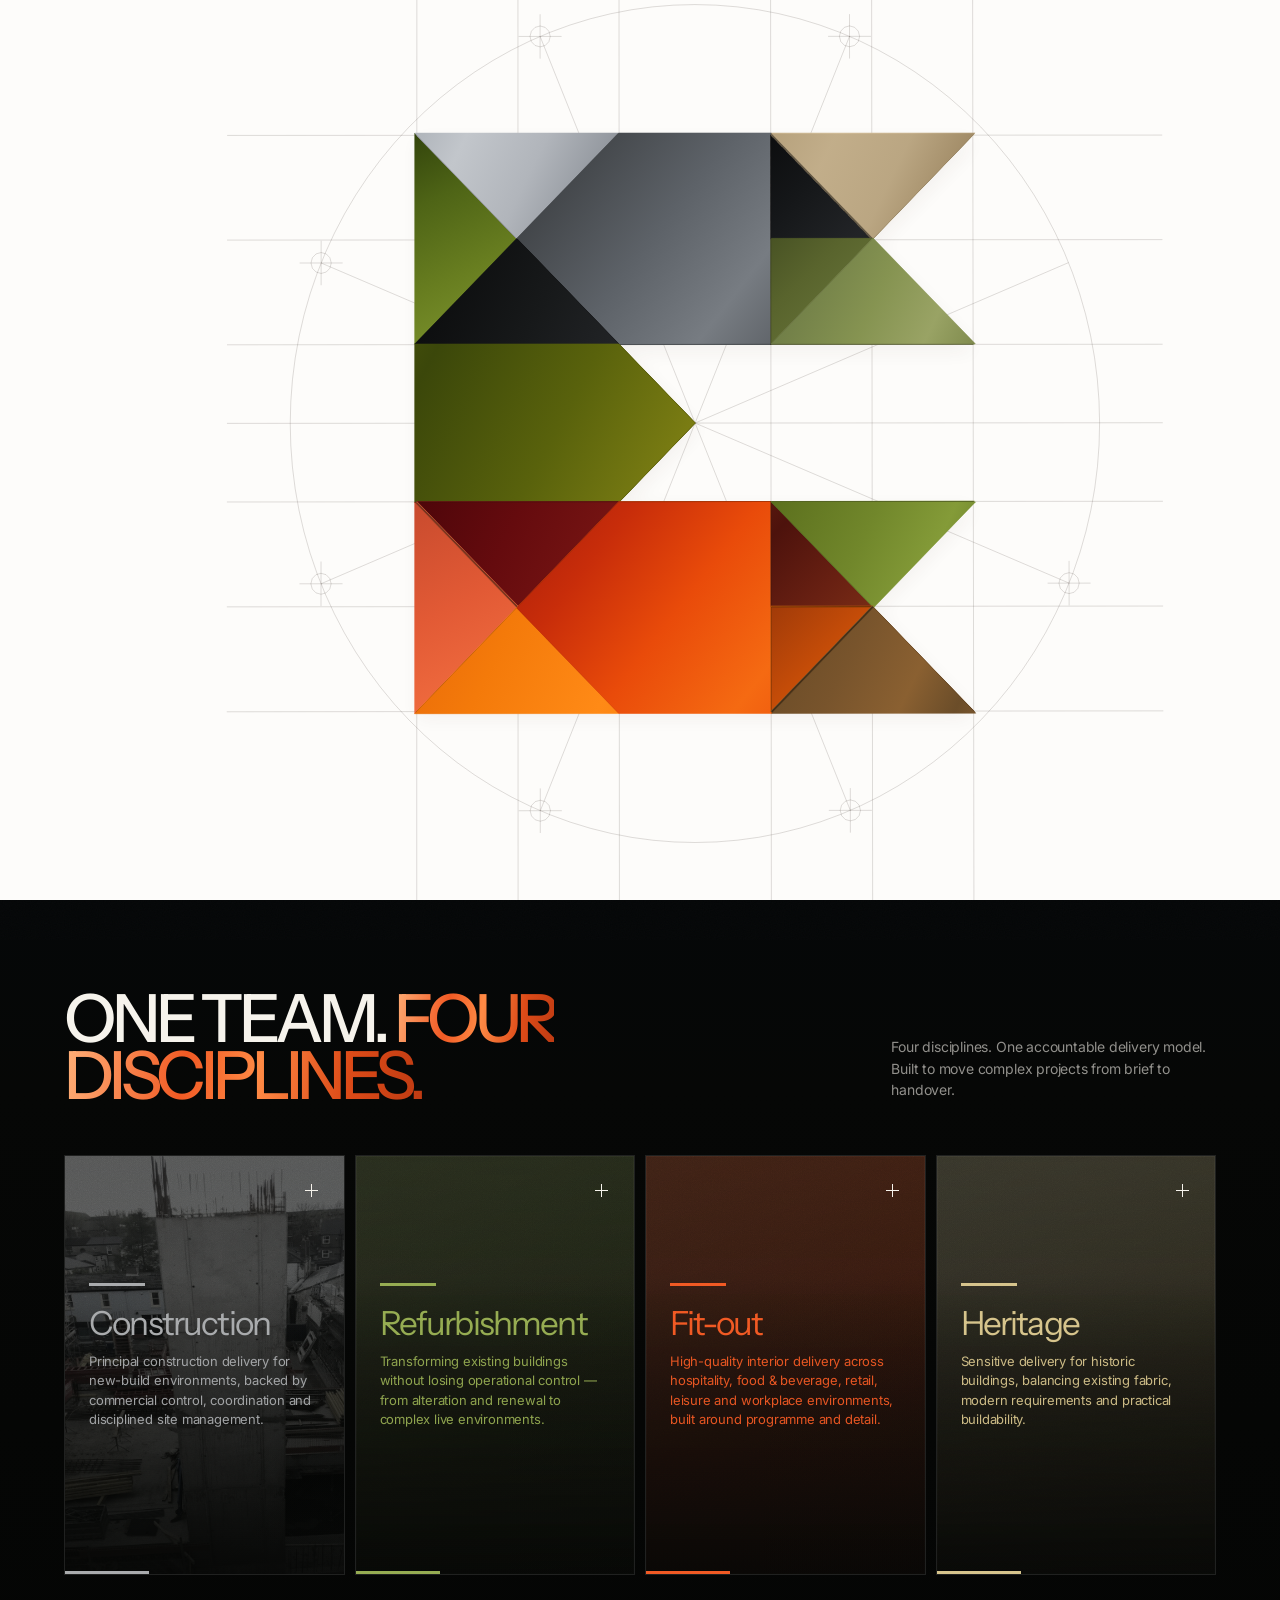
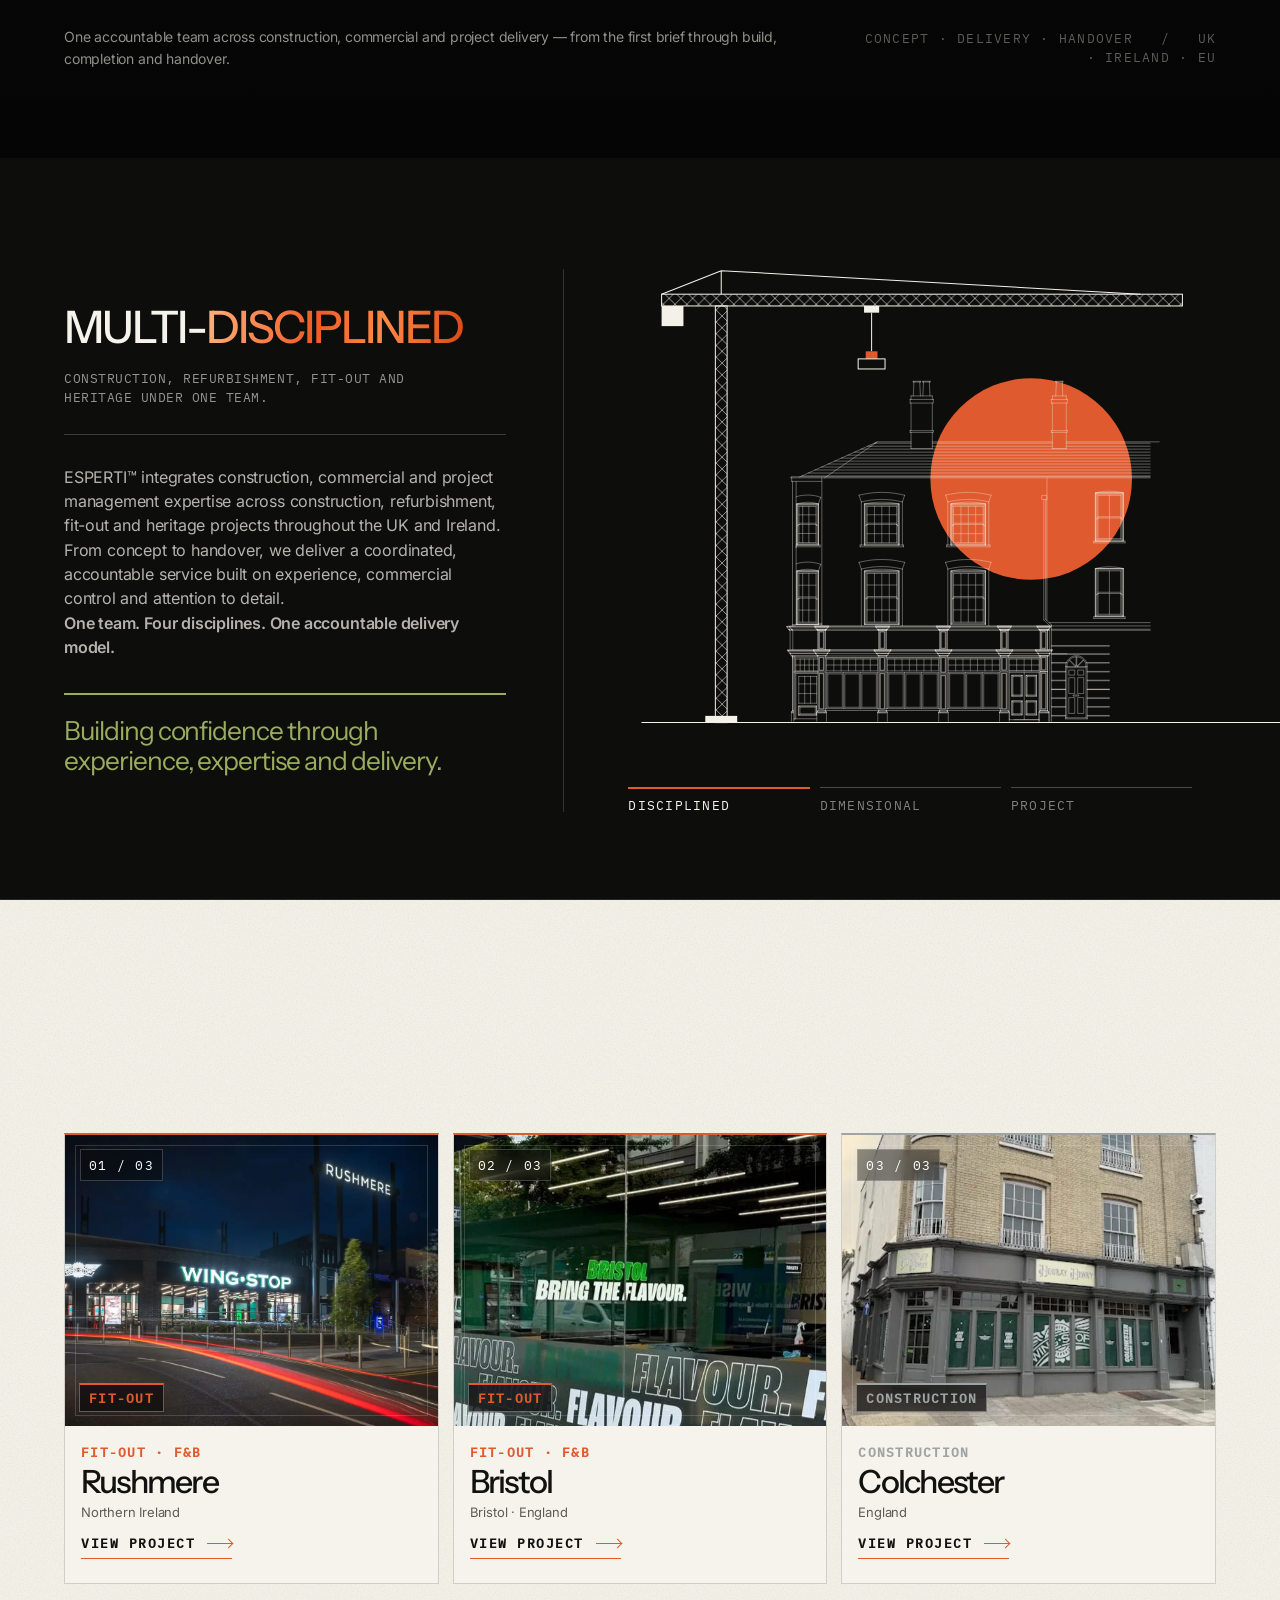
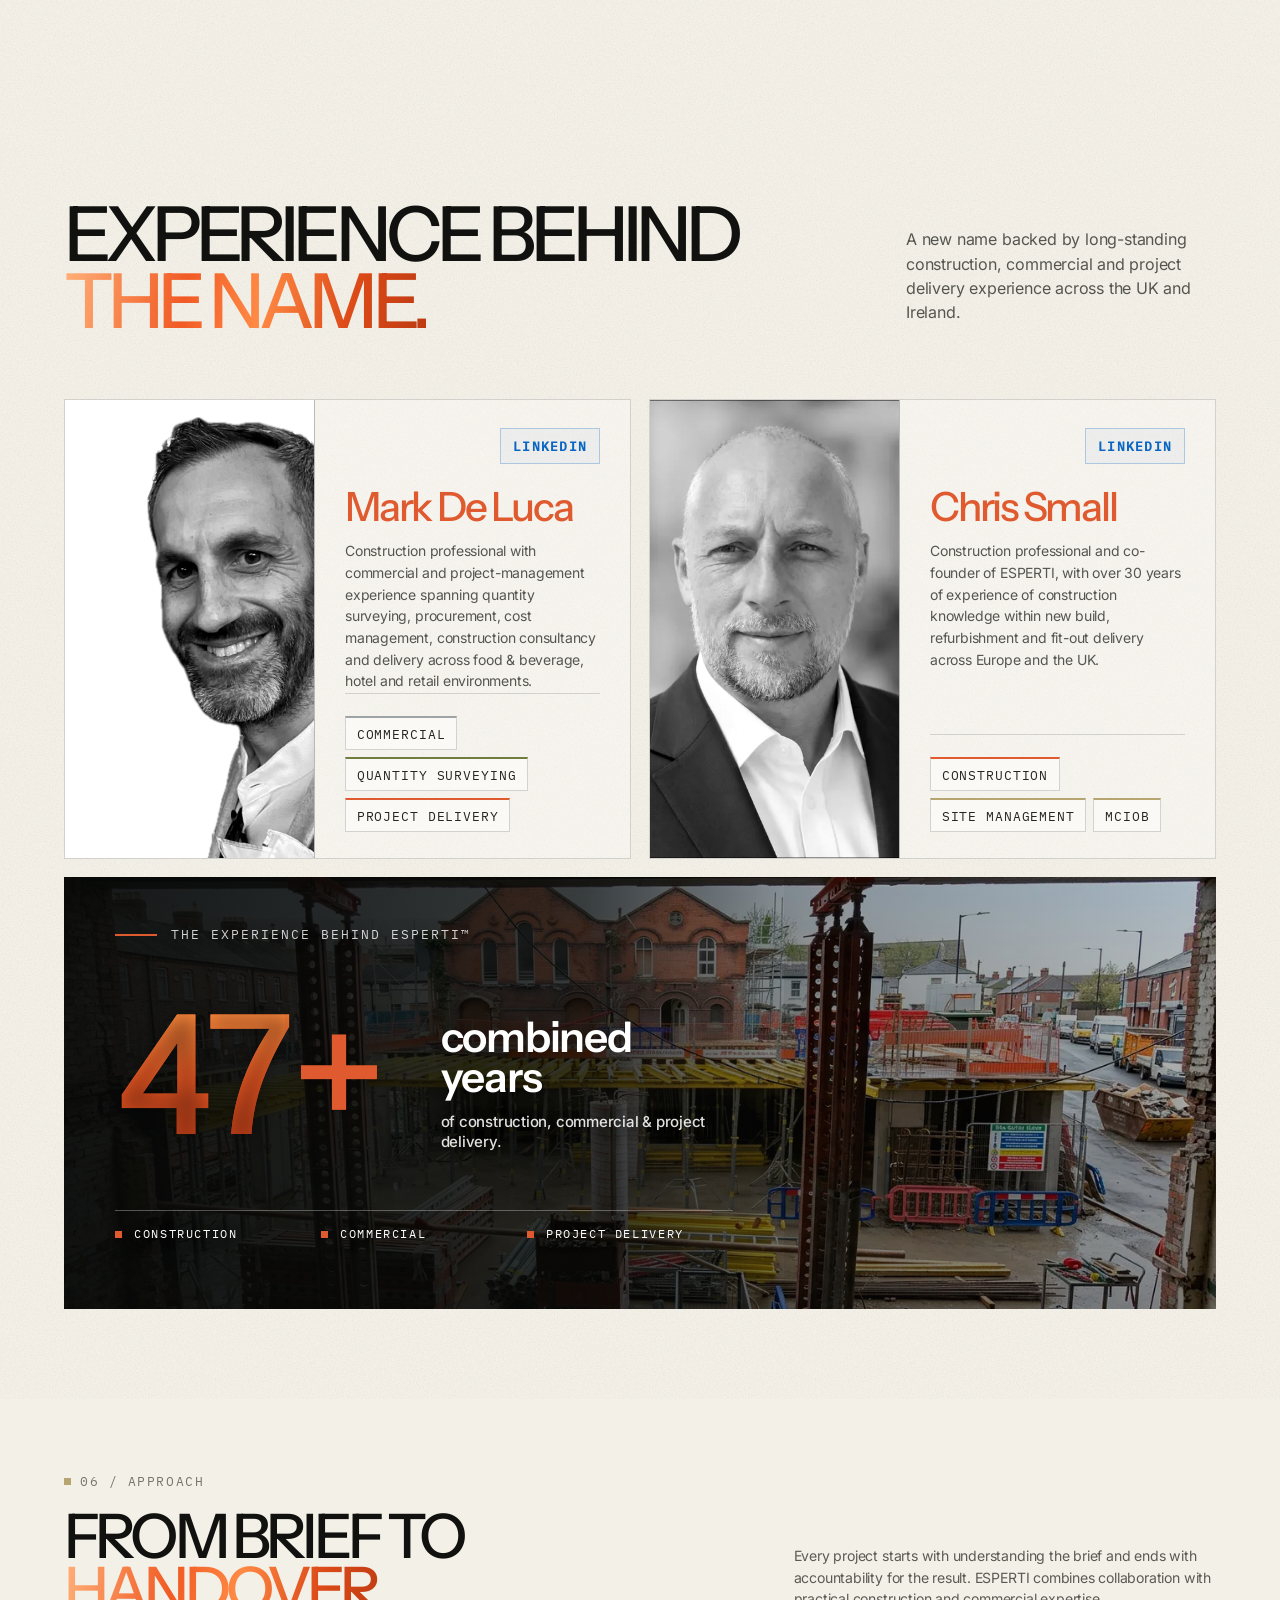
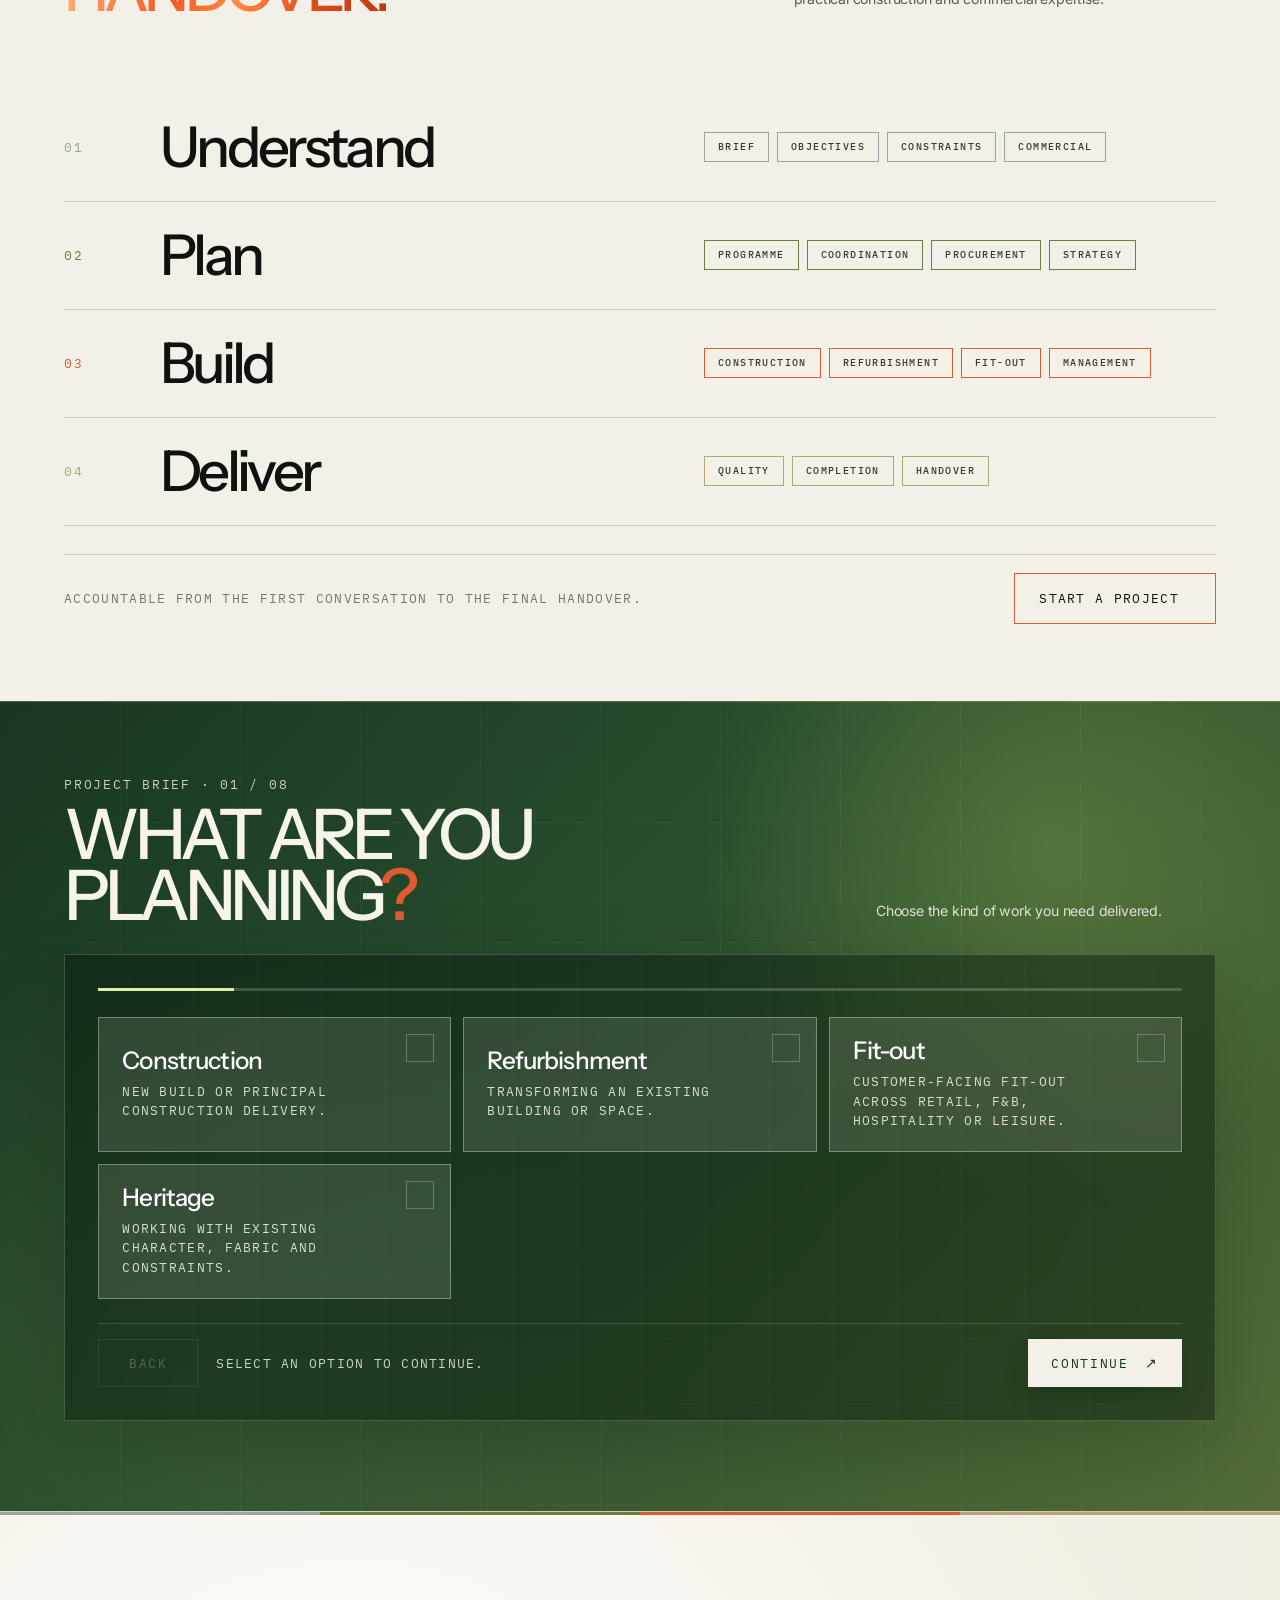
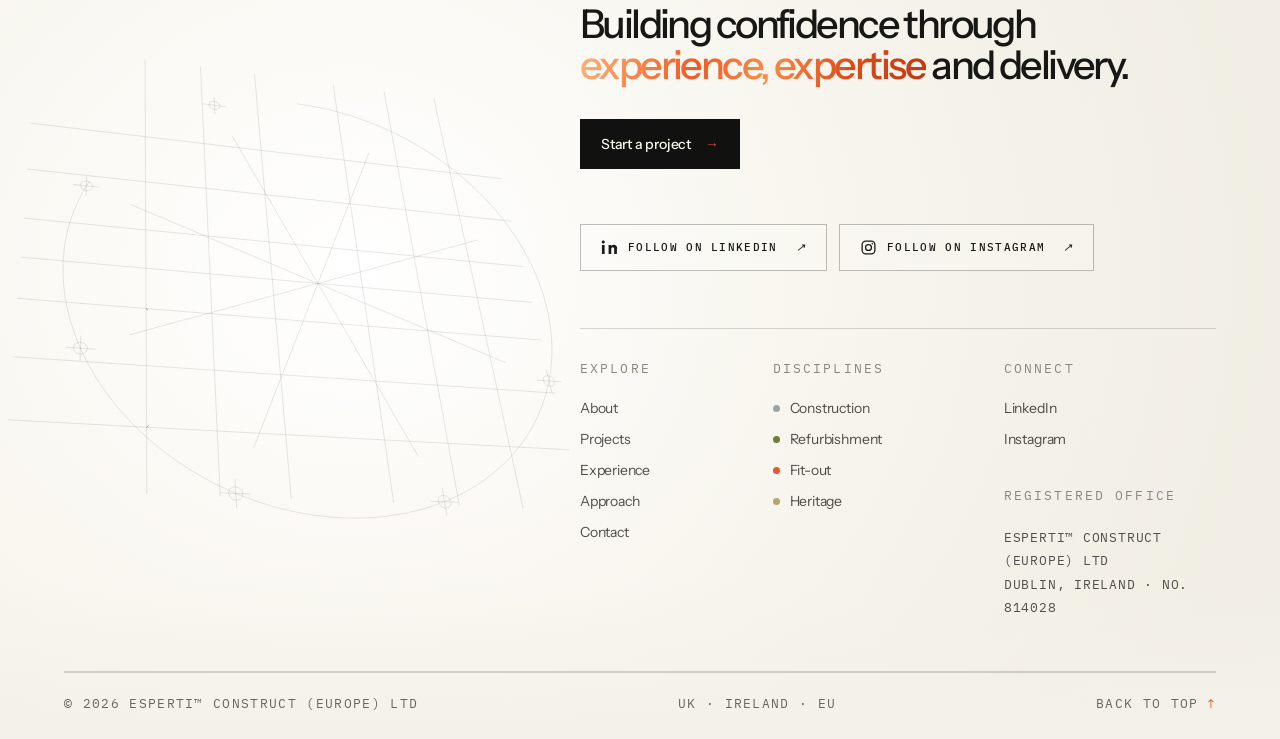
==== commit 4439aca4: "Update index.html" ====
--- a/index.html
+++ b/index.html
@@ -3,13 +3,23 @@
 <head>
 <meta charset="utf-8">
 <meta name="viewport" content="width=device-width, initial-scale=1">
+<script>(function(d){try{if(!(matchMedia&&matchMedia("(prefers-reduced-motion: reduce)").matches)){d.classList.add("pre-on","pre-hold");setTimeout(function(){if(window.__preKill){window.__preKill()}else{d.classList.remove("pre-on","pre-hold");var p=document.getElementById("pre");if(p)p.remove()}},14000)}}catch(e){}})(document.documentElement)</script>
+<style id="preloader-css">
+#pre{display:none}
+html.pre-on{background:#fdfcfa!important;overflow:hidden!important}html.pre-on body{overflow:hidden!important}
+html.pre-on #pre{display:block;position:fixed;inset:0;z-index:2147483000;background:#fdfcfa;opacity:1;contain:strict}
+#pre canvas{position:absolute;inset:0;width:100%;height:100%;display:block}
+#pre.out{opacity:0;pointer-events:none;transition:opacity .75s cubic-bezier(.4,0,.2,1)}
+#pre.out canvas{transform:scale(1.035);transition:transform .75s cubic-bezier(.4,0,.2,1)}
+html.pre-hold .hx,html.pre-hold .hx *{animation-play-state:paused!important}
+</style>
 <title>ESPERTI™ — Construction · Refurbishment · Fit-out · Heritage</title>
 <meta name="description" content="ESPERTI™ brings construction, commercial and project delivery experience to construction, refurbishment, fit-out and heritage projects across the UK and Ireland.">
 <meta property="og:title" content="ESPERTI™ — Construction · Refurbishment · Fit-out · Heritage">
 <meta property="og:description" content="Construction, refurbishment, fit-out and heritage experience across Ireland, the UK and Europe.">
 <meta property="og:image" content="assets/hero-twilight.webp">
 <meta property="og:type" content="website">
-<meta name="theme-color" content="#f4f1e9">
+<meta name="theme-color" content="#0b0d0e">
 <link rel="preload" href="assets/fonts/instrument-sans-latin-500-normal.woff2" as="font" type="font/woff2" crossorigin>
 <link rel="preload" href="assets/fonts/inter-latin-400-normal.woff2" as="font" type="font/woff2" crossorigin>
 <link rel="preload" href="assets/fonts/ibm-plex-mono-latin-400-normal.woff2" as="font" type="font/woff2" crossorigin>
@@ -3066,8 +3076,164 @@
 }
 </style>
 
+<style id="nav-dark-consistent">
+/* Keep the navigation legible over both light and dark page sections. */
+#nav,
+#nav.scrolled,
+#nav:hover,
+#nav:focus-within {
+  background:linear-gradient(180deg,rgba(14,16,16,.96),rgba(7,9,10,.93))!important;
+  color:#f6f4ee!important;
+  border:1px solid rgba(255,255,255,.17)!important;
+  box-shadow:inset 0 1px 0 rgba(255,255,255,.07),0 18px 44px rgba(0,0,0,.30)!important;
+  backdrop-filter:blur(22px) saturate(135%)!important;
+  -webkit-backdrop-filter:blur(22px) saturate(135%)!important;
+}
+#nav .brand,
+#nav .brand-word,
+#nav .navlinks,
+#nav .navlinks a,
+#nav .nav-projects-toggle,
+#nav .nav-toggle {
+  color:#f6f4ee!important;
+}
+#nav .navlinks a,
+#nav .nav-projects-toggle {
+  border-left-color:rgba(255,255,255,.13)!important;
+}
+#nav .navlinks a:hover,
+#nav .nav-projects-toggle:hover,
+#nav .navlinks a:focus-visible,
+#nav .nav-projects-toggle:focus-visible {
+  color:#ff7542!important;
+}
+#nav .nav-toggle span {
+  background:#f6f4ee!important;
+}
+#nav .nav-cta {
+  background:#e9531a!important;
+  border-color:#e9531a!important;
+  color:#fff!important;
+}
+@media(prefers-reduced-transparency:reduce){
+  #nav,#nav.scrolled,#nav:hover,#nav:focus-within {
+    backdrop-filter:none!important;-webkit-backdrop-filter:none!important;
+    background:#0b0d0e!important;
+  }
+}
+</style>
 </head>
 <body>
+<div id="pre" aria-hidden="true"><canvas id="preC"></canvas></div>
+<script>(function(){try{
+const DATA={"faces":[{"n":"olive","d":"M0 0L160 160L0 320Z","s":[[0.0,"#263607"],[0.42,"#4E6416"],[0.76,"#687E20"],[1.0,"#788F2B"]]},{"n":"silver","d":"M0 0L320 0L160 160Z","s":[[0.0,"#9FA5AC"],[0.38,"#C2C6CB"],[0.7,"#B1B5BB"],[1.0,"#8F949B"]]},{"n":"charcoal","d":"M160 160L320 0L560 0L560 320L320 320Z","s":[[0.0,"#3B3E41"],[0.42,"#5D6268"],[0.72,"#777C82"],[1.0,"#55595E"]]},{"n":"black1","d":"M0 320L160 160L320 320Z","s":[[0.0,"#0B0C0D"],[0.5,"#17191A"],[1.0,"#25272A"]]},{"n":"black2","d":"M560 0L720 160L560 160Z","s":[[0.0,"#0A0B0C"],[0.5,"#151719"],[1.0,"#232528"]]},{"n":"sand","d":"M560 0L880 0L720 160Z","s":[[0.0,"#BDA67D"],[0.42,"#D4BE97"],[0.72,"#CBB58E"],[1.0,"#A99169"]]},{"n":"olive2","d":"M560 320L560 160L720 160Z","s":[[0.0,"#414B20"],[0.5,"#59642D"],[1.0,"#69763A"]]},{"n":"lime","d":"M560 320L720 160L880 320Z","s":[[0.0,"#697744"],[0.45,"#879552"],[0.72,"#9BA566"],[1.0,"#778345"]]},{"n":"middle","d":"M0 320L320 320L440 440L320 560L0 560Z","s":[[0.0,"#3B470A"],[0.45,"#59620C"],[0.78,"#777A12"],[1.0,"#8E8D18"]]},{"n":"rust","d":"M0 560L320 560L160 720Z","s":[[0.0,"#4A0509"],[0.5,"#650B0E"],[1.0,"#7A1714"]]},{"n":"orangeL","d":"M0 560L160 720L0 880Z","s":[[0.0,"#C94B2E"],[0.45,"#E25A35"],[0.78,"#EE693D"],[1.0,"#D94C2D"]]},{"n":"orangeB","d":"M0 880L160 720L320 880Z","s":[[0.0,"#E56609"],[0.5,"#F47A0A"],[1.0,"#FF8A16"]]},{"n":"orangeC","d":"M320 560L560 560L560 880L320 880L160 720Z","s":[[0.0,"#9E170B"],[0.38,"#C82D0A"],[0.68,"#E94B0A"],[1.0,"#F56A12"]]},{"n":"brown","d":"M560 560L560 720L720 720Z","s":[[0.0,"#4D120C"],[0.5,"#682012"],[1.0,"#803117"]]},{"n":"lime2","d":"M560 560L880 560L720 720Z","s":[[0.0,"#596D1C"],[0.48,"#71872B"],[0.78,"#849B38"],[1.0,"#697E29"]]},{"n":"orangeS","d":"M560 880L560 720L720 720Z","s":[[0.0,"#9E3909"],[0.5,"#C44C08"],[1.0,"#D9610B"]]},{"n":"deep","d":"M560 880L720 720L880 880Z","s":[[0.0,"#624725"],[0.48,"#78542C"],[0.78,"#8A6031"],[1.0,"#6B4D29"]]}],"wm":"M19.14,1101.61C18.79,1101.25 18.75,1096.35 18.75,1050.84C18.75,1016.60 18.83,1000.31 19.01,999.98C19.26,999.52 19.67,999.50 31.87,999.50C42.99,999.50 44.51,999.55 44.86,999.89C45.21,1000.25 45.25,1003.72 45.25,1034.38C45.25,1065.03 45.29,1068.50 45.64,1068.86C46.16,1069.37 77.94,1069.46 78.45,1068.95C78.68,1068.72 78.75,1061.70 78.75,1038.88C78.75,1012.34 78.79,1009.05 79.14,1008.56L79.53,1008.00L91.76,1008.00L103.99,1008.00L104.37,1008.59C104.72,1009.11 104.75,1012.48 104.72,1038.83C104.68,1062.58 104.74,1068.56 104.99,1068.87C105.42,1069.38 139.94,1069.46 140.45,1068.95C140.68,1068.72 140.75,1060.71 140.75,1034.43C140.75,1011.33 140.83,1000.06 141.01,999.73C141.26,999.27 141.67,999.25 154.12,999.25C165.47,999.25 167.01,999.30 167.36,999.64C167.71,1000.00 167.75,1004.89 167.69,1050.70L167.62,1101.36L167.00,1101.68C165.94,1102.21 19.68,1102.14 19.14,1101.61ZM120.81,936.86L120.25,936.47L120.25,921.27C120.25,910.87 120.34,905.83 120.52,905.29C120.83,904.41 120.80,904.42 124.17,904.02C132.13,903.07 138.32,898.35 141.27,890.98C142.96,886.73 143.86,881.06 143.67,875.75C143.28,864.78 139.94,858.00 133.42,854.90C130.74,853.63 129.67,853.40 126.50,853.40C121.99,853.40 118.98,854.58 115.82,857.58C111.42,861.77 109.39,866.42 103.25,886.39C98.19,902.86 95.47,909.71 91.47,916.13C84.95,926.57 76.66,932.41 65.50,934.41C61.71,935.09 53.49,935.02 49.76,934.28C40.92,932.52 33.77,928.56 28.17,922.30C25.10,918.88 21.07,912.65 19.87,909.50C19.68,909.02 19.29,908.01 19.00,907.25C13.93,894.19 12.67,876.68 15.76,862.50C18.83,848.43 25.13,837.50 34.08,830.74C38.86,827.12 45.60,824.40 51.30,823.77C55.08,823.35 60.37,823.41 60.75,823.88C61.27,824.50 61.26,854.35 60.74,854.87C60.52,855.09 59.38,855.41 58.17,855.61C52.54,856.52 48.26,858.91 45.61,862.63C39.73,870.87 38.88,885.03 43.75,893.61C48.82,902.54 59.57,904.23 65.68,897.05C68.99,893.17 70.10,890.53 74.78,875.38C78.68,862.72 80.83,856.28 82.73,851.50C90.44,832.17 101.10,822.80 117.86,820.64C138.28,818.00 154.67,826.74 163.82,845.12C170.87,859.27 172.56,882.00 167.89,899.88C162.70,919.79 151.27,932.21 134.38,936.29C130.41,937.25 121.88,937.61 120.81,936.86ZM19.50,747.01C19.17,746.80 19.13,742.87 19.14,714.07C19.16,681.59 19.16,681.35 19.72,677.00C20.59,670.33 21.66,666.35 24.18,660.50C29.59,647.94 39.42,639.28 52.25,635.78C58.68,634.03 68.23,633.58 74.88,634.72C89.05,637.14 99.55,644.25 106.77,656.30C110.33,662.22 112.66,669.27 114.04,678.27C114.56,681.65 114.60,682.86 114.69,697.98C114.74,707.78 114.88,714.27 115.02,714.54C115.26,714.98 116.37,715.00 141.09,715.00C162.99,715.00 166.98,715.05 167.39,715.35C167.86,715.70 167.88,716.18 167.91,730.92C167.95,743.72 167.90,746.21 167.60,746.69L167.24,747.25L93.56,747.25C47.53,747.24 19.73,747.15 19.50,747.01ZM89.20,714.70C89.43,714.47 89.50,711.33 89.50,702.08C89.50,690.79 89.46,689.48 88.98,686.48C87.35,676.26 82.47,670.32 73.65,667.79C70.42,666.87 63.76,666.83 60.50,667.71C54.39,669.37 49.36,673.84 47.07,679.62C45.16,684.47 45.15,684.53 45.06,700.15C44.98,712.87 45.01,714.22 45.38,714.59C45.91,715.12 88.67,715.23 89.20,714.70ZM19.39,573.36C19.04,573.00 19.00,568.22 19.00,523.72C19.00,490.25 19.08,474.31 19.26,473.98C19.51,473.52 19.92,473.50 32.12,473.50L44.72,473.50L45.11,474.06C45.46,474.55 45.50,478.23 45.50,508.42C45.50,541.59 45.51,542.24 45.98,542.49C46.84,542.95 78.11,542.84 78.50,542.38C78.74,542.08 78.82,535.58 78.84,512.26C78.87,488.24 78.94,482.46 79.20,482.20C79.71,481.69 103.43,481.58 104.12,482.08C104.60,482.44 104.61,482.94 104.62,512.18C104.62,537.01 104.68,541.99 104.97,542.34C105.28,542.71 106.81,542.75 122.55,542.75C133.95,542.75 139.95,542.66 140.27,542.49C140.74,542.24 140.75,541.59 140.75,508.29C140.75,479.37 140.80,474.27 141.10,473.86C141.45,473.39 141.93,473.37 154.08,473.29C166.59,473.21 166.71,473.21 167.23,473.73L167.75,474.25L167.75,523.45C167.75,565.55 167.70,572.72 167.40,573.14C167.05,573.62 165.97,573.63 93.41,573.69C26.66,573.75 19.75,573.72 19.39,573.36ZM19.88,398.60C19.27,397.99 19.45,327.65 20.07,323.25C21.31,314.48 23.89,307.22 27.93,301.14C29.98,298.06 34.58,293.35 37.30,291.54C52.01,281.73 72.86,281.73 87.51,291.53C92.29,294.73 97.27,300.61 100.35,306.69C100.97,307.91 101.43,307.71 102.25,305.87C105.17,299.37 111.39,294.06 119.49,291.14C121.43,290.45 122.43,290.15 128.50,288.46C133.04,287.19 134.91,286.66 137.12,286.01C138.09,285.73 139.44,285.34 140.12,285.15C140.81,284.96 142.78,284.40 144.50,283.90C146.22,283.41 148.41,282.78 149.38,282.50C150.34,282.23 154.11,281.10 157.75,279.99C161.39,278.88 164.95,277.80 165.66,277.59C168.10,276.85 167.87,275.36 167.94,292.15C168.01,308.81 168.18,307.41 166.00,307.97C164.53,308.35 161.63,309.22 153.12,311.86C149.28,313.05 145.17,314.31 144.00,314.65C138.38,316.32 128.63,319.49 126.25,320.43C118.22,323.60 113.69,329.27 112.49,337.62C112.00,341.01 111.87,365.00 112.34,365.62C112.71,366.12 113.04,366.13 140.03,366.19C159.33,366.24 167.44,366.34 167.67,366.54C168.13,366.92 168.16,398.24 167.70,398.70C167.47,398.93 150.72,399.00 93.84,399.00C26.57,399.00 20.25,398.97 19.88,398.60ZM86.88,365.75C87.34,365.37 87.42,342.64 86.99,338.11C86.26,330.60 82.91,323.78 78.27,320.39C74.11,317.35 68.53,316.17 62.12,316.97C55.02,317.87 49.39,322.56 46.98,329.59C45.38,334.26 45.24,336.19 45.31,351.66L45.38,365.61L46.00,365.95C46.87,366.42 86.30,366.22 86.88,365.75ZM20.81,229.86L20.25,229.47L20.25,175.91C20.25,134.59 20.32,122.28 20.55,122.05C20.98,121.62 47.27,121.62 47.70,122.05C47.93,122.28 48.00,126.78 48.00,140.78C48.00,157.21 48.04,159.26 48.39,159.61C48.75,159.96 54.53,160.00 108.27,160.00L167.76,160.00L168.01,160.66C168.17,161.07 168.24,166.81 168.19,176.43C168.13,191.21 168.11,191.55 167.62,191.91C167.19,192.24 159.96,192.27 107.91,192.21C49.87,192.14 48.69,192.15 48.35,192.62C48.06,193.02 48.00,196.11 48.00,211.28C48.00,227.48 47.96,229.51 47.61,229.86C47.01,230.45 21.65,230.45 20.81,229.86ZM94.12,64.07L21.38,64.01L20.94,63.48C20.53,62.98 20.50,61.95 20.50,49.77C20.50,39.62 20.57,36.50 20.81,36.18C21.29,35.55 166.94,35.24 167.89,35.86L168.50,36.26L168.50,49.85C168.50,64.18 168.53,63.82 167.38,64.03C167.10,64.08 134.14,64.10 94.12,64.07Z","tg":"M280.12,1188.35C276.43,1187.53 273.67,1186.12 271.22,1183.81C266.11,1178.99 263.98,1171.67 265.52,1164.17C267.55,1154.33 274.13,1148.99 284.23,1149.00C293.16,1149.01 299.35,1153.41 302.41,1161.93C303.41,1164.69 303.48,1171.75 302.54,1174.75C300.83,1180.19 297.48,1184.54 293.40,1186.60C290.05,1188.30 283.66,1189.14 280.12,1188.35ZM331.50,1188.38C326.08,1187.16 323.07,1184.92 321.00,1180.58C319.55,1177.52 319.50,1176.95 319.50,1162.88C319.50,1151.54 319.55,1149.99 319.89,1149.64C320.53,1149.01 324.64,1149.08 324.99,1149.73C325.16,1150.05 325.25,1154.34 325.25,1161.96C325.25,1174.66 325.38,1176.29 326.64,1178.78C328.30,1182.06 331.27,1183.75 335.38,1183.75C340.71,1183.75 344.52,1180.64 345.50,1175.51C345.65,1174.73 345.75,1169.17 345.75,1162.11C345.75,1151.47 345.80,1149.99 346.14,1149.64C346.66,1149.12 350.55,1149.08 350.97,1149.58C351.30,1149.99 351.36,1175.87 351.03,1177.28C350.05,1181.43 347.03,1185.46 343.78,1186.95C340.46,1188.47 334.82,1189.13 331.50,1188.38ZM526.00,1188.60C520.09,1187.49 516.90,1186.01 514.37,1183.19C512.39,1180.99 512.35,1180.79 513.34,1178.82C514.65,1176.22 515.12,1175.89 517.62,1175.79C520.08,1175.68 520.57,1175.89 521.20,1177.32C521.74,1178.53 523.39,1180.12 524.72,1180.69C525.36,1180.97 526.46,1181.09 528.50,1181.11C531.20,1181.12 531.45,1181.08 532.54,1180.44C535.72,1178.57 535.56,1175.06 532.21,1173.44C530.50,1172.61 529.41,1172.20 526.62,1171.37C521.24,1169.76 519.51,1168.96 517.59,1167.19C512.33,1162.35 513.51,1153.79 519.88,1150.56C524.45,1148.25 533.31,1148.25 537.87,1150.56C540.44,1151.87 542.50,1153.87 542.50,1155.07C542.50,1155.81 541.18,1158.79 540.66,1159.22C540.45,1159.40 539.44,1159.60 538.41,1159.68C536.34,1159.83 536.43,1159.88 534.56,1157.55C532.24,1154.64 526.47,1154.14 524.27,1156.65C523.40,1157.63 523.12,1158.47 523.36,1159.40C523.87,1161.43 525.48,1162.42 531.62,1164.49C532.86,1164.90 534.53,1165.47 535.32,1165.74C539.22,1167.07 541.97,1169.28 543.31,1172.19C544.02,1173.72 544.09,1174.09 544.08,1176.25C544.02,1183.72 538.53,1188.39 529.50,1188.64C527.92,1188.68 526.34,1188.66 526.00,1188.60ZM600.42,1188.25C591.16,1185.91 585.25,1178.19 585.25,1168.45C585.25,1160.72 589.67,1153.55 596.19,1150.72C599.64,1149.21 601.14,1148.93 605.62,1148.90C609.60,1148.88 610.03,1148.92 612.22,1149.58C620.16,1151.95 625.20,1157.79 626.05,1165.58C627.03,1174.54 623.05,1182.70 615.95,1186.32C611.68,1188.50 604.79,1189.35 600.42,1188.25ZM733.25,1188.51C723.13,1187.04 716.99,1179.55 717.00,1168.68C717.01,1158.89 722.31,1151.46 730.66,1149.53C736.33,1148.21 742.76,1149.13 746.75,1151.83C752.31,1155.60 755.23,1161.50 755.24,1169.00C755.26,1175.46 752.25,1181.57 747.18,1185.39C744.05,1187.75 737.72,1189.16 733.25,1188.51ZM782.50,1188.18C776.71,1186.79 773.57,1183.73 771.95,1177.88C771.41,1175.95 771.39,1175.40 771.32,1163.15C771.22,1147.98 770.96,1149.25 774.25,1149.25C776.20,1149.25 776.51,1149.31 776.74,1149.73C776.91,1150.05 777.00,1154.45 777.00,1162.31C777.00,1177.52 777.17,1178.41 780.64,1181.46C784.56,1184.91 792.05,1184.31 795.22,1180.29C797.43,1177.48 797.50,1176.90 797.50,1162.54C797.50,1148.09 797.25,1149.25 800.38,1149.25C803.52,1149.25 803.27,1147.98 803.18,1163.53C803.11,1176.47 803.10,1176.65 802.53,1178.38C801.24,1182.25 798.57,1185.49 795.44,1186.96C791.86,1188.65 786.55,1189.15 782.50,1188.18ZM1196.25,1188.60C1191.02,1187.63 1188.18,1186.36 1185.67,1183.88C1183.23,1181.46 1183.07,1181.07 1183.77,1179.16C1184.73,1176.52 1185.58,1176.00 1188.93,1176.00C1190.58,1176.00 1190.76,1176.05 1191.18,1176.64C1192.73,1178.86 1193.29,1179.45 1194.63,1180.24C1196.10,1181.12 1196.15,1181.12 1199.00,1181.12C1201.61,1181.12 1201.98,1181.07 1202.96,1180.50C1204.43,1179.66 1205.36,1178.08 1205.18,1176.73C1204.87,1174.42 1203.73,1173.68 1197.07,1171.45C1191.12,1169.46 1189.42,1168.64 1187.57,1166.83C1185.46,1164.78 1184.87,1163.24 1184.88,1159.88C1184.90,1156.30 1185.46,1154.75 1187.49,1152.72C1190.33,1149.88 1193.39,1148.88 1199.25,1148.89C1205.26,1148.90 1208.56,1149.96 1211.73,1152.89C1213.49,1154.53 1213.54,1154.77 1212.62,1157.38C1212.28,1158.34 1212.00,1159.14 1212.00,1159.16C1211.99,1159.45 1210.20,1159.64 1208.63,1159.52L1206.64,1159.38L1205.66,1158.06C1204.28,1156.22 1202.57,1155.40 1199.79,1155.29C1196.08,1155.13 1193.83,1156.61 1194.06,1159.05C1194.28,1161.36 1195.92,1162.44 1202.62,1164.70C1207.19,1166.24 1208.85,1166.99 1210.53,1168.25C1216.79,1172.96 1215.46,1183.12 1208.10,1186.74C1205.20,1188.17 1199.09,1189.13 1196.25,1188.60ZM489.00,1188.03L488.38,1187.85L488.31,1168.89C488.26,1155.09 488.32,1149.84 488.53,1149.59C488.75,1149.33 489.76,1149.25 492.90,1149.25C496.68,1149.25 497.00,1149.29 497.24,1149.73C497.41,1150.05 497.50,1156.44 497.50,1168.72C497.50,1185.20 497.46,1187.26 497.11,1187.61C496.79,1187.92 496.10,1188.00 493.67,1188.00C492.00,1188.01 490.40,1188.05 490.12,1188.11C489.85,1188.17 489.34,1188.13 489.00,1188.03ZM236.30,1187.70C236.08,1187.48 236.00,1185.39 236.00,1179.87L236.00,1172.33L232.71,1167.10C228.89,1161.04 222.66,1150.79 222.44,1150.21C222.16,1149.48 222.79,1149.25 225.00,1149.25C227.73,1149.25 227.34,1148.82 232.44,1157.25C234.64,1160.89 236.89,1164.61 237.44,1165.50C238.08,1166.54 238.59,1167.12 238.89,1167.12C239.36,1167.12 240.25,1165.68 246.12,1155.45C249.91,1148.85 249.54,1149.22 252.34,1149.30C254.24,1149.36 254.63,1149.44 254.70,1149.80C254.78,1150.20 253.43,1152.56 248.25,1161.12C246.92,1163.33 245.13,1166.31 244.27,1167.75C243.41,1169.19 242.44,1170.76 242.11,1171.22L241.50,1172.07L241.50,1179.55C241.50,1184.23 241.40,1187.21 241.24,1187.52C241.02,1187.94 240.70,1188.00 238.79,1188.00C237.42,1188.00 236.49,1187.89 236.30,1187.70ZM370.55,1187.70C370.03,1187.18 370.13,1150.16 370.64,1149.64C370.98,1149.30 372.14,1149.25 379.49,1149.25C390.45,1149.25 392.67,1149.66 395.57,1152.24C401.89,1157.86 400.32,1168.22 392.59,1171.88C390.66,1172.80 390.22,1173.50 391.13,1174.25C391.34,1174.43 392.08,1175.52 392.79,1176.69C393.50,1177.86 394.70,1179.73 395.46,1180.85C399.38,1186.61 399.79,1187.28 399.66,1187.63C399.54,1187.93 398.96,1188.00 396.65,1188.00L393.78,1188.00L393.16,1187.19C392.82,1186.74 391.42,1184.58 390.06,1182.38C386.17,1176.08 384.82,1174.08 384.21,1173.65C383.48,1173.14 376.79,1173.06 376.30,1173.55C376.08,1173.77 376.00,1175.67 376.00,1180.53C376.00,1186.27 375.94,1187.27 375.61,1187.61C375.11,1188.10 371.02,1188.17 370.55,1187.70ZM449.30,1187.69C449.03,1187.36 447.46,1183.41 446.86,1181.55C446.67,1180.96 446.43,1180.35 446.33,1180.18C446.12,1179.86 445.84,1179.06 444.53,1175.25C443.73,1172.92 443.11,1171.27 441.02,1165.95C440.45,1164.48 439.87,1162.96 439.75,1162.58C439.63,1162.19 439.23,1161.09 438.87,1160.12C438.51,1159.16 437.84,1157.25 437.38,1155.88C436.92,1154.50 436.27,1152.64 435.93,1151.73C434.98,1149.23 434.95,1149.25 439.98,1149.25C444.85,1149.25 444.46,1149.05 445.50,1152.04C445.90,1153.19 446.75,1155.59 447.39,1157.38C448.03,1159.16 448.70,1161.13 448.88,1161.75C449.06,1162.37 449.51,1163.66 449.87,1164.62C450.54,1166.40 452.19,1171.19 453.42,1174.93C454.38,1177.83 454.85,1177.87 455.63,1175.12C456.09,1173.51 457.29,1169.96 460.49,1160.75C461.61,1157.52 462.90,1153.77 463.35,1152.43C463.80,1151.08 464.33,1149.82 464.52,1149.62C464.96,1149.19 471.45,1148.84 472.62,1149.19C473.83,1149.55 473.81,1149.66 470.67,1158.00C470.18,1159.31 469.43,1161.28 469.00,1162.38C468.20,1164.43 466.48,1169.10 465.87,1170.88C465.02,1173.37 464.44,1174.90 462.88,1178.75C461.96,1181.02 460.87,1183.89 460.46,1185.12C460.05,1186.36 459.60,1187.51 459.45,1187.68C459.08,1188.13 449.67,1188.14 449.30,1187.69ZM560.01,1187.52C559.57,1186.69 559.66,1149.89 560.10,1149.52C560.33,1149.33 561.81,1149.21 564.37,1149.17C567.99,1149.13 568.32,1149.16 568.64,1149.61C569.13,1150.27 569.18,1187.22 568.70,1187.70C568.49,1187.91 567.16,1188.00 564.33,1188.00C560.57,1188.00 560.25,1187.96 560.01,1187.52ZM642.89,1187.61C642.36,1187.08 642.29,1150.37 642.81,1149.69C643.07,1149.36 643.84,1149.27 647.21,1149.17L651.30,1149.05L652.00,1149.71C652.39,1150.08 654.07,1152.34 655.73,1154.75C657.39,1157.16 660.02,1160.90 661.56,1163.07C663.11,1165.24 665.18,1168.22 666.17,1169.69C668.39,1173.03 668.99,1173.79 669.29,1173.69C669.43,1173.65 669.56,1168.89 669.61,1161.78C669.69,1151.32 669.75,1149.90 670.10,1149.54C670.57,1149.07 677.37,1149.08 677.94,1149.55C678.38,1149.92 678.40,1187.25 677.95,1187.70C677.74,1187.91 676.38,1188.00 673.45,1188.00L669.25,1188.00L668.11,1186.53C667.49,1185.73 665.20,1182.44 663.03,1179.22C660.87,1176.01 658.26,1172.19 657.23,1170.75C656.20,1169.31 654.61,1166.98 653.70,1165.59C651.99,1162.98 651.64,1162.58 651.40,1162.96C651.32,1163.09 651.22,1168.63 651.18,1175.29C651.14,1181.94 651.01,1187.52 650.91,1187.69C650.60,1188.20 643.40,1188.12 642.89,1187.61ZM822.29,1187.56C821.93,1186.86 821.97,1150.13 822.34,1149.63C822.76,1149.05 838.92,1149.06 841.77,1149.64C844.61,1150.21 846.46,1151.23 848.30,1153.23C850.37,1155.48 851.08,1157.24 851.21,1160.46C851.41,1165.63 849.01,1169.77 844.54,1171.92C843.54,1172.40 842.66,1172.94 842.60,1173.10C842.45,1173.49 844.82,1177.36 848.48,1182.70C850.05,1185.00 851.34,1187.10 851.35,1187.38C851.39,1188.10 846.12,1188.27 845.31,1187.57C845.03,1187.33 842.99,1184.20 840.77,1180.62C838.32,1176.67 836.47,1173.95 836.06,1173.69C835.10,1173.08 829.00,1173.04 828.39,1173.64C828.06,1173.98 828.00,1174.98 828.00,1180.72C828.00,1185.58 827.92,1187.48 827.70,1187.70C827.18,1188.22 822.57,1188.10 822.29,1187.56ZM890.55,1187.70C890.15,1187.30 890.11,1150.47 890.51,1149.73C890.76,1149.27 891.16,1149.25 903.08,1149.25C912.33,1149.25 915.47,1149.32 915.70,1149.55C916.18,1150.03 916.11,1155.11 915.61,1155.61C915.27,1155.95 914.21,1156.00 907.78,1156.00C902.22,1156.00 900.24,1156.08 899.93,1156.31C899.58,1156.58 899.50,1157.21 899.44,1160.33C899.38,1163.79 899.41,1164.06 899.88,1164.41C900.31,1164.74 901.26,1164.77 906.77,1164.62C914.57,1164.41 914.00,1164.13 914.00,1168.03C914.00,1172.10 914.67,1171.75 906.88,1171.75C901.22,1171.75 900.23,1171.81 899.89,1172.14C899.24,1172.80 899.32,1180.38 899.98,1180.74C900.29,1180.90 903.27,1181.00 907.97,1181.00C914.45,1181.00 915.52,1181.05 915.86,1181.39C916.50,1182.04 916.43,1187.39 915.77,1187.74C915.03,1188.13 890.94,1188.09 890.55,1187.70ZM928.92,1187.83C928.63,1187.54 928.71,1187.38 930.83,1184.22C939.71,1171.00 941.75,1167.91 941.75,1167.65C941.75,1167.50 939.16,1163.50 936.00,1158.77C932.84,1154.03 930.25,1149.97 930.25,1149.73C930.25,1149.12 930.39,1149.11 935.24,1149.25L939.61,1149.38L940.31,1150.38C940.70,1150.92 942.38,1153.43 944.04,1155.95C946.16,1159.16 947.19,1160.50 947.47,1160.45C947.92,1160.36 949.87,1157.60 952.55,1153.25C955.26,1148.86 954.56,1149.25 959.80,1149.25C964.73,1149.25 965.06,1149.36 964.08,1150.71C963.81,1151.07 962.70,1152.67 961.62,1154.25C960.55,1155.83 959.28,1157.68 958.80,1158.35C958.33,1159.02 957.04,1160.94 955.94,1162.60C954.83,1164.26 953.73,1165.85 953.48,1166.12C952.47,1167.26 952.59,1167.65 955.19,1171.62C956.54,1173.69 958.07,1176.05 958.59,1176.88C959.11,1177.70 960.82,1180.23 962.40,1182.50C966.58,1188.52 966.76,1188.00 960.52,1188.00C954.97,1188.00 955.68,1188.36 953.26,1184.32C952.37,1182.84 950.77,1180.28 949.70,1178.64C948.63,1177.00 947.75,1175.57 947.75,1175.45C947.75,1175.13 946.80,1175.22 946.51,1175.56C945.99,1176.21 942.97,1180.86 941.00,1184.06C939.87,1185.88 938.77,1187.52 938.55,1187.69C938.13,1188.02 929.24,1188.16 928.92,1187.83ZM980.01,1187.52C979.84,1187.20 979.75,1180.81 979.75,1168.53C979.75,1152.05 979.79,1149.99 980.14,1149.64C980.79,1148.99 998.79,1149.08 1001.80,1149.74C1009.63,1151.47 1013.36,1157.68 1011.34,1165.62C1010.29,1169.74 1006.99,1172.89 1002.25,1174.31C1000.94,1174.70 999.56,1174.82 995.12,1174.93C992.05,1175.00 989.49,1175.17 989.31,1175.31C989.08,1175.50 989.00,1177.03 989.00,1181.39C989.00,1186.35 988.94,1187.27 988.61,1187.61C987.95,1188.26 980.37,1188.18 980.01,1187.52ZM1027.78,1187.78C1027.26,1187.44 1027.24,1150.15 1027.77,1149.63C1028.33,1149.07 1052.64,1149.03 1053.20,1149.59C1053.65,1150.05 1053.66,1155.13 1053.20,1155.68C1053.00,1155.93 1051.17,1156.00 1045.11,1156.00C1038.33,1156.00 1037.23,1156.05 1036.89,1156.39C1036.29,1156.99 1036.32,1163.78 1036.92,1164.38C1037.29,1164.76 1038.02,1164.79 1043.88,1164.71C1049.16,1164.64 1050.50,1164.69 1050.84,1164.97C1051.32,1165.37 1051.45,1170.42 1050.99,1171.27C1050.75,1171.73 1050.40,1171.75 1044.01,1171.75C1038.23,1171.75 1037.23,1171.81 1036.89,1172.14C1036.24,1172.80 1036.32,1180.38 1036.98,1180.74C1037.29,1180.90 1040.34,1181.00 1045.18,1181.00C1050.85,1181.00 1052.98,1181.08 1053.20,1181.30C1053.61,1181.71 1053.61,1187.29 1053.20,1187.70C1052.84,1188.06 1028.35,1188.13 1027.78,1187.78ZM1070.55,1187.70C1070.32,1187.47 1070.25,1182.88 1070.25,1168.58L1070.25,1149.76L1070.83,1149.38C1071.70,1148.81 1089.46,1148.98 1092.38,1149.59C1098.85,1150.93 1102.23,1154.92 1102.24,1161.26C1102.26,1166.28 1100.08,1170.07 1096.01,1172.12C1094.00,1173.13 1093.72,1173.53 1094.44,1174.33C1094.71,1174.63 1095.48,1175.72 1096.15,1176.75C1096.82,1177.78 1098.69,1180.51 1100.32,1182.82C1101.97,1185.16 1103.25,1187.21 1103.20,1187.45C1103.13,1187.83 1102.65,1187.88 1098.93,1187.94C1096.55,1187.98 1094.54,1187.91 1094.29,1187.77C1094.04,1187.64 1093.17,1186.48 1092.36,1185.20C1088.53,1179.13 1086.01,1175.31 1085.42,1174.69C1084.81,1174.03 1084.68,1174.00 1082.32,1174.00C1080.73,1174.00 1079.74,1174.11 1079.55,1174.30C1079.33,1174.52 1079.25,1176.36 1079.25,1181.00C1079.25,1185.64 1079.17,1187.48 1078.95,1187.70C1078.53,1188.12 1070.97,1188.12 1070.55,1187.70ZM1125.30,1187.70C1125.07,1187.47 1125.00,1183.67 1125.00,1172.12C1125.00,1160.58 1124.93,1156.78 1124.70,1156.55C1124.49,1156.34 1123.11,1156.25 1120.09,1156.25C1116.51,1156.25 1115.72,1156.18 1115.39,1155.86C1114.87,1155.33 1114.82,1149.96 1115.33,1149.54C1115.69,1149.24 1143.29,1149.09 1143.75,1149.38C1144.12,1149.60 1144.07,1155.33 1143.70,1155.70C1143.49,1155.91 1142.11,1156.00 1139.09,1156.00C1135.51,1156.00 1134.72,1156.07 1134.39,1156.39C1134.04,1156.74 1134.00,1158.51 1134.00,1172.09C1134.00,1183.67 1133.93,1187.47 1133.70,1187.70C1133.49,1187.91 1132.20,1188.00 1129.50,1188.00C1126.80,1188.00 1125.51,1187.91 1125.30,1187.70ZM1159.02,1187.77C1158.51,1187.45 1158.53,1150.11 1159.04,1149.61C1159.29,1149.36 1160.42,1149.26 1163.36,1149.23C1166.94,1149.19 1167.37,1149.23 1167.67,1149.64C1168.13,1150.27 1168.16,1187.24 1167.70,1187.70C1167.34,1188.06 1159.58,1188.12 1159.02,1187.77ZM1230.28,1187.67C1229.96,1187.28 1229.86,1149.79 1230.18,1149.47C1230.54,1149.11 1254.93,1149.13 1255.37,1149.49C1255.93,1149.96 1255.92,1155.04 1255.36,1155.61C1255.02,1155.95 1253.94,1156.00 1247.41,1156.00C1241.86,1156.00 1239.77,1156.08 1239.55,1156.30C1239.07,1156.78 1239.14,1163.84 1239.62,1164.25C1239.89,1164.47 1241.85,1164.59 1246.43,1164.68C1251.91,1164.79 1252.92,1164.86 1253.19,1165.20C1253.68,1165.82 1253.61,1170.85 1253.11,1171.36C1252.77,1171.69 1251.79,1171.75 1246.29,1171.75C1242.76,1171.76 1239.71,1171.86 1239.51,1171.99C1238.93,1172.36 1238.80,1179.53 1239.36,1180.38L1239.76,1181.00L1247.62,1181.00C1255.14,1181.00 1255.49,1181.02 1255.74,1181.48C1256.07,1182.10 1256.08,1186.51 1255.76,1187.36L1255.51,1188.00L1243.04,1188.00C1232.95,1188.00 1230.51,1187.94 1230.28,1187.67ZM739.30,1183.48C744.78,1181.64 747.90,1178.14 749.02,1172.59C751.20,1161.74 745.37,1153.00 735.96,1153.00C729.97,1153.00 724.74,1157.22 723.10,1163.38C722.08,1167.21 722.55,1172.90 724.18,1176.44C726.76,1182.03 733.83,1185.33 739.30,1183.48ZM287.78,1183.28C292.84,1181.54 296.13,1177.92 297.25,1172.82C298.15,1168.77 297.70,1164.15 296.04,1160.48C292.44,1152.47 281.81,1150.42 275.22,1156.46C268.08,1163.02 269.45,1177.75 277.62,1182.21C280.54,1183.80 284.93,1184.26 287.78,1183.28ZM609.78,1180.26C616.30,1177.70 619.20,1168.91 615.85,1161.84C614.69,1159.39 612.98,1157.64 610.63,1156.48C608.92,1155.64 608.82,1155.62 605.76,1155.62C602.75,1155.62 602.56,1155.66 600.92,1156.43C596.64,1158.46 594.24,1162.69 594.25,1168.23C594.26,1174.26 597.19,1178.71 602.37,1180.57C604.10,1181.19 607.80,1181.03 609.78,1180.26ZM388.06,1168.17C391.46,1167.04 393.29,1164.43 393.29,1160.72C393.29,1157.80 391.78,1155.42 389.16,1154.23C387.89,1153.65 376.85,1153.50 376.30,1154.05C375.86,1154.49 375.87,1168.02 376.31,1168.47C376.79,1168.95 386.45,1168.71 388.06,1168.17ZM840.29,1168.03C843.44,1166.81 845.01,1164.45 844.99,1160.93C844.99,1157.86 843.66,1155.65 841.10,1154.45C839.56,1153.73 839.41,1153.71 834.40,1153.57C829.87,1153.44 829.20,1153.47 828.64,1153.84L828.00,1154.26L828.00,1161.02C828.00,1165.46 828.09,1167.96 828.28,1168.30C828.69,1169.08 838.12,1168.87 840.29,1168.03ZM999.00,1167.29C1001.49,1166.00 1002.54,1164.29 1002.56,1161.53C1002.57,1159.05 1001.64,1157.47 999.50,1156.35C998.43,1155.78 990.45,1155.49 989.53,1155.98C989.01,1156.26 989.00,1156.42 989.00,1161.83C989.00,1165.95 989.08,1167.48 989.31,1167.72C989.55,1167.96 990.64,1168.02 993.75,1167.96C997.50,1167.88 997.98,1167.82 999.00,1167.29ZM1090.00,1166.96C1094.34,1164.98 1094.96,1159.51 1091.16,1156.79C1090.02,1155.97 1089.78,1155.90 1087.16,1155.69C1083.52,1155.40 1080.20,1155.52 1079.66,1155.97C1079.03,1156.49 1079.04,1166.76 1079.67,1167.38C1080.40,1168.12 1088.16,1167.80 1090.00,1166.96Z"};
+const cv=document.getElementById('preC'),ctx=cv.getContext('2d',{alpha:false});
+const BG='#fdfcfa',INK='46,38,30',SHOW_TAGLINE=true,END=6.2,SPD=1.25,AX=1.17443,AY=1.21591,OFX=221.5,OFY=33,FL=2600;
+const clamp=(x,a=0,b=1)=>Math.min(b,Math.max(a,x)),sm=t=>t*t*(3-2*t),io=t=>t<.5?4*t*t*t:1-Math.pow(-2*t+2,3)/2,e4=t=>1-Math.pow(1-clamp(t),4),ex=t=>t>=1?1:1-Math.pow(2,-10*clamp(t));
+const hx=h=>[1,3,5].map(i=>parseInt(h.substr(i,2),16));
+const F=DATA.faces.map(f=>{const n=f.d.match(/-?[\d.]+/g).map(Number),pts=[];for(let k=0;k<n.length;k+=2)pts.push([n[k],n[k+1]]);
+ const xs=pts.map(p=>p[0]),ys=pts.map(p=>p[1]),cx=xs.reduce((a,b)=>a+b)/xs.length,cy=ys.reduce((a,b)=>a+b)/ys.length,
+ st=f.s,rv=[...st].reverse(),st3=rv.map(([p,c])=>[(1-p)/3,c]).concat(st.map(([p,c])=>[1/3+p/3,c]),rv.map(([p,c])=>[2/3+(1-p)/3,c])),mid=st[Math.min(2,st.length-1)][1],m=pts.length*2;
+ return{pts,u:(cx+880-cy)/1760,ph:cx*.011+cy*.007,x0:Math.min(...xs),y0:Math.min(...ys),w:Math.max(...xs)-Math.min(...xs),h:Math.max(...ys)-Math.min(...ys),st3,mid,dk:`rgb(${hx(mid).map(v=>v*.5|0)})`,Q:new Float64Array(m),Z:new Float64Array(m),O:new Float64Array(m)}});
+const FP=new Path2D(DATA.faces.map(f=>f.d).join('')),WMP=new Path2D(DATA.wm),TGP=new Path2D(DATA.tg);
+const WMG=[[0,'#F86B16'],[.048,'#F86B16'],[.209,'#B05820'],[.385,'#965020'],[.542,'#494616'],[.716,'#48501E'],[.868,'#4A5326'],[.987,'#707273']];
+const SEG=[[210,207,238,384.5,[[0,'#F04C02'],[.314,'#ED4803'],[.662,'#F04703'],[1,'#F14701']]],[417,280.5,454,660,[[0,'#EA4603'],[.187,'#E93F03'],[.359,'#E94303'],[.532,'#E93C04'],[.733,'#E94303'],[1,'#E84304']]],[697.5,173,736,836.5,[[0,'#EB4102'],[.507,'#E54005'],[1,'#E64305']]],[870.5,399.5,903,1242,[[0,'#843006'],[.128,'#7E310B'],[.271,'#7C320B'],[.404,'#783108'],[.541,'#71350E'],[.667,'#5B3616'],[.765,'#5E3612'],[.872,'#5A3918'],[1,'#563616']]]];
+// setting-out guides (face space)
+const GX=[0,160,320,560,720,880],GY=[0,160,320,440,560,720,880];
+// ---- true 3D camera: pitch / yaw / roll about the mark centre, with perspective
+let M=[1,0,0,0,1,0,0,0,1],ZF=1,qx=0,qy=0;
+function cam(p,y,r,z){const cx=Math.cos(p),sx=Math.sin(p),cy=Math.cos(y),sy=Math.sin(y),cz=Math.cos(r),sz=Math.sin(r);
+ M=[cy*cz,-cy*sz,sy, cx*sz+sx*sy*cz,cx*cz-sx*sy*sz,-sx*cy, sx*sz-cx*sy*cz,sx*cz+cx*sy*sz,cx*cy];ZF=z}
+function pp(x,y,z){x=(x-440)*ZF;y=(y-440)*ZF;z*=ZF;const s=FL/(FL-(M[6]*x+M[7]*y+M[8]*z));qx=440+(M[0]*x+M[1]*y+M[2]*z)*s;qy=440+(M[3]*x+M[4]*y+M[5]*z)*s}
+const mv=(x,y,z=0)=>{pp(x,y,z);ctx.moveTo(qx,qy)},ln=(x,y,z=0)=>{pp(x,y,z);ctx.lineTo(qx,qy)};
+const pj=(f,z,a,ox=0,oy=0)=>{f.pts.forEach((p,i)=>{pp(p[0]+ox,p[1]+oy,z);a[i*2]=qx;a[i*2+1]=qy})},
+ poly=a=>{ctx.moveTo(a[0],a[1]);for(let i=2;i<a.length;i+=2)ctx.lineTo(a[i],a[i+1]);ctx.closePath()},
+ perim=a=>{let s=0;for(let i=0;i<a.length;i+=2){const j=(i+2)%a.length;s+=Math.hypot(a[i]-a[j],a[i+1]-a[j+1])}return s};
+// ---- state
+let dead=false,animDone=0,W,H,D,S,K,OX,OY,SH,SHX,SHY,WL,TL,T=0,last=0,raf=0,fired=false,tgx=0,tgy=0,tx=0,ty=0,lastMove=-1e5;
+const fx=null,still=false;
+// bake a region of the lockup into a tight bitmap whose origin sits on a whole device pixel (keeps text crisp), plus a scratch canvas for masked reveals
+function layer(x,y,w,h,draw){const px=Math.floor(OX+K*x),py=Math.floor(OY+K*y),pw=Math.ceil(OX+K*(x+w))-px,ph=Math.ceil(OY+K*(y+h))-py,c=document.createElement('canvas');c.width=pw;c.height=ph;
+ const g=c.getContext('2d');g.setTransform(K,0,0,K,OX-px,OY-py);draw(g);const m=document.createElement('canvas');m.width=pw;m.height=ph;return{c,m,g:m.getContext('2d'),x:px,y:py,w:pw,h:ph}}
+function bake(){
+ WL=layer(0,25,240,1085,g=>{const q=g.createLinearGradient(0,1101,0,35);for(const[p,c]of WMG)q.addColorStop(p,c);g.fillStyle=q;g.fill(WMP)});
+ TL=layer(200,1115,1080,110,g=>{for(const[x,w,x1,x2,st]of SEG){g.save();g.beginPath();g.rect(x,1120,w,100);g.clip();const q=g.createLinearGradient(x1,0,x2,0);for(const[p,c]of st)q.addColorStop(p,c);g.fillStyle=q;g.fill(TGP);g.restore()}});
+ // soft contact shadow baked once: only the halo outside the silhouette (no per-frame blur)
+ const pad=120;SHX=Math.floor(OX+K*(OFX-pad));SHY=Math.floor(OY+K*(OFY-pad));
+ SH=document.createElement('canvas');SH.width=Math.ceil(OX+K*(OFX+880*AX+pad))-SHX;SH.height=Math.ceil(OY+K*(OFY+880*AY+pad))-SHY;
+ const g=SH.getContext('2d');g.setTransform(K,0,0,K,OX-SHX,OY-SHY);g.translate(OFX,OFY);g.scale(AX,AY);
+ g.shadowColor='rgba(70,52,34,.26)';g.shadowBlur=36*K;g.shadowOffsetY=12*K;g.shadowOffsetX=3*K;g.fillStyle='#000';g.fill(FP);
+ g.shadowColor='transparent';g.globalCompositeOperation='destination-out';g.fill(FP)}
+function size(){D=Math.min(devicePixelRatio||1,2,Math.sqrt(6e6/(innerWidth*innerHeight)));W=innerWidth;H=innerHeight;cv.width=Math.round(W*D);cv.height=Math.round(H*D);
+ S=Math.min(W/1272,H/1236)*(W<700?.9:.74);K=D*S;OX=D*(W/2-636*S);OY=D*(H/2-618*S);bake()}
+function kick(){if(!raf)raf=requestAnimationFrame(frame)}
+addEventListener('resize',()=>{if(!dead){size();kick()}});size();
+// feathered reveal of a baked bitmap (vertical: rises from the bottom; else wipes left to right)
+function rev(L,p,vert,dx,dy){if(p<=0)return;ctx.setTransform(1,0,0,1,0,0);const X=L.x+dx,Y=L.y+dy;
+ if(p>=1){ctx.drawImage(L.c,X,Y);return}
+ const g=L.g,f=.16,e=p*(1+f),q=vert?g.createLinearGradient(0,L.h,0,0):g.createLinearGradient(0,0,L.w,0);
+ q.addColorStop(clamp(e-f),'#000');q.addColorStop(clamp(e),'rgba(0,0,0,0)');
+ g.globalCompositeOperation='copy';g.drawImage(L.c,0,0);g.globalCompositeOperation='destination-in';g.fillStyle=q;g.fillRect(0,0,L.w,L.h);g.globalCompositeOperation='source-over';
+ ctx.drawImage(L.m,X,Y)}
+const shift=(fx,fy)=>{pp(fx,fy,0);return[Math.round((qx-fx)*AX*K*1e3)/1e3,Math.round((qy-fy)*AY*K*1e3)/1e3]};
+function frame(now){raf=0;if(dead)return;if(!last)last=now;const dt=Math.min((now-last)/1000,.05);last=now;
+ T+=dt*SPD;
+ // pointer tilt: time-based damping, eases back to flat when the pointer is idle
+  const cm=io(clamp((T-.1)/4)),iw=0;
+ cam(.7*(1-cm),.26*(1-cm),-.1*(1-cm),.88+.12*cm);
+ ctx.setTransform(1,0,0,1,0,0);ctx.globalAlpha=1;ctx.fillStyle=BG;ctx.fillRect(0,0,cv.width,cv.height);
+ const sh=sm(clamp((T-3.2)/1.4));if(sh>.005){ctx.globalAlpha=sh;ctx.drawImage(SH,SHX,SHY);ctx.globalAlpha=1}
+ ctx.setTransform(K,0,0,K,OX,OY);ctx.translate(OFX,OFY);ctx.scale(AX,AY);
+ // 1 · drafting plane
+ const ga=sm(clamp(T/.6))*(1-sm(clamp((T-3.6)/1.2)));
+ if(ga>.01){ctx.globalAlpha=ga;ctx.strokeStyle=`rgba(${INK},.3)`;ctx.lineWidth=.8;ctx.beginPath();
+  const gp=e4((T-.1)/1.6),cp=e4((T-.2)/1.8),R=640;
+  for(const x of GX){mv(x,-300);ln(x,-300+1480*gp)}for(const y of GY){mv(-300,y);ln(-300+1480*gp,y)}
+  for(let i=0;i<=Math.ceil(120*cp);i++){const a=-Math.PI/2+i/120*6.2832;(i?ln:mv)(440+R*Math.cos(a),440+R*Math.sin(a))}
+  for(let i=0;i<8;i++){const a=i*Math.PI/4+Math.PI/8,c=Math.cos(a),s=Math.sin(a);mv(440,440);ln(440+R*cp*c,440+R*cp*s);
+   if(cp>(i+1)/8){const nx=440+R*c,ny=440+R*s;for(let q=0;q<=12;q++){const b=q/12*6.2832;(q?ln:mv)(nx+16*Math.cos(b),ny+16*Math.sin(b))}mv(nx-34,ny);ln(nx+34,ny);mv(nx,ny-34);ln(nx,ny+34)}}
+  ctx.stroke();ctx.globalAlpha=1}
+ // 2 · every shape: ink outline, brand line that slides into register, hatching, halftone, then solid gradient
+ const la=1-sm(clamp((T-3.7)/1)),dep=26*sm(clamp((T-2.2)/1))*(1-sm(clamp((T-3.3)/1))),dm=sm(clamp((T-2.8)/1.4))*(1-sm(clamp((T-4.4)/1.8)));
+ for(const f of F){const t=T-.5-f.u*1.2,Q=f.Q;pj(f,0,Q);const per=perim(Q);
+  if(la>.01){
+   const p1=io(clamp(t/1.3));if(p1>0){ctx.save();ctx.strokeStyle=`rgba(${INK},${.85*la})`;ctx.lineWidth=1.1;ctx.setLineDash([per,per]);ctx.lineDashOffset=per*(1-p1);ctx.beginPath();poly(Q);ctx.stroke();ctx.restore()}
+   const p2=io(clamp((t-.35)/1.3));if(p2>0){const off=5*(1-sm(clamp((t-1)/1.6)));pj(f,0,f.O,off,-off);ctx.save();ctx.strokeStyle=f.mid;ctx.globalAlpha=la;ctx.lineWidth=1.6;ctx.setLineDash([per,per]);ctx.lineDashOffset=per*(1-p2);ctx.beginPath();poly(f.O);ctx.stroke();ctx.restore()}
+   const ha=sm(clamp((t-.6)/.8))*(1-sm(clamp((T-2.4-f.u)/.8)))*.4,dr=io(clamp((t-.9)/1))*5.2*(1-sm(clamp((T-2.7-f.u)/.8)));
+   if(ha>.01||dr>.3){ctx.save();ctx.beginPath();poly(Q);ctx.clip();
+    if(ha>.01){ctx.strokeStyle=`rgba(${INK},${ha})`;ctx.lineWidth=.6;ctx.beginPath();for(let c=f.x0+f.y0;c<f.x0+f.w+f.y0+f.h;c+=12){mv(c-f.y0,f.y0);ln(c-f.y0-f.h,f.y0+f.h)}ctx.stroke()}
+    if(dr>.3){ctx.fillStyle=f.mid;ctx.globalAlpha=.55;ctx.beginPath();for(let x=f.x0;x<=f.x0+f.w;x+=14)for(let y=f.y0;y<=f.y0+f.h;y+=14){pp(x,y,0);const r=dr*ZF;ctx.moveTo(qx+r,qy);ctx.arc(qx,qy,r,0,6.2832)}ctx.fill()}
+    ctx.restore()}}
+  const fa=sm(clamp((T-1.9-f.u*1.2)/.9));
+  if(fa>.01){ctx.globalAlpha=fa;
+   if(dep>.4){ctx.fillStyle=f.dk;for(let i=0;i<5;i++){pj(f,dep*i/5,f.Z);ctx.beginPath();poly(f.Z);ctx.fill()}}
+   const Z=f.Z;pj(f,dep,Z);let x0=1e9,y0=1e9,x1=-1e9,y1=-1e9;for(let i=0;i<Z.length;i+=2){x0=Math.min(x0,Z[i]);x1=Math.max(x1,Z[i]);y0=Math.min(y0,Z[i+1]);y1=Math.max(y1,Z[i+1])}
+   const w=x1-x0,h=y1-y0,o=(.3*Math.sin(T*.9+f.ph)+.15*Math.sin(T*1.5+f.ph*2))*dm,g=ctx.createLinearGradient(x0+(o-1)*w,y0+(o-1)*h,x0+(o+2)*w,y0+(o+2)*h);
+   for(const[p,c]of f.st3)g.addColorStop(p,c);ctx.fillStyle=g;ctx.strokeStyle=g;ctx.lineWidth=.9;ctx.beginPath();poly(Z);ctx.fill();ctx.stroke();ctx.globalAlpha=1}}
+ // 3 · wordmark rises, tagline wipes in once the plane is flat (offset follows the pointer tilt so the lockup stays one piece)
+ const[wx,wy]=shift(-108,440),wp=ex((T-4.3)/1.2);rev(WL,wp,true,wx,wy);
+ if(SHOW_TAGLINE){const[gx2,gy2]=shift(440,934),tp=ex((T-4.9)/1.1);rev(TL,tp,false,gx2,gy2)}
+ if(T>END&&!fired){fired=true;animDone=performance.now();tryExit()}
+ if(!dead)kick()}
+
+// ---- preloader lifecycle: full animation always plays; site loads underneath; reveal when both are ready
+const root=document.documentElement,pre=document.getElementById('pre');
+let siteReady=document.readyState==='complete',warmed=false,exited=false;
+const WARM=["assets/esperti-mark.webp", "assets/hero-after.svg", "assets/hero-render.webp", "assets/mark-profile-user.webp", "assets/bristol-hover-new.webp", "assets/chris-profile-user.webp", "assets/colchester-facade.webp", "assets/colchester-interior.webp", "assets/discipline-construction.webp", "assets/discipline-fitout.webp", "assets/discipline-heritage.webp", "assets/discipline-refurbishment.webp", "assets/disciplines-parallax.webp", "assets/esperti-line.webp", "assets/founder-experience-construction.webp", "assets/gallery/bristol-hover-new.webp", "assets/gallery/colchester-interior.webp", "assets/gallery/discipline-construction-01.webp", "assets/gallery/discipline-construction-02.webp", "assets/gallery/discipline-construction-03.webp", "assets/gallery/discipline-construction-04.webp", "assets/gallery/discipline-fitout-01.webp", "assets/gallery/discipline-fitout-02.webp", "assets/gallery/discipline-fitout-03.webp", "assets/gallery/discipline-fitout-04.webp", "assets/gallery/discipline-heritage-01.webp", "assets/gallery/discipline-heritage-02.webp", "assets/gallery/discipline-heritage-03.webp", "assets/gallery/discipline-heritage-04.webp", "assets/gallery/discipline-refurbishment-01.webp", "assets/gallery/discipline-refurbishment-02.webp", "assets/gallery/discipline-refurbishment-03.webp", "assets/gallery/discipline-refurbishment-04.webp", "assets/gallery/project-rushmere-new.webp", "assets/gallery/rushmere-hover.webp", "assets/hospitality.webp", "assets/project-bristol-new.webp", "assets/project-rushmere-new.webp", "assets/rushmere-hover.webp"];
+function warm(){let i=0,act=0,done=0;const n=WARM.length;if(!n){warmed=true;return}
+ const next=()=>{while(act<4&&i<n){const im=new Image();act++;im.onload=im.onerror=()=>{act--;if(++done>=n){warmed=true;tryExit()}else next()};im.src=WARM[i++]}};next()}
+addEventListener('load',()=>{siteReady=true;tryExit()});
+function tryExit(){if(exited||!animDone)return;const held=performance.now()-animDone;
+ if((siteReady&&warmed&&held>380)||held>3200)exit()}
+function exit(){if(exited)return;exited=true;
+ pre.classList.add('out');root.classList.remove('pre-hold');dispatchEvent(new Event('pre-go'));
+ setTimeout(()=>{dead=true;root.classList.remove('pre-on');pre.remove();SH=WL=TL=null},800)}
+window.__preKill=()=>{if(!exited)exit()};
+setTimeout(warm,350);
+setInterval(()=>{if(animDone&&!exited)tryExit()},200);
+kick();
+}catch(e){window.__preKill&&window.__preKill();document.documentElement.classList.remove('pre-hold');dispatchEvent(new Event('pre-go'))}})();</script>
+
 
 <header class="nav" id="nav">
   <a href="#top" class="brand" aria-label="ESPERTI home"><img width="1075" height="1075" src="assets/esperti-mark.webp" alt="" onerror="this.style.display='none'"><span class="brand-word">ESPERTI™</span></a>
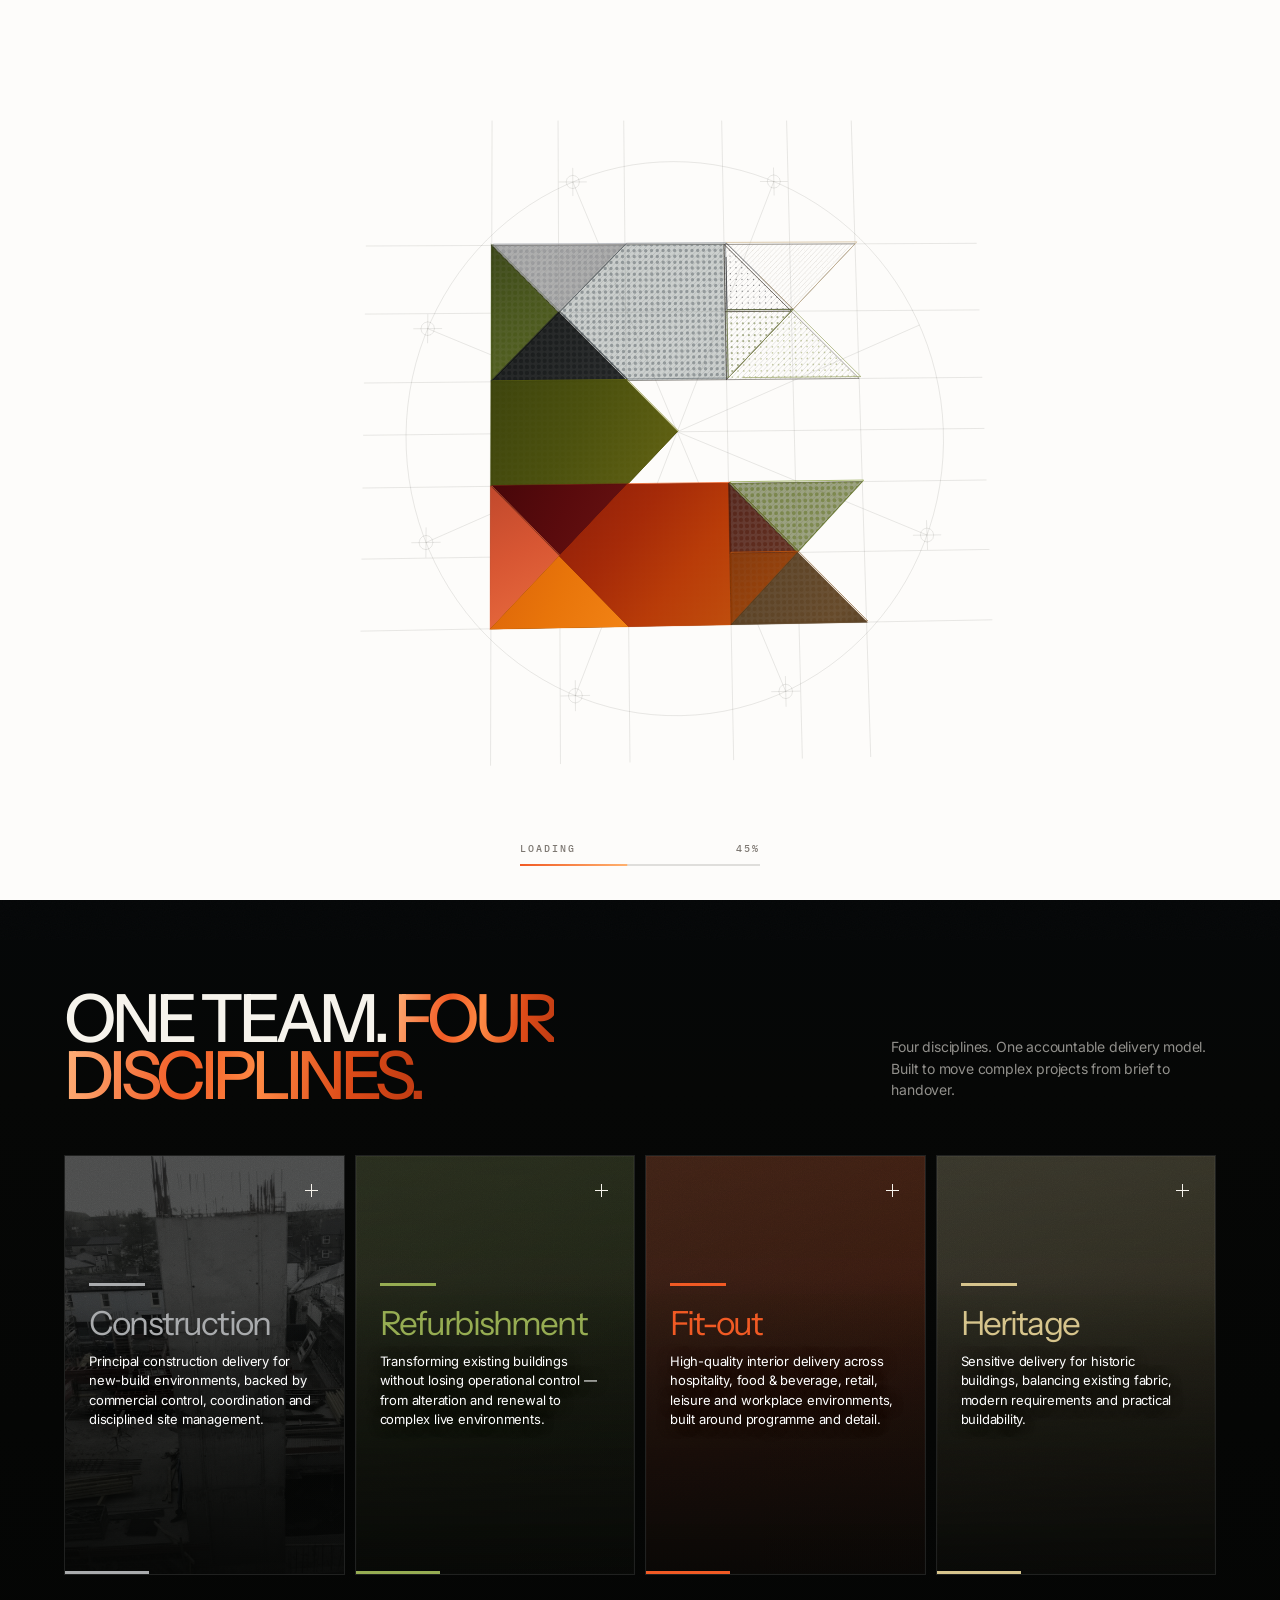
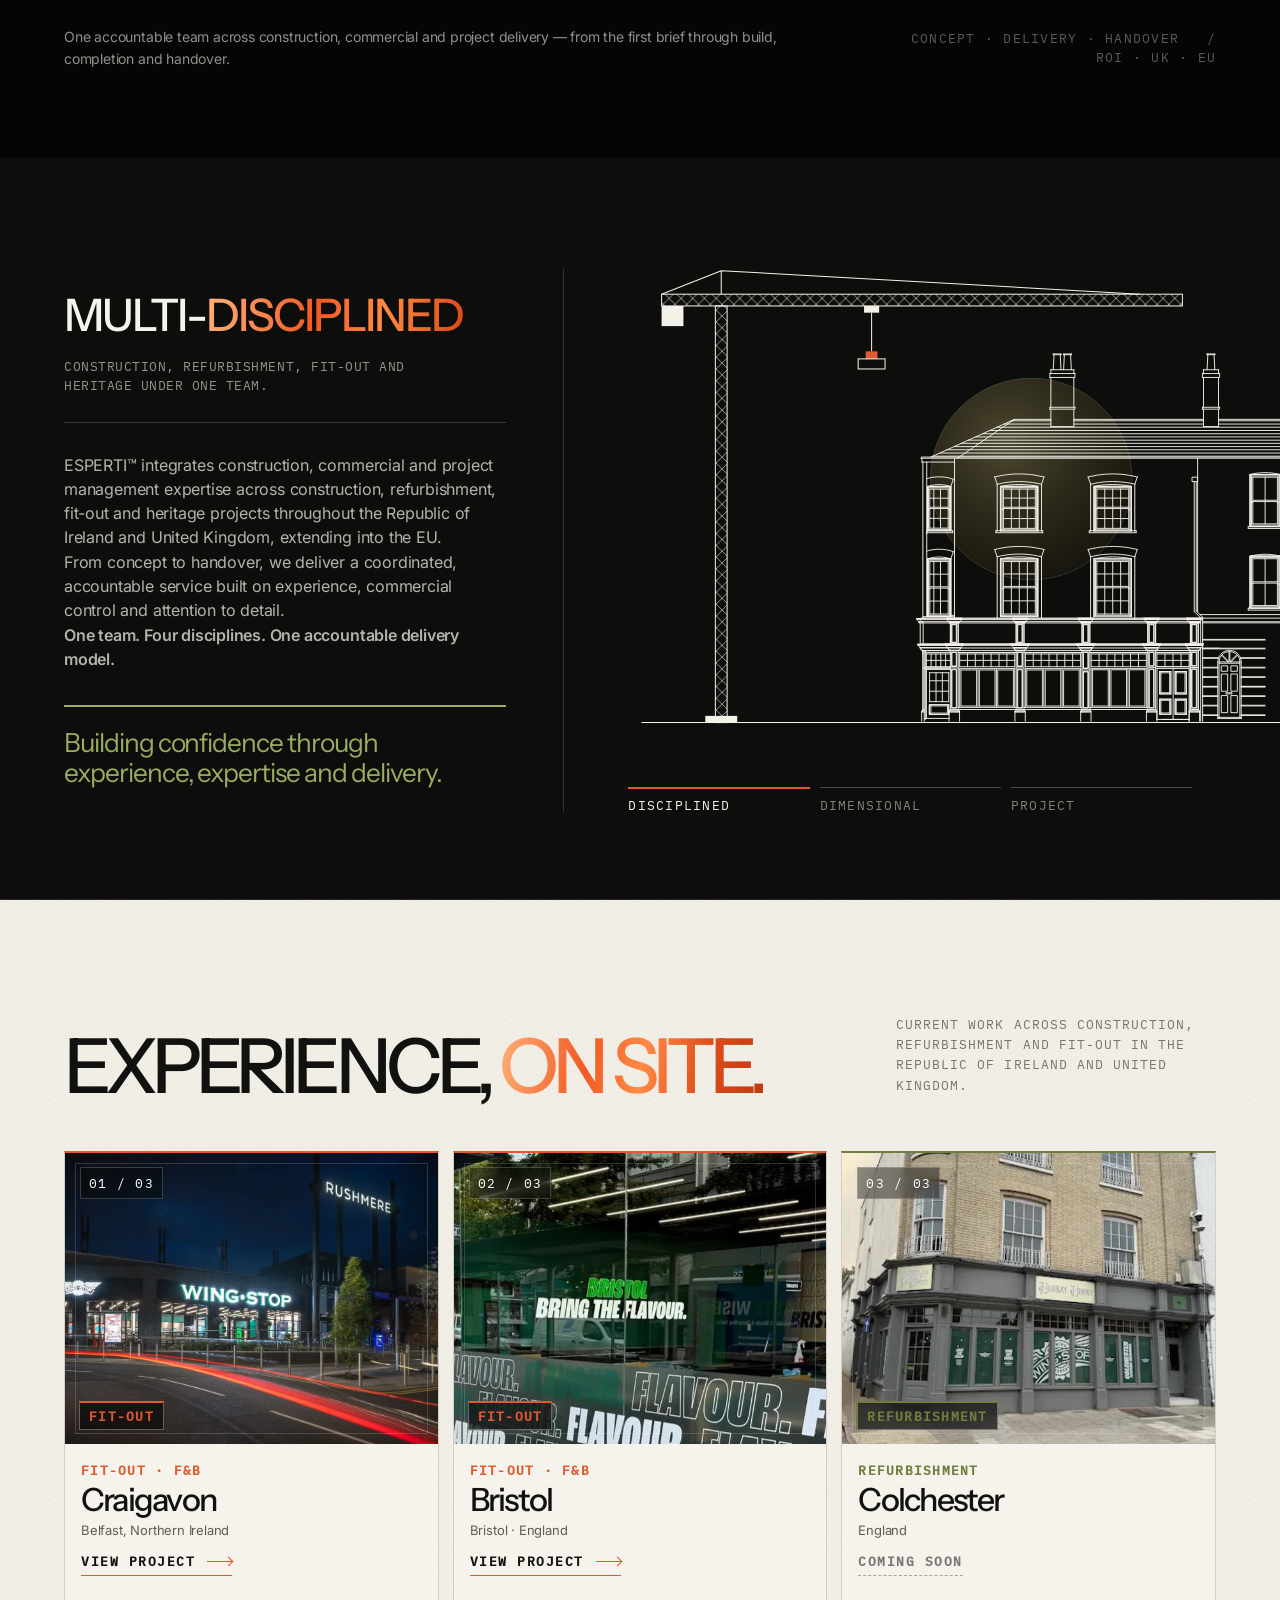
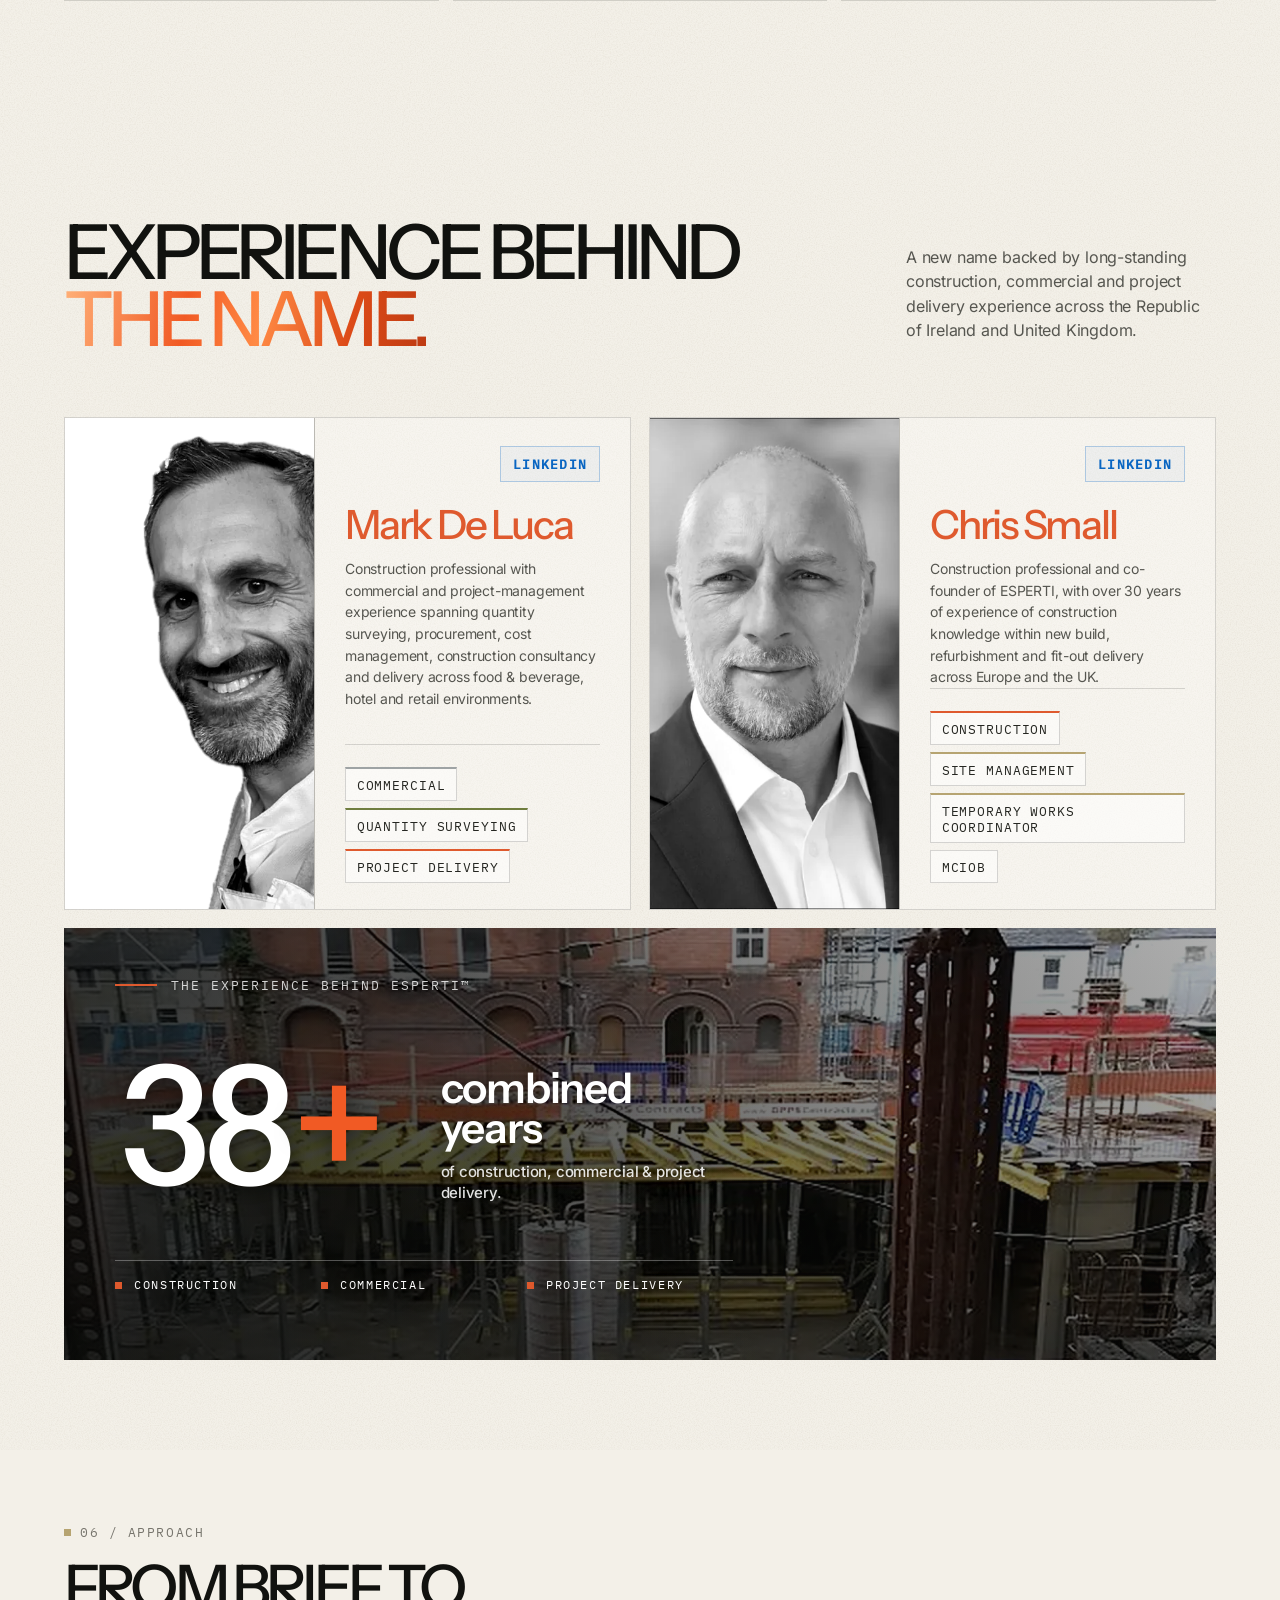
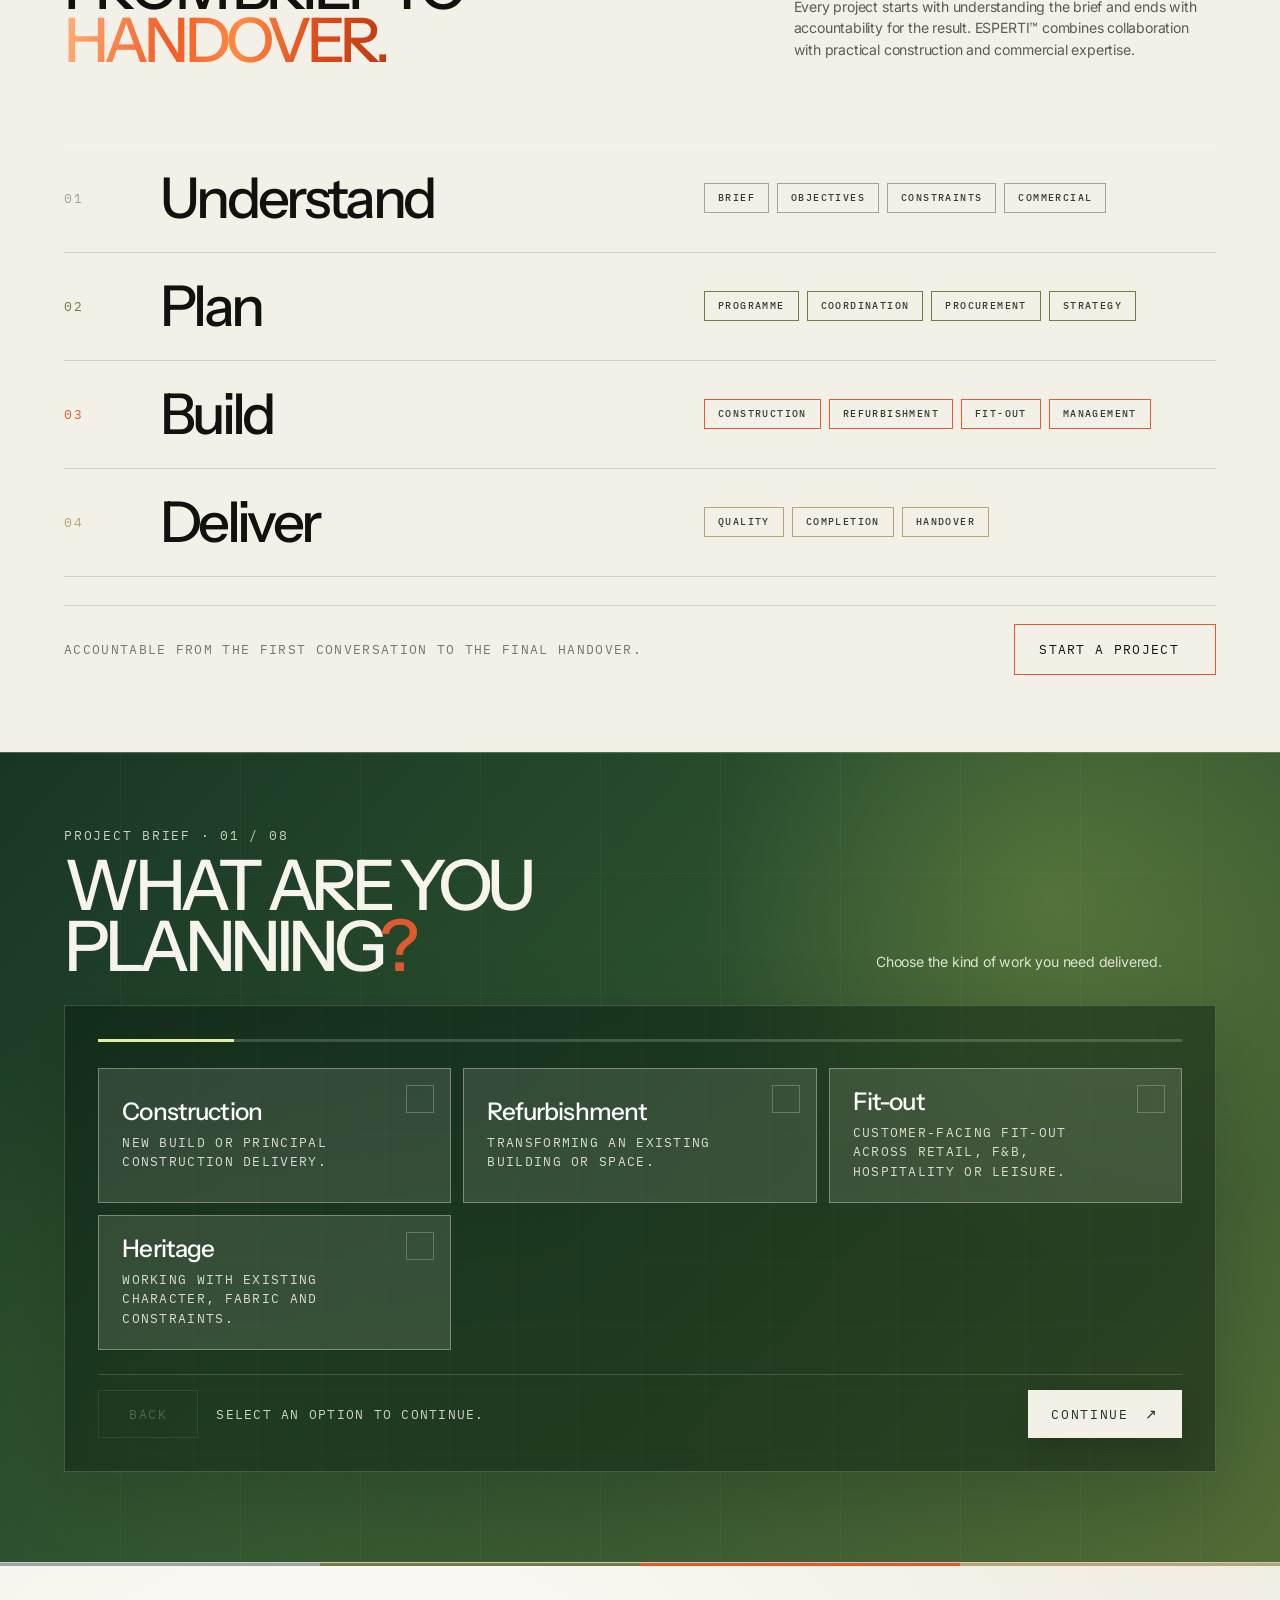
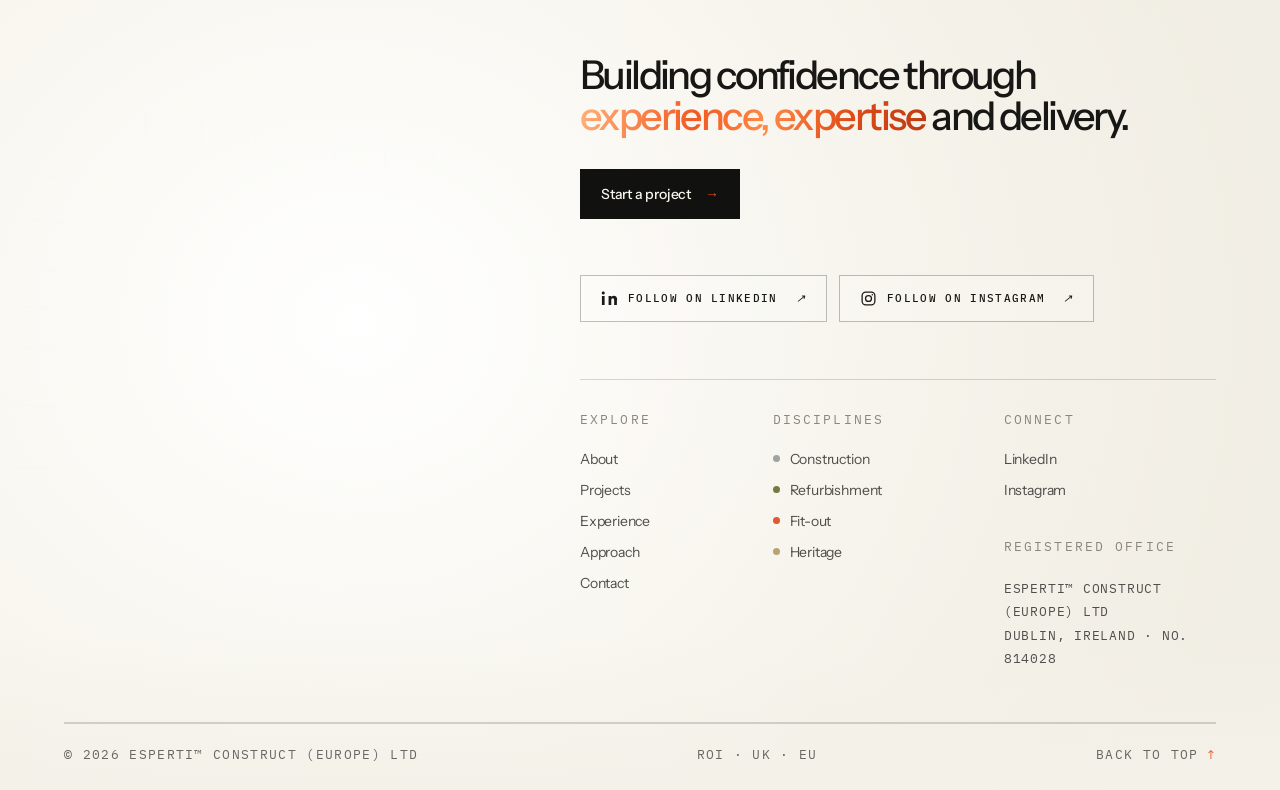
==== commit c3100753: "V2" ====
--- a/index.html
+++ b/index.html
@@ -12,9 +12,19 @@
 #pre.out{opacity:0;pointer-events:none;transition:opacity .75s cubic-bezier(.4,0,.2,1)}
 #pre.out canvas{transform:scale(1.035);transition:transform .75s cubic-bezier(.4,0,.2,1)}
 html.pre-hold .hx,html.pre-hold .hx *{animation-play-state:paused!important}
+#pre .pre-ui{position:absolute;left:50%;bottom:max(34px,calc(env(safe-area-inset-bottom,0px) + 24px));transform:translateX(-50%);width:min(240px,58vw);display:grid;grid-template-columns:1fr auto;align-items:end;gap:10px 12px;font:500 10px/1 var(--mono,ui-monospace,Menlo,monospace);letter-spacing:.2em;text-transform:uppercase;color:rgba(46,38,30,.62);pointer-events:none;transition:opacity .3s ease}
+#pre .pre-n{font-variant-numeric:tabular-nums}#pre .pre-n::after{content:"%"}
+#pre .pre-bar{grid-column:1/-1;position:relative;height:2px;background:rgba(46,38,30,.14);overflow:hidden}
+#pre .pre-bar i{position:absolute;inset:0;background:linear-gradient(90deg,#f15a24,#ffb16e);transform:scaleX(0);transform-origin:left}
+#pre.out .pre-ui{opacity:0}
+/* hero text rises in as the preloader lifts, so nothing sits half-placed underneath it */
+.hv-top,.hv-h1 .line,.hv-cta,.hv-foot{transition:opacity .9s ease,transform 1.1s cubic-bezier(.2,.7,.2,1)}
+html.pre-hold .hv-top,html.pre-hold .hv-h1 .line,html.pre-hold .hv-cta,html.pre-hold .hv-foot{opacity:0;transform:translate3d(0,26px,0)}
+.hv-top{transition-delay:.3s}.hv-h1 .line:nth-child(1){transition-delay:.05s}.hv-h1 .line:nth-child(2){transition-delay:.13s}.hv-h1 .line:nth-child(3){transition-delay:.21s}.hv-h1 .line:nth-child(4){transition-delay:.29s}.hv-cta{transition-delay:.42s}.hv-foot{transition-delay:.55s}
+
 </style>
 <title>ESPERTI™ — Construction · Refurbishment · Fit-out · Heritage</title>
-<meta name="description" content="ESPERTI™ brings construction, commercial and project delivery experience to construction, refurbishment, fit-out and heritage projects across the UK and Ireland.">
+<meta name="description" content="ESPERTI™ brings construction, commercial and project delivery experience to construction, refurbishment, fit-out and heritage projects across the Republic of Ireland and United Kingdom.">
 <meta property="og:title" content="ESPERTI™ — Construction · Refurbishment · Fit-out · Heritage">
 <meta property="og:description" content="Construction, refurbishment, fit-out and heritage experience across Ireland, the UK and Europe.">
 <meta property="og:image" content="assets/hero-twilight.webp">
@@ -93,8 +103,6 @@
 .reveal{opacity:0;transform:translateY(18px);transition:opacity .45s ease,transform .5s var(--ease)}
 .reveal.in{opacity:1;transform:none}
 @media(prefers-reduced-motion:reduce){.reveal{opacity:1;transform:none;transition:none}html{scroll-behavior:auto}}
-
-/* NAV: D1 structure, sharpened */
 .nav{position:fixed;z-index:100;top:20px;left:var(--pad);right:var(--pad);height:64px;padding:0 0 0 18px;display:flex;align-items:center;justify-content:space-between;color:#fff;background:rgba(7,8,7,.17);border:1px solid rgba(255,255,255,.34);backdrop-filter:blur(16px);-webkit-backdrop-filter:blur(16px);transition:background .35s ease,color .35s ease,border-color .35s ease,box-shadow .35s ease,top .35s ease,height .35s ease}
 .nav.scrolled{top:12px;height:58px;background:rgba(244,241,233,.94);color:var(--ink);border-color:var(--line);box-shadow:0 12px 32px rgba(0,0,0,.05)}
 .brand{display:flex;align-items:center;gap:10px;font-family:var(--disp);font-size:13px;font-weight:600;letter-spacing:.14em;text-transform:uppercase;white-space:nowrap}
@@ -117,10 +125,6 @@
 .mobile-menu.open{display:flex}
 .mobile-menu a{padding:17px 14px;border-bottom:1px solid var(--line);font-family:var(--disp);font-size:24px;letter-spacing:-.04em}
 .mobile-menu a:last-child{border-bottom:0;background:var(--ink);color:#fff}
-
-/* HERO */
-
-/* D5 SECOND SECTION, intentionally exact structure/content */
 .intro-dark{position:relative;background:var(--paper);color:var(--ink);overflow:hidden;padding-bottom:0;border-bottom:1px solid var(--line);isolation:isolate}
 .intro-dark::before{content:"";position:absolute;inset:0;background:radial-gradient(circle at 73% 30%,rgba(166,171,166,.18),transparent 27%),linear-gradient(115deg,transparent 18%,rgba(176,151,103,.06) 50%,transparent 78%),url("assets/esperti-line.webp") no-repeat center 53%/min(1150px,80vw) auto;opacity:.5;pointer-events:none;z-index:-1}
 .intro-layout{display:grid;grid-template-columns:1.02fr .98fr;gap:7vw;align-items:start;position:relative;z-index:1;min-height:560px}
@@ -130,41 +134,25 @@
 .intro-values{display:flex;gap:8px;flex-wrap:wrap;margin-top:32px}.intro-value{border:1px solid rgba(11,11,11,.12);padding:10px 12px;font-family:var(--mono);font-size:8px;letter-spacing:.12em;text-transform:uppercase;color:#66665f;background:rgba(255,255,255,.34)}
 .intro-values .intro-value:nth-child(1){border-top:2px solid var(--steel)}.intro-values .intro-value:nth-child(2){border-top:2px solid var(--moss)}.intro-values .intro-value:nth-child(3){border-top:2px solid var(--ember)}.intro-values .intro-value:nth-child(4){border-top:2px solid var(--brass)}
 .intro-bottom{position:relative;z-index:2;margin-top:34px;border-top:1px solid var(--line);display:grid;grid-template-columns:repeat(3,1fr)}
-
-/* D1 DISCIPLINES, sharpened */
 .disciplines{background:var(--dark);color:#f6f3ec;padding-top:9vw;padding-bottom:0}
 .discipline-head{display:flex;justify-content:space-between;align-items:end;padding-bottom:3vw;gap:24px}.discipline-head .display{max-width:760px}.discipline-head .copy{color:rgba(255,255,255,.54);max-width:350px;font-size:13px;line-height:1.52}.spectrum-item .num{font-family:var(--mono);font-size:9px;letter-spacing:.14em;color:var(--ember);font-weight:500}.spectrum-item .label{display:block;margin-top:20px;font-family:var(--disp);font-size:20px;letter-spacing:-.03em;font-weight:500;color:#f6f3ec}.spectrum-item .tone{display:block;margin-top:6px;font-size:10px;color:rgba(246,243,236,.46);line-height:1.4}
 .discipline-stage{min-height:74vh;position:relative;overflow:hidden;border-top:1px solid var(--line-dark)}
 .disc-tabs{position:absolute;z-index:3;top:18px;left:18px;right:18px;display:grid;grid-template-columns:repeat(4,1fr);gap:8px}.disc-tab{padding:13px 15px;background:rgba(10,10,8,.5);border:1px solid rgba(255,255,255,.16);text-align:center;color:rgba(255,255,255,.56);font-family:var(--mono);font-size:9px;letter-spacing:.13em;text-transform:uppercase;backdrop-filter:blur(8px);transition:.25s}.disc-tab.active{color:#0c0c09;background:var(--ember);border-color:var(--ember)}
 .disc-copy{position:absolute;left:30px;right:30px;bottom:5vw;z-index:2;display:flex;justify-content:space-between;align-items:end;gap:20px}.disc-name{font-family:var(--disp);font-size:clamp(48px,8vw,128px);line-height:.92;letter-spacing:-.07em;font-weight:500}.disc-desc{max-width:360px;font-size:13px;line-height:1.55;color:rgba(255,255,255,.74)}
-
-/* PROJECT */
 .project{background:var(--paper)}
-
-/* SECTORS: D1 icons + photographic background + glass cards */
 .sectors{position:relative;background:#111;color:#fff;overflow:hidden}.sectors::before{content:"";position:absolute;inset:0;background:linear-gradient(90deg,rgba(8,8,7,.86),rgba(8,8,7,.58) 55%,rgba(8,8,7,.7)),url("assets/hospitality.webp") center 42%/cover no-repeat;opacity:.95}.sectors .container{position:relative;z-index:1}.sector-head{display:grid;grid-template-columns:.68fr 1.32fr;gap:8vw;align-items:end;margin-bottom:5vw}.sector-head .display{max-width:900px}.sector-head .kicker{color:rgba(255,255,255,.56)}
 .sector-grid{display:grid;grid-template-columns:repeat(4,1fr);gap:12px}.sector{position:relative;min-height:260px;padding:28px 24px 26px;background:linear-gradient(180deg,rgba(255,255,255,.12),rgba(255,255,255,.045));border:1px solid rgba(255,255,255,.24);backdrop-filter:blur(18px) saturate(130%);-webkit-backdrop-filter:blur(18px) saturate(130%);display:flex;flex-direction:column;justify-content:space-between;transition:transform .35s var(--ease),background .3s ease,border-color .3s ease}.sector:hover{transform:translateY(-5px);background:linear-gradient(180deg,rgba(255,255,255,.17),rgba(255,255,255,.07));border-color:rgba(255,255,255,.4)}
 .sector-icon{width:46px;height:46px;color:var(--ember)}.sector:nth-child(2) .sector-icon{color:var(--moss)}.sector:nth-child(3) .sector-icon{color:var(--brass)}.sector:nth-child(4) .sector-icon{color:var(--steel)}.sector-icon svg{width:100%;height:100%}.sector-content h3{font-family:var(--disp);font-size:clamp(25px,2.3vw,38px);letter-spacing:-.05em;margin:0 0 9px;font-weight:500}.sector-content p{margin:0;color:rgba(255,255,255,.62);font-size:11px;line-height:1.5;max-width:270px}
-
-/* EXPERIENCE / FOUNDERS: D1 content structure, new image-led treatment */
 .experience{background:var(--paper2)}.people-head{display:grid;grid-template-columns:.62fr 1.38fr;gap:8vw;align-items:end}.people-head-main{display:flex;justify-content:space-between;align-items:end;gap:50px}.people-head-main .display{max-width:760px}.people-head-main .body-copy{max-width:460px;margin:0}
 .founder-grid{display:grid;grid-template-columns:1fr 1fr;gap:28px;margin-top:60px}.founder-card{display:grid;grid-template-columns:200px 1fr;min-height:360px;border-top:1px solid var(--line);border-bottom:1px solid var(--line);background:rgba(255,255,255,.18)}
 .founder-photo{height:250px;align-self:start;overflow:hidden;background:#d6d3ca;aspect-ratio:4/5}.founder-photo img{height:100%;object-fit:cover;transition:transform 1.1s var(--ease)}.founder-photo:hover img{transform:scale(1.025)}.founder-photo.mark img,.founder-photo.chris img{filter:grayscale(1)}
 .founder-content{padding:26px 20px 26px 26px;display:flex;flex-direction:column}.founder-content .meta{color:var(--muted)}.founder-content h3{font-family:var(--disp);font-size:clamp(34px,3.1vw,52px);line-height:.92;letter-spacing:-.065em;font-weight:500;margin:22px 0 14px}.founder-content p{font-size:13px;line-height:1.56;color:#5b5a54;max-width:430px;margin:0}.founder-tags{display:flex;gap:6px;flex-wrap:wrap;margin-top:auto;padding-top:24px}.founder-tags span{border:1px solid rgba(11,11,11,.12);padding:7px 9px;font-family:var(--mono);font-size:8px;letter-spacing:.08em;text-transform:uppercase;color:#6d6d67}.founder-card:first-child .founder-tags span:nth-child(1){border-top:2px solid var(--steel)}.founder-card:first-child .founder-tags span:nth-child(2){border-top:2px solid var(--moss)}.founder-card:last-child .founder-tags span:nth-child(1){border-top:2px solid var(--ember)}.founder-card:last-child .founder-tags span:nth-child(2){border-top:2px solid var(--brass)}
 .experience-grid{display:grid;grid-template-columns:1fr 1.12fr;gap:9vw;margin-top:62px}.experience-list{border-top:1px solid var(--line)}.experience-row{display:grid;grid-template-columns:1fr 1fr;gap:30px;padding:22px 0;border-bottom:1px solid var(--line)}.experience-row strong{font-family:var(--disp);font-size:17px;font-weight:500;letter-spacing:-.02em}.experience-row span{color:var(--muted);font-size:12px;line-height:1.5}
 .ledger{margin-top:52px;border-top:1px solid var(--line);padding-top:18px}.ledger-title{margin-bottom:14px}.ledger-grid{display:grid;grid-template-columns:repeat(3,1fr)}.ledger-item{padding:14px 16px 10px 0;border-right:1px solid var(--line)}.ledger-item:last-child{border-right:0}.ledger-item strong{display:block;font-family:var(--disp);font-size:16px;font-weight:500}.ledger-item span{display:block;margin-top:6px;font-size:11px;line-height:1.45;color:var(--muted)}
-
-/* APPROACH: D1 exact copy, sharpened */
 .process{background:var(--dark);color:#f6f3ec}.process-grid{display:block}.process-top{display:flex;justify-content:space-between;align-items:end;gap:8vw}.process-copy .display{max-width:720px}.process-copy .body-copy{color:rgba(255,255,255,.56);margin-top:28px;max-width:620px}.process-visual{display:flex;align-items:flex-end;gap:18px;min-width:230px;padding-bottom:8px}.process-visual-count{font-family:var(--disp);font-size:92px;line-height:.72;letter-spacing:-.08em;color:rgba(255,255,255,.9)}.process-visual-line{width:70px;height:1px;background:var(--ember);margin-bottom:8px}.process-visual-label{font-family:var(--mono);font-size:8px;line-height:1.45;letter-spacing:.1em;text-transform:uppercase;color:rgba(255,255,255,.42);padding-bottom:3px}.steps{display:grid;grid-template-columns:repeat(4,1fr);border-top:1px solid var(--line-dark);margin-top:6vw}.step{display:grid;grid-template-columns:42px 1fr;gap:16px;align-items:start;padding:30px 24px 30px 0;border-bottom:1px solid var(--line-dark);border-right:1px solid var(--line-dark);min-height:190px}.step:last-child{border-right:0;padding-right:0}.step-no{font-family:var(--mono);font-size:9px;letter-spacing:.13em;color:rgba(255,255,255,.36)}.step h3{font-family:var(--disp);font-size:clamp(28px,3vw,42px);line-height:.95;letter-spacing:-.06em;font-weight:400;margin:0 0 10px}.step p{font-size:13px;line-height:1.52;color:rgba(255,255,255,.53);max-width:480px;margin:0}.step:nth-child(1) .step-no{color:var(--steel)}.step:nth-child(2) .step-no{color:var(--moss)}.step:nth-child(3) .step-no{color:var(--ember)}.step:nth-child(4) .step-no{color:var(--brass)}
-
-/* FIELD: D1 layout + D5 copywriting */
 .social{background:var(--paper);padding-bottom:10vw}.social-head{display:flex;justify-content:space-between;align-items:end;gap:24px}.social-head .copy{max-width:380px}.social-grid{display:grid;grid-template-columns:repeat(3,1fr);gap:14px;margin-top:5vw}.social-card{background:var(--paper2);padding:22px;min-height:300px;display:flex;flex-direction:column;justify-content:space-between;position:relative;overflow:hidden;border:1px solid var(--line)}.social-card .tag{font-family:var(--mono);font-size:8px;letter-spacing:.12em;text-transform:uppercase;color:var(--muted);position:relative;z-index:2}.social-card h3{font-family:var(--disp);font-size:clamp(27px,2.8vw,42px);line-height:.95;letter-spacing:-.06em;margin:0;max-width:320px;font-weight:500;position:relative;z-index:2}.social-card a{font-family:var(--mono);font-size:9px;text-transform:uppercase;letter-spacing:.1em;position:relative;z-index:2;font-weight:500}.social-card.photo{background:#111;color:#fff}.social-card.photo img{position:absolute;inset:0;width:100%;height:100%;object-fit:cover;transition:transform 1.2s var(--ease)}.social-card.photo::after{content:"";position:absolute;inset:0;background:linear-gradient(0deg,rgba(0,0,0,.8),rgba(0,0,0,.1) 55%)}.social-card.photo:hover img{transform:scale(1.04)}.social-card.photo .tag,.social-card.photo h3{color:#fff}.social-card.photo a{color:#fff}.social-card:nth-child(3){background:var(--moss);color:#0c0c09}.social-card:nth-child(3) .tag{color:rgba(12,12,9,.62)}
-
-/* CONTACT */
 .contact{min-height:78vh;background:var(--dark);color:#fff;display:flex;flex-direction:column;justify-content:space-between}.contact .display{max-width:1080px}.contact .display em{color:var(--ember)}
 .footer{background:var(--dark2);color:rgba(255,255,255,.58);padding:20px var(--pad);display:flex;justify-content:space-between;align-items:center;font-family:var(--mono);font-size:8px;letter-spacing:.11em;text-transform:uppercase;border-top:1px solid var(--line-dark)}.footer-brand{font-family:var(--disp);font-weight:500;letter-spacing:.16em;color:#fff}.footer a:hover{color:#fff}
-
-/* 2026 ESPERTI revision: video hero, project archive, founder rework, logo-derived accents */
 .discipline-spectrum .spectrum-item.refurb{border-top-color:var(--moss)}
 .discipline-spectrum .spectrum-item.fitout{border-top-color:var(--ember)}
 .discipline-spectrum .spectrum-item.heritage{border-top-color:var(--brass)}
@@ -182,8 +170,6 @@
 .disc-tab[data-name="Refurbishment"].active{background:rgba(123,141,70,.96)}
 .disc-tab[data-name="Fit-out"].active{background:rgba(241,90,36,.96)}
 .disc-tab[data-name="Heritage"].active{background:rgba(194,180,136,.96)}
-
-/* Selected projects archive */
 .project{background:var(--paper);padding-top:7vw}
 .project-heading-band{position:relative;min-height:48vh;display:flex;align-items:flex-end;overflow:hidden;background:#12130f;color:#fff;margin-bottom:5vw;border-top:1px solid var(--line)}
 .project-heading-band img{position:absolute;inset:0;width:100%;height:100%;object-fit:cover;filter:saturate(.72) contrast(1.05);transform:scale(1.02);transition:transform 1.2s var(--ease)}
@@ -216,11 +202,7 @@
 .project-card .project-meta span{font-family:var(--mono);font-size:7px;letter-spacing:.08em;text-transform:uppercase;color:var(--muted)}
 .project-card:nth-child(3n+2) .project-client{color:var(--moss)}
 .project-card:nth-child(3n) .project-client{color:#9b8046}
-
-/* Sectors: subtle logo green rather than a generic block of colour */
 .social-card:nth-child(3){background:linear-gradient(135deg,var(--moss),#8d9b54)}
-
-/* Founder section rebuild */
 .experience{background:var(--paper2);overflow:hidden}
 .people-head{grid-template-columns:.42fr 1.58fr;gap:5vw;align-items:end}
 .people-head-main{display:grid;grid-template-columns:1.05fr .7fr;gap:5vw;align-items:end}
@@ -245,10 +227,7 @@
 .experience-row strong{font-size:18px}.experience-row span{max-width:430px}
 .ledger{margin-top:0}.ledger-title{display:flex;justify-content:space-between;gap:20px;align-items:end}
 .experience-disclaimer{margin-top:18px;padding-top:14px;border-top:1px solid var(--line);font-family:var(--mono);font-size:7px;letter-spacing:.08em;line-height:1.55;text-transform:uppercase;color:#7b7a73;max-width:650px}
-
-/* Remove unnecessary hard breaks in display headlines; let the layout decide. */
 .display br,.hero-card h1 br{display:none}
-
 @media(max-width:950px){
   .project-heading-band{min-height:54vh}.project-grid-6{grid-template-columns:1fr 1fr}
   .people-head{grid-template-columns:1fr}.people-head-main{grid-template-columns:1fr}.founder-grid{grid-template-columns:1fr}.founder-photo{height:420px}
@@ -256,7 +235,6 @@
 @media(max-width:600px){
   .project-heading-band{min-height:62vh}.project-heading-content{padding:24px}.project-grid-6{grid-template-columns:1fr}.project-archive-note{display:block}.project-archive-note .count{margin-top:12px}.founder-photo{height:360px;width:min(100%,288px)}.founder-topline{display:block}.founder-linkedin{margin-top:15px}.founder-content{padding:20px}
 }
-
 @media(max-width:1100px){.navlinks a{padding-inline:13px}.nav-cta{min-width:112px}.founder-card{grid-template-columns:.55fr 1.45fr}
 }
 @media(max-width:950px){
@@ -270,11 +248,7 @@
   .container{padding-inline:20px}.nav{left:12px;right:12px;padding-left:14px}.mobile-menu{left:12px;right:12px}.brand-word{font-size:11px;letter-spacing:.12em}.brand img{width:28px;height:28px}.hero h1{font-size:15.5vw}.hero-stats{grid-template-columns:1fr}.hero-geography{display:block!important;margin-top:8px!important;font-family:var(--mono);font-size:8px!important;letter-spacing:.12em;text-transform:uppercase;color:rgba(255,255,255,.46)!important}
   .intro-copy-dark .display{font-size:18vw}.intro-bottom{margin-top:30px}.disc-tabs{grid-template-columns:1fr 1fr}.disc-name{font-size:17vw;margin-bottom:16px}.disc-copy{display:block;left:22px;right:22px;bottom:28px}.disc-desc{max-width:100%}.sector-grid{grid-template-columns:1fr}.sector{min-height:230px}.founder-card{grid-template-columns:1fr}.founder-photo{height:360px;width:100%;max-width:288px;min-height:0}.founder-content{padding:22px}.founder-tags{margin-top:28px}.ledger-grid{grid-template-columns:1fr}.ledger-item,.ledger-item:nth-child(2),.ledger-item:nth-child(3){border-right:0;border-top:1px solid var(--line)}.ledger-item:first-child{border-top:0}.steps{grid-template-columns:1fr}.step,.step:nth-child(2n){grid-template-columns:48px 1fr;gap:14px;border-right:0;padding:24px 0}.social-card{min-height:310px}.contact .display{font-size:16vw}
 }
-
-/* FINAL REFINEMENTS · 25 SEP 2026 */
-
 .intro-dark::before{opacity:.16;background:radial-gradient(circle at 73% 30%,rgba(166,171,166,.16),transparent 27%),linear-gradient(115deg,transparent 18%,rgba(176,151,103,.05) 50%,transparent 78%),url("assets/esperti-line.webp") no-repeat center 53%/min(920px,64vw) auto}
-
 .disciplines{padding-top:8vw}
 .spectrum-item.construction{background:linear-gradient(135deg,rgba(169,171,173,.10),rgba(255,255,255,.02))}
 .spectrum-item.refurb{background:linear-gradient(135deg,rgba(123,141,70,.11),rgba(255,255,255,.02))}
@@ -284,7 +258,6 @@
 .spectrum-item.refurb:hover{border-color:rgba(123,141,70,.5)}
 .spectrum-item.fitout:hover{border-color:rgba(241,90,36,.5)}
 .spectrum-item.heritage:hover{border-color:rgba(194,180,136,.5)}
-
 .discipline-stage{min-height:58vh;display:grid;grid-template-columns:minmax(0,1.18fr) minmax(360px,.82fr);background:#12130f;border:1px solid var(--line-dark);border-top:0}
 .disc-panel-media{position:relative;min-width:0;min-height:58vh;background:#151610;overflow:hidden}
 .disc-image img.is-active{opacity:1}
@@ -300,7 +273,6 @@
 .disc-index{font-family:var(--mono);font-size:8px;letter-spacing:.12em;color:rgba(255,255,255,.4);margin-bottom:16px}
 .disc-name{font-size:clamp(52px,5.6vw,88px);line-height:.88;letter-spacing:-.075em;margin-bottom:20px}
 .disc-desc{max-width:340px;font-size:12px;line-height:1.58;color:rgba(255,255,255,.62)}
-
 .project{padding-top:9vw}
 .project-heading-band{min-height:42vh;margin-bottom:3vw}
 .project-heading-content h2{max-width:860px}
@@ -312,7 +284,6 @@
 .project-card h3{font-size:clamp(24px,2vw,32px)}
 .project-card .project-location{margin-top:6px}
 .project-card .project-meta{margin-top:14px;padding-top:11px}
-
 #sectors{padding-top:86px;padding-bottom:86px}
 .sector-head{margin-bottom:32px}
 .sector-grid{gap:10px}
@@ -320,7 +291,6 @@
 .sector-icon,.sector:nth-child(2) .sector-icon,.sector:nth-child(3) .sector-icon,.sector:nth-child(4) .sector-icon{width:34px;height:34px;color:#fff}
 .sector-content h3{font-size:clamp(24px,2.1vw,34px);margin-bottom:6px}
 .sector-content p{font-size:10px;line-height:1.35;max-width:240px;color:rgba(255,255,255,.58)}
-
 .experience{padding-top:9vw}
 .people-head-main{grid-template-columns:minmax(0,1fr) 320px;gap:5vw}
 .people-head-main .display{max-width:760px}
@@ -335,7 +305,6 @@
 .founder-tags{margin-top:auto;padding-top:15px}
 .founder-tags span{padding:6px 7px;font-size:7px}
 .experience-grid{margin-top:44px}
-
 @media(max-width:950px){
   .discipline-stage{grid-template-columns:1fr;min-height:0}
   .disc-panel-media{min-height:50vh}
@@ -343,7 +312,6 @@
   .founder-card{grid-template-columns:.46fr .54fr}
 }
 @media(max-width:600px){
-  
   .intro-dark::before{background-size:780px auto;opacity:.12}
   .discipline-stage{margin-inline:-1px}
   .disc-panel-media{min-height:48vh}
@@ -357,7 +325,6 @@
   .founder-card{grid-template-columns:1fr;min-height:0}
   .founder-photo{height:255px}
 }
-/* V4 LAYOUT REFINEMENTS · 25 SEP 2026 */
 @keyframes heroScrollDrop{0%{top:-40%}70%,100%{top:100%}}
 @media(prefers-reduced-motion:reduce){.hero-scroll-cue-track::after{animation:none;top:0}}
 @media(max-width:700px){.hero-scroll-cue{display:none}}
@@ -417,9 +384,6 @@
   .social-grid{grid-template-columns:1fr}
   .social-card:last-child{grid-column:auto}
 }
-
-/* FINAL A3 PASS · 26 SEP 2026 */
-/* Disciplines: one interaction, no duplicated tab row */
 .discipline-spectrum{display:none!important}
 .discipline-stage{display:grid;grid-template-columns:34% 66%;min-height:72vh;border-top:1px solid var(--line-dark);background:#0d0e0c}
 .disc-panel-info{grid-column:1;grid-row:1;position:relative;padding:24px 28px 30px;border-right:1px solid var(--line-dark);display:flex;flex-direction:column;justify-content:space-between;min-width:0}
@@ -437,7 +401,6 @@
 .disc-index{font-family:var(--mono);font-size:8px;letter-spacing:.14em;color:rgba(255,255,255,.46);margin-bottom:8px}
 .disc-name{font-size:clamp(34px,4.5vw,72px);margin-bottom:8px}
 .disc-desc{max-width:520px;font-size:11px;line-height:1.45;color:rgba(255,255,255,.72)}
-/* DISCIPLINE DESKTOP FIX: keep title/copy below the selector instead of overlapping it */
 @media(min-width:951px){
   .disc-panel-info{overflow:hidden;}
   .disc-tabs{flex:none;}
@@ -445,10 +408,7 @@
   .disc-name{font-size:clamp(34px,3.2vw,54px);line-height:.95;margin-bottom:12px;}
   .disc-desc{max-width:520px;font-size:11px;line-height:1.5;}
 }
-
-/* sectors breathing room */
 #sectors{padding-top:clamp(150px,14vw,220px);padding-bottom:clamp(150px,14vw,220px)}
-/* experience / founders: image-led 4:5 cards */
 .people-head{grid-template-columns:.72fr 1.28fr;gap:9vw;align-items:end}
 .people-head-main{display:block}
 .people-head-main .display{max-width:820px}
@@ -464,7 +424,6 @@
 .founder-content h3{font-size:clamp(34px,3.4vw,58px);margin:15px 0 9px}
 .founder-content p{font-size:12px;line-height:1.55;max-width:560px}
 .founder-tags{margin-top:17px;padding-top:14px;border-top:1px solid var(--line)}
-/* process: horizontal project lifecycle */
 .process{background:var(--dark);color:#fff}
 .process-grid{display:block}
 .process-top{display:flex;justify-content:space-between;align-items:flex-end;gap:6vw;flex-wrap:wrap}
@@ -486,7 +445,6 @@
 .step:nth-child(1){color:var(--steel)}.step:nth-child(2){color:var(--moss)}.step:nth-child(3){color:var(--ember)}.step:nth-child(4){color:var(--brass)}
 .step-no{display:block;color:rgba(255,255,255,.35);margin-bottom:16px}
 .step h3{color:#f6f3ec;margin-bottom:10px}.step p{color:rgba(255,255,255,.5)}
-/* social: image + two direct network cards */
 .social{background:var(--paper)}
 .social-grid{grid-template-columns:1.35fr .825fr .825fr;gap:14px;margin-top:5vw}
 .social-card{min-height:360px;padding:24px;border:1px solid var(--line);border-radius:0!important;text-decoration:none}
@@ -520,18 +478,14 @@
  .social-grid{grid-template-columns:1fr}.social-photo-card{min-height:380px;grid-row:auto}.social-network-card{min-height:260px}
  .process-top{gap:32px}.process-visual{text-align:left;margin-top:8px}.process-visual-count{font-size:22vw}
 }
-
-/* FINAL CONTENT / HIERARCHY PASS · 26 SEP 2026 */
 .market-strip{display:grid;grid-template-columns:repeat(3,1fr);margin-top:56px;border-top:1px solid var(--line);border-bottom:1px solid var(--line)}
 .market-item{min-height:150px;padding:22px 26px 24px 0;display:grid;grid-template-columns:auto 1fr;column-gap:18px;align-content:center;border-right:1px solid var(--line)}
 .market-item:last-child{border-right:0;padding-left:26px}.market-item:nth-child(2){padding-left:26px}
 .market-item .meta{grid-column:1/-1;margin-bottom:16px}.market-item strong{font-family:var(--disp);font-size:clamp(36px,4vw,64px);font-weight:500;letter-spacing:-.06em;line-height:.9}.market-item span:last-child{font-family:var(--mono);font-size:8px;letter-spacing:.11em;text-transform:uppercase;color:var(--muted);align-self:end;padding-bottom:3px}
-/* People: left-led editorial heading */
 .people-head{display:block!important}
 .people-head-main{display:block!important}
 .people-head-main .display{max-width:900px!important;text-align:left!important;font-size:clamp(54px,7vw,112px)!important;line-height:.88!important}
 .people-head-main .body-copy{max-width:650px!important;margin:26px 0 0!important;text-align:left!important}
-/* Compact founder cards with consistent portrait inset */
 .founder-grid{grid-template-columns:1fr 1fr!important;gap:16px!important;margin-top:52px!important}
 .founder-card{display:grid!important;grid-template-columns:210px minmax(0,1fr)!important;min-height:330px!important;background:rgba(255,255,255,.12)!important;border:1px solid var(--line)!important;overflow:hidden!important}
 .founder-photo{height:100%!important;min-height:330px!important;aspect-ratio:auto!important;border:0!important;border-right:1px solid var(--line)!important}
@@ -539,7 +493,6 @@
 .founder-content h3{font-size:clamp(30px,2.7vw,48px)!important;margin:13px 0 10px!important}
 .founder-content p{font-size:11px!important;line-height:1.55!important;max-width:390px!important}
 .founder-tags{margin-top:auto!important}
-/* Video belongs to founder story, not as a generic interlude */
 .founder-experience-video{position:relative;min-height:430px;margin-top:18px;overflow:hidden;background:#111;color:#fff}
 .founder-experience-video>video{position:absolute;inset:0;width:100%;height:100%;object-fit:cover;filter:saturate(.8) contrast(1.06);transform:scale(1.01)}
 .founder-video-overlay{position:absolute;inset:0;background:linear-gradient(90deg,rgba(5,6,5,.82),rgba(5,6,5,.28) 65%,rgba(5,6,5,.16)),linear-gradient(0deg,rgba(5,6,5,.48),transparent 58%)}
@@ -552,9 +505,6 @@
 @media(max-width:700px){
  .people-head-main .display{font-size:15vw!important}.founder-card{grid-template-columns:1fr!important}.founder-photo{height:300px!important;min-height:300px!important;border-right:0!important;border-bottom:1px solid var(--line)!important}.founder-content{padding:18px!important}.founder-experience-video{min-height:430px}.founder-video-content{padding:28px 20px}.founder-video-stat{font-size:32vw}.founder-video-copy{display:block}.founder-video-copy strong{display:block;margin-bottom:8px}.founder-video-copy span{display:block}.market-item strong{font-size:48px}
 }
-
-/* PREMIUM POLISH PASS · 26 SEP 2026 */
-/* Market strip: numbered labels removed, brand-colour accents added, refined rhythm */
 .market-strip{border-top:0;border-bottom:1px solid var(--line)}
 .market-item{position:relative;padding-top:28px;border-top:2px solid var(--steel);transition:background .3s var(--ease)}
 .market-item:nth-child(2){border-top-color:var(--moss)}
@@ -563,14 +513,8 @@
 .market-item .meta{color:#8a8a82;font-weight:500}
 .market-item strong{color:var(--ink)}
 .market-item span:last-child{color:#7a7a73}
-
-/* Hero discipline card: tighter first/last row inset for visual balance */
-
-/* Disciplines: smoother, slower cross-fade between the four project images */
 .disc-image img{transition:opacity .85s var(--ease),transform 1.4s var(--ease)!important;transform:scale(1.03)}
 .disc-image img.is-active{transform:scale(1)}
-
-/* Founders: quieter grayscale-to-colour reveal + tighter, more editorial layout */
 .founder-card{transition:border-color .35s ease,transform .4s var(--ease),box-shadow .4s var(--ease)}
 .founder-card:hover{transform:translateY(-5px);box-shadow:0 26px 54px rgba(16,17,15,.10)}
 .founder-photo img{transition:transform 1.3s var(--ease),filter .7s ease!important}
@@ -584,8 +528,6 @@
 .founder-tags{gap:7px!important}
 .founder-tags span{background:rgba(11,11,11,.035);border-color:rgba(11,11,11,.1)!important;transition:background .2s ease,border-color .2s ease}
 .founder-card:hover .founder-tags span{border-color:rgba(11,11,11,.2)!important}
-
-/* Contact: rebuilt as a proper closing section instead of one line + link */
 .contact-layout{display:flex;flex-direction:column;justify-content:space-between;min-height:72vh}
 .contact-grid{display:grid;grid-template-columns:1.1fr 1fr 1.2fr;gap:30px;border-top:1px solid var(--line-dark);padding-top:32px}
 .contact-col{display:flex;flex-direction:column;gap:9px}
@@ -598,17 +540,12 @@
 .contact-button.ghost{border-color:rgba(255,255,255,.16);color:rgba(255,255,255,.68)}
 .contact-button.ghost:hover{background:transparent;border-color:rgba(255,255,255,.45);color:#fff}
 @media(max-width:700px){.contact-grid{grid-template-columns:1fr;gap:22px}.contact-cta-col{flex-direction:row}.contact-button{flex:1}}
-
-/* PREMIUM POLISH PASS 2 · 27 SEP 2026 */
-/* Combined-experience video band: tighter, more considered composition */
 .founder-experience-video{margin-top:26px;border-top:2px solid var(--ember)}
 .founder-video-content{padding-top:44px;padding-bottom:44px}
 .founder-video-content .kicker{color:rgba(255,255,255,.5)}
 .founder-video-stat{margin:14px 0 22px;position:relative}
 .founder-video-copy{gap:16px;padding-top:18px;border-top:1px solid rgba(255,255,255,.22);max-width:560px}
 .founder-video-copy strong{color:#fff}
-
-/* Experience list: brand-colour markers replace the plain rule, consistent with disciplines/process/market-strip */
 .experience-list{border-top:0}
 .experience-row{position:relative;grid-template-columns:1fr 1.05fr;gap:34px;padding:24px 0 24px 22px;transition:padding-left .3s var(--ease),background .3s ease}
 .experience-row::before{content:"";position:absolute;left:0;top:26px;width:11px;height:2px;background:var(--steel)}
@@ -618,8 +555,6 @@
 .experience-row:hover{padding-left:28px;background:rgba(16,17,15,.02)}
 .experience-row strong{letter-spacing:-.025em}
 .experience-row span{max-width:400px}
-
-/* Ledger: unified 6-up grid with brand-colour accents, replacing the flat two-row list */
 .ledger{border-top:0;padding-top:0;margin-top:0!important}
 .ledger-grid{grid-template-columns:repeat(3,1fr)}
 .ledger-item{position:relative;padding:22px 20px 18px 0;border-top:2px solid var(--steel);border-right:1px solid var(--line);transition:background .3s ease,padding-left .3s var(--ease)}
@@ -630,9 +565,6 @@
 .ledger-item:nth-child(3n+2):hover,.ledger-item:nth-child(3n+3):hover{padding-left:24px}
 .ledger-item strong{font-size:18px;letter-spacing:-.03em}
 .ledger-item span{margin-top:8px}
-
-/* PREMIUM POLISH PASS 3 · 27 SEP 2026 · Motion */
-/* Staggered grid reveals: children fade up in sequence instead of as one block */
 .reveal.stagger{opacity:1;transform:none}
 .stagger>*{opacity:0;transform:translateY(16px);transition:opacity .55s ease,transform .6s var(--ease)}
 .stagger.in>*{opacity:1;transform:none}
@@ -642,23 +574,13 @@
 .stagger>*:nth-child(4){transition-delay:.21s}
 .stagger>*:nth-child(5){transition-delay:.28s}
 .stagger>*:nth-child(6){transition-delay:.35s}
-
-/* Heading reveal via clip-path: headline sweeps into view instead of just fading */
-/* Heading reveal removed: headings render normally. */
 .mask-reveal,.mask-reveal.in{clip-path:none;transition:none}
-
-/* Count-up number */
 .countup{display:inline-block;font-variant-numeric:tabular-nums}
-
-/* Parallax video bands: will-change hint, base transform kept in sync with JS */
 .hero-media video,.founder-experience-video>video{will-change:transform}
-
 @media(prefers-reduced-motion:reduce){
   .stagger>*{transition:none;opacity:1;transform:none}
   .mask-reveal{transition:none;clip-path:none}
 }
-
-/* Footer: rebuilt as a proper sitemap + contact block, replacing the single thin row */
 .footer{display:block;padding:0}
 .footer-top{display:grid;grid-template-columns:1.3fr .9fr .9fr .9fr;gap:5vw;padding:64px var(--pad) 44px}
 .footer-brand-col .footer-brand{font-family:var(--disp);font-size:22px;font-weight:500;letter-spacing:.1em;color:#fff}
@@ -671,8 +593,6 @@
 .footer-bottom{display:flex;justify-content:space-between;gap:20px;padding:18px var(--pad);border-top:1px solid var(--line-dark);font-family:var(--mono);font-size:8px;letter-spacing:.1em;text-transform:uppercase;color:rgba(255,255,255,.4)}
 @media(max-width:900px){.footer-top{grid-template-columns:1fr 1fr;row-gap:36px}.footer-brand-col{grid-column:1/-1}}
 @media(max-width:560px){.footer-top{grid-template-columns:1fr;row-gap:32px;padding:52px var(--pad) 36px}.footer-bottom{flex-direction:column;gap:8px}}
-
-/* MOBILE DISCIPLINE SLIDER + CONTACT FORM */
 .disc-mobile-meta{display:none}
 .contact-email{display:inline-block;margin-top:28px;font-family:var(--mono);font-size:10px;letter-spacing:.1em;text-transform:uppercase;color:#fff;border-bottom:1px solid rgba(255,255,255,.35);padding-bottom:7px}
 .contact-form{border-top:1px solid rgba(255,255,255,.18);padding-top:28px;display:flex;flex-direction:column;gap:18px}
@@ -712,7 +632,6 @@
   .contact-form{margin-top:42px;padding-top:22px}
   .form-submit{width:100%}
 }
-/* DISCIPLINE COLLAGE PASS · 27 SEP 2026 */
 .disc-panel-media{overflow:hidden;background:#11120f}
 .disc-collage{position:absolute;inset:0;display:grid;grid-template-columns:1.12fr .88fr;grid-template-rows:1fr 1fr;gap:5px;padding:5px;background:#11120f}
 .disc-collage-img{width:100%;height:100%;object-fit:cover;display:block;opacity:0;filter:saturate(.72) contrast(1.04);transition:opacity .5s ease,transform .7s cubic-bezier(.2,.7,.2,1),filter .4s ease}
@@ -722,12 +641,8 @@
 .disc-collage-label{position:absolute;z-index:3;left:22px;bottom:20px;font-family:var(--mono);font-size:8px;letter-spacing:.14em;color:rgba(255,255,255,.76);text-transform:uppercase;padding:9px 11px;background:rgba(10,11,9,.54);border:1px solid rgba(255,255,255,.16);backdrop-filter:blur(8px)}
 @media(max-width:950px){.disc-collage{grid-template-columns:1.1fr .9fr}.disc-collage-label{left:15px;bottom:15px}}
 @media(max-width:600px){.disc-collage{gap:4px;padding:4px}.disc-collage-label{font-size:7px;left:12px;bottom:12px;padding:7px 9px}.disc-panel-media{min-height:58vh!important}}
-
-/* FINAL CHECK · 28 SEP 2026 · hierarchy and asset cleanup */
-/* Hero intentionally has no eyebrow. Geographic signal remains as quiet metadata. */
 @media(max-width:700px){
 }
-/* Founders: consistent 4:5 portraits, smaller and more editorial. */
 .founder-grid{grid-template-columns:repeat(2,minmax(0,1fr))!important;gap:34px!important;margin-top:56px!important}
 .founder-card{display:block!important;min-height:0!important;background:transparent!important;border:0!important;overflow:visible!important}
 .founder-photo{width:min(100%,320px)!important;height:auto!important;min-height:0!important;aspect-ratio:4/5!important;border:1px solid var(--line)!important;margin:0 0 18px!important}
@@ -742,23 +657,14 @@
   .founder-grid{gap:40px!important}
   .founder-photo{width:min(100%,288px)!important}
 }
-
-/* 28 SEP 2026 VISUAL REFINEMENT */
-/* Intro: remove eyebrow and use disciplined colour treatment */
 .intro-statement{max-width:860px;line-height:.86}
 .intro-statement span{color:var(--ink)}
 .intro-statement em{font-style:normal;color:var(--moss)}
 .intro-statement strong{font-weight:500;color:var(--ember)}
-
-/* Header: translucent white architectural glass */
 .nav{background:rgba(248,247,242,.68)!important;border:1px solid rgba(255,255,255,.62)!important;backdrop-filter:blur(8px)!important;-webkit-backdrop-filter:blur(8px)!important;box-shadow:0 10px 35px rgba(0,0,0,.08)!important}
 .navlinks a{font-weight:600!important;letter-spacing:.045em!important}
 .navlinks .nav-cta{font-weight:700!important;background:var(--ember)!important;color:#fff!important}
-
-/* Hero: darker film, smaller typography, better wide-screen balance */
 @media(min-width:1600px){.hero-minimal h1{font-size:clamp(56px,5.15vw,92px)!important;max-width:900px!important}.hero-minimal{grid-template-columns:minmax(0,900px) 252px!important;justify-content:space-between}}
-
-/* Capabilities: compact square contact-sheet rows, not another card UI */
 .disciplines-gallery{padding-top:7vw!important;padding-bottom:7vw!important}
 .discipline-gallery-head{padding-bottom:3.5vw!important}
 .discipline-gallery-head .display{font-size:clamp(48px,5.7vw,88px)!important;line-height:.87!important}
@@ -780,8 +686,6 @@
 .discipline-row-heritage .discipline-gallery-meta h3{color:var(--brass)}
 .discipline-gallery-meta:before{width:4px!important;transform:scaleY(.5)!important}
 .discipline-gallery-row:hover .discipline-gallery-meta:before{transform:scaleY(1)!important}
-
-/* Projects: image first, minimal copy, stronger discipline coding */
 .project{padding-top:7vw!important;padding-bottom:7vw!important}
 .project-intro-minimal{grid-template-columns:1fr auto!important;margin-bottom:2.5vw!important;align-items:center!important}
 .project-intro-minimal .project-intro-copy{display:flex;justify-content:flex-end}
@@ -815,8 +719,6 @@
 .project-card .project-meta{border-top:1px solid rgba(16,17,15,.12)!important}
 .project-card-media:has(.is-hover)::after{content:"VIEW FIELD IMAGE ";position:absolute;left:12px;bottom:12px;z-index:3;padding:8px 9px;background:rgba(10,10,8,.62);color:#fff;font-family:var(--mono);font-size:7px;letter-spacing:.12em;opacity:0;transform:translateY(5px);transition:opacity .35s ease,transform .35s ease;backdrop-filter:blur(8px);-webkit-backdrop-filter:blur(8px);pointer-events:none}
 .project-card-media:has(.is-hover):hover::after{opacity:1;transform:translateY(0)}
-
-/* Sectors: dark photographic field with slow scroll and coloured glass tints */
 .sectors::before{transform:translate3d(0,var(--sector-shift,0px),0) scale(1.08)!important;transition:transform .08s linear;will-change:transform;opacity:.72!important}
 .sector{background:rgba(255,255,255,.07)!important}
 .sector:nth-child(1){background:linear-gradient(180deg,rgba(169,171,173,.18),rgba(255,255,255,.035))!important;border-color:rgba(169,171,173,.32)!important}
@@ -825,8 +727,6 @@
 .sector:nth-child(4){background:linear-gradient(180deg,rgba(194,180,136,.18),rgba(255,255,255,.035))!important;border-color:rgba(194,180,136,.34)!important}
 .sector:nth-child(1) .sector-icon{color:var(--steel)!important}.sector:nth-child(2) .sector-icon{color:var(--moss)!important}.sector:nth-child(3) .sector-icon{color:var(--ember)!important}.sector:nth-child(4) .sector-icon{color:var(--brass)!important}
 .sector:hover{transform:translateY(-7px)!important}
-
-/* Founders: editorial portraits + thin combined-experience statement */
 .experience{padding-top:7vw!important}
 .people-head{grid-template-columns:.38fr 1.62fr!important}
 .people-head .kicker{display:none!important}
@@ -855,7 +755,6 @@
 .founder-video-copy span{font-size:8px!important}
 .experience-grid{margin-top:40px!important}
 .experience-row strong{font-size:16px!important}
-
 @media(max-width:900px){
  .discipline-gallery-row{grid-template-columns:1fr!important}
  .discipline-gallery-meta{padding:20px 0 12px!important}
@@ -869,8 +768,6 @@
  .project-intro-minimal{grid-template-columns:1fr!important;gap:12px!important}.project-intro-minimal .project-intro-copy{justify-content:flex-start}.project-opening-media{height:64vh!important;min-height:430px!important}
  .founder-grid{grid-template-columns:1fr!important}.founder-photo{aspect-ratio:4/5!important}.founder-video-content{grid-template-columns:1fr!important;gap:16px!important}.founder-video-stat{font-size:27vw!important}.founder-video-content .kicker{order:0}.founder-video-copy{order:2}
 }
-
-/* FINAL 29 SEP: founder experience image card */
 .founder-experience-card{
   position:relative!important;
   aspect-ratio:4/5!important;
@@ -959,10 +856,6 @@
 }
 @media(max-width:1050px){.founder-experience-card{grid-column:auto!important;aspect-ratio:4/5!important;min-height:0!important}}
 @media(max-width:700px){.founder-experience-card{aspect-ratio:4/5!important}.founder-experience-card-stat{font-size:29vw!important}}
-
-
-/* FINAL CONTACT + HERO REFINEMENT · 29 SEP 2026 */
-
 .contact-redesign{background:var(--paper);overflow:clip}
 .contact-hero-panel{position:relative;background:var(--ember);color:#fff;min-height:620px;overflow:visible}
 .contact-hero-inner{min-height:620px;position:relative;display:flex;align-items:center}
@@ -998,7 +891,6 @@
 .contact-form-new .contact-button{background:var(--ink);color:#fff;border:0;padding:16px 22px;font-family:var(--mono);font-size:8px;letter-spacing:.13em;text-transform:uppercase;white-space:nowrap}
 .contact-form-new .contact-button:hover{background:var(--ember)}
 .footer{padding-top:34px;padding-bottom:28px}
-
 @media(max-width:1100px){
  .contact-visual{right:-8%;width:min(50vw,570px)}
  .contact-hero-copy{width:60%}
@@ -1025,13 +917,9 @@
  .form-submit-row{align-items:flex-start;flex-direction:column}
  .contact-form-new .contact-button{width:100%}
 }
-
 </style>
 
 <style id="annotation-pass-28sep2026">
-/* 28 SEP 2026 · CLIENT ANNOTATION PASS */
-
-/* Header: neutral grey, stronger navigation, orange action. */
 .nav{background:rgba(255,255,255,.72)!important;color:var(--ink)!important;border-color:rgba(16,17,15,.18)!important;backdrop-filter:blur(12px);-webkit-backdrop-filter:blur(12px)}
 .nav .brand-word{color:var(--ink)!important;font-weight:600}
 .navlinks a{color:var(--ink)!important;opacity:1!important;font-weight:600}
@@ -1040,14 +928,8 @@
 .nav-cta{background:var(--ember)!important;color:#fff!important;border-color:var(--ember)!important;font-weight:600}
 .nav-cta:hover{background:#d94b1d!important;border-color:#d94b1d!important;color:#fff!important}
 .nav.scrolled{background:rgba(255,255,255,.82)!important;color:var(--ink)!important;border-color:rgba(16,17,15,.18)!important}
-
-/* Hero: no duplicate discipline system. */
-
-/* Combined experience: keep the live count-up, but make the number unmistakably ESPERTI orange. */
 .founder-video-stat{color:var(--ember)!important}
 .founder-video-copy strong{color:#fff}
-
-/* Founder CTAs and capability tags need visible brand colour, not grey-on-grey. */
 .founder-content h3{color:var(--ink)}
 .founder-card:first-child .founder-content h3{color:var(--ember)}
 .founder-card:last-child .founder-content h3{color:var(--ink)}
@@ -1060,8 +942,6 @@
 .founder-card:last-child .founder-tags span:nth-child(1){border-top:2px solid var(--ember)!important}
 .founder-card:last-child .founder-tags span:nth-child(2){border-top:2px solid var(--moss)!important}
 .founder-card:last-child .founder-tags span:nth-child(3){border-top:2px solid var(--brass)!important}
-
-/* Experience list: four coloured markers, stronger hierarchy. */
 .experience-grid{grid-template-columns:1fr!important;gap:0!important;margin-top:54px!important}
 .experience-full{width:100%}
 .experience-list{border-top:1px solid var(--line)}
@@ -1070,8 +950,6 @@
 .experience-row strong{font-size:clamp(18px,1.5vw,23px)!important}
 .experience-row span{font-size:12px!important;color:#696861!important}
 .experience-row:nth-child(1) strong{color:var(--steel)!important}.experience-row:nth-child(2) strong{color:var(--moss)!important}.experience-row:nth-child(3) strong{color:var(--ember)!important}.experience-row:nth-child(4) strong{color:#9b8046!important}
-
-/* Sectors: remove the small numbered eyebrow and give the four cards the discipline colour system. */
 .sector-head{grid-template-columns:minmax(0,1fr) 320px}
 .sector{border-top:2px solid var(--steel)!important}
 .sector:nth-child(2){border-top-color:var(--moss)!important}
@@ -1081,13 +959,9 @@
 .sector:nth-child(2) .sector-icon{color:var(--moss)!important}
 .sector:nth-child(3) .sector-icon{color:var(--ember)!important}
 .sector:nth-child(4) .sector-icon{color:var(--brass)!important}
-
-/* Market strip: colour the actual place names, not just the rules above them. */
 .market-item strong{color:var(--steel)!important}
 .market-item:nth-child(2) strong{color:var(--moss)!important}
 .market-item:nth-child(3) strong{color:var(--ember)!important}
-
-/* Projects: only the three currently approved/showable locations. */
 .project-grid-3{display:grid;grid-template-columns:repeat(3,1fr);gap:14px}
 .project-card-placeholder .project-card-media{background:linear-gradient(135deg,#171915 0%,#292b27 100%);position:relative}
 .project-card-placeholder .project-card-media::before{content:"";position:absolute;inset:12%;border:1px solid rgba(255,255,255,.14);background:linear-gradient(135deg,transparent 49.5%,rgba(241,90,36,.18) 50%,transparent 50.5%)}
@@ -1099,8 +973,6 @@
 .project-grid-3 .project-card .project-client{margin-bottom:7px}
 @media(max-width:950px){.project-grid-3{grid-template-columns:1fr 1fr}.project-grid-3 .project-card:last-child{grid-column:1/-1}}
 @media(max-width:700px){.project-grid-3{grid-template-columns:1fr}.project-grid-3 .project-card:last-child{grid-column:auto}.sector-head{grid-template-columns:1fr}.experience-row{grid-template-columns:1fr!important;gap:8px!important}}
-
-/* 28 SEP 2026 · HEADER / HERO / PROJECT STORY PASS */
 .nav{background:rgba(255,255,255,.76)!important;color:var(--ink)!important;border:1px solid rgba(255,255,255,.72)!important;box-shadow:0 14px 38px rgba(12,13,11,.10)!important;backdrop-filter:blur(8px)!important;-webkit-backdrop-filter:blur(8px)!important}
 .nav.scrolled{background:rgba(255,255,255,.78)!important;color:var(--ink)!important;border-color:rgba(255,255,255,.78)!important;box-shadow:0 14px 38px rgba(12,13,11,.08)!important}
 .navlinks{font-family:var(--disp)!important;font-size:11px!important;font-weight:600!important;letter-spacing:.08em!important}
@@ -1127,7 +999,6 @@
 .project-grid-3 .project-card .project-meta{display:flex;justify-content:space-between;gap:12px;margin-top:16px;padding-top:12px;border-top:1px solid var(--line);font-family:var(--mono);font-size:7px;letter-spacing:.08em;text-transform:uppercase;color:var(--muted)}
 .project-grid-3 .project-card-placeholder .project-card-media{background:linear-gradient(135deg,#171915,#292b27)!important}
 .project-grid-3 .project-card-placeholder .project-card-media::before{display:none}
-/* Discipline gallery: keep the four-image system, but give every frame enough room to read. */
 .disc-collage{grid-template-columns:1.08fr .92fr!important;grid-template-rows:1fr 1fr!important;gap:6px!important;padding:6px!important}
 .disc-collage-img{object-position:center!important}
 @media(max-width:950px){.hero-minimal{grid-template-columns:minmax(0,1fr) 250px!important}.hero-disciplines-card{width:250px!important}.project-feature{grid-template-columns:1fr .55fr}.project-feature-main{min-height:470px!important}.project-grid-3{grid-template-columns:1fr 1fr}.project-grid-3 .project-card:last-child{grid-column:1/-1}}
@@ -1135,7 +1006,6 @@
 </style>
 
 <style id="final-hero-glass-28sep2026">
-/* FINAL HERO GLASS + NAV PASS · 28 SEP 2026 */
 .nav{
   background:rgba(255,255,255,.68)!important;
   color:var(--ink)!important;
@@ -1174,8 +1044,6 @@
   border-color:var(--ember)!important;
   font-weight:650!important;
 }
-
-/* Compact frosted discipline index: visually anchored on the right, not sitting on the baseline. */
 .hero-minimal{
   display:grid!important;
   grid-template-columns:minmax(0,1fr) 238px!important;
@@ -1203,13 +1071,10 @@
   font-size:16px!important;
   color:rgba(255,255,255,.96)!important;
 }
-
 @media(max-width:950px){
 }
 @media(max-width:700px){
 }
-
-/* CAPABILITIES REPLAN: four-discipline editorial system */
 .disciplines{padding-top:8.5vw;padding-bottom:8.5vw;background:#0d0e0c;color:#f6f3ec}
 .discipline-head-new{display:grid!important;grid-template-columns:minmax(0,1.25fr) minmax(260px,.55fr);align-items:end;gap:8vw;padding-bottom:4.5vw!important}
 .discipline-head-new .display{max-width:920px;font-size:clamp(54px,7.1vw,112px);line-height:.86;letter-spacing:-.078em}
@@ -1242,8 +1107,6 @@
 .discipline-list .disc-tab:nth-child(2).active ~ *{}
 @media(max-width:900px){.discipline-head-new{grid-template-columns:1fr;gap:22px}.discipline-intro{max-width:480px}.discipline-system{grid-template-columns:1fr;min-height:0}.discipline-list{border-right:0;border-bottom:1px solid rgba(255,255,255,.16)}.discipline-list .disc-tab{min-height:104px}.discipline-detail{grid-template-rows:auto auto}.disc-collage{min-height:500px}.discipline-detail-copy{grid-template-columns:40px 1fr;gap:12px 18px}.disc-desc{grid-column:2}.discipline-detail-tags{grid-column:2;margin-top:4px}}
 @media(max-width:600px){.disciplines{padding-top:16vw;padding-bottom:16vw}.discipline-head-new .display{font-size:clamp(48px,14vw,72px)}.discipline-list .disc-tab{grid-template-columns:24px 22px minmax(0,1fr) 16px;gap:10px;padding:19px 16px;min-height:91px}.discipline-list .disc-tab.active{padding-left:21px}.disc-tab-icon{width:20px;height:20px}.disc-tab-main strong{font-size:25px}.disc-tab-main small{font-size:9px}.disc-collage{min-height:390px;grid-template-columns:1.08fr .92fr;gap:4px;padding:4px}.disc-collage-label{left:12px;bottom:12px;font-size:7px}.discipline-detail-copy{padding:18px 16px 20px}.disc-name{font-size:14vw}.disc-desc{font-size:11px}.discipline-detail-tags span{font-size:6.5px}}
-
-/* DISCIPLINES / PROJECTS REPLAN 28 SEP 2026 */
 .disciplines-gallery{background:var(--dark);color:#f6f3ec;padding-top:9vw;padding-bottom:9vw;overflow:hidden}
 .discipline-gallery-head{display:grid;grid-template-columns:minmax(0,1.25fr) minmax(260px,.55fr);align-items:end;gap:8vw;padding-bottom:5vw}
 .discipline-gallery-head .display{font-size:clamp(54px,7vw,112px);line-height:.84;letter-spacing:-.078em;max-width:900px;margin:0}
@@ -1271,7 +1134,6 @@
 .discipline-gallery-images figure:hover img{transform:scale(1.035);filter:saturate(.98) contrast(1.03)}
 .discipline-gallery-images figure:nth-child(1){grid-row:span 1}
 .discipline-gallery-images figure:nth-child(4){background:#10110f}
-
 .project{background:var(--paper);padding-top:8vw;padding-bottom:8vw}
 .project-intro-line{display:grid;grid-template-columns:.38fr 1.62fr;gap:8vw;align-items:end;margin-bottom:4vw}
 .project-intro-copy h2{font-family:var(--disp);font-size:clamp(54px,7vw,108px);line-height:.84;letter-spacing:-.078em;font-weight:500;margin:0;max-width:850px}
@@ -1291,7 +1153,6 @@
 .project-discipline.construction{color:var(--steel)!important}
 .project-discipline.refurbishment{color:var(--moss)!important}
 .project-discipline.fitout{color:var(--ember)!important}
-
 @media(max-width:900px){
  .discipline-gallery-head{grid-template-columns:1fr;gap:20px}
  .discipline-gallery-row{grid-template-columns:1fr;min-height:0}
@@ -1316,11 +1177,6 @@
 </style>
 
 <style id="final-29sep-editorial-pass">
-/* 29 SEP 2026 · editorial refinement pass */
-
-/* HERO: move the composition upward, split the statement deliberately, and give the glass index more presence. */
-
-/* FOUNDERS: lighter editorial cards, equal name treatment, clearer LinkedIn action, stronger bottom tags. */
 .experience{background:#f5f2ea!important}
 .founder-card{background:rgba(255,255,255,.52)!important;border-color:rgba(16,17,15,.13)!important}
 .founder-card:first-child,.founder-card:last-child{border-top-color:rgba(16,17,15,.13)!important}
@@ -1349,15 +1205,11 @@
 .founder-experience-card-index{font-family:var(--mono);font-size:7px;letter-spacing:.12em;color:rgba(255,255,255,.38);white-space:nowrap}
 .experience-grid{margin-top:76px!important;position:relative!important;z-index:2!important;clear:both!important;padding-top:2px!important}
 .experience-full{position:relative!important}
-
-/* APPROACH: one brand colour per stage. */
 .steps .step:nth-child(1) h3{color:var(--steel)!important}
 .steps .step:nth-child(2) h3{color:var(--moss)!important}
 .steps .step:nth-child(3) h3{color:var(--ember)!important}
 .steps .step:nth-child(4) h3{color:var(--brass)!important}
 .steps .step:nth-child(1) p,.steps .step:nth-child(2) p,.steps .step:nth-child(3) p,.steps .step:nth-child(4) p{color:rgba(255,255,255,.58)!important}
-
-/* SOCIAL: LinkedIn blue, Instagram orange gradient, with restrained technical patterns. */
 .social-network-card{position:relative!important;isolation:isolate!important;overflow:hidden!important}
 .social-network-card:before{content:"";position:absolute;inset:0;z-index:0;opacity:.24;background-image:linear-gradient(rgba(255,255,255,.22) 1px,transparent 1px),linear-gradient(90deg,rgba(255,255,255,.22) 1px,transparent 1px);background-size:28px 28px;mask-image:linear-gradient(135deg,#000,transparent 72%);pointer-events:none}
 .social-network-card:after{content:"";position:absolute;width:220px;height:220px;border:1px solid rgba(255,255,255,.22);border-radius:50%;right:-80px;bottom:-110px;box-shadow:0 0 0 22px rgba(255,255,255,.05),0 0 0 44px rgba(255,255,255,.035);z-index:0;pointer-events:none}
@@ -1367,8 +1219,6 @@
 .social-grid .social-network-card .tag,.social-grid .social-network-card h3,.social-grid .social-network-card span{color:#fff!important}
 .social-icon{width:38px!important;height:38px!important;display:grid!important;place-items:center!important;border:1px solid rgba(255,255,255,.35)!important;background:rgba(255,255,255,.10)!important;border-radius:50%!important}
 .social-icon svg{width:20px!important;height:20px!important}
-
-/* FOOTER: turn the utility strip into a proper closing brand panel. */
 .footer{background:#0b0c0a!important;color:rgba(255,255,255,.56)!important;padding:0 var(--pad)!important;border-top:1px solid rgba(255,255,255,.12)!important}
 .footer-top{display:grid!important;grid-template-columns:1.5fr .8fr .8fr 1fr!important;gap:5vw!important;padding:72px 0 58px!important}
 .footer-brand{font-family:var(--disp)!important;font-size:42px!important;line-height:.9!important;letter-spacing:-.04em!important;color:#fff!important}
@@ -1379,7 +1229,6 @@
 .footer-nav a:hover{color:var(--ember)!important}
 .footer-registered p{font-family:var(--mono)!important;font-size:8px!important;line-height:1.7!important;letter-spacing:.06em!important;color:rgba(255,255,255,.46)!important;margin:0!important;text-transform:uppercase!important}
 .footer-bottom{display:flex!important;justify-content:space-between!important;gap:20px!important;padding:16px 0 20px!important;border-top:1px solid rgba(255,255,255,.10)!important;font-family:var(--mono)!important;font-size:7px!important;letter-spacing:.10em!important;text-transform:uppercase!important;color:rgba(255,255,255,.28)!important}
-
 @media(max-width:950px){
   .founder-experience-card{aspect-ratio:4/3!important}
   .footer-top{grid-template-columns:1.2fr 1fr 1fr!important}
@@ -1396,8 +1245,6 @@
   .footer-bottom{display:block!important;line-height:1.7!important}
   .footer-bottom span{display:block!important}
 }
-
-/* final micro-refinements */
 .founder-tags span{font-size:8px!important;letter-spacing:.07em!important;color:#252621!important;padding:7px 9px!important}
 .founder-experience-card-title em{font-size:.82em!important;line-height:1.02!important;margin-top:4px!important}
 .footer-brand-lockup{display:flex!important;align-items:center!important;gap:12px!important}
@@ -1405,11 +1252,7 @@
 .footer-lead{font-family:var(--disp)!important;font-size:clamp(20px,2.1vw,30px)!important;line-height:.98!important;letter-spacing:-.045em!important;color:rgba(255,255,255,.86)!important;max-width:380px!important;margin:22px 0 18px!important}
 </style>
 
-
 <style id="final-user-request-pass-29sep">
-/* FINAL USER PASS · 29 SEP 2026 */
-
-/* HERO: four deliberate lines, vertically centred, with the glass index floating in the middle-right. */
 .hero-minimal{
   position:absolute!important;
   left:var(--pad)!important;
@@ -1447,12 +1290,8 @@
 }
 @media(max-width:700px){
 }
-
-/* CAPABILITIES: no redundant eyebrow, just the statement and work. */
 .discipline-gallery-head .kicker{display:none!important}
 .discipline-gallery-head{padding-top:0!important}
-
-/* PROJECT FEATURE: 16:9 image, no oversized portrait frame. */
 .project-opening-media{
   height:auto!important;
   min-height:0!important;
@@ -1461,8 +1300,6 @@
 }
 .project-opening-image{inset:-3% 0!important;width:100%!important;height:106%!important;object-fit:cover!important}
 .project-opening-copy{bottom:clamp(22px,3vw,44px)!important}
-
-/* FOUNDERS: all three columns use the same portrait ratio and shared right edge. */
 .founder-grid{grid-template-columns:repeat(3,minmax(0,1fr))!important;gap:16px!important;align-items:stretch!important}
 .founder-card,.founder-experience-card{width:100%!important;max-width:none!important}
 .founder-photo,.founder-experience-card{aspect-ratio:4 / 5!important}
@@ -1484,18 +1321,12 @@
 .experience-row:nth-child(2) strong{color:var(--moss)!important}
 .experience-row:nth-child(3) strong{color:var(--ember)!important}
 .experience-row:nth-child(4) strong{color:var(--brass)!important}
-
-/* APPROACH: each stage carries its discipline colour. */
 .step h3{color:var(--steel)!important}
 .step:nth-child(2) h3{color:var(--moss)!important}
 .step:nth-child(3) h3{color:var(--ember)!important}
 .step:nth-child(4) h3{color:var(--brass)!important}
-
-/* SOCIAL: LinkedIn blue, Instagram orange only. */
 .social-grid .social-network-card:nth-child(2){background:linear-gradient(135deg,#0a66c2,#084f96)!important;color:#fff!important}
 .social-grid .social-network-card:nth-child(3){background:linear-gradient(135deg,#f15a24,#ff7a38)!important;color:#fff!important}
-
-/* CONTACT: one green branded section with compact embedded form and cut-out architecture escaping the top/right/bottom edges. */
 .contact-redesign{background:var(--paper)!important;padding:0!important;overflow:hidden!important}
 .contact-hero-panel{background:var(--moss)!important;color:#111!important;min-height:760px!important;overflow:visible!important;position:relative!important}
 .contact-hero-inner{min-height:760px!important;display:block!important;position:relative!important;overflow:visible!important}
@@ -1534,8 +1365,6 @@
 .contact-form-compact .form-note{font-size:8px!important;max-width:180px!important}
 .contact-form-compact .contact-button{padding:13px 17px!important;background:#111!important}
 .contact-form-compact .contact-button:hover{background:var(--ember)!important}
-
-/* Footer: quieter, more editorial. */
 .footer{background:#10110f!important}
 .footer-lead{font-size:clamp(17px,1.6vw,23px)!important;line-height:1.08!important;letter-spacing:-.035em!important;color:rgba(255,255,255,.64)!important;max-width:310px!important;margin:18px 0 14px!important}
 .footer-tagline{font-size:10px!important;color:rgba(255,255,255,.36)!important}
@@ -1543,7 +1372,6 @@
 .footer-heading{color:rgba(255,255,255,.32)!important}
 .footer-nav a{color:rgba(255,255,255,.56)!important;font-size:11px!important}
 .footer-bottom{color:rgba(255,255,255,.30)!important}
-
 @media(max-width:1050px){
   .founder-grid{grid-template-columns:1fr 1fr!important}
   .founder-experience-card{grid-column:auto!important}
@@ -1575,7 +1403,6 @@
 </style>
 
 <style>
-/* FINAL REFINEMENT: preserve the previous build, borrowing only the cleaner reference sections. */
 .discipline-reference{position:relative;background:#050605!important;color:#f6f3ec!important;overflow:hidden;isolation:isolate;padding-top:clamp(92px,10vw,150px)!important;padding-bottom:clamp(92px,10vw,150px)!important}
 .discipline-reference:before{content:"";position:absolute;inset:0;background-image:linear-gradient(rgba(5,6,5,.92),rgba(5,6,5,.94)),url("assets/disciplines-background.jpg");background-size:cover;background-position:center 38%;background-attachment:fixed;opacity:.26;z-index:-1;pointer-events:none}
 .discipline-ref-head{display:flex;justify-content:space-between;align-items:end;gap:40px;padding-bottom:clamp(38px,5vw,72px)}
@@ -1597,8 +1424,6 @@
 .discipline-ref-grid figure:hover:after{opacity:.15}
 .discipline-ref-construction h3{color:#d6d7d3}.discipline-ref-refurbishment h3{color:var(--moss)}.discipline-ref-fitout h3{color:var(--ember)}.discipline-ref-heritage h3{color:var(--brass)}
 .discipline-ref-refurbishment .discipline-ref-num{color:var(--moss)}.discipline-ref-fitout .discipline-ref-num{color:var(--ember)}.discipline-ref-heritage .discipline-ref-num{color:var(--brass)}
-
-/* Founder section: midpoint between the previous build and the cleaner reference file. */
 .founder-middle{margin-top:clamp(42px,5vw,72px)}
 .founder-pair{display:grid;grid-template-columns:1fr 1fr;gap:16px}
 .founder-card-clean{display:grid!important;grid-template-columns:minmax(190px,.72fr) minmax(0,1fr)!important;min-height:0!important;background:rgba(255,255,255,.22)!important;border:1px solid rgba(16,17,15,.12)!important;border-top:2px solid var(--steel)!important;box-shadow:none!important}
@@ -1615,13 +1440,10 @@
 .founder-experience-wide-main{display:flex;align-items:flex-end;gap:28px}.founder-experience-wide-stat{font-family:var(--disp);font-size:clamp(86px,11vw,150px);line-height:.7;letter-spacing:-.08em;font-weight:300}.founder-experience-wide-stat sup{font-size:.32em;vertical-align:top;color:var(--ember);margin-left:4px}
 .founder-experience-wide-title{font-family:var(--disp);font-size:clamp(20px,2vw,30px);line-height:1.05;letter-spacing:-.04em;max-width:390px;padding-bottom:3px}.founder-experience-wide-title span,.founder-experience-wide-title em{display:block}.founder-experience-wide-title em{font-style:normal;color:rgba(255,255,255,.66)}
 .founder-experience-wide-footer{font-family:var(--mono);font-size:8px;letter-spacing:.12em;text-transform:uppercase;color:rgba(255,255,255,.54)}
-
-/* Project hover images: image-only interaction, no extra label. */
 .project-card-media:has(.is-hover)::after{display:none!important}
 .project-card-media:has(.is-hover):hover::after{display:none!important}
 .project-card-image.is-hover{opacity:0!important}
 .project-card:hover .project-card-image.is-hover{opacity:1!important}
-
 @media(max-width:900px){
  .discipline-ref-head{display:block}.discipline-ref-head>p{margin-top:18px;max-width:520px}.discipline-ref-grid{margin-left:0}
  .founder-pair{grid-template-columns:1fr}.founder-card-clean{grid-template-columns:.72fr 1fr!important}.founder-experience-wide,.founder-experience-wide-content{min-height:330px}
@@ -1632,7 +1454,6 @@
 }
 </style>
 <style id="final-directed-pass">
-/* FINAL DIRECTED PASS: keep the existing site as master, borrow only the requested reference treatments. */
 .current-work{background:var(--paper)!important;padding-top:clamp(88px,9vw,132px)!important;padding-bottom:clamp(90px,10vw,150px)!important}
 .current-work-head{display:flex;justify-content:space-between;align-items:end;gap:40px;margin-bottom:clamp(30px,4vw,54px)}
 .current-work-head .display{max-width:760px;font-size:clamp(50px,6.2vw,96px);line-height:.86;margin:0}
@@ -1651,15 +1472,11 @@
 .current-work-grid .project-card-image.is-hover{opacity:0!important}
 .current-work-grid .project-card:hover .project-card-image.is-hover{opacity:1!important}
 .current-work-grid .project-card:hover .project-card-image.is-primary{opacity:0!important}
-
-/* Disciplines: same editorial reference structure, but use the supplied construction photograph as atmosphere. */
 .discipline-reference{background:#050605!important;isolation:isolate!important}
 .discipline-reference:before{background-image:linear-gradient(rgba(3,4,3,.91),rgba(3,4,3,.96)),url("assets/disciplines-background-new.jpg")!important;background-size:cover!important;background-position:center 42%!important;background-attachment:fixed!important;opacity:.34!important}
 .discipline-ref-grid img{filter:saturate(.62) brightness(.70)!important}
 .discipline-ref-grid figure:first-child img{filter:saturate(.76) brightness(.82)!important}
 .discipline-ref-grid figure:hover img{filter:saturate(.96) brightness(.94)!important}
-
-/* Founders: reproduce the supplied reference's horizontal portrait + text cards, then the wide experience panel. */
 .experience .founder-pair{display:grid!important;grid-template-columns:1fr 1fr!important;gap:14px!important}
 .experience .founder-card-clean{display:grid!important;grid-template-columns:minmax(0,43%) minmax(0,57%)!important;min-height:330px!important;height:auto!important;background:rgba(255,255,255,.28)!important;border:1px solid var(--line)!important;border-top:1px solid var(--line)!important;overflow:hidden!important}
 .experience .founder-card-clean:first-child{border-top-color:var(--line)!important}
@@ -1676,7 +1493,6 @@
 .experience .founder-card-clean .founder-tags span{padding:7px 8px!important;font-size:7px!important}
 .experience .founder-experience-wide{min-height:340px!important;margin-top:14px!important}
 .experience .founder-experience-wide-content{min-height:340px!important}
-
 @media(max-width:950px){
   .current-work-head{display:block}.current-work-head>p{margin-top:18px;max-width:520px}
   .experience .founder-pair{grid-template-columns:1fr!important}
@@ -1692,13 +1508,6 @@
 </style>
 
 <style id="esperti-v5-technical-editorial">
-
-/* ============================================================
-   ESPERTI V5 · TECHNICAL EDITORIAL VISUAL PASS · 01 OCT 2026
-   Reference influence: micro-grid, technical borders, drawing
-   language, modular labels and atmospheric linework.
-   Content / interaction structure intentionally preserved.
-   ============================================================ */
 :root{
   --v5-orange:#ef5a24;
   --v5-orange-soft:rgba(239,90,36,.12);
@@ -1707,8 +1516,6 @@
   --v5-rule-light:rgba(16,17,15,.14);
   --v5-rule-dark:rgba(255,255,255,.14);
 }
-
-/* Global technical atmosphere */
 body::before{
   content:"";
   position:fixed;
@@ -1721,8 +1528,6 @@
   mix-blend-mode:multiply;
 }
 body::after{opacity:.022!important}
-
-/* Shared section geometry */
 .section,
 .project,
 .experience,
@@ -1734,8 +1539,6 @@
 .contact-redesign{
   position:relative;
 }
-
-/* Tiny architectural registration marks */
 .section::after,
 .project::after,
 .experience::after,
@@ -1756,8 +1559,6 @@
     linear-gradient(var(--v5-orange),var(--v5-orange)) 100% 100%/1px 14px no-repeat,
     linear-gradient(var(--v5-orange),var(--v5-orange)) 100% 100%/14px 1px no-repeat;
 }
-
-/* HERO */
 .hero::before{
   content:"";
   position:absolute;
@@ -1814,8 +1615,6 @@
   background:var(--v5-orange);
   opacity:.55;
 }
-
-/* ABOUT / INTRO: drawing plate */
 .intro-dark::before{
   background:
     radial-gradient(circle at 73% 30%,rgba(166,171,166,.13),transparent 28%),
@@ -1839,8 +1638,6 @@
   position:relative;
   background:rgba(255,255,255,.52);
 }
-
-/* DISCIPLINES: technical drawing frame */
 .disciplines-gallery,
 .disciplines{
   background-color:var(--dark)!important;
@@ -1895,8 +1692,6 @@
   z-index:3;
 }
 .disc-tab.active::before{color:var(--v5-orange)!important}
-
-/* PROJECT ARCHIVE */
 .project-heading-band{
   border:1px solid rgba(255,255,255,.10)!important;
   background-color:#12130f!important;
@@ -1944,8 +1739,6 @@
   border-radius:0!important;
   background:rgba(8,8,7,.42)!important;
 }
-
-/* SECTORS */
 .sectors::after{color:white}
 .sectors::before{
   background:
@@ -1970,8 +1763,6 @@
   font-size:9px;
   color:rgba(255,255,255,.34);
 }
-
-/* FOUNDERS / EXPERIENCE */
 .experience{
   background:
     linear-gradient(90deg,transparent 49.9%,rgba(16,17,15,.045) 50%,transparent 50.1%),
@@ -2018,8 +1809,6 @@
   letter-spacing:.15em;
   color:var(--muted);
 }
-
-/* APPROACH */
 .process{
   background-color:var(--dark)!important;
   background-image:
@@ -2039,8 +1828,6 @@
   height:1px;
   background:var(--v5-orange);
 }
-
-/* FIELD / SOCIAL */
 .social{
   background:
     linear-gradient(90deg,transparent 49.9%,rgba(16,17,15,.04) 50%,transparent 50.1%),
@@ -2054,8 +1841,6 @@
   background-size:64px 64px!important;
 }
 .social-card.photo::after{background:linear-gradient(0deg,rgba(0,0,0,.82),rgba(0,0,0,.08) 65%)!important}
-
-/* CONTACT */
 .contact-hero-panel{
   background:
     linear-gradient(90deg,rgba(239,90,36,.98),rgba(239,90,36,.94)),
@@ -2085,15 +1870,10 @@
   box-shadow:0 20px 60px rgba(25,15,5,.12)!important;
   background:rgba(245,241,233,.94)!important;
 }
-
-/* Technical micro-labels */
 .kicker{letter-spacing:.18em!important}
 .meta{letter-spacing:.15em!important}
-
-/* Hover behaviour: precise, not floaty */
 .project-card,.sector,.founder-card,.social-card,.step,.disc-tab{transition:transform .35s var(--ease),border-color .25s ease,background .25s ease}
 .project-card:hover{transform:translateY(-3px)}
-
 @media(max-width:700px){
   body::before{opacity:.22}
   .section::after,.project::after,.experience::after,.social::after,.process::after,.sectors::after{right:20px;top:20px;transform:scale(.8);transform-origin:top right}
@@ -2101,31 +1881,22 @@
   .project-card-media::before{inset:8px}
   .contact-hero-panel::after{inset:10px}
 }
-
 </style>
 
 <style id="performance-final">
-/* FINAL PERFORMANCE PASS: preserve the editorial look without continuous repaint work. */
 .nav,.hero-disciplines-card{-webkit-backdrop-filter:blur(8px)!important;backdrop-filter:blur(8px)!important}
 .sector,.contact-form-new{-webkit-backdrop-filter:none!important;backdrop-filter:none!important}
 @media(max-width:700px){.hero-media video{transform:scale(1.03)!important}}
 </style>
 
 <style id="mobile-polish-1oct">
-/* MOBILE POLISH · 1 OCT 2026 */
 html,body{max-width:100%;overflow-x:clip!important}
 body{width:100%;overscroll-behavior-x:none;touch-action:pan-y pinch-zoom}
 img,video{-webkit-user-drag:none;user-select:none}
 main,#top,.section,.hero,.experience,.social,.contact-redesign,.ft{max-width:100vw}
-
-/* Do not let touch/hold interactions reveal a horizontal canvas. */
 .hero,.hero-media,.hero-grid,.container{max-width:100%;}
-
-/* Hero discipline card: icons stay, accidental numbering stays out. */
 .hero-discipline .num,
 .hero-disciplines-card .num,
-
-/* Founder section: remove small eyebrow/utility labels and keep hierarchy clean. */
 .people-head>.kicker,
 .people-head .kicker,
 .founder-topline .meta,
@@ -2133,16 +1904,12 @@
 .founder-experience-card-kicker,
 .experience-grid>.meta,
 .experience-grid::before{display:none!important}
-
-/* No typography sitting on the construction photograph. */
 .founder-experience-wide-content,
 .founder-experience-card-content{display:none!important}
 .founder-experience-wide,
 .founder-experience-card{position:relative;overflow:hidden}
 .founder-experience-wide img,
 .founder-experience-card>img{display:block!important;width:100%!important;height:100%!important;object-fit:cover!important}
-
-/* Cleaner founder cards on phones. */
 @media(max-width:700px){
   .people-head{display:block!important;margin-bottom:34px!important}
   .people-head-main{display:block!important}
@@ -2161,25 +1928,19 @@
   .founder-experience-card{aspect-ratio:16/10!important;margin-top:8px!important}
   .experience-grid{margin-top:46px!important;padding-top:0!important}
 }
-
-/* Prevent iOS from turning the old arrow glyphs into colourful emoji if one survives in cached markup. */
 .hero-bottom-cta span[aria-hidden="true"],
 .project-card-media::after,
 .sector::after,
 .discipline-gallery-arrow{font-family:var(--mono)!important}
-
-/* Missing logo asset should never render the blue broken-image icon. */
 .brand img{font-size:0}
 .brand img:not([src]),.brand img[src=""]{display:none!important}
 </style>
 
 <style id="mark-name-orange">
-/* Mark De Luca name accent */
 .founder-pair .founder-card:first-child .founder-content h3{color:var(--ember)!important}
 </style>
 
 <style id="founder-social-refinement">
-/* Founder refinement: remove the image label, retain the original founder copy. */
 .founder-card::before{display:none!important;content:none!important}
 .founder-pair .founder-card .founder-content > p{display:block!important}
 .founder-pair .founder-card .founder-tags{display:flex!important}
@@ -2188,8 +1949,6 @@
 .founder-pair .founder-card .founder-linkedin{margin-left:auto!important}
 .founder-pair .founder-card:first-child .founder-content h3{color:var(--ember)!important}
 .founder-pair .founder-card .founder-content h3{margin:12px 0 10px!important}
-
-/* Social / field: quieter ESPERTI palette instead of saturated network colours. */
 .social-network-card{
   background:linear-gradient(145deg,#d7d6d0 0%,#c7c7c1 100%)!important;
   color:var(--ink)!important;
@@ -2216,8 +1975,6 @@
 .social-network-card .tag{color:rgba(16,17,15,.56)!important}
 .social-network-card h3{color:var(--ink)!important}
 .social-network-card span:last-child{color:rgba(16,17,15,.68)!important}
-
-/* Give the field cards a more architectural, editorial composition. */
 .social-grid{gap:16px!important}
 .social-network-card{padding:26px!important;min-height:360px!important}
 .social-network-card h3{max-width:330px!important;font-size:clamp(30px,3vw,46px)!important;letter-spacing:-.055em!important}
@@ -2230,18 +1987,12 @@
 
 <script>if(!(window.matchMedia&&matchMedia("(prefers-reduced-motion: reduce)").matches))document.documentElement.classList.add("hx-boot")</script>
 <style id="hx-hero">
-/* =====================================================================
-   HERO · THE SURVEY SHEET  (replaces every earlier .hero rule)
-   Prefix: hx-   ·  Tune scan speed: D in the hero <script> (ms)
-   ===================================================================== */
 .hx{--hx-line:rgba(16,17,15,.26);--hx-soft:rgba(16,17,15,.11);
   position:relative;min-height:max(100svh,720px);display:flex;flex-direction:column;
   padding:calc(env(safe-area-inset-top,0px) + 96px) var(--pad) 28px;
   background:var(--paper-grain),var(--paper-mottle),var(--paper);background-size:300px 300px,900px 900px,auto;
   color:var(--ink);border-bottom:1px solid var(--line);overflow:hidden}
 .hx-sheet{width:100%;max-width:var(--max);margin:0 auto;flex:1;display:flex;flex-direction:column;min-height:0}
-
-/* Markets: the location row, boxed like Heron's nav cells */
 .hx-markets{display:grid;grid-template-columns:auto repeat(3,minmax(0,1fr));border:1px solid var(--hx-line);border-bottom:0;background:rgba(244,241,233,.6)}
 .hx-mk-label{display:flex;align-items:center;padding:0 clamp(14px,1.8vw,28px);font:400 10px/1 var(--mono);letter-spacing:.14em;text-transform:uppercase;color:var(--muted)}
 .hx-mk{position:relative;display:flex;align-items:center;justify-content:space-between;gap:14px;padding:14px clamp(14px,1.8vw,26px);border-left:1px solid var(--hx-line);transition:background .25s ease}
@@ -2252,8 +2003,6 @@
 .hx-mk.on b::before,html:not(.hx-boot) .hx-mk b::before{background:var(--ember);border-color:var(--ember)}
 .hx-mk.on::after,html:not(.hx-boot) .hx-mk::after{transform:scaleX(1)}
 .hx-mk:hover{background:rgba(241,90,36,.07)}
-
-/* Stage: wireframe underneath, render revealed by the scan line */
 .hx-stage{--p:100;position:relative;flex:1 1 0;min-height:260px;border:1px solid var(--hx-line);overflow:hidden;background:#f0ede3}
 .hx-boot .hx-stage{--p:0}
 .hx-img{position:absolute;inset:0;width:100%;height:100%;object-fit:cover;object-position:50% 56%;display:block;user-select:none;-webkit-user-drag:none}
@@ -2266,8 +2015,6 @@
 .hx-scan{position:absolute;z-index:4;left:0;right:5%;top:calc(var(--p)*1%);height:1px;background:var(--ember);pointer-events:none;transition:opacity .5s ease}
 .hx-pct{position:absolute;left:clamp(14px,2vw,30px);top:8px;font:500 12px/1 var(--mono);letter-spacing:.04em;color:var(--ember)}
 html:not(.hx-boot) .hx-scan{opacity:0}
-
-/* Cursor readout (after the scan, fine pointers only) */
 .hx-xy{position:absolute;inset:0;z-index:5;pointer-events:none;opacity:0;transition:opacity .2s ease;display:none}
 @media(hover:hover) and (pointer:fine){
   .hx-xy{display:block}
@@ -2280,8 +2027,6 @@
 .hx-xl{position:absolute;left:var(--mx,0px);top:var(--my,0px);display:flex;flex-direction:column;transform:translate(calc(-100% - 12px),12px);
   font:400 10px/1.5 var(--mono);letter-spacing:.06em;color:rgba(16,17,15,.72);white-space:nowrap}
 .hx-xl.flip{transform:translate(12px,12px)}
-
-/* Foot: headline, spec sheet, keyword index */
 .hx-foot{display:grid;grid-template-columns:minmax(0,1.35fr) minmax(290px,.85fr) minmax(190px,.5fr);gap:clamp(22px,3.2vw,60px);align-items:end;padding-top:clamp(18px,2.4vw,30px)}
 .hx h1{margin:0;font:500 clamp(34px,4.1vw,68px)/.9 var(--disp);letter-spacing:-.045em;text-transform:uppercase;color:var(--ink)}
 .hx h1 span,.hx h1 em{display:block}
@@ -2305,7 +2050,6 @@
 .hx-index b{font-weight:400;color:var(--muted)}
 .hx-index li.on,html:not(.hx-boot) .hx-index li{color:var(--ink)}
 .hx-index li.on::before,html:not(.hx-boot) .hx-index li::before{background:var(--ember);border-color:var(--ember)}
-
 @media(max-width:1100px){
   .hx-foot{grid-template-columns:minmax(0,1.2fr) minmax(250px,1fr)}
   .hx-index{grid-column:1/-1;grid-auto-flow:column;grid-auto-columns:max-content;gap:6px 28px}
@@ -2410,12 +2154,10 @@
 @media(prefers-reduced-motion:reduce){.dz-img,.dz-img img,.dz-in,.dz-bar,.dz-base,.dz-col h3,.dz-col p{transition:none}}
 </style>
 <style id="v9-css">
-/* founders: scale bottom text up on wide screens */
 .experience .founder-card .founder-content p{font-size:clamp(13px,1.02vw,18px);line-height:1.55;max-width:none}
 .experience .founder-card .founder-content .meta{font-size:clamp(9px,.72vw,12px)}
 .experience .founder-card .founder-tags span{font-size:clamp(9px,.68vw,12px);padding:.65em .85em}
 .experience .founder-card .founder-content h3{font-size:clamp(30px,3vw,58px)}
-/* 50+ */
 .xw{position:relative;isolation:isolate;overflow:hidden;margin-top:clamp(18px,2vw,32px);min-height:clamp(460px,44vw,720px);color:#fff;background:#10110f;display:flex}
 .xw>img{position:absolute;inset:0;width:100%;height:100%;object-fit:cover;z-index:-2}
 .xw::before{content:"";position:absolute;inset:0;z-index:-1;background:linear-gradient(90deg,rgba(11,12,10,.86) 0,rgba(11,12,10,.5) 55%,rgba(11,12,10,.2))}
@@ -2432,7 +2174,6 @@
 .xw-foot li{display:flex;align-items:center;gap:12px;padding:clamp(14px,1.4vw,22px) 0;font:400 clamp(11px,.9vw,15px)/1 var(--mono);letter-spacing:.14em;text-transform:uppercase}
 .xw-foot li::before{content:"";width:7px;height:7px;background:var(--ember)}
 @media(max-width:700px){.xw-foot{grid-template-columns:1fr}.xw-num{font-size:clamp(120px,40vw,200px)}}
-/* experience: four-column drawing sheet */
 .ix{margin-top:clamp(56px,7vw,110px)}
 .ix-h{margin:0 0 18px;font:400 11px/1 var(--mono);letter-spacing:.12em;text-transform:uppercase;color:var(--muted)}
 .ix-grid{display:grid;grid-template-columns:repeat(4,minmax(0,1fr));border-top:1px solid rgba(16,17,15,.3);border-bottom:1px solid rgba(16,17,15,.3);background:rgba(255,255,255,.2)}
@@ -2450,7 +2191,6 @@
 .ix-rule{height:9px;margin-top:10px;background:repeating-linear-gradient(90deg,rgba(16,17,15,.3) 0 1px,transparent 1px 10px)}
 @media(max-width:1000px){.ix-grid{grid-template-columns:1fr 1fr}.ix-col:nth-child(3){border-left:0}.ix-col:nth-child(n+3){border-top:1px solid rgba(16,17,15,.2)}}
 @media(max-width:560px){.ix-grid{grid-template-columns:1fr}.ix-col{border-left:0;border-top:1px solid rgba(16,17,15,.2)}.ix-col:first-child{border-top:0}}
-/* approach: title-led rows */
 #approach.pr{background:#0b0c0a;color:#f6f3ec}
 .pq{list-style:none;margin:clamp(48px,6vw,96px) 0 0;padding:0;border-top:1px solid rgba(255,255,255,.18)}
 .pq-row{position:relative;display:grid;grid-template-columns:clamp(56px,7vw,120px) minmax(0,1.35fr) minmax(0,1fr);align-items:center;gap:clamp(16px,3vw,56px);padding:clamp(26px,3.4vw,58px) 0;border-bottom:1px solid rgba(255,255,255,.18)}
@@ -2472,7 +2212,6 @@
 .ix-col p{margin:0;padding:clamp(28px,3.4vw,56px) clamp(16px,1.6vw,26px) clamp(30px,3.6vw,60px);font:400 clamp(15px,1.28vw,22px)/1.45 var(--body);letter-spacing:-.015em;color:var(--ink)}
 </style>
 <style id="about-swap-v2">
-/* ABOUT: small unframed drawing on the left; heading, caption, copy and quote share one right-hand column */
 .intro-dark::before{display:none!important;content:none!important;background:none!important}
 .intro-dark .mx-layout{grid-template-columns:minmax(0,.8fr) minmax(0,1fr)!important;align-items:center!important;column-gap:clamp(48px,8vw,128px)!important}
 .intro-dark .mx-panel{order:1;width:100%;max-width:470px;border:0!important;background:none!important;padding:0!important;box-shadow:none!important}
@@ -2485,8 +2224,6 @@
 .intro-dark .mx-copy .intro-quote{color:var(--moss)!important;max-width:100%!important;margin:34px 0 0!important;padding-top:22px;border-top:2px solid var(--moss);text-wrap:balance}
 @media(max-width:860px){.intro-dark .mx-layout{grid-template-columns:1fr!important;row-gap:34px}.intro-dark .mx-copy{order:1;max-width:none}.intro-dark .mx-panel{order:2;max-width:420px}.intro-dark .mx-word{font-size:clamp(26px,7.4vw,42px)}}
 </style><style id="lines-v1">
-/* LINE SYSTEM · taken from the Heron reference: ruler-tick dividers with crosshair ends, hairline side rails, column hairlines, dashed-divider buttons.
-   One variable drives it all: --hl (hairline colour). Tick spacing = 9px (small) / 45px (large) in .rl-t. */
 :root{--hl:rgba(16,17,15,.22);--rail:calc(var(--pad)*.42)}
 .rl{position:relative;z-index:2;background:var(--paper);background-image:var(--paper-grain);background-size:300px 300px;border-top:1px solid var(--hl);border-bottom:1px solid var(--hl)}
 .rl-in{max-width:none;margin:0;height:38px;display:flex;align-items:center;gap:16px;padding-inline:calc(var(--rail) - 6px);color:var(--muted);font:400 9px/1 var(--mono);letter-spacing:.14em;text-transform:uppercase;white-space:nowrap}
@@ -2496,25 +2233,19 @@
              repeating-linear-gradient(90deg,rgba(16,17,15,.55) 0 1px,transparent 1px 45px) center/100% 14px no-repeat}
 .rl-l:last-of-type{color:var(--ink)}
 @media(max-width:560px){.rl-in{gap:10px}.rl-l:last-of-type{display:none}}
-/* side rails: drawn on the section background so they run unbroken ruler-to-ruler, on the same x as the ruler crosshairs */
 body .intro-dark,body .project,body .social,body .experience{
   background-image:linear-gradient(var(--hl),var(--hl)),linear-gradient(var(--hl),var(--hl)),var(--paper-grain),var(--paper-mottle)!important;
   background-size:1px 100%,1px 100%,300px 300px,900px 900px!important;
   background-position:left var(--rail) top 0,right var(--rail) top 0,0 0,0 0!important;
   background-repeat:no-repeat,no-repeat,repeat,repeat!important}
-/* retire the old orange corner marks: the ruler crosshairs replace them */
 .section::after,.project::after,.experience::after,.social::after,.process::after,.sectors::after{display:none!important}
-/* ABOUT: hairline column divider between drawing and copy */
 .intro-dark .mx-layout{align-items:stretch!important}
 .intro-dark .mx-panel{align-self:center}
 .intro-dark .mx-copy{justify-content:center;border-left:1px solid var(--hl);padding-left:clamp(32px,5vw,80px)!important}
 @media(max-width:860px){.intro-dark .mx-copy{border-left:0;padding-left:0!important}}
-/* HERO CTA: label | dashed divider | arrow */
 .hx-cta span{padding-right:16px;border-right:1px dashed rgba(16,17,15,.4)}
 .hx-cta:hover span{border-right-color:rgba(255,255,255,.6)}
 </style><style id="dz-cards-v1">
-/* DISCIPLINES · light paper section, four brand-colour gradient cards with film grain; image wipes up inside the card on hover.
-   Tune: --g (each card's gradient), --grain-op (grain strength). */
 body #disciplines.dz{--rail:calc(var(--pad)*.42);background-color:var(--paper)!important;color:var(--ink);
   background-image:linear-gradient(var(--hl),var(--hl)),linear-gradient(var(--hl),var(--hl)),var(--paper-grain),var(--paper-mottle)!important;
   background-size:1px 100%,1px 100%,300px 300px,900px 900px!important;
@@ -2532,17 +2263,14 @@
 .dz-col:nth-child(2){--g:radial-gradient(120% 70% at 0% 0%,rgba(255,255,255,.35),transparent 60%),linear-gradient(160deg,#a9b873 0%,#7b8d46 55%,#5c6c30 100%)}
 .dz-col:nth-child(3){--g:radial-gradient(120% 70% at 0% 0%,rgba(255,226,200,.5),transparent 60%),linear-gradient(160deg,#ff8f5a 0%,#f15a24 55%,#c43f0e 100%)}
 .dz-col:nth-child(4){--g:radial-gradient(120% 70% at 0% 0%,rgba(255,255,255,.5),transparent 60%),linear-gradient(160deg,#e8dcb4 0%,#c2b488 55%,#9d8e5c 100%)}
-/* grain sits above the image too, so hover keeps the same film look */
 .dz-col::before{content:"";position:absolute;inset:0;z-index:2;pointer-events:none;background:var(--grain);background-size:220px 220px;mix-blend-mode:overlay;opacity:var(--grain-op);transition:opacity .6s ease}
 .dz-col:hover,.dz-col:focus-visible{transform:translateY(-6px);box-shadow:inset 0 0 0 1px rgba(16,17,15,.12),0 22px 40px -22px rgba(16,17,15,.5)}
 .dz-col:focus-visible{outline:2px solid var(--ink);outline-offset:3px}
-/* image reveal */
 .dz-img{position:absolute;inset:0;z-index:1;opacity:1;clip-path:inset(100% 0 0 0);transition:clip-path .9s var(--ease)}
 .dz-img img{transform:scale(1.18);transition:transform 1.4s var(--ease);filter:grayscale(.15) contrast(1.05)}
 .dz-img::after{background:linear-gradient(180deg,rgba(var(--cr),.38) 0%,rgba(11,12,10,.3) 42%,rgba(11,12,10,.84) 100%)}
 .dz-col:hover .dz-img,.dz-col:focus-within .dz-img{clip-path:inset(0 0 0 0)}
 .dz-col:hover .dz-img img,.dz-col:focus-within .dz-img img{transform:scale(1)}
-/* text */
 .dz-in{z-index:3;padding:clamp(20px,2.2vw,34px) clamp(18px,2vw,30px) 0}
 .dz-in::before{display:none}
 .dz-col:hover .dz-in,.dz-col:focus-within .dz-in{background:none}
@@ -2558,7 +2286,6 @@
 .dz-col:hover .dz-base,.dz-col:focus-within .dz-base{background:#fff;width:100%}
 .dz-col:hover::before,.dz-col:focus-within::before{--grain-op:.4}
 @media(max-width:1100px){.dz-grid{grid-template-columns:repeat(2,minmax(0,1fr))}.dz-col{min-height:400px}}
-/* touch / small screens: image sits inside the card, no hover needed */
 @media(max-width:860px),(hover:none){
   .dz-col{display:flex;flex-direction:column;min-height:0}
   .dz-in{order:1}
@@ -2574,7 +2301,6 @@
 @media(prefers-reduced-motion:reduce){.dz-img{transition:none}.dz-img img,.dz-col{transition:none}}
 </style>
 <style id="final-section-heading-system">
-/* FINAL SECTION TYPOGRAPHY · MATCH HERO */
 .section h2.display,
 .project-heading-band h2.display,
 .discipline-gallery-head h2.display,
@@ -2601,14 +2327,10 @@
   font-style:normal!important;
   color:var(--ember)!important;
 }
-/* Keep the project cards clean, as requested. */
 .project-card .project-meta{display:none!important}
-/* Lighter architectural scale annotation. */
 .rl{opacity:.42!important}
 .rl-in{color:rgba(16,17,15,.42)!important}
-/* Tighten the opening/about section so its vertical rhythm is balanced. */
 .intro-dark{padding-top:clamp(82px,7vw,112px)!important;padding-bottom:clamp(82px,7vw,112px)!important}
-/* Brand palette: less generic green/grey, more restrained ESPERTI earth + construction system. */
 :root{
   --steel:#8f9695;
   --moss:#6f7b43;
@@ -2618,15 +2340,12 @@
 }
 </style>
 <style id="hx-art-css">
-/* HERO MOTION GRAPHIC · vector line-art draws on, textured render is revealed by the survey scan.
-   Layers: guides · line art (SVG paths, pathLength=1) · render (2 WebP layers, masked by scan) · accents. */
 .hx-stage{background:transparent}
 .hx-art{position:absolute;inset:0;width:100%;height:100%;display:block;user-select:none}
 .hx-done .hx-art{animation:none}
 .hx-scan{top:calc(var(--p)*1.06%)}
 .hx-gd line{stroke:rgba(16,17,15,.2);stroke-width:1;fill:none}
 .hx-gd{opacity:1}
-/* Post-reveal treatment: preserve the precise drawing while giving the rendered elevation a richer architectural material wash. */
 .hx-art #hxRFg{filter:contrast(1.04) brightness(1.02)}
 .hx-art #hxSign{filter:drop-shadow(0 1px 0 rgba(255,255,255,.22))}
 .dl path{stroke-linecap:butt;stroke-linejoin:round;stroke-dasharray:1 2;stroke-dashoffset:1}
@@ -2648,21 +2367,14 @@
 @media(max-width:860px){.hx-stage{aspect-ratio:2/1}}
 @media(prefers-reduced-motion:reduce){.hx-done .hx-art,.hx-done .hx-ping,.hx-done .hx-sq{animation:none}.hx-ping{display:none}}
 </style>
-<link rel="preload" as="image" href="assets/hero-after.svg" type="image/svg+xml" fetchpriority="high">
-<link rel="preload" as="image" href="assets/hero-final.webp" type="image/webp" fetchpriority="high">
+<link rel="preload" as="image" href="assets/hero-lineart.webp" type="image/webp" fetchpriority="high">
 <style id="perf-05oct">
-/* line illustration hands over to the final render: never both at once */
 html:not(.hx-boot) #hxLineWrap,.hx-done #hxLineWrap{display:none}
-/* slow device: hero shows the finished visual with no ambient loops */
 .hx-lite .hx-art,.hx-lite .hx-ping,.hx-lite .hx-sq{animation:none!important}
-/* ambient hero loops pause when the hero is off-screen */
 .hx.hx-off .hx-art,.hx.hx-off .hx-ping,.hx.hx-off .hx-sq{animation-play-state:paused!important}
 .hx-form-static{}
-/* grain overlay is a full-screen fixed layer: skip on touch devices */
 @media (pointer:coarse){body::after{display:none}}
-/* keep the hero scan repaint inside the hero stage */
 .hx-stage{contain:layout paint}
-/* gallery rows that are off-screen stop animating */
 .gl-rows .gl-row.is-off .gl-track{animation-play-state:paused!important}
 </style>
 <style id="proj-routes">
@@ -2691,7 +2403,6 @@
 .mobile-menu a.mm-sub::before{content:"— ";color:var(--ember)}
 </style>
 <style id="phase1-hero-rework-08oct2026">
-/* PHASE 1 · HERO REWORK + WIDE DESKTOP SYSTEM */
 .hx{
   min-height:max(100svh,760px)!important;
   padding:clamp(78px,5vw,104px) var(--pad) clamp(22px,2vw,34px)!important;
@@ -2721,7 +2432,6 @@
 .hx-mk i{font-size:8px!important;color:rgba(255,255,255,.44)!important}
 .hx-mk::after{background:var(--ember)!important}
 .hx-mk:hover{background:rgba(255,255,255,.07)!important}
-
 .hx-stage{
   position:relative!important;min-height:0!important;height:min(76vh,790px)!important;
   border:1px solid rgba(255,255,255,.14)!important;border-radius:0!important;
@@ -2743,8 +2453,6 @@
 .hx-stage.hx-final-ready .hx-final-photo{opacity:1;transform:scale(1)!important}
 .hx-stage.hx-final-ready .hx-final-overlay{opacity:1}
 .hx-stage.hx-final-ready .hx-art{opacity:0!important;transition:opacity 1.1s ease!important}
-
-/* During the draft/reveal phase, the line art reads as white technical drafting on black. */
 .hx:not(.hx-final-ready) .hx-stage .hx-gd line{stroke:rgba(255,255,255,.18)!important}
 .hx .hx-stage .dl path{stroke:#eef0e8!important}
 .hx .hx-stage .dl path[fill="none"]{stroke:#eef0e8!important}
@@ -2752,7 +2460,6 @@
 .hx-scan{z-index:7!important;background:var(--ember)!important}
 .hx-art{z-index:3!important;transition:opacity 1.1s ease!important}
 .hx-xy{z-index:8!important}
-
 .hx-foot{
   position:absolute!important;left:0!important;right:0!important;bottom:34px!important;z-index:10!important;
   display:grid!important;grid-template-columns:minmax(0,1fr) 260px!important;
@@ -2788,11 +2495,7 @@
 .hx-cta{margin-top:0!important;padding:14px 17px!important;border:1px solid rgba(255,255,255,.42)!important;background:rgba(255,255,255,.05)!important;color:#fff!important;backdrop-filter:blur(12px)!important;-webkit-backdrop-filter:blur(12px)!important}
 .hx-cta span{border-right-color:rgba(255,255,255,.28)!important}
 .hx-cta:hover{background:var(--ember)!important;border-color:var(--ember)!important;color:#fff!important}
-
-/* The stage is the visual; footer-like technical copy below the hero is removed on desktop. */
 .hx-spec,.hx-index{display:none!important}
-
-/* Wide desktop: stop every section from growing with viewport width. */
 @media(min-width:1600px){
   body .container{max-width:1700px!important}
   .section,.experience,.project,.pr,.social,.contact-redesign,.project-brief-section{overflow-x:clip}
@@ -2845,7 +2548,6 @@
 </style>
 
 <style id="projects-and-readability-pass-08oct">
-/* Readability pass — increase only microcopy / utility type, not the visual hierarchy. */
 @media(min-width:1200px){
   .kicker{font-size:10px!important}
   .meta{font-size:10px!important}
@@ -2855,8 +2557,6 @@
   .dz-n,.dz-footmeta,.experience-disclaimer,.pr .pq-n,.pr .pq-d li,.ft-h,.ft-col a,.ft-bottom,.social-card .tag,.social-card a{font-size:9px!important}
   .project-brief-head p,#approach.pr .pr-head>p,#approach.pr .pq-d p,.current-work .project-section-head>p{font-size:14px!important}
 }
-
-/* Wider screens: keep an editorial reading width instead of stretching everything to the monitor edges. */
 @media(min-width:1600px){
   body .container,.section>.container,.experience>.container,.project>.container,.pr>.container,.social>.container,.project-brief-section>.container{max-width:1580px!important}
   .current-work .project-section-head{max-width:1420px!important;margin-inline:auto!important}
@@ -2865,8 +2565,6 @@
 @media(min-width:2200px){
   .container,.section>.container,.experience>.container,.project>.container,.pr>.container,.social>.container,.project-brief-section>.container{max-width:1640px!important}
 }
-
-/* Green project brief — more refined glass / architectural form treatment. */
 .project-brief-section{background:
   radial-gradient(circle at 82% 14%,rgba(211,231,133,.28),transparent 27%),
   radial-gradient(circle at 11% 86%,rgba(45,83,47,.38),transparent 35%),
@@ -2892,9 +2590,7 @@
 .brief-text,.brief-select,.brief-contact-grid input,.brief-contact-grid textarea{border-color:rgba(16,24,15,.22)!important;box-shadow:inset 0 1px 0 rgba(255,255,255,.6)!important}
 </style>
 
-
 <style id="hero-header-discipline-pass-08oct">
-/* Header: sharp-corner liquid glass over dark hero; warm orange CTA once on light content. */
 @media(min-width:901px){
   .nav{
     border-radius:0!important;
@@ -2936,14 +2632,10 @@
   .nav.scrolled{border-radius:0!important}
   .nav.scrolled .nav-cta{background:var(--ember)!important;color:#fff!important;border-color:var(--ember)!important;border-radius:0!important}
 }
-
-/* Hero image stack: restrained three-state sequence, no extra effects. */
 .hv-layer{transition:opacity 1.15s cubic-bezier(.22,.72,.2,1)!important}
 .hv-line img{filter:none!important}
 .hv-render img{filter:none!important}
 .hv-final img{filter:brightness(.94) saturate(.98) contrast(1.04)!important}
-
-/* Four disciplines directly after hero, seamless dark treatment. */
 main > #disciplines{
   background:#0d0e0c!important;
   color:#f6f3ec!important;
@@ -2993,8 +2685,6 @@
 </style>
 
 <style id="reference-light-footer-final">
-/* Footer reworked to match the supplied light editorial reference.
-   Keep the animated logo reveal; remove the dark veil that dulled its colours. */
 html body footer.ft#site-footer{
   background:#f4f1e9!important;
   color:#191a17!important;
@@ -3077,7 +2767,6 @@
 </style>
 
 <style id="nav-dark-consistent">
-/* Keep the navigation legible over both light and dark page sections. */
 #nav,
 #nav.scrolled,
 #nav:hover,
@@ -3122,13 +2811,14 @@
   }
 }
 </style>
+<link rel="stylesheet" href="assets/css/finish.css">
 </head>
 <body>
-<div id="pre" aria-hidden="true"><canvas id="preC"></canvas></div>
+<div id="pre" aria-hidden="true"><canvas id="preC"></canvas><div class="pre-ui"><span class="pre-k">Loading</span><span class="pre-n">0</span><span class="pre-bar"><i></i></span></div></div>
 <script>(function(){try{
 const DATA={"faces":[{"n":"olive","d":"M0 0L160 160L0 320Z","s":[[0.0,"#263607"],[0.42,"#4E6416"],[0.76,"#687E20"],[1.0,"#788F2B"]]},{"n":"silver","d":"M0 0L320 0L160 160Z","s":[[0.0,"#9FA5AC"],[0.38,"#C2C6CB"],[0.7,"#B1B5BB"],[1.0,"#8F949B"]]},{"n":"charcoal","d":"M160 160L320 0L560 0L560 320L320 320Z","s":[[0.0,"#3B3E41"],[0.42,"#5D6268"],[0.72,"#777C82"],[1.0,"#55595E"]]},{"n":"black1","d":"M0 320L160 160L320 320Z","s":[[0.0,"#0B0C0D"],[0.5,"#17191A"],[1.0,"#25272A"]]},{"n":"black2","d":"M560 0L720 160L560 160Z","s":[[0.0,"#0A0B0C"],[0.5,"#151719"],[1.0,"#232528"]]},{"n":"sand","d":"M560 0L880 0L720 160Z","s":[[0.0,"#BDA67D"],[0.42,"#D4BE97"],[0.72,"#CBB58E"],[1.0,"#A99169"]]},{"n":"olive2","d":"M560 320L560 160L720 160Z","s":[[0.0,"#414B20"],[0.5,"#59642D"],[1.0,"#69763A"]]},{"n":"lime","d":"M560 320L720 160L880 320Z","s":[[0.0,"#697744"],[0.45,"#879552"],[0.72,"#9BA566"],[1.0,"#778345"]]},{"n":"middle","d":"M0 320L320 320L440 440L320 560L0 560Z","s":[[0.0,"#3B470A"],[0.45,"#59620C"],[0.78,"#777A12"],[1.0,"#8E8D18"]]},{"n":"rust","d":"M0 560L320 560L160 720Z","s":[[0.0,"#4A0509"],[0.5,"#650B0E"],[1.0,"#7A1714"]]},{"n":"orangeL","d":"M0 560L160 720L0 880Z","s":[[0.0,"#C94B2E"],[0.45,"#E25A35"],[0.78,"#EE693D"],[1.0,"#D94C2D"]]},{"n":"orangeB","d":"M0 880L160 720L320 880Z","s":[[0.0,"#E56609"],[0.5,"#F47A0A"],[1.0,"#FF8A16"]]},{"n":"orangeC","d":"M320 560L560 560L560 880L320 880L160 720Z","s":[[0.0,"#9E170B"],[0.38,"#C82D0A"],[0.68,"#E94B0A"],[1.0,"#F56A12"]]},{"n":"brown","d":"M560 560L560 720L720 720Z","s":[[0.0,"#4D120C"],[0.5,"#682012"],[1.0,"#803117"]]},{"n":"lime2","d":"M560 560L880 560L720 720Z","s":[[0.0,"#596D1C"],[0.48,"#71872B"],[0.78,"#849B38"],[1.0,"#697E29"]]},{"n":"orangeS","d":"M560 880L560 720L720 720Z","s":[[0.0,"#9E3909"],[0.5,"#C44C08"],[1.0,"#D9610B"]]},{"n":"deep","d":"M560 880L720 720L880 880Z","s":[[0.0,"#624725"],[0.48,"#78542C"],[0.78,"#8A6031"],[1.0,"#6B4D29"]]}],"wm":"M19.14,1101.61C18.79,1101.25 18.75,1096.35 18.75,1050.84C18.75,1016.60 18.83,1000.31 19.01,999.98C19.26,999.52 19.67,999.50 31.87,999.50C42.99,999.50 44.51,999.55 44.86,999.89C45.21,1000.25 45.25,1003.72 45.25,1034.38C45.25,1065.03 45.29,1068.50 45.64,1068.86C46.16,1069.37 77.94,1069.46 78.45,1068.95C78.68,1068.72 78.75,1061.70 78.75,1038.88C78.75,1012.34 78.79,1009.05 79.14,1008.56L79.53,1008.00L91.76,1008.00L103.99,1008.00L104.37,1008.59C104.72,1009.11 104.75,1012.48 104.72,1038.83C104.68,1062.58 104.74,1068.56 104.99,1068.87C105.42,1069.38 139.94,1069.46 140.45,1068.95C140.68,1068.72 140.75,1060.71 140.75,1034.43C140.75,1011.33 140.83,1000.06 141.01,999.73C141.26,999.27 141.67,999.25 154.12,999.25C165.47,999.25 167.01,999.30 167.36,999.64C167.71,1000.00 167.75,1004.89 167.69,1050.70L167.62,1101.36L167.00,1101.68C165.94,1102.21 19.68,1102.14 19.14,1101.61ZM120.81,936.86L120.25,936.47L120.25,921.27C120.25,910.87 120.34,905.83 120.52,905.29C120.83,904.41 120.80,904.42 124.17,904.02C132.13,903.07 138.32,898.35 141.27,890.98C142.96,886.73 143.86,881.06 143.67,875.75C143.28,864.78 139.94,858.00 133.42,854.90C130.74,853.63 129.67,853.40 126.50,853.40C121.99,853.40 118.98,854.58 115.82,857.58C111.42,861.77 109.39,866.42 103.25,886.39C98.19,902.86 95.47,909.71 91.47,916.13C84.95,926.57 76.66,932.41 65.50,934.41C61.71,935.09 53.49,935.02 49.76,934.28C40.92,932.52 33.77,928.56 28.17,922.30C25.10,918.88 21.07,912.65 19.87,909.50C19.68,909.02 19.29,908.01 19.00,907.25C13.93,894.19 12.67,876.68 15.76,862.50C18.83,848.43 25.13,837.50 34.08,830.74C38.86,827.12 45.60,824.40 51.30,823.77C55.08,823.35 60.37,823.41 60.75,823.88C61.27,824.50 61.26,854.35 60.74,854.87C60.52,855.09 59.38,855.41 58.17,855.61C52.54,856.52 48.26,858.91 45.61,862.63C39.73,870.87 38.88,885.03 43.75,893.61C48.82,902.54 59.57,904.23 65.68,897.05C68.99,893.17 70.10,890.53 74.78,875.38C78.68,862.72 80.83,856.28 82.73,851.50C90.44,832.17 101.10,822.80 117.86,820.64C138.28,818.00 154.67,826.74 163.82,845.12C170.87,859.27 172.56,882.00 167.89,899.88C162.70,919.79 151.27,932.21 134.38,936.29C130.41,937.25 121.88,937.61 120.81,936.86ZM19.50,747.01C19.17,746.80 19.13,742.87 19.14,714.07C19.16,681.59 19.16,681.35 19.72,677.00C20.59,670.33 21.66,666.35 24.18,660.50C29.59,647.94 39.42,639.28 52.25,635.78C58.68,634.03 68.23,633.58 74.88,634.72C89.05,637.14 99.55,644.25 106.77,656.30C110.33,662.22 112.66,669.27 114.04,678.27C114.56,681.65 114.60,682.86 114.69,697.98C114.74,707.78 114.88,714.27 115.02,714.54C115.26,714.98 116.37,715.00 141.09,715.00C162.99,715.00 166.98,715.05 167.39,715.35C167.86,715.70 167.88,716.18 167.91,730.92C167.95,743.72 167.90,746.21 167.60,746.69L167.24,747.25L93.56,747.25C47.53,747.24 19.73,747.15 19.50,747.01ZM89.20,714.70C89.43,714.47 89.50,711.33 89.50,702.08C89.50,690.79 89.46,689.48 88.98,686.48C87.35,676.26 82.47,670.32 73.65,667.79C70.42,666.87 63.76,666.83 60.50,667.71C54.39,669.37 49.36,673.84 47.07,679.62C45.16,684.47 45.15,684.53 45.06,700.15C44.98,712.87 45.01,714.22 45.38,714.59C45.91,715.12 88.67,715.23 89.20,714.70ZM19.39,573.36C19.04,573.00 19.00,568.22 19.00,523.72C19.00,490.25 19.08,474.31 19.26,473.98C19.51,473.52 19.92,473.50 32.12,473.50L44.72,473.50L45.11,474.06C45.46,474.55 45.50,478.23 45.50,508.42C45.50,541.59 45.51,542.24 45.98,542.49C46.84,542.95 78.11,542.84 78.50,542.38C78.74,542.08 78.82,535.58 78.84,512.26C78.87,488.24 78.94,482.46 79.20,482.20C79.71,481.69 103.43,481.58 104.12,482.08C104.60,482.44 104.61,482.94 104.62,512.18C104.62,537.01 104.68,541.99 104.97,542.34C105.28,542.71 106.81,542.75 122.55,542.75C133.95,542.75 139.95,542.66 140.27,542.49C140.74,542.24 140.75,541.59 140.75,508.29C140.75,479.37 140.80,474.27 141.10,473.86C141.45,473.39 141.93,473.37 154.08,473.29C166.59,473.21 166.71,473.21 167.23,473.73L167.75,474.25L167.75,523.45C167.75,565.55 167.70,572.72 167.40,573.14C167.05,573.62 165.97,573.63 93.41,573.69C26.66,573.75 19.75,573.72 19.39,573.36ZM19.88,398.60C19.27,397.99 19.45,327.65 20.07,323.25C21.31,314.48 23.89,307.22 27.93,301.14C29.98,298.06 34.58,293.35 37.30,291.54C52.01,281.73 72.86,281.73 87.51,291.53C92.29,294.73 97.27,300.61 100.35,306.69C100.97,307.91 101.43,307.71 102.25,305.87C105.17,299.37 111.39,294.06 119.49,291.14C121.43,290.45 122.43,290.15 128.50,288.46C133.04,287.19 134.91,286.66 137.12,286.01C138.09,285.73 139.44,285.34 140.12,285.15C140.81,284.96 142.78,284.40 144.50,283.90C146.22,283.41 148.41,282.78 149.38,282.50C150.34,282.23 154.11,281.10 157.75,279.99C161.39,278.88 164.95,277.80 165.66,277.59C168.10,276.85 167.87,275.36 167.94,292.15C168.01,308.81 168.18,307.41 166.00,307.97C164.53,308.35 161.63,309.22 153.12,311.86C149.28,313.05 145.17,314.31 144.00,314.65C138.38,316.32 128.63,319.49 126.25,320.43C118.22,323.60 113.69,329.27 112.49,337.62C112.00,341.01 111.87,365.00 112.34,365.62C112.71,366.12 113.04,366.13 140.03,366.19C159.33,366.24 167.44,366.34 167.67,366.54C168.13,366.92 168.16,398.24 167.70,398.70C167.47,398.93 150.72,399.00 93.84,399.00C26.57,399.00 20.25,398.97 19.88,398.60ZM86.88,365.75C87.34,365.37 87.42,342.64 86.99,338.11C86.26,330.60 82.91,323.78 78.27,320.39C74.11,317.35 68.53,316.17 62.12,316.97C55.02,317.87 49.39,322.56 46.98,329.59C45.38,334.26 45.24,336.19 45.31,351.66L45.38,365.61L46.00,365.95C46.87,366.42 86.30,366.22 86.88,365.75ZM20.81,229.86L20.25,229.47L20.25,175.91C20.25,134.59 20.32,122.28 20.55,122.05C20.98,121.62 47.27,121.62 47.70,122.05C47.93,122.28 48.00,126.78 48.00,140.78C48.00,157.21 48.04,159.26 48.39,159.61C48.75,159.96 54.53,160.00 108.27,160.00L167.76,160.00L168.01,160.66C168.17,161.07 168.24,166.81 168.19,176.43C168.13,191.21 168.11,191.55 167.62,191.91C167.19,192.24 159.96,192.27 107.91,192.21C49.87,192.14 48.69,192.15 48.35,192.62C48.06,193.02 48.00,196.11 48.00,211.28C48.00,227.48 47.96,229.51 47.61,229.86C47.01,230.45 21.65,230.45 20.81,229.86ZM94.12,64.07L21.38,64.01L20.94,63.48C20.53,62.98 20.50,61.95 20.50,49.77C20.50,39.62 20.57,36.50 20.81,36.18C21.29,35.55 166.94,35.24 167.89,35.86L168.50,36.26L168.50,49.85C168.50,64.18 168.53,63.82 167.38,64.03C167.10,64.08 134.14,64.10 94.12,64.07Z","tg":"M280.12,1188.35C276.43,1187.53 273.67,1186.12 271.22,1183.81C266.11,1178.99 263.98,1171.67 265.52,1164.17C267.55,1154.33 274.13,1148.99 284.23,1149.00C293.16,1149.01 299.35,1153.41 302.41,1161.93C303.41,1164.69 303.48,1171.75 302.54,1174.75C300.83,1180.19 297.48,1184.54 293.40,1186.60C290.05,1188.30 283.66,1189.14 280.12,1188.35ZM331.50,1188.38C326.08,1187.16 323.07,1184.92 321.00,1180.58C319.55,1177.52 319.50,1176.95 319.50,1162.88C319.50,1151.54 319.55,1149.99 319.89,1149.64C320.53,1149.01 324.64,1149.08 324.99,1149.73C325.16,1150.05 325.25,1154.34 325.25,1161.96C325.25,1174.66 325.38,1176.29 326.64,1178.78C328.30,1182.06 331.27,1183.75 335.38,1183.75C340.71,1183.75 344.52,1180.64 345.50,1175.51C345.65,1174.73 345.75,1169.17 345.75,1162.11C345.75,1151.47 345.80,1149.99 346.14,1149.64C346.66,1149.12 350.55,1149.08 350.97,1149.58C351.30,1149.99 351.36,1175.87 351.03,1177.28C350.05,1181.43 347.03,1185.46 343.78,1186.95C340.46,1188.47 334.82,1189.13 331.50,1188.38ZM526.00,1188.60C520.09,1187.49 516.90,1186.01 514.37,1183.19C512.39,1180.99 512.35,1180.79 513.34,1178.82C514.65,1176.22 515.12,1175.89 517.62,1175.79C520.08,1175.68 520.57,1175.89 521.20,1177.32C521.74,1178.53 523.39,1180.12 524.72,1180.69C525.36,1180.97 526.46,1181.09 528.50,1181.11C531.20,1181.12 531.45,1181.08 532.54,1180.44C535.72,1178.57 535.56,1175.06 532.21,1173.44C530.50,1172.61 529.41,1172.20 526.62,1171.37C521.24,1169.76 519.51,1168.96 517.59,1167.19C512.33,1162.35 513.51,1153.79 519.88,1150.56C524.45,1148.25 533.31,1148.25 537.87,1150.56C540.44,1151.87 542.50,1153.87 542.50,1155.07C542.50,1155.81 541.18,1158.79 540.66,1159.22C540.45,1159.40 539.44,1159.60 538.41,1159.68C536.34,1159.83 536.43,1159.88 534.56,1157.55C532.24,1154.64 526.47,1154.14 524.27,1156.65C523.40,1157.63 523.12,1158.47 523.36,1159.40C523.87,1161.43 525.48,1162.42 531.62,1164.49C532.86,1164.90 534.53,1165.47 535.32,1165.74C539.22,1167.07 541.97,1169.28 543.31,1172.19C544.02,1173.72 544.09,1174.09 544.08,1176.25C544.02,1183.72 538.53,1188.39 529.50,1188.64C527.92,1188.68 526.34,1188.66 526.00,1188.60ZM600.42,1188.25C591.16,1185.91 585.25,1178.19 585.25,1168.45C585.25,1160.72 589.67,1153.55 596.19,1150.72C599.64,1149.21 601.14,1148.93 605.62,1148.90C609.60,1148.88 610.03,1148.92 612.22,1149.58C620.16,1151.95 625.20,1157.79 626.05,1165.58C627.03,1174.54 623.05,1182.70 615.95,1186.32C611.68,1188.50 604.79,1189.35 600.42,1188.25ZM733.25,1188.51C723.13,1187.04 716.99,1179.55 717.00,1168.68C717.01,1158.89 722.31,1151.46 730.66,1149.53C736.33,1148.21 742.76,1149.13 746.75,1151.83C752.31,1155.60 755.23,1161.50 755.24,1169.00C755.26,1175.46 752.25,1181.57 747.18,1185.39C744.05,1187.75 737.72,1189.16 733.25,1188.51ZM782.50,1188.18C776.71,1186.79 773.57,1183.73 771.95,1177.88C771.41,1175.95 771.39,1175.40 771.32,1163.15C771.22,1147.98 770.96,1149.25 774.25,1149.25C776.20,1149.25 776.51,1149.31 776.74,1149.73C776.91,1150.05 777.00,1154.45 777.00,1162.31C777.00,1177.52 777.17,1178.41 780.64,1181.46C784.56,1184.91 792.05,1184.31 795.22,1180.29C797.43,1177.48 797.50,1176.90 797.50,1162.54C797.50,1148.09 797.25,1149.25 800.38,1149.25C803.52,1149.25 803.27,1147.98 803.18,1163.53C803.11,1176.47 803.10,1176.65 802.53,1178.38C801.24,1182.25 798.57,1185.49 795.44,1186.96C791.86,1188.65 786.55,1189.15 782.50,1188.18ZM1196.25,1188.60C1191.02,1187.63 1188.18,1186.36 1185.67,1183.88C1183.23,1181.46 1183.07,1181.07 1183.77,1179.16C1184.73,1176.52 1185.58,1176.00 1188.93,1176.00C1190.58,1176.00 1190.76,1176.05 1191.18,1176.64C1192.73,1178.86 1193.29,1179.45 1194.63,1180.24C1196.10,1181.12 1196.15,1181.12 1199.00,1181.12C1201.61,1181.12 1201.98,1181.07 1202.96,1180.50C1204.43,1179.66 1205.36,1178.08 1205.18,1176.73C1204.87,1174.42 1203.73,1173.68 1197.07,1171.45C1191.12,1169.46 1189.42,1168.64 1187.57,1166.83C1185.46,1164.78 1184.87,1163.24 1184.88,1159.88C1184.90,1156.30 1185.46,1154.75 1187.49,1152.72C1190.33,1149.88 1193.39,1148.88 1199.25,1148.89C1205.26,1148.90 1208.56,1149.96 1211.73,1152.89C1213.49,1154.53 1213.54,1154.77 1212.62,1157.38C1212.28,1158.34 1212.00,1159.14 1212.00,1159.16C1211.99,1159.45 1210.20,1159.64 1208.63,1159.52L1206.64,1159.38L1205.66,1158.06C1204.28,1156.22 1202.57,1155.40 1199.79,1155.29C1196.08,1155.13 1193.83,1156.61 1194.06,1159.05C1194.28,1161.36 1195.92,1162.44 1202.62,1164.70C1207.19,1166.24 1208.85,1166.99 1210.53,1168.25C1216.79,1172.96 1215.46,1183.12 1208.10,1186.74C1205.20,1188.17 1199.09,1189.13 1196.25,1188.60ZM489.00,1188.03L488.38,1187.85L488.31,1168.89C488.26,1155.09 488.32,1149.84 488.53,1149.59C488.75,1149.33 489.76,1149.25 492.90,1149.25C496.68,1149.25 497.00,1149.29 497.24,1149.73C497.41,1150.05 497.50,1156.44 497.50,1168.72C497.50,1185.20 497.46,1187.26 497.11,1187.61C496.79,1187.92 496.10,1188.00 493.67,1188.00C492.00,1188.01 490.40,1188.05 490.12,1188.11C489.85,1188.17 489.34,1188.13 489.00,1188.03ZM236.30,1187.70C236.08,1187.48 236.00,1185.39 236.00,1179.87L236.00,1172.33L232.71,1167.10C228.89,1161.04 222.66,1150.79 222.44,1150.21C222.16,1149.48 222.79,1149.25 225.00,1149.25C227.73,1149.25 227.34,1148.82 232.44,1157.25C234.64,1160.89 236.89,1164.61 237.44,1165.50C238.08,1166.54 238.59,1167.12 238.89,1167.12C239.36,1167.12 240.25,1165.68 246.12,1155.45C249.91,1148.85 249.54,1149.22 252.34,1149.30C254.24,1149.36 254.63,1149.44 254.70,1149.80C254.78,1150.20 253.43,1152.56 248.25,1161.12C246.92,1163.33 245.13,1166.31 244.27,1167.75C243.41,1169.19 242.44,1170.76 242.11,1171.22L241.50,1172.07L241.50,1179.55C241.50,1184.23 241.40,1187.21 241.24,1187.52C241.02,1187.94 240.70,1188.00 238.79,1188.00C237.42,1188.00 236.49,1187.89 236.30,1187.70ZM370.55,1187.70C370.03,1187.18 370.13,1150.16 370.64,1149.64C370.98,1149.30 372.14,1149.25 379.49,1149.25C390.45,1149.25 392.67,1149.66 395.57,1152.24C401.89,1157.86 400.32,1168.22 392.59,1171.88C390.66,1172.80 390.22,1173.50 391.13,1174.25C391.34,1174.43 392.08,1175.52 392.79,1176.69C393.50,1177.86 394.70,1179.73 395.46,1180.85C399.38,1186.61 399.79,1187.28 399.66,1187.63C399.54,1187.93 398.96,1188.00 396.65,1188.00L393.78,1188.00L393.16,1187.19C392.82,1186.74 391.42,1184.58 390.06,1182.38C386.17,1176.08 384.82,1174.08 384.21,1173.65C383.48,1173.14 376.79,1173.06 376.30,1173.55C376.08,1173.77 376.00,1175.67 376.00,1180.53C376.00,1186.27 375.94,1187.27 375.61,1187.61C375.11,1188.10 371.02,1188.17 370.55,1187.70ZM449.30,1187.69C449.03,1187.36 447.46,1183.41 446.86,1181.55C446.67,1180.96 446.43,1180.35 446.33,1180.18C446.12,1179.86 445.84,1179.06 444.53,1175.25C443.73,1172.92 443.11,1171.27 441.02,1165.95C440.45,1164.48 439.87,1162.96 439.75,1162.58C439.63,1162.19 439.23,1161.09 438.87,1160.12C438.51,1159.16 437.84,1157.25 437.38,1155.88C436.92,1154.50 436.27,1152.64 435.93,1151.73C434.98,1149.23 434.95,1149.25 439.98,1149.25C444.85,1149.25 444.46,1149.05 445.50,1152.04C445.90,1153.19 446.75,1155.59 447.39,1157.38C448.03,1159.16 448.70,1161.13 448.88,1161.75C449.06,1162.37 449.51,1163.66 449.87,1164.62C450.54,1166.40 452.19,1171.19 453.42,1174.93C454.38,1177.83 454.85,1177.87 455.63,1175.12C456.09,1173.51 457.29,1169.96 460.49,1160.75C461.61,1157.52 462.90,1153.77 463.35,1152.43C463.80,1151.08 464.33,1149.82 464.52,1149.62C464.96,1149.19 471.45,1148.84 472.62,1149.19C473.83,1149.55 473.81,1149.66 470.67,1158.00C470.18,1159.31 469.43,1161.28 469.00,1162.38C468.20,1164.43 466.48,1169.10 465.87,1170.88C465.02,1173.37 464.44,1174.90 462.88,1178.75C461.96,1181.02 460.87,1183.89 460.46,1185.12C460.05,1186.36 459.60,1187.51 459.45,1187.68C459.08,1188.13 449.67,1188.14 449.30,1187.69ZM560.01,1187.52C559.57,1186.69 559.66,1149.89 560.10,1149.52C560.33,1149.33 561.81,1149.21 564.37,1149.17C567.99,1149.13 568.32,1149.16 568.64,1149.61C569.13,1150.27 569.18,1187.22 568.70,1187.70C568.49,1187.91 567.16,1188.00 564.33,1188.00C560.57,1188.00 560.25,1187.96 560.01,1187.52ZM642.89,1187.61C642.36,1187.08 642.29,1150.37 642.81,1149.69C643.07,1149.36 643.84,1149.27 647.21,1149.17L651.30,1149.05L652.00,1149.71C652.39,1150.08 654.07,1152.34 655.73,1154.75C657.39,1157.16 660.02,1160.90 661.56,1163.07C663.11,1165.24 665.18,1168.22 666.17,1169.69C668.39,1173.03 668.99,1173.79 669.29,1173.69C669.43,1173.65 669.56,1168.89 669.61,1161.78C669.69,1151.32 669.75,1149.90 670.10,1149.54C670.57,1149.07 677.37,1149.08 677.94,1149.55C678.38,1149.92 678.40,1187.25 677.95,1187.70C677.74,1187.91 676.38,1188.00 673.45,1188.00L669.25,1188.00L668.11,1186.53C667.49,1185.73 665.20,1182.44 663.03,1179.22C660.87,1176.01 658.26,1172.19 657.23,1170.75C656.20,1169.31 654.61,1166.98 653.70,1165.59C651.99,1162.98 651.64,1162.58 651.40,1162.96C651.32,1163.09 651.22,1168.63 651.18,1175.29C651.14,1181.94 651.01,1187.52 650.91,1187.69C650.60,1188.20 643.40,1188.12 642.89,1187.61ZM822.29,1187.56C821.93,1186.86 821.97,1150.13 822.34,1149.63C822.76,1149.05 838.92,1149.06 841.77,1149.64C844.61,1150.21 846.46,1151.23 848.30,1153.23C850.37,1155.48 851.08,1157.24 851.21,1160.46C851.41,1165.63 849.01,1169.77 844.54,1171.92C843.54,1172.40 842.66,1172.94 842.60,1173.10C842.45,1173.49 844.82,1177.36 848.48,1182.70C850.05,1185.00 851.34,1187.10 851.35,1187.38C851.39,1188.10 846.12,1188.27 845.31,1187.57C845.03,1187.33 842.99,1184.20 840.77,1180.62C838.32,1176.67 836.47,1173.95 836.06,1173.69C835.10,1173.08 829.00,1173.04 828.39,1173.64C828.06,1173.98 828.00,1174.98 828.00,1180.72C828.00,1185.58 827.92,1187.48 827.70,1187.70C827.18,1188.22 822.57,1188.10 822.29,1187.56ZM890.55,1187.70C890.15,1187.30 890.11,1150.47 890.51,1149.73C890.76,1149.27 891.16,1149.25 903.08,1149.25C912.33,1149.25 915.47,1149.32 915.70,1149.55C916.18,1150.03 916.11,1155.11 915.61,1155.61C915.27,1155.95 914.21,1156.00 907.78,1156.00C902.22,1156.00 900.24,1156.08 899.93,1156.31C899.58,1156.58 899.50,1157.21 899.44,1160.33C899.38,1163.79 899.41,1164.06 899.88,1164.41C900.31,1164.74 901.26,1164.77 906.77,1164.62C914.57,1164.41 914.00,1164.13 914.00,1168.03C914.00,1172.10 914.67,1171.75 906.88,1171.75C901.22,1171.75 900.23,1171.81 899.89,1172.14C899.24,1172.80 899.32,1180.38 899.98,1180.74C900.29,1180.90 903.27,1181.00 907.97,1181.00C914.45,1181.00 915.52,1181.05 915.86,1181.39C916.50,1182.04 916.43,1187.39 915.77,1187.74C915.03,1188.13 890.94,1188.09 890.55,1187.70ZM928.92,1187.83C928.63,1187.54 928.71,1187.38 930.83,1184.22C939.71,1171.00 941.75,1167.91 941.75,1167.65C941.75,1167.50 939.16,1163.50 936.00,1158.77C932.84,1154.03 930.25,1149.97 930.25,1149.73C930.25,1149.12 930.39,1149.11 935.24,1149.25L939.61,1149.38L940.31,1150.38C940.70,1150.92 942.38,1153.43 944.04,1155.95C946.16,1159.16 947.19,1160.50 947.47,1160.45C947.92,1160.36 949.87,1157.60 952.55,1153.25C955.26,1148.86 954.56,1149.25 959.80,1149.25C964.73,1149.25 965.06,1149.36 964.08,1150.71C963.81,1151.07 962.70,1152.67 961.62,1154.25C960.55,1155.83 959.28,1157.68 958.80,1158.35C958.33,1159.02 957.04,1160.94 955.94,1162.60C954.83,1164.26 953.73,1165.85 953.48,1166.12C952.47,1167.26 952.59,1167.65 955.19,1171.62C956.54,1173.69 958.07,1176.05 958.59,1176.88C959.11,1177.70 960.82,1180.23 962.40,1182.50C966.58,1188.52 966.76,1188.00 960.52,1188.00C954.97,1188.00 955.68,1188.36 953.26,1184.32C952.37,1182.84 950.77,1180.28 949.70,1178.64C948.63,1177.00 947.75,1175.57 947.75,1175.45C947.75,1175.13 946.80,1175.22 946.51,1175.56C945.99,1176.21 942.97,1180.86 941.00,1184.06C939.87,1185.88 938.77,1187.52 938.55,1187.69C938.13,1188.02 929.24,1188.16 928.92,1187.83ZM980.01,1187.52C979.84,1187.20 979.75,1180.81 979.75,1168.53C979.75,1152.05 979.79,1149.99 980.14,1149.64C980.79,1148.99 998.79,1149.08 1001.80,1149.74C1009.63,1151.47 1013.36,1157.68 1011.34,1165.62C1010.29,1169.74 1006.99,1172.89 1002.25,1174.31C1000.94,1174.70 999.56,1174.82 995.12,1174.93C992.05,1175.00 989.49,1175.17 989.31,1175.31C989.08,1175.50 989.00,1177.03 989.00,1181.39C989.00,1186.35 988.94,1187.27 988.61,1187.61C987.95,1188.26 980.37,1188.18 980.01,1187.52ZM1027.78,1187.78C1027.26,1187.44 1027.24,1150.15 1027.77,1149.63C1028.33,1149.07 1052.64,1149.03 1053.20,1149.59C1053.65,1150.05 1053.66,1155.13 1053.20,1155.68C1053.00,1155.93 1051.17,1156.00 1045.11,1156.00C1038.33,1156.00 1037.23,1156.05 1036.89,1156.39C1036.29,1156.99 1036.32,1163.78 1036.92,1164.38C1037.29,1164.76 1038.02,1164.79 1043.88,1164.71C1049.16,1164.64 1050.50,1164.69 1050.84,1164.97C1051.32,1165.37 1051.45,1170.42 1050.99,1171.27C1050.75,1171.73 1050.40,1171.75 1044.01,1171.75C1038.23,1171.75 1037.23,1171.81 1036.89,1172.14C1036.24,1172.80 1036.32,1180.38 1036.98,1180.74C1037.29,1180.90 1040.34,1181.00 1045.18,1181.00C1050.85,1181.00 1052.98,1181.08 1053.20,1181.30C1053.61,1181.71 1053.61,1187.29 1053.20,1187.70C1052.84,1188.06 1028.35,1188.13 1027.78,1187.78ZM1070.55,1187.70C1070.32,1187.47 1070.25,1182.88 1070.25,1168.58L1070.25,1149.76L1070.83,1149.38C1071.70,1148.81 1089.46,1148.98 1092.38,1149.59C1098.85,1150.93 1102.23,1154.92 1102.24,1161.26C1102.26,1166.28 1100.08,1170.07 1096.01,1172.12C1094.00,1173.13 1093.72,1173.53 1094.44,1174.33C1094.71,1174.63 1095.48,1175.72 1096.15,1176.75C1096.82,1177.78 1098.69,1180.51 1100.32,1182.82C1101.97,1185.16 1103.25,1187.21 1103.20,1187.45C1103.13,1187.83 1102.65,1187.88 1098.93,1187.94C1096.55,1187.98 1094.54,1187.91 1094.29,1187.77C1094.04,1187.64 1093.17,1186.48 1092.36,1185.20C1088.53,1179.13 1086.01,1175.31 1085.42,1174.69C1084.81,1174.03 1084.68,1174.00 1082.32,1174.00C1080.73,1174.00 1079.74,1174.11 1079.55,1174.30C1079.33,1174.52 1079.25,1176.36 1079.25,1181.00C1079.25,1185.64 1079.17,1187.48 1078.95,1187.70C1078.53,1188.12 1070.97,1188.12 1070.55,1187.70ZM1125.30,1187.70C1125.07,1187.47 1125.00,1183.67 1125.00,1172.12C1125.00,1160.58 1124.93,1156.78 1124.70,1156.55C1124.49,1156.34 1123.11,1156.25 1120.09,1156.25C1116.51,1156.25 1115.72,1156.18 1115.39,1155.86C1114.87,1155.33 1114.82,1149.96 1115.33,1149.54C1115.69,1149.24 1143.29,1149.09 1143.75,1149.38C1144.12,1149.60 1144.07,1155.33 1143.70,1155.70C1143.49,1155.91 1142.11,1156.00 1139.09,1156.00C1135.51,1156.00 1134.72,1156.07 1134.39,1156.39C1134.04,1156.74 1134.00,1158.51 1134.00,1172.09C1134.00,1183.67 1133.93,1187.47 1133.70,1187.70C1133.49,1187.91 1132.20,1188.00 1129.50,1188.00C1126.80,1188.00 1125.51,1187.91 1125.30,1187.70ZM1159.02,1187.77C1158.51,1187.45 1158.53,1150.11 1159.04,1149.61C1159.29,1149.36 1160.42,1149.26 1163.36,1149.23C1166.94,1149.19 1167.37,1149.23 1167.67,1149.64C1168.13,1150.27 1168.16,1187.24 1167.70,1187.70C1167.34,1188.06 1159.58,1188.12 1159.02,1187.77ZM1230.28,1187.67C1229.96,1187.28 1229.86,1149.79 1230.18,1149.47C1230.54,1149.11 1254.93,1149.13 1255.37,1149.49C1255.93,1149.96 1255.92,1155.04 1255.36,1155.61C1255.02,1155.95 1253.94,1156.00 1247.41,1156.00C1241.86,1156.00 1239.77,1156.08 1239.55,1156.30C1239.07,1156.78 1239.14,1163.84 1239.62,1164.25C1239.89,1164.47 1241.85,1164.59 1246.43,1164.68C1251.91,1164.79 1252.92,1164.86 1253.19,1165.20C1253.68,1165.82 1253.61,1170.85 1253.11,1171.36C1252.77,1171.69 1251.79,1171.75 1246.29,1171.75C1242.76,1171.76 1239.71,1171.86 1239.51,1171.99C1238.93,1172.36 1238.80,1179.53 1239.36,1180.38L1239.76,1181.00L1247.62,1181.00C1255.14,1181.00 1255.49,1181.02 1255.74,1181.48C1256.07,1182.10 1256.08,1186.51 1255.76,1187.36L1255.51,1188.00L1243.04,1188.00C1232.95,1188.00 1230.51,1187.94 1230.28,1187.67ZM739.30,1183.48C744.78,1181.64 747.90,1178.14 749.02,1172.59C751.20,1161.74 745.37,1153.00 735.96,1153.00C729.97,1153.00 724.74,1157.22 723.10,1163.38C722.08,1167.21 722.55,1172.90 724.18,1176.44C726.76,1182.03 733.83,1185.33 739.30,1183.48ZM287.78,1183.28C292.84,1181.54 296.13,1177.92 297.25,1172.82C298.15,1168.77 297.70,1164.15 296.04,1160.48C292.44,1152.47 281.81,1150.42 275.22,1156.46C268.08,1163.02 269.45,1177.75 277.62,1182.21C280.54,1183.80 284.93,1184.26 287.78,1183.28ZM609.78,1180.26C616.30,1177.70 619.20,1168.91 615.85,1161.84C614.69,1159.39 612.98,1157.64 610.63,1156.48C608.92,1155.64 608.82,1155.62 605.76,1155.62C602.75,1155.62 602.56,1155.66 600.92,1156.43C596.64,1158.46 594.24,1162.69 594.25,1168.23C594.26,1174.26 597.19,1178.71 602.37,1180.57C604.10,1181.19 607.80,1181.03 609.78,1180.26ZM388.06,1168.17C391.46,1167.04 393.29,1164.43 393.29,1160.72C393.29,1157.80 391.78,1155.42 389.16,1154.23C387.89,1153.65 376.85,1153.50 376.30,1154.05C375.86,1154.49 375.87,1168.02 376.31,1168.47C376.79,1168.95 386.45,1168.71 388.06,1168.17ZM840.29,1168.03C843.44,1166.81 845.01,1164.45 844.99,1160.93C844.99,1157.86 843.66,1155.65 841.10,1154.45C839.56,1153.73 839.41,1153.71 834.40,1153.57C829.87,1153.44 829.20,1153.47 828.64,1153.84L828.00,1154.26L828.00,1161.02C828.00,1165.46 828.09,1167.96 828.28,1168.30C828.69,1169.08 838.12,1168.87 840.29,1168.03ZM999.00,1167.29C1001.49,1166.00 1002.54,1164.29 1002.56,1161.53C1002.57,1159.05 1001.64,1157.47 999.50,1156.35C998.43,1155.78 990.45,1155.49 989.53,1155.98C989.01,1156.26 989.00,1156.42 989.00,1161.83C989.00,1165.95 989.08,1167.48 989.31,1167.72C989.55,1167.96 990.64,1168.02 993.75,1167.96C997.50,1167.88 997.98,1167.82 999.00,1167.29ZM1090.00,1166.96C1094.34,1164.98 1094.96,1159.51 1091.16,1156.79C1090.02,1155.97 1089.78,1155.90 1087.16,1155.69C1083.52,1155.40 1080.20,1155.52 1079.66,1155.97C1079.03,1156.49 1079.04,1166.76 1079.67,1167.38C1080.40,1168.12 1088.16,1167.80 1090.00,1166.96Z"};
 const cv=document.getElementById('preC'),ctx=cv.getContext('2d',{alpha:false});
-const BG='#fdfcfa',INK='46,38,30',SHOW_TAGLINE=true,END=6.2,SPD=1.25,AX=1.17443,AY=1.21591,OFX=221.5,OFY=33,FL=2600;
+const BG='#fdfcfa',INK='46,38,30',SHOW_TAGLINE=true,END=6.2,SPD=(function(){try{if(sessionStorage.getItem('esp_pre'))return 2.4;sessionStorage.setItem('esp_pre','1')}catch(e){}return 1.25})(),AX=1.17443,AY=1.21591,OFX=221.5,OFY=33,FL=2600;
 const clamp=(x,a=0,b=1)=>Math.min(b,Math.max(a,x)),sm=t=>t*t*(3-2*t),io=t=>t<.5?4*t*t*t:1-Math.pow(-2*t+2,3)/2,e4=t=>1-Math.pow(1-clamp(t),4),ex=t=>t>=1?1:1-Math.pow(2,-10*clamp(t));
 const hx=h=>[1,3,5].map(i=>parseInt(h.substr(i,2),16));
 const F=DATA.faces.map(f=>{const n=f.d.match(/-?[\d.]+/g).map(Number),pts=[];for(let k=0;k<n.length;k+=2)pts.push([n[k],n[k+1]]);
@@ -3165,7 +2855,7 @@
  g.shadowColor='rgba(70,52,34,.26)';g.shadowBlur=36*K;g.shadowOffsetY=12*K;g.shadowOffsetX=3*K;g.fillStyle='#000';g.fill(FP);
  g.shadowColor='transparent';g.globalCompositeOperation='destination-out';g.fill(FP)}
 function size(){D=Math.min(devicePixelRatio||1,2,Math.sqrt(6e6/(innerWidth*innerHeight)));W=innerWidth;H=innerHeight;cv.width=Math.round(W*D);cv.height=Math.round(H*D);
- S=Math.min(W/1272,H/1236)*(W<700?.9:.74);K=D*S;OX=D*(W/2-636*S);OY=D*(H/2-618*S);bake()}
+ S=Math.min(W/1272,H/1236)*(W<700?.6:W<1100?.55:.5);K=D*S;OX=D*(W/2-636*S);OY=D*(H/2-618*S);bake()}
 function kick(){if(!raf)raf=requestAnimationFrame(frame)}
 addEventListener('resize',()=>{if(!dead){size();kick()}});size();
 // feathered reveal of a baked bitmap (vertical: rises from the bottom; else wipes left to right)
@@ -3177,7 +2867,7 @@
  ctx.drawImage(L.m,X,Y)}
 const shift=(fx,fy)=>{pp(fx,fy,0);return[Math.round((qx-fx)*AX*K*1e3)/1e3,Math.round((qy-fy)*AY*K*1e3)/1e3]};
 function frame(now){raf=0;if(dead)return;if(!last)last=now;const dt=Math.min((now-last)/1000,.05);last=now;
- T+=dt*SPD;
+ T+=dt*SPD;window.__preP=T/END;
  // pointer tilt: time-based damping, eases back to flat when the pointer is idle
   const cm=io(clamp((T-.1)/4)),iw=0;
  cam(.7*(1-cm),.26*(1-cm),-.1*(1-cm),.88+.12*cm);
@@ -3220,7 +2910,7 @@
 const root=document.documentElement,pre=document.getElementById('pre');
 let siteReady=document.readyState==='complete',warmed=false,exited=false;
 const WARM=["assets/esperti-mark.webp", "assets/hero-after.svg", "assets/hero-render.webp", "assets/mark-profile-user.webp", "assets/bristol-hover-new.webp", "assets/chris-profile-user.webp", "assets/colchester-facade.webp", "assets/colchester-interior.webp", "assets/discipline-construction.webp", "assets/discipline-fitout.webp", "assets/discipline-heritage.webp", "assets/discipline-refurbishment.webp", "assets/disciplines-parallax.webp", "assets/esperti-line.webp", "assets/founder-experience-construction.webp", "assets/gallery/bristol-hover-new.webp", "assets/gallery/colchester-interior.webp", "assets/gallery/discipline-construction-01.webp", "assets/gallery/discipline-construction-02.webp", "assets/gallery/discipline-construction-03.webp", "assets/gallery/discipline-construction-04.webp", "assets/gallery/discipline-fitout-01.webp", "assets/gallery/discipline-fitout-02.webp", "assets/gallery/discipline-fitout-03.webp", "assets/gallery/discipline-fitout-04.webp", "assets/gallery/discipline-heritage-01.webp", "assets/gallery/discipline-heritage-02.webp", "assets/gallery/discipline-heritage-03.webp", "assets/gallery/discipline-heritage-04.webp", "assets/gallery/discipline-refurbishment-01.webp", "assets/gallery/discipline-refurbishment-02.webp", "assets/gallery/discipline-refurbishment-03.webp", "assets/gallery/discipline-refurbishment-04.webp", "assets/gallery/project-rushmere-new.webp", "assets/gallery/rushmere-hover.webp", "assets/hospitality.webp", "assets/project-bristol-new.webp", "assets/project-rushmere-new.webp", "assets/rushmere-hover.webp"];
-function warm(){let i=0,act=0,done=0;const n=WARM.length;if(!n){warmed=true;return}
+function warm(){let i=0,act=0,done=0;const n=WARM.length;const cn=navigator.connection;if(!n||(cn&&(cn.saveData||/(^|-)2g|3g/.test(cn.effectiveType||'')))){warmed=true;return}
  const next=()=>{while(act<4&&i<n){const im=new Image();act++;im.onload=im.onerror=()=>{act--;if(++done>=n){warmed=true;tryExit()}else next()};im.src=WARM[i++]}};next()}
 addEventListener('load',()=>{siteReady=true;tryExit()});
 function tryExit(){if(exited||!animDone)return;const held=performance.now()-animDone;
@@ -3234,22 +2924,24 @@
 kick();
 }catch(e){window.__preKill&&window.__preKill();document.documentElement.classList.remove('pre-hold');dispatchEvent(new Event('pre-go'))}})();</script>
 
-
+<script>(function(){var pre=document.getElementById('pre');if(!pre)return;var f=pre.querySelector('.pre-bar i'),n=pre.querySelector('.pre-n');if(!f||!n)return;var shown=0,done=false;
+function paint(p){f.style.transform='scaleX('+p+')';n.textContent=Math.round(p*100)}
+addEventListener('pre-go',function(){done=true;paint(1)});
+(function tick(){if(done||!pre.isConnected)return;var p=Math.min(window.__preP||0,.99);if(p>shown)shown=p;paint(shown);requestAnimationFrame(tick)})()})();</script>
 <header class="nav" id="nav">
   <a href="#top" class="brand" aria-label="ESPERTI home"><img width="1075" height="1075" src="assets/esperti-mark.webp" alt="" onerror="this.style.display='none'"><span class="brand-word">ESPERTI™</span></a>
   <nav class="navlinks" aria-label="Primary navigation">
-    <a href="#top" class="nav-home">Home</a><a href="#about">About</a><div class="nav-projects"><button class="nav-projects-toggle" type="button" aria-expanded="false" aria-haspopup="true">Projects<i aria-hidden="true"></i></button><div class="nav-projects-menu" role="menu"><span class="npm-head">Featured projects</span><div class="npm-grid"><a href="rushmere.html" role="menuitem"><img src="assets/project-rushmere-new.webp" alt="" width="1400" height="787" loading="lazy"><b>Rushmere</b><small>Fit-out · F&amp;B</small></a><a href="bristol.html" role="menuitem"><img src="assets/project-bristol-new.webp" alt="" width="582" height="776" loading="lazy"><b>Bristol</b><small>Construction · Fit-out</small></a><a href="colchester.html" role="menuitem"><img src="assets/colchester-facade.webp" alt="" width="624" height="566" loading="lazy"><b>Colchester</b><small>Refurbishment</small></a></div></div></div><a href="#disciplines">Services</a><a href="#contact">Contact</a>
+    <a href="#top" class="nav-home">Home</a><a href="#about">About</a><div class="nav-projects"><button class="nav-projects-toggle" type="button" aria-expanded="false" aria-haspopup="true">Projects<i aria-hidden="true"></i></button><div class="nav-projects-menu" role="menu"><span class="npm-head">Featured projects</span><div class="npm-grid"><a href="rushmere.html" role="menuitem"><img src="assets/project-rushmere-new.webp" alt="" width="1400" height="787" loading="lazy"><b>Craigavon</b><small>Fit-out · F&amp;B</small></a><a href="bristol.html" role="menuitem"><img src="assets/project-bristol-new.webp" alt="" width="582" height="776" loading="lazy"><b>Bristol</b><small>Construction · Fit-out</small></a><a href="colchester.html" role="menuitem"><img src="assets/colchester-facade.webp" alt="" width="624" height="566" loading="lazy"><b>Colchester</b><small>Refurbishment</small></a></div></div></div><a href="#disciplines">Services</a><a href="#contact">Contact</a>
   </nav>
   <a href="#contact" class="nav-cta">Let&apos;s talk <span aria-hidden="true">↗</span></a>
   <button class="nav-toggle" id="navToggle" aria-label="Open menu" aria-expanded="false" aria-controls="mobileMenu"><span></span><span></span></button>
 </header>
-<nav class="mobile-menu" id="mobileMenu" aria-label="Mobile navigation">
-  <a href="#about">About</a><a href="#disciplines">Disciplines</a><a href="#projects">Projects</a><a class="mm-sub" href="rushmere.html">Rushmere</a><a class="mm-sub" href="#project-bristol">Bristol</a><a class="mm-sub" href="#project-colchester">Colchester</a><a href="#experience">Experience</a><a href="#contact">Start a project</a>
+<nav class="mobile-menu" id="mobileMenu" aria-label="Mobile navigation" data-lenis-prevent>
+  <a href="#about">About</a><a href="#disciplines">Disciplines</a><a href="#projects">Projects</a><a class="mm-sub" href="rushmere.html">Craigavon</a><a class="mm-sub" href="#project-bristol">Bristol</a><a class="mm-sub" href="#project-colchester">Colchester</a><a href="#experience">Experience</a><a href="#contact">Start a project</a>
 </nav>
 
 <main id="top">
 <style id="hv-hero-v2">
-/* HERO · restrained editorial treatment inspired by the approved reference. */
 .hv{
   --hero-bg:#050708;
   position:relative;min-height:100svh;height:100svh;overflow:hidden;isolation:isolate;
@@ -3277,7 +2969,6 @@
 .hv-ui a,.hv-ui button{pointer-events:auto}
 .hv-top{display:flex;justify-content:flex-end;align-items:flex-start}
 .hv-right-rail{display:flex;flex-direction:column;align-items:flex-end;gap:42px}
-/* locations: compact liquid-glass pills, sharp corners */
 .hv-loc{margin-left:auto}
 .hv-loc-k{display:none}
 .hv-loc ul{list-style:none;margin:0;padding:0;display:flex;gap:10px;align-items:center}
@@ -3291,7 +2982,6 @@
 .hv-loc li i{width:8px;height:8px;border-radius:50%;background:#8fb14d;display:block;box-shadow:0 0 0 0 rgba(143,177,77,.55);animation:hvPulse 2.4s ease-out infinite}
 .hv-loc li:nth-child(2) i{animation-delay:.35s}.hv-loc li:nth-child(3) i{animation-delay:.7s}
 @keyframes hvPulse{0%{box-shadow:0 0 0 0 rgba(143,177,77,.50)}70%,100%{box-shadow:0 0 0 8px rgba(143,177,77,0)}}
-/* central content */
 .hv-main{display:block}
 .hv-copy{max-width:min(930px,68vw)}
 .hv-h1{margin:0;font:500 clamp(62px,7.7vw,142px)/.86 var(--disp);letter-spacing:-.075em}
@@ -3302,8 +2992,6 @@
 .hv-years-num{font:500 clamp(112px,11.5vw,218px)/.72 var(--disp);letter-spacing:-.10em;color:#fff;font-variant-numeric:tabular-nums;white-space:nowrap}
 .hv-count{background:linear-gradient(180deg,#ffd0a5 0%,#f15a24 46%,#c64016 100%);-webkit-background-clip:text;background-clip:text;-webkit-text-fill-color:transparent;color:transparent}
 .hv-years-num sup{font:400 .32em/1 var(--disp);vertical-align:top;position:relative;top:.02em;margin-left:.04em;color:#fff}
-
-/* keep the existing header treatment but force it into a dark hero glass state */
 @media(min-width:901px){
   .nav{background:linear-gradient(180deg,rgba(255,255,255,.11),rgba(255,255,255,.035))!important;border:1px solid rgba(255,255,255,.20)!important;
     box-shadow:inset 0 1px 0 rgba(255,255,255,.08),0 16px 45px rgba(0,0,0,.22)!important;
@@ -3330,7 +3018,6 @@
 }
 @media(max-width:420px){.hv-loc li{padding:10px 10px;font-size:9px}.hv-h1{font-size:clamp(46px,14vw,72px)}}
 @media(prefers-reduced-motion:reduce){.hv-layer,.hv *{transition:none!important;animation:none!important}}
-/* FINAL HERO TYPOGRAPHY + CLEAN HEADER PASS */
 .hv-h1{max-width:min(780px,52vw);font-size:clamp(58px,6.35vw,116px);line-height:.84;letter-spacing:-.073em}
 .hv-h1 .line{display:block;white-space:nowrap}
 .hv-h1 .line:nth-child(1),.hv-h1 .line:nth-child(3){font-weight:450}
@@ -3338,8 +3025,6 @@
 .hv-copy{max-width:min(820px,58vw)}
 @media(min-width:1600px){.hv-h1{font-size:clamp(66px,5.9vw,124px);max-width:800px}.hv-copy{max-width:820px}}
 @media(max-width:900px){.hv-h1{max-width:100%;font-size:clamp(50px,14.5vw,92px)}.hv-h1 .line{white-space:normal}}
-
-/* Cleaner liquid-glass header: quiet pill, centered menu, single action. */
 @media(min-width:901px){
   .nav{top:24px!important;left:clamp(24px,4.2vw,68px)!important;right:clamp(24px,4.2vw,68px)!important;height:66px!important;padding:0 10px 0 22px!important;border-radius:999px!important;background:linear-gradient(180deg,rgba(12,20,29,.72),rgba(9,14,20,.42))!important;border:1px solid rgba(255,255,255,.16)!important;box-shadow:inset 0 1px 0 rgba(255,255,255,.08),0 18px 50px rgba(0,0,0,.24)!important;backdrop-filter:blur(22px) saturate(135%)!important;-webkit-backdrop-filter:blur(22px) saturate(135%)!important}
   .brand{font-size:12px!important;letter-spacing:.17em!important;gap:9px!important}.brand img{width:28px!important;height:28px!important}
@@ -3361,8 +3046,8 @@
 <section class="hv" id="hero" aria-label="ESPERTI hero">
   <div class="hv-stage" id="hvStage" aria-hidden="true">
     <div class="hv-layer hv-line"><img src="assets/hero-lineart.webp" width="1376" height="768" alt="" decoding="async" fetchpriority="high"></div>
-    <div class="hv-layer hv-render"><img src="assets/hero-render-final.webp" width="1376" height="768" alt="" decoding="async" fetchpriority="high"></div>
-    <div class="hv-layer hv-final"><img src="assets/hero-twilight.webp" width="2048" height="1143" alt="" decoding="async" fetchpriority="high"></div>
+    <div class="hv-layer hv-render"><img src="assets/hero-render-final.webp" width="1376" height="768" alt="" decoding="async" fetchpriority="low"></div>
+    <div class="hv-layer hv-final"><img src="assets/hero-twilight.webp" width="2048" height="1143" alt="" decoding="async" fetchpriority="low"></div>
     <i class="hv-scan hv-scan-a"></i><i class="hv-scan hv-scan-b"></i>
     <div class="hv-shade"></div>
   </div>
@@ -3370,7 +3055,7 @@
     <div class="hv-top">
       <div class="hv-right-rail">
         <div class="hv-loc" aria-label="Markets served">
-          <ul><li><i aria-hidden="true"></i>Ireland</li><li><i aria-hidden="true"></i>UK</li><li><i aria-hidden="true"></i>EU</li></ul>
+          <ul><li><i aria-hidden="true"></i>Republic of Ireland</li><li><i aria-hidden="true"></i>United Kingdom</li><li><i aria-hidden="true"></i>European Union</li></ul>
         </div>
       </div>
     </div>
@@ -3480,12 +3165,10 @@
     </div>
     <div class="dz-footcopy reveal">
       <p>One accountable team across construction, commercial and project delivery — from the first brief through build, completion and handover.</p>
-      <span class="dz-footmeta">CONCEPT · DELIVERY · HANDOVER&nbsp;&nbsp; / &nbsp;&nbsp;UK · IRELAND · EU</span>
+      <span class="dz-footmeta">CONCEPT · DELIVERY · HANDOVER&nbsp;&nbsp; / &nbsp;&nbsp;ROI&nbsp;·&nbsp;UK&nbsp;·&nbsp;EU</span>
     </div>
   </div>
 </section>
-
-
 
 <section class="section intro-dark" id="about">
   <div class="container">
@@ -3495,7 +3178,7 @@
     <div class="mx-word"><span>Multi-</span><span class="mx-swap"><b>disciplined</b><b>dimensional</b><b>project</b></span></div>
     <p class="mx-cap" id="mxCap"></p>
   </div>
-        <p class="body-copy">ESPERTI™ integrates construction, commercial and project management expertise across construction, refurbishment, fit-out and heritage projects throughout the UK and Ireland.</p>
+        <p class="body-copy">ESPERTI™ integrates construction, commercial and project management expertise across construction, refurbishment, fit-out and heritage projects throughout the Republic of Ireland and United Kingdom, extending into the EU.</p>
         <p class="body-copy">From concept to handover, we deliver a coordinated, accountable service built on experience, commercial control and attention to detail.</p>
         <p class="body-copy"><strong>One team. Four disciplines. One accountable delivery model.</strong></p>
         <p class="intro-quote">Building confidence through experience, expertise and delivery.</p>
@@ -3508,13 +3191,13 @@
 <pattern id="mxp3" width="16" height="8" patternUnits="userSpaceOnUse"><path d="M0 .5H16M0 4.5H16M4 .5V4.5M12 4.5V8.5" stroke="#f4f1e9" stroke-width=".9" fill="none" opacity=".55"/></pattern>
 <pattern id="mxl" width="14" height="14" patternUnits="userSpaceOnUse"><path d="M0 0L14 14M14 0L0 14" stroke="#f4f1e9" stroke-width=".7" fill="none"/></pattern>
 <clipPath id="mxEc"><rect class="mx-ec" x="150" y="90" width="720" height="452"/></clipPath>
-</defs><circle class="mx-sun" cx="480" cy="250" r="120"/>
+<radialGradient id="mxSunG" cx=".38" cy=".32" r=".9"><stop offset="0" stop-color="#ffb48a" stop-opacity=".30"><animate attributeName="stop-color" dur="32s" repeatCount="indefinite" values="#ffb48a;#cfe08a;#e6e9ec;#f2e6c8;#ffb48a"/></stop><stop offset=".55" stop-color="#f1632c" stop-opacity=".15"><animate attributeName="stop-color" dur="32s" repeatCount="indefinite" values="#f1632c;#8da04e;#aeb3b8;#d9c39b;#f1632c"/></stop><stop offset="1" stop-color="#a83a14" stop-opacity=".03"><animate attributeName="stop-color" dur="32s" repeatCount="indefinite" values="#a83a14;#4e6416;#6b7075;#8a6031;#a83a14"/></stop></radialGradient></defs><circle class="mx-sun" cx="480" cy="250" r="120"/>
 <g class="mx-fl" style="--d:0s"><rect x="0" y="0" width="0" height="0"/></g>
-<g clip-path="url(#mxEc)"><g class="mx-el" transform="translate(-165 -92)"><polyline class="ex-2" points="551.4 397.16 551.76 397.04 552.12 396.92 552.24 396.56 552.36 396.2"/><polyline class="ex-2" points="587.88 396.2 588 396.56 588.12 396.92 588.48 397.04 588.84 397.16"/><polyline class="ex-2" points="551.4 484.52 551.76 484.4 552.12 484.28 552.24 483.92 552.36 483.56"/><polyline class="ex-2" points="587.88 483.56 588 483.92 588.12 484.28 588.48 484.4 588.84 484.52"/><polyline class="ex-2" points="448.44 397.16 448.8 397.04 449.16 396.92 449.28 396.56 449.4 396.2"/><polyline class="ex-2" points="484.92 396.2 485.04 396.56 485.16 396.92 485.52 397.04 485.88 397.16"/><polyline class="ex-2" points="448.44 484.52 448.8 484.4 449.16 484.28 449.28 483.92 449.4 483.56"/><polyline class="ex-2" points="484.92 483.56 485.04 483.92 485.16 484.28 485.52 484.4 485.88 484.52"/><polyline class="ex-2" points="388.92 396.2 389.04 396.56 389.16 396.92 389.52 397.04 389.88 397.16"/><polyline class="ex-2" points="367.32 397.16 367.68 397.04 368.04 396.92 368.16 396.56 368.28 396.2"/><polyline class="ex-2" points="388.92 484.04 389.04 484.4 389.16 484.76 389.52 484.88 389.88 485"/><polyline class="ex-2" points="367.32 485 367.68 484.88 368.04 484.76 368.16 484.4 368.28 484.04"/><polyline class="ex-2" points="723.36 479.48 723.72 479.36 724.08 479.24 724.2 478.88 724.32 478.52"/><polyline class="ex-2" points="751.92 478.52 752.04 478.88 752.16 479.24 752.52 479.36 752.88 479.48"/><polyline class="ex-2" points="723.36 389.48 723.72 389.36 724.08 389.24 724.2 388.88 724.32 388.52"/><polyline class="ex-2" points="751.92 388.52 752.04 388.88 752.16 389.24 752.52 389.36 752.88 389.48"/><path class="ex-1" d="M399.84,617.6h63.84M401.4,556.4h60.72M401.4,570.44h60.72M401.4,572.48h60.72M402.84,574.04h17.28M402.84,613.76h17.28M399.84,615.32h63.84M401.4,563.48h60.72M421.68,572.48v42.84M420.12,574.04v39.72M391.2,617.6h8.64M666.36,546.92h-310.56M667.08,517.52h-312.96M357.48,522.2h309.6M356.64,520.76h310.44M354.48,518.48h312.6"/><rect class="ex-1" x="392.76" y="554.24" width="5.52" height="15.96"/><rect class="ex-1" x="393.36" y="554.72" width="4.32" height="14.88"/><rect class="ex-1" x="392.76" y="573.2" width="5.52" height="42.84"/><rect class="ex-1" x="393.36" y="573.8" width="4.32" height="41.76"/><rect class="ex-1" x="657.36" y="554.24" width="5.52" height="15.48"/><rect class="ex-1" x="657.96" y="554.72" width="4.32" height="14.4"/><rect class="ex-1" x="655.8" y="552.68" width="8.64" height="18.6"/><rect class="ex-1" x="657.36" y="572.84" width="5.52" height="43.2"/><rect class="ex-1" x="657.96" y="573.44" width="4.32" height="42.12"/><rect class="ex-1" x="655.8" y="571.28" width="8.64" height="46.32"/><path class="ex-1" d="M665.88,619.88v.36M654.36,620.24v10.2M665.88,620.24v10.2"/><polyline class="ex-2" points="665.28 618.92 665.28 619.16 665.4 619.4 665.64 619.64 665.88 619.76"/><line class="ex-1" x1="665.16" y1="618.56" x2="665.16" y2="618.92"/><polyline class="ex-2" points="664.56 617.6 664.56 617.84 664.68 618.08 664.92 618.32 665.16 618.44"/><polyline class="ex-2" points="654.36 619.76 654.6 619.64 654.84 619.4 654.96 619.16 654.96 618.92"/><line class="ex-1" x1="655.08" y1="618.56" x2="655.08" y2="618.92"/><polyline class="ex-2" points="655.08 618.44 655.32 618.32 655.56 618.08 655.68 617.84 655.68 617.6"/><path class="ex-1" d="M655.08,618.92h10.08M655.8,617.6h8.64"/><polyline class="ex-1" points="654.36 619.88 654.36 620.24 665.88 620.24"/><path class="ex-1" d="M655.8,617.6v-64.92M664.44,617.6v-64.92M655.8,571.28h8.64M655.8,620.24h10.08M663.36,620.24v-.12"/><polyline class="ex-2" points="359.52 619.76 359.76 619.64 360 619.4 360.12 619.16 360.12 618.92"/><line class="ex-1" x1="360.24" y1="618.56" x2="360.24" y2="618.92"/><polyline class="ex-2" points="360.24 618.44 360.48 618.32 360.72 618.08 360.84 617.84 360.84 617.6"/><path class="ex-1" d="M360.24,618.92h2.16M360.96,617.6h1.44"/><polyline class="ex-1" points="359.52 619.88 359.52 620.24 362.4 620.24 360.96 620.24"/><path class="ex-1" d="M401.28,619.88v.36M389.76,620.24v10.2M401.28,620.24v10.2M364.68,563.48h26.52M389.4,608.96h-21.12M389.4,623v-10.68M389.4,608.96v-31.92M389.4,612.32h-21.12M357.96,545.36v-23.16M361.2,545.12v-22.92"/><polyline class="ex-2" points="400.68 618.92 400.68 619.16 400.8 619.4 401.04 619.64 401.28 619.76"/><line class="ex-1" x1="400.56" y1="618.56" x2="400.56" y2="618.92"/><polyline class="ex-2" points="399.96 617.6 399.96 617.84 400.08 618.08 400.32 618.32 400.56 618.44"/><polyline class="ex-2" points="389.76 619.76 390 619.64 390.24 619.4 390.36 619.16 390.36 618.92"/><line class="ex-1" x1="390.48" y1="618.56" x2="390.48" y2="618.92"/><polyline class="ex-2" points="390.48 618.44 390.72 618.32 390.96 618.08 391.08 617.84 391.08 617.6"/><path class="ex-1" d="M398.76,620.24v-.12M389.76,620.24v-.36M390.48,618.92h10.08"/><polyline class="ex-1" points="389.76 620.24 401.28 620.24 391.2 620.24"/><rect class="ex-1" x="393.36" y="524.12" width="4.32" height="19.32"/><rect class="ex-1" x="392.76" y="523.64" width="5.52" height="20.28"/><polyline class="ex-1" points="391.2 545.12 391.2 522.2 399.84 522.2 399.84 545.12"/><polyline class="ex-1" points="667.08 516.8 360.84 516.8 354.12 517.52"/><line class="ex-1" x1="391.2" y1="571.76" x2="399.84" y2="571.76"/><polyline class="ex-1" points="355.08 545.6 361.2 545.12 666.6 545.12"/><path class="ex-1" d="M660,366.32v143.4M662.16,366.32v142.68M660,509.72l7.08,6.84M662.16,509l7.08,6.84M663.72,510.44v-169.8M360.96,617.6v-64.92M362.4,630.44v-77.76M363.6,628.52v-.12M363.6,627.44v-54.96M364.8,627.44v-53.88M368.28,623v-10.68M368.28,608.96v-31.92M375.36,608.96v-31.92M382.32,608.96v-31.92M363.6,571.16v-18.48M389.76,627.44h-27.36M389.4,623h-21.12M391.2,571.16h-28.8M391.2,572.48h-28.8M360.96,556.04v-3.36M391.2,573.56h-26.4M389.4,577.04h-21.12M389.4,585.92h-21.12M389.4,597.44h-21.12M391.2,570.44h-26.52M391.2,554.84h-27.6M364.68,570.44v-14.04M369.96,570.44v-14.04M375.24,570.44v-14.04M380.64,570.44v-14.04M654.36,570.44h-35.52M385.92,570.44v-14.04M359.52,620.24v10.2M391.2,617.6v-64.92M399.84,617.6v-64.92M391.2,545.12v-22.92M401.4,615.32v-42.84M453.48,570.44v-14.04M444.84,570.44v-14.04M436.08,570.44v-14.04M427.44,570.44v-14.04M410.04,570.44v-14.04M418.68,570.44v-14.04M401.4,570.44v-14.04M402.84,613.76v-39.72M399.84,545.12v-22.92"/><rect class="ex-1" x="657.96" y="361.52" width="5.76" height="4.8"/><path class="ex-1" d="M527.28,302.96h142.92M454.2,302.96h47.76M686.76,302.96h99.84M450.36,302.96h3.84M527.28,299.36h142.92M459.36,299.36h42.6M686.76,299.36h99.84M458.16,299.36h1.2M674.16,226.52v-.84"/><line class="ex-1" x1="442.44" y1="306.44" x2="786.6" y2="306.44"/><line class="ex-1" x1="434.64" y1="310.04" x2="786.6" y2="310.04"/><line class="ex-1" x1="426.72" y1="313.64" x2="786.6" y2="313.64"/><line class="ex-1" x1="418.92" y1="317.12" x2="786.6" y2="317.12"/><line class="ex-1" x1="411" y1="320.72" x2="786.6" y2="320.72"/><line class="ex-1" x1="403.2" y1="324.2" x2="786.6" y2="324.2"/><line class="ex-1" x1="395.28" y1="327.8" x2="786.6" y2="327.8"/><line class="ex-1" x1="387.48" y1="331.28" x2="786.6" y2="331.28"/><line class="ex-1" x1="379.56" y1="334.88" x2="786.6" y2="334.88"/><line class="ex-1" x1="371.76" y1="338.36" x2="786.6" y2="338.36"/><path class="ex-1" d="M687.96,284.48h-18.96M682.68,243.08l-.84-16.56M682.68,226.52v-.84M674.16,243.08l.84-16.56M674.16,226.52h8.52M674.16,225.68h8.52M686.76,305.72h-16.68"/><polyline class="ex-1" points="669 286.52 687.96 286.52 687.96 284.48"/><path class="ex-1" d="M687.96,247.28h-18.96M686.76,243.08h-16.56M669,286.52v-2.04"/><polyline class="ex-1" points="669 251.6 687.96 251.6 687.96 247.28"/><path class="ex-1" d="M528.48,284.48h-27.6M524.52,243.08l-.84-16.56M524.52,226.52v-.84M516,243.08l.84-16.56M513.12,226.52v-.84M516,226.52h8.52M516,225.68h8.52M527.28,305.72h-25.44M504.6,243.08l.84-16.56M504.6,226.52v-.84M513.12,243.08l-.84-16.56M516,226.52v-.84M513.12,226.52h-8.52M513.12,225.68h-8.52M686.76,305.72v-19.2M686.76,284.48v-32.88M670.2,305.72v-19.2M670.2,284.48v-32.88M670.2,247.28v-4.2M669,251.6v-4.32M686.76,247.28v-4.2"/><polyline class="ex-1" points="500.88 286.52 528.48 286.52 528.48 284.48"/><path class="ex-1" d="M528.48,247.28h-27.6M527.28,243.08h-25.32M500.88,286.52v-2.04"/><polyline class="ex-1" points="500.88 251.6 528.48 251.6 528.48 247.28"/><path class="ex-1" d="M594.48,369.32l2.76-8.04M545.76,369.32l-2.76-8.04M527.28,305.72v-19.2M527.28,284.48v-32.88M501.96,305.72v-19.2M501.96,284.48v-32.88M501.96,247.28v-4.2M500.88,251.6v-4.32M527.28,247.28v-4.2"/><polyline class="ex-2" points="597.24 361.28 592.8 360.32 588.36 359.48 583.8 358.76 579.24 358.28 574.68 358.04 570.12 357.92 565.56 358.04 561 358.28 556.44 358.76 551.88 359.48 547.44 360.32 543 361.28"/><polyline class="ex-2" points="594.48 369.32 589.68 368.24 584.88 367.4 579.96 366.8 575.04 366.44 570.12 366.32 565.2 366.44 560.28 366.8 555.36 367.4 550.56 368.24 545.76 369.32"/><polyline class="ex-2" points="590.52 371.72 586.44 370.88 582.36 370.28 578.28 369.92 574.2 369.68 570.12 369.56 566.04 369.68 561.96 369.92 557.88 370.28 553.8 370.88 549.72 371.72"/><path class="ex-1" d="M552.6,407.12h35.16M552.6,384.56h35.16"/><rect class="ex-1" x="549.72" y="371.6" width="40.8" height="49.32"/><path class="ex-1" d="M552.6,396.08v21.84M561.36,396.08v21.84M570.12,396.08v21.84M578.88,396.08v21.84M551.16,373.04v46.44M549.72,371.6v49.32M549.72,419.48h40.8M552.6,417.92h35.16M552.48,396.08h35.4M552.6,374.6h35.16M551.16,373.04h37.92M552.6,394.64h35.16M590.52,371.6h-40.8"/><polyline class="ex-1" points="551.4 397.28 551.4 397.52 551.16 397.52"/><path class="ex-1" d="M587.76,374.6v20.04M552.6,374.6v20.04M561.36,374.6v20.04M570.12,374.6v20.04M578.88,374.6v20.04M552.48,396.08v.12"/><polyline class="ex-1" points="589.08 397.52 588.84 397.52 588.84 397.28"/><path class="ex-1" d="M594.48,449.24l2.76-8.04M545.76,449.24l-2.76-8.04M544.32,420.56h51.6M544.32,422.72h51.6M545.76,420.92v-51.6M549.72,420.92v-49.32M590.52,420.92v-49.32M594.48,420.92v-51.6M590.52,371.6v49.32M589.08,373.04v46.44M587.76,396.08v21.84M587.88,396.08v.12"/><polyline class="ex-2" points="597.24 441.2 592.8 440.24 588.36 439.4 583.8 438.68 579.24 438.2 574.68 437.96 570.12 437.84 565.56 437.96 561 438.2 556.44 438.68 551.88 439.4 547.44 440.24 543 441.2"/><polyline class="ex-2" points="594.48 449.24 589.68 448.16 584.88 447.32 579.96 446.72 575.04 446.36 570.12 446.24 565.2 446.36 560.28 446.72 555.36 447.32 550.56 448.16 545.76 449.24"/><polyline class="ex-2" points="590.52 451.52 586.44 450.68 582.36 450.08 578.28 449.72 574.2 449.48 570.12 449.36 566.04 449.48 561.96 449.72 557.88 450.08 553.8 450.68 549.72 451.52"/><path class="ex-1" d="M552.6,497.84h35.16M552.6,468.2h35.16"/><rect class="ex-1" x="549.72" y="451.52" width="40.8" height="63.72"/><path class="ex-1" d="M552.6,483.44v28.92M561.36,483.44v28.92M570.12,483.44v28.92M578.88,483.44v28.92M551.16,452.96v60.84M549.72,451.52v63.72M549.72,513.8h40.8M552.6,512.36h35.16M552.48,483.44h35.4M552.6,454.52h35.16M551.16,452.96h37.92M552.6,481.88h35.16M590.52,451.52h-40.8"/><polyline class="ex-1" points="551.4 484.64 551.4 484.88 551.16 484.88"/><path class="ex-1" d="M587.76,454.52v27.36M552.6,454.52v27.36M561.36,454.52v27.36M570.12,454.52v27.36M578.88,454.52v27.36M552.48,483.44v.12"/><polyline class="ex-1" points="589.08 484.88 588.84 484.88 588.84 484.64"/><path class="ex-1" d="M491.64,369.32l2.76-8.04M442.8,369.32l-2.76-8.04M461.76,297.8h40.2M527.28,297.8h142.92M686.76,297.8h110.64M545.76,516.8v-67.56M544.32,422.72v-2.16M549.72,515.24v-63.72M590.52,515.24v-63.72M594.48,516.8v-67.56M595.92,422.72v-2.16M590.52,451.52v63.72M589.08,452.96v60.84M587.76,483.44v28.92M587.88,483.44v.12"/><polyline class="ex-2" points="494.28 361.28 489.84 360.32 485.4 359.48 480.84 358.76 476.28 358.28 471.72 358.04 467.16 357.92 462.6 358.04 458.04 358.28 453.48 358.76 448.92 359.48 444.48 360.32 440.04 361.28"/><polyline class="ex-2" points="491.52 369.32 486.72 368.24 481.92 367.4 477 366.8 472.08 366.44 467.16 366.32 462.24 366.44 457.32 366.8 452.4 367.4 447.6 368.24 442.8 369.32"/><polyline class="ex-2" points="487.56 371.72 483.48 370.88 479.4 370.28 475.32 369.92 471.24 369.68 467.16 369.56 463.08 369.68 459 369.92 454.92 370.28 450.84 370.88 446.76 371.72"/><path class="ex-1" d="M449.64,407.12h35.16M449.64,384.56h35.16"/><rect class="ex-1" x="446.76" y="371.6" width="40.8" height="49.32"/><path class="ex-1" d="M449.64,396.08v21.84M458.4,396.08v21.84M467.16,396.08v21.84M476.04,396.08v21.84M448.2,373.04v46.44M446.76,371.6v49.32M446.76,419.48h40.8M449.64,417.92h35.16M449.52,396.08h35.4M449.64,374.6h35.16M448.2,373.04h38.04M449.64,394.64h35.16M487.56,371.6h-40.8"/><polyline class="ex-1" points="448.44 397.28 448.44 397.52 448.2 397.52"/><path class="ex-1" d="M484.8,374.6v20.04M449.64,374.6v20.04M458.4,374.6v20.04M467.16,374.6v20.04M476.04,374.6v20.04M449.52,396.08v.12"/><polyline class="ex-1" points="486.24 397.52 485.88 397.52 485.88 397.28"/><path class="ex-1" d="M491.64,449.24l2.76-8.04M442.8,449.24l-2.76-8.04M441.36,420.56h51.6M441.36,422.72h51.6M442.8,420.92v-51.6M446.76,420.92v-49.32M487.56,420.92v-49.32M491.64,420.92v-51.6M487.56,371.6v49.32M486.24,373.04v46.44M484.8,396.08v21.84M484.92,396.08v.12"/><polyline class="ex-2" points="494.28 441.2 489.84 440.24 485.4 439.4 480.84 438.68 476.28 438.2 471.72 437.96 467.16 437.84 462.6 437.96 458.04 438.2 453.48 438.68 448.92 439.4 444.48 440.24 440.04 441.2"/><polyline class="ex-2" points="491.52 449.24 486.72 448.16 481.92 447.32 477 446.72 472.08 446.36 467.16 446.24 462.24 446.36 457.32 446.72 452.4 447.32 447.6 448.16 442.8 449.24"/><polyline class="ex-2" points="487.56 451.52 483.48 450.68 479.4 450.08 475.32 449.72 471.24 449.48 467.16 449.36 463.08 449.48 459 449.72 454.92 450.08 450.84 450.68 446.76 451.52"/><path class="ex-1" d="M449.64,497.84h35.16M449.64,468.2h35.16"/><rect class="ex-1" x="446.76" y="451.52" width="40.8" height="63.72"/><path class="ex-1" d="M449.64,483.44v28.92M458.4,483.44v28.92M467.16,483.44v28.92M476.04,483.44v28.92M448.2,452.96v60.84M446.76,451.52v63.72M446.76,513.8h40.8M446.76,515.24h40.8M449.64,512.36h35.16M449.52,483.44h35.4M449.64,454.52h35.16M448.2,452.96h38.04M449.64,481.88h35.16M487.56,451.52h-40.8"/><polyline class="ex-1" points="448.44 484.64 448.44 484.88 448.2 484.88"/><path class="ex-1" d="M484.8,454.52v27.36M449.64,454.52v27.36M458.4,454.52v27.36M467.16,454.52v27.36M476.04,454.52v27.36M449.52,483.44v.12"/><polyline class="ex-1" points="486.24 484.88 485.88 484.88 485.88 484.64"/><path class="ex-1" d="M395.76,515.24h-34.92M442.8,516.8v-67.56M441.36,422.72v-2.16M446.76,515.24v-63.72M487.56,515.24v-63.72M491.64,516.8v-67.56M492.96,422.72v-2.16M391.68,451.52l2.76-8.04M487.56,451.52v63.72M486.24,452.96v60.84M484.8,483.44v28.92M484.92,483.44v.12"/><polyline class="ex-1" points="369 339.68 461.76 297.8 399 340.64"/><polyline class="ex-2" points="391.56 371.84 389.04 371 386.52 370.4 384 370.04 381.48 369.8 378.84 369.68 376.2 369.8 373.68 370.04 371.16 370.4 368.64 371 366.12 371.84"/><line class="ex-1" x1="391.68" y1="371.72" x2="394.44" y2="363.68"/><polyline class="ex-2" points="394.32 363.8 391.44 362.84 388.56 362.12 385.68 361.64 382.8 361.28 379.8 361.16 376.8 361.16 373.92 361.4 370.92 361.76 368.04 362.36 365.16 363.2"/><polyline class="ex-2" points="391.56 451.64 389.04 450.8 386.52 450.2 384 449.84 381.48 449.6 378.84 449.48 376.2 449.6 373.68 449.84 371.16 450.2 368.64 450.8 366.12 451.64"/><path class="ex-1" d="M388.8,406.88h-20.28M388.8,384.68h-20.28"/><rect class="ex-1" x="366.12" y="371.72" width="25.56" height="48.84"/><path class="ex-1" d="M388.8,396.08v21.6M380.28,396.08v21.6M372.96,396.08v21.6M390.24,373.16v45.96M391.68,371.72v48.84M391.68,419.12h-25.56M391.68,420.56h-25.56M388.8,417.68h-20.28M388.92,396.08h-20.64M388.8,374.72h-20.28M390.24,373.16h-23.16M388.8,394.64h-20.28M366.12,371.72h25.56"/><polyline class="ex-1" points="389.88 397.28 389.88 397.52 390.24 397.52"/><path class="ex-1" d="M368.52,374.72v19.92M372.96,374.72v19.92M380.28,374.72v19.92M388.8,374.72v19.92M388.92,396.08v.12"/><polyline class="ex-1" points="367.08 397.52 367.32 397.52 367.32 397.28"/><path class="ex-1" d="M393.72,420.56v2.16M366.12,371.72v48.84M365.16,420.56v2.16M366.12,371.72v48.84M367.08,373.16v45.96M368.52,396.08v21.6M368.28,396.08v.12"/><polyline class="ex-1" points="391.68 420.56 391.68 371.72 366.12 371.72"/><path class="ex-1" d="M388.8,498.08h-20.28M388.8,468.44h-20.28M365.16,420.56h28.56M365.16,422.72h28.56"/><rect class="ex-1" x="366.12" y="451.52" width="25.56" height="63.72"/><path class="ex-1" d="M388.8,483.8v28.56M380.28,483.8v28.56M372.96,483.8v28.56M390.24,452.96v60.84M391.68,451.52v63.72M395.76,513.8h-29.64M391.68,515.24h-25.56M388.8,512.36h-20.28M388.92,483.8h-20.64M388.8,454.52h-20.28M390.24,452.96h-23.16M388.8,482.36h-20.28M366.12,451.52h25.56"/><polyline class="ex-1" points="389.88 485 389.88 485.36 390.24 485.36"/><path class="ex-1" d="M368.52,454.52v27.84M372.96,454.52v27.84M380.28,454.52v27.84M388.8,454.52v27.84M388.92,483.8v.24"/><polyline class="ex-1" points="367.08 485.36 367.32 485.36 367.32 485"/><path class="ex-1" d="M366.12,451.52v63.72M367.08,452.96v60.84M368.52,483.8v28.56M368.28,483.8v.24"/><polyline class="ex-2" points="394.32 443.6 391.44 442.64 388.56 441.92 385.68 441.44 382.8 441.08 379.8 440.96 376.8 440.96 373.92 441.2 370.92 441.56 368.04 442.16 365.16 443"/><line class="ex-1" x1="366.12" y1="451.52" x2="366.12" y2="515.24"/><polyline class="ex-1" points="391.68 515.24 391.68 451.52 366.12 451.52"/><path class="ex-1" d="M786.6,340.64h-427.56M395.76,344.84h-35.88M391.56,515.24h-26.52"/><polyline class="ex-1" points="786.6 339.32 359.04 339.32 359.04 340.64"/><path class="ex-1" d="M645.48,570.44v-14.04M636.6,570.44v-14.04M404.04,517.52h-17.16M627.72,570.44v-14.04M618.84,570.44v-14.04M654.36,630.44v-57.96M654.36,628.52h-35.4M653.76,570.44h-34.8M654.36,628.52h-30M360,552.68h30.6M617.4,554.84h38.4M544.92,554.84h63.84M472.32,554.84h63.96M400.44,554.84h63.24M400.44,552.68h264.72M617.28,552.56h38.52M667.08,516.8v-.24M667.08,545.12v-25.2M667.08,630.44v-81.12M710.28,626.24v-61.08M711.72,627.56v-62.4M687.36,626.24v-61.08M685.92,627.56v-62.4M669.24,545.12v-29.28M669.24,630.44v-84M360.96,617.6v-64.92M395.76,516.8v-176.16M365.16,515.24v-92.52M365.16,423.92v-79.08M360.84,516.8v-171.96M359.88,344.84v-4.2"/><polyline class="ex-1" points="618.84 556.4 654.36 556.4 654.36 570.44"/><path class="ex-1" d="M423.12,613.76h17.28M441.96,572.48v42.84M440.4,574.04v39.72"/><polyline class="ex-1" points="440.4 574.04 423.12 574.04 423.12 613.76"/><path class="ex-1" d="M443.4,613.76h17.28M462.12,572.48v42.84M460.68,574.04v39.72"/><polyline class="ex-1" points="460.68 574.04 443.4 574.04 443.4 613.76"/><line class="ex-1" x1="462.12" y1="570.44" x2="462.12" y2="556.4"/><rect class="ex-1" x="465.24" y="573.2" width="5.52" height="42.84"/><rect class="ex-1" x="465.84" y="573.8" width="4.32" height="41.76"/><path class="ex-1" d="M462.36,619.88v.36M473.76,620.24v10.2M462.36,620.24v10.2"/><polyline class="ex-2" points="462.24 619.76 462.48 619.64 462.72 619.4 462.84 619.16 462.84 618.92"/><line class="ex-1" x1="462.96" y1="618.56" x2="462.96" y2="618.92"/><polyline class="ex-2" points="462.96 618.44 463.2 618.32 463.44 618.08 463.56 617.84 463.56 617.6"/><polyline class="ex-2" points="473.16 618.92 473.16 619.16 473.28 619.4 473.52 619.64 473.76 619.76"/><line class="ex-1" x1="473.04" y1="618.56" x2="473.04" y2="618.92"/><polyline class="ex-2" points="472.44 617.6 472.44 617.84 472.56 618.08 472.8 618.32 473.04 618.44"/><path class="ex-1" d="M473.04,618.92h-10.08M472.32,617.6h-8.64"/><polyline class="ex-1" points="473.76 619.88 473.76 620.24 462.36 620.24"/><path class="ex-1" d="M472.32,617.6v-64.92M463.68,617.6v-64.92M472.32,571.76h-8.64M472.32,620.24h-9.96M464.76,620.24v-.12"/><rect class="ex-1" x="465.24" y="554.24" width="5.52" height="15.96"/><rect class="ex-1" x="465.84" y="554.72" width="4.32" height="14.88"/><path class="ex-1" d="M495.72,613.76h17.16M514.44,572.48v42.84M512.88,574.04v39.72M473.88,615.32v-42.84M525.96,570.44v-14.04M517.32,570.44v-14.04M508.68,570.44v-14.04M499.92,570.44v-14.04M491.28,570.44v-14.04M482.52,570.44v-14.04M473.88,570.44v-14.04M475.44,613.76v-39.72M472.32,617.6h63.96M473.88,556.4h60.84M473.88,570.44h60.84M473.88,572.48h60.84M475.44,574.04h17.16M475.44,613.76h17.16M472.32,615.32h63.96M473.88,563.48h60.84M494.16,572.48v42.84M492.6,574.04v39.72"/><polyline class="ex-1" points="512.88 574.04 495.72 574.04 495.72 613.76"/><path class="ex-1" d="M516,613.76h17.16M534.72,572.48v42.84M533.16,574.04v39.72"/><polyline class="ex-1" points="533.16 574.04 516 574.04 516 613.76"/><line class="ex-1" x1="534.72" y1="570.44" x2="534.72" y2="556.4"/><rect class="ex-1" x="537.84" y="575.6" width="5.52" height="40.44"/><rect class="ex-1" x="538.32" y="576.2" width="4.44" height="39.36"/><path class="ex-1" d="M534.84,619.88v.36M546.24,620.24v10.2M534.84,620.24v10.2"/><polyline class="ex-2" points="534.84 619.76 535.08 619.64 535.32 619.4 535.44 619.16 535.44 618.92"/><line class="ex-1" x1="535.56" y1="618.56" x2="535.56" y2="618.92"/><polyline class="ex-2" points="535.56 618.44 535.8 618.32 536.04 618.08 536.16 617.84 536.16 617.6"/><polyline class="ex-2" points="545.64 618.92 545.64 619.16 545.76 619.4 546 619.64 546.24 619.76"/><line class="ex-1" x1="545.52" y1="618.56" x2="545.52" y2="618.92"/><polyline class="ex-2" points="544.92 617.6 544.92 617.84 545.04 618.08 545.28 618.32 545.52 618.44"/><path class="ex-1" d="M545.52,618.92h-9.96M544.92,617.6h-8.64"/><polyline class="ex-1" points="546.24 619.88 546.24 620.24 534.84 620.24"/><path class="ex-1" d="M544.92,617.6v-64.92M536.28,617.6v-64.92M544.92,574.04h-8.64M544.92,620.24h-10.08M537.24,620.24v-.12"/><rect class="ex-1" x="537.84" y="554.24" width="5.52" height="18.24"/><rect class="ex-1" x="538.32" y="554.72" width="4.44" height="17.16"/><path class="ex-1" d="M568.2,613.76h17.16M586.92,572.48v42.84M585.36,573.8v39.96M546.36,615.32v-42.84M598.56,570.44v-14.04M589.8,570.44v-14.04M581.16,570.44v-14.04M572.52,570.44v-14.04M563.76,570.44v-14.04M555.12,570.44v-14.04M546.36,570.44v-14.04M547.92,613.76v-39.96M544.92,617.6h63.84M546.36,556.4h60.84M546.36,570.44h60.84M546.36,572.48h60.84M547.92,573.8h17.28M547.92,613.76h17.28M544.92,615.32h63.84M546.36,563.48h60.84M566.64,572.48v42.84M565.2,573.8v39.96"/><polyline class="ex-1" points="585.36 573.8 568.2 573.8 568.2 613.76"/><path class="ex-1" d="M588.48,613.76h17.16M607.2,572.48v42.84M605.64,573.8v39.96"/><polyline class="ex-1" points="605.64 573.8 588.48 573.8 588.48 613.76"/><line class="ex-1" x1="607.2" y1="570.44" x2="607.2" y2="556.4"/><rect class="ex-1" x="610.32" y="572.96" width="5.52" height="43.08"/><rect class="ex-1" x="610.92" y="573.56" width="4.32" height="42"/><path class="ex-1" d="M607.32,619.88v.36M618.84,620.24v10.2M607.32,620.24v10.2"/><polyline class="ex-2" points="607.32 619.76 607.56 619.64 607.8 619.4 607.92 619.16 607.92 618.92"/><line class="ex-1" x1="608.04" y1="618.56" x2="608.04" y2="618.92"/><polyline class="ex-2" points="608.04 618.44 608.28 618.32 608.52 618.08 608.64 617.84 608.64 617.6"/><polyline class="ex-2" points="618.24 618.92 618.24 619.16 618.36 619.4 618.6 619.64 618.84 619.76"/><line class="ex-1" x1="618.12" y1="618.56" x2="618.12" y2="618.92"/><polyline class="ex-2" points="617.52 617.6 617.52 617.84 617.64 618.08 617.88 618.32 618.12 618.44"/><path class="ex-1" d="M618.12,618.92h-10.08M617.4,617.6h-8.64"/><polyline class="ex-1" points="618.84 619.88 618.84 620.24 607.32 620.24"/><path class="ex-1" d="M617.4,617.6v-64.92M608.76,617.6v-64.92M617.4,571.4h-8.64M617.4,620.24h-10.08M609.84,620.24v-.12"/><rect class="ex-1" x="610.32" y="554.24" width="5.52" height="15.6"/><rect class="ex-1" x="610.92" y="554.72" width="4.32" height="14.64"/><path class="ex-1" d="M687.36,566.6h22.92M687.36,565.16h22.92M711.72,592.04h26.28M669.24,592.04h16.68M711.72,592.64h26.28M669.24,592.64h16.68M711.72,623.48h26.28M669.24,623.48h16.68M711.72,624.2h26.28M669.24,624.2h16.68M711.72,612.92h26.28M669.24,612.92h16.68M711.72,613.64h26.28M669.24,613.64h16.68M711.72,602.48h26.28M669.24,602.48h16.68M711.72,603.2h26.28M669.24,603.2h16.68M711.72,592.64h26.28M669.24,592.64h16.68M711.72,581.48h26.28M669.24,581.48h16.68M711.72,582.2h26.28M669.24,582.2h16.68M711.72,571.04h26.28M669.24,571.04h16.68M711.72,571.76h26.28M669.24,571.76h16.68M710.88,560.48h27.12M669.24,560.48h17.64M711.12,561.2h26.88M669.24,561.2h17.4M669.24,520.88h117.36M669.24,516.92h117.36M666.24,512.96h120.36M618.96,572.48v56.04"/><polyline class="ex-2" points="711.72 565.16 711.6 563.36 711.24 561.56 710.52 559.88 709.68 558.2 708.6 556.76 707.28 555.44 705.84 554.36 704.16 553.52 702.48 552.8 700.68 552.44 698.88 552.32 697.08 552.44 695.28 552.8 693.6 553.52 691.92 554.36 690.48 555.44 689.16 556.76 688.08 558.2 687.24 559.88 686.52 561.56 686.16 563.36 686.04 565.16"/><polyline class="ex-2" points="710.28 565.16 710.16 563.36 709.68 561.68 709.08 560 708.12 558.44 706.92 557.12 705.6 555.92 704.04 554.96 702.36 554.36 700.68 553.88 698.88 553.76 697.08 553.88 695.4 554.36 693.72 554.96 692.16 555.92 690.84 557.12 689.64 558.44 688.68 560 688.08 561.68 687.6 563.36 687.48 565.16"/><polyline class="ex-2" points="700.32 565.16 700.2 564.56 699.84 564.2 699.48 563.84 698.88 563.72 698.28 563.84 697.92 564.2 697.56 564.56 697.44 565.16"/><path class="ex-1" d="M669.24,522.08h117.36M697.2,565.04l-7.08-7.2M697.68,564.2l-7.08-6.96M700.44,565.04l7.2-7.2M699.96,564.2l7.08-6.96M698.4,563.72v-9.96M699.24,563.72v-9.96"/><rect class="ex-1" x="721.68" y="448.52" width="32.88" height="57.36"/><path class="ex-1" d="M724.56,478.28v24.72M738.12,478.28v24.72M723.12,449.96v54.48M721.68,448.52v57.36M721.68,504.44h32.88M721.68,505.88h32.88M724.56,503h27.12M724.32,478.28h27.6M724.56,451.4h27.12M723.12,449.96h30M724.56,476.84h27.12M754.56,448.52h-32.88"/><polyline class="ex-1" points="723.36 479.48 723.36 479.84 723.12 479.84"/><path class="ex-1" d="M751.68,451.4v25.44M738.12,451.4v25.44M724.56,451.4v25.44M724.32,478.28v.24"/><polyline class="ex-1" points="753.12 479.84 752.88 479.84 752.88 479.48"/><path class="ex-1" d="M754.56,448.52v57.36M753.12,449.96v54.48M751.68,478.28v24.72M751.92,478.28v.24"/><polyline class="ex-2" points="754.56 448.64 751.32 447.8 748.08 447.2 744.72 446.84 741.48 446.6 738.12 446.48 734.76 446.6 731.52 446.84 728.16 447.2 724.92 447.8 721.68 448.64"/><path class="ex-1" d="M719.52,505.88v2.16M754.56,448.52v57.36M756.72,505.88v2.16"/><polyline class="ex-1" points="721.68 505.88 721.68 448.52 754.56 448.52"/><path class="ex-1" d="M756.72,505.88h-37.2M756.72,508.04h-37.2"/><rect class="ex-1" x="721.68" y="358.52" width="32.88" height="57.48"/><path class="ex-1" d="M724.56,388.4v24.6M738.12,388.4v24.6M723.12,360.08v54.36M721.68,358.52v57.48M721.68,414.44h32.88M721.68,416h32.88M724.56,413h27.12M724.32,388.4h27.6M724.56,361.52h27.12M723.12,360.08h30M724.56,386.96h27.12M754.56,358.52h-32.88"/><polyline class="ex-1" points="723.36 389.6 723.36 389.84 723.12 389.84"/><path class="ex-1" d="M751.68,361.52v25.44M738.12,361.52v25.44M724.56,361.52v25.44M724.32,388.4v.12"/><polyline class="ex-1" points="753.12 389.84 752.88 389.84 752.88 389.6"/><path class="ex-1" d="M754.56,358.52v57.48M753.12,360.08v54.36M751.68,388.4v24.6M751.92,388.4v.12"/><polyline class="ex-2" points="754.56 358.64 751.32 357.8 748.08 357.2 744.72 356.84 741.48 356.6 738.12 356.48 734.76 356.6 731.52 356.84 728.16 357.2 724.92 357.8 721.68 358.64"/><path class="ex-1" d="M719.52,416v2.04M754.56,358.52v57.48M756.72,416v2.04"/><polyline class="ex-1" points="721.68 416 721.68 358.52 754.56 358.52"/><path class="ex-1" d="M636.72,572.48v56.04M685.92,626.24h25.8M685.92,627.56h25.8M756.72,416h-37.2M756.72,418.04h-37.2"/><rect class="ex-1" x="690.24" y="569.48" width="6.6" height="6"/><rect class="ex-1" x="690.24" y="578.48" width="6.6" height="18.96"/><rect class="ex-1" x="690.24" y="602.24" width="6.6" height="18.84"/><rect class="ex-1" x="700.8" y="569.48" width="6.72" height="6"/><rect class="ex-1" x="700.8" y="578.48" width="6.72" height="18.96"/><rect class="ex-1" x="700.8" y="602.24" width="6.72" height="18.84"/><rect class="ex-1" x="695.28" y="599.12" width="6.36" height="1.32"/><path class="ex-1" d="M402.6,549.8v-.48M400.44,552.68v-.48M401.64,551.72v-.12M385.68,545.96h19.68M391.2,552.68h-.48M390.6,552.68h9.84M385.68,545.12h19.68"/><polyline class="ex-1" points="405 546.44 405 545.96 405.36 545.96"/><line class="ex-1" x1="402.6" y1="549.8" x2="402.6" y2="549.68"/><polyline class="ex-1" points="404.64 546.92 404.64 546.44 405 546.44"/><path class="ex-1" d="M388.44,549.32h14.16M388.56,549.8v-.48M390.6,552.68v-.48M389.4,551.72v-.12"/><polyline class="ex-1" points="386.04 546.44 386.04 545.96 385.68 545.96"/><line class="ex-1" x1="388.56" y1="549.8" x2="388.56" y2="549.68"/><polyline class="ex-1" points="386.4 546.92 386.4 546.44 386.04 546.44"/><line class="ex-1" x1="385.68" y1="545.96" x2="385.68" y2="545.12"/><polyline class="ex-1" points="405 545.96 405.36 545.96 405.36 545.12"/><path class="ex-1" d="M386.88,516.8h17.16M404.64,546.44h-18.24M386.4,546.92h18.24M388.56,549.8h14.04"/><polyline class="ex-2" points="402.6 549.32 403.08 549.08 403.56 548.84 403.92 548.48 404.16 548 404.28 547.4 404.28 546.92"/><polyline class="ex-2" points="400.44 552.2 400.92 552.08 401.4 551.72 401.76 551.36 402 550.88 402.12 550.4 402.12 549.8"/><polyline class="ex-2" points="388.92 549.8 388.92 550.28 389.04 550.88 389.28 551.36 389.64 551.72 390.12 551.96 390.6 552.2"/><polyline class="ex-2" points="386.88 546.92 386.88 547.4 387 548 387.24 548.48 387.6 548.84 388.08 549.08 388.56 549.32"/><path class="ex-1" d="M401.04,521.24v-.48M400.2,522.2v-.6M401.04,521.12v-.12M400.56,521.6h-.36M390.72,522.2h9.48M387.96,621.56l1.44,1.44M400.44,552.2h-9.84"/><polyline class="ex-1" points="403.2 518.48 403.2 518.12 403.68 518.12 403.68 517.52"/><line class="ex-1" x1="401.04" y1="521.24" x2="389.88" y2="521.24"/><polyline class="ex-1" points="400.68 521.24 400.68 521.6 390.36 521.6"/><path class="ex-1" d="M390.72,522.2v-.6M389.88,521.12v-.12M390.36,521.6h.36M387.72,518.48h15.48"/><polyline class="ex-1" points="389.88 521.24 389.88 520.76 401.04 520.76"/><polyline class="ex-1" points="387.72 518.48 387.72 518.12 387.36 518.12 387.36 517.52"/><line class="ex-1" x1="389.88" y1="521.24" x2="389.88" y2="521.12"/><line class="ex-1" x1="390.36" y1="521.24" x2="390.36" y2="521.6"/><line class="ex-1" x1="387.72" y1="518.12" x2="403.2" y2="518.12"/><polyline class="ex-2" points="388.2 518.6 388.2 519.08 388.32 519.56 388.68 520.04 389.04 520.4 389.4 520.64 390 520.76"/><polyline class="ex-2" points="400.92 520.76 401.52 520.64 401.88 520.4 402.36 520.04 402.6 519.56 402.72 519.08 402.72 518.6"/><path class="ex-1" d="M359.88,521.24v-.48M360.72,522.2v-.6M359.88,521.12v-.12M360.36,521.6h.36"/><polyline class="ex-1" points="357.72 518.48 357.72 518.12 357.36 518.12 357.36 517.52"/><line class="ex-1" x1="359.88" y1="521.24" x2="359.88" y2="521.12"/><line class="ex-1" x1="360.24" y1="521.24" x2="360.24" y2="521.6"/><polyline class="ex-2" points="358.08 518.6 358.08 519.08 358.2 519.56 358.56 520.04 358.92 520.4 359.28 520.64 359.88 520.76"/><path class="ex-1" d="M356.64,521.24v-.48M357.48,522.2v-.6M356.64,521.12v-.12M357.12,521.6h.36"/><polyline class="ex-1" points="354.48 518.48 354.48 518.12 354.12 518.12 354.12 517.52"/><line class="ex-1" x1="356.64" y1="521.24" x2="356.64" y2="521.12"/><line class="ex-1" x1="357" y1="521.24" x2="357" y2="521.6"/><polyline class="ex-2" points="354.84 518.6 354.84 519.08 354.96 519.56 355.32 520.04 355.68 520.4 356.04 520.64 356.64 520.76"/><path class="ex-1" d="M357.96,549.8v-.48M360,552.68v-.48M358.8,551.72v-.12M360.6,552.68h-.48M357.36,517.52l6.72-.72"/><polyline class="ex-1" points="355.56 546.44 355.56 545.96 355.08 545.96"/><line class="ex-1" x1="357.96" y1="549.8" x2="357.96" y2="549.68"/><polyline class="ex-1" points="355.8 546.92 355.8 546.44 355.56 546.44"/><line class="ex-1" x1="355.08" y1="545.96" x2="355.08" y2="545.6"/><polyline class="ex-2" points="358.44 549.8 358.44 550.28 358.56 550.88 358.8 551.36 359.16 551.72 359.64 551.96 360.12 552.2"/><polyline class="ex-2" points="356.28 546.92 356.28 547.4 356.4 548 356.64 548.48 357 548.84 357.48 549.08 357.96 549.32"/><path class="ex-1" d="M360.96,552.68h30.24M385.68,545.96h-30.12M386.04,546.44h-30.24M388.44,549.32h-30.48M388.56,549.8h-30.6"/><rect class="ex-1" x="465.84" y="524.12" width="4.32" height="19.32"/><rect class="ex-1" x="465.24" y="523.64" width="5.52" height="20.28"/><polyline class="ex-1" points="463.68 545.12 463.68 522.2 472.32 522.2 472.32 545.12 472.32 522.2"/><path class="ex-1" d="M458.16,545.12h19.8M463.68,545.12v-22.92"/><polyline class="ex-1" points="472.92 552.68 463.2 552.68 463.68 552.68"/><path class="ex-1" d="M475.08,549.8v-.48M472.92,552.68v-.48M474.24,551.72v-.12M458.16,545.96h19.8"/><polyline class="ex-1" points="477.48 546.44 477.48 545.96 477.96 545.96"/><line class="ex-1" x1="475.08" y1="549.8" x2="475.08" y2="549.68"/><polyline class="ex-1" points="477.24 546.92 477.24 546.44 477.48 546.44"/><path class="ex-1" d="M463.2,552.68v-.48M461.88,551.72v-.12"/><polyline class="ex-1" points="461.04 549.8 461.04 549.32 475.08 549.32"/><polyline class="ex-1" points="458.64 546.44 458.64 545.96 458.16 545.96"/><line class="ex-1" x1="461.04" y1="549.8" x2="461.04" y2="549.68"/><polyline class="ex-1" points="458.88 546.92 458.88 546.44 458.64 546.44"/><line class="ex-1" x1="458.16" y1="545.96" x2="458.16" y2="545.12"/><polyline class="ex-1" points="477.48 545.96 477.96 545.96 477.96 545.12"/><path class="ex-1" d="M459.48,516.8h17.04M477.24,546.44h-18.36M458.88,546.92h18.36M461.04,549.8h14.04"/><polyline class="ex-2" points="475.08 549.32 475.56 549.08 476.04 548.84 476.4 548.48 476.64 548 476.76 547.4 476.76 546.92"/><polyline class="ex-2" points="473.04 552.2 473.52 552.08 474 551.72 474.36 551.36 474.6 550.88 474.72 550.4 474.72 549.8"/><polyline class="ex-2" points="461.52 549.8 461.52 550.28 461.64 550.88 461.88 551.36 462.24 551.72 462.72 551.96 463.2 552.2"/><polyline class="ex-2" points="459.36 546.92 459.36 547.4 459.48 548 459.72 548.48 460.08 548.84 460.56 549.08 461.04 549.32"/><path class="ex-1" d="M473.64,521.24v-.48M472.8,522.2v-.6M473.52,521.12v-.12M473.16,521.6h-.36M463.2,522.2h9.6M476.52,517.52h-17.04M472.92,552.2h-9.72"/><polyline class="ex-1" points="475.68 518.48 475.68 518.12 476.16 518.12 476.16 517.52"/><line class="ex-1" x1="473.64" y1="521.24" x2="462.48" y2="521.24"/><polyline class="ex-1" points="473.16 521.24 473.16 521.6 462.84 521.6"/><path class="ex-1" d="M463.2,522.2v-.6M462.48,521.12v-.12M462.84,521.6h.36M460.32,518.48h15.36"/><polyline class="ex-1" points="462.48 521.24 462.48 520.76 473.64 520.76"/><polyline class="ex-1" points="460.32 518.48 460.32 518.12 459.84 518.12 459.84 517.52"/><line class="ex-1" x1="462.48" y1="521.24" x2="462.48" y2="521.12"/><line class="ex-1" x1="462.84" y1="521.24" x2="462.84" y2="521.6"/><line class="ex-1" x1="460.32" y1="518.12" x2="475.68" y2="518.12"/><polyline class="ex-2" points="460.68 518.6 460.68 519.08 460.8 519.56 461.16 520.04 461.52 520.4 461.88 520.64 462.48 520.76"/><polyline class="ex-2" points="473.52 520.76 474.12 520.64 474.48 520.4 474.96 520.04 475.2 519.56 475.32 519.08 475.32 518.6"/><rect class="ex-1" x="538.32" y="524.12" width="4.44" height="19.32"/><rect class="ex-1" x="537.84" y="523.64" width="5.52" height="20.28"/><polyline class="ex-1" points="536.28 545.12 536.28 522.2 544.92 522.2 544.92 545.12 544.92 522.2"/><path class="ex-1" d="M530.76,545.12h19.68M536.28,545.12v-22.92"/><polyline class="ex-1" points="545.52 552.68 535.68 552.68 536.28 552.68"/><path class="ex-1" d="M547.56,549.8v-.48M545.52,552.68v-.48M546.72,551.72v-.12M530.76,545.96h19.68"/><polyline class="ex-1" points="550.08 546.44 550.08 545.96 550.44 545.96"/><line class="ex-1" x1="547.56" y1="549.8" x2="547.56" y2="549.68"/><polyline class="ex-1" points="549.72 546.92 549.72 546.44 550.08 546.44"/><path class="ex-1" d="M535.68,552.68v-.48M534.48,551.72v-.12"/><polyline class="ex-1" points="533.52 549.8 533.52 549.32 547.56 549.32"/><polyline class="ex-1" points="531.12 546.44 531.12 545.96 530.76 545.96"/><line class="ex-1" x1="533.52" y1="549.8" x2="533.52" y2="549.68"/><polyline class="ex-1" points="531.48 546.92 531.48 546.44 531.12 546.44"/><line class="ex-1" x1="530.76" y1="545.96" x2="530.76" y2="545.12"/><polyline class="ex-1" points="550.08 545.96 550.44 545.96 550.44 545.12"/><path class="ex-1" d="M531.96,516.8h17.16M549.72,546.44h-18.24M531.48,546.92h18.24M533.52,549.8h14.04"/><polyline class="ex-2" points="547.56 549.32 548.04 549.08 548.52 548.84 548.88 548.48 549.12 548 549.24 547.4 549.24 546.92"/><polyline class="ex-2" points="545.52 552.2 546 552.08 546.48 551.72 546.84 551.36 547.08 550.88 547.2 550.4 547.2 549.8"/><polyline class="ex-2" points="534 549.8 534 550.28 534.12 550.88 534.36 551.36 534.72 551.72 535.2 551.96 535.68 552.2"/><polyline class="ex-2" points="531.96 546.92 531.96 547.4 532.08 548 532.32 548.48 532.68 548.84 533.16 549.08 533.64 549.32"/><path class="ex-1" d="M546.12,521.24v-.48M545.28,522.2v-.6M546.12,521.12v-.12M545.64,521.6h-.36M535.8,522.2h9.48M549.12,517.52h-17.16M545.52,552.2h-9.84"/><polyline class="ex-1" points="548.28 518.48 548.28 518.12 548.64 518.12 548.64 517.52"/><line class="ex-1" x1="546.12" y1="521.24" x2="534.96" y2="521.24"/><polyline class="ex-1" points="545.64 521.24 545.64 521.6 535.32 521.6"/><path class="ex-1" d="M535.8,522.2v-.6M534.96,521.12v-.12M535.44,521.6h.36M532.8,518.48h15.48"/><polyline class="ex-1" points="534.96 521.24 534.96 520.76 546.12 520.76"/><polyline class="ex-1" points="532.8 518.48 532.8 518.12 532.44 518.12 532.44 517.52"/><line class="ex-1" x1="534.96" y1="521.24" x2="534.96" y2="521.12"/><line class="ex-1" x1="535.32" y1="521.24" x2="535.32" y2="521.6"/><line class="ex-1" x1="532.8" y1="518.12" x2="548.28" y2="518.12"/><polyline class="ex-2" points="533.16 518.6 533.16 519.08 533.28 519.56 533.64 520.04 534 520.4 534.36 520.64 534.96 520.76"/><polyline class="ex-2" points="546 520.76 546.6 520.64 546.96 520.4 547.44 520.04 547.68 519.56 547.8 519.08 547.8 518.6"/><rect class="ex-1" x="610.92" y="524.12" width="4.32" height="19.32"/><rect class="ex-1" x="610.32" y="523.64" width="5.52" height="20.28"/><polyline class="ex-1" points="608.76 545.12 608.76 522.2 617.4 522.2 617.4 545.12 617.4 522.2"/><path class="ex-1" d="M620.16,549.8v-.48M618,552.68v-.48M619.2,551.72v-.12M603.24,545.96h19.68M608.76,552.68h-.48M608.16,552.68h9.84M603.24,545.12h19.68M608.76,545.12v-22.92"/><polyline class="ex-1" points="622.56 546.44 622.56 545.96 622.92 545.96"/><line class="ex-1" x1="620.16" y1="549.8" x2="620.16" y2="549.68"/><polyline class="ex-1" points="622.2 546.92 622.2 546.44 622.56 546.44"/><path class="ex-1" d="M606,549.32h14.16M606.12,549.8v-.48M608.16,552.68v-.48M606.96,551.72v-.12"/><polyline class="ex-1" points="603.6 546.44 603.6 545.96 603.24 545.96"/><line class="ex-1" x1="606.12" y1="549.8" x2="606.12" y2="549.68"/><polyline class="ex-1" points="603.96 546.92 603.96 546.44 603.6 546.44"/><line class="ex-1" x1="603.24" y1="545.96" x2="603.24" y2="545.12"/><polyline class="ex-1" points="622.56 545.96 622.92 545.96 622.92 545.12"/><path class="ex-1" d="M604.44,516.8h17.16M622.2,546.44h-18.24M603.96,546.92h18.24M606.12,549.8h14.04"/><polyline class="ex-2" points="620.16 549.32 620.64 549.08 621.12 548.84 621.48 548.48 621.72 548 621.84 547.4 621.84 546.92"/><polyline class="ex-2" points="618 552.2 618.48 552.08 618.96 551.72 619.32 551.36 619.56 550.88 619.68 550.4 619.68 549.8"/><polyline class="ex-2" points="606.48 549.8 606.48 550.28 606.6 550.88 606.84 551.36 607.2 551.72 607.68 551.96 608.16 552.2"/><polyline class="ex-2" points="604.44 546.92 604.44 547.4 604.56 548 604.8 548.48 605.16 548.84 605.64 549.08 606.12 549.32"/><path class="ex-1" d="M618.6,521.24v-.48M617.76,522.2v-.6M618.6,521.12v-.12M618.24,521.6h-.48M608.28,522.2h9.48M621.6,517.52h-17.16M618,552.2h-9.84"/><polyline class="ex-1" points="620.76 518.48 620.76 518.12 621.24 518.12 621.24 517.52"/><line class="ex-1" x1="618.6" y1="521.24" x2="607.44" y2="521.24"/><polyline class="ex-1" points="618.24 521.24 618.24 521.6 607.92 521.6"/><path class="ex-1" d="M608.28,522.2v-.6M607.44,521.12v-.12M607.92,521.6h.36M605.28,518.48h15.48"/><polyline class="ex-1" points="607.44 521.24 607.44 520.76 618.6 520.76"/><polyline class="ex-1" points="605.28 518.48 605.28 518.12 604.92 518.12 604.92 517.52"/><line class="ex-1" x1="607.44" y1="521.24" x2="607.44" y2="521.12"/><line class="ex-1" x1="607.92" y1="521.24" x2="607.92" y2="521.6"/><line class="ex-1" x1="605.28" y1="518.12" x2="620.76" y2="518.12"/><polyline class="ex-2" points="605.76 518.6 605.76 519.08 605.88 519.56 606.24 520.04 606.6 520.4 606.96 520.64 607.56 520.76"/><polyline class="ex-2" points="618.48 520.76 619.08 520.64 619.44 520.4 619.92 520.04 620.16 519.56 620.28 519.08 620.28 518.6"/><rect class="ex-1" x="657.96" y="524.12" width="4.32" height="19.32"/><rect class="ex-1" x="657.36" y="523.64" width="5.52" height="20.28"/><polyline class="ex-1" points="655.8 545.12 655.8 522.2 664.44 522.2 664.44 545.12 664.44 522.2"/><path class="ex-1" d="M667.2,549.8v-.48M665.04,552.68v-.48M666.24,551.72v-.12M650.28,545.96h19.68M655.8,552.68h-.48M655.2,552.68h9.84M650.28,545.12h19.68M655.8,545.12v-22.92"/><polyline class="ex-1" points="669.6 546.44 669.6 545.96 669.96 545.96"/><line class="ex-1" x1="667.2" y1="549.8" x2="667.2" y2="549.68"/><polyline class="ex-1" points="669.24 546.92 669.24 546.44 669.6 546.44"/><path class="ex-1" d="M653.04,549.32h14.16M653.16,549.8v-.48M655.2,552.68v-.48M654,551.72v-.12"/><polyline class="ex-1" points="650.64 546.44 650.64 545.96 650.28 545.96"/><line class="ex-1" x1="653.16" y1="549.8" x2="653.16" y2="549.68"/><polyline class="ex-1" points="651 546.92 651 546.44 650.64 546.44"/><line class="ex-1" x1="650.28" y1="545.96" x2="650.28" y2="545.12"/><polyline class="ex-1" points="669.6 545.96 669.96 545.96 669.96 545.12"/><path class="ex-1" d="M651.48,516.8h17.16M669.24,546.44h-18.24M651,546.92h18.24M653.16,549.8h14.04"/><polyline class="ex-2" points="667.2 549.32 667.68 549.08 668.16 548.84 668.52 548.48 668.76 548 668.88 547.4 668.88 546.92"/><polyline class="ex-2" points="665.04 552.2 665.52 552.08 666 551.72 666.36 551.36 666.6 550.88 666.72 550.4 666.72 549.8"/><polyline class="ex-2" points="653.52 549.8 653.52 550.28 653.64 550.88 653.88 551.36 654.24 551.72 654.72 551.96 655.2 552.2"/><polyline class="ex-2" points="651.48 546.92 651.48 547.4 651.6 548 651.84 548.48 652.2 548.84 652.68 549.08 653.16 549.32"/><path class="ex-1" d="M665.64,521.24v-.48M664.8,522.2v-.6M665.64,521.12v-.12M665.28,521.6h-.48M655.32,522.2h9.48M668.64,517.52h-17.16M665.04,552.2h-9.84"/><polyline class="ex-1" points="667.8 518.48 667.8 518.12 668.28 518.12 668.28 517.52"/><line class="ex-1" x1="665.64" y1="521.24" x2="654.48" y2="521.24"/><polyline class="ex-1" points="665.28 521.24 665.28 521.6 654.96 521.6"/><path class="ex-1" d="M655.32,522.2v-.6M654.48,521.12v-.12M654.96,521.6h.36M652.32,518.48h15.48"/><polyline class="ex-1" points="654.48 521.24 654.48 520.76 665.64 520.76"/><polyline class="ex-1" points="652.32 518.48 652.32 518.12 651.96 518.12 651.96 517.52"/><line class="ex-1" x1="654.48" y1="521.24" x2="654.48" y2="521.12"/><line class="ex-1" x1="654.96" y1="521.24" x2="654.96" y2="521.6"/><line class="ex-1" x1="652.32" y1="518.12" x2="667.8" y2="518.12"/><polyline class="ex-2" points="652.8 518.6 652.8 519.08 652.92 519.56 653.28 520.04 653.64 520.4 654 520.64 654.6 520.76"/><polyline class="ex-2" points="665.52 520.76 666.12 520.64 666.48 520.4 666.96 520.04 667.2 519.56 667.32 519.08 667.32 518.6"/><path class="ex-1" d="M639.12,600.44v-24.72M651.24,575.72v24.72M639.12,606.2h12.12M639.12,600.44h12.12M639.12,575.72h12.12M653.16,549.8h-250.56M622.92,545.96h27.36M668.64,516.8v.72"/><polyline class="ex-1" points="651.24 622.88 639.12 622.88 639.12 606.2"/><line class="ex-1" x1="651.24" y1="622.88" x2="651.24" y2="606.2"/><rect class="ex-1" x="639.12" y="575.72" width="12.12" height="24.72"/><rect class="ex-1" x="640.56" y="577.16" width="9.24" height="21.96"/><rect class="ex-1" x="639.12" y="606.2" width="12.12" height="16.68"/><rect class="ex-1" x="640.56" y="607.52" width="9.24" height="13.92"/><path class="ex-1" d="M649.8,621.44l1.44,1.44M640.56,621.44l-1.44,1.44M639.12,606.2l1.44,1.32M651.24,606.2l-1.44,1.32M649.8,599.12l1.44,1.32M640.56,599.12l-1.44,1.32M639.12,575.72l1.44,1.44M651.24,575.72l-1.44,1.44"/><rect class="ex-1" x="368.28" y="612.32" width="21.12" height="10.68"/><polyline class="ex-1" points="387.96 613.64 369.72 613.64 369.72 621.56 387.96 621.56 387.96 613.64 389.4 612.32"/><path class="ex-1" d="M634.2,600.44v-24.72M622.2,575.72v24.72M634.2,606.2h-12M634.2,600.44h-12M634.2,575.72h-12M618.96,572.48h35.4M617.4,554.84h38.4M544.92,554.84h63.84M391.2,556.4h-26.52M472.32,554.84h63.96M399.84,554.84h63.84M618.84,563.48h35.52M550.44,545.96h52.8M477.96,545.96h52.8M458.16,545.96h-52.8M369.72,621.56l-1.44,1.44M369.72,613.64l-1.44-1.32"/><polyline class="ex-1" points="622.2 622.88 634.2 622.88 634.2 606.2"/><line class="ex-1" x1="622.2" y1="622.88" x2="622.2" y2="606.2"/><rect class="ex-1" x="622.2" y="575.72" width="12" height="24.72"/><rect class="ex-1" x="623.64" y="577.16" width="9.24" height="21.96"/><rect class="ex-1" x="622.2" y="606.2" width="12" height="16.68"/><rect class="ex-1" x="623.64" y="607.52" width="9.24" height="13.92"/><path class="ex-1" d="M669.72,550.04h17.52M669.24,540.32h68.76M669.24,541.04h68.76M669.24,550.04h68.76M669.24,550.76h68.76M623.64,621.44l-1.44,1.44M632.88,621.44l1.32,1.44M634.2,606.2l-1.32,1.32M622.2,606.2l1.44,1.32M623.64,599.12l-1.44,1.32M632.88,599.12l1.32,1.32M634.2,575.72l-1.32,1.44M622.2,575.72l1.44,1.44"/></g></g>
+<g clip-path="url(#mxEc)"><g class="mx-el" transform="translate(-38.7 -142.6) scale(1.08)"><polyline class="ex-2" points="551.4 397.16 551.76 397.04 552.12 396.92 552.24 396.56 552.36 396.2"/><polyline class="ex-2" points="587.88 396.2 588 396.56 588.12 396.92 588.48 397.04 588.84 397.16"/><polyline class="ex-2" points="551.4 484.52 551.76 484.4 552.12 484.28 552.24 483.92 552.36 483.56"/><polyline class="ex-2" points="587.88 483.56 588 483.92 588.12 484.28 588.48 484.4 588.84 484.52"/><polyline class="ex-2" points="448.44 397.16 448.8 397.04 449.16 396.92 449.28 396.56 449.4 396.2"/><polyline class="ex-2" points="484.92 396.2 485.04 396.56 485.16 396.92 485.52 397.04 485.88 397.16"/><polyline class="ex-2" points="448.44 484.52 448.8 484.4 449.16 484.28 449.28 483.92 449.4 483.56"/><polyline class="ex-2" points="484.92 483.56 485.04 483.92 485.16 484.28 485.52 484.4 485.88 484.52"/><polyline class="ex-2" points="388.92 396.2 389.04 396.56 389.16 396.92 389.52 397.04 389.88 397.16"/><polyline class="ex-2" points="367.32 397.16 367.68 397.04 368.04 396.92 368.16 396.56 368.28 396.2"/><polyline class="ex-2" points="388.92 484.04 389.04 484.4 389.16 484.76 389.52 484.88 389.88 485"/><polyline class="ex-2" points="367.32 485 367.68 484.88 368.04 484.76 368.16 484.4 368.28 484.04"/><polyline class="ex-2" points="723.36 479.48 723.72 479.36 724.08 479.24 724.2 478.88 724.32 478.52"/><polyline class="ex-2" points="751.92 478.52 752.04 478.88 752.16 479.24 752.52 479.36 752.88 479.48"/><polyline class="ex-2" points="723.36 389.48 723.72 389.36 724.08 389.24 724.2 388.88 724.32 388.52"/><polyline class="ex-2" points="751.92 388.52 752.04 388.88 752.16 389.24 752.52 389.36 752.88 389.48"/><path class="ex-1" d="M399.84,617.6h63.84M401.4,556.4h60.72M401.4,570.44h60.72M401.4,572.48h60.72M402.84,574.04h17.28M402.84,613.76h17.28M399.84,615.32h63.84M401.4,563.48h60.72M421.68,572.48v42.84M420.12,574.04v39.72M391.2,617.6h8.64M666.36,546.92h-310.56M667.08,517.52h-312.96M357.48,522.2h309.6M356.64,520.76h310.44M354.48,518.48h312.6"/><rect class="ex-1" x="392.76" y="554.24" width="5.52" height="15.96"/><rect class="ex-1" x="393.36" y="554.72" width="4.32" height="14.88"/><rect class="ex-1" x="392.76" y="573.2" width="5.52" height="42.84"/><rect class="ex-1" x="393.36" y="573.8" width="4.32" height="41.76"/><rect class="ex-1" x="657.36" y="554.24" width="5.52" height="15.48"/><rect class="ex-1" x="657.96" y="554.72" width="4.32" height="14.4"/><rect class="ex-1" x="655.8" y="552.68" width="8.64" height="18.6"/><rect class="ex-1" x="657.36" y="572.84" width="5.52" height="43.2"/><rect class="ex-1" x="657.96" y="573.44" width="4.32" height="42.12"/><rect class="ex-1" x="655.8" y="571.28" width="8.64" height="46.32"/><path class="ex-1" d="M665.88,619.88v.36M654.36,620.24v10.2M665.88,620.24v10.2"/><polyline class="ex-2" points="665.28 618.92 665.28 619.16 665.4 619.4 665.64 619.64 665.88 619.76"/><line class="ex-1" x1="665.16" y1="618.56" x2="665.16" y2="618.92"/><polyline class="ex-2" points="664.56 617.6 664.56 617.84 664.68 618.08 664.92 618.32 665.16 618.44"/><polyline class="ex-2" points="654.36 619.76 654.6 619.64 654.84 619.4 654.96 619.16 654.96 618.92"/><line class="ex-1" x1="655.08" y1="618.56" x2="655.08" y2="618.92"/><polyline class="ex-2" points="655.08 618.44 655.32 618.32 655.56 618.08 655.68 617.84 655.68 617.6"/><path class="ex-1" d="M655.08,618.92h10.08M655.8,617.6h8.64"/><polyline class="ex-1" points="654.36 619.88 654.36 620.24 665.88 620.24"/><path class="ex-1" d="M655.8,617.6v-64.92M664.44,617.6v-64.92M655.8,571.28h8.64M655.8,620.24h10.08M663.36,620.24v-.12"/><polyline class="ex-2" points="359.52 619.76 359.76 619.64 360 619.4 360.12 619.16 360.12 618.92"/><line class="ex-1" x1="360.24" y1="618.56" x2="360.24" y2="618.92"/><polyline class="ex-2" points="360.24 618.44 360.48 618.32 360.72 618.08 360.84 617.84 360.84 617.6"/><path class="ex-1" d="M360.24,618.92h2.16M360.96,617.6h1.44"/><polyline class="ex-1" points="359.52 619.88 359.52 620.24 362.4 620.24 360.96 620.24"/><path class="ex-1" d="M401.28,619.88v.36M389.76,620.24v10.2M401.28,620.24v10.2M364.68,563.48h26.52M389.4,608.96h-21.12M389.4,623v-10.68M389.4,608.96v-31.92M389.4,612.32h-21.12M357.96,545.36v-23.16M361.2,545.12v-22.92"/><polyline class="ex-2" points="400.68 618.92 400.68 619.16 400.8 619.4 401.04 619.64 401.28 619.76"/><line class="ex-1" x1="400.56" y1="618.56" x2="400.56" y2="618.92"/><polyline class="ex-2" points="399.96 617.6 399.96 617.84 400.08 618.08 400.32 618.32 400.56 618.44"/><polyline class="ex-2" points="389.76 619.76 390 619.64 390.24 619.4 390.36 619.16 390.36 618.92"/><line class="ex-1" x1="390.48" y1="618.56" x2="390.48" y2="618.92"/><polyline class="ex-2" points="390.48 618.44 390.72 618.32 390.96 618.08 391.08 617.84 391.08 617.6"/><path class="ex-1" d="M398.76,620.24v-.12M389.76,620.24v-.36M390.48,618.92h10.08"/><polyline class="ex-1" points="389.76 620.24 401.28 620.24 391.2 620.24"/><rect class="ex-1" x="393.36" y="524.12" width="4.32" height="19.32"/><rect class="ex-1" x="392.76" y="523.64" width="5.52" height="20.28"/><polyline class="ex-1" points="391.2 545.12 391.2 522.2 399.84 522.2 399.84 545.12"/><polyline class="ex-1" points="667.08 516.8 360.84 516.8 354.12 517.52"/><line class="ex-1" x1="391.2" y1="571.76" x2="399.84" y2="571.76"/><polyline class="ex-1" points="355.08 545.6 361.2 545.12 666.6 545.12"/><path class="ex-1" d="M660,366.32v143.4M662.16,366.32v142.68M660,509.72l7.08,6.84M662.16,509l7.08,6.84M663.72,510.44v-169.8M360.96,617.6v-64.92M362.4,630.44v-77.76M363.6,628.52v-.12M363.6,627.44v-54.96M364.8,627.44v-53.88M368.28,623v-10.68M368.28,608.96v-31.92M375.36,608.96v-31.92M382.32,608.96v-31.92M363.6,571.16v-18.48M389.76,627.44h-27.36M389.4,623h-21.12M391.2,571.16h-28.8M391.2,572.48h-28.8M360.96,556.04v-3.36M391.2,573.56h-26.4M389.4,577.04h-21.12M389.4,585.92h-21.12M389.4,597.44h-21.12M391.2,570.44h-26.52M391.2,554.84h-27.6M364.68,570.44v-14.04M369.96,570.44v-14.04M375.24,570.44v-14.04M380.64,570.44v-14.04M654.36,570.44h-35.52M385.92,570.44v-14.04M359.52,620.24v10.2M391.2,617.6v-64.92M399.84,617.6v-64.92M391.2,545.12v-22.92M401.4,615.32v-42.84M453.48,570.44v-14.04M444.84,570.44v-14.04M436.08,570.44v-14.04M427.44,570.44v-14.04M410.04,570.44v-14.04M418.68,570.44v-14.04M401.4,570.44v-14.04M402.84,613.76v-39.72M399.84,545.12v-22.92"/><rect class="ex-1" x="657.96" y="361.52" width="5.76" height="4.8"/><path class="ex-1" d="M527.28,302.96h142.92M454.2,302.96h47.76M686.76,302.96h99.84M450.36,302.96h3.84M527.28,299.36h142.92M459.36,299.36h42.6M686.76,299.36h99.84M458.16,299.36h1.2M674.16,226.52v-.84"/><line class="ex-1" x1="442.44" y1="306.44" x2="786.6" y2="306.44"/><line class="ex-1" x1="434.64" y1="310.04" x2="786.6" y2="310.04"/><line class="ex-1" x1="426.72" y1="313.64" x2="786.6" y2="313.64"/><line class="ex-1" x1="418.92" y1="317.12" x2="786.6" y2="317.12"/><line class="ex-1" x1="411" y1="320.72" x2="786.6" y2="320.72"/><line class="ex-1" x1="403.2" y1="324.2" x2="786.6" y2="324.2"/><line class="ex-1" x1="395.28" y1="327.8" x2="786.6" y2="327.8"/><line class="ex-1" x1="387.48" y1="331.28" x2="786.6" y2="331.28"/><line class="ex-1" x1="379.56" y1="334.88" x2="786.6" y2="334.88"/><line class="ex-1" x1="371.76" y1="338.36" x2="786.6" y2="338.36"/><path class="ex-1" d="M687.96,284.48h-18.96M682.68,243.08l-.84-16.56M682.68,226.52v-.84M674.16,243.08l.84-16.56M674.16,226.52h8.52M674.16,225.68h8.52M686.76,305.72h-16.68"/><polyline class="ex-1" points="669 286.52 687.96 286.52 687.96 284.48"/><path class="ex-1" d="M687.96,247.28h-18.96M686.76,243.08h-16.56M669,286.52v-2.04"/><polyline class="ex-1" points="669 251.6 687.96 251.6 687.96 247.28"/><path class="ex-1" d="M528.48,284.48h-27.6M524.52,243.08l-.84-16.56M524.52,226.52v-.84M516,243.08l.84-16.56M513.12,226.52v-.84M516,226.52h8.52M516,225.68h8.52M527.28,305.72h-25.44M504.6,243.08l.84-16.56M504.6,226.52v-.84M513.12,243.08l-.84-16.56M516,226.52v-.84M513.12,226.52h-8.52M513.12,225.68h-8.52M686.76,305.72v-19.2M686.76,284.48v-32.88M670.2,305.72v-19.2M670.2,284.48v-32.88M670.2,247.28v-4.2M669,251.6v-4.32M686.76,247.28v-4.2"/><polyline class="ex-1" points="500.88 286.52 528.48 286.52 528.48 284.48"/><path class="ex-1" d="M528.48,247.28h-27.6M527.28,243.08h-25.32M500.88,286.52v-2.04"/><polyline class="ex-1" points="500.88 251.6 528.48 251.6 528.48 247.28"/><path class="ex-1" d="M594.48,369.32l2.76-8.04M545.76,369.32l-2.76-8.04M527.28,305.72v-19.2M527.28,284.48v-32.88M501.96,305.72v-19.2M501.96,284.48v-32.88M501.96,247.28v-4.2M500.88,251.6v-4.32M527.28,247.28v-4.2"/><polyline class="ex-2" points="597.24 361.28 592.8 360.32 588.36 359.48 583.8 358.76 579.24 358.28 574.68 358.04 570.12 357.92 565.56 358.04 561 358.28 556.44 358.76 551.88 359.48 547.44 360.32 543 361.28"/><polyline class="ex-2" points="594.48 369.32 589.68 368.24 584.88 367.4 579.96 366.8 575.04 366.44 570.12 366.32 565.2 366.44 560.28 366.8 555.36 367.4 550.56 368.24 545.76 369.32"/><polyline class="ex-2" points="590.52 371.72 586.44 370.88 582.36 370.28 578.28 369.92 574.2 369.68 570.12 369.56 566.04 369.68 561.96 369.92 557.88 370.28 553.8 370.88 549.72 371.72"/><path class="ex-1" d="M552.6,407.12h35.16M552.6,384.56h35.16"/><rect class="ex-1" x="549.72" y="371.6" width="40.8" height="49.32"/><path class="ex-1" d="M552.6,396.08v21.84M561.36,396.08v21.84M570.12,396.08v21.84M578.88,396.08v21.84M551.16,373.04v46.44M549.72,371.6v49.32M549.72,419.48h40.8M552.6,417.92h35.16M552.48,396.08h35.4M552.6,374.6h35.16M551.16,373.04h37.92M552.6,394.64h35.16M590.52,371.6h-40.8"/><polyline class="ex-1" points="551.4 397.28 551.4 397.52 551.16 397.52"/><path class="ex-1" d="M587.76,374.6v20.04M552.6,374.6v20.04M561.36,374.6v20.04M570.12,374.6v20.04M578.88,374.6v20.04M552.48,396.08v.12"/><polyline class="ex-1" points="589.08 397.52 588.84 397.52 588.84 397.28"/><path class="ex-1" d="M594.48,449.24l2.76-8.04M545.76,449.24l-2.76-8.04M544.32,420.56h51.6M544.32,422.72h51.6M545.76,420.92v-51.6M549.72,420.92v-49.32M590.52,420.92v-49.32M594.48,420.92v-51.6M590.52,371.6v49.32M589.08,373.04v46.44M587.76,396.08v21.84M587.88,396.08v.12"/><polyline class="ex-2" points="597.24 441.2 592.8 440.24 588.36 439.4 583.8 438.68 579.24 438.2 574.68 437.96 570.12 437.84 565.56 437.96 561 438.2 556.44 438.68 551.88 439.4 547.44 440.24 543 441.2"/><polyline class="ex-2" points="594.48 449.24 589.68 448.16 584.88 447.32 579.96 446.72 575.04 446.36 570.12 446.24 565.2 446.36 560.28 446.72 555.36 447.32 550.56 448.16 545.76 449.24"/><polyline class="ex-2" points="590.52 451.52 586.44 450.68 582.36 450.08 578.28 449.72 574.2 449.48 570.12 449.36 566.04 449.48 561.96 449.72 557.88 450.08 553.8 450.68 549.72 451.52"/><path class="ex-1" d="M552.6,497.84h35.16M552.6,468.2h35.16"/><rect class="ex-1" x="549.72" y="451.52" width="40.8" height="63.72"/><path class="ex-1" d="M552.6,483.44v28.92M561.36,483.44v28.92M570.12,483.44v28.92M578.88,483.44v28.92M551.16,452.96v60.84M549.72,451.52v63.72M549.72,513.8h40.8M552.6,512.36h35.16M552.48,483.44h35.4M552.6,454.52h35.16M551.16,452.96h37.92M552.6,481.88h35.16M590.52,451.52h-40.8"/><polyline class="ex-1" points="551.4 484.64 551.4 484.88 551.16 484.88"/><path class="ex-1" d="M587.76,454.52v27.36M552.6,454.52v27.36M561.36,454.52v27.36M570.12,454.52v27.36M578.88,454.52v27.36M552.48,483.44v.12"/><polyline class="ex-1" points="589.08 484.88 588.84 484.88 588.84 484.64"/><path class="ex-1" d="M491.64,369.32l2.76-8.04M442.8,369.32l-2.76-8.04M461.76,297.8h40.2M527.28,297.8h142.92M686.76,297.8h110.64M545.76,516.8v-67.56M544.32,422.72v-2.16M549.72,515.24v-63.72M590.52,515.24v-63.72M594.48,516.8v-67.56M595.92,422.72v-2.16M590.52,451.52v63.72M589.08,452.96v60.84M587.76,483.44v28.92M587.88,483.44v.12"/><polyline class="ex-2" points="494.28 361.28 489.84 360.32 485.4 359.48 480.84 358.76 476.28 358.28 471.72 358.04 467.16 357.92 462.6 358.04 458.04 358.28 453.48 358.76 448.92 359.48 444.48 360.32 440.04 361.28"/><polyline class="ex-2" points="491.52 369.32 486.72 368.24 481.92 367.4 477 366.8 472.08 366.44 467.16 366.32 462.24 366.44 457.32 366.8 452.4 367.4 447.6 368.24 442.8 369.32"/><polyline class="ex-2" points="487.56 371.72 483.48 370.88 479.4 370.28 475.32 369.92 471.24 369.68 467.16 369.56 463.08 369.68 459 369.92 454.92 370.28 450.84 370.88 446.76 371.72"/><path class="ex-1" d="M449.64,407.12h35.16M449.64,384.56h35.16"/><rect class="ex-1" x="446.76" y="371.6" width="40.8" height="49.32"/><path class="ex-1" d="M449.64,396.08v21.84M458.4,396.08v21.84M467.16,396.08v21.84M476.04,396.08v21.84M448.2,373.04v46.44M446.76,371.6v49.32M446.76,419.48h40.8M449.64,417.92h35.16M449.52,396.08h35.4M449.64,374.6h35.16M448.2,373.04h38.04M449.64,394.64h35.16M487.56,371.6h-40.8"/><polyline class="ex-1" points="448.44 397.28 448.44 397.52 448.2 397.52"/><path class="ex-1" d="M484.8,374.6v20.04M449.64,374.6v20.04M458.4,374.6v20.04M467.16,374.6v20.04M476.04,374.6v20.04M449.52,396.08v.12"/><polyline class="ex-1" points="486.24 397.52 485.88 397.52 485.88 397.28"/><path class="ex-1" d="M491.64,449.24l2.76-8.04M442.8,449.24l-2.76-8.04M441.36,420.56h51.6M441.36,422.72h51.6M442.8,420.92v-51.6M446.76,420.92v-49.32M487.56,420.92v-49.32M491.64,420.92v-51.6M487.56,371.6v49.32M486.24,373.04v46.44M484.8,396.08v21.84M484.92,396.08v.12"/><polyline class="ex-2" points="494.28 441.2 489.84 440.24 485.4 439.4 480.84 438.68 476.28 438.2 471.72 437.96 467.16 437.84 462.6 437.96 458.04 438.2 453.48 438.68 448.92 439.4 444.48 440.24 440.04 441.2"/><polyline class="ex-2" points="491.52 449.24 486.72 448.16 481.92 447.32 477 446.72 472.08 446.36 467.16 446.24 462.24 446.36 457.32 446.72 452.4 447.32 447.6 448.16 442.8 449.24"/><polyline class="ex-2" points="487.56 451.52 483.48 450.68 479.4 450.08 475.32 449.72 471.24 449.48 467.16 449.36 463.08 449.48 459 449.72 454.92 450.08 450.84 450.68 446.76 451.52"/><path class="ex-1" d="M449.64,497.84h35.16M449.64,468.2h35.16"/><rect class="ex-1" x="446.76" y="451.52" width="40.8" height="63.72"/><path class="ex-1" d="M449.64,483.44v28.92M458.4,483.44v28.92M467.16,483.44v28.92M476.04,483.44v28.92M448.2,452.96v60.84M446.76,451.52v63.72M446.76,513.8h40.8M446.76,515.24h40.8M449.64,512.36h35.16M449.52,483.44h35.4M449.64,454.52h35.16M448.2,452.96h38.04M449.64,481.88h35.16M487.56,451.52h-40.8"/><polyline class="ex-1" points="448.44 484.64 448.44 484.88 448.2 484.88"/><path class="ex-1" d="M484.8,454.52v27.36M449.64,454.52v27.36M458.4,454.52v27.36M467.16,454.52v27.36M476.04,454.52v27.36M449.52,483.44v.12"/><polyline class="ex-1" points="486.24 484.88 485.88 484.88 485.88 484.64"/><path class="ex-1" d="M395.76,515.24h-34.92M442.8,516.8v-67.56M441.36,422.72v-2.16M446.76,515.24v-63.72M487.56,515.24v-63.72M491.64,516.8v-67.56M492.96,422.72v-2.16M391.68,451.52l2.76-8.04M487.56,451.52v63.72M486.24,452.96v60.84M484.8,483.44v28.92M484.92,483.44v.12"/><polyline class="ex-1" points="369 339.68 461.76 297.8 399 340.64"/><polyline class="ex-2" points="391.56 371.84 389.04 371 386.52 370.4 384 370.04 381.48 369.8 378.84 369.68 376.2 369.8 373.68 370.04 371.16 370.4 368.64 371 366.12 371.84"/><line class="ex-1" x1="391.68" y1="371.72" x2="394.44" y2="363.68"/><polyline class="ex-2" points="394.32 363.8 391.44 362.84 388.56 362.12 385.68 361.64 382.8 361.28 379.8 361.16 376.8 361.16 373.92 361.4 370.92 361.76 368.04 362.36 365.16 363.2"/><polyline class="ex-2" points="391.56 451.64 389.04 450.8 386.52 450.2 384 449.84 381.48 449.6 378.84 449.48 376.2 449.6 373.68 449.84 371.16 450.2 368.64 450.8 366.12 451.64"/><path class="ex-1" d="M388.8,406.88h-20.28M388.8,384.68h-20.28"/><rect class="ex-1" x="366.12" y="371.72" width="25.56" height="48.84"/><path class="ex-1" d="M388.8,396.08v21.6M380.28,396.08v21.6M372.96,396.08v21.6M390.24,373.16v45.96M391.68,371.72v48.84M391.68,419.12h-25.56M391.68,420.56h-25.56M388.8,417.68h-20.28M388.92,396.08h-20.64M388.8,374.72h-20.28M390.24,373.16h-23.16M388.8,394.64h-20.28M366.12,371.72h25.56"/><polyline class="ex-1" points="389.88 397.28 389.88 397.52 390.24 397.52"/><path class="ex-1" d="M368.52,374.72v19.92M372.96,374.72v19.92M380.28,374.72v19.92M388.8,374.72v19.92M388.92,396.08v.12"/><polyline class="ex-1" points="367.08 397.52 367.32 397.52 367.32 397.28"/><path class="ex-1" d="M393.72,420.56v2.16M366.12,371.72v48.84M365.16,420.56v2.16M366.12,371.72v48.84M367.08,373.16v45.96M368.52,396.08v21.6M368.28,396.08v.12"/><polyline class="ex-1" points="391.68 420.56 391.68 371.72 366.12 371.72"/><path class="ex-1" d="M388.8,498.08h-20.28M388.8,468.44h-20.28M365.16,420.56h28.56M365.16,422.72h28.56"/><rect class="ex-1" x="366.12" y="451.52" width="25.56" height="63.72"/><path class="ex-1" d="M388.8,483.8v28.56M380.28,483.8v28.56M372.96,483.8v28.56M390.24,452.96v60.84M391.68,451.52v63.72M395.76,513.8h-29.64M391.68,515.24h-25.56M388.8,512.36h-20.28M388.92,483.8h-20.64M388.8,454.52h-20.28M390.24,452.96h-23.16M388.8,482.36h-20.28M366.12,451.52h25.56"/><polyline class="ex-1" points="389.88 485 389.88 485.36 390.24 485.36"/><path class="ex-1" d="M368.52,454.52v27.84M372.96,454.52v27.84M380.28,454.52v27.84M388.8,454.52v27.84M388.92,483.8v.24"/><polyline class="ex-1" points="367.08 485.36 367.32 485.36 367.32 485"/><path class="ex-1" d="M366.12,451.52v63.72M367.08,452.96v60.84M368.52,483.8v28.56M368.28,483.8v.24"/><polyline class="ex-2" points="394.32 443.6 391.44 442.64 388.56 441.92 385.68 441.44 382.8 441.08 379.8 440.96 376.8 440.96 373.92 441.2 370.92 441.56 368.04 442.16 365.16 443"/><line class="ex-1" x1="366.12" y1="451.52" x2="366.12" y2="515.24"/><polyline class="ex-1" points="391.68 515.24 391.68 451.52 366.12 451.52"/><path class="ex-1" d="M786.6,340.64h-427.56M395.76,344.84h-35.88M391.56,515.24h-26.52"/><polyline class="ex-1" points="786.6 339.32 359.04 339.32 359.04 340.64"/><path class="ex-1" d="M645.48,570.44v-14.04M636.6,570.44v-14.04M404.04,517.52h-17.16M627.72,570.44v-14.04M618.84,570.44v-14.04M654.36,630.44v-57.96M654.36,628.52h-35.4M653.76,570.44h-34.8M654.36,628.52h-30M360,552.68h30.6M617.4,554.84h38.4M544.92,554.84h63.84M472.32,554.84h63.96M400.44,554.84h63.24M400.44,552.68h264.72M617.28,552.56h38.52M667.08,516.8v-.24M667.08,545.12v-25.2M667.08,630.44v-81.12M710.28,626.24v-61.08M711.72,627.56v-62.4M687.36,626.24v-61.08M685.92,627.56v-62.4M669.24,545.12v-29.28M669.24,630.44v-84M360.96,617.6v-64.92M395.76,516.8v-176.16M365.16,515.24v-92.52M365.16,423.92v-79.08M360.84,516.8v-171.96M359.88,344.84v-4.2"/><polyline class="ex-1" points="618.84 556.4 654.36 556.4 654.36 570.44"/><path class="ex-1" d="M423.12,613.76h17.28M441.96,572.48v42.84M440.4,574.04v39.72"/><polyline class="ex-1" points="440.4 574.04 423.12 574.04 423.12 613.76"/><path class="ex-1" d="M443.4,613.76h17.28M462.12,572.48v42.84M460.68,574.04v39.72"/><polyline class="ex-1" points="460.68 574.04 443.4 574.04 443.4 613.76"/><line class="ex-1" x1="462.12" y1="570.44" x2="462.12" y2="556.4"/><rect class="ex-1" x="465.24" y="573.2" width="5.52" height="42.84"/><rect class="ex-1" x="465.84" y="573.8" width="4.32" height="41.76"/><path class="ex-1" d="M462.36,619.88v.36M473.76,620.24v10.2M462.36,620.24v10.2"/><polyline class="ex-2" points="462.24 619.76 462.48 619.64 462.72 619.4 462.84 619.16 462.84 618.92"/><line class="ex-1" x1="462.96" y1="618.56" x2="462.96" y2="618.92"/><polyline class="ex-2" points="462.96 618.44 463.2 618.32 463.44 618.08 463.56 617.84 463.56 617.6"/><polyline class="ex-2" points="473.16 618.92 473.16 619.16 473.28 619.4 473.52 619.64 473.76 619.76"/><line class="ex-1" x1="473.04" y1="618.56" x2="473.04" y2="618.92"/><polyline class="ex-2" points="472.44 617.6 472.44 617.84 472.56 618.08 472.8 618.32 473.04 618.44"/><path class="ex-1" d="M473.04,618.92h-10.08M472.32,617.6h-8.64"/><polyline class="ex-1" points="473.76 619.88 473.76 620.24 462.36 620.24"/><path class="ex-1" d="M472.32,617.6v-64.92M463.68,617.6v-64.92M472.32,571.76h-8.64M472.32,620.24h-9.96M464.76,620.24v-.12"/><rect class="ex-1" x="465.24" y="554.24" width="5.52" height="15.96"/><rect class="ex-1" x="465.84" y="554.72" width="4.32" height="14.88"/><path class="ex-1" d="M495.72,613.76h17.16M514.44,572.48v42.84M512.88,574.04v39.72M473.88,615.32v-42.84M525.96,570.44v-14.04M517.32,570.44v-14.04M508.68,570.44v-14.04M499.92,570.44v-14.04M491.28,570.44v-14.04M482.52,570.44v-14.04M473.88,570.44v-14.04M475.44,613.76v-39.72M472.32,617.6h63.96M473.88,556.4h60.84M473.88,570.44h60.84M473.88,572.48h60.84M475.44,574.04h17.16M475.44,613.76h17.16M472.32,615.32h63.96M473.88,563.48h60.84M494.16,572.48v42.84M492.6,574.04v39.72"/><polyline class="ex-1" points="512.88 574.04 495.72 574.04 495.72 613.76"/><path class="ex-1" d="M516,613.76h17.16M534.72,572.48v42.84M533.16,574.04v39.72"/><polyline class="ex-1" points="533.16 574.04 516 574.04 516 613.76"/><line class="ex-1" x1="534.72" y1="570.44" x2="534.72" y2="556.4"/><rect class="ex-1" x="537.84" y="575.6" width="5.52" height="40.44"/><rect class="ex-1" x="538.32" y="576.2" width="4.44" height="39.36"/><path class="ex-1" d="M534.84,619.88v.36M546.24,620.24v10.2M534.84,620.24v10.2"/><polyline class="ex-2" points="534.84 619.76 535.08 619.64 535.32 619.4 535.44 619.16 535.44 618.92"/><line class="ex-1" x1="535.56" y1="618.56" x2="535.56" y2="618.92"/><polyline class="ex-2" points="535.56 618.44 535.8 618.32 536.04 618.08 536.16 617.84 536.16 617.6"/><polyline class="ex-2" points="545.64 618.92 545.64 619.16 545.76 619.4 546 619.64 546.24 619.76"/><line class="ex-1" x1="545.52" y1="618.56" x2="545.52" y2="618.92"/><polyline class="ex-2" points="544.92 617.6 544.92 617.84 545.04 618.08 545.28 618.32 545.52 618.44"/><path class="ex-1" d="M545.52,618.92h-9.96M544.92,617.6h-8.64"/><polyline class="ex-1" points="546.24 619.88 546.24 620.24 534.84 620.24"/><path class="ex-1" d="M544.92,617.6v-64.92M536.28,617.6v-64.92M544.92,574.04h-8.64M544.92,620.24h-10.08M537.24,620.24v-.12"/><rect class="ex-1" x="537.84" y="554.24" width="5.52" height="18.24"/><rect class="ex-1" x="538.32" y="554.72" width="4.44" height="17.16"/><path class="ex-1" d="M568.2,613.76h17.16M586.92,572.48v42.84M585.36,573.8v39.96M546.36,615.32v-42.84M598.56,570.44v-14.04M589.8,570.44v-14.04M581.16,570.44v-14.04M572.52,570.44v-14.04M563.76,570.44v-14.04M555.12,570.44v-14.04M546.36,570.44v-14.04M547.92,613.76v-39.96M544.92,617.6h63.84M546.36,556.4h60.84M546.36,570.44h60.84M546.36,572.48h60.84M547.92,573.8h17.28M547.92,613.76h17.28M544.92,615.32h63.84M546.36,563.48h60.84M566.64,572.48v42.84M565.2,573.8v39.96"/><polyline class="ex-1" points="585.36 573.8 568.2 573.8 568.2 613.76"/><path class="ex-1" d="M588.48,613.76h17.16M607.2,572.48v42.84M605.64,573.8v39.96"/><polyline class="ex-1" points="605.64 573.8 588.48 573.8 588.48 613.76"/><line class="ex-1" x1="607.2" y1="570.44" x2="607.2" y2="556.4"/><rect class="ex-1" x="610.32" y="572.96" width="5.52" height="43.08"/><rect class="ex-1" x="610.92" y="573.56" width="4.32" height="42"/><path class="ex-1" d="M607.32,619.88v.36M618.84,620.24v10.2M607.32,620.24v10.2"/><polyline class="ex-2" points="607.32 619.76 607.56 619.64 607.8 619.4 607.92 619.16 607.92 618.92"/><line class="ex-1" x1="608.04" y1="618.56" x2="608.04" y2="618.92"/><polyline class="ex-2" points="608.04 618.44 608.28 618.32 608.52 618.08 608.64 617.84 608.64 617.6"/><polyline class="ex-2" points="618.24 618.92 618.24 619.16 618.36 619.4 618.6 619.64 618.84 619.76"/><line class="ex-1" x1="618.12" y1="618.56" x2="618.12" y2="618.92"/><polyline class="ex-2" points="617.52 617.6 617.52 617.84 617.64 618.08 617.88 618.32 618.12 618.44"/><path class="ex-1" d="M618.12,618.92h-10.08M617.4,617.6h-8.64"/><polyline class="ex-1" points="618.84 619.88 618.84 620.24 607.32 620.24"/><path class="ex-1" d="M617.4,617.6v-64.92M608.76,617.6v-64.92M617.4,571.4h-8.64M617.4,620.24h-10.08M609.84,620.24v-.12"/><rect class="ex-1" x="610.32" y="554.24" width="5.52" height="15.6"/><rect class="ex-1" x="610.92" y="554.72" width="4.32" height="14.64"/><path class="ex-1" d="M687.36,566.6h22.92M687.36,565.16h22.92M711.72,592.04h26.28M669.24,592.04h16.68M711.72,592.64h26.28M669.24,592.64h16.68M711.72,623.48h26.28M669.24,623.48h16.68M711.72,624.2h26.28M669.24,624.2h16.68M711.72,612.92h26.28M669.24,612.92h16.68M711.72,613.64h26.28M669.24,613.64h16.68M711.72,602.48h26.28M669.24,602.48h16.68M711.72,603.2h26.28M669.24,603.2h16.68M711.72,592.64h26.28M669.24,592.64h16.68M711.72,581.48h26.28M669.24,581.48h16.68M711.72,582.2h26.28M669.24,582.2h16.68M711.72,571.04h26.28M669.24,571.04h16.68M711.72,571.76h26.28M669.24,571.76h16.68M710.88,560.48h27.12M669.24,560.48h17.64M711.12,561.2h26.88M669.24,561.2h17.4M669.24,520.88h117.36M669.24,516.92h117.36M666.24,512.96h120.36M618.96,572.48v56.04"/><polyline class="ex-2" points="711.72 565.16 711.6 563.36 711.24 561.56 710.52 559.88 709.68 558.2 708.6 556.76 707.28 555.44 705.84 554.36 704.16 553.52 702.48 552.8 700.68 552.44 698.88 552.32 697.08 552.44 695.28 552.8 693.6 553.52 691.92 554.36 690.48 555.44 689.16 556.76 688.08 558.2 687.24 559.88 686.52 561.56 686.16 563.36 686.04 565.16"/><polyline class="ex-2" points="710.28 565.16 710.16 563.36 709.68 561.68 709.08 560 708.12 558.44 706.92 557.12 705.6 555.92 704.04 554.96 702.36 554.36 700.68 553.88 698.88 553.76 697.08 553.88 695.4 554.36 693.72 554.96 692.16 555.92 690.84 557.12 689.64 558.44 688.68 560 688.08 561.68 687.6 563.36 687.48 565.16"/><polyline class="ex-2" points="700.32 565.16 700.2 564.56 699.84 564.2 699.48 563.84 698.88 563.72 698.28 563.84 697.92 564.2 697.56 564.56 697.44 565.16"/><path class="ex-1" d="M669.24,522.08h117.36M697.2,565.04l-7.08-7.2M697.68,564.2l-7.08-6.96M700.44,565.04l7.2-7.2M699.96,564.2l7.08-6.96M698.4,563.72v-9.96M699.24,563.72v-9.96"/><rect class="ex-1" x="721.68" y="448.52" width="32.88" height="57.36"/><path class="ex-1" d="M724.56,478.28v24.72M738.12,478.28v24.72M723.12,449.96v54.48M721.68,448.52v57.36M721.68,504.44h32.88M721.68,505.88h32.88M724.56,503h27.12M724.32,478.28h27.6M724.56,451.4h27.12M723.12,449.96h30M724.56,476.84h27.12M754.56,448.52h-32.88"/><polyline class="ex-1" points="723.36 479.48 723.36 479.84 723.12 479.84"/><path class="ex-1" d="M751.68,451.4v25.44M738.12,451.4v25.44M724.56,451.4v25.44M724.32,478.28v.24"/><polyline class="ex-1" points="753.12 479.84 752.88 479.84 752.88 479.48"/><path class="ex-1" d="M754.56,448.52v57.36M753.12,449.96v54.48M751.68,478.28v24.72M751.92,478.28v.24"/><polyline class="ex-2" points="754.56 448.64 751.32 447.8 748.08 447.2 744.72 446.84 741.48 446.6 738.12 446.48 734.76 446.6 731.52 446.84 728.16 447.2 724.92 447.8 721.68 448.64"/><path class="ex-1" d="M719.52,505.88v2.16M754.56,448.52v57.36M756.72,505.88v2.16"/><polyline class="ex-1" points="721.68 505.88 721.68 448.52 754.56 448.52"/><path class="ex-1" d="M756.72,505.88h-37.2M756.72,508.04h-37.2"/><rect class="ex-1" x="721.68" y="358.52" width="32.88" height="57.48"/><path class="ex-1" d="M724.56,388.4v24.6M738.12,388.4v24.6M723.12,360.08v54.36M721.68,358.52v57.48M721.68,414.44h32.88M721.68,416h32.88M724.56,413h27.12M724.32,388.4h27.6M724.56,361.52h27.12M723.12,360.08h30M724.56,386.96h27.12M754.56,358.52h-32.88"/><polyline class="ex-1" points="723.36 389.6 723.36 389.84 723.12 389.84"/><path class="ex-1" d="M751.68,361.52v25.44M738.12,361.52v25.44M724.56,361.52v25.44M724.32,388.4v.12"/><polyline class="ex-1" points="753.12 389.84 752.88 389.84 752.88 389.6"/><path class="ex-1" d="M754.56,358.52v57.48M753.12,360.08v54.36M751.68,388.4v24.6M751.92,388.4v.12"/><polyline class="ex-2" points="754.56 358.64 751.32 357.8 748.08 357.2 744.72 356.84 741.48 356.6 738.12 356.48 734.76 356.6 731.52 356.84 728.16 357.2 724.92 357.8 721.68 358.64"/><path class="ex-1" d="M719.52,416v2.04M754.56,358.52v57.48M756.72,416v2.04"/><polyline class="ex-1" points="721.68 416 721.68 358.52 754.56 358.52"/><path class="ex-1" d="M636.72,572.48v56.04M685.92,626.24h25.8M685.92,627.56h25.8M756.72,416h-37.2M756.72,418.04h-37.2"/><rect class="ex-1" x="690.24" y="569.48" width="6.6" height="6"/><rect class="ex-1" x="690.24" y="578.48" width="6.6" height="18.96"/><rect class="ex-1" x="690.24" y="602.24" width="6.6" height="18.84"/><rect class="ex-1" x="700.8" y="569.48" width="6.72" height="6"/><rect class="ex-1" x="700.8" y="578.48" width="6.72" height="18.96"/><rect class="ex-1" x="700.8" y="602.24" width="6.72" height="18.84"/><rect class="ex-1" x="695.28" y="599.12" width="6.36" height="1.32"/><path class="ex-1" d="M402.6,549.8v-.48M400.44,552.68v-.48M401.64,551.72v-.12M385.68,545.96h19.68M391.2,552.68h-.48M390.6,552.68h9.84M385.68,545.12h19.68"/><polyline class="ex-1" points="405 546.44 405 545.96 405.36 545.96"/><line class="ex-1" x1="402.6" y1="549.8" x2="402.6" y2="549.68"/><polyline class="ex-1" points="404.64 546.92 404.64 546.44 405 546.44"/><path class="ex-1" d="M388.44,549.32h14.16M388.56,549.8v-.48M390.6,552.68v-.48M389.4,551.72v-.12"/><polyline class="ex-1" points="386.04 546.44 386.04 545.96 385.68 545.96"/><line class="ex-1" x1="388.56" y1="549.8" x2="388.56" y2="549.68"/><polyline class="ex-1" points="386.4 546.92 386.4 546.44 386.04 546.44"/><line class="ex-1" x1="385.68" y1="545.96" x2="385.68" y2="545.12"/><polyline class="ex-1" points="405 545.96 405.36 545.96 405.36 545.12"/><path class="ex-1" d="M386.88,516.8h17.16M404.64,546.44h-18.24M386.4,546.92h18.24M388.56,549.8h14.04"/><polyline class="ex-2" points="402.6 549.32 403.08 549.08 403.56 548.84 403.92 548.48 404.16 548 404.28 547.4 404.28 546.92"/><polyline class="ex-2" points="400.44 552.2 400.92 552.08 401.4 551.72 401.76 551.36 402 550.88 402.12 550.4 402.12 549.8"/><polyline class="ex-2" points="388.92 549.8 388.92 550.28 389.04 550.88 389.28 551.36 389.64 551.72 390.12 551.96 390.6 552.2"/><polyline class="ex-2" points="386.88 546.92 386.88 547.4 387 548 387.24 548.48 387.6 548.84 388.08 549.08 388.56 549.32"/><path class="ex-1" d="M401.04,521.24v-.48M400.2,522.2v-.6M401.04,521.12v-.12M400.56,521.6h-.36M390.72,522.2h9.48M387.96,621.56l1.44,1.44M400.44,552.2h-9.84"/><polyline class="ex-1" points="403.2 518.48 403.2 518.12 403.68 518.12 403.68 517.52"/><line class="ex-1" x1="401.04" y1="521.24" x2="389.88" y2="521.24"/><polyline class="ex-1" points="400.68 521.24 400.68 521.6 390.36 521.6"/><path class="ex-1" d="M390.72,522.2v-.6M389.88,521.12v-.12M390.36,521.6h.36M387.72,518.48h15.48"/><polyline class="ex-1" points="389.88 521.24 389.88 520.76 401.04 520.76"/><polyline class="ex-1" points="387.72 518.48 387.72 518.12 387.36 518.12 387.36 517.52"/><line class="ex-1" x1="389.88" y1="521.24" x2="389.88" y2="521.12"/><line class="ex-1" x1="390.36" y1="521.24" x2="390.36" y2="521.6"/><line class="ex-1" x1="387.72" y1="518.12" x2="403.2" y2="518.12"/><polyline class="ex-2" points="388.2 518.6 388.2 519.08 388.32 519.56 388.68 520.04 389.04 520.4 389.4 520.64 390 520.76"/><polyline class="ex-2" points="400.92 520.76 401.52 520.64 401.88 520.4 402.36 520.04 402.6 519.56 402.72 519.08 402.72 518.6"/><path class="ex-1" d="M359.88,521.24v-.48M360.72,522.2v-.6M359.88,521.12v-.12M360.36,521.6h.36"/><polyline class="ex-1" points="357.72 518.48 357.72 518.12 357.36 518.12 357.36 517.52"/><line class="ex-1" x1="359.88" y1="521.24" x2="359.88" y2="521.12"/><line class="ex-1" x1="360.24" y1="521.24" x2="360.24" y2="521.6"/><polyline class="ex-2" points="358.08 518.6 358.08 519.08 358.2 519.56 358.56 520.04 358.92 520.4 359.28 520.64 359.88 520.76"/><path class="ex-1" d="M356.64,521.24v-.48M357.48,522.2v-.6M356.64,521.12v-.12M357.12,521.6h.36"/><polyline class="ex-1" points="354.48 518.48 354.48 518.12 354.12 518.12 354.12 517.52"/><line class="ex-1" x1="356.64" y1="521.24" x2="356.64" y2="521.12"/><line class="ex-1" x1="357" y1="521.24" x2="357" y2="521.6"/><polyline class="ex-2" points="354.84 518.6 354.84 519.08 354.96 519.56 355.32 520.04 355.68 520.4 356.04 520.64 356.64 520.76"/><path class="ex-1" d="M357.96,549.8v-.48M360,552.68v-.48M358.8,551.72v-.12M360.6,552.68h-.48M357.36,517.52l6.72-.72"/><polyline class="ex-1" points="355.56 546.44 355.56 545.96 355.08 545.96"/><line class="ex-1" x1="357.96" y1="549.8" x2="357.96" y2="549.68"/><polyline class="ex-1" points="355.8 546.92 355.8 546.44 355.56 546.44"/><line class="ex-1" x1="355.08" y1="545.96" x2="355.08" y2="545.6"/><polyline class="ex-2" points="358.44 549.8 358.44 550.28 358.56 550.88 358.8 551.36 359.16 551.72 359.64 551.96 360.12 552.2"/><polyline class="ex-2" points="356.28 546.92 356.28 547.4 356.4 548 356.64 548.48 357 548.84 357.48 549.08 357.96 549.32"/><path class="ex-1" d="M360.96,552.68h30.24M385.68,545.96h-30.12M386.04,546.44h-30.24M388.44,549.32h-30.48M388.56,549.8h-30.6"/><rect class="ex-1" x="465.84" y="524.12" width="4.32" height="19.32"/><rect class="ex-1" x="465.24" y="523.64" width="5.52" height="20.28"/><polyline class="ex-1" points="463.68 545.12 463.68 522.2 472.32 522.2 472.32 545.12 472.32 522.2"/><path class="ex-1" d="M458.16,545.12h19.8M463.68,545.12v-22.92"/><polyline class="ex-1" points="472.92 552.68 463.2 552.68 463.68 552.68"/><path class="ex-1" d="M475.08,549.8v-.48M472.92,552.68v-.48M474.24,551.72v-.12M458.16,545.96h19.8"/><polyline class="ex-1" points="477.48 546.44 477.48 545.96 477.96 545.96"/><line class="ex-1" x1="475.08" y1="549.8" x2="475.08" y2="549.68"/><polyline class="ex-1" points="477.24 546.92 477.24 546.44 477.48 546.44"/><path class="ex-1" d="M463.2,552.68v-.48M461.88,551.72v-.12"/><polyline class="ex-1" points="461.04 549.8 461.04 549.32 475.08 549.32"/><polyline class="ex-1" points="458.64 546.44 458.64 545.96 458.16 545.96"/><line class="ex-1" x1="461.04" y1="549.8" x2="461.04" y2="549.68"/><polyline class="ex-1" points="458.88 546.92 458.88 546.44 458.64 546.44"/><line class="ex-1" x1="458.16" y1="545.96" x2="458.16" y2="545.12"/><polyline class="ex-1" points="477.48 545.96 477.96 545.96 477.96 545.12"/><path class="ex-1" d="M459.48,516.8h17.04M477.24,546.44h-18.36M458.88,546.92h18.36M461.04,549.8h14.04"/><polyline class="ex-2" points="475.08 549.32 475.56 549.08 476.04 548.84 476.4 548.48 476.64 548 476.76 547.4 476.76 546.92"/><polyline class="ex-2" points="473.04 552.2 473.52 552.08 474 551.72 474.36 551.36 474.6 550.88 474.72 550.4 474.72 549.8"/><polyline class="ex-2" points="461.52 549.8 461.52 550.28 461.64 550.88 461.88 551.36 462.24 551.72 462.72 551.96 463.2 552.2"/><polyline class="ex-2" points="459.36 546.92 459.36 547.4 459.48 548 459.72 548.48 460.08 548.84 460.56 549.08 461.04 549.32"/><path class="ex-1" d="M473.64,521.24v-.48M472.8,522.2v-.6M473.52,521.12v-.12M473.16,521.6h-.36M463.2,522.2h9.6M476.52,517.52h-17.04M472.92,552.2h-9.72"/><polyline class="ex-1" points="475.68 518.48 475.68 518.12 476.16 518.12 476.16 517.52"/><line class="ex-1" x1="473.64" y1="521.24" x2="462.48" y2="521.24"/><polyline class="ex-1" points="473.16 521.24 473.16 521.6 462.84 521.6"/><path class="ex-1" d="M463.2,522.2v-.6M462.48,521.12v-.12M462.84,521.6h.36M460.32,518.48h15.36"/><polyline class="ex-1" points="462.48 521.24 462.48 520.76 473.64 520.76"/><polyline class="ex-1" points="460.32 518.48 460.32 518.12 459.84 518.12 459.84 517.52"/><line class="ex-1" x1="462.48" y1="521.24" x2="462.48" y2="521.12"/><line class="ex-1" x1="462.84" y1="521.24" x2="462.84" y2="521.6"/><line class="ex-1" x1="460.32" y1="518.12" x2="475.68" y2="518.12"/><polyline class="ex-2" points="460.68 518.6 460.68 519.08 460.8 519.56 461.16 520.04 461.52 520.4 461.88 520.64 462.48 520.76"/><polyline class="ex-2" points="473.52 520.76 474.12 520.64 474.48 520.4 474.96 520.04 475.2 519.56 475.32 519.08 475.32 518.6"/><rect class="ex-1" x="538.32" y="524.12" width="4.44" height="19.32"/><rect class="ex-1" x="537.84" y="523.64" width="5.52" height="20.28"/><polyline class="ex-1" points="536.28 545.12 536.28 522.2 544.92 522.2 544.92 545.12 544.92 522.2"/><path class="ex-1" d="M530.76,545.12h19.68M536.28,545.12v-22.92"/><polyline class="ex-1" points="545.52 552.68 535.68 552.68 536.28 552.68"/><path class="ex-1" d="M547.56,549.8v-.48M545.52,552.68v-.48M546.72,551.72v-.12M530.76,545.96h19.68"/><polyline class="ex-1" points="550.08 546.44 550.08 545.96 550.44 545.96"/><line class="ex-1" x1="547.56" y1="549.8" x2="547.56" y2="549.68"/><polyline class="ex-1" points="549.72 546.92 549.72 546.44 550.08 546.44"/><path class="ex-1" d="M535.68,552.68v-.48M534.48,551.72v-.12"/><polyline class="ex-1" points="533.52 549.8 533.52 549.32 547.56 549.32"/><polyline class="ex-1" points="531.12 546.44 531.12 545.96 530.76 545.96"/><line class="ex-1" x1="533.52" y1="549.8" x2="533.52" y2="549.68"/><polyline class="ex-1" points="531.48 546.92 531.48 546.44 531.12 546.44"/><line class="ex-1" x1="530.76" y1="545.96" x2="530.76" y2="545.12"/><polyline class="ex-1" points="550.08 545.96 550.44 545.96 550.44 545.12"/><path class="ex-1" d="M531.96,516.8h17.16M549.72,546.44h-18.24M531.48,546.92h18.24M533.52,549.8h14.04"/><polyline class="ex-2" points="547.56 549.32 548.04 549.08 548.52 548.84 548.88 548.48 549.12 548 549.24 547.4 549.24 546.92"/><polyline class="ex-2" points="545.52 552.2 546 552.08 546.48 551.72 546.84 551.36 547.08 550.88 547.2 550.4 547.2 549.8"/><polyline class="ex-2" points="534 549.8 534 550.28 534.12 550.88 534.36 551.36 534.72 551.72 535.2 551.96 535.68 552.2"/><polyline class="ex-2" points="531.96 546.92 531.96 547.4 532.08 548 532.32 548.48 532.68 548.84 533.16 549.08 533.64 549.32"/><path class="ex-1" d="M546.12,521.24v-.48M545.28,522.2v-.6M546.12,521.12v-.12M545.64,521.6h-.36M535.8,522.2h9.48M549.12,517.52h-17.16M545.52,552.2h-9.84"/><polyline class="ex-1" points="548.28 518.48 548.28 518.12 548.64 518.12 548.64 517.52"/><line class="ex-1" x1="546.12" y1="521.24" x2="534.96" y2="521.24"/><polyline class="ex-1" points="545.64 521.24 545.64 521.6 535.32 521.6"/><path class="ex-1" d="M535.8,522.2v-.6M534.96,521.12v-.12M535.44,521.6h.36M532.8,518.48h15.48"/><polyline class="ex-1" points="534.96 521.24 534.96 520.76 546.12 520.76"/><polyline class="ex-1" points="532.8 518.48 532.8 518.12 532.44 518.12 532.44 517.52"/><line class="ex-1" x1="534.96" y1="521.24" x2="534.96" y2="521.12"/><line class="ex-1" x1="535.32" y1="521.24" x2="535.32" y2="521.6"/><line class="ex-1" x1="532.8" y1="518.12" x2="548.28" y2="518.12"/><polyline class="ex-2" points="533.16 518.6 533.16 519.08 533.28 519.56 533.64 520.04 534 520.4 534.36 520.64 534.96 520.76"/><polyline class="ex-2" points="546 520.76 546.6 520.64 546.96 520.4 547.44 520.04 547.68 519.56 547.8 519.08 547.8 518.6"/><rect class="ex-1" x="610.92" y="524.12" width="4.32" height="19.32"/><rect class="ex-1" x="610.32" y="523.64" width="5.52" height="20.28"/><polyline class="ex-1" points="608.76 545.12 608.76 522.2 617.4 522.2 617.4 545.12 617.4 522.2"/><path class="ex-1" d="M620.16,549.8v-.48M618,552.68v-.48M619.2,551.72v-.12M603.24,545.96h19.68M608.76,552.68h-.48M608.16,552.68h9.84M603.24,545.12h19.68M608.76,545.12v-22.92"/><polyline class="ex-1" points="622.56 546.44 622.56 545.96 622.92 545.96"/><line class="ex-1" x1="620.16" y1="549.8" x2="620.16" y2="549.68"/><polyline class="ex-1" points="622.2 546.92 622.2 546.44 622.56 546.44"/><path class="ex-1" d="M606,549.32h14.16M606.12,549.8v-.48M608.16,552.68v-.48M606.96,551.72v-.12"/><polyline class="ex-1" points="603.6 546.44 603.6 545.96 603.24 545.96"/><line class="ex-1" x1="606.12" y1="549.8" x2="606.12" y2="549.68"/><polyline class="ex-1" points="603.96 546.92 603.96 546.44 603.6 546.44"/><line class="ex-1" x1="603.24" y1="545.96" x2="603.24" y2="545.12"/><polyline class="ex-1" points="622.56 545.96 622.92 545.96 622.92 545.12"/><path class="ex-1" d="M604.44,516.8h17.16M622.2,546.44h-18.24M603.96,546.92h18.24M606.12,549.8h14.04"/><polyline class="ex-2" points="620.16 549.32 620.64 549.08 621.12 548.84 621.48 548.48 621.72 548 621.84 547.4 621.84 546.92"/><polyline class="ex-2" points="618 552.2 618.48 552.08 618.96 551.72 619.32 551.36 619.56 550.88 619.68 550.4 619.68 549.8"/><polyline class="ex-2" points="606.48 549.8 606.48 550.28 606.6 550.88 606.84 551.36 607.2 551.72 607.68 551.96 608.16 552.2"/><polyline class="ex-2" points="604.44 546.92 604.44 547.4 604.56 548 604.8 548.48 605.16 548.84 605.64 549.08 606.12 549.32"/><path class="ex-1" d="M618.6,521.24v-.48M617.76,522.2v-.6M618.6,521.12v-.12M618.24,521.6h-.48M608.28,522.2h9.48M621.6,517.52h-17.16M618,552.2h-9.84"/><polyline class="ex-1" points="620.76 518.48 620.76 518.12 621.24 518.12 621.24 517.52"/><line class="ex-1" x1="618.6" y1="521.24" x2="607.44" y2="521.24"/><polyline class="ex-1" points="618.24 521.24 618.24 521.6 607.92 521.6"/><path class="ex-1" d="M608.28,522.2v-.6M607.44,521.12v-.12M607.92,521.6h.36M605.28,518.48h15.48"/><polyline class="ex-1" points="607.44 521.24 607.44 520.76 618.6 520.76"/><polyline class="ex-1" points="605.28 518.48 605.28 518.12 604.92 518.12 604.92 517.52"/><line class="ex-1" x1="607.44" y1="521.24" x2="607.44" y2="521.12"/><line class="ex-1" x1="607.92" y1="521.24" x2="607.92" y2="521.6"/><line class="ex-1" x1="605.28" y1="518.12" x2="620.76" y2="518.12"/><polyline class="ex-2" points="605.76 518.6 605.76 519.08 605.88 519.56 606.24 520.04 606.6 520.4 606.96 520.64 607.56 520.76"/><polyline class="ex-2" points="618.48 520.76 619.08 520.64 619.44 520.4 619.92 520.04 620.16 519.56 620.28 519.08 620.28 518.6"/><rect class="ex-1" x="657.96" y="524.12" width="4.32" height="19.32"/><rect class="ex-1" x="657.36" y="523.64" width="5.52" height="20.28"/><polyline class="ex-1" points="655.8 545.12 655.8 522.2 664.44 522.2 664.44 545.12 664.44 522.2"/><path class="ex-1" d="M667.2,549.8v-.48M665.04,552.68v-.48M666.24,551.72v-.12M650.28,545.96h19.68M655.8,552.68h-.48M655.2,552.68h9.84M650.28,545.12h19.68M655.8,545.12v-22.92"/><polyline class="ex-1" points="669.6 546.44 669.6 545.96 669.96 545.96"/><line class="ex-1" x1="667.2" y1="549.8" x2="667.2" y2="549.68"/><polyline class="ex-1" points="669.24 546.92 669.24 546.44 669.6 546.44"/><path class="ex-1" d="M653.04,549.32h14.16M653.16,549.8v-.48M655.2,552.68v-.48M654,551.72v-.12"/><polyline class="ex-1" points="650.64 546.44 650.64 545.96 650.28 545.96"/><line class="ex-1" x1="653.16" y1="549.8" x2="653.16" y2="549.68"/><polyline class="ex-1" points="651 546.92 651 546.44 650.64 546.44"/><line class="ex-1" x1="650.28" y1="545.96" x2="650.28" y2="545.12"/><polyline class="ex-1" points="669.6 545.96 669.96 545.96 669.96 545.12"/><path class="ex-1" d="M651.48,516.8h17.16M669.24,546.44h-18.24M651,546.92h18.24M653.16,549.8h14.04"/><polyline class="ex-2" points="667.2 549.32 667.68 549.08 668.16 548.84 668.52 548.48 668.76 548 668.88 547.4 668.88 546.92"/><polyline class="ex-2" points="665.04 552.2 665.52 552.08 666 551.72 666.36 551.36 666.6 550.88 666.72 550.4 666.72 549.8"/><polyline class="ex-2" points="653.52 549.8 653.52 550.28 653.64 550.88 653.88 551.36 654.24 551.72 654.72 551.96 655.2 552.2"/><polyline class="ex-2" points="651.48 546.92 651.48 547.4 651.6 548 651.84 548.48 652.2 548.84 652.68 549.08 653.16 549.32"/><path class="ex-1" d="M665.64,521.24v-.48M664.8,522.2v-.6M665.64,521.12v-.12M665.28,521.6h-.48M655.32,522.2h9.48M668.64,517.52h-17.16M665.04,552.2h-9.84"/><polyline class="ex-1" points="667.8 518.48 667.8 518.12 668.28 518.12 668.28 517.52"/><line class="ex-1" x1="665.64" y1="521.24" x2="654.48" y2="521.24"/><polyline class="ex-1" points="665.28 521.24 665.28 521.6 654.96 521.6"/><path class="ex-1" d="M655.32,522.2v-.6M654.48,521.12v-.12M654.96,521.6h.36M652.32,518.48h15.48"/><polyline class="ex-1" points="654.48 521.24 654.48 520.76 665.64 520.76"/><polyline class="ex-1" points="652.32 518.48 652.32 518.12 651.96 518.12 651.96 517.52"/><line class="ex-1" x1="654.48" y1="521.24" x2="654.48" y2="521.12"/><line class="ex-1" x1="654.96" y1="521.24" x2="654.96" y2="521.6"/><line class="ex-1" x1="652.32" y1="518.12" x2="667.8" y2="518.12"/><polyline class="ex-2" points="652.8 518.6 652.8 519.08 652.92 519.56 653.28 520.04 653.64 520.4 654 520.64 654.6 520.76"/><polyline class="ex-2" points="665.52 520.76 666.12 520.64 666.48 520.4 666.96 520.04 667.2 519.56 667.32 519.08 667.32 518.6"/><path class="ex-1" d="M639.12,600.44v-24.72M651.24,575.72v24.72M639.12,606.2h12.12M639.12,600.44h12.12M639.12,575.72h12.12M653.16,549.8h-250.56M622.92,545.96h27.36M668.64,516.8v.72"/><polyline class="ex-1" points="651.24 622.88 639.12 622.88 639.12 606.2"/><line class="ex-1" x1="651.24" y1="622.88" x2="651.24" y2="606.2"/><rect class="ex-1" x="639.12" y="575.72" width="12.12" height="24.72"/><rect class="ex-1" x="640.56" y="577.16" width="9.24" height="21.96"/><rect class="ex-1" x="639.12" y="606.2" width="12.12" height="16.68"/><rect class="ex-1" x="640.56" y="607.52" width="9.24" height="13.92"/><path class="ex-1" d="M649.8,621.44l1.44,1.44M640.56,621.44l-1.44,1.44M639.12,606.2l1.44,1.32M651.24,606.2l-1.44,1.32M649.8,599.12l1.44,1.32M640.56,599.12l-1.44,1.32M639.12,575.72l1.44,1.44M651.24,575.72l-1.44,1.44"/><rect class="ex-1" x="368.28" y="612.32" width="21.12" height="10.68"/><polyline class="ex-1" points="387.96 613.64 369.72 613.64 369.72 621.56 387.96 621.56 387.96 613.64 389.4 612.32"/><path class="ex-1" d="M634.2,600.44v-24.72M622.2,575.72v24.72M634.2,606.2h-12M634.2,600.44h-12M634.2,575.72h-12M618.96,572.48h35.4M617.4,554.84h38.4M544.92,554.84h63.84M391.2,556.4h-26.52M472.32,554.84h63.96M399.84,554.84h63.84M618.84,563.48h35.52M550.44,545.96h52.8M477.96,545.96h52.8M458.16,545.96h-52.8M369.72,621.56l-1.44,1.44M369.72,613.64l-1.44-1.32"/><polyline class="ex-1" points="622.2 622.88 634.2 622.88 634.2 606.2"/><line class="ex-1" x1="622.2" y1="622.88" x2="622.2" y2="606.2"/><rect class="ex-1" x="622.2" y="575.72" width="12" height="24.72"/><rect class="ex-1" x="623.64" y="577.16" width="9.24" height="21.96"/><rect class="ex-1" x="622.2" y="606.2" width="12" height="16.68"/><rect class="ex-1" x="623.64" y="607.52" width="9.24" height="13.92"/><path class="ex-1" d="M669.72,550.04h17.52M669.24,540.32h68.76M669.24,541.04h68.76M669.24,550.04h68.76M669.24,550.76h68.76M623.64,621.44l-1.44,1.44M632.88,621.44l1.32,1.44M634.2,606.2l-1.32,1.32M622.2,606.2l1.44,1.32M623.64,599.12l-1.44,1.32M632.88,599.12l1.32,1.32M634.2,575.72l-1.32,1.44M622.2,575.72l1.44,1.44"/></g></g>
 <path class="mx-w mx-ground" d="M16 540H900"/>
 
 <g class="mx-dim mx-w"><path d="M166 130V540M160 130H172M160 540H172M190 566H635M190 560V572M635 560V572M740 575H775M740 575V540M740 575L720 590"/><text class="mx-t" transform="translate(154 335) rotate(-90)" text-anchor="middle">14.0 M</text><text class="mx-t" x="412" y="587" text-anchor="middle">22.0 M</text><text class="mx-t" x="779" y="578">X</text><text class="mx-t" x="736" y="534">Y</text><text class="mx-t" x="712" y="600">Z</text></g>
-<g class="mx-sky"><g class="mx-b" style="--d:0.15s"><g class="mx-bf" style="--d:0s"><rect x="128" y="470" width="48" height="70" fill="#0d0e0c"/><rect x="128" y="470" width="48" height="70" fill="url(#mxp1)"/></g><g class="mx-w"><rect x="128" y="470" width="48" height="70"/><path d="M128 495H176M128 520H176"/></g></g><g class="mx-tag" style="--d:0.7s"><rect class="mx-em" x="136" y="454" width="6" height="6"/><text class="mx-t" x="145" y="460">P-02</text></g><g class="mx-b" style="--d:0.33s"><g class="mx-bf" style="--d:0s"><rect x="650" y="390" width="56" height="150" fill="#0d0e0c"/><rect x="650" y="390" width="56" height="150" fill="url(#mxp2)"/></g><g class="mx-w"><rect x="650" y="390" width="56" height="150"/><path d="M650 415H706M650 440H706M650 465H706M650 490H706M650 515H706"/></g></g><g class="mx-tag" style="--d:0.88s"><rect class="mx-em" x="662" y="374" width="6" height="6"/><text class="mx-t" x="671" y="380">P-03</text></g><g class="mx-b" style="--d:0.51s"><g class="mx-bf" style="--d:0s"><rect x="718" y="445" width="52" height="95" fill="#0d0e0c"/><rect x="718" y="445" width="52" height="95" fill="url(#mxp3)"/></g><g class="mx-w"><rect x="718" y="445" width="52" height="95"/><path d="M718 470H770M718 495H770M718 520H770"/></g></g><g class="mx-tag" style="--d:1.06s"><rect class="mx-em" x="728" y="429" width="6" height="6"/><text class="mx-t" x="737" y="435">P-04</text></g><g class="mx-b" style="--d:0.62s"><g class="mx-bf" style="--d:0s"><rect x="784" y="500" width="52" height="40" fill="#0d0e0c"/><rect x="784" y="500" width="52" height="40" fill="url(#mxp1)"/></g><g class="mx-w"><rect x="784" y="500" width="52" height="40"/><path d="M784 520H836"/></g></g><g class="mx-tag" style="--d:0.6s"><rect class="mx-em" x="372" y="142" width="6" height="6"/><text class="mx-t" x="381" y="148">P-01</text></g></g>
+<g class="mx-sky"><g class="mx-tag" style="--d:0.6s"><rect class="mx-em" x="372" y="142" width="6" height="6"/><text class="mx-t" x="381" y="148">P-01</text></g></g>
 <g class="mx-w"><rect x="104" y="44" width="14" height="496" fill="url(#mxl)"/><rect x="40" y="30" width="620" height="14" fill="url(#mxl)"/><path d="M111 30V2M111 2L40 30M111 2L610 30"/></g><rect class="mx-ink" x="40" y="44" width="26" height="24"/><rect class="mx-ink" x="92" y="532" width="38" height="8"/>
 <g class="mx-tr"><rect class="mx-ink" x="-9" y="44" width="18" height="8"/><path class="mx-w" d="M0 52V98"/><rect class="mx-em" x="-7" y="98" width="14" height="9"/><rect class="mx-w" x="-16" y="107" width="32" height="12"/></g></svg>
   <div class="mx-ctl" role="group" aria-label="Choose a view">
@@ -3550,16 +3233,13 @@
 })();
 </script>
 
-
-
-
 <section class="section project current-work" id="projects">
   <div class="container">
     <div class="current-work-head reveal">
       <div>
         <h2 class="display">Experience, <em>on site.</em></h2>
       </div>
-      <p>Current work across construction, refurbishment and fit-out in the UK and Ireland.</p>
+      <p>Current work across construction, refurbishment and fit-out in the Republic of Ireland and United Kingdom.</p>
     </div>
   </div>
 
@@ -3571,7 +3251,7 @@
           <img width="1100" height="825" class="project-card-image is-hover" src="assets/rushmere-hover.webp" alt="Rushmere project interior under construction" loading="lazy" decoding="async">
           <span class="project-card-index">01 / 03</span><span class="project-card-discipline">FIT-OUT</span>
         </div>
-        <div class="project-card-body"><div class="project-client project-discipline fitout">FIT-OUT · F&amp;B</div><h3>Rushmere</h3><div class="project-location">Northern Ireland</div><div class="project-meta"><span>Current project</span><span>Field imagery</span></div><a class="project-cta" href="rushmere.html" aria-label="View the Wingstop Rushmere project">View project<i aria-hidden="true"></i></a></div>
+        <div class="project-card-body"><div class="project-client project-discipline fitout">FIT-OUT · F&amp;B</div><h3>Craigavon</h3><div class="project-location">Belfast, Northern Ireland</div><div class="project-meta"><span>Current project</span><span>Field imagery</span></div><a class="project-cta" href="rushmere.html" aria-label="View the Wingstop Craigavon project">View project<i aria-hidden="true"></i></a></div>
       </article>
 
       <article class="project-card project-card-fitout" id="project-bristol">
@@ -3583,13 +3263,13 @@
         <div class="project-card-body"><div class="project-client project-discipline fitout">FIT-OUT · F&amp;B</div><h3>Bristol</h3><div class="project-location">Bristol · England</div><div class="project-meta"><span>Project feature</span><span>Field imagery</span></div><a class="project-cta" href="bristol.html" aria-label="View the Bristol project">View project<i aria-hidden="true"></i></a></div>
       </article>
 
-      <article class="project-card project-card-construction" id="project-colchester">
+      <article class="project-card project-card-construction project-card-refurb" id="project-colchester">
         <div class="project-card-media project-colchester-media">
           <img width="624" height="566" class="project-card-image is-primary" src="assets/colchester-facade.webp" alt="Colchester project facade" loading="lazy" decoding="async">
           <img width="1280" height="960" class="project-card-image is-hover" src="assets/colchester-interior.webp" alt="Colchester project interior under construction" loading="lazy" decoding="async">
-          <span class="project-card-index">03 / 03</span><span class="project-card-discipline">CONSTRUCTION</span>
+          <span class="project-card-index">03 / 03</span><span class="project-card-discipline">REFURBISHMENT</span>
         </div>
-        <div class="project-card-body"><div class="project-client project-discipline construction">CONSTRUCTION</div><h3>Colchester</h3><div class="project-location">England</div><div class="project-meta"><span>Project feature</span><span>Field imagery</span></div><a class="project-cta" href="colchester.html" aria-label="View the Colchester project">View project<i aria-hidden="true"></i></a></div>
+        <div class="project-card-body"><div class="project-client project-discipline refurbishment">REFURBISHMENT</div><h3>Colchester</h3><div class="project-location">England</div><div class="project-meta"><span>Project feature</span><span>Field imagery</span></div><span class="project-cta project-cta-soon" aria-disabled="true">Coming soon</span></div>
       </article>
     </div>
   </div>
@@ -3601,7 +3281,7 @@
       <div><div class="kicker terra">05 / PEOPLE &amp; EXPERIENCE</div></div>
       <div class="people-head-main">
         <h2 class="display">Experience behind <em>the name.</em></h2>
-        <p class="body-copy">A new name backed by long-standing construction, commercial and project delivery experience across the UK and Ireland.</p>
+        <p class="body-copy">A new name backed by long-standing construction, commercial and project delivery experience across the Republic of Ireland and United Kingdom.</p>
       </div>
     </div>
 
@@ -3622,12 +3302,12 @@
             <div class="founder-topline"><div class="meta">02 / DIRECTOR · MCIOB · CONSTRUCTION</div><a class="founder-linkedin" href="https://www.linkedin.com/in/chris-small-mciob-twc-587a365b/" target="_blank" rel="noopener noreferrer" aria-label="Chris Small on LinkedIn">LinkedIn </a></div>
             <h3>Chris Small</h3>
             <p>Construction professional and co-founder of ESPERTI, with over 30 years of experience of construction knowledge within new build, refurbishment and fit-out delivery across Europe and the UK.</p>
-            <div class="founder-tags"><span>Construction</span><span>Site Management</span><span>MCIOB</span></div>
+            <div class="founder-tags"><span>Construction</span><span>Site Management</span><span>Temporary Works Coordinator</span><span>MCIOB</span></div>
           </div>
         </article>
       </div>
       <article class="xw">
-        <img width="1376" height="768" src="assets/experience-construction.webp" alt="Construction works in progress on a heritage building project" loading="lazy" decoding="async">
+        <img width="1200" height="1200" src="assets/experience-construction.webp" alt="Active construction site with formwork, scaffolding and a heritage building behind" loading="lazy" decoding="async">
         <div class="xw-in">
           <p class="xw-k"><i></i>The experience behind ESPERTI™</p>
           <div class="xw-main">
@@ -3639,7 +3319,6 @@
       </article>
     </div>
 
-
   </div>
 </section>
 
@@ -3650,7 +3329,7 @@
         <div class="kicker light">06 / APPROACH</div>
         <h2 class="display">From brief to <em>handover.</em></h2>
       </div>
-      <p>Every project starts with understanding the brief and ends with accountability for the result. ESPERTI combines collaboration with practical construction and commercial expertise.</p>
+      <p>Every project starts with understanding the brief and ends with accountability for the result. ESPERTI™ combines collaboration with practical construction and commercial expertise.</p>
     </div>
 
     <ol class="pq reveal stagger"><li class="pq-row" style="--c:var(--steel)"><span class="pq-n">01</span><h3>Understand</h3><div class="pq-d"><ul><li>Brief</li><li>Objectives</li><li>Constraints</li><li>Commercial</li></ul></div></li><li class="pq-row" style="--c:var(--moss)"><span class="pq-n">02</span><h3>Plan</h3><div class="pq-d"><ul><li>Programme</li><li>Coordination</li><li>Procurement</li><li>Strategy</li></ul></div></li><li class="pq-row" style="--c:var(--ember)"><span class="pq-n">03</span><h3>Build</h3><div class="pq-d"><ul><li>Construction</li><li>Refurbishment</li><li>Fit-out</li><li>Management</li></ul></div></li><li class="pq-row" style="--c:var(--brass)"><span class="pq-n">04</span><h3>Deliver</h3><div class="pq-d"><ul><li>Quality</li><li>Completion</li><li>Handover</li></ul></div></li></ol>
@@ -3661,7 +3340,6 @@
     </div>
   </div>
 </section>
-
 
 <style id="esperti-field-gallery">
 .fg{overflow:hidden;padding-block:clamp(72px,7vw,128px)}
@@ -3819,7 +3497,7 @@
     </div>
     <div class="ft-bottom">
       <span>© 2026 ESPERTI™ Construct (Europe) Ltd</span>
-      <span class="ft-geo">UK · Ireland · EU</span>
+      <span class="ft-geo">ROI · UK · EU</span>
       <a href="#top" class="ft-top-btn">Back to top <b aria-hidden="true">↑</b></a>
     </div>
   </div>
@@ -3836,25 +3514,32 @@
 <script src="assets/js/lenis.min.js"></script>
 <script>
 (function(){
-  // Lenis smooth scroll
+  // Lenis smooth scroll (desktop wheel/trackpad only; touch keeps native momentum)
   var reduceMotion = window.matchMedia && window.matchMedia('(prefers-reduced-motion: reduce)').matches;
   var lenis = null;
   if(window.Lenis && !reduceMotion){
     lenis = window.__lenis = new Lenis({
-      duration: 0.72,
-      easing: function(t){ return Math.min(1, 1 - Math.pow(2, -10 * t)); },
+      duration: 1.1,
+      easing: function(t){ return Math.min(1, 1.001 - Math.pow(2, -10 * t)); },
       smoothWheel: true,
-      wheelMultiplier: 0.92,
-      touchMultiplier: 1.1
+      wheelMultiplier: 0.9,
+      syncTouch: false
     });
     function raf(time){ lenis.raf(time); requestAnimationFrame(raf); }
     requestAnimationFrame(raf);
+    var root = document.documentElement;
+    /* Pause while the preloader is on screen, resume the moment it clears */
+    function syncPre(){ root.classList.contains('pre-on') ? lenis.stop() : lenis.start(); }
+    syncPre();
+    new MutationObserver(syncPre).observe(root,{attributes:true,attributeFilter:['class']});
+    /* Anchor links: always smooth, even right after the mobile menu closes */
     document.querySelectorAll('a[href^="#"]').forEach(function(a){
       a.addEventListener('click', function(e){
         var id = a.getAttribute('href');
         if(id.length > 1 && id.charAt(1) !== '/' && document.querySelector(id)){
           e.preventDefault();
-          lenis.scrollTo(id, { offset: id.indexOf('#project-') === 0 ? -110 : -92 });
+          lenis.start();
+          lenis.scrollTo(id === '#top' ? 0 : id, { offset: id === '#top' ? 0 : (id.indexOf('#project-') === 0 ? -110 : -92) });
         }
       });
     });
@@ -3864,8 +3549,8 @@
   const menu=document.getElementById('mobileMenu');
   function onScroll(){nav.classList.toggle('scrolled',window.scrollY>40)}
   window.addEventListener('scroll',onScroll,{passive:true}); onScroll();
-  toggle.addEventListener('click',()=>{const open=toggle.getAttribute('aria-expanded')==='true';toggle.setAttribute('aria-expanded',String(!open));menu.classList.toggle('open',!open)});
-  menu.querySelectorAll('a').forEach(a=>a.addEventListener('click',()=>{toggle.setAttribute('aria-expanded','false');menu.classList.remove('open')}));
+  toggle.addEventListener('click',()=>{const open=toggle.getAttribute('aria-expanded')==='true';toggle.setAttribute('aria-expanded',String(!open));menu.classList.toggle('open',!open);if(lenis){open?lenis.start():lenis.stop()}});
+  menu.querySelectorAll('a').forEach(a=>a.addEventListener('click',()=>{toggle.setAttribute('aria-expanded','false');menu.classList.remove('open');if(lenis)lenis.start()}));
   const io=new IntersectionObserver(entries=>entries.forEach(entry=>{if(entry.isIntersecting){entry.target.classList.add('in');io.unobserve(entry.target)}}),{threshold:.01,rootMargin:'0px 0px -10% 0px'});
   document.querySelectorAll('.reveal:not(.in), .mask-reveal:not(.in)').forEach(el=>io.observe(el));
 
@@ -4016,8 +3701,6 @@
     renderStep();
   }
 
-
-
   // Count-up numbers
   if(!reduceMotion){
     const countEls=[...document.querySelectorAll('.countup')];
@@ -4044,12 +3727,6 @@
 })();
 </script>
 <style id="final-layout-pass-28sep">
-
-
-/* FINAL EDITORIAL LAYOUT PASS · 28 SEP 2026
-   Compact founders, square discipline photography, project image corrections. */
-
-/* CAPABILITIES: give every discipline a real title column and let photography fill the frames */
 .disciplines-gallery{padding-top:6vw!important;padding-bottom:6vw!important}
 .discipline-gallery-head{padding-bottom:3.2vw!important}
 .discipline-gallery-head .kicker{color:var(--ember)!important}
@@ -4143,8 +3820,6 @@
 }
 .discipline-gallery-images figure:hover img{transform:scale(1.045)!important;filter:brightness(1) saturate(1)!important}
 .discipline-gallery-images figure:hover:after{opacity:.16!important}
-
-/* FOUNDERS: three smaller editorial cards, with 50+ as the third portrait-like card */
 .founder-grid{
   grid-template-columns:repeat(3,minmax(0,1fr))!important;
   gap:14px!important;
@@ -4173,8 +3848,6 @@
 .founder-content p{font-size:10.5px!important;line-height:1.5!important;max-width:330px!important}
 .founder-tags{padding-top:18px!important}
 .founder-tags span{padding:6px 8px!important;font-size:7px!important}
-
-/* 50+ card */
 .founder-experience-card{
   position:relative!important;
   min-height:100%!important;
@@ -4239,8 +3912,6 @@
   color:rgba(255,255,255,.54)!important;
   margin-top:10px!important;
 }
-
-/* Projects: supplied Bristol/Rushmere images, stronger image-led treatment */
 .project-grid-3{gap:14px!important}
 .project-card-media{background:#141512!important}
 .project-card-media>img{object-fit:cover!important;width:100%!important;height:100%!important}
@@ -4253,14 +3924,10 @@
 .project-opening-copy{max-width:460px!important}
 .project-opening-copy h3{font-size:clamp(38px,5vw,76px)!important;line-height:.88!important}
 .project-opening-copy span{color:var(--ember)!important}
-
-/* compact experience section */
 .experience-grid{margin-top:42px!important}
 .experience-row{padding:17px 0!important}
 .experience-row strong{font-size:16px!important}
 .experience-row span{font-size:11px!important}
-
-/* responsive */
 @media(max-width:1050px){
   .discipline-gallery-row{grid-template-columns:235px minmax(0,1fr)!important;column-gap:16px!important}
   .discipline-gallery-meta h3{font-size:30px!important}
@@ -4283,25 +3950,15 @@
   .founder-experience-card-stat{font-size:30vw!important}
   .project-opening-media{min-height:58vh!important}
 }
-
 </style>
 
 <style id="final-override-29sep">
-/* LAST OVERRIDE · 29 SEP 2026 */
-
-/* HERO */
 @media(max-width:1100px){.hero-minimal{grid-template-columns:minmax(0,1fr) 270px!important;gap:42px!important}.hero-minimal-left{max-width:650px!important}.hero-minimal h1{font-size:clamp(46px,6.8vw,76px)!important}.hero-disciplines-card{width:270px!important}}
 @media(max-width:950px){.hero-minimal{position:relative!important;left:auto!important;right:auto!important;top:auto!important;transform:none!important;padding-top:15vh!important;grid-template-columns:minmax(0,1fr) 245px!important;gap:30px!important}.hero-minimal h1{font-size:clamp(44px,8.6vw,72px)!important}.hero-disciplines-card{width:245px!important}}
 @media(max-width:700px){.hero-minimal{grid-template-columns:1fr!important;padding-top:12vh!important;gap:24px!important}.hero-minimal h1{font-size:14vw!important}.hero-minimal-line{grid-template-columns:1fr!important;gap:14px!important}.hero-disciplines-card{width:100%!important;max-width:285px!important;margin-left:auto!important}}
-
-/* CAPABILITIES */
 .discipline-gallery-head .kicker{display:none!important}
-
-/* PROJECT FEATURE */
 .project-opening-media{height:auto!important;min-height:0!important;aspect-ratio:16/9!important;border:0!important}
 .project-opening-image{inset:-3% 0!important;width:100%!important;height:106%!important;object-fit:cover!important}
-
-/* FOUNDERS */
 .founder-grid{grid-template-columns:repeat(3,minmax(0,1fr))!important;gap:16px!important;align-items:stretch!important}
 .founder-card,.founder-experience-card{width:100%!important;max-width:none!important}
 .founder-photo,.founder-experience-card{aspect-ratio:4/5!important}
@@ -4318,16 +3975,10 @@
 .experience-row{padding-left:28px!important;gap:38px!important}
 .experience-row::before{left:0!important;top:27px!important}
 .experience-row:nth-child(1) strong{color:var(--steel)!important}.experience-row:nth-child(2) strong{color:var(--moss)!important}.experience-row:nth-child(3) strong{color:var(--ember)!important}.experience-row:nth-child(4) strong{color:var(--brass)!important}
-
-/* APPROACH */
 .step h3{color:var(--steel)!important}.step:nth-child(2) h3{color:var(--moss)!important}.step:nth-child(3) h3{color:var(--ember)!important}.step:nth-child(4) h3{color:var(--brass)!important}
-
-/* SOCIAL */
 .social-grid .social-network-card:nth-child(2){background:linear-gradient(135deg,#0a66c2,#084f96)!important;color:#fff!important}
 .social-grid .social-network-card:nth-child(3){background:linear-gradient(135deg,#f15a24,#ff8a45)!important;color:#fff!important}
 .social-grid .social-network-card .tag,.social-grid .social-network-card h3,.social-grid .social-network-card span{color:#fff!important}
-
-/* CONTACT: green, integrated form, cut-out building escaping top/right/bottom. */
 .contact-redesign{background:var(--paper)!important;padding:0!important;overflow:hidden!important}
 .contact-hero-panel{background:var(--moss)!important;color:#111!important;min-height:760px!important;overflow:visible!important;position:relative!important}
 .contact-hero-inner{min-height:760px!important;display:block!important;position:relative!important;overflow:visible!important}
@@ -4341,10 +3992,7 @@
 .contact-form-compact{position:absolute!important;z-index:5!important;right:clamp(28px,4vw,70px)!important;bottom:34px!important;width:min(500px,38vw)!important;box-sizing:border-box!important;background:rgba(255,255,255,.97)!important;border:1px solid rgba(16,17,15,.16)!important;padding:26px!important;box-shadow:0 22px 55px rgba(15,20,10,.16)!important}
 .contact-form-heading{margin-bottom:18px!important}.contact-form-heading>span{font-family:var(--mono);font-size:8px;letter-spacing:.14em;text-transform:uppercase;color:#68675f}.contact-form-heading h3{font-family:var(--disp);font-size:clamp(28px,2.5vw,38px);line-height:.9;letter-spacing:-.055em;font-weight:500;margin:9px 0 0;color:#111}.contact-form-heading h3 em{font-style:normal;color:var(--ember)}
 .contact-form-compact label{margin:0 0 12px!important}.contact-form-compact label>span{color:#65645d!important;margin-bottom:5px!important}.contact-form-compact input{height:40px!important;padding:9px 10px!important;font-size:12px!important;background:#faf9f5!important}.contact-form-compact textarea{min-height:72px!important;padding:9px 10px!important;font-size:12px!important;background:#faf9f5!important}.contact-form-compact .form-row{gap:11px!important}.contact-form-compact .form-submit-row{margin-top:2px!important}.contact-form-compact .form-note{font-size:8px!important;max-width:180px!important}.contact-form-compact .contact-button{padding:12px 16px!important;background:#111!important}.contact-form-compact .contact-button:hover{background:var(--ember)!important}
-
-/* FOOTER */
 .footer{background:#10110f!important}.footer-lead{font-size:clamp(17px,1.6vw,23px)!important;line-height:1.08!important;letter-spacing:-.035em!important;color:rgba(255,255,255,.64)!important;max-width:310px!important;margin:18px 0 14px!important}.footer-tagline{font-size:10px!important;color:rgba(255,255,255,.36)!important}.footer-brand-col .footer-brand{font-size:19px!important}.footer-heading{color:rgba(255,255,255,.32)!important}.footer-nav a{color:rgba(255,255,255,.56)!important;font-size:11px!important}.footer-bottom{color:rgba(255,255,255,.30)!important}
-
 @media(max-width:1050px){
  .founder-grid{grid-template-columns:1fr 1fr!important}.founder-experience-card{grid-column:1/-1!important;aspect-ratio:16/7!important}
  .contact-hero-panel,.contact-hero-inner{min-height:820px!important}.contact-hero-copy{width:46%!important;top:30%!important;transform:none!important}.contact-visual{width:56vw!important;right:-3%!important;top:-3%!important;height:62%!important}.contact-form-compact{width:min(510px,48vw)!important;right:4vw!important;bottom:34px!important}
@@ -4360,15 +4008,10 @@
 </style>
 
 <style id="final-override-30sep">
-/* FINAL LAYOUT REFINEMENT · 30 SEP 2026 */
-
-/* HERO: stronger scale, cleaner vertical rhythm, disciplines aligned to the copy */
 @media(min-width:951px){
 }
 @media(min-width:1200px){
 }
-
-/* FOUNDERS: lower portrait height, give the editorial text more room */
 @media(min-width:951px){
   .founder-grid{align-items:start!important}
   .founder-card{display:flex!important;flex-direction:column!important;min-height:0!important}
@@ -4378,8 +4021,6 @@
   .founder-content p{max-width:500px!important;line-height:1.62!important}
   .founder-tags{margin-top:auto!important;padding-top:22px!important}
 }
-
-/* 50+ card: copy starts high, number becomes the visual anchor rather than sitting at the bottom */
 .founder-experience-card-content{padding:22px!important;justify-content:flex-start!important}
 .founder-experience-card-kicker{margin-bottom:24px!important}
 .founder-experience-card-main{margin-top:0!important}
@@ -4387,8 +4028,6 @@
 .founder-experience-card-title{margin-top:16px!important;max-width:310px!important}
 .founder-experience-card-title span,.founder-experience-card-title em{display:block!important}
 .founder-experience-card-footer{margin-top:auto!important;padding-top:16px!important}
-
-/* CONTACT: no duplicate left copy, form becomes the left-side content of the green field */
 .contact-hero-copy{display:none!important}
 .contact-hero-inner{min-height:820px!important;position:relative!important;display:block!important}
 .contact-hero-panel{min-height:820px!important;background:var(--moss)!important;overflow:visible!important}
@@ -4409,14 +4048,11 @@
 .contact-form-compact .contact-button:hover{background:var(--ember)!important;border-color:var(--ember)!important}
 .contact-visual{right:-1%!important;top:-13%!important;width:min(56vw,790px)!important;height:116%!important;z-index:3!important}
 .contact-visual img{object-position:right bottom!important;transform:translate3d(0,var(--contact-shift,0px),0) scale(1.08)!important;transform-origin:right bottom!important}
-
-/* Contact desktop composition: image overlaps above green, form remains clear on the left */
 @media(min-width:1200px){
   .contact-hero-inner{min-height:850px!important}
   .contact-form-compact{width:540px!important}
   .contact-visual{width:min(57vw,820px)!important;height:118%!important;top:-16%!important}
 }
-
 @media(max-width:950px){
   .founder-card{display:flex!important;flex-direction:column!important}
   .founder-card .founder-photo{height:auto!important;aspect-ratio:4/3!important;min-height:0!important}
@@ -4463,12 +4099,6 @@
 })();
 </script>
 <style id="final-refinement-30sep-b">
-/* =====================================================================
-   REFINEMENT PASS · hero, project feature, founders, contact
-   (high-specificity selectors so these win over earlier layers)
-   ===================================================================== */
-
-/* ---------------- HERO ---------------- */
 .hero .hero-grid{
   display:flex!important;flex-direction:column!important;justify-content:space-between;
   padding-top:124px!important;padding-bottom:34px!important;position:relative;
@@ -4483,8 +4113,6 @@
   font-size:clamp(58px,6.7vw,116px);line-height:.86;letter-spacing:-.078em;
   max-width:none;margin:0;
 }
-
-/* frosted index card: sits on the right, same height as the headline block */
 .hero .hero-main .hero-disciplines-card{
   counter-reset:disc;
   width:100%!important;max-width:350px!important;
@@ -4508,8 +4136,6 @@
   content:"0" counter(disc);font-family:var(--mono);font-size:9px;letter-spacing:.12em;
   color:rgba(255,255,255,.42);transition:color .25s ease;
 }
-
-/* bottom bar: full width, description left, region + CTA right */
 .hero-bottom{
   position:relative;display:grid;grid-template-columns:minmax(0,1fr) auto auto;
   align-items:center;gap:clamp(24px,4vw,64px);
@@ -4521,18 +4147,13 @@
   font-family:var(--mono);font-size:10px;font-weight:500;letter-spacing:.13em;text-transform:uppercase;white-space:nowrap;
   transition:background .25s ease,color .25s ease,border-color .25s ease;
 }
-
 @media(max-width:950px){
 }
 @media(max-width:700px){
 }
-
-/* ---------------- PROJECT FEATURE ---------------- */
 .project .project-intro-minimal{display:block!important;margin-bottom:clamp(22px,2.4vw,36px)!important}
 .project .project-intro-minimal .project-intro-copy{display:block!important;justify-content:flex-start!important}
 .project .project-intro-minimal .project-intro-copy p{text-align:left}
-
-/* full-bleed, natural landscape, no frame */
 .project .project-opening{
   position:relative;width:100%;margin:0 0 clamp(28px,3vw,48px)!important;
   background:#0b0c0a;isolation:isolate;
@@ -4547,7 +4168,6 @@
   transform:scale(1.1);transform-origin:center;will-change:transform;
   filter:contrast(1.07) saturate(1.06) brightness(.94)!important;
 }
-/* cinematic grade: vignette + directional shade */
 .project .project-opening .project-opening-media::after{
   content:"";position:absolute;inset:0;pointer-events:none;
   background:
@@ -4555,7 +4175,6 @@
     linear-gradient(90deg,rgba(8,8,7,.62),rgba(8,8,7,.05) 62%),
     linear-gradient(0deg,rgba(8,8,7,.72),transparent 50%)!important;
 }
-/* one-time light sweep on reveal */
 .project .project-opening .project-opening-media::before{
   content:"";position:absolute;inset:0;z-index:1;pointer-events:none;
   background:linear-gradient(105deg,transparent 38%,rgba(255,255,255,.16) 50%,transparent 62%);
@@ -4563,7 +4182,6 @@
 }
 .project .project-opening.in .project-opening-media::before{animation:poSheen 2.2s .35s cubic-bezier(.22,.75,.18,1) 1 forwards}
 @keyframes poSheen{to{transform:translateX(120%)}}
-
 .project .project-opening .project-opening-copy{
   position:absolute;z-index:2;left:var(--pad)!important;bottom:clamp(30px,4.2vw,68px)!important;
   max-width:none!important;color:#fff;
@@ -4576,8 +4194,6 @@
 .project .project-opening .po-line:nth-child(2){transition-delay:.14s}
 .project .project-opening.in .po-line{opacity:1;transform:none}
 .project .project-opening .project-opening-copy h3 em{color:var(--ember)!important;font-style:normal}
-
-/* "in progress" cue: thin ember track that fills, with a live dot */
 .project .project-opening .po-progress{position:relative;width:min(340px,58vw);height:2px;margin-top:clamp(18px,2vw,28px);background:rgba(255,255,255,.25)}
 .project .project-opening .po-progress i{position:absolute;left:0;top:0;bottom:0;width:0;background:var(--ember);transition:width 2.4s .6s var(--ease)}
 .project .project-opening .po-progress i::after{
@@ -4587,7 +4203,6 @@
 .project .project-opening.in .po-progress i{width:68%}
 @keyframes poPulse{0%{box-shadow:0 0 0 0 rgba(241,90,36,.55)}80%,100%{box-shadow:0 0 0 12px rgba(241,90,36,0)}}
 .project .project-opening .project-opening-note{right:var(--pad)!important;z-index:2}
-
 @media(prefers-reduced-motion:reduce){
   .project .project-opening .po-line{opacity:1;transform:none;transition:none}
   .project .project-opening .po-progress i{width:68%;transition:none}
@@ -4601,8 +4216,6 @@
   .project .project-opening .project-opening-note{display:none}
   .project .project-opening .project-opening-media::after{background:linear-gradient(0deg,rgba(8,8,7,.35),transparent 40%)!important}
 }
-
-/* ---------------- FOUNDERS: third card aligns to the same top & bottom ---------------- */
 @media(min-width:1051px){
   .experience .founder-grid{align-items:stretch!important}
   .experience .founder-card{height:auto!important}
@@ -4612,13 +4225,11 @@
 .experience .founder-experience-card .founder-experience-card-kicker{margin-bottom:0!important}
 .experience .founder-experience-card .founder-experience-card-main{margin-top:auto!important}
 .experience .founder-experience-card .founder-experience-card-footer{margin-top:20px!important;padding-top:14px!important}
-
-/* ---------------- CONTACT ---------------- */
 .social{padding-bottom:clamp(130px,11vw,180px)!important}
 .contact-redesign{
   --pop:clamp(70px,7.5vw,120px);
   position:relative;z-index:4;overflow:visible!important;
-  clip-path:inset(-280px 0 0 0);          /* lets the image rise above the top, clips sides/bottom */
+  clip-path:inset(-280px 0 0 0);          
 }
 .contact-redesign .contact-hero-panel{
   position:relative;min-height:0!important;overflow:visible!important;color:#fff!important;
@@ -4638,8 +4249,6 @@
   padding-top:clamp(64px,6.5vw,92px);padding-bottom:clamp(64px,6.5vw,92px);
 }
 .contact-redesign .contact-hero-copy{display:none!important}
-
-/* image: rises out of the top-right corner */
 .contact-redesign .contact-hero-panel>.contact-visual{
   position:absolute!important;top:auto!important;right:-2vw!important;bottom:0!important;left:auto!important;
   width:min(48vw,700px)!important;height:auto!important;z-index:3!important;pointer-events:none;overflow:visible!important;
@@ -4648,8 +4257,6 @@
   display:block!important;width:100%!important;height:auto!important;object-fit:contain!important;object-position:right bottom!important;
   transform:scale(1.18)!important;transform-origin:right bottom!important;filter:drop-shadow(0 30px 40px rgba(0,0,0,.35))!important;
 }
-
-/* form: normal flow, compact, sits on the green (no white card) */
 .contact-redesign .contact-form-compact{
   position:relative!important;left:auto!important;right:auto!important;top:auto!important;bottom:auto!important;
   transform:none!important;margin:0!important;width:min(560px,46vw)!important;
@@ -4678,7 +4285,6 @@
 .contact-redesign .contact-form-compact .form-note{color:rgba(255,255,255,.55)!important;font-size:9px!important;max-width:200px!important}
 .contact-redesign .contact-form-compact .contact-button{background:var(--ember)!important;color:#fff!important;border:1px solid var(--ember)!important;padding:14px 22px!important}
 .contact-redesign .contact-form-compact .contact-button:hover{background:#fff!important;color:#111!important;border-color:#fff!important}
-
 @media(max-width:950px){
   .contact-redesign{--pop:70px}
   .contact-redesign .contact-hero-inner{padding-top:250px}
@@ -4693,20 +4299,11 @@
   .contact-redesign .contact-form-compact .contact-button{width:100%!important}
   .contact-redesign .contact-form-compact .form-note{max-width:none!important}
 }
-
 </style>
 <style id="perf-and-redesign-30sep">
-/* =====================================================================
-   PERFORMANCE — cheaper blur, cheaper video, no perpetual repaint work
-   ===================================================================== */
 .nav{-webkit-backdrop-filter:blur(10px)!important;backdrop-filter:blur(10px)!important}
 .sector{-webkit-backdrop-filter:none!important;backdrop-filter:none!important;background:linear-gradient(180deg,rgba(255,255,255,.10),rgba(255,255,255,.04)),rgba(10,11,9,.5)!important}
-/* colour/brightness filter on a playing video is re-run every frame; a flat overlay gives the same darkening for free */
 .sectors::before{transition:none!important}
-
-/* =====================================================================
-   DISCIPLINES — pure black, faint scaffold photo, parallax
-   ===================================================================== */
 #disciplines.discipline-reference{background:#000!important;position:relative;overflow:hidden;isolation:isolate}
 #disciplines.discipline-reference::before{display:none!important}
 #disciplines .disc-parallax{position:absolute;left:0;right:0;top:-15%;height:130%;z-index:-2;pointer-events:none;will-change:transform;transform:translate3d(0,0,0)}
@@ -4714,10 +4311,6 @@
 #disciplines.discipline-reference::after{content:"";position:absolute;inset:0;z-index:-1;pointer-events:none;
   background:linear-gradient(180deg,#000 0,rgba(0,0,0,0) 13%,rgba(0,0,0,0) 87%,#000 100%),
              radial-gradient(ellipse at 50% 50%,rgba(0,0,0,0) 30%,rgba(0,0,0,.6) 100%)}
-
-/* =====================================================================
-   APPROACH — brief to handover
-   ===================================================================== */
 .pr{position:relative;background:#0b0c0a;color:#f6f3ec;padding:clamp(100px,10vw,160px) 0;overflow:hidden;isolation:isolate}
 .pr::before{content:"";position:absolute;inset:0;z-index:-1;pointer-events:none;
   background-image:linear-gradient(rgba(255,255,255,.035) 1px,transparent 1px),linear-gradient(90deg,rgba(255,255,255,.035) 1px,transparent 1px);
@@ -4727,13 +4320,11 @@
 .pr-head .display{font-size:clamp(48px,6vw,96px);max-width:820px}
 .pr-head .display em{font-style:normal;color:var(--ember)}
 .pr-head>p{max-width:400px;margin:0 0 6px;color:rgba(255,255,255,.58);font-size:14px;line-height:1.6}
-
 .pr-steps{list-style:none;margin:0;padding:0;display:grid;grid-template-columns:repeat(4,1fr);position:relative}
 .pr-steps::before,.pr-steps::after{content:"";position:absolute;left:0;right:0;top:41px}
 .pr-steps::before{height:1px;background:rgba(255,255,255,.16)}
 .pr-steps::after{height:2px;top:40.5px;background:linear-gradient(90deg,var(--steel),var(--moss),var(--ember),var(--brass));transform:scaleX(0);transform-origin:left;transition:transform 1.8s var(--ease) .2s}
 .pr-steps.in::after{transform:scaleX(1)}
-
 .pr-step{position:relative;padding:0 clamp(18px,2vw,32px) 44px 0;transition:opacity .55s ease,transform .6s var(--ease)}
 .pr-step:not(:first-child){padding-left:clamp(18px,2vw,32px)}
 .pr-step+.pr-step::before{content:"";position:absolute;left:0;top:82px;bottom:0;width:1px;background:linear-gradient(180deg,rgba(255,255,255,.16),transparent)}
@@ -4747,13 +4338,11 @@
 .pr-step ul{list-style:none;margin:0;padding:0;display:flex;flex-wrap:wrap;gap:6px}
 .pr-step li{padding:7px 9px;border:1px solid rgba(255,255,255,.14);font-family:var(--mono);font-size:8.5px;letter-spacing:.12em;text-transform:uppercase;color:rgba(255,255,255,.62);transition:border-color .3s ease,color .3s ease}
 .pr-step:hover li{border-color:rgba(255,255,255,.3);color:rgba(255,255,255,.85)}
-
 .pr-foot{display:flex;justify-content:space-between;align-items:center;gap:24px;margin-top:clamp(36px,5vw,72px);padding-top:26px;border-top:1px solid rgba(255,255,255,.14);font-family:var(--mono);font-size:10px;letter-spacing:.12em;text-transform:uppercase;color:rgba(255,255,255,.5)}
 .pr-foot a{display:inline-flex;align-items:center;gap:10px;padding:13px 18px;border:1px solid rgba(255,255,255,.26);color:#fff;transition:background .3s ease,border-color .3s ease,color .3s ease}
 .pr-foot a b{font-weight:400;color:var(--ember);transition:color .3s ease,transform .3s var(--ease)}
 .pr-foot a:hover{background:var(--ember);border-color:var(--ember);color:#0b0c0a}
 .pr-foot a:hover b{color:#0b0c0a;transform:translate(3px,-3px)}
-
 @media(max-width:900px){
   .pr-head{display:block}.pr-head>p{margin-top:22px}
   .pr-steps{grid-template-columns:1fr;padding-left:30px}
@@ -4768,10 +4357,6 @@
   .pr-num{margin:14px 0;font-size:64px}
 }
 @media(max-width:700px){.pr-foot{flex-direction:column;align-items:flex-start}}
-
-/* =====================================================================
-   FOOTER
-   ===================================================================== */
 .ft{position:relative;background:#070806;color:rgba(255,255,255,.6);overflow:hidden}
 .ft-bar{display:grid;grid-template-columns:repeat(4,1fr);height:3px}
 .ft-bar i:nth-child(1){background:var(--steel)}.ft-bar i:nth-child(2){background:var(--moss)}.ft-bar i:nth-child(3){background:var(--ember)}.ft-bar i:nth-child(4){background:var(--brass)}
@@ -4800,30 +4385,19 @@
 .ft-top-btn:hover{color:var(--ember)}
 @media(max-width:1000px){.ft-top{grid-template-columns:1fr 1fr}.ft-lead-col{grid-column:1/-1}}
 @media(max-width:560px){.ft-top{grid-template-columns:1fr}.ft-bottom{flex-direction:column;align-items:flex-start;gap:10px}}
-
 @media(prefers-reduced-motion:reduce){.pr-steps::after{transition:none;transform:none}}
-
 </style>
 <style id="heron-inspired-1oct">
-/* =====================================================================
-   HERON-INSPIRED PASS · cursor, paper texture, blueprint sketches
-   Tune: --trail-life (trail length, ms). Paper strength = the last two numbers in each
-   feColorMatrix inside --paper-grain / --paper-mottle (the .2 / .12 multiplier; raise for more texture).
-   ===================================================================== */
 :root{
   --paper-grain:url("data:image/svg+xml,%3Csvg xmlns='http://www.w3.org/2000/svg' width='300' height='300'%3E%3Cfilter id='g' x='0' y='0' width='100%25' height='100%25'%3E%3CfeTurbulence type='fractalNoise' baseFrequency='.85' numOctaves='3' seed='4' stitchTiles='stitch'/%3E%3CfeColorMatrix values='0 0 0 0 .30  0 0 0 0 .24  0 0 0 0 .16  0 0 0 .2 -.08'/%3E%3C/filter%3E%3Crect width='100%25' height='100%25' filter='url(%23g)'/%3E%3C/svg%3E");
   --paper-mottle:url("data:image/svg+xml,%3Csvg xmlns='http://www.w3.org/2000/svg' width='900' height='900'%3E%3Cfilter id='m' x='0' y='0' width='100%25' height='100%25'%3E%3CfeTurbulence type='fractalNoise' baseFrequency='.0045 .006' numOctaves='3' seed='11' stitchTiles='stitch'/%3E%3CfeColorMatrix values='0 0 0 0 .52  0 0 0 0 .44  0 0 0 0 .30  0 0 0 .12 -.04'/%3E%3C/filter%3E%3Crect width='100%25' height='100%25' filter='url(%23m)'/%3E%3C/svg%3E");
-  --trail-life:520;          /* ms the cursor trail takes to fade (read by JS) */
-}
-
-/* ---- Paper texture: fine grain + soft warm mottling, paper sections only ---- */
+  --trail-life:520;          
+}
 .intro-dark,.project,.social,.experience{
   background-image:var(--paper-grain),var(--paper-mottle)!important;
   background-size:300px 300px,900px 900px!important;
   background-repeat:repeat!important;
 }
-
-/* ---- Cursor: small ember square + fading square trail ---- */
 .cur,.cur-trail{display:none}
 html.has-cur .cur,html.has-cur .cur-trail{display:block}
 @media (hover:hover) and (pointer:fine){
@@ -4839,8 +4413,6 @@
 .cur.is-down{width:5px;height:5px;margin:-2.5px 0 0 -2.5px}
 .cur.is-link.is-down{width:14px;height:14px;margin:-7px 0 0 -7px}
 .cur.is-text{opacity:0}
-
-/* ---- Blueprint sketches in the Approach steps ---- */
 .sk{display:block;width:100%;max-width:300px;height:auto;margin:22px 0 4px;color:#f6f3ec;overflow:visible}
 .sk path{fill:none;stroke:currentColor;stroke-width:.9;stroke-linecap:butt;stroke-linejoin:miter;opacity:.8;
   stroke-dasharray:1 2;stroke-dashoffset:1;
@@ -4923,12 +4495,7 @@
 
 </script>
 
-
-
-
-
 <style id="project-brief-pass">
-/* PROJECT BRIEF · interactive lead qualification */
 .current-work-head .display{
   font-family:var(--disp)!important;
   font-size:clamp(56px,6.65vw,104px)!important;
@@ -4938,8 +4505,6 @@
 }
 .current-work-head .display em{font-style:normal!important;color:var(--ember)!important}
 .current-work-head>p{font-family:var(--mono)!important;font-size:8px!important;line-height:1.55!important;letter-spacing:.08em!important;text-transform:uppercase!important;color:#77756d!important;max-width:320px!important}
-
-/* The ruler should read like a construction annotation, not a second headline. */
 .rl{opacity:.52!important}
 .rl-in{color:rgba(85,84,78,.62)!important}
 .rl-x{color:rgba(85,84,78,.48)!important}
@@ -4948,11 +4513,7 @@
              repeating-linear-gradient(90deg,rgba(85,84,78,.28) 0 1px,transparent 1px 45px) center/100% 14px no-repeat!important
 }
 .rl-l:last-of-type{color:rgba(85,84,78,.58)!important}
-
-/* Remove the former transformation feature from the visual hierarchy. */
 .current-work-feature{display:none!important}
-
-/* Interactive project brief */
 .project-brief-section{
   position:relative;
   background:var(--paper);
@@ -5075,9 +4636,6 @@
 </style>
 
 <style id="final-layout-form-pass-03oct">
-/* FINAL LAYOUT PASS: interactive brief + approach */
-
-/* APPROACH: lighter, shorter, quieter */
 #approach.pr{
   background:var(--paper)!important;
   color:var(--ink)!important;
@@ -5135,8 +4693,6 @@
   font-size:10px!important;
 }
 #approach.pr .pr-foot a{color:var(--ink)!important}
-
-/* PROJECT BRIEF: distinctive ESPERTI green field, compact height, stronger contrast */
 .project-brief-section{
   padding:clamp(58px,6vw,88px) 0 clamp(64px,7vw,96px)!important;
   background:
@@ -5228,12 +4784,8 @@
 .brief-summary div{background:rgba(247,244,235,.08)!important}
 .brief-summary small{color:rgba(247,244,235,.55)!important}
 .brief-summary strong{color:#f7f4eb!important}
-
-/* Hidden state must beat the author display rules. This fixes the success panel appearing on initial load. */
 #projectBrief[hidden],
 #briefSuccess[hidden]{display:none!important}
-
-/* Success state: still on-brand and only shown after the final action. */
 .brief-success{
   background:rgba(9,29,18,.30)!important;
   border-color:rgba(255,255,255,.18)!important;
@@ -5246,7 +4798,6 @@
   color:#f7f4eb!important;font-size:clamp(38px,4.6vw,66px)!important;
 }
 .brief-success p{color:rgba(247,244,235,.72)!important}
-
 @media(max-width:900px){
   #approach.pr .pr-head{display:block!important}
   #approach.pr .pr-head>p{margin-top:18px!important}
@@ -5267,16 +4818,12 @@
 }
 </style>
 
-
 <style id="v21-css">
-/* ===== V21 · hero pacing, graph cursor, ambient motion ===== */
-/* slower, smoother line-draw (x1.6 on every per-path delay/duration) */
 .hx-boot .hx-gd{animation-duration:2.2s;animation-delay:.2s}
 .hx-boot .hx-fd{animation:hxIn 1.4s ease calc(var(--d,2s)*1.6) forwards}
 .hx-boot .dl path{animation:hxDraw calc(var(--t,1.2s)*1.6) cubic-bezier(.45,0,.2,1) calc(var(--d,0s)*1.6) forwards}
 .hx-boot .dl .hx-fl{animation:hxDraw calc(var(--t,1s)*1.6) cubic-bezier(.45,0,.2,1) calc(var(--d,0s)*1.6) forwards,hxFl .6s linear calc(var(--d,0s)*1.6 + var(--t,1s)*.96) forwards}
 .hx-line{transition:opacity 1.4s ease .2s}
-/* graph cursor */
 .hx-xy{--hx-soft:rgba(16,17,15,.14)}
 @media(hover:hover) and (pointer:fine){
   .hx-done .hx-stage{cursor:none}
@@ -5286,14 +4833,11 @@
   .hx-xl{font-size:10px;letter-spacing:.1em;color:rgba(16,17,15,.6)}
   .hx-xl b{font-weight:400}
 }
-/* ambient life after the final render: slow drift, tree sway, soft marker pulse */
 .hx-done .hx-art{transform-origin:50% 60%;animation:hxBreathe 26s ease-in-out infinite alternate}
 @keyframes hxBreathe{from{transform:scale(1)}to{transform:scale(1.014) translate3d(-.35%,-.2%,0)}}
 .hx-done .hx-ping{animation-duration:4.8s}
 .hx-done .hx-sq{animation-duration:5.4s}
 @media(prefers-reduced-motion:reduce){.hx-done .hx-art{animation:none}}
-
-/* ===== MULTI- : quicker, always moving ===== */
 .mx-swap b{transition-duration:.55s!important}
 .mx-sun{transition-duration:1.05s}
 .mx-fl,.mx-bf{transition-duration:.45s}
@@ -5302,8 +4846,6 @@
 .mx-dot.on i{animation-duration:3s}
 .mx-cap{font-size:clamp(11px,.85vw,14px)}
 @media(prefers-reduced-motion:reduce){.mx-tr{animation:none}}
-
-/* ===== APPROACH : larger right-hand content ===== */
 #approach.pr .pq-row{grid-template-columns:clamp(42px,5vw,84px) minmax(0,1fr) minmax(0,1fr)!important}
 #approach.pr .pq-n{font-size:clamp(11px,.9vw,15px)!important}
 #approach.pr .pq-d p{font-size:clamp(15px,1.2vw,22px)!important;line-height:1.5!important;color:#4f4d47!important;max-width:34em}
@@ -5311,8 +4853,6 @@
 #approach.pr .pq-d li{font-size:clamp(10px,.8vw,13px)!important;padding:.6em .9em!important;color:#4f4d47!important;letter-spacing:.1em}
 #approach.pr .pr-head>p{font-size:clamp(14px,1.1vw,19px)!important;max-width:30em!important;line-height:1.55!important;color:#5c5a54!important}
 #approach.pr .pr-foot{font-size:clamp(10px,.8vw,13px)!important}
-
-/* ===== WIDE DESKTOP: use the width, lift the small type ===== */
 @media(min-width:1700px){
   .hx{padding-top:calc(env(safe-area-inset-top,0px) + 112px)}
   .hx-mk-label,.hx-mk i,.hx-index,.hx-spec,.hx-pct,.hx-cta{font-size:13px!important}
@@ -5344,7 +4884,6 @@
 </style>
 
 <style id="v22-css">
-/* ===== V22 · IN THE FIELD: editorial channel list ===== */
 .sf{display:grid;grid-template-columns:minmax(0,1.15fr) minmax(0,1fr);gap:clamp(14px,1.6vw,28px);margin-top:clamp(36px,5vw,72px)}
 .sf-photo{position:relative;display:block;min-height:clamp(420px,40vw,680px);overflow:hidden;background:#111;color:#fff}
 .sf-photo img{position:absolute;inset:0;width:100%;height:100%;object-fit:cover;transition:transform 1.4s var(--ease)}
@@ -5372,8 +4911,6 @@
 .sf-row:hover .sf-n,.sf-row:hover .sf-ic,.sf-row:hover .sf-go u,.sf-row:hover .sf-t i,.sf-row:hover .sf-t small{color:rgba(255,255,255,.9)}
 .sf-row:hover .sf-go u,.sf-photo:hover .sf-cap u{transform:translate(4px,-4px)}
 @media(max-width:900px){.sf{grid-template-columns:1fr}.sf-photo{min-height:340px}.sf-list{grid-template-rows:auto}.sf-row{gap:16px}}
-
-/* ===== V22 · GREEN "WHAT ARE YOU PLANNING": legible menu ===== */
 .project-brief-shell{max-width:min(1320px,100%)!important}
 .project-brief-head p{font-size:clamp(14px,1.1vw,18px)!important;max-width:34ch!important;color:rgba(247,244,235,.88)!important}
 .project-brief-head{grid-template-columns:minmax(0,1fr) minmax(240px,340px)!important}
@@ -5393,8 +4930,6 @@
 .brief-back,.brief-next{font-size:clamp(12px,.9vw,15px)!important;padding:clamp(13px,1vw,18px) clamp(20px,1.8vw,30px)!important}
 .brief-field-label,.brief-contact-grid label>span{font-size:clamp(11px,.85vw,14px)!important;color:rgba(247,244,235,.85)!important}
 .brief-text,.brief-select,.brief-contact-grid input,.brief-contact-grid textarea{font-size:clamp(16px,1.1vw,19px)!important}
-
-/* ===== V22 · FOOTER: header wordmark, clearer hierarchy ===== */
 .ft{background:#0a0b09}
 .ft-brand.brand{color:#fff!important;font-size:clamp(15px,1.05vw,19px);gap:12px}
 .ft-brand.brand img{width:clamp(32px,2.4vw,42px);height:clamp(32px,2.4vw,42px)}
@@ -5412,10 +4947,7 @@
 @media(prefers-reduced-motion:reduce){.sf-row,.sf-row::before,.sf-row::after{transition:none}}
 </style>
 
-
-
 <style id="v25-css">
-/* ===== V25 · IN THE FIELD: square plates + brand colour tiles, full-bleed ===== */
 #field.social{padding-top:clamp(36px,4vw,64px)!important;padding-bottom:clamp(36px,4vw,64px)!important;overflow:hidden}
 #field .gl{margin:0}
 .gl-bar{display:flex;justify-content:space-between;align-items:center;gap:16px;padding:0 0 clamp(12px,1.2vw,18px)}
@@ -5448,16 +4980,13 @@
 </style>
 
 <style id="v26-css">
-/* ===== V26 · gradient brand tiles, no hover pause, staggered rows ===== */
 .gl-spec{display:block;height:3px;background:linear-gradient(90deg,var(--steel),var(--moss) 34%,var(--ember) 67%,var(--brass))}
 .gl-rows{--g:clamp(8px,.8vw,14px);--s:clamp(190px,17.5vw,340px);gap:var(--g)}
 .gl-rows:hover .gl-track{animation-play-state:running!important}
 .gl-track figure:hover img{transform:none}
 .gl-row.rev .gl-track{margin-left:calc(var(--s)*-.5)}
-/* photos: soft edge vignette so they sit in the paper palette */
 .gl-track figure:not(.gl-c)::after{content:"";position:absolute;inset:0;pointer-events:none;background:linear-gradient(180deg,rgba(16,17,15,0) 55%,rgba(16,17,15,.28));mix-blend-mode:multiply}
 .gl-track figure:not(.gl-c)::before{content:"";position:absolute;left:0;bottom:0;z-index:2;width:34%;height:4px;background:linear-gradient(90deg,var(--ember),var(--brass))}
-/* colour tiles: two-brand gradient, light bloom, ring motif from the site line-art */
 .gl-c{background:linear-gradient(135deg,var(--c) 0%,color-mix(in srgb,var(--c) 45%,var(--c2)) 55%,var(--c2) 100%)!important}
 .gl-c::before{content:"";position:absolute;inset:0;background:radial-gradient(circle at 18% 14%,rgba(255,255,255,.34),transparent 55%)}
 .gl-c i{position:absolute;inset:auto;right:-35%;bottom:-35%;width:100%;height:100%;border:0;border-radius:50%;background:repeating-radial-gradient(circle,rgba(255,255,255,.34) 0 1px,transparent 1px 22px)!important;opacity:.9}
@@ -5467,7 +4996,6 @@
 </style>
 
 <style id="v27-css">
-/* ===== V27 · brand-colour gradient overlays on selected photos ===== */
 .gl-track figure.tn::after{background:linear-gradient(var(--a,135deg),color-mix(in srgb,var(--c) 78%,transparent) 0%,color-mix(in srgb,var(--c) 28%,transparent) 48%,rgba(16,17,15,0) 80%);mix-blend-mode:multiply;opacity:1}
 .gl-track figure.tn img{filter:none}
 </style>
@@ -5489,7 +5017,6 @@
 })();
 </script>
 <style id="phase1-experience-icons">
-/* PHASE 1: 50+ band + icon row */
 .experience .xw>img{filter:brightness(.8) saturate(.9) contrast(1.08)!important;object-position:center 55%!important}
 .experience .xw::before{background:linear-gradient(90deg,rgba(7,8,7,.82) 0%,rgba(7,8,7,.45) 50%,rgba(7,8,7,.2) 100%),linear-gradient(180deg,rgba(7,8,7,.1),rgba(7,8,7,.5))!important}
 .experience .xw-num,.experience .xw-num .countup{background:linear-gradient(180deg,#ff8a3d 0%,#f15a24 55%,#c4411a 100%);-webkit-background-clip:text;background-clip:text;-webkit-text-fill-color:transparent;color:transparent!important}
@@ -5534,8 +5061,6 @@
 </script>
 
 <style id="final-hero-dark-sequence-08oct2026">
-/* FINAL HERO PASS — use only the assets already present in the approved file.
-   Sequence: precise line art → existing architectural render → exact final photograph. */
 .hx{
   background:#050708!important;
   color:#f5f5f1!important;
@@ -5650,12 +5175,7 @@
 }
 </style>
 
-
-
-
-
 <style id="mx-dark-9oct">
-/* ABOUT / MULTI- · dark sheet, elevation drawing bleeding off the right edge */
 html body .intro-dark{background:#0d0e0c!important;color:#f6f3ec!important;border-bottom:1px solid rgba(246,243,236,.12)!important}
 html body .intro-dark .mx-layout{grid-template-columns:minmax(0,.92fr) minmax(0,1.08fr)!important;column-gap:clamp(32px,5vw,88px)!important;align-items:stretch!important}
 html body .intro-dark .mx-copy{order:1!important;border-left:0!important;border-right:1px solid rgba(246,243,236,.16)!important;padding-left:0!important;padding-right:clamp(32px,4.5vw,72px)!important}
@@ -5687,14 +5207,12 @@
  html body .intro-dark .mx-ctl{margin-right:calc(var(--bleed,0px) + 8px)}
 }
 @media(prefers-reduced-motion:reduce){.mx-ec,.mx-el{transition:none!important}}
-/* ruler above the About sheet follows it into dark */
 html body .rl:has(+ .intro-dark){background:#0d0e0c!important;--hl:rgba(246,243,236,.16);border-color:rgba(246,243,236,.14)!important}
 html body .rl:has(+ .intro-dark) .rl-in,html body .rl:has(+ .intro-dark) .rl-l,html body .rl:has(+ .intro-dark) .rl-x{color:rgba(246,243,236,.5)!important}
 html body .rl:has(+ .intro-dark) .rl-t{background:repeating-linear-gradient(90deg,rgba(246,243,236,.2) 0 1px,transparent 1px 9px) center/100% 7px no-repeat,repeating-linear-gradient(90deg,rgba(246,243,236,.3) 0 1px,transparent 1px 45px) center/100% 14px no-repeat!important}
 </style>
 
 <style id="hero-years-unit-phase1">
-/* Phase 1: combined-experience unit */
 html body .hv-years{display:flex!important;flex-direction:column;align-items:flex-start;text-align:left!important;padding:0 0 0 28px!important;border-left:2px solid rgba(255,255,255,.55)!important}
 html body .hv-years-k{font:700 clamp(15px,1.5vw,24px)/1.12 var(--disp)!important;letter-spacing:.06em!important;text-transform:uppercase;color:#fff!important;margin:0 0 10px!important;text-shadow:0 2px 14px rgba(0,0,0,.55)}
 html body .hv-years-num{display:flex!important;align-items:flex-start;color:#fff!important;font-size:clamp(120px,12.5vw,250px)!important;line-height:.88!important;letter-spacing:-.07em!important}
@@ -5709,7 +5227,6 @@
 </style>
 
 <style id="orange-gradient-titles">
-/* Same gradient treatment as the hero "expertise." on every orange title word */
 html body .display em,
 html body .dz-head h2 em,
 html body .current-work-head .display em,
@@ -5733,7 +5250,6 @@
 </style>
 
 <style id="dz-card-colour">
-/* Discipline cards: text in each card's brand colour; hover reveals the original photo and hides the text */
 html body main #disciplines.dz .dz-col:nth-child(1){--tc:169,171,173}
 html body main #disciplines.dz .dz-col:nth-child(2){--tc:150,172,82}
 html body main #disciplines.dz .dz-col:nth-child(3){--tc:241,90,36}
@@ -5749,13 +5265,11 @@
 </style>
 
 <style id="approach-boxes-light-footer">
-/* Approach: keyword boxes + boxed CTA */
 #approach .pq-d ul{display:flex;flex-wrap:wrap;gap:8px;list-style:none;margin:0;padding:0}
 #approach .pq-d ul li{padding:10px 15px;border:1px solid var(--c,#10110f)!important;background:transparent;line-height:1}
 #approach .pq-d ul li::before,#approach .pq-d ul li::after{display:none!important;content:none!important}
 #approach .pr-foot a{display:inline-flex;align-items:center;gap:12px;padding:16px 24px;border:1.5px solid var(--ember)!important;background:transparent}
 #approach .pr-foot a:hover{background:var(--ember);color:#fff}
-/* Footer: light shade so the animated logo shows true colours */
 html body .ft{background:#f4f1ea!important;color:rgba(16,17,15,.72)!important}
 html body .ft .ft-reveal{background:radial-gradient(70% 90% at 28% 44%,#fbfaf6 0%,#f4f1ea 60%,#ece8de 100%)!important}
 html body .ft .ft-veil{background:linear-gradient(90deg,rgba(244,241,234,0) 0%,rgba(244,241,234,.1) 34%,rgba(244,241,234,.78) 56%,rgba(244,241,234,.94) 100%)!important}
@@ -5776,7 +5290,6 @@
 .ft-fbtn:hover{transform:translateY(-2px);filter:brightness(1.06)}
 </style>
 
-
 <style id="oct9-project-links-responsive">
 .project-card .project-cta{display:inline-flex!important;align-items:center;gap:12px;margin-top:16px;font:600 11px/1 var(--mono);letter-spacing:.1em;text-transform:uppercase;color:var(--ink)!important}
 .project-card .project-cta i{display:inline-block;width:25px;height:1px;background:var(--ember);position:relative}
@@ -5785,15 +5298,12 @@
 @media(max-width:700px){.project-card .project-cta{font-size:12px!important}.project-card-body{padding:20px!important}}
 </style>
 
-
 <style id="oct9-experience-approach-refinement">
-/* Approach: turn each brief / objective / constraint item into a precise outlined label. */
 html body #approach.pr .pq-d ul{display:flex!important;flex-wrap:wrap!important;gap:8px!important;align-items:flex-start!important}
 html body #approach.pr .pq-d li{display:inline-flex!important;align-items:center!important;min-height:34px!important;padding:8px 11px!important;border:1px solid rgba(246,243,236,.34)!important;background:rgba(246,243,236,.025)!important;color:rgba(246,243,236,.9)!important;font-size:11px!important;line-height:1.2!important;letter-spacing:.08em!important;text-transform:uppercase!important}
 html body #approach.pr .pq-d li::before{display:none!important}
 html body #approach.pr .pq-row{align-items:center!important}
 html body #approach.pr .pq-d{max-width:100%!important}
-/* Hero experience unit: white 50+, controlled orange accent and clearer supporting type. */
 html body .hv-years{display:grid!important;grid-template-columns:auto auto!important;grid-template-rows:auto auto!important;align-items:end!important;column-gap:clamp(12px,1.8vw,28px)!important;row-gap:8px!important}
 html body .hv-years-k{grid-column:1!important;grid-row:1!important;align-self:end!important;color:rgba(255,255,255,.8)!important;font-size:clamp(10px,.78vw,13px)!important;line-height:1.35!important;letter-spacing:.16em!important;text-transform:uppercase!important}
 html body .hv-years-num{grid-column:2!important;grid-row:1 / span 2!important;display:flex!important;align-items:flex-start!important;font-family:var(--disp)!important;font-weight:500!important;letter-spacing:-.075em!important;line-height:.86!important;color:#fff!important;text-shadow:0 4px 28px rgba(0,0,0,.18)!important}
@@ -5805,9 +5315,7 @@
 @media(prefers-reduced-motion:reduce){html body .hv-years-num,html body .hv-years-u{transition:none!important}}
 </style>
 
-
 <style id="oct9-project-dropdown-footer-image-contrast">
-/* Projects dropdown */
 .nav-projects{position:relative;display:flex;align-items:center}
 .nav-projects-toggle{appearance:none;border:0;background:none;color:inherit;font:inherit;cursor:pointer;padding:12px 0;display:flex;align-items:center;gap:7px}
 .nav-projects-toggle span{font-size:13px;transition:transform .2s ease}
@@ -5817,11 +5325,9 @@
 .nav-projects-menu a{display:flex;flex-direction:column;gap:5px;padding:12px;color:#f6f3ec!important;text-decoration:none;white-space:nowrap;font-size:12px;letter-spacing:.02em;border-bottom:1px solid rgba(255,255,255,.09)}
 .nav-projects-menu a:last-child{border-bottom:0}.nav-projects-menu a:hover{background:rgba(255,255,255,.07)}
 .nav-projects-menu small{font-size:9px;letter-spacing:.1em;text-transform:uppercase;color:#e98555}
-/* Keep the footer flush with the document; remove the black trailing strip caused by page overflow/background. */
 html,body{margin-bottom:0!important;padding-bottom:0!important;background:#0b0c0a!important;min-height:0}
 body>style:last-of-type{display:none}
 footer,.footer{margin-bottom:0!important}
-/* Keep the original experience photograph. Add a local, soft shadow/gradient behind copy only. */
 .xw{isolation:isolate;position:relative;overflow:hidden}
 .xw-in{position:relative;z-index:1;max-width:min(720px,72%);padding:clamp(24px,4vw,60px)!important;background:linear-gradient(90deg,rgba(7,9,8,.76) 0%,rgba(7,9,8,.54) 72%,rgba(7,9,8,0) 100%);text-shadow:0 2px 18px rgba(0,0,0,.35);box-shadow:0 0 60px rgba(0,0,0,.12)}
 .xw-main,.xw-num,.xw-txt,.xw-k,.xw-foot{position:relative;z-index:1}
@@ -5832,12 +5338,7 @@
 (()=>{const wrap=document.querySelector('.nav-projects'),btn=document.querySelector('.nav-projects-toggle');if(!wrap||!btn)return;btn.addEventListener('click',e=>{e.stopPropagation();const open=wrap.classList.toggle('open');btn.setAttribute('aria-expanded',String(open))});document.addEventListener('click',e=>{if(!wrap.contains(e.target)){wrap.classList.remove('open');btn.setAttribute('aria-expanded','false')}});document.addEventListener('keydown',e=>{if(e.key==='Escape'){wrap.classList.remove('open');btn.setAttribute('aria-expanded','false');btn.focus()}})})();
 </script>
 
-</body>
-
 <style id="final-minimal-founder-process-pass">
-/* FINAL MINIMAL PASS · 2 OCT 2026 */
-
-/* HERO: remove the discipline index numbers at every breakpoint, not only mobile. */
 .hero .hero-main .hero-discipline-row::after,
 .hero-disciplines-card .hero-discipline-row::after,
 .hero-discipline .num,
@@ -5849,9 +5350,6 @@
 .hero .hero-main .hero-discipline-row{
   grid-template-columns:22px 1fr!important;
 }
-
-/* FOUNDERS: the construction image should stay photographic. Keep the useful 50+ message,
-   remove the extra black/utility treatment and unnecessary labels. */
 .founder-experience-wide-kicker,
 .founder-experience-wide-footer,
 .founder-experience-card-kicker,
@@ -5902,8 +5400,6 @@
   font-style:normal!important;
   color:rgba(255,255,255,.68)!important;
 }
-
-/* APPROACH: strip the oversized stage numbering and keep the process editorial/minimal. */
 .pr-stage,
 .pr-num{
   display:none!important;
@@ -5913,9 +5409,7 @@
 .pr-step:not(:first-child){padding-left:clamp(18px,2vw,32px)!important}
 .pr-step{padding-bottom:36px!important}
 .pr-step+.pr-step::before{top:48px!important}
-/* Keep the architectural line drawings, but remove their measurement/annotation text. */
 .pr-step .sk text{display:none!important}
-
 @media(max-width:900px){
   .pr-steps{padding-left:30px!important}
   .pr-node{height:34px!important}
@@ -5923,7 +5417,6 @@
   .pr-step,.pr-step:not(:first-child){padding:0 0 40px!important}
   .pr-step+.pr-step::before{display:none!important}
 }
-
 @media(max-width:700px){
   .founder-experience-wide-content{
     min-height:420px!important;
@@ -5943,9 +5436,7 @@
 }
 </style>
 
-
 <style id="final-brand-refinement-03oct">
-/* FINAL BRAND REFINEMENT · 3 OCT 2026 */
 :root{
   --paper:#f3f0e8!important;
   --paper2:#e6e2d8!important;
@@ -5957,8 +5448,6 @@
   --ember:#df5a2e!important;
   --ember-deep:#a94325!important;
 }
-
-/* The second section should arrive sooner and resolve with equal vertical breathing room. */
 .intro-dark{
   padding-top:clamp(68px,6.8vw,104px)!important;
   padding-bottom:clamp(68px,6.8vw,104px)!important;
@@ -5966,8 +5455,6 @@
 @media(max-width:700px){
   .intro-dark{padding-top:72px!important;padding-bottom:72px!important}
 }
-
-/* Construction ruler: supporting annotation, not a competing graphic. */
 .rl{opacity:.34!important}
 .rl-in{color:rgba(85,84,78,.48)!important}
 .rl-x{color:rgba(85,84,78,.36)!important}
@@ -5976,8 +5463,6 @@
              repeating-linear-gradient(90deg,rgba(85,84,78,.19) 0 1px,transparent 1px 45px) center/100% 14px no-repeat!important;
 }
 .rl-l:last-of-type{color:rgba(85,84,78,.46)!important}
-
-/* Hero typography is now the master display style throughout the major editorial headings. */
 .dz-head .display,
 .current-work-head .display,
 .people-head-main .display{
@@ -5994,8 +5479,6 @@
   font-style:normal!important;
   color:var(--ember)!important;
 }
-
-/* Four disciplines: use the same editorial voice as the hero, with quieter brand colours. */
 .dz-head{align-items:end!important}
 .dz-head p{color:#77756d!important}
 .dz-col:nth-child(1){--g:linear-gradient(155deg,#d7d9d8 0%,#aeb2b1 58%,#929697 100%)!important}
@@ -6004,17 +5487,11 @@
 .dz-col:nth-child(4){--g:linear-gradient(155deg,#ddd2ae 0%,#b6a471 58%,#968659 100%)!important}
 .dz-col{box-shadow:inset 0 0 0 1px rgba(17,18,15,.14)!important}
 .dz-col:hover,.dz-col:focus-visible{box-shadow:inset 0 0 0 1px rgba(17,18,15,.14),0 22px 40px -22px rgba(17,18,15,.42)!important}
-
-/* Projects: same heading system, no redundant status strip inside cards. */
 .current-work-head .display{max-width:800px!important}
 .current-work-head>p{color:#77756d!important}
 .project-card .project-meta{display:none!important}
 .current-work-grid .project-card-body{padding-bottom:24px!important}
-
-/* Experience: title matches the hero instead of becoming a separate typographic species. */
 .people-head-main .display{max-width:800px!important}
-
-/* 50+ statistic: the plus is deliberately the same optical size as the number. */
 .founder-experience-wide-stat,
 .xw-num{
   display:flex!important;
@@ -6033,7 +5510,6 @@
   font-weight:inherit!important;
 }
 .founder-experience-wide-stat sup{color:var(--ember)!important}
-
 @media(max-width:700px){
   .dz-head .display,
   .current-work-head .display,
@@ -6045,7 +5521,6 @@
 </style>
 
 <style id="esperti-4disciplines-final-8oct2026">
-/* 08 OCT 2026 — final discipline image + wide-screen pass. */
 #disciplines.dz{
   padding:clamp(72px,7vw,112px) 0 clamp(72px,7vw,112px)!important;
   overflow:hidden;
@@ -6176,8 +5651,6 @@
   color:#77756d!important;
   text-align:right!important;
 }
-
-/* Wide desktop: stop the previous 1700/2200px rules from stretching the site into empty space. */
 @media(min-width:1600px){
   body .container{max-width:var(--max)!important}
   .hx h1{font-size:clamp(64px,4.5vw,98px)!important}
@@ -6190,7 +5663,6 @@
   body .container{max-width:var(--max)!important}
   .hx h1{font-size:clamp(68px,4vw,104px)!important}
 }
-
 @media(max-width:1100px){
   #disciplines.dz .dz-head{grid-template-columns:1fr!important;gap:18px!important}
   #disciplines.dz .dz-head p{max-width:520px!important}
@@ -6217,9 +5689,7 @@
 }
 </style>
 
-
 <style id="phase-hero-fullbleed-08oct2026">
-/* FINAL CURRENT PHASE — full-bleed dark hero + subtle perspective-to-photo transition */
 .hx-full{
   position:relative!important;min-height:100svh!important;height:100svh!important;margin:0!important;padding:0!important;
   overflow:hidden!important;background:#050708!important;color:#f6f4ee!important;border:0!important;isolation:isolate!important;
@@ -6287,15 +5757,12 @@
 .hx-cta-new i::after{content:"";position:absolute;right:0;top:-3px;width:6px;height:6px;border-top:1px solid currentColor;border-right:1px solid currentColor;transform:rotate(45deg)}
 .hx-cta-new:hover{background:var(--ember);border-color:var(--ember)}.hx-cta-new:hover i{transform:translateX(4px)}
 .hx-bottom-meta{display:flex;justify-content:space-between;align-items:center;gap:20px;padding-top:12px;border-top:1px solid rgba(255,255,255,.17);font:400 8px/1 var(--mono);letter-spacing:.14em;color:rgba(255,255,255,.4);text-transform:uppercase}
-/* Nav: dark over hero, returns to existing light glass once scrolled. */
 .nav:not(.scrolled){background:rgba(6,8,9,.54)!important;color:#fff!important;border-color:rgba(255,255,255,.16)!important;box-shadow:0 12px 34px rgba(0,0,0,.24)!important;backdrop-filter:blur(18px)!important;-webkit-backdrop-filter:blur(18px)!important}
 .nav:not(.scrolled) .brand-word,.nav:not(.scrolled) .navlinks a{color:#fff!important}.nav:not(.scrolled) .navlinks a:hover{color:var(--ember)!important}
 .nav:not(.scrolled) .navlinks a:not(.nav-cta)::after{background:var(--ember)!important}.nav:not(.scrolled) .nav-cta{color:#fff!important;background:var(--ember)!important;border-color:var(--ember)!important}
-/* Projects: keep the approved three-card layout, but make discipline hierarchy explicit. */
 .project-discipline-rail{display:flex;align-items:center;gap:clamp(14px,2vw,30px);padding:16px 0 18px;margin-top:clamp(18px,2vw,30px);border-top:1px solid var(--line);border-bottom:1px solid var(--line);font-family:var(--mono);font-size:9px;letter-spacing:.14em;text-transform:uppercase;color:#85837c;flex-wrap:wrap}
 .project-discipline-rail span{margin-right:10px;color:#5c5a53}.project-discipline-rail b{font-weight:500;padding-top:7px;border-top:2px solid currentColor}.pd-steel{color:var(--steel)}.pd-moss{color:var(--moss)}.pd-ember{color:var(--ember)}.pd-brass{color:#9b8046}
 .project-grid-3 .project-discipline{font-size:11px!important;letter-spacing:.13em!important;font-weight:600!important}.project-grid-3 .project-client{font-size:10px!important;letter-spacing:.12em!important;font-weight:600!important}
-/* Wide desktop: let the hero breathe, but keep all other page content editorially contained. */
 @media(min-width:1500px){
   body .section>.container,body .experience>.container,body .project>.container,body .pr>.container,body .social>.container,body .project-brief-section>.container{max-width:1580px!important}
   body .current-work-grid{max-width:1580px!important;margin-inline:auto!important}
@@ -6310,9 +5777,6 @@
 @media(max-width:640px){
   .hx-copy-new{padding-top:17vh}.hx-market-row{grid-template-columns:1fr 1fr 1fr}.hx-market{min-height:72px;padding:10px}.hx-market small{white-space:normal;line-height:1.2}.hx-market span{display:none}.hx-copy-new h1{font-size:14.2vw;line-height:.86}.hx-copy-new>p{font-size:14px;line-height:1.48;margin-top:20px}.hx-actions{margin-top:28px;display:block}.hx-years{margin-bottom:24px}.hx-years-num{font-size:25vw}.hx-years-label{font-size:8px}.hx-cta-new{width:max-content}.hx-bottom-meta{padding-top:10px}.hx-bottom-meta span:nth-child(2){font-size:7px}.hx-bottom-meta span:nth-child(3){display:none}.hx-hero-grid{background-size:42px 42px;opacity:.10}}
 @media(prefers-reduced-motion:reduce){.hx-seq-line,.hx-seq-render,.hx-seq-final,.hx-transi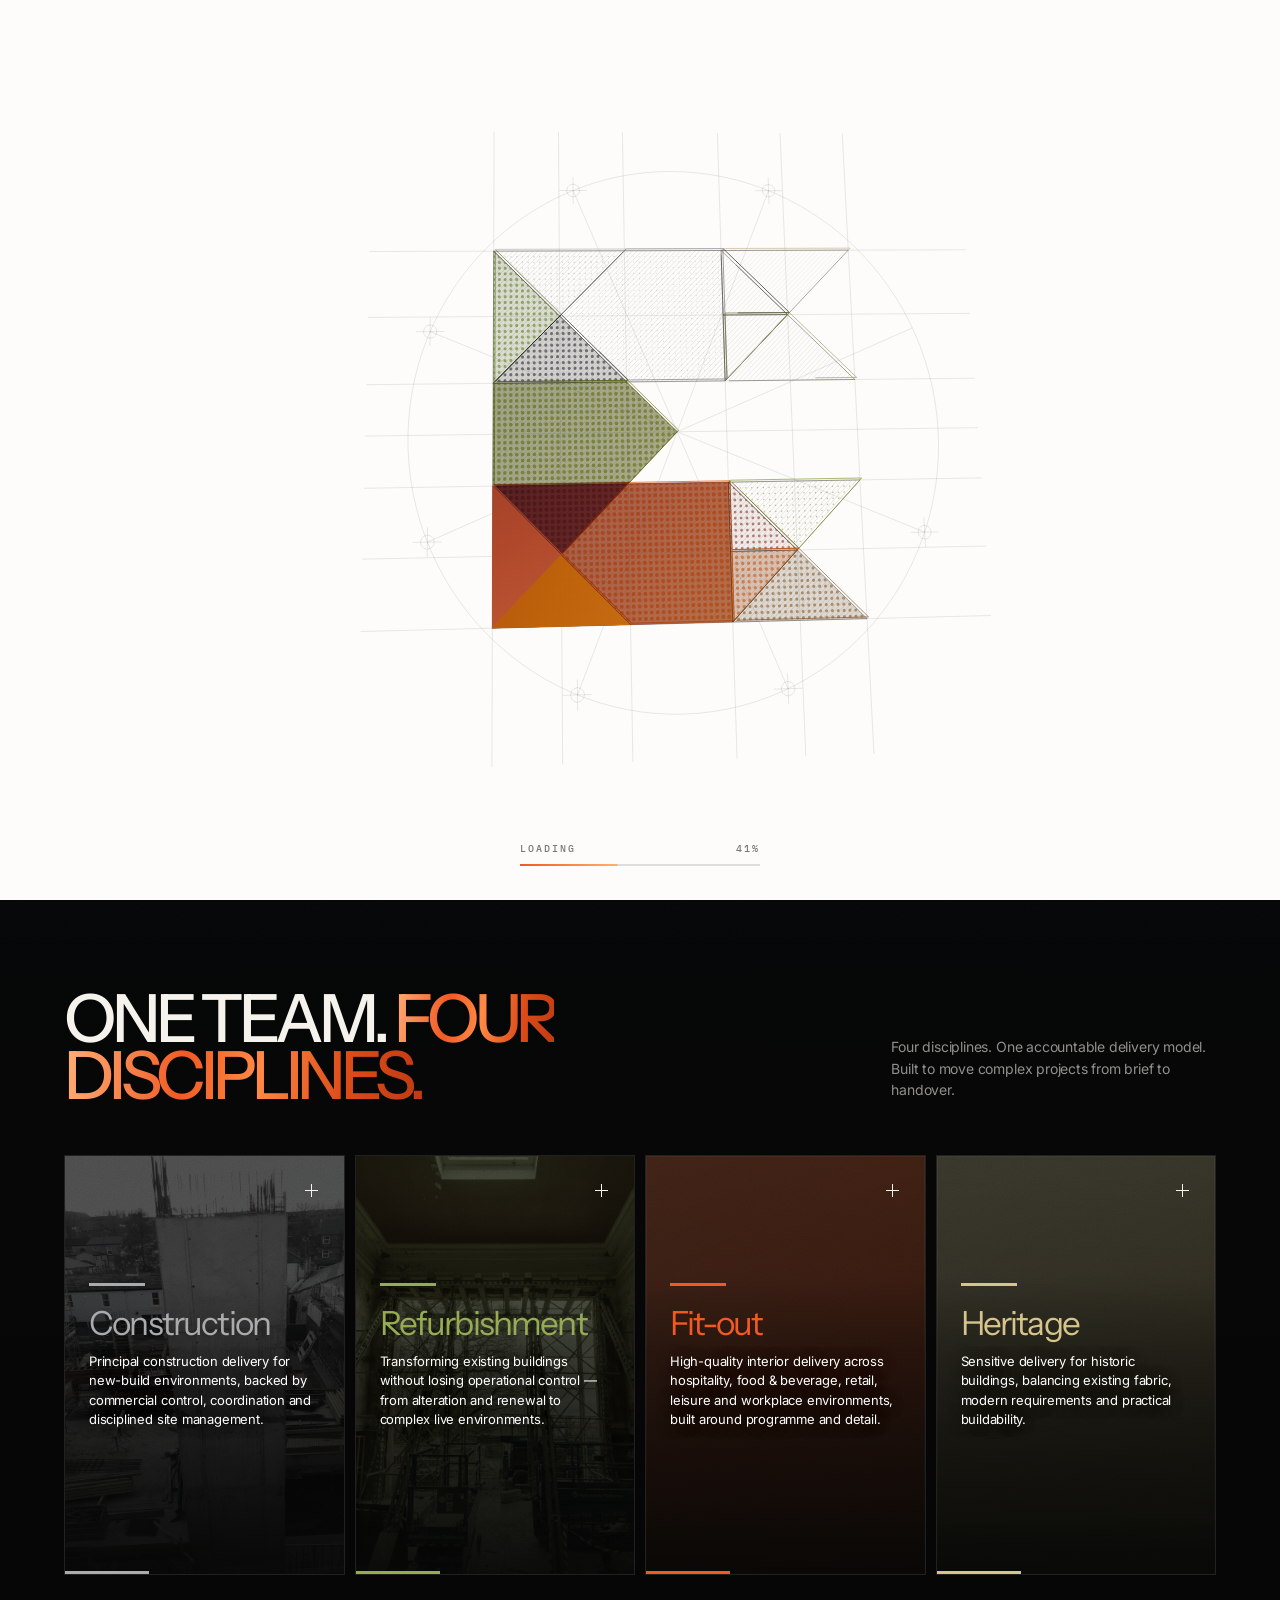
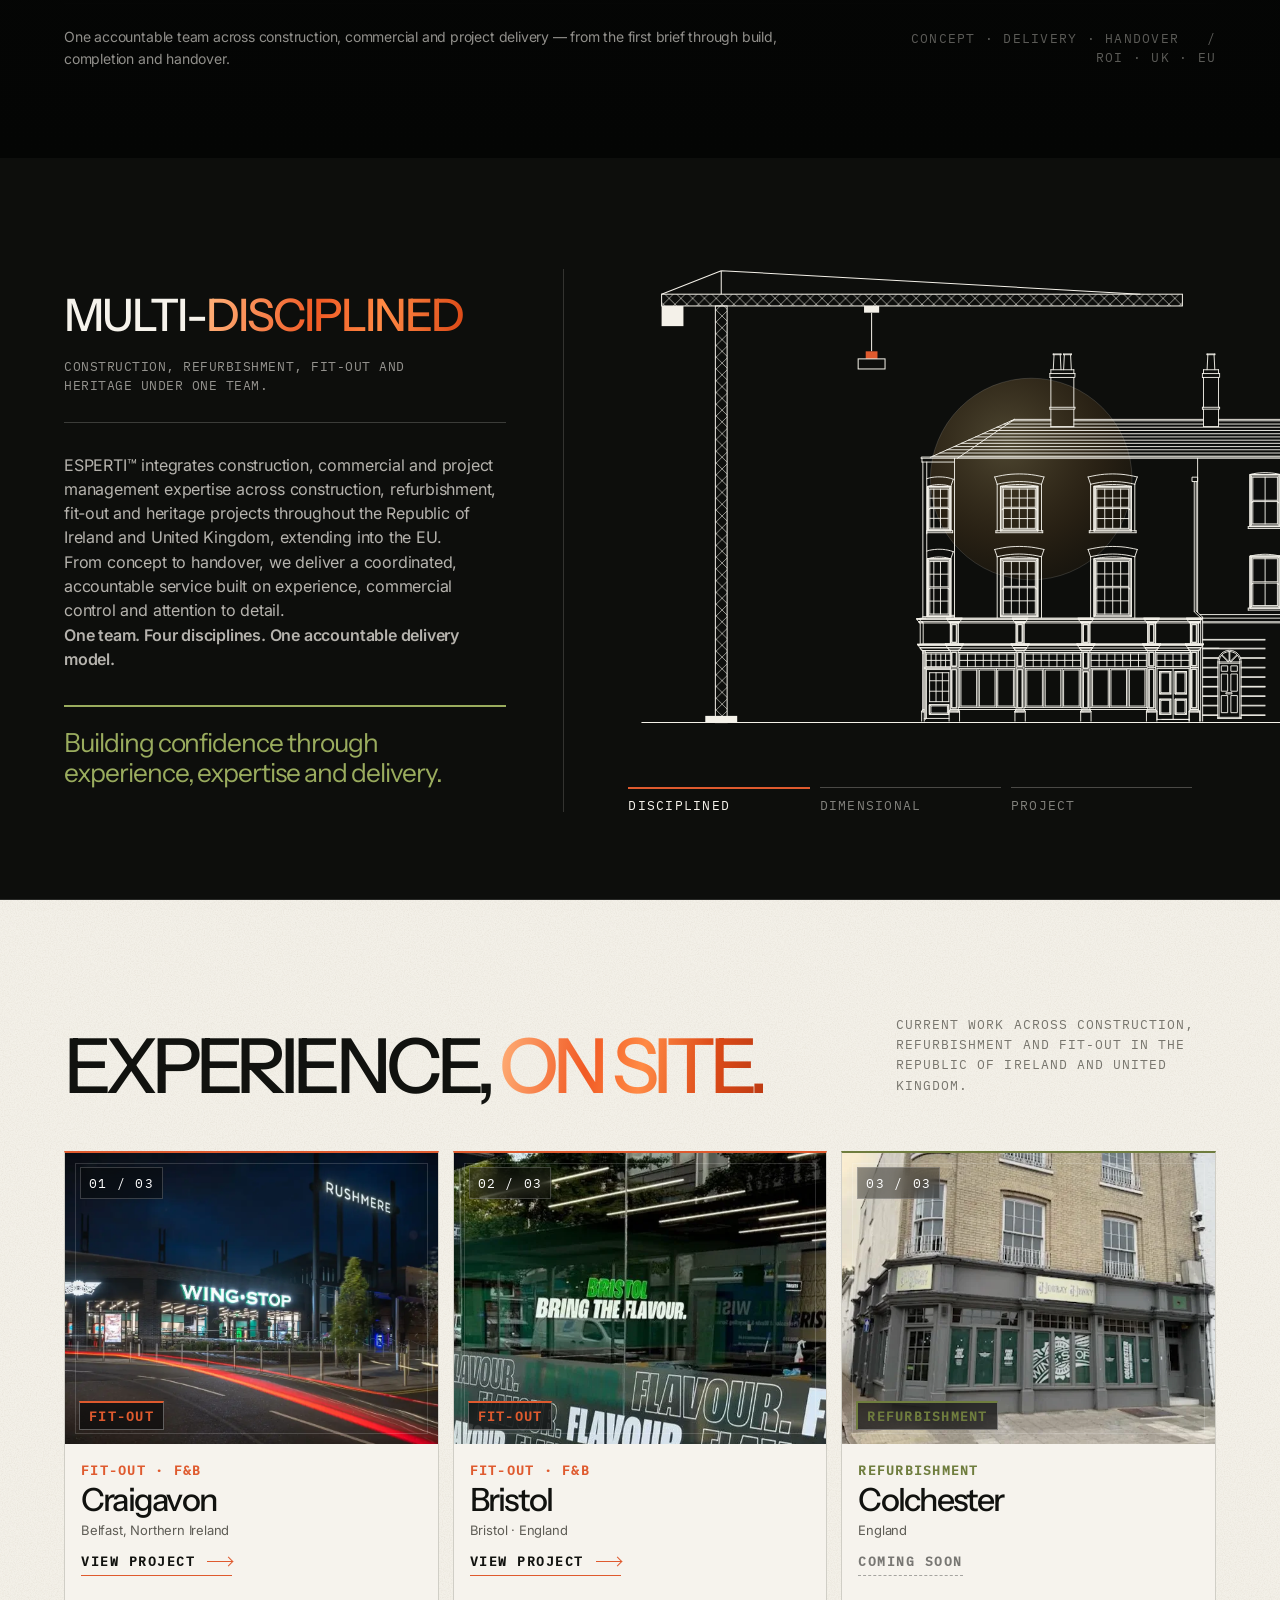
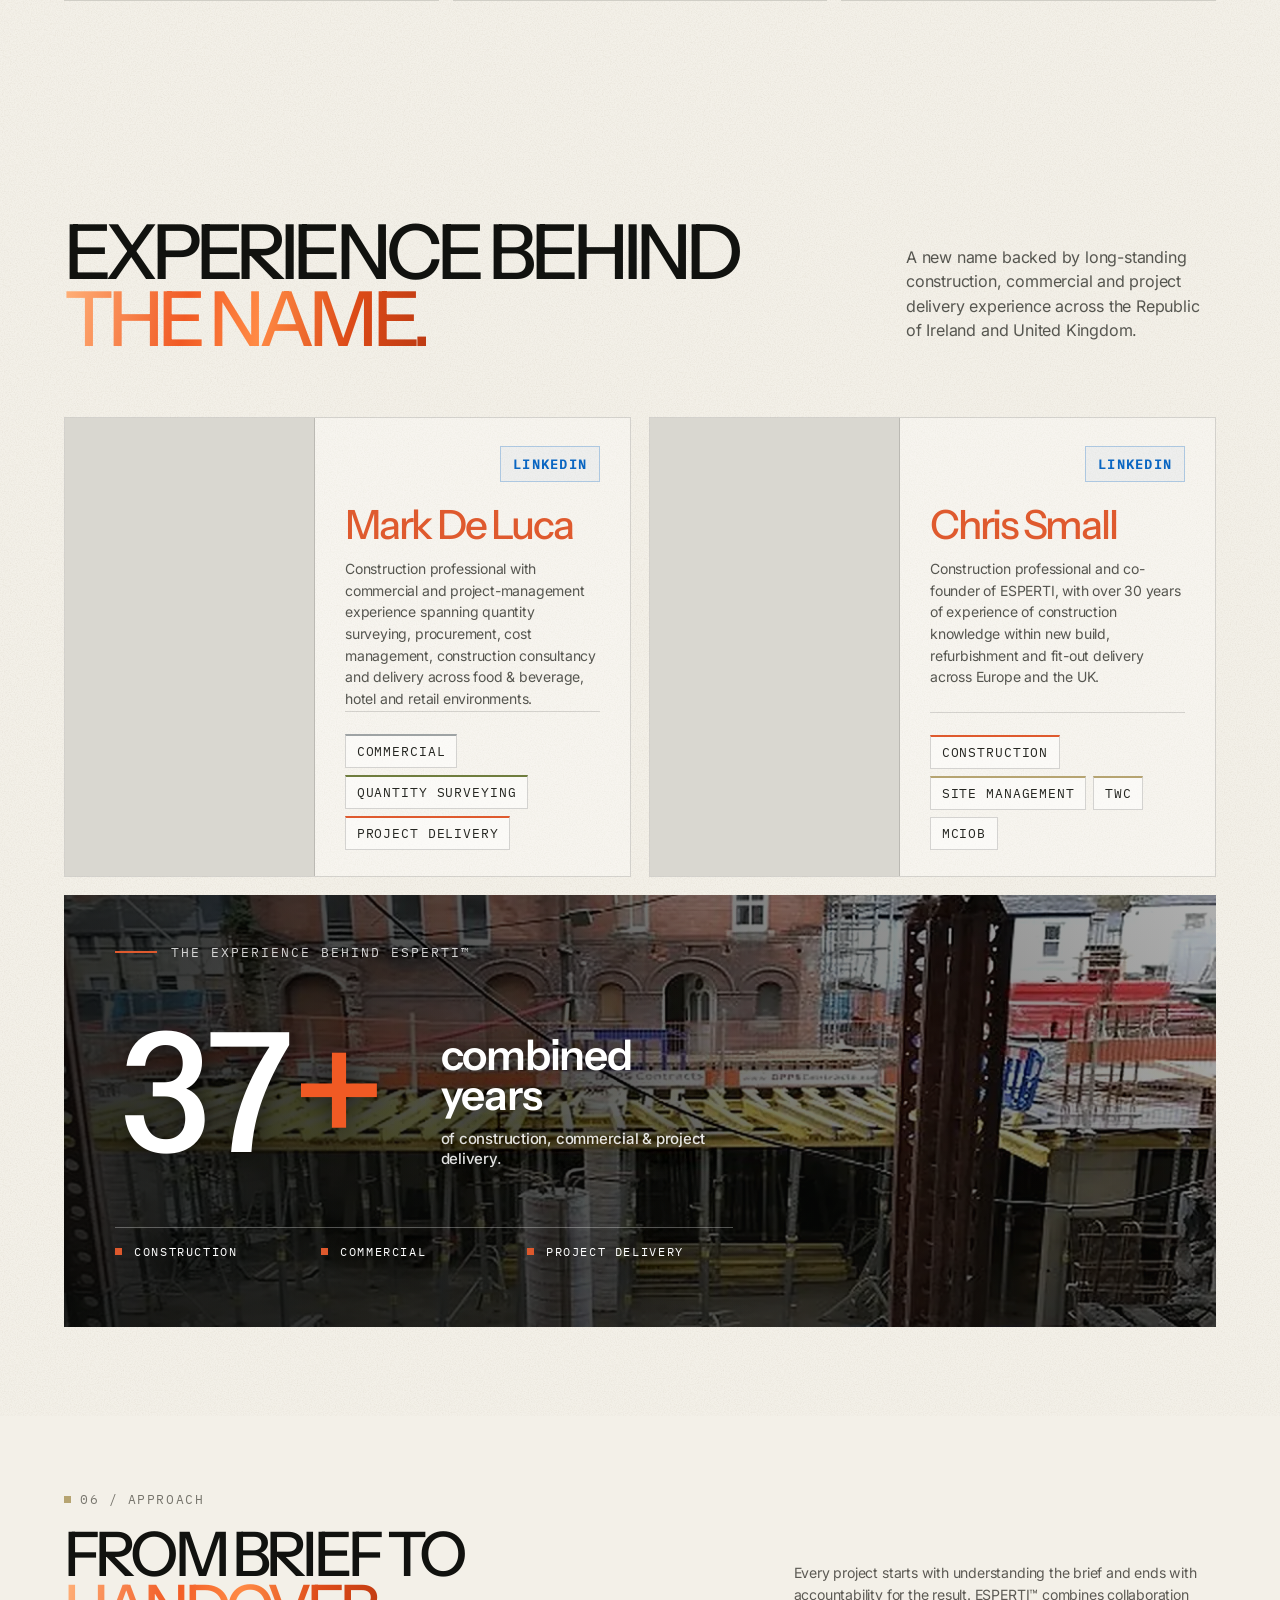
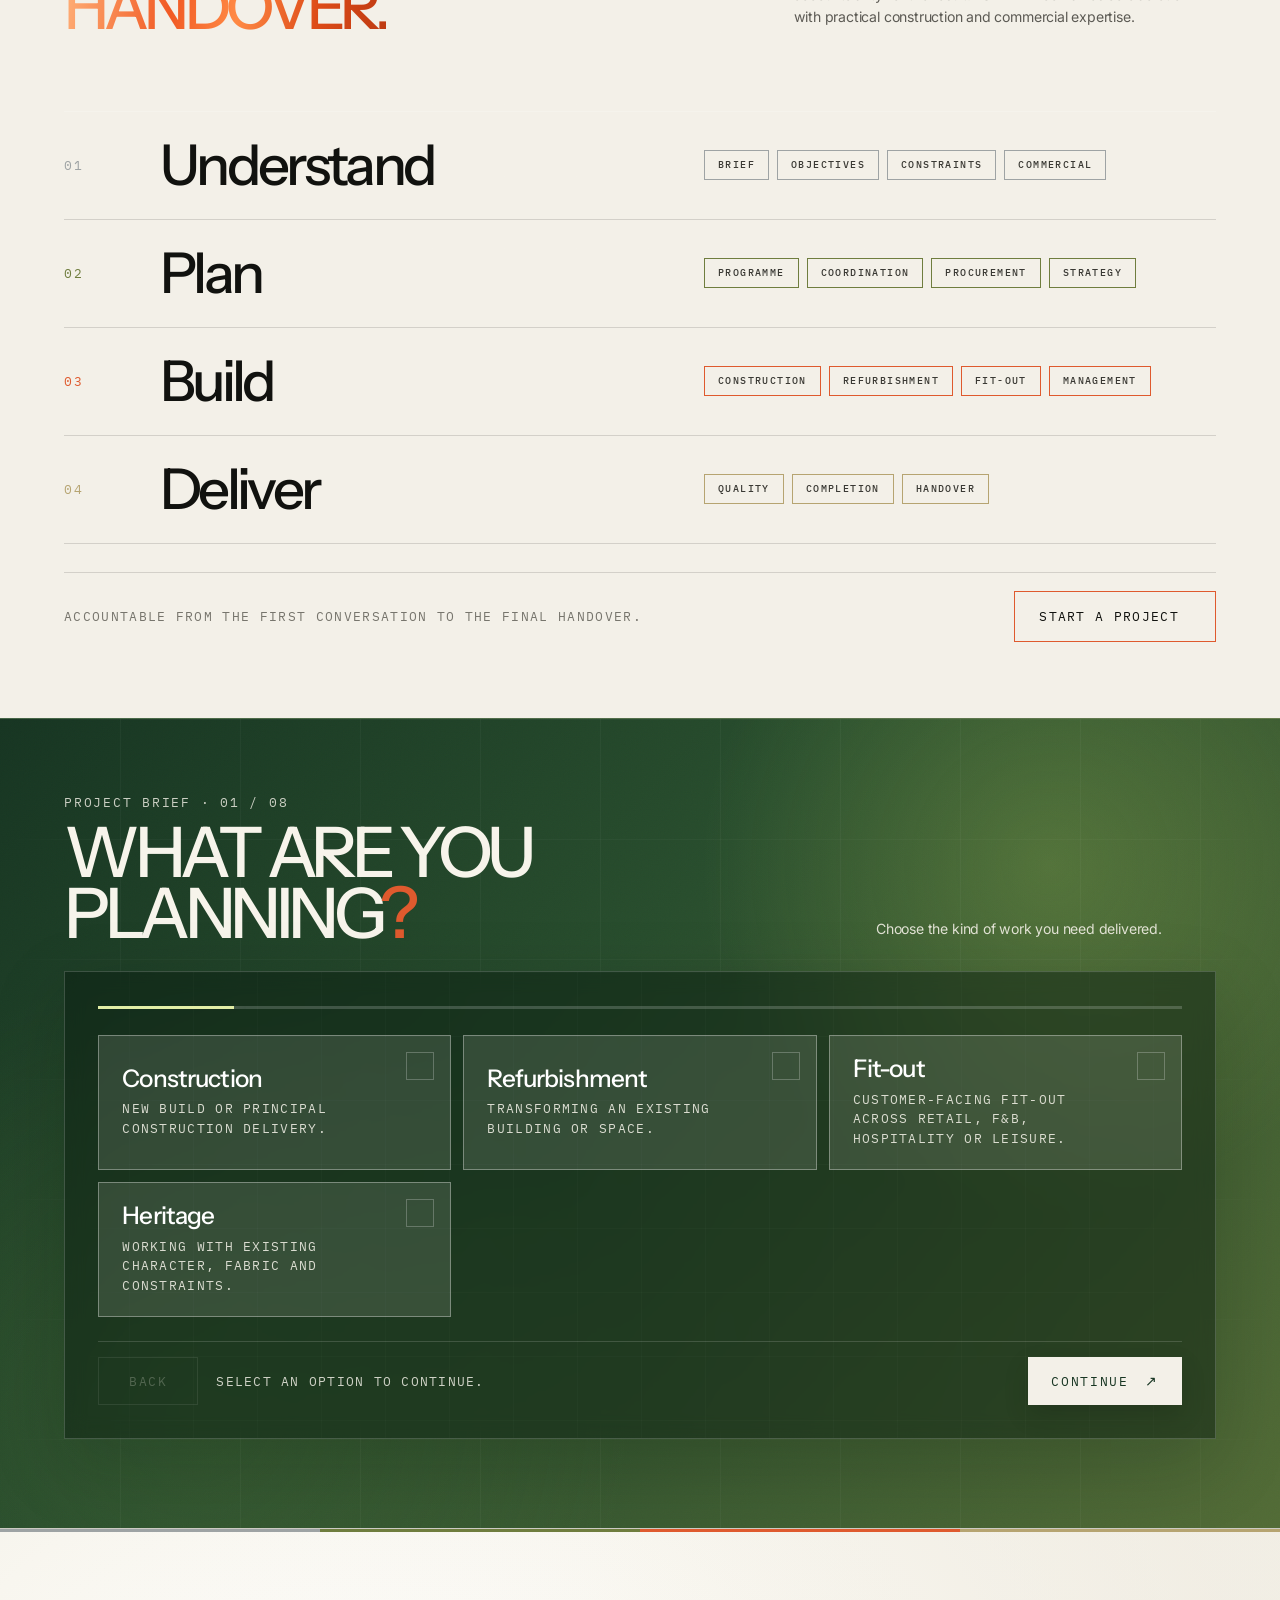
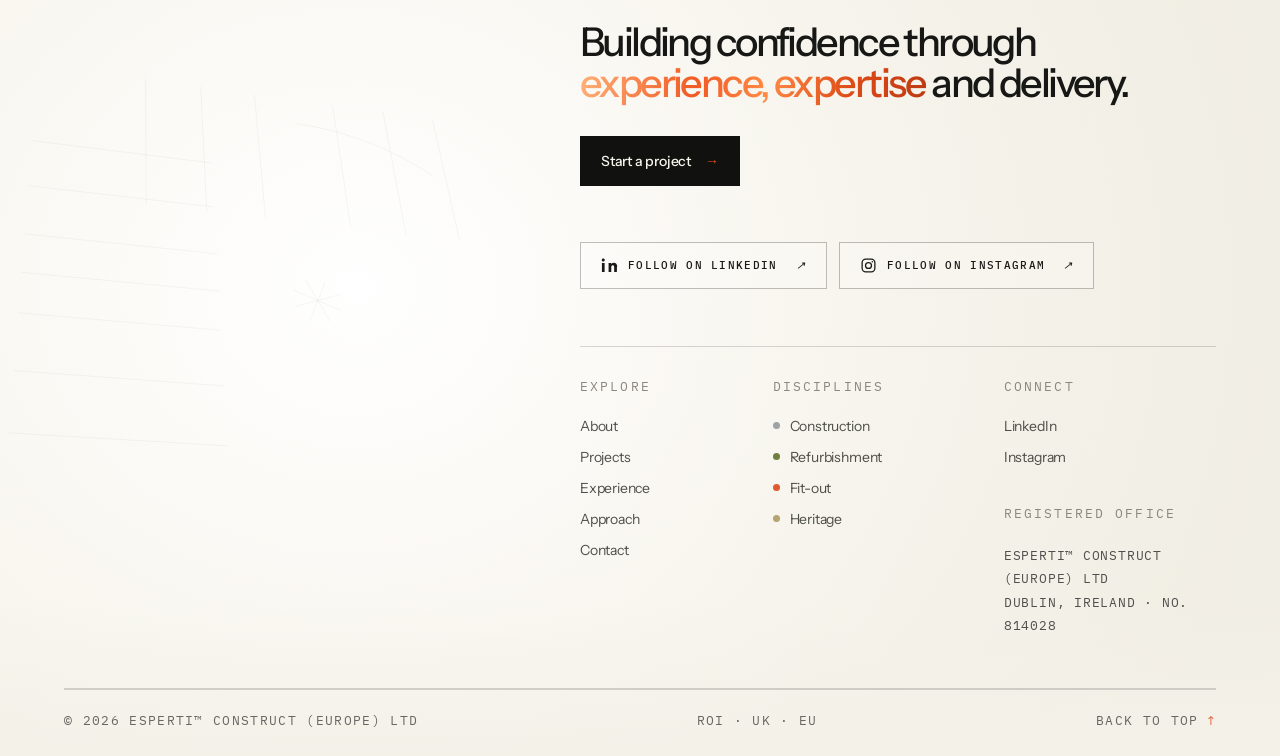
==== commit 2ea3221a: "Update index.html" ====
--- a/index.html
+++ b/index.html
@@ -3,7 +3,7 @@
 <head>
 <meta charset="utf-8">
 <meta name="viewport" content="width=device-width, initial-scale=1">
-<script>(function(d){try{if(!(matchMedia&&matchMedia("(prefers-reduced-motion: reduce)").matches)){d.classList.add("pre-on","pre-hold");setTimeout(function(){if(window.__preKill){window.__preKill()}else{d.classList.remove("pre-on","pre-hold");var p=document.getElementById("pre");if(p)p.remove()}},14000)}}catch(e){}})(document.documentElement)</script>
+<script>(function(d){try{window.__rm=!!(matchMedia&&matchMedia("(prefers-reduced-motion: reduce)").matches);{d.classList.add("pre-on","pre-hold");setTimeout(function(){if(window.__preKill){window.__preKill()}else{d.classList.remove("pre-on","pre-hold");var p=document.getElementById("pre");if(p)p.remove()}},14000)}}catch(e){}})(document.documentElement)</script>
 <style id="preloader-css">
 #pre{display:none}
 html.pre-on{background:#fdfcfa!important;overflow:hidden!important}html.pre-on body{overflow:hidden!important}
@@ -11,6 +11,7 @@
 #pre canvas{position:absolute;inset:0;width:100%;height:100%;display:block}
 #pre.out{opacity:0;pointer-events:none;transition:opacity .75s cubic-bezier(.4,0,.2,1)}
 #pre.out canvas{transform:scale(1.035);transition:transform .75s cubic-bezier(.4,0,.2,1)}
+@media(prefers-reduced-motion:reduce){#pre.out canvas{transform:none!important;transition:none!important}}
 html.pre-hold .hx,html.pre-hold .hx *{animation-play-state:paused!important}
 #pre .pre-ui{position:absolute;left:50%;bottom:max(34px,calc(env(safe-area-inset-bottom,0px) + 24px));transform:translateX(-50%);width:min(240px,58vw);display:grid;grid-template-columns:1fr auto;align-items:end;gap:10px 12px;font:500 10px/1 var(--mono,ui-monospace,Menlo,monospace);letter-spacing:.2em;text-transform:uppercase;color:rgba(46,38,30,.62);pointer-events:none;transition:opacity .3s ease}
 #pre .pre-n{font-variant-numeric:tabular-nums}#pre .pre-n::after{content:"%"}
@@ -2818,7 +2819,7 @@
 <script>(function(){try{
 const DATA={"faces":[{"n":"olive","d":"M0 0L160 160L0 320Z","s":[[0.0,"#263607"],[0.42,"#4E6416"],[0.76,"#687E20"],[1.0,"#788F2B"]]},{"n":"silver","d":"M0 0L320 0L160 160Z","s":[[0.0,"#9FA5AC"],[0.38,"#C2C6CB"],[0.7,"#B1B5BB"],[1.0,"#8F949B"]]},{"n":"charcoal","d":"M160 160L320 0L560 0L560 320L320 320Z","s":[[0.0,"#3B3E41"],[0.42,"#5D6268"],[0.72,"#777C82"],[1.0,"#55595E"]]},{"n":"black1","d":"M0 320L160 160L320 320Z","s":[[0.0,"#0B0C0D"],[0.5,"#17191A"],[1.0,"#25272A"]]},{"n":"black2","d":"M560 0L720 160L560 160Z","s":[[0.0,"#0A0B0C"],[0.5,"#151719"],[1.0,"#232528"]]},{"n":"sand","d":"M560 0L880 0L720 160Z","s":[[0.0,"#BDA67D"],[0.42,"#D4BE97"],[0.72,"#CBB58E"],[1.0,"#A99169"]]},{"n":"olive2","d":"M560 320L560 160L720 160Z","s":[[0.0,"#414B20"],[0.5,"#59642D"],[1.0,"#69763A"]]},{"n":"lime","d":"M560 320L720 160L880 320Z","s":[[0.0,"#697744"],[0.45,"#879552"],[0.72,"#9BA566"],[1.0,"#778345"]]},{"n":"middle","d":"M0 320L320 320L440 440L320 560L0 560Z","s":[[0.0,"#3B470A"],[0.45,"#59620C"],[0.78,"#777A12"],[1.0,"#8E8D18"]]},{"n":"rust","d":"M0 560L320 560L160 720Z","s":[[0.0,"#4A0509"],[0.5,"#650B0E"],[1.0,"#7A1714"]]},{"n":"orangeL","d":"M0 560L160 720L0 880Z","s":[[0.0,"#C94B2E"],[0.45,"#E25A35"],[0.78,"#EE693D"],[1.0,"#D94C2D"]]},{"n":"orangeB","d":"M0 880L160 720L320 880Z","s":[[0.0,"#E56609"],[0.5,"#F47A0A"],[1.0,"#FF8A16"]]},{"n":"orangeC","d":"M320 560L560 560L560 880L320 880L160 720Z","s":[[0.0,"#9E170B"],[0.38,"#C82D0A"],[0.68,"#E94B0A"],[1.0,"#F56A12"]]},{"n":"brown","d":"M560 560L560 720L720 720Z","s":[[0.0,"#4D120C"],[0.5,"#682012"],[1.0,"#803117"]]},{"n":"lime2","d":"M560 560L880 560L720 720Z","s":[[0.0,"#596D1C"],[0.48,"#71872B"],[0.78,"#849B38"],[1.0,"#697E29"]]},{"n":"orangeS","d":"M560 880L560 720L720 720Z","s":[[0.0,"#9E3909"],[0.5,"#C44C08"],[1.0,"#D9610B"]]},{"n":"deep","d":"M560 880L720 720L880 880Z","s":[[0.0,"#624725"],[0.48,"#78542C"],[0.78,"#8A6031"],[1.0,"#6B4D29"]]}],"wm":"M19.14,1101.61C18.79,1101.25 18.75,1096.35 18.75,1050.84C18.75,1016.60 18.83,1000.31 19.01,999.98C19.26,999.52 19.67,999.50 31.87,999.50C42.99,999.50 44.51,999.55 44.86,999.89C45.21,1000.25 45.25,1003.72 45.25,1034.38C45.25,1065.03 45.29,1068.50 45.64,1068.86C46.16,1069.37 77.94,1069.46 78.45,1068.95C78.68,1068.72 78.75,1061.70 78.75,1038.88C78.75,1012.34 78.79,1009.05 79.14,1008.56L79.53,1008.00L91.76,1008.00L103.99,1008.00L104.37,1008.59C104.72,1009.11 104.75,1012.48 104.72,1038.83C104.68,1062.58 104.74,1068.56 104.99,1068.87C105.42,1069.38 139.94,1069.46 140.45,1068.95C140.68,1068.72 140.75,1060.71 140.75,1034.43C140.75,1011.33 140.83,1000.06 141.01,999.73C141.26,999.27 141.67,999.25 154.12,999.25C165.47,999.25 167.01,999.30 167.36,999.64C167.71,1000.00 167.75,1004.89 167.69,1050.70L167.62,1101.36L167.00,1101.68C165.94,1102.21 19.68,1102.14 19.14,1101.61ZM120.81,936.86L120.25,936.47L120.25,921.27C120.25,910.87 120.34,905.83 120.52,905.29C120.83,904.41 120.80,904.42 124.17,904.02C132.13,903.07 138.32,898.35 141.27,890.98C142.96,886.73 143.86,881.06 143.67,875.75C143.28,864.78 139.94,858.00 133.42,854.90C130.74,853.63 129.67,853.40 126.50,853.40C121.99,853.40 118.98,854.58 115.82,857.58C111.42,861.77 109.39,866.42 103.25,886.39C98.19,902.86 95.47,909.71 91.47,916.13C84.95,926.57 76.66,932.41 65.50,934.41C61.71,935.09 53.49,935.02 49.76,934.28C40.92,932.52 33.77,928.56 28.17,922.30C25.10,918.88 21.07,912.65 19.87,909.50C19.68,909.02 19.29,908.01 19.00,907.25C13.93,894.19 12.67,876.68 15.76,862.50C18.83,848.43 25.13,837.50 34.08,830.74C38.86,827.12 45.60,824.40 51.30,823.77C55.08,823.35 60.37,823.41 60.75,823.88C61.27,824.50 61.26,854.35 60.74,854.87C60.52,855.09 59.38,855.41 58.17,855.61C52.54,856.52 48.26,858.91 45.61,862.63C39.73,870.87 38.88,885.03 43.75,893.61C48.82,902.54 59.57,904.23 65.68,897.05C68.99,893.17 70.10,890.53 74.78,875.38C78.68,862.72 80.83,856.28 82.73,851.50C90.44,832.17 101.10,822.80 117.86,820.64C138.28,818.00 154.67,826.74 163.82,845.12C170.87,859.27 172.56,882.00 167.89,899.88C162.70,919.79 151.27,932.21 134.38,936.29C130.41,937.25 121.88,937.61 120.81,936.86ZM19.50,747.01C19.17,746.80 19.13,742.87 19.14,714.07C19.16,681.59 19.16,681.35 19.72,677.00C20.59,670.33 21.66,666.35 24.18,660.50C29.59,647.94 39.42,639.28 52.25,635.78C58.68,634.03 68.23,633.58 74.88,634.72C89.05,637.14 99.55,644.25 106.77,656.30C110.33,662.22 112.66,669.27 114.04,678.27C114.56,681.65 114.60,682.86 114.69,697.98C114.74,707.78 114.88,714.27 115.02,714.54C115.26,714.98 116.37,715.00 141.09,715.00C162.99,715.00 166.98,715.05 167.39,715.35C167.86,715.70 167.88,716.18 167.91,730.92C167.95,743.72 167.90,746.21 167.60,746.69L167.24,747.25L93.56,747.25C47.53,747.24 19.73,747.15 19.50,747.01ZM89.20,714.70C89.43,714.47 89.50,711.33 89.50,702.08C89.50,690.79 89.46,689.48 88.98,686.48C87.35,676.26 82.47,670.32 73.65,667.79C70.42,666.87 63.76,666.83 60.50,667.71C54.39,669.37 49.36,673.84 47.07,679.62C45.16,684.47 45.15,684.53 45.06,700.15C44.98,712.87 45.01,714.22 45.38,714.59C45.91,715.12 88.67,715.23 89.20,714.70ZM19.39,573.36C19.04,573.00 19.00,568.22 19.00,523.72C19.00,490.25 19.08,474.31 19.26,473.98C19.51,473.52 19.92,473.50 32.12,473.50L44.72,473.50L45.11,474.06C45.46,474.55 45.50,478.23 45.50,508.42C45.50,541.59 45.51,542.24 45.98,542.49C46.84,542.95 78.11,542.84 78.50,542.38C78.74,542.08 78.82,535.58 78.84,512.26C78.87,488.24 78.94,482.46 79.20,482.20C79.71,481.69 103.43,481.58 104.12,482.08C104.60,482.44 104.61,482.94 104.62,512.18C104.62,537.01 104.68,541.99 104.97,542.34C105.28,542.71 106.81,542.75 122.55,542.75C133.95,542.75 139.95,542.66 140.27,542.49C140.74,542.24 140.75,541.59 140.75,508.29C140.75,479.37 140.80,474.27 141.10,473.86C141.45,473.39 141.93,473.37 154.08,473.29C166.59,473.21 166.71,473.21 167.23,473.73L167.75,474.25L167.75,523.45C167.75,565.55 167.70,572.72 167.40,573.14C167.05,573.62 165.97,573.63 93.41,573.69C26.66,573.75 19.75,573.72 19.39,573.36ZM19.88,398.60C19.27,397.99 19.45,327.65 20.07,323.25C21.31,314.48 23.89,307.22 27.93,301.14C29.98,298.06 34.58,293.35 37.30,291.54C52.01,281.73 72.86,281.73 87.51,291.53C92.29,294.73 97.27,300.61 100.35,306.69C100.97,307.91 101.43,307.71 102.25,305.87C105.17,299.37 111.39,294.06 119.49,291.14C121.43,290.45 122.43,290.15 128.50,288.46C133.04,287.19 134.91,286.66 137.12,286.01C138.09,285.73 139.44,285.34 140.12,285.15C140.81,284.96 142.78,284.40 144.50,283.90C146.22,283.41 148.41,282.78 149.38,282.50C150.34,282.23 154.11,281.10 157.75,279.99C161.39,278.88 164.95,277.80 165.66,277.59C168.10,276.85 167.87,275.36 167.94,292.15C168.01,308.81 168.18,307.41 166.00,307.97C164.53,308.35 161.63,309.22 153.12,311.86C149.28,313.05 145.17,314.31 144.00,314.65C138.38,316.32 128.63,319.49 126.25,320.43C118.22,323.60 113.69,329.27 112.49,337.62C112.00,341.01 111.87,365.00 112.34,365.62C112.71,366.12 113.04,366.13 140.03,366.19C159.33,366.24 167.44,366.34 167.67,366.54C168.13,366.92 168.16,398.24 167.70,398.70C167.47,398.93 150.72,399.00 93.84,399.00C26.57,399.00 20.25,398.97 19.88,398.60ZM86.88,365.75C87.34,365.37 87.42,342.64 86.99,338.11C86.26,330.60 82.91,323.78 78.27,320.39C74.11,317.35 68.53,316.17 62.12,316.97C55.02,317.87 49.39,322.56 46.98,329.59C45.38,334.26 45.24,336.19 45.31,351.66L45.38,365.61L46.00,365.95C46.87,366.42 86.30,366.22 86.88,365.75ZM20.81,229.86L20.25,229.47L20.25,175.91C20.25,134.59 20.32,122.28 20.55,122.05C20.98,121.62 47.27,121.62 47.70,122.05C47.93,122.28 48.00,126.78 48.00,140.78C48.00,157.21 48.04,159.26 48.39,159.61C48.75,159.96 54.53,160.00 108.27,160.00L167.76,160.00L168.01,160.66C168.17,161.07 168.24,166.81 168.19,176.43C168.13,191.21 168.11,191.55 167.62,191.91C167.19,192.24 159.96,192.27 107.91,192.21C49.87,192.14 48.69,192.15 48.35,192.62C48.06,193.02 48.00,196.11 48.00,211.28C48.00,227.48 47.96,229.51 47.61,229.86C47.01,230.45 21.65,230.45 20.81,229.86ZM94.12,64.07L21.38,64.01L20.94,63.48C20.53,62.98 20.50,61.95 20.50,49.77C20.50,39.62 20.57,36.50 20.81,36.18C21.29,35.55 166.94,35.24 167.89,35.86L168.50,36.26L168.50,49.85C168.50,64.18 168.53,63.82 167.38,64.03C167.10,64.08 134.14,64.10 94.12,64.07Z","tg":"M280.12,1188.35C276.43,1187.53 273.67,1186.12 271.22,1183.81C266.11,1178.99 263.98,1171.67 265.52,1164.17C267.55,1154.33 274.13,1148.99 284.23,1149.00C293.16,1149.01 299.35,1153.41 302.41,1161.93C303.41,1164.69 303.48,1171.75 302.54,1174.75C300.83,1180.19 297.48,1184.54 293.40,1186.60C290.05,1188.30 283.66,1189.14 280.12,1188.35ZM331.50,1188.38C326.08,1187.16 323.07,1184.92 321.00,1180.58C319.55,1177.52 319.50,1176.95 319.50,1162.88C319.50,1151.54 319.55,1149.99 319.89,1149.64C320.53,1149.01 324.64,1149.08 324.99,1149.73C325.16,1150.05 325.25,1154.34 325.25,1161.96C325.25,1174.66 325.38,1176.29 326.64,1178.78C328.30,1182.06 331.27,1183.75 335.38,1183.75C340.71,1183.75 344.52,1180.64 345.50,1175.51C345.65,1174.73 345.75,1169.17 345.75,1162.11C345.75,1151.47 345.80,1149.99 346.14,1149.64C346.66,1149.12 350.55,1149.08 350.97,1149.58C351.30,1149.99 351.36,1175.87 351.03,1177.28C350.05,1181.43 347.03,1185.46 343.78,1186.95C340.46,1188.47 334.82,1189.13 331.50,1188.38ZM526.00,1188.60C520.09,1187.49 516.90,1186.01 514.37,1183.19C512.39,1180.99 512.35,1180.79 513.34,1178.82C514.65,1176.22 515.12,1175.89 517.62,1175.79C520.08,1175.68 520.57,1175.89 521.20,1177.32C521.74,1178.53 523.39,1180.12 524.72,1180.69C525.36,1180.97 526.46,1181.09 528.50,1181.11C531.20,1181.12 531.45,1181.08 532.54,1180.44C535.72,1178.57 535.56,1175.06 532.21,1173.44C530.50,1172.61 529.41,1172.20 526.62,1171.37C521.24,1169.76 519.51,1168.96 517.59,1167.19C512.33,1162.35 513.51,1153.79 519.88,1150.56C524.45,1148.25 533.31,1148.25 537.87,1150.56C540.44,1151.87 542.50,1153.87 542.50,1155.07C542.50,1155.81 541.18,1158.79 540.66,1159.22C540.45,1159.40 539.44,1159.60 538.41,1159.68C536.34,1159.83 536.43,1159.88 534.56,1157.55C532.24,1154.64 526.47,1154.14 524.27,1156.65C523.40,1157.63 523.12,1158.47 523.36,1159.40C523.87,1161.43 525.48,1162.42 531.62,1164.49C532.86,1164.90 534.53,1165.47 535.32,1165.74C539.22,1167.07 541.97,1169.28 543.31,1172.19C544.02,1173.72 544.09,1174.09 544.08,1176.25C544.02,1183.72 538.53,1188.39 529.50,1188.64C527.92,1188.68 526.34,1188.66 526.00,1188.60ZM600.42,1188.25C591.16,1185.91 585.25,1178.19 585.25,1168.45C585.25,1160.72 589.67,1153.55 596.19,1150.72C599.64,1149.21 601.14,1148.93 605.62,1148.90C609.60,1148.88 610.03,1148.92 612.22,1149.58C620.16,1151.95 625.20,1157.79 626.05,1165.58C627.03,1174.54 623.05,1182.70 615.95,1186.32C611.68,1188.50 604.79,1189.35 600.42,1188.25ZM733.25,1188.51C723.13,1187.04 716.99,1179.55 717.00,1168.68C717.01,1158.89 722.31,1151.46 730.66,1149.53C736.33,1148.21 742.76,1149.13 746.75,1151.83C752.31,1155.60 755.23,1161.50 755.24,1169.00C755.26,1175.46 752.25,1181.57 747.18,1185.39C744.05,1187.75 737.72,1189.16 733.25,1188.51ZM782.50,1188.18C776.71,1186.79 773.57,1183.73 771.95,1177.88C771.41,1175.95 771.39,1175.40 771.32,1163.15C771.22,1147.98 770.96,1149.25 774.25,1149.25C776.20,1149.25 776.51,1149.31 776.74,1149.73C776.91,1150.05 777.00,1154.45 777.00,1162.31C777.00,1177.52 777.17,1178.41 780.64,1181.46C784.56,1184.91 792.05,1184.31 795.22,1180.29C797.43,1177.48 797.50,1176.90 797.50,1162.54C797.50,1148.09 797.25,1149.25 800.38,1149.25C803.52,1149.25 803.27,1147.98 803.18,1163.53C803.11,1176.47 803.10,1176.65 802.53,1178.38C801.24,1182.25 798.57,1185.49 795.44,1186.96C791.86,1188.65 786.55,1189.15 782.50,1188.18ZM1196.25,1188.60C1191.02,1187.63 1188.18,1186.36 1185.67,1183.88C1183.23,1181.46 1183.07,1181.07 1183.77,1179.16C1184.73,1176.52 1185.58,1176.00 1188.93,1176.00C1190.58,1176.00 1190.76,1176.05 1191.18,1176.64C1192.73,1178.86 1193.29,1179.45 1194.63,1180.24C1196.10,1181.12 1196.15,1181.12 1199.00,1181.12C1201.61,1181.12 1201.98,1181.07 1202.96,1180.50C1204.43,1179.66 1205.36,1178.08 1205.18,1176.73C1204.87,1174.42 1203.73,1173.68 1197.07,1171.45C1191.12,1169.46 1189.42,1168.64 1187.57,1166.83C1185.46,1164.78 1184.87,1163.24 1184.88,1159.88C1184.90,1156.30 1185.46,1154.75 1187.49,1152.72C1190.33,1149.88 1193.39,1148.88 1199.25,1148.89C1205.26,1148.90 1208.56,1149.96 1211.73,1152.89C1213.49,1154.53 1213.54,1154.77 1212.62,1157.38C1212.28,1158.34 1212.00,1159.14 1212.00,1159.16C1211.99,1159.45 1210.20,1159.64 1208.63,1159.52L1206.64,1159.38L1205.66,1158.06C1204.28,1156.22 1202.57,1155.40 1199.79,1155.29C1196.08,1155.13 1193.83,1156.61 1194.06,1159.05C1194.28,1161.36 1195.92,1162.44 1202.62,1164.70C1207.19,1166.24 1208.85,1166.99 1210.53,1168.25C1216.79,1172.96 1215.46,1183.12 1208.10,1186.74C1205.20,1188.17 1199.09,1189.13 1196.25,1188.60ZM489.00,1188.03L488.38,1187.85L488.31,1168.89C488.26,1155.09 488.32,1149.84 488.53,1149.59C488.75,1149.33 489.76,1149.25 492.90,1149.25C496.68,1149.25 497.00,1149.29 497.24,1149.73C497.41,1150.05 497.50,1156.44 497.50,1168.72C497.50,1185.20 497.46,1187.26 497.11,1187.61C496.79,1187.92 496.10,1188.00 493.67,1188.00C492.00,1188.01 490.40,1188.05 490.12,1188.11C489.85,1188.17 489.34,1188.13 489.00,1188.03ZM236.30,1187.70C236.08,1187.48 236.00,1185.39 236.00,1179.87L236.00,1172.33L232.71,1167.10C228.89,1161.04 222.66,1150.79 222.44,1150.21C222.16,1149.48 222.79,1149.25 225.00,1149.25C227.73,1149.25 227.34,1148.82 232.44,1157.25C234.64,1160.89 236.89,1164.61 237.44,1165.50C238.08,1166.54 238.59,1167.12 238.89,1167.12C239.36,1167.12 240.25,1165.68 246.12,1155.45C249.91,1148.85 249.54,1149.22 252.34,1149.30C254.24,1149.36 254.63,1149.44 254.70,1149.80C254.78,1150.20 253.43,1152.56 248.25,1161.12C246.92,1163.33 245.13,1166.31 244.27,1167.75C243.41,1169.19 242.44,1170.76 242.11,1171.22L241.50,1172.07L241.50,1179.55C241.50,1184.23 241.40,1187.21 241.24,1187.52C241.02,1187.94 240.70,1188.00 238.79,1188.00C237.42,1188.00 236.49,1187.89 236.30,1187.70ZM370.55,1187.70C370.03,1187.18 370.13,1150.16 370.64,1149.64C370.98,1149.30 372.14,1149.25 379.49,1149.25C390.45,1149.25 392.67,1149.66 395.57,1152.24C401.89,1157.86 400.32,1168.22 392.59,1171.88C390.66,1172.80 390.22,1173.50 391.13,1174.25C391.34,1174.43 392.08,1175.52 392.79,1176.69C393.50,1177.86 394.70,1179.73 395.46,1180.85C399.38,1186.61 399.79,1187.28 399.66,1187.63C399.54,1187.93 398.96,1188.00 396.65,1188.00L393.78,1188.00L393.16,1187.19C392.82,1186.74 391.42,1184.58 390.06,1182.38C386.17,1176.08 384.82,1174.08 384.21,1173.65C383.48,1173.14 376.79,1173.06 376.30,1173.55C376.08,1173.77 376.00,1175.67 376.00,1180.53C376.00,1186.27 375.94,1187.27 375.61,1187.61C375.11,1188.10 371.02,1188.17 370.55,1187.70ZM449.30,1187.69C449.03,1187.36 447.46,1183.41 446.86,1181.55C446.67,1180.96 446.43,1180.35 446.33,1180.18C446.12,1179.86 445.84,1179.06 444.53,1175.25C443.73,1172.92 443.11,1171.27 441.02,1165.95C440.45,1164.48 439.87,1162.96 439.75,1162.58C439.63,1162.19 439.23,1161.09 438.87,1160.12C438.51,1159.16 437.84,1157.25 437.38,1155.88C436.92,1154.50 436.27,1152.64 435.93,1151.73C434.98,1149.23 434.95,1149.25 439.98,1149.25C444.85,1149.25 444.46,1149.05 445.50,1152.04C445.90,1153.19 446.75,1155.59 447.39,1157.38C448.03,1159.16 448.70,1161.13 448.88,1161.75C449.06,1162.37 449.51,1163.66 449.87,1164.62C450.54,1166.40 452.19,1171.19 453.42,1174.93C454.38,1177.83 454.85,1177.87 455.63,1175.12C456.09,1173.51 457.29,1169.96 460.49,1160.75C461.61,1157.52 462.90,1153.77 463.35,1152.43C463.80,1151.08 464.33,1149.82 464.52,1149.62C464.96,1149.19 471.45,1148.84 472.62,1149.19C473.83,1149.55 473.81,1149.66 470.67,1158.00C470.18,1159.31 469.43,1161.28 469.00,1162.38C468.20,1164.43 466.48,1169.10 465.87,1170.88C465.02,1173.37 464.44,1174.90 462.88,1178.75C461.96,1181.02 460.87,1183.89 460.46,1185.12C460.05,1186.36 459.60,1187.51 459.45,1187.68C459.08,1188.13 449.67,1188.14 449.30,1187.69ZM560.01,1187.52C559.57,1186.69 559.66,1149.89 560.10,1149.52C560.33,1149.33 561.81,1149.21 564.37,1149.17C567.99,1149.13 568.32,1149.16 568.64,1149.61C569.13,1150.27 569.18,1187.22 568.70,1187.70C568.49,1187.91 567.16,1188.00 564.33,1188.00C560.57,1188.00 560.25,1187.96 560.01,1187.52ZM642.89,1187.61C642.36,1187.08 642.29,1150.37 642.81,1149.69C643.07,1149.36 643.84,1149.27 647.21,1149.17L651.30,1149.05L652.00,1149.71C652.39,1150.08 654.07,1152.34 655.73,1154.75C657.39,1157.16 660.02,1160.90 661.56,1163.07C663.11,1165.24 665.18,1168.22 666.17,1169.69C668.39,1173.03 668.99,1173.79 669.29,1173.69C669.43,1173.65 669.56,1168.89 669.61,1161.78C669.69,1151.32 669.75,1149.90 670.10,1149.54C670.57,1149.07 677.37,1149.08 677.94,1149.55C678.38,1149.92 678.40,1187.25 677.95,1187.70C677.74,1187.91 676.38,1188.00 673.45,1188.00L669.25,1188.00L668.11,1186.53C667.49,1185.73 665.20,1182.44 663.03,1179.22C660.87,1176.01 658.26,1172.19 657.23,1170.75C656.20,1169.31 654.61,1166.98 653.70,1165.59C651.99,1162.98 651.64,1162.58 651.40,1162.96C651.32,1163.09 651.22,1168.63 651.18,1175.29C651.14,1181.94 651.01,1187.52 650.91,1187.69C650.60,1188.20 643.40,1188.12 642.89,1187.61ZM822.29,1187.56C821.93,1186.86 821.97,1150.13 822.34,1149.63C822.76,1149.05 838.92,1149.06 841.77,1149.64C844.61,1150.21 846.46,1151.23 848.30,1153.23C850.37,1155.48 851.08,1157.24 851.21,1160.46C851.41,1165.63 849.01,1169.77 844.54,1171.92C843.54,1172.40 842.66,1172.94 842.60,1173.10C842.45,1173.49 844.82,1177.36 848.48,1182.70C850.05,1185.00 851.34,1187.10 851.35,1187.38C851.39,1188.10 846.12,1188.27 845.31,1187.57C845.03,1187.33 842.99,1184.20 840.77,1180.62C838.32,1176.67 836.47,1173.95 836.06,1173.69C835.10,1173.08 829.00,1173.04 828.39,1173.64C828.06,1173.98 828.00,1174.98 828.00,1180.72C828.00,1185.58 827.92,1187.48 827.70,1187.70C827.18,1188.22 822.57,1188.10 822.29,1187.56ZM890.55,1187.70C890.15,1187.30 890.11,1150.47 890.51,1149.73C890.76,1149.27 891.16,1149.25 903.08,1149.25C912.33,1149.25 915.47,1149.32 915.70,1149.55C916.18,1150.03 916.11,1155.11 915.61,1155.61C915.27,1155.95 914.21,1156.00 907.78,1156.00C902.22,1156.00 900.24,1156.08 899.93,1156.31C899.58,1156.58 899.50,1157.21 899.44,1160.33C899.38,1163.79 899.41,1164.06 899.88,1164.41C900.31,1164.74 901.26,1164.77 906.77,1164.62C914.57,1164.41 914.00,1164.13 914.00,1168.03C914.00,1172.10 914.67,1171.75 906.88,1171.75C901.22,1171.75 900.23,1171.81 899.89,1172.14C899.24,1172.80 899.32,1180.38 899.98,1180.74C900.29,1180.90 903.27,1181.00 907.97,1181.00C914.45,1181.00 915.52,1181.05 915.86,1181.39C916.50,1182.04 916.43,1187.39 915.77,1187.74C915.03,1188.13 890.94,1188.09 890.55,1187.70ZM928.92,1187.83C928.63,1187.54 928.71,1187.38 930.83,1184.22C939.71,1171.00 941.75,1167.91 941.75,1167.65C941.75,1167.50 939.16,1163.50 936.00,1158.77C932.84,1154.03 930.25,1149.97 930.25,1149.73C930.25,1149.12 930.39,1149.11 935.24,1149.25L939.61,1149.38L940.31,1150.38C940.70,1150.92 942.38,1153.43 944.04,1155.95C946.16,1159.16 947.19,1160.50 947.47,1160.45C947.92,1160.36 949.87,1157.60 952.55,1153.25C955.26,1148.86 954.56,1149.25 959.80,1149.25C964.73,1149.25 965.06,1149.36 964.08,1150.71C963.81,1151.07 962.70,1152.67 961.62,1154.25C960.55,1155.83 959.28,1157.68 958.80,1158.35C958.33,1159.02 957.04,1160.94 955.94,1162.60C954.83,1164.26 953.73,1165.85 953.48,1166.12C952.47,1167.26 952.59,1167.65 955.19,1171.62C956.54,1173.69 958.07,1176.05 958.59,1176.88C959.11,1177.70 960.82,1180.23 962.40,1182.50C966.58,1188.52 966.76,1188.00 960.52,1188.00C954.97,1188.00 955.68,1188.36 953.26,1184.32C952.37,1182.84 950.77,1180.28 949.70,1178.64C948.63,1177.00 947.75,1175.57 947.75,1175.45C947.75,1175.13 946.80,1175.22 946.51,1175.56C945.99,1176.21 942.97,1180.86 941.00,1184.06C939.87,1185.88 938.77,1187.52 938.55,1187.69C938.13,1188.02 929.24,1188.16 928.92,1187.83ZM980.01,1187.52C979.84,1187.20 979.75,1180.81 979.75,1168.53C979.75,1152.05 979.79,1149.99 980.14,1149.64C980.79,1148.99 998.79,1149.08 1001.80,1149.74C1009.63,1151.47 1013.36,1157.68 1011.34,1165.62C1010.29,1169.74 1006.99,1172.89 1002.25,1174.31C1000.94,1174.70 999.56,1174.82 995.12,1174.93C992.05,1175.00 989.49,1175.17 989.31,1175.31C989.08,1175.50 989.00,1177.03 989.00,1181.39C989.00,1186.35 988.94,1187.27 988.61,1187.61C987.95,1188.26 980.37,1188.18 980.01,1187.52ZM1027.78,1187.78C1027.26,1187.44 1027.24,1150.15 1027.77,1149.63C1028.33,1149.07 1052.64,1149.03 1053.20,1149.59C1053.65,1150.05 1053.66,1155.13 1053.20,1155.68C1053.00,1155.93 1051.17,1156.00 1045.11,1156.00C1038.33,1156.00 1037.23,1156.05 1036.89,1156.39C1036.29,1156.99 1036.32,1163.78 1036.92,1164.38C1037.29,1164.76 1038.02,1164.79 1043.88,1164.71C1049.16,1164.64 1050.50,1164.69 1050.84,1164.97C1051.32,1165.37 1051.45,1170.42 1050.99,1171.27C1050.75,1171.73 1050.40,1171.75 1044.01,1171.75C1038.23,1171.75 1037.23,1171.81 1036.89,1172.14C1036.24,1172.80 1036.32,1180.38 1036.98,1180.74C1037.29,1180.90 1040.34,1181.00 1045.18,1181.00C1050.85,1181.00 1052.98,1181.08 1053.20,1181.30C1053.61,1181.71 1053.61,1187.29 1053.20,1187.70C1052.84,1188.06 1028.35,1188.13 1027.78,1187.78ZM1070.55,1187.70C1070.32,1187.47 1070.25,1182.88 1070.25,1168.58L1070.25,1149.76L1070.83,1149.38C1071.70,1148.81 1089.46,1148.98 1092.38,1149.59C1098.85,1150.93 1102.23,1154.92 1102.24,1161.26C1102.26,1166.28 1100.08,1170.07 1096.01,1172.12C1094.00,1173.13 1093.72,1173.53 1094.44,1174.33C1094.71,1174.63 1095.48,1175.72 1096.15,1176.75C1096.82,1177.78 1098.69,1180.51 1100.32,1182.82C1101.97,1185.16 1103.25,1187.21 1103.20,1187.45C1103.13,1187.83 1102.65,1187.88 1098.93,1187.94C1096.55,1187.98 1094.54,1187.91 1094.29,1187.77C1094.04,1187.64 1093.17,1186.48 1092.36,1185.20C1088.53,1179.13 1086.01,1175.31 1085.42,1174.69C1084.81,1174.03 1084.68,1174.00 1082.32,1174.00C1080.73,1174.00 1079.74,1174.11 1079.55,1174.30C1079.33,1174.52 1079.25,1176.36 1079.25,1181.00C1079.25,1185.64 1079.17,1187.48 1078.95,1187.70C1078.53,1188.12 1070.97,1188.12 1070.55,1187.70ZM1125.30,1187.70C1125.07,1187.47 1125.00,1183.67 1125.00,1172.12C1125.00,1160.58 1124.93,1156.78 1124.70,1156.55C1124.49,1156.34 1123.11,1156.25 1120.09,1156.25C1116.51,1156.25 1115.72,1156.18 1115.39,1155.86C1114.87,1155.33 1114.82,1149.96 1115.33,1149.54C1115.69,1149.24 1143.29,1149.09 1143.75,1149.38C1144.12,1149.60 1144.07,1155.33 1143.70,1155.70C1143.49,1155.91 1142.11,1156.00 1139.09,1156.00C1135.51,1156.00 1134.72,1156.07 1134.39,1156.39C1134.04,1156.74 1134.00,1158.51 1134.00,1172.09C1134.00,1183.67 1133.93,1187.47 1133.70,1187.70C1133.49,1187.91 1132.20,1188.00 1129.50,1188.00C1126.80,1188.00 1125.51,1187.91 1125.30,1187.70ZM1159.02,1187.77C1158.51,1187.45 1158.53,1150.11 1159.04,1149.61C1159.29,1149.36 1160.42,1149.26 1163.36,1149.23C1166.94,1149.19 1167.37,1149.23 1167.67,1149.64C1168.13,1150.27 1168.16,1187.24 1167.70,1187.70C1167.34,1188.06 1159.58,1188.12 1159.02,1187.77ZM1230.28,1187.67C1229.96,1187.28 1229.86,1149.79 1230.18,1149.47C1230.54,1149.11 1254.93,1149.13 1255.37,1149.49C1255.93,1149.96 1255.92,1155.04 1255.36,1155.61C1255.02,1155.95 1253.94,1156.00 1247.41,1156.00C1241.86,1156.00 1239.77,1156.08 1239.55,1156.30C1239.07,1156.78 1239.14,1163.84 1239.62,1164.25C1239.89,1164.47 1241.85,1164.59 1246.43,1164.68C1251.91,1164.79 1252.92,1164.86 1253.19,1165.20C1253.68,1165.82 1253.61,1170.85 1253.11,1171.36C1252.77,1171.69 1251.79,1171.75 1246.29,1171.75C1242.76,1171.76 1239.71,1171.86 1239.51,1171.99C1238.93,1172.36 1238.80,1179.53 1239.36,1180.38L1239.76,1181.00L1247.62,1181.00C1255.14,1181.00 1255.49,1181.02 1255.74,1181.48C1256.07,1182.10 1256.08,1186.51 1255.76,1187.36L1255.51,1188.00L1243.04,1188.00C1232.95,1188.00 1230.51,1187.94 1230.28,1187.67ZM739.30,1183.48C744.78,1181.64 747.90,1178.14 749.02,1172.59C751.20,1161.74 745.37,1153.00 735.96,1153.00C729.97,1153.00 724.74,1157.22 723.10,1163.38C722.08,1167.21 722.55,1172.90 724.18,1176.44C726.76,1182.03 733.83,1185.33 739.30,1183.48ZM287.78,1183.28C292.84,1181.54 296.13,1177.92 297.25,1172.82C298.15,1168.77 297.70,1164.15 296.04,1160.48C292.44,1152.47 281.81,1150.42 275.22,1156.46C268.08,1163.02 269.45,1177.75 277.62,1182.21C280.54,1183.80 284.93,1184.26 287.78,1183.28ZM609.78,1180.26C616.30,1177.70 619.20,1168.91 615.85,1161.84C614.69,1159.39 612.98,1157.64 610.63,1156.48C608.92,1155.64 608.82,1155.62 605.76,1155.62C602.75,1155.62 602.56,1155.66 600.92,1156.43C596.64,1158.46 594.24,1162.69 594.25,1168.23C594.26,1174.26 597.19,1178.71 602.37,1180.57C604.10,1181.19 607.80,1181.03 609.78,1180.26ZM388.06,1168.17C391.46,1167.04 393.29,1164.43 393.29,1160.72C393.29,1157.80 391.78,1155.42 389.16,1154.23C387.89,1153.65 376.85,1153.50 376.30,1154.05C375.86,1154.49 375.87,1168.02 376.31,1168.47C376.79,1168.95 386.45,1168.71 388.06,1168.17ZM840.29,1168.03C843.44,1166.81 845.01,1164.45 844.99,1160.93C844.99,1157.86 843.66,1155.65 841.10,1154.45C839.56,1153.73 839.41,1153.71 834.40,1153.57C829.87,1153.44 829.20,1153.47 828.64,1153.84L828.00,1154.26L828.00,1161.02C828.00,1165.46 828.09,1167.96 828.28,1168.30C828.69,1169.08 838.12,1168.87 840.29,1168.03ZM999.00,1167.29C1001.49,1166.00 1002.54,1164.29 1002.56,1161.53C1002.57,1159.05 1001.64,1157.47 999.50,1156.35C998.43,1155.78 990.45,1155.49 989.53,1155.98C989.01,1156.26 989.00,1156.42 989.00,1161.83C989.00,1165.95 989.08,1167.48 989.31,1167.72C989.55,1167.96 990.64,1168.02 993.75,1167.96C997.50,1167.88 997.98,1167.82 999.00,1167.29ZM1090.00,1166.96C1094.34,1164.98 1094.96,1159.51 1091.16,1156.79C1090.02,1155.97 1089.78,1155.90 1087.16,1155.69C1083.52,1155.40 1080.20,1155.52 1079.66,1155.97C1079.03,1156.49 1079.04,1166.76 1079.67,1167.38C1080.40,1168.12 1088.16,1167.80 1090.00,1166.96Z"};
 const cv=document.getElementById('preC'),ctx=cv.getContext('2d',{alpha:false});
-const BG='#fdfcfa',INK='46,38,30',SHOW_TAGLINE=true,END=6.2,SPD=(function(){try{if(sessionStorage.getItem('esp_pre'))return 2.4;sessionStorage.setItem('esp_pre','1')}catch(e){}return 1.25})(),AX=1.17443,AY=1.21591,OFX=221.5,OFY=33,FL=2600;
+const BG='#fdfcfa',INK='46,38,30',SHOW_TAGLINE=true,END=6.2,SPD=(function(){try{if(window.__rm||sessionStorage.getItem('esp_pre'))return 2.4;sessionStorage.setItem('esp_pre','1')}catch(e){}return 1.25})(),AX=1.17443,AY=1.21591,OFX=221.5,OFY=33,FL=2600;
 const clamp=(x,a=0,b=1)=>Math.min(b,Math.max(a,x)),sm=t=>t*t*(3-2*t),io=t=>t<.5?4*t*t*t:1-Math.pow(-2*t+2,3)/2,e4=t=>1-Math.pow(1-clamp(t),4),ex=t=>t>=1?1:1-Math.pow(2,-10*clamp(t));
 const hx=h=>[1,3,5].map(i=>parseInt(h.substr(i,2),16));
 const F=DATA.faces.map(f=>{const n=f.d.match(/-?[\d.]+/g).map(Number),pts=[];for(let k=0;k<n.length;k+=2)pts.push([n[k],n[k+1]]);
@@ -3107,7 +3108,7 @@
   function mark(i){steps.forEach(function(el,j){el.classList.toggle('on',j===i);el.classList.toggle('done',j<i)})}
   function countTo(){
     if(!count)return;counted=true;var tok=window.__cntTok=(window.__cntTok||0)+1;setNum(0);
-    var t0=0,dur=9000;
+    var t0=0,dur=reduce?3000:9000;
     (function tick(now){
       if(tok!==window.__cntTok)return;
       if(!t0)t0=now;
@@ -3127,7 +3128,7 @@
   }
   function start(){
     if(started)return;started=true;
-    if(reduce){hero.classList.add('s2','s3');mark(2);if(count)setNum(50);if(bar)bar.style.transform='scaleX(1)';return;}
+    if(reduce){hero.classList.add('s2','s3');mark(2);countTo();return;}
     mark(0);countTo();cycle();
   }
   if('IntersectionObserver' in window)new IntersectionObserver(function(es){
@@ -3302,7 +3303,7 @@
             <div class="founder-topline"><div class="meta">02 / DIRECTOR · MCIOB · CONSTRUCTION</div><a class="founder-linkedin" href="https://www.linkedin.com/in/chris-small-mciob-twc-587a365b/" target="_blank" rel="noopener noreferrer" aria-label="Chris Small on LinkedIn">LinkedIn </a></div>
             <h3>Chris Small</h3>
             <p>Construction professional and co-founder of ESPERTI, with over 30 years of experience of construction knowledge within new build, refurbishment and fit-out delivery across Europe and the UK.</p>
-            <div class="founder-tags"><span>Construction</span><span>Site Management</span><span>Temporary Works Coordinator</span><span>MCIOB</span></div>
+            <div class="founder-tags"><span>Construction</span><span>Site Management</span><span>TWC</span><span>MCIOB</span></div>
           </div>
         </article>
       </div>
@@ -3702,14 +3703,14 @@
   }
 
   // Count-up numbers
-  if(!reduceMotion){
+  if(true){
     const countEls=[...document.querySelectorAll('.countup')];
     const countIo=new IntersectionObserver(entries=>entries.forEach(entry=>{
       if(!entry.isIntersecting) return;
       countIo.unobserve(entry.target);
       const el=entry.target;
       const target=parseFloat(el.dataset.target||el.textContent)||0;
-      const duration=5600;
+      const duration=reduceMotion?2200:5600;
       const start=performance.now();
       function tick(now){
         const p=Math.min(1,(now-start)/duration);
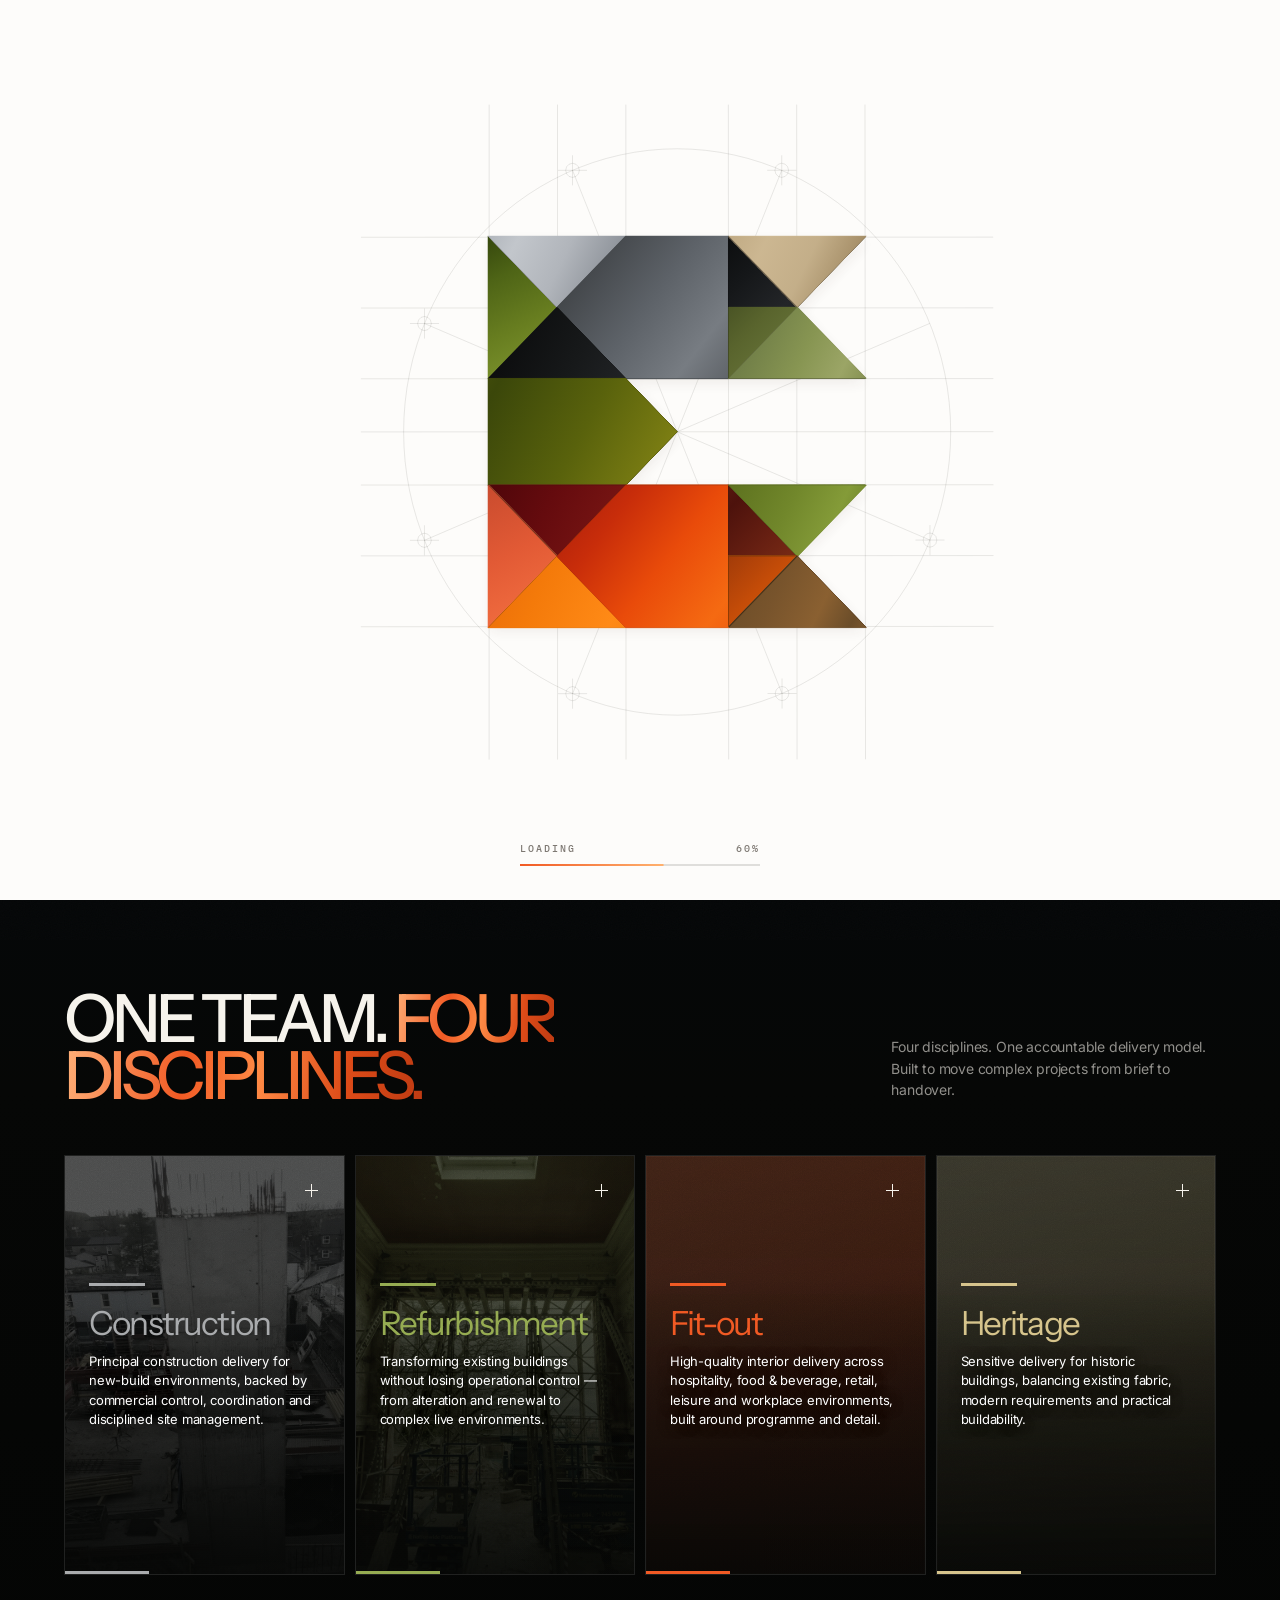
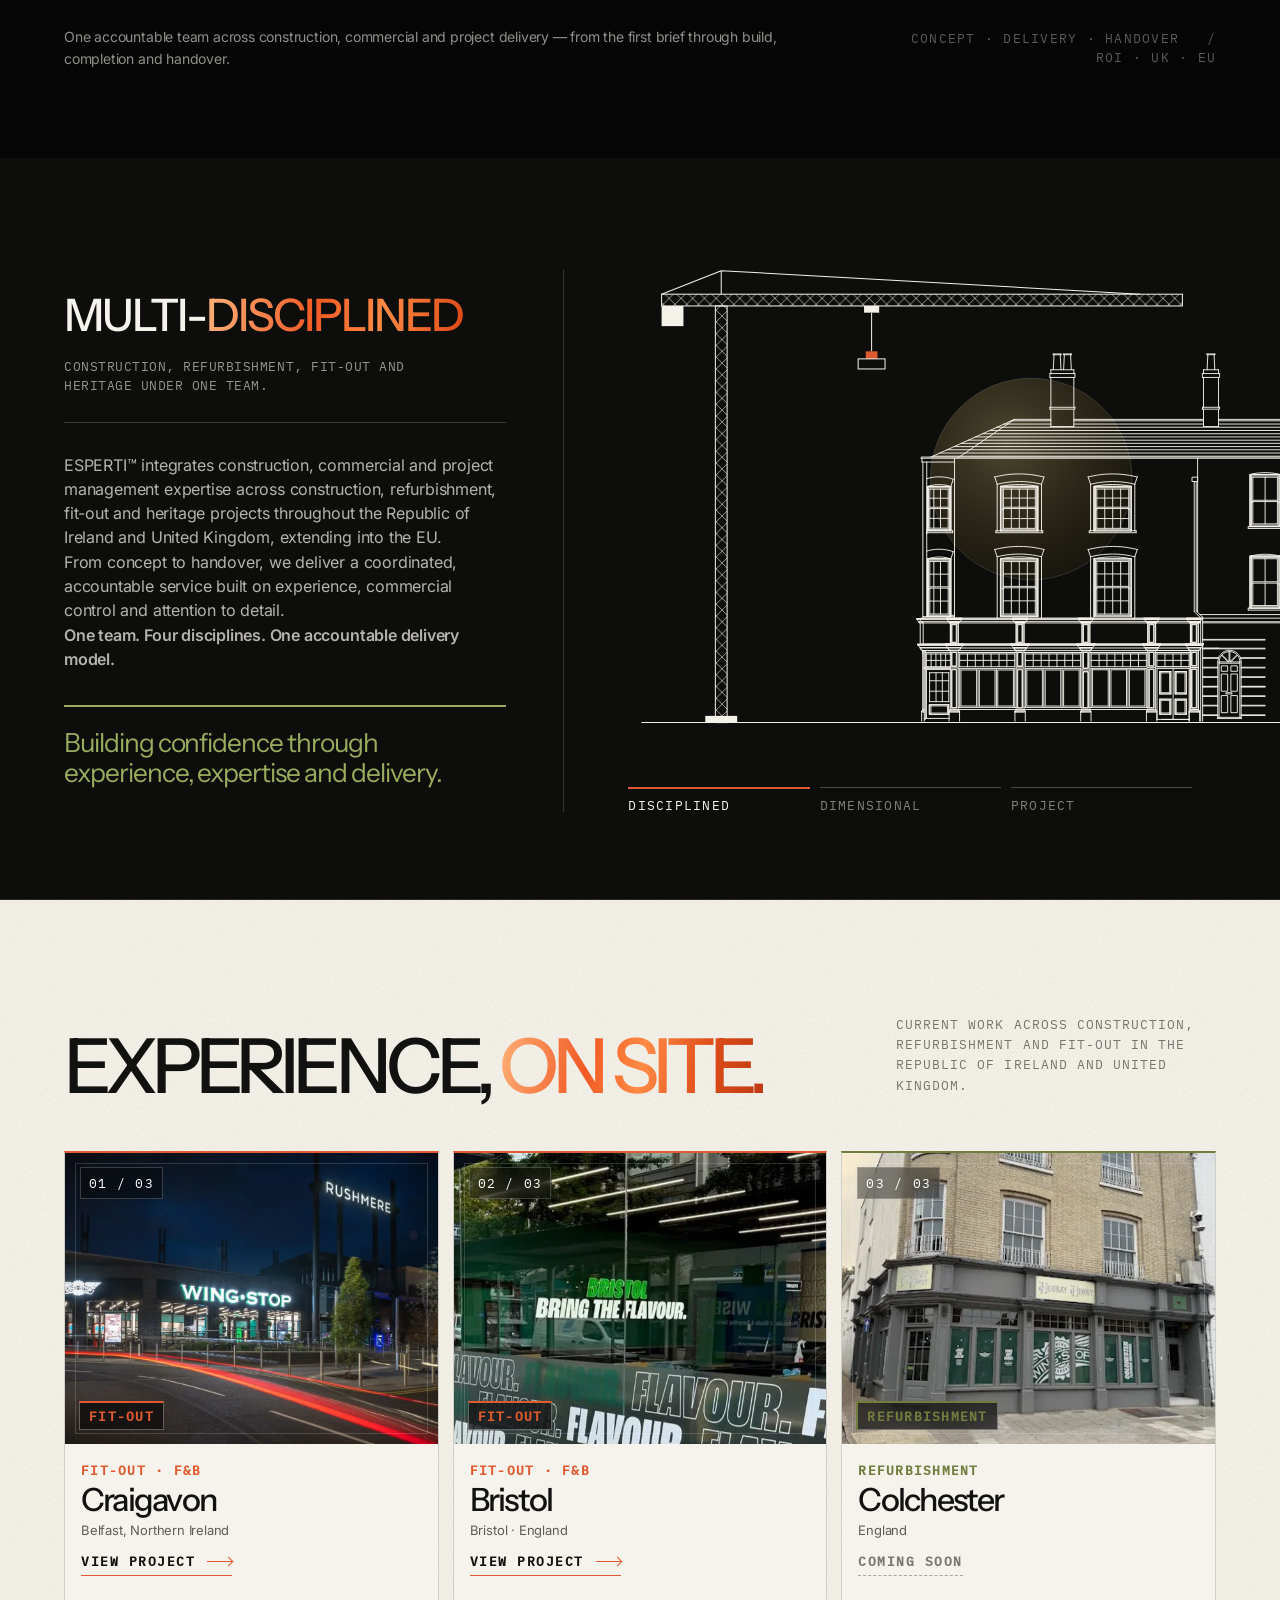
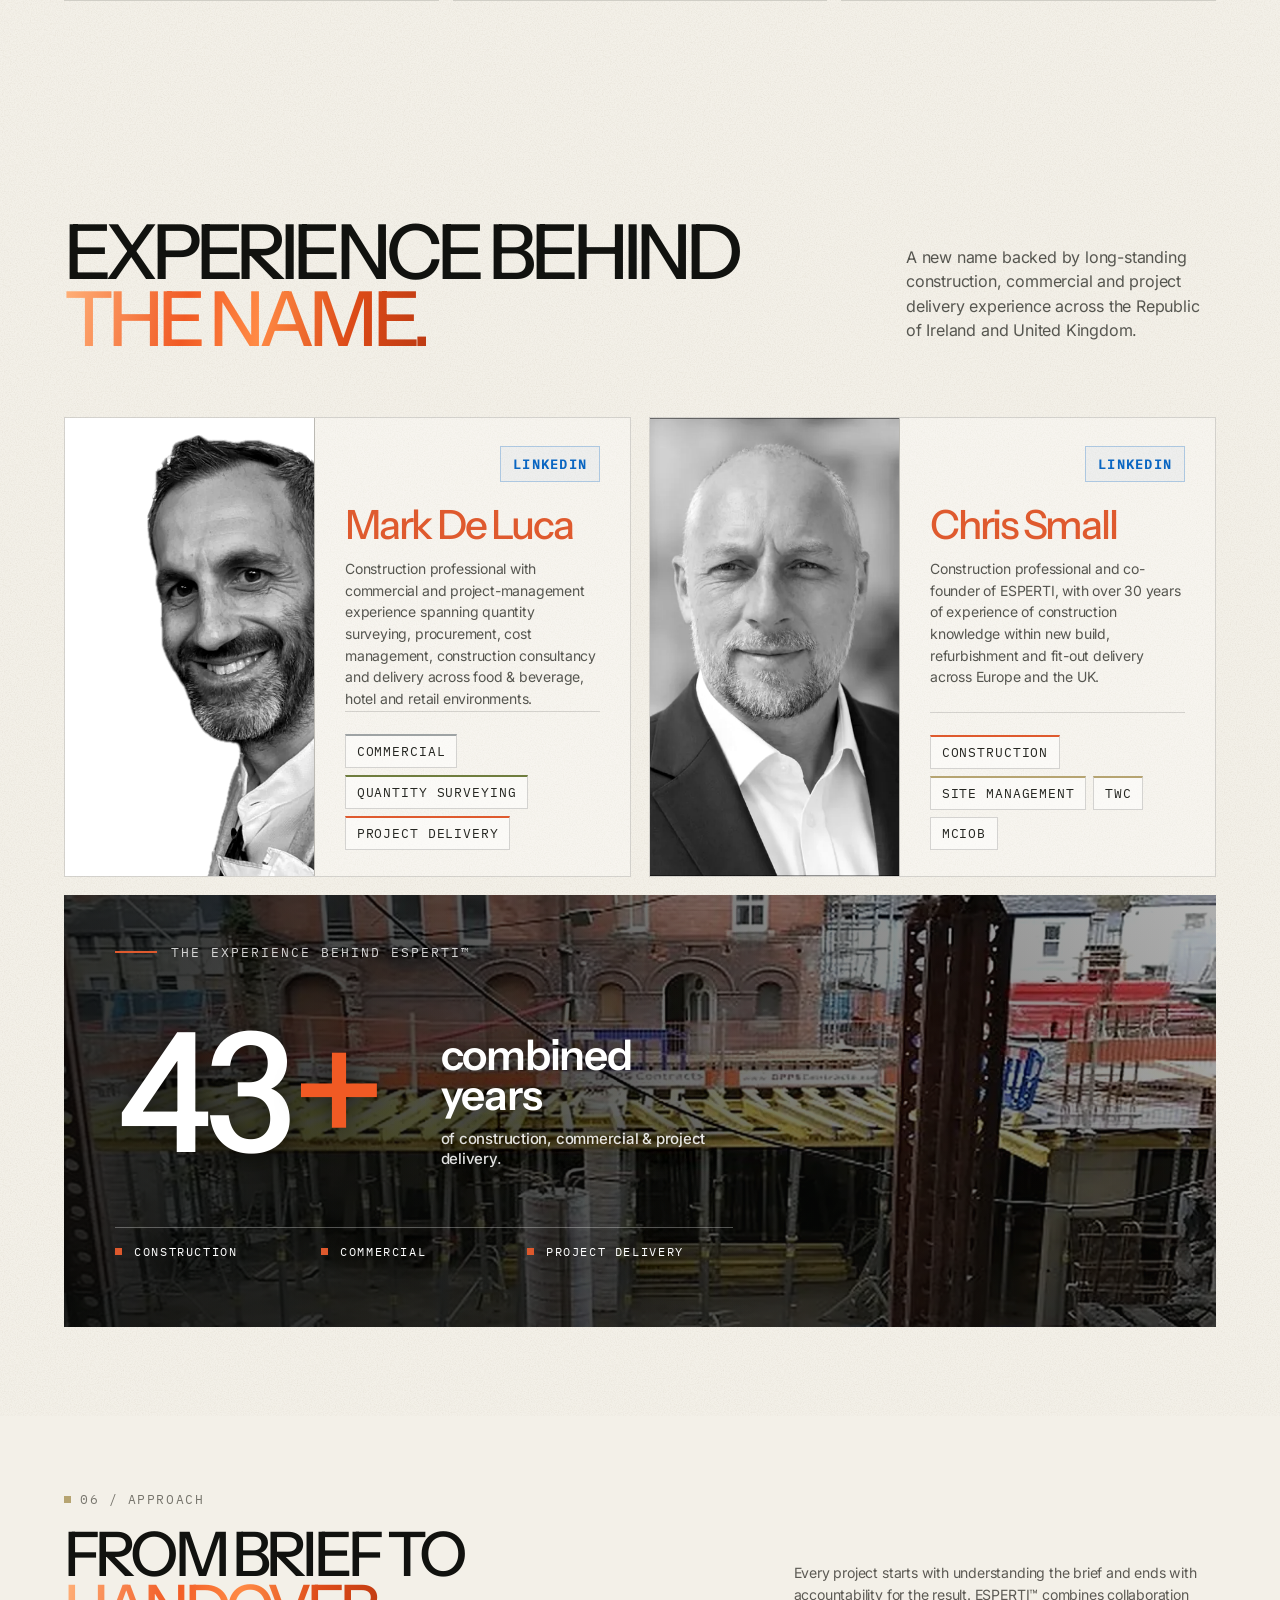
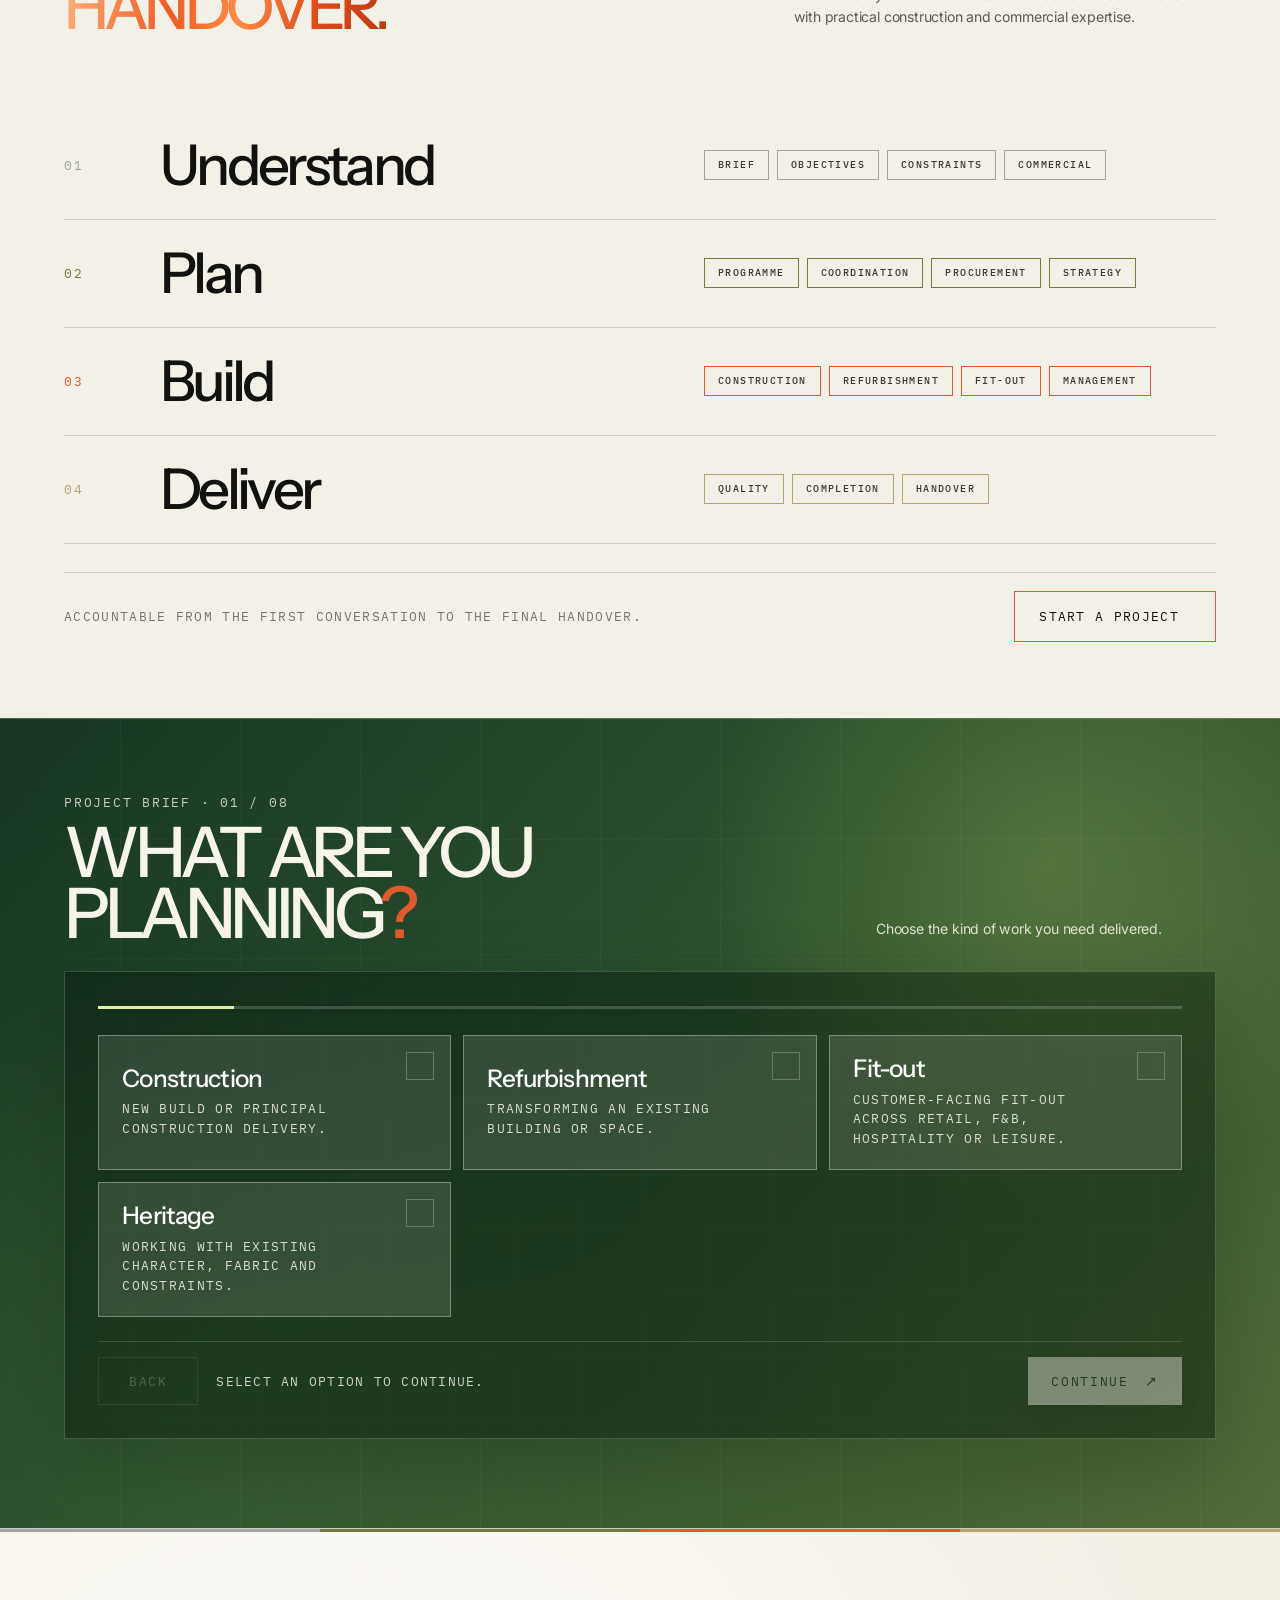
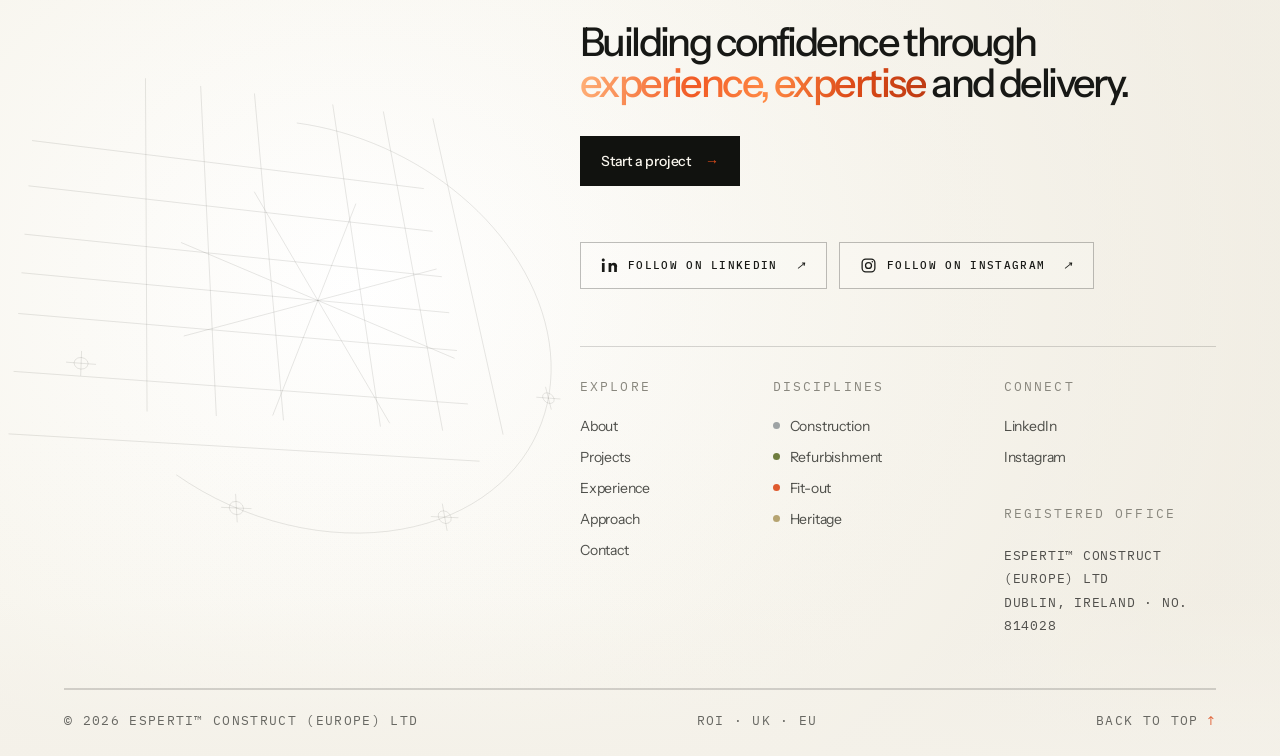
==== commit 0440931b: "Update index.html" ====
--- a/index.html
+++ b/index.html
@@ -3452,6 +3452,11 @@
           <span class="brief-index">PROJECT BRIEF RECEIVED</span>
           <h3>Your project brief is ready.</h3>
           <p>Your email client has been prepared with the project details. ESPERTI can review the brief and respond with the next step.</p>
+          <div class="brief-success-actions">
+            <a class="brief-success-btn" id="briefMailAgain" href="mailto:MDL@esperti.uk">Open email again</a>
+            <button type="button" class="brief-success-btn" id="briefCopy">Copy brief</button>
+          </div>
+          <p class="brief-success-note">No email app opened? Copy the brief and send it to MDL@esperti.uk.</p>
         </div>
       </div>
     </div>
@@ -3579,6 +3584,19 @@
     const options=document.getElementById('briefOptions'), field=document.getElementById('briefFieldWrap');
     const next=document.getElementById('briefNext'), back=document.getElementById('briefBack'), hint=document.getElementById('briefHint'), progress=document.getElementById('briefProgress');
     const success=document.getElementById('briefSuccess');
+    const mqPhone=window.matchMedia('(max-width:700px)');
+    const reduceBriefMotion=window.matchMedia('(prefers-reduced-motion: reduce)');
+    const AUTO_ADVANCE_ON_PHONE=true; /* single-choice steps move on after a tap on phones; set false to disable */
+    let advanceTimer=null;
+    function scrollBriefIntoView(){
+      const head=document.querySelector('.project-brief-head');
+      if(!head||!mqPhone.matches) return;
+      const top=head.getBoundingClientRect().top;
+      if(top>=70&&top<window.innerHeight*.5) return; /* already comfortably in view */
+      if(window.__lenis&&window.__lenis.scrollTo){window.__lenis.scrollTo(head,{offset:-84,duration:reduceBriefMotion.matches?0:.7});}
+      else{window.scrollTo({top:window.scrollY+top-84,behavior:reduceBriefMotion.matches?'auto':'smooth'});}
+    }
+    function goNext(){ if(next.disabled) return; next.click(); }
 
     function escapeHtml(s){return String(s||'').replace(/[&<>"']/g,c=>({'&':'&amp;','<':'&lt;','>':'&gt;','"':'&quot;',"'":'&#039;'}[c]));}
     function sectorOptions(){
@@ -3602,6 +3620,7 @@
         </button>`;
       }).join('');
       options.hidden=false; field.hidden=true;
+      options.classList.toggle('is-compact',opts.length>0&&opts.every(o=>!o[1]));
       options.querySelectorAll('.brief-option').forEach(btn=>btn.addEventListener('click',()=>{
         const value=btn.dataset.value;
         if(steps[step].type==='multi'){
@@ -3612,37 +3631,45 @@
           if(steps[step].key==='type'){ state.sector=null; }
         }
         renderOptions(); updateNav();
+        if(AUTO_ADVANCE_ON_PHONE&&mqPhone.matches&&steps[step].type!=='multi'&&step<steps.length-1){
+          clearTimeout(advanceTimer);
+          advanceTimer=setTimeout(()=>{ if(hasAnswer()&&steps[step].type!=='multi'){ step++; renderStep(); scrollBriefIntoView(); } },320);
+        }
       }));
     }
     function renderLocation(){
       options.innerHTML='';
-      options.hidden=false; field.hidden=false;
+      options.hidden=false; field.hidden=false; options.classList.remove('is-compact');
       const regions=[['Ireland','Delivery across the Republic of Ireland.'],['UK','Delivery across England, Scotland, Wales or Northern Ireland.'],['International','Projects outside the UK and Ireland.']];
       options.innerHTML=regions.map(o=>{
         const selected=state.locationRegion===o[0];
         return `<button type="button" class="brief-option is-multi ${selected?'is-selected':''}" data-region="${escapeHtml(o[0])}" aria-pressed="${selected}"><div><b>${o[0]}</b><span>${o[1]}</span></div><i class="brief-check">${selected?'✓':''}</i></button>`;
       }).join('');
-      field.innerHTML=`<label class="brief-field-label" for="briefLocation">Town, city or postcode</label><input class="brief-text" id="briefLocation" type="text" placeholder="e.g. Belfast, Dublin, Bristol" value="${escapeHtml(state.location||'')}">`;
+      field.innerHTML=`<label class="brief-field-label" for="briefLocation">Town, city or postcode</label><input class="brief-text" id="briefLocation" type="text" inputmode="text" enterkeyhint="next" autocapitalize="words" autocomplete="off" placeholder="e.g. Belfast, Dublin, Bristol" value="${escapeHtml(state.location||'')}">`;
       field.querySelector('input').addEventListener('input',e=>{state.location=e.target.value;updateNav();});
+      field.querySelector('input').addEventListener('keydown',e=>{ if(e.key==='Enter'){ e.preventDefault(); e.target.blur(); goNext(); } });
       options.querySelectorAll('[data-region]').forEach(btn=>btn.addEventListener('click',()=>{state.locationRegion=btn.dataset.region;renderLocation();updateNav();}));
     }
     function renderContact(){
-      options.hidden=true; field.hidden=false;
+      options.innerHTML=''; options.hidden=true; field.hidden=false; options.classList.remove('is-compact');
       field.innerHTML=`<div class="brief-contact-grid">
-        <label><span>Name *</span><input id="briefName" required autocomplete="name" placeholder="Your name"></label>
-        <label><span>Company</span><input id="briefCompany" autocomplete="organization" placeholder="Company name"></label>
-        <label><span>Email *</span><input id="briefEmail" type="email" required autocomplete="email" placeholder="you@company.com"></label>
-        <label><span>Phone</span><input id="briefPhone" type="tel" autocomplete="tel" placeholder="+44 ..."></label>
-        <label><span>Anything else?</span><textarea id="briefNotes" placeholder="Project notes, timings or anything useful to know."></textarea></label>
+        <label><span>Name *</span><input id="briefName" required autocomplete="name" autocapitalize="words" enterkeyhint="next" placeholder="Your name"></label>
+        <label><span>Company</span><input id="briefCompany" autocomplete="organization" autocapitalize="words" enterkeyhint="next" placeholder="Company name"></label>
+        <label><span>Email *</span><input id="briefEmail" type="email" inputmode="email" required autocomplete="email" autocapitalize="none" autocorrect="off" spellcheck="false" enterkeyhint="next" placeholder="you@company.com"></label>
+        <label><span>Phone</span><input id="briefPhone" type="tel" inputmode="tel" autocomplete="tel" enterkeyhint="next" placeholder="+44 ..."></label>
+        <label><span>Anything else?</span><textarea id="briefNotes" rows="3" enterkeyhint="done" placeholder="Project notes, timings or anything useful to know."></textarea></label>
       </div>`;
       ['Name','Company','Email','Phone','Notes'].forEach(k=>{
         const id='brief'+k; const el=document.getElementById(id);
         el.value=state.contact[k.toLowerCase()]||'';
         el.addEventListener('input',e=>{state.contact[k.toLowerCase()]=e.target.value;updateNav();});
+        /* keep the focused field clear of the phone keyboard */
+        el.addEventListener('focus',()=>{ if(mqPhone.matches) setTimeout(()=>{ try{el.scrollIntoView({block:'center',behavior:reduceBriefMotion.matches?'auto':'smooth'});}catch(_){} },280); });
       });
     }
     function renderStep(){
       const s=steps[step];
+      projectBrief.dataset.type=s.type;
       label.textContent=`PROJECT BRIEF · ${String(step+1).padStart(2,'0')} / ${String(steps.length).padStart(2,'0')}`;
       q.innerHTML=escapeHtml(s.label).replace(/\?$/,'<em>?</em>');
       intro.textContent=s.intro;
@@ -3692,13 +3719,25 @@
     }
     next.addEventListener('click',()=>{
       if(!hasAnswer()) return;
-      if(step<steps.length-1){step++;renderStep();return;}
+      clearTimeout(advanceTimer);
+      if(step<steps.length-1){step++;renderStep();scrollBriefIntoView();return;}
       const subject=`ESPERTI project brief — ${state.contact.company||state.contact.name||state.type||'New enquiry'}`;
       const body=summary();
-      window.location.href='mailto:MDL@esperti.uk?subject='+encodeURIComponent(subject)+'&body='+encodeURIComponent(body);
+      const mailto='mailto:MDL@esperti.uk?subject='+encodeURIComponent(subject)+'&body='+encodeURIComponent(body);
+      const again=document.getElementById('briefMailAgain'), copy=document.getElementById('briefCopy');
+      if(again) again.href=mailto;
+      if(copy) copy.onclick=()=>{
+        const done=()=>{copy.textContent='Copied ✓';setTimeout(()=>{copy.textContent='Copy brief';},2200);};
+        if(navigator.clipboard&&navigator.clipboard.writeText) navigator.clipboard.writeText(body).then(done,()=>{});
+        else{const t=document.createElement('textarea');t.value=body;t.style.cssText='position:fixed;opacity:0';document.body.appendChild(t);t.select();try{document.execCommand('copy');done();}catch(_){}t.remove();}
+      };
+      window.location.href=mailto;
       projectBrief.hidden=true; success.hidden=false;
+      scrollBriefIntoView();
     });
-    back.addEventListener('click',()=>{if(step>0){step--;renderStep();}});
+    back.addEventListener('click',()=>{clearTimeout(advanceTimer);if(step>0){step--;renderStep();scrollBriefIntoView();}});
+    /* a single text field + Enter would otherwise submit the form and reload the page */
+    projectBrief.addEventListener('submit',e=>{e.preventDefault();goNext();});
     renderStep();
   }
 
@@ -6981,6 +7020,109 @@
 html body .intro-dark .mx-svg .mx-sun,html body .mx-svg .mx-sun{fill:url(#mxSunG)!important;stroke:rgba(255,255,255,.20)!important;stroke-width:.8px!important}
 </style>
 <script>if(matchMedia("(prefers-reduced-motion: reduce)").matches)document.querySelectorAll("#mxSunG animate").forEach(function(a){a.remove()})</script>
+<style id="brief-mobile-pass-11oct2026">
+/* ESPERTI project brief: phone optimisation. Desktop (>700px) is untouched except for the shared button styles. */
+html body .brief-options[hidden],html body .brief-field-wrap[hidden]{display:none!important}
+.brief-success-actions{display:flex;flex-wrap:wrap;gap:10px;margin-top:18px}
+.brief-success-btn{display:inline-flex;align-items:center;justify-content:center;min-height:46px;padding:0 20px;border:1px solid rgba(255,255,255,.34);background:transparent;color:#f7f4eb;font:inherit;font-family:var(--mono);font-size:12px;letter-spacing:.1em;text-transform:uppercase;text-decoration:none;cursor:pointer;touch-action:manipulation}
+.brief-success-btn:hover{background:#dbe7a0;border-color:#dbe7a0;color:#173522}
+.brief-success p.brief-success-note{margin-top:14px;font-size:12px;opacity:.7}
+html body .brief-next:disabled{opacity:.42!important;cursor:not-allowed!important}
+html body .brief-option,html body .brief-next,html body .brief-back{-webkit-tap-highlight-color:transparent;touch-action:manipulation}
+html body .brief-option:focus-visible,html body .brief-next:focus-visible,html body .brief-back:focus-visible,html body .brief-contact-grid :is(input,textarea):focus-visible,html body .brief-text:focus-visible{outline:2px solid #dbe7a0!important;outline-offset:2px}
+
+/* touch devices: no sticky hover states, lighter background effects */
+@media(hover:none){
+  html body .brief-option:hover{transform:none!important;background:rgba(247,244,235,.12)!important;border-color:rgba(255,255,255,.34)!important}
+  html body .brief-option.is-selected:hover{background:#dbe7a0!important;border-color:#dbe7a0!important}
+  html body .brief-option:active{transform:scale(.985)!important;background:rgba(247,244,235,.22)!important}
+  html body .brief-option.is-selected:active{background:#dbe7a0!important}
+  html body .brief-next:hover{background:#f3f0e8!important}
+  html body .brief-next:active{background:#dbe7a0!important}
+}
+@media(pointer:coarse){
+  html body .project-brief-section:after{display:none!important} /* full-section soft-light noise is costly on phones */
+}
+
+@keyframes briefIn{from{opacity:0;transform:translateY(10px)}to{opacity:1;transform:none}}
+
+@media(max-width:700px){
+  html body .project-brief-section{padding:48px 0 calc(56px + env(safe-area-inset-bottom,0px))!important}
+  html body #contact .project-brief-head{scroll-margin-top:84px}
+  /* root cause of the squashed label/overlap: a desktop override forced a 2-column header grid at every width */
+  html body .project-brief-head{grid-template-columns:minmax(0,1fr)!important;gap:12px!important;margin-bottom:22px!important}
+  html body .project-brief-head>div{min-width:0!important}
+  html body .brief-index{display:block!important;white-space:nowrap!important;font-size:12px!important;letter-spacing:.12em!important}
+  html body #briefQuestion{font-size:clamp(26px,8vw,34px)!important;line-height:1.04!important;letter-spacing:-.035em!important;margin:10px 0 0!important}
+  html body #briefIntro{margin:0!important}
+  html body .project-brief-head p{font-size:14px!important;line-height:1.5!important;max-width:none!important}
+
+  /* the form must not clip, otherwise the sticky nav cannot stick */
+  html body #projectBrief{overflow:visible!important;padding:16px 14px 0!important;background:rgba(7,24,14,.5)!important}
+  html body .brief-progress{margin-bottom:18px!important;height:3px!important}
+  html body .brief-stage{min-height:0!important}
+
+  /* options: one comfortable column with 56px+ tap targets */
+  html body .brief-options{display:grid!important;grid-template-columns:1fr!important;gap:8px!important}
+  html body .brief-options>*{animation:briefIn .28s cubic-bezier(.2,.7,.2,1) both}
+  html body .brief-options>*:nth-child(2){animation-delay:.03s}html body .brief-options>*:nth-child(3){animation-delay:.06s}
+  html body .brief-options>*:nth-child(4){animation-delay:.09s}html body .brief-options>*:nth-child(5){animation-delay:.12s}
+  html body .brief-options>*:nth-child(6){animation-delay:.15s}html body .brief-options>*:nth-child(7){animation-delay:.18s}
+  html body .brief-options>*:nth-child(n+8){animation-delay:.21s}
+  html body .brief-option{
+    position:relative!important;display:flex!important;flex-direction:row!important;align-items:center!important;justify-content:space-between!important;gap:12px!important;
+    min-height:64px!important;padding:13px 14px 13px 16px!important;overflow:visible!important;min-width:0!important;
+    border-width:1px!important;border-radius:0!important;text-align:left}
+  html body .brief-option>div{min-width:0;flex:1 1 auto}
+  html body .brief-option b{font-size:18px!important;line-height:1.12!important;letter-spacing:-.02em!important;padding-right:0!important;overflow-wrap:break-word!important;word-break:normal!important;hyphens:none!important}
+  html body .brief-option span{display:block!important;max-width:none!important;margin-top:5px!important;font-size:12.5px!important;line-height:1.4!important;letter-spacing:.01em!important}
+  html body .brief-option .brief-check{position:static!important;flex:none!important;width:22px!important;height:22px!important;margin:0!important;font-size:12px!important;border-width:1.5px!important;border-radius:50%!important;opacity:1!important}
+  html body .brief-option.is-selected{box-shadow:none!important}
+
+  /* short, description-less lists (budget, scope) go two-up to cut scrolling */
+  html body .brief-options.is-compact{grid-template-columns:repeat(2,minmax(0,1fr))!important;gap:8px!important}
+  html body .brief-options.is-compact .brief-option{min-height:60px!important;padding:10px 10px 10px 12px!important;gap:8px!important}
+  html body .brief-options.is-compact .brief-option b{font-size:15.5px!important;line-height:1.15!important}
+  html body .brief-options.is-compact .brief-option .brief-check{width:18px!important;height:18px!important;font-size:10px!important}
+
+  /* location step */
+  html body .brief-field-wrap{max-width:none!important;margin-top:14px;animation:briefIn .28s .1s both}
+  html body .brief-field-label,html body .brief-contact-grid label>span{font-size:12px!important;letter-spacing:.1em!important;margin-bottom:7px!important}
+
+  /* inputs: 16px text stops iOS zooming on focus, 52px high */
+  html body .brief-text,html body .brief-select,html body .brief-contact-grid input,html body .brief-contact-grid textarea{font-size:16px!important;border-radius:0!important;-webkit-appearance:none;appearance:none}
+  html body .brief-text,html body .brief-contact-grid input{height:52px!important;padding:0 14px!important}
+  html body .brief-contact-grid textarea{min-height:104px!important;padding:13px 14px!important;resize:none!important}
+  html body .brief-contact-grid{grid-template-columns:1fr!important;gap:12px!important;animation:briefIn .28s both}
+  html body .brief-contact-grid label:last-child{grid-column:auto!important}
+
+  /* nav: pinned to the bottom of the screen while choosing, so Continue is always reachable */
+  html body .brief-nav{
+    position:sticky!important;bottom:0;z-index:5;
+    display:grid!important;grid-template-columns:92px minmax(0,1fr)!important;gap:10px!important;align-items:center!important;
+    margin:18px -14px 0!important;padding:12px 14px calc(12px + env(safe-area-inset-bottom,0px))!important;
+    background:linear-gradient(180deg,rgba(9,27,16,.0),rgba(9,27,16,.94) 22%)!important;
+    border-top:0!important}
+  html body #projectBrief[data-type="location"] .brief-nav,
+  html body #projectBrief[data-type="contact"] .brief-nav{position:relative!important;background:none!important;padding-top:6px!important}
+  html body .brief-back,html body .brief-next{height:52px!important;min-height:52px!important;font-size:12.5px!important;letter-spacing:.1em!important;padding:0 16px!important;margin:0!important;grid-row:1!important}
+  html body .brief-back{grid-column:1!important}
+  html body .brief-next{grid-column:2!important;justify-self:stretch!important;width:100%!important;min-width:0!important;display:inline-flex;align-items:center;justify-content:center}
+  /* the hint is redundant next to a disabled button; keep it for screen readers */
+  html body .brief-hint{position:absolute!important;width:1px!important;height:1px!important;margin:-1px!important;padding:0!important;overflow:hidden!important;clip:rect(0 0 0 0)!important;white-space:nowrap!important;grid-column:auto!important;grid-row:auto!important}
+  html body #projectBrief[data-type="contact"] .brief-hint{position:static!important;grid-column:1/-1!important;grid-row:2!important;width:auto!important;height:auto!important;margin:4px 0 0!important;overflow:visible!important;clip:auto!important;white-space:normal!important;font-size:12px!important;text-align:center}
+
+  html body .brief-success{padding:22px 18px!important;gap:16px!important}
+  html body .brief-success h3{font-size:clamp(32px,10vw,44px)!important}
+  html body .brief-success-btn{flex:1 1 140px}
+}
+@media(max-width:700px) and (max-height:520px){
+  html body .brief-nav{position:relative!important;background:none!important} /* landscape phones: don't eat the screen */
+}
+@media(prefers-reduced-motion:reduce){
+  html body .brief-options>*,html body .brief-field-wrap,html body .brief-contact-grid{animation:none!important}
+}
+</style>
 <script src="assets/js/cursor.js" defer></script>
 </body>
 </html>
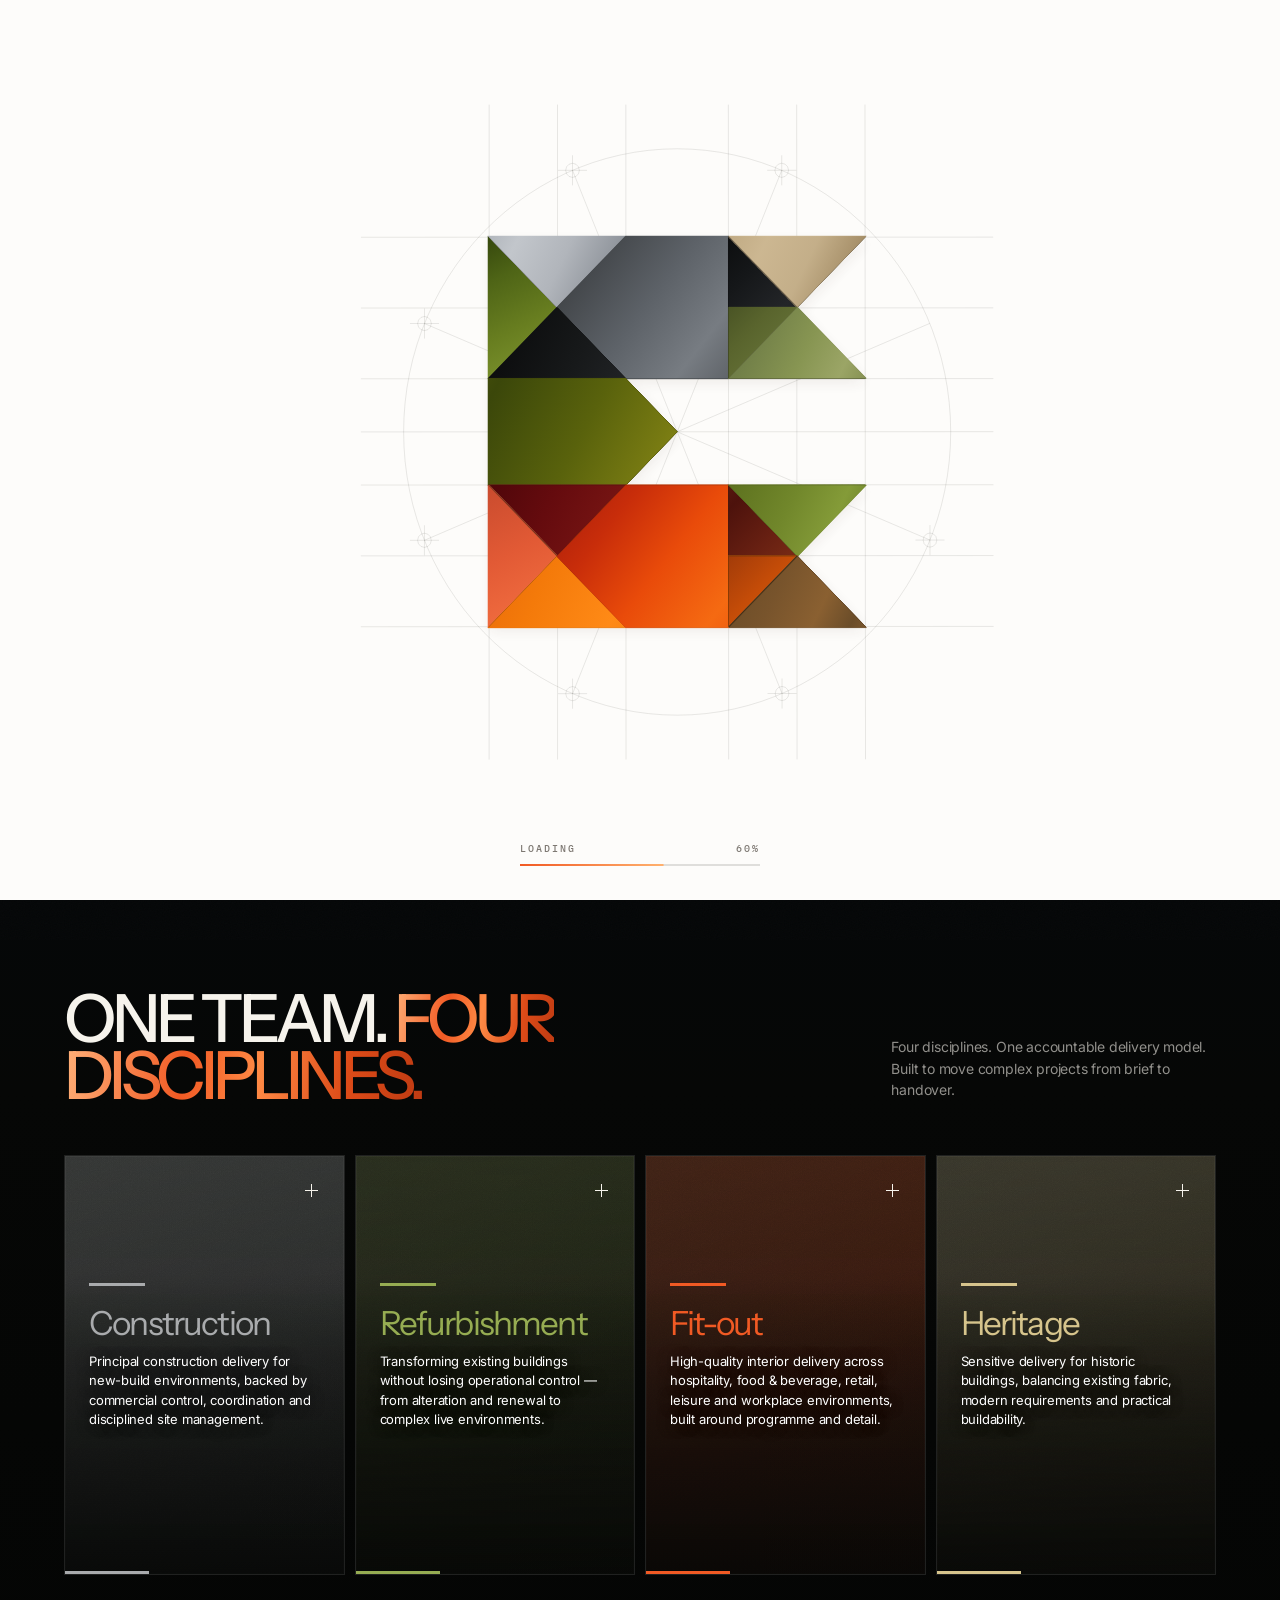
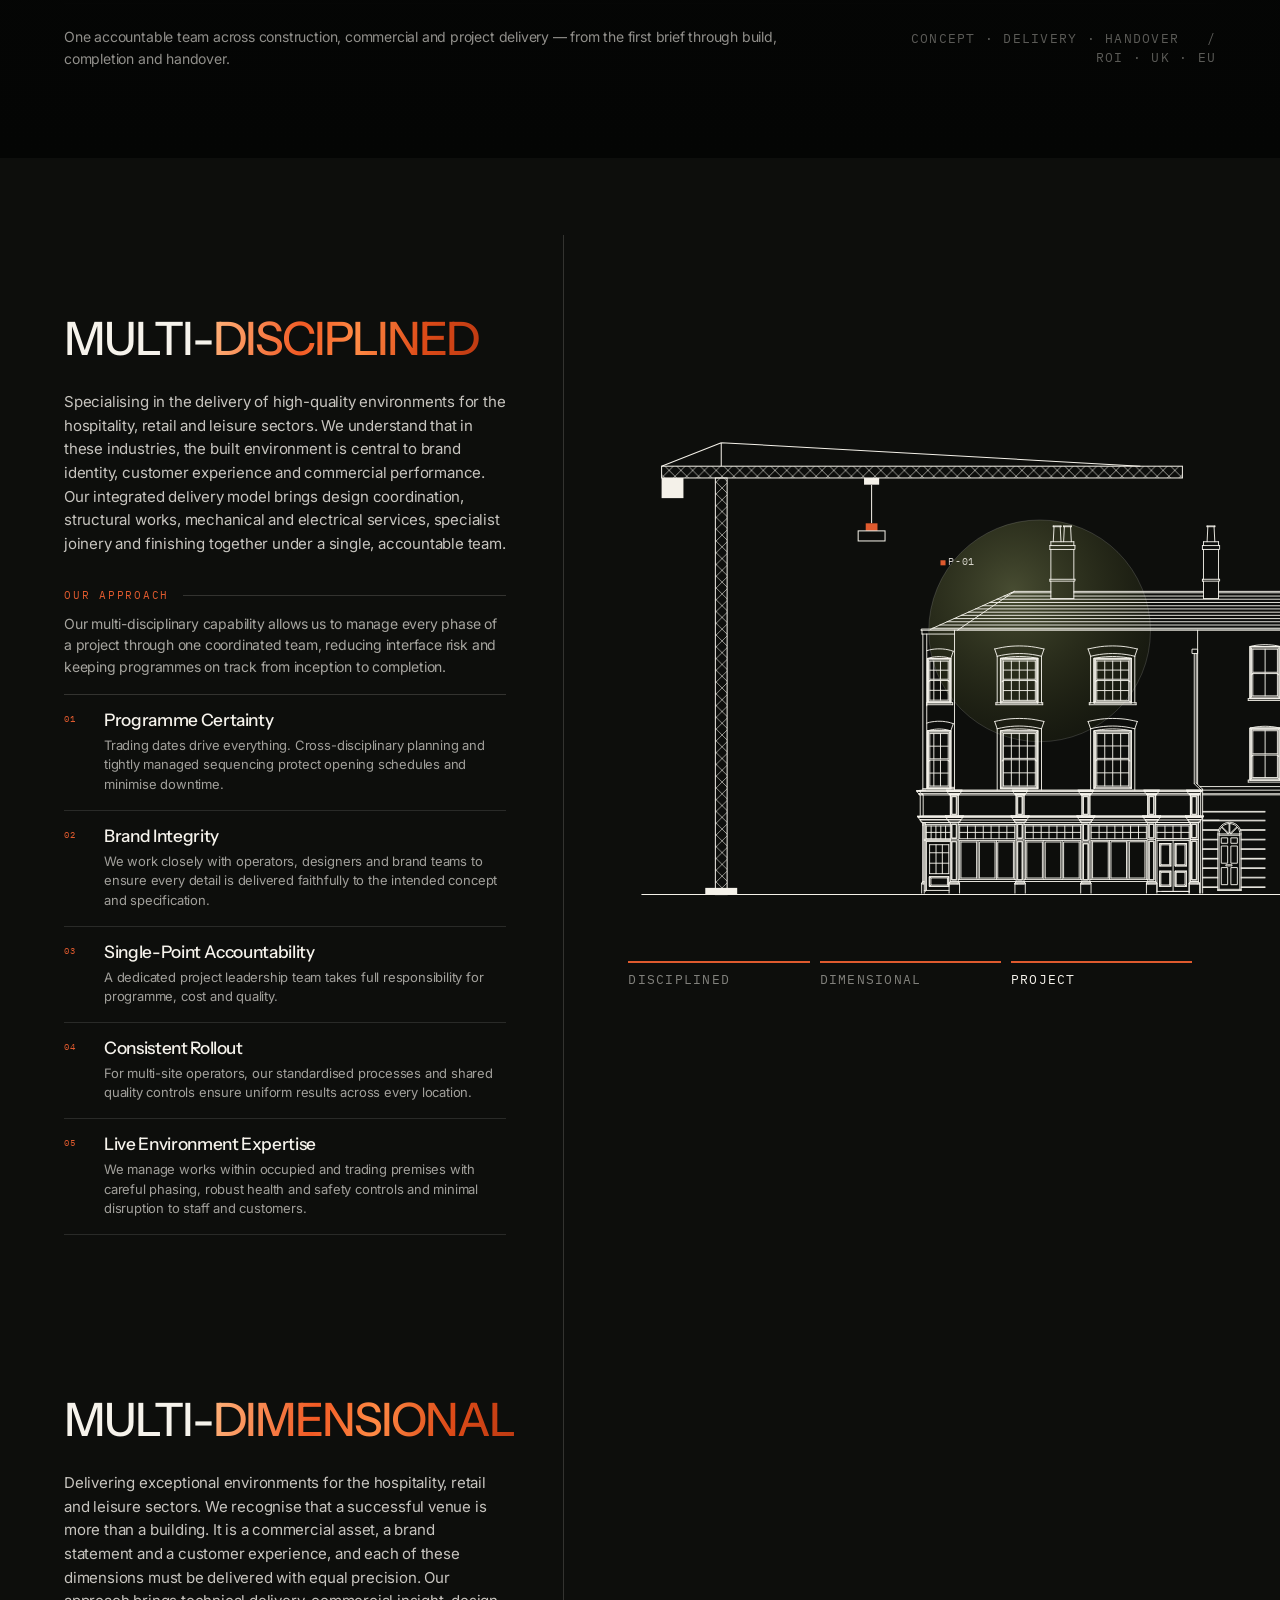
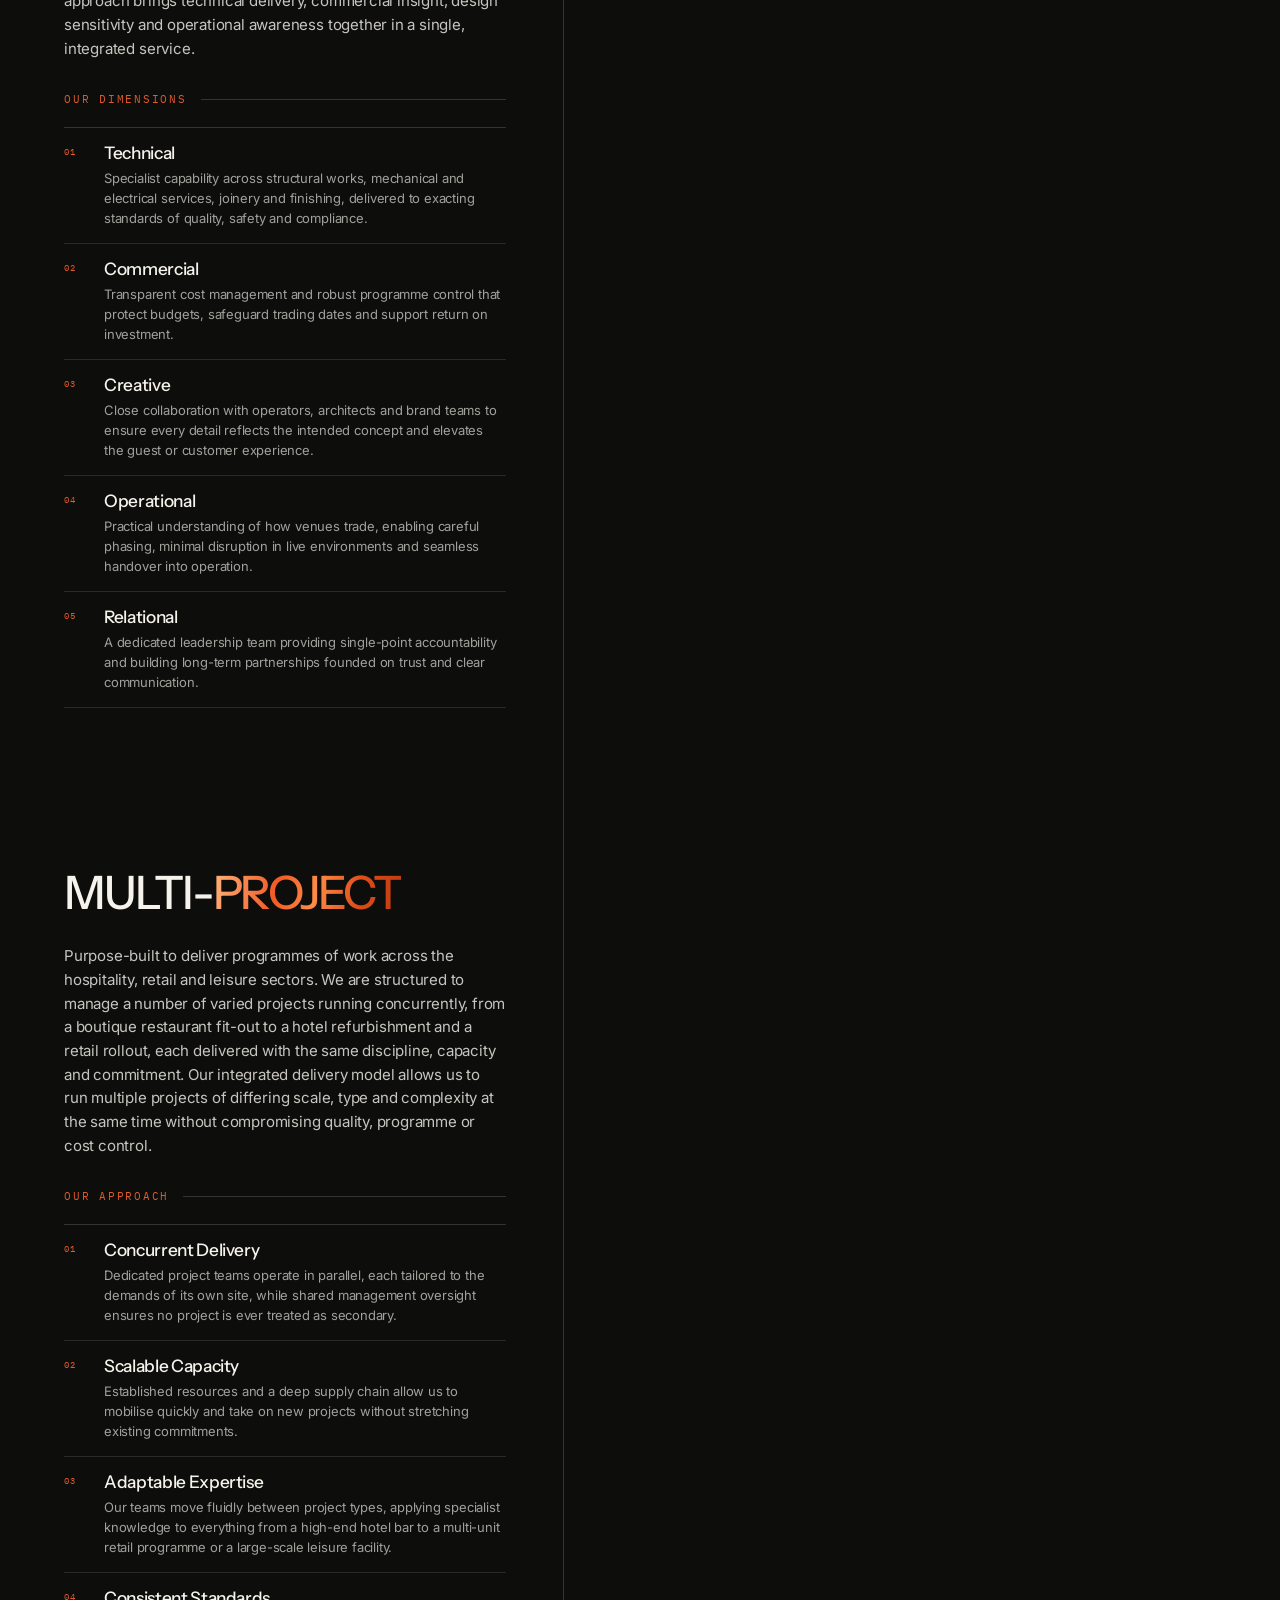
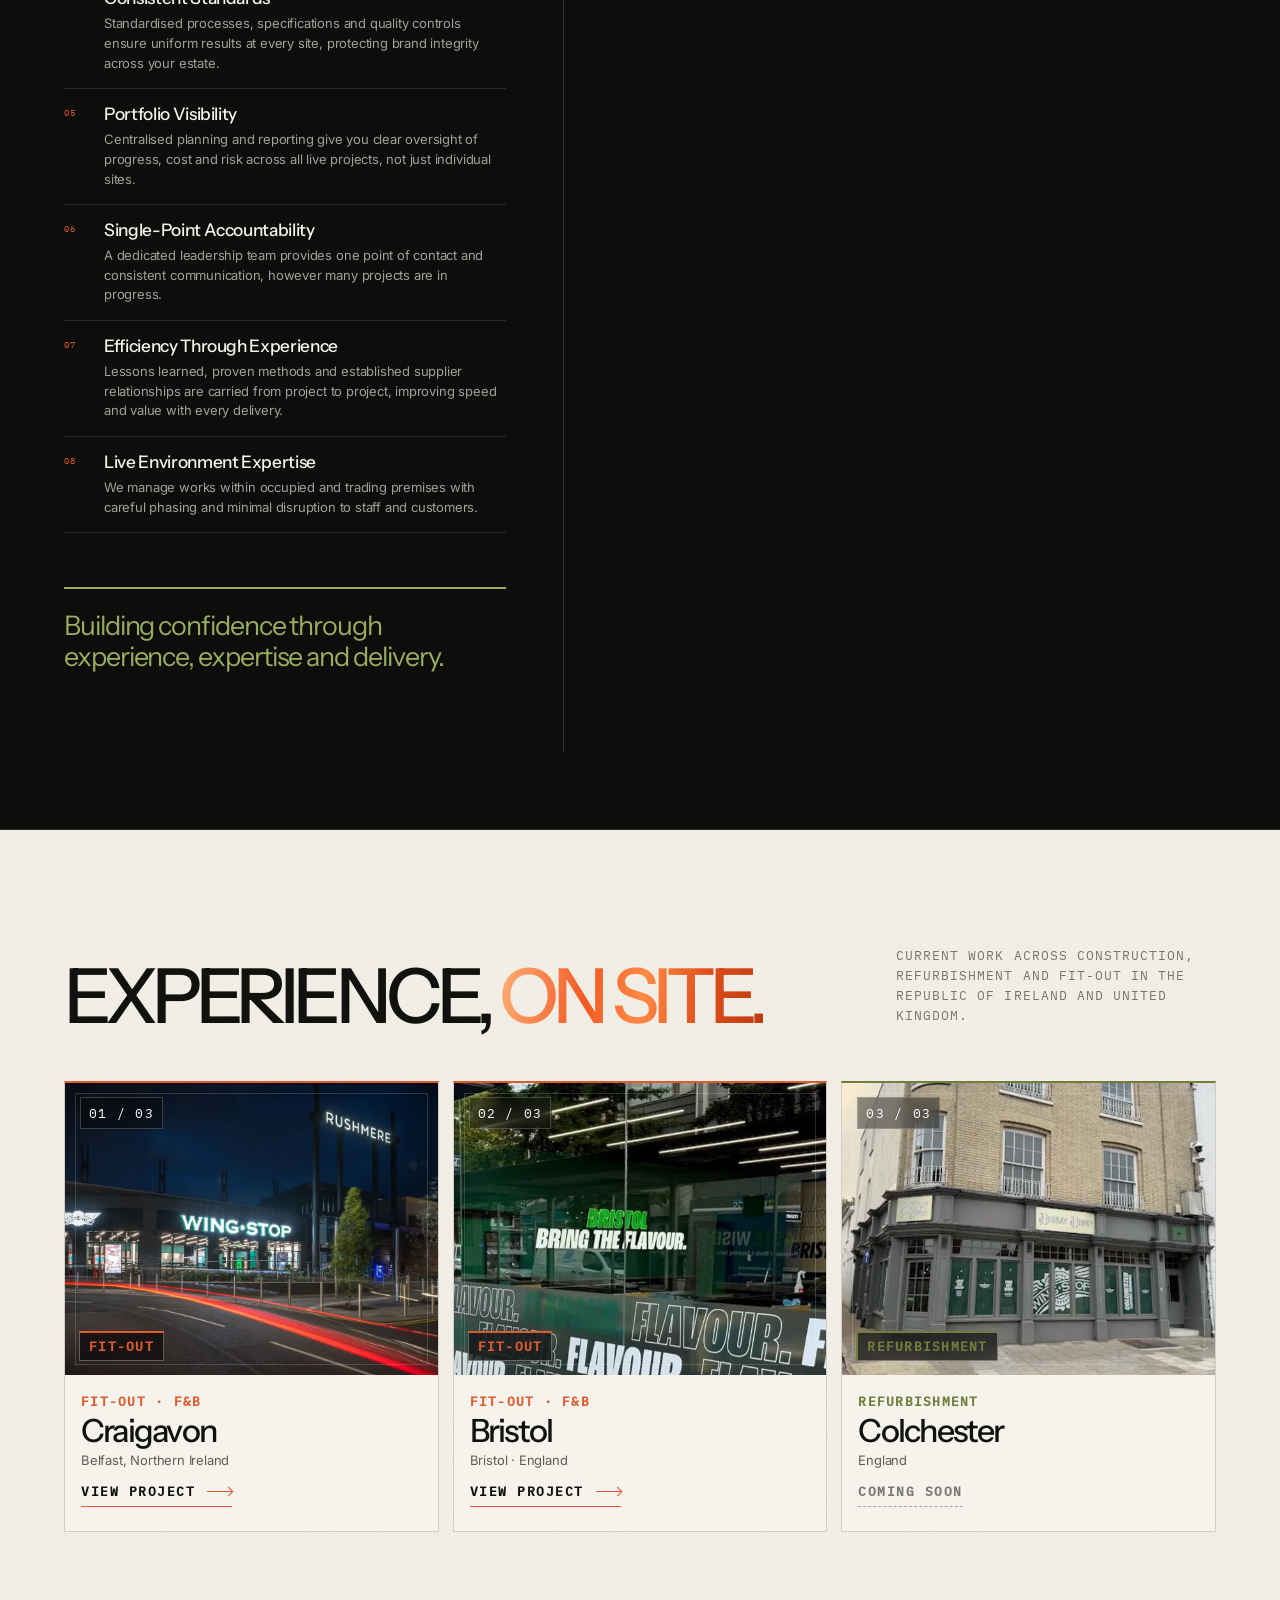
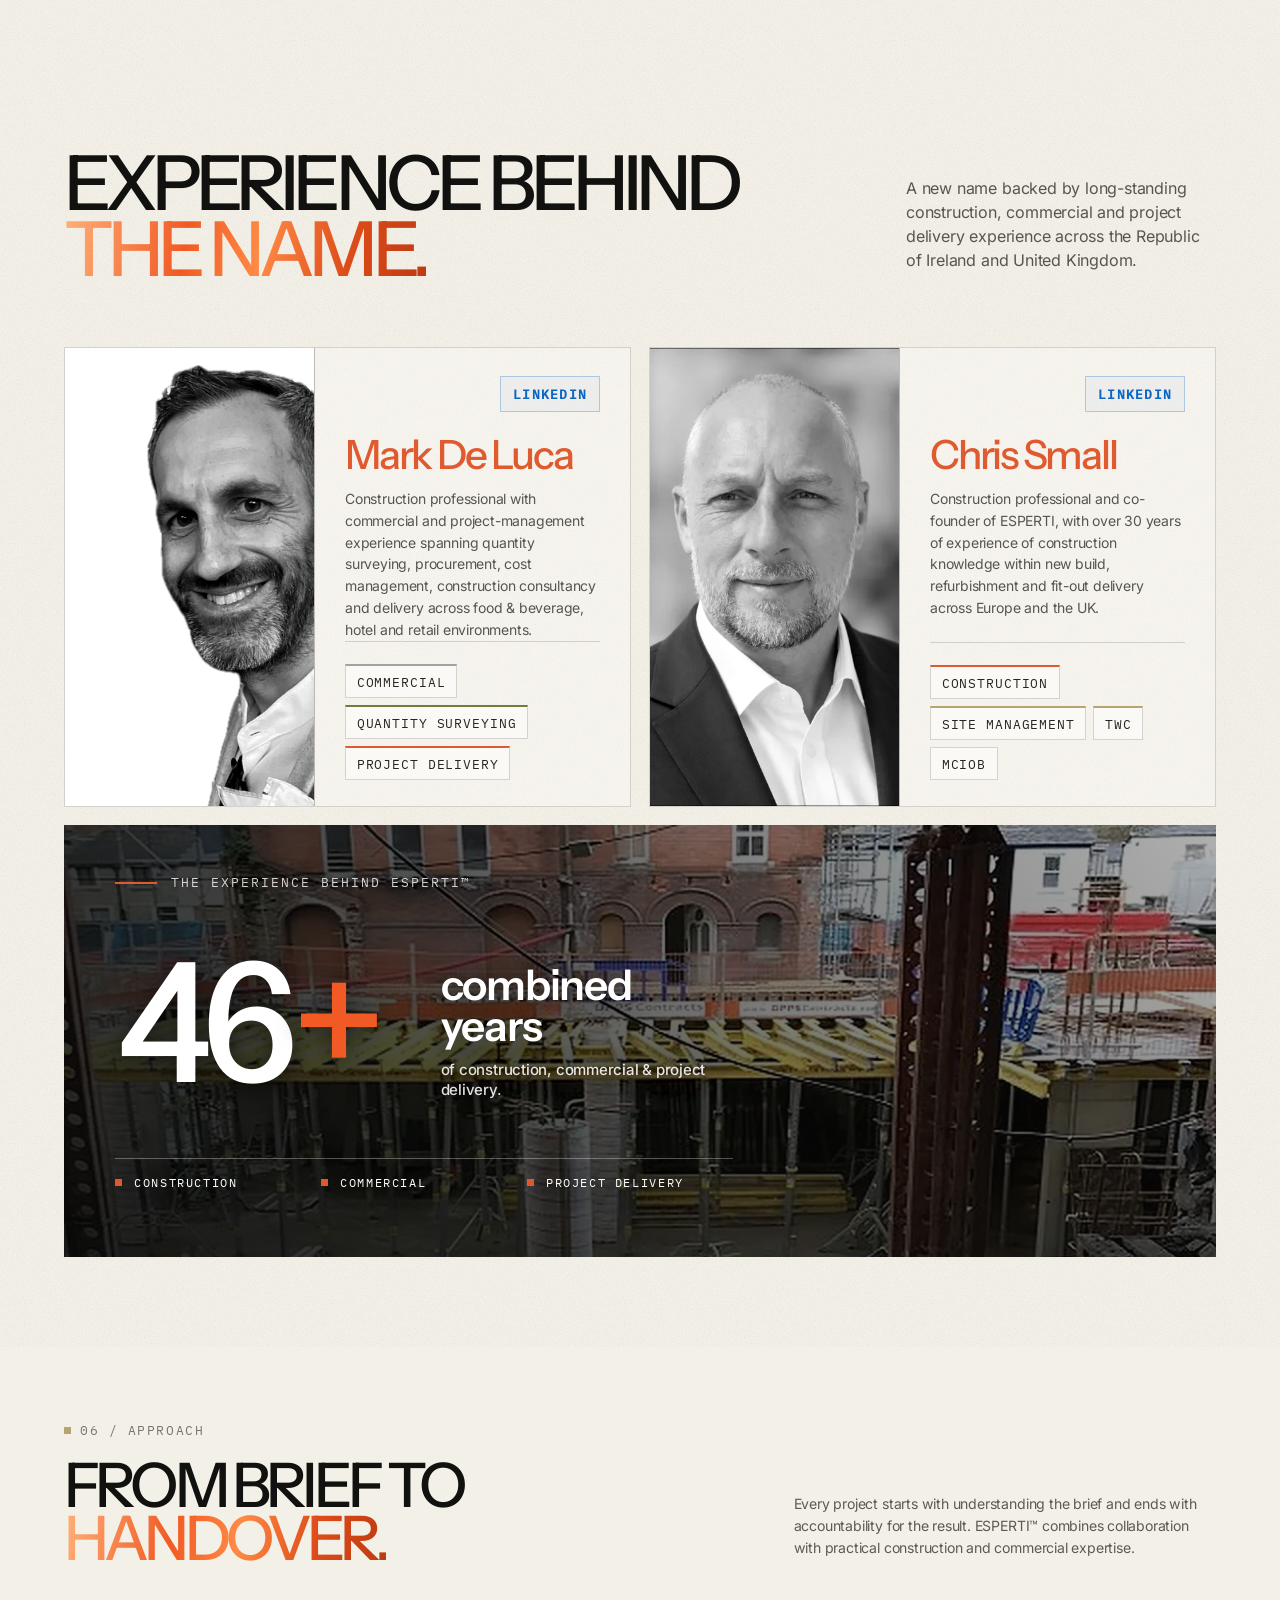
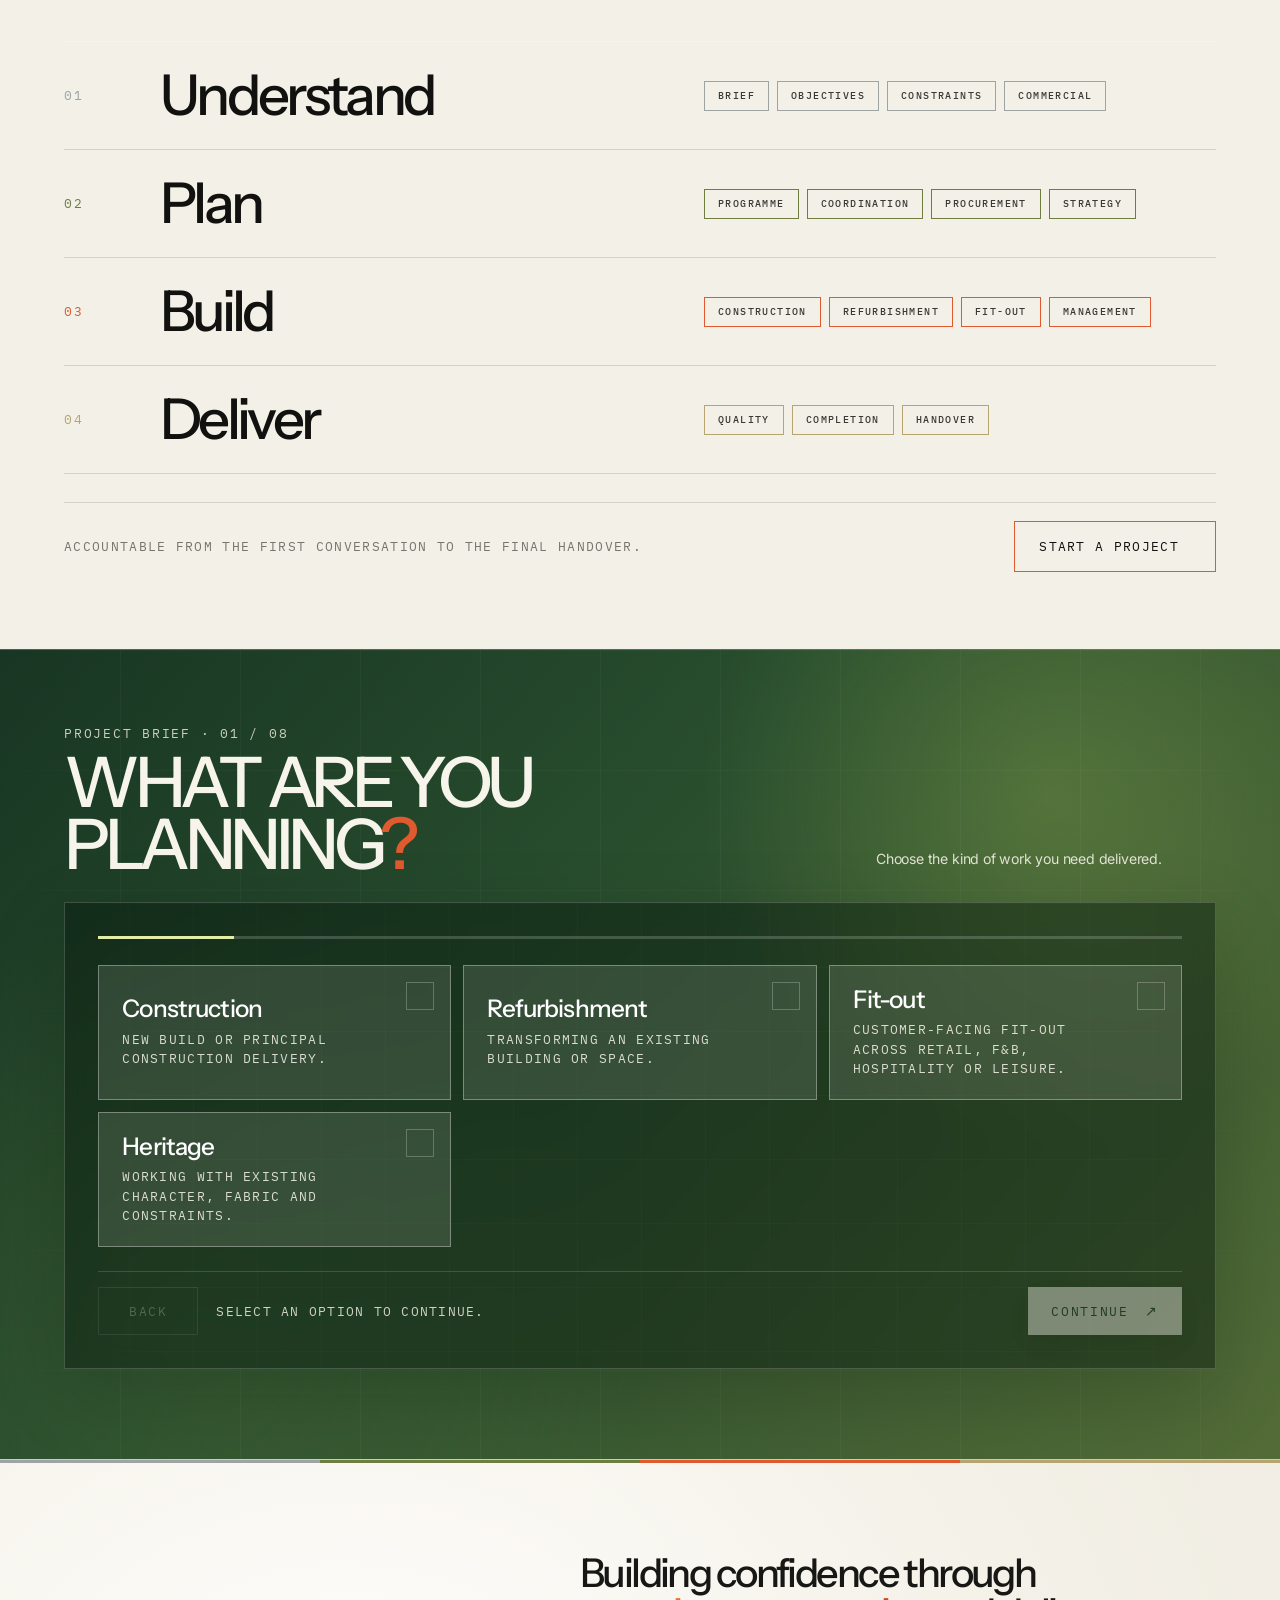
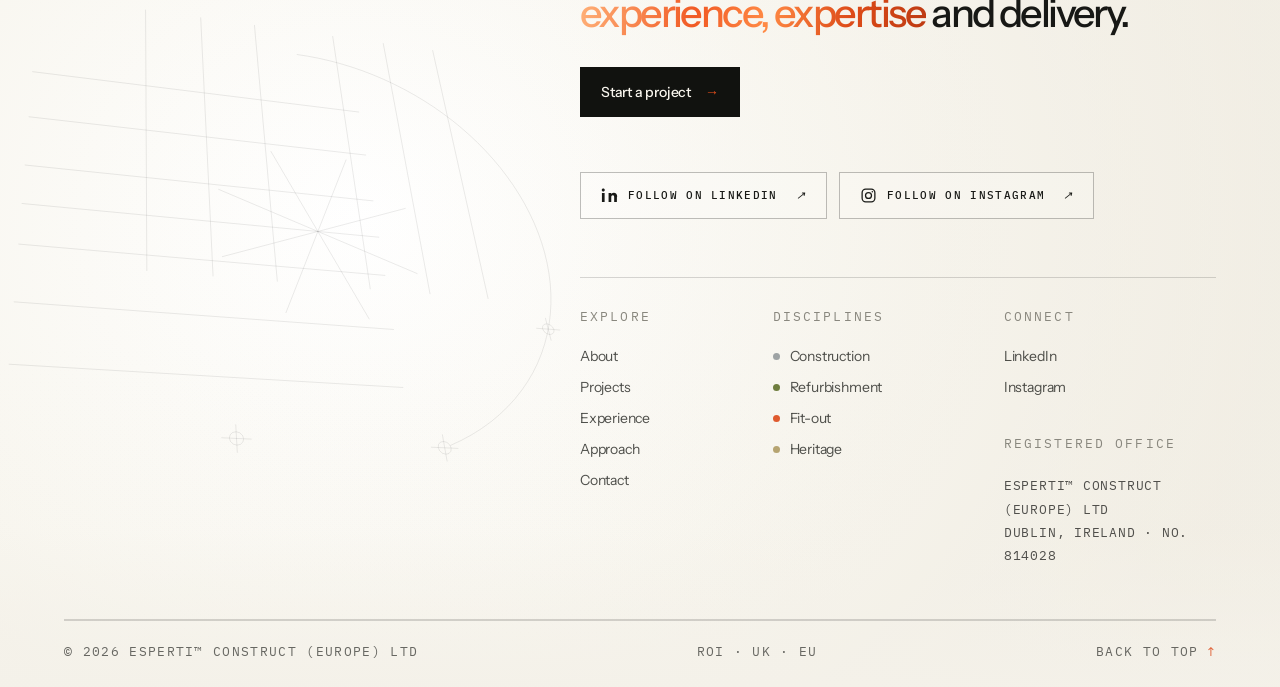
==== commit b53196e3: "CONTENT UPDATE" ====
--- a/index.html
+++ b/index.html
@@ -2813,6 +2813,45 @@
 }
 </style>
 <link rel="stylesheet" href="assets/css/finish.css">
+<style id="mx-scroll-story">
+/* sticky needs a non-scrolling ancestor: overflow:hidden would break it, overflow:clip does not */
+html body #about.intro-dark{overflow:visible!important;overflow:clip!important;padding-top:clamp(56px,6vw,96px)!important;padding-bottom:clamp(56px,6vw,96px)!important}
+#about .ms-layout{display:grid;grid-template-columns:minmax(0,.92fr) minmax(0,1.08fr);column-gap:clamp(32px,5vw,88px);align-items:start;position:relative}
+#about .ms-copy{border-right:1px solid rgba(246,243,236,.16);padding-right:clamp(32px,4.5vw,72px)}
+/* chapters */
+#about .ms-ch{min-height:100svh;display:flex;flex-direction:column;justify-content:center;align-items:flex-start;padding:clamp(48px,9vh,110px) 0}
+#about.js-ms .ms-ch{opacity:.3;transition:opacity .5s ease}
+#about.js-ms .ms-ch.on{opacity:1}
+#about .ms-title{display:flex;flex-wrap:nowrap;align-items:baseline;margin:0 0 24px;padding-bottom:.08em;font:500 clamp(30px,3.6vw,60px)/1 var(--disp);letter-spacing:-.045em;text-transform:uppercase;color:#f6f3ec}
+#about .ms-title em{font-style:normal;background:linear-gradient(100deg,#ffb27a 0%,#f15a24 34%,#ff8a45 54%,#dd4b18 78%,#bd3a12 100%);-webkit-background-clip:text;background-clip:text;-webkit-text-fill-color:transparent;color:transparent}
+#about .ms-intro{margin:0;max-width:62ch;font-size:clamp(15px,1.15vw,19px);line-height:1.58;color:rgba(246,243,236,.8)}
+#about .ms-sub{display:flex;align-items:center;gap:14px;width:100%;margin:34px 0 12px;font:400 11px/1 var(--mono);letter-spacing:.16em;text-transform:uppercase;color:var(--ember)}
+#about .ms-sub:after{content:"";flex:1;height:1px;background:rgba(246,243,236,.16)}
+#about .ms-subp{margin:0 0 6px;max-width:62ch;font-size:clamp(14px,1.02vw,16.5px);line-height:1.55;color:rgba(246,243,236,.66)}
+#about .ms-list{list-style:none;margin:10px 0 0;padding:0;width:100%;border-top:1px solid rgba(246,243,236,.16)}
+#about .ms-list li{display:grid;grid-template-columns:34px minmax(0,1fr);gap:6px;padding:15px 0;border-bottom:1px solid rgba(246,243,236,.12)}
+#about .ms-n{font:400 9px/1.9 var(--mono);font-style:normal;letter-spacing:.12em;color:var(--ember)}
+#about .ms-list strong{display:block;margin-bottom:5px;font:500 clamp(16px,1.35vw,21px)/1.2 var(--disp);letter-spacing:-.02em;color:#f6f3ec}
+#about .ms-list span{display:block;font-size:clamp(13px,.98vw,15.5px);line-height:1.52;color:rgba(246,243,236,.64)}
+#about .ms-quote{margin:clamp(40px,6vh,72px) 0 0;padding-top:22px;width:100%;border-top:2px solid #9aac5e;color:#9aac5e;font:400 clamp(22px,2.1vw,32px)/1.12 var(--disp);letter-spacing:-.04em;text-wrap:balance}
+/* sticky drawing */
+#about .ms-stage{align-self:stretch;position:relative;margin-right:calc(-1*var(--bleed,0px) - 1.6vw)}
+#about .ms-sticky{position:sticky;top:0;height:100svh;display:flex;flex-direction:column;justify-content:center;padding:84px 0 28px}
+#about .ms-stage .mx-svg{display:block;width:100%;height:auto;max-height:calc(100svh - 230px);margin:0;overflow:visible}
+#about .ms-stage .mx-ctl{margin:16px calc(var(--bleed,0px) + 1.6vw + 24px) 0 0}
+/* tabs become a scroll-progress indicator */
+html body #about .mx-dot i,html body #about .mx-dot.on i{animation:none!important;width:calc(var(--p,0)*100%)!important;transition:none}
+@media(max-width:860px){
+  #about .ms-layout{grid-template-columns:1fr;row-gap:0}
+  #about .ms-copy{order:1;border-right:0;padding-right:0}
+  #about .ms-stage{order:0;align-self:start;position:sticky;top:72px;z-index:3;margin:0;padding:6px 0 10px;background:#0d0e0c;box-shadow:0 0 0 100vmax #0d0e0c;clip-path:inset(0 -100vmax)}
+  #about .ms-sticky{position:static;height:auto;padding:0}
+  #about .ms-stage .mx-svg{max-height:30svh;margin:0 auto}
+  #about .ms-stage .mx-ctl{margin:8px 0 0}
+  #about .ms-ch{min-height:0;padding:44px 0 36px}
+  #about .ms-title{font-size:clamp(26px,7.4vw,42px)}
+}
+@media(prefers-reduced-motion:reduce){#about.js-ms .ms-ch,</style>
 </head>
 <body>
 <div id="pre" aria-hidden="true"><canvas id="preC"></canvas><div class="pre-ui"><span class="pre-k">Loading</span><span class="pre-n">0</span><span class="pre-bar"><i></i></span></div></div>
@@ -3173,20 +3212,37 @@
 
 <section class="section intro-dark" id="about">
   <div class="container">
-    <div class="mx-layout reveal">
-      <div class="intro-copy-dark mx-copy">
-  <div class="mx-unit" aria-hidden="true">
-    <div class="mx-word"><span>Multi-</span><span class="mx-swap"><b>disciplined</b><b>dimensional</b><b>project</b></span></div>
-    <p class="mx-cap" id="mxCap"></p>
-  </div>
-        <p class="body-copy">ESPERTI™ integrates construction, commercial and project management expertise across construction, refurbishment, fit-out and heritage projects throughout the Republic of Ireland and United Kingdom, extending into the EU.</p>
-        <p class="body-copy">From concept to handover, we deliver a coordinated, accountable service built on experience, commercial control and attention to detail.</p>
-        <p class="body-copy"><strong>One team. Four disciplines. One accountable delivery model.</strong></p>
-        <p class="intro-quote">Building confidence through experience, expertise and delivery.</p>
+    <div class="ms-layout">
+      <div class="ms-copy">
+      <article class="ms-ch" id="ms-0" data-s="0">
+        <h2 class="ms-title"><span>Multi-</span><em>disciplined</em></h2>
+        <p class="ms-intro">Specialising in the delivery of high-quality environments for the hospitality, retail and leisure sectors. We understand that in these industries, the built environment is central to brand identity, customer experience and commercial performance. Our integrated delivery model brings design coordination, structural works, mechanical and electrical services, specialist joinery and finishing together under a single, accountable team.</p>
+        <h3 class="ms-sub">Our Approach</h3>
+        <p class="ms-subp">Our multi-disciplinary capability allows us to manage every phase of a project through one coordinated team, reducing interface risk and keeping programmes on track from inception to completion.</p>
+        <ul class="ms-list" id="ms-list-0"><li><i class="ms-n" aria-hidden="true">01</i><div><strong>Programme Certainty</strong><span>Trading dates drive everything. Cross-disciplinary planning and tightly managed sequencing protect opening schedules and minimise downtime.</span></div></li><li><i class="ms-n" aria-hidden="true">02</i><div><strong>Brand Integrity</strong><span>We work closely with operators, designers and brand teams to ensure every detail is delivered faithfully to the intended concept and specification.</span></div></li><li><i class="ms-n" aria-hidden="true">03</i><div><strong>Single-Point Accountability</strong><span>A dedicated project leadership team takes full responsibility for programme, cost and quality.</span></div></li><li><i class="ms-n" aria-hidden="true">04</i><div><strong>Consistent Rollout</strong><span>For multi-site operators, our standardised processes and shared quality controls ensure uniform results across every location.</span></div></li><li><i class="ms-n" aria-hidden="true">05</i><div><strong>Live Environment Expertise</strong><span>We manage works within occupied and trading premises with careful phasing, robust health and safety controls and minimal disruption to staff and customers.</span></div></li></ul>
+        
+      </article>
+      <article class="ms-ch" id="ms-1" data-s="1">
+        <h2 class="ms-title"><span>Multi-</span><em>dimensional</em></h2>
+        <p class="ms-intro">Delivering exceptional environments for the hospitality, retail and leisure sectors. We recognise that a successful venue is more than a building. It is a commercial asset, a brand statement and a customer experience, and each of these dimensions must be delivered with equal precision. Our approach brings technical delivery, commercial insight, design sensitivity and operational awareness together in a single, integrated service.</p>
+        <h3 class="ms-sub">Our Dimensions</h3>
+        
+        <ul class="ms-list" id="ms-list-1"><li><i class="ms-n" aria-hidden="true">01</i><div><strong>Technical</strong><span>Specialist capability across structural works, mechanical and electrical services, joinery and finishing, delivered to exacting standards of quality, safety and compliance.</span></div></li><li><i class="ms-n" aria-hidden="true">02</i><div><strong>Commercial</strong><span>Transparent cost management and robust programme control that protect budgets, safeguard trading dates and support return on investment.</span></div></li><li><i class="ms-n" aria-hidden="true">03</i><div><strong>Creative</strong><span>Close collaboration with operators, architects and brand teams to ensure every detail reflects the intended concept and elevates the guest or customer experience.</span></div></li><li><i class="ms-n" aria-hidden="true">04</i><div><strong>Operational</strong><span>Practical understanding of how venues trade, enabling careful phasing, minimal disruption in live environments and seamless handover into operation.</span></div></li><li><i class="ms-n" aria-hidden="true">05</i><div><strong>Relational</strong><span>A dedicated leadership team providing single-point accountability and building long-term partnerships founded on trust and clear communication.</span></div></li></ul>
+        
+      </article>
+      <article class="ms-ch" id="ms-2" data-s="2">
+        <h2 class="ms-title"><span>Multi-</span><em>project</em></h2>
+        <p class="ms-intro">Purpose-built to deliver programmes of work across the hospitality, retail and leisure sectors. We are structured to manage a number of varied projects running concurrently, from a boutique restaurant fit-out to a hotel refurbishment and a retail rollout, each delivered with the same discipline, capacity and commitment. Our integrated delivery model allows us to run multiple projects of differing scale, type and complexity at the same time without compromising quality, programme or cost control.</p>
+        <h3 class="ms-sub">Our Approach</h3>
+        
+        <ul class="ms-list" id="ms-list-2"><li><i class="ms-n" aria-hidden="true">01</i><div><strong>Concurrent Delivery</strong><span>Dedicated project teams operate in parallel, each tailored to the demands of its own site, while shared management oversight ensures no project is ever treated as secondary.</span></div></li><li><i class="ms-n" aria-hidden="true">02</i><div><strong>Scalable Capacity</strong><span>Established resources and a deep supply chain allow us to mobilise quickly and take on new projects without stretching existing commitments.</span></div></li><li><i class="ms-n" aria-hidden="true">03</i><div><strong>Adaptable Expertise</strong><span>Our teams move fluidly between project types, applying specialist knowledge to everything from a high-end hotel bar to a multi-unit retail programme or a large-scale leisure facility.</span></div></li><li><i class="ms-n" aria-hidden="true">04</i><div><strong>Consistent Standards</strong><span>Standardised processes, specifications and quality controls ensure uniform results at every site, protecting brand integrity across your estate.</span></div></li><li><i class="ms-n" aria-hidden="true">05</i><div><strong>Portfolio Visibility</strong><span>Centralised planning and reporting give you clear oversight of progress, cost and risk across all live projects, not just individual sites.</span></div></li><li><i class="ms-n" aria-hidden="true">06</i><div><strong>Single-Point Accountability</strong><span>A dedicated leadership team provides one point of contact and consistent communication, however many projects are in progress.</span></div></li><li><i class="ms-n" aria-hidden="true">07</i><div><strong>Efficiency Through Experience</strong><span>Lessons learned, proven methods and established supplier relationships are carried from project to project, improving speed and value with every delivery.</span></div></li><li><i class="ms-n" aria-hidden="true">08</i><div><strong>Live Environment Expertise</strong><span>We manage works within occupied and trading premises with careful phasing and minimal disruption to staff and customers.</span></div></li></ul>
+        <p class="ms-quote">Building confidence through experience, expertise and delivery.</p>
+      </article>
       </div>
-      <div class="mx-panel" id="mx">
-  <p class="mx-sr">ESPERTI is multi-disciplined, multi-dimensional and multi-project.</p>
-  <svg class="mx-svg" viewBox="0 0 800 600" role="img" aria-label="Line drawing of a tower crane beside a heritage building elevation, shifting between trades, dimensions and several projects"><defs>
+      <div class="ms-stage" id="mx">
+        <div class="ms-sticky">
+          <p class="mx-sr">ESPERTI is multi-disciplined, multi-dimensional and multi-project.</p>
+          <svg class="mx-svg" viewBox="0 0 800 600" role="img" aria-label="Line drawing of a tower crane beside a heritage building elevation, shifting between trades, dimensions and several projects"><defs>
 <pattern id="mxp1" width="8" height="8" patternUnits="userSpaceOnUse"><path d="M0 8L8 0M-2 2L2-2M6 10L10 6" stroke="#f4f1e9" stroke-width="1" opacity=".5"/></pattern>
 <pattern id="mxp2" width="9" height="9" patternUnits="userSpaceOnUse"><circle cx="4.5" cy="4.5" r="1.4" fill="#f4f1e9" opacity=".55"/></pattern>
 <pattern id="mxp3" width="16" height="8" patternUnits="userSpaceOnUse"><path d="M0 .5H16M0 4.5H16M4 .5V4.5M12 4.5V8.5" stroke="#f4f1e9" stroke-width=".9" fill="none" opacity=".55"/></pattern>
@@ -3201,36 +3257,52 @@
 <g class="mx-sky"><g class="mx-tag" style="--d:0.6s"><rect class="mx-em" x="372" y="142" width="6" height="6"/><text class="mx-t" x="381" y="148">P-01</text></g></g>
 <g class="mx-w"><rect x="104" y="44" width="14" height="496" fill="url(#mxl)"/><rect x="40" y="30" width="620" height="14" fill="url(#mxl)"/><path d="M111 30V2M111 2L40 30M111 2L610 30"/></g><rect class="mx-ink" x="40" y="44" width="26" height="24"/><rect class="mx-ink" x="92" y="532" width="38" height="8"/>
 <g class="mx-tr"><rect class="mx-ink" x="-9" y="44" width="18" height="8"/><path class="mx-w" d="M0 52V98"/><rect class="mx-em" x="-7" y="98" width="14" height="9"/><rect class="mx-w" x="-16" y="107" width="32" height="12"/></g></svg>
-  <div class="mx-ctl" role="group" aria-label="Choose a view">
-    <button class="mx-dot" type="button" aria-label="Show multi-disciplined"><i></i>Disciplined</button>
-    <button class="mx-dot" type="button" aria-label="Show multi-dimensional"><i></i>Dimensional</button>
-    <button class="mx-dot" type="button" aria-label="Show multi-project"><i></i>Project</button>
-  </div>
-</div>
+          <div class="mx-ctl" role="group" aria-label="Jump to a chapter">
+            <button class="mx-dot" type="button" aria-label="Go to multi-disciplined"><i></i>Disciplined</button>
+            <button class="mx-dot" type="button" aria-label="Go to multi-dimensional"><i></i>Dimensional</button>
+            <button class="mx-dot" type="button" aria-label="Go to multi-project"><i></i>Project</button>
+          </div>
+        </div>
+      </div>
     </div>
   </div>
 </section>
 <script>
-/* MULTI- motion graphic: one scene, three views; the suffix word changes with the drawing. */
+/* MULTI- scroll story: sticky drawing on the right, chapters scroll on the left.
+   Works with Lenis because Lenis scrolls the real window (no transformed wrapper),
+   so position:sticky and getBoundingClientRect() stay accurate. */
 (function(){
-  var p=document.getElementById('mx');if(!p)return;
-  var svg=p.querySelector('.mx-svg'),ws=[].slice.call(p.closest('.mx-layout').querySelectorAll('.mx-swap b')),ds=[].slice.call(p.querySelectorAll('.mx-dot')),cap=document.getElementById('mxCap'),
-      caps=['Construction, refurbishment, fit-out and heritage under one team.','Drawn, measured and built in every dimension.','Several sites running at once, one standard across all of them.'],
-      reduce=window.matchMedia&&matchMedia('(prefers-reduced-motion: reduce)').matches,GAP=3000,i=-1,t=0,vis=false;
-  function restart(){clearTimeout(t);if(!reduce&&vis)t=setTimeout(function(){go((i+1)%3)},GAP)}
-  function go(n){
-    if(n===i)return;var prev=i;i=n;svg.setAttribute('data-s',n);
-    ws.forEach(function(w,k){w.className=k===n?'on':(k===prev?'out':'')});
-    ds.forEach(function(d,k){d.classList.toggle('on',k===n);d.setAttribute('aria-pressed',k===n)});
-    cap.classList.add('chg');setTimeout(function(){cap.textContent=caps[n];cap.classList.remove('chg')},reduce?0:240);
-    restart();
+  var root=document.getElementById('about');if(!root)return;
+  var lay=root.querySelector('.ms-layout'),stage=root.querySelector('.ms-stage'),svg=root.querySelector('.mx-svg'),
+      chs=[].slice.call(root.querySelectorAll('.ms-ch')),dots=[].slice.call(root.querySelectorAll('.mx-dot')),
+      reduce=window.matchMedia&&matchMedia('(prefers-reduced-motion: reduce)').matches,cur=-1,tick=false;
+  root.classList.add('js-ms');
+  function setState(n){
+    if(n===cur)return;cur=n;svg.setAttribute('data-s',n);
+    chs.forEach(function(c,k){c.classList.toggle('on',k===n)});
+    dots.forEach(function(d,k){d.classList.toggle('on',k===n);if(k===n)d.setAttribute('aria-current','true');else d.removeAttribute('aria-current')});
   }
-  ds.forEach(function(d,k){d.addEventListener('click',function(){go(k)})});
-  if('IntersectionObserver' in window){new IntersectionObserver(function(es){vis=es[0].isIntersecting;if(vis)restart();else clearTimeout(t)},{threshold:.25}).observe(p)}
-  else{vis=true}
-  var lay=p.closest('.mx-layout');function bleed(){var r=lay.getBoundingClientRect(),w=document.documentElement.clientWidth;p.style.setProperty('--bleed',Math.max(0,w-r.right)+'px')}
-  bleed();addEventListener('resize',bleed);addEventListener('load',bleed);
-  go(0);
+  function frame(){
+    tick=false;var vh=innerHeight,mid=vh*.5,a=0,lr=lay.getBoundingClientRect();
+    if(lr.bottom<-300||lr.top>vh+300)return;
+    chs.forEach(function(c,k){
+      var r=c.getBoundingClientRect(),p=Math.min(1,Math.max(0,(mid-r.top)/r.height));
+      dots[k].style.setProperty('--p',p.toFixed(3));if(r.top<=mid)a=k;
+    });
+    setState(a);
+  }
+  function onScroll(){if(!tick){tick=true;requestAnimationFrame(frame)}}
+  addEventListener('scroll',onScroll,{passive:true});
+  addEventListener('resize',function(){bleed();onScroll()});
+  addEventListener('load',function(){bleed();onScroll()});
+  function bleed(){var r=lay.getBoundingClientRect(),w=document.documentElement.clientWidth;lay.style.setProperty('--bleed',Math.max(0,w-r.right)+'px')}
+  function goto(c){
+    var off=innerWidth<=860?-(stage.offsetHeight+72):0;
+    if(window.__lenis){window.__lenis.scrollTo(c,{offset:off,duration:reduce?0:1.2})}
+    else{scrollTo({top:c.getBoundingClientRect().top+scrollY+off,behavior:reduce?'auto':'smooth'})}
+  }
+  dots.forEach(function(d,k){d.addEventListener('click',function(){goto(chs[k])})});
+  bleed();setState(0);onScroll();
 })();
 </script>
 
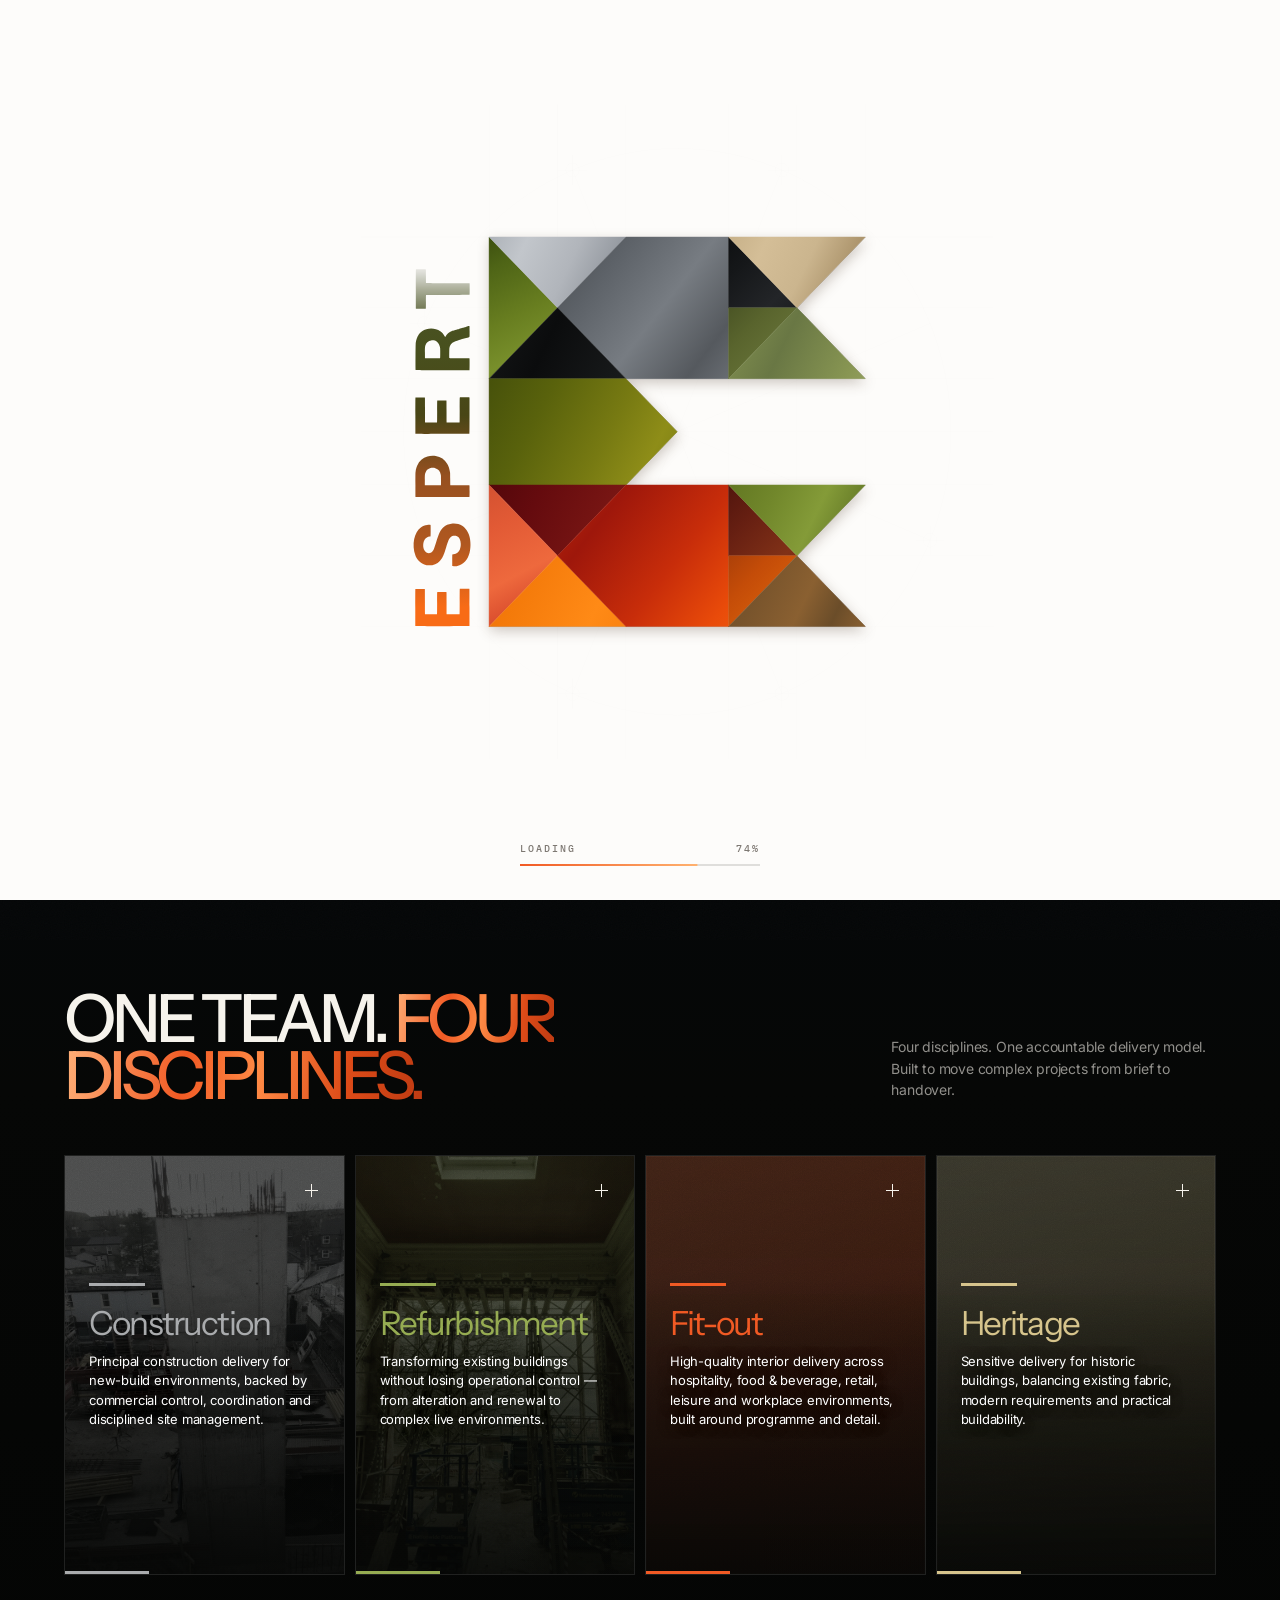
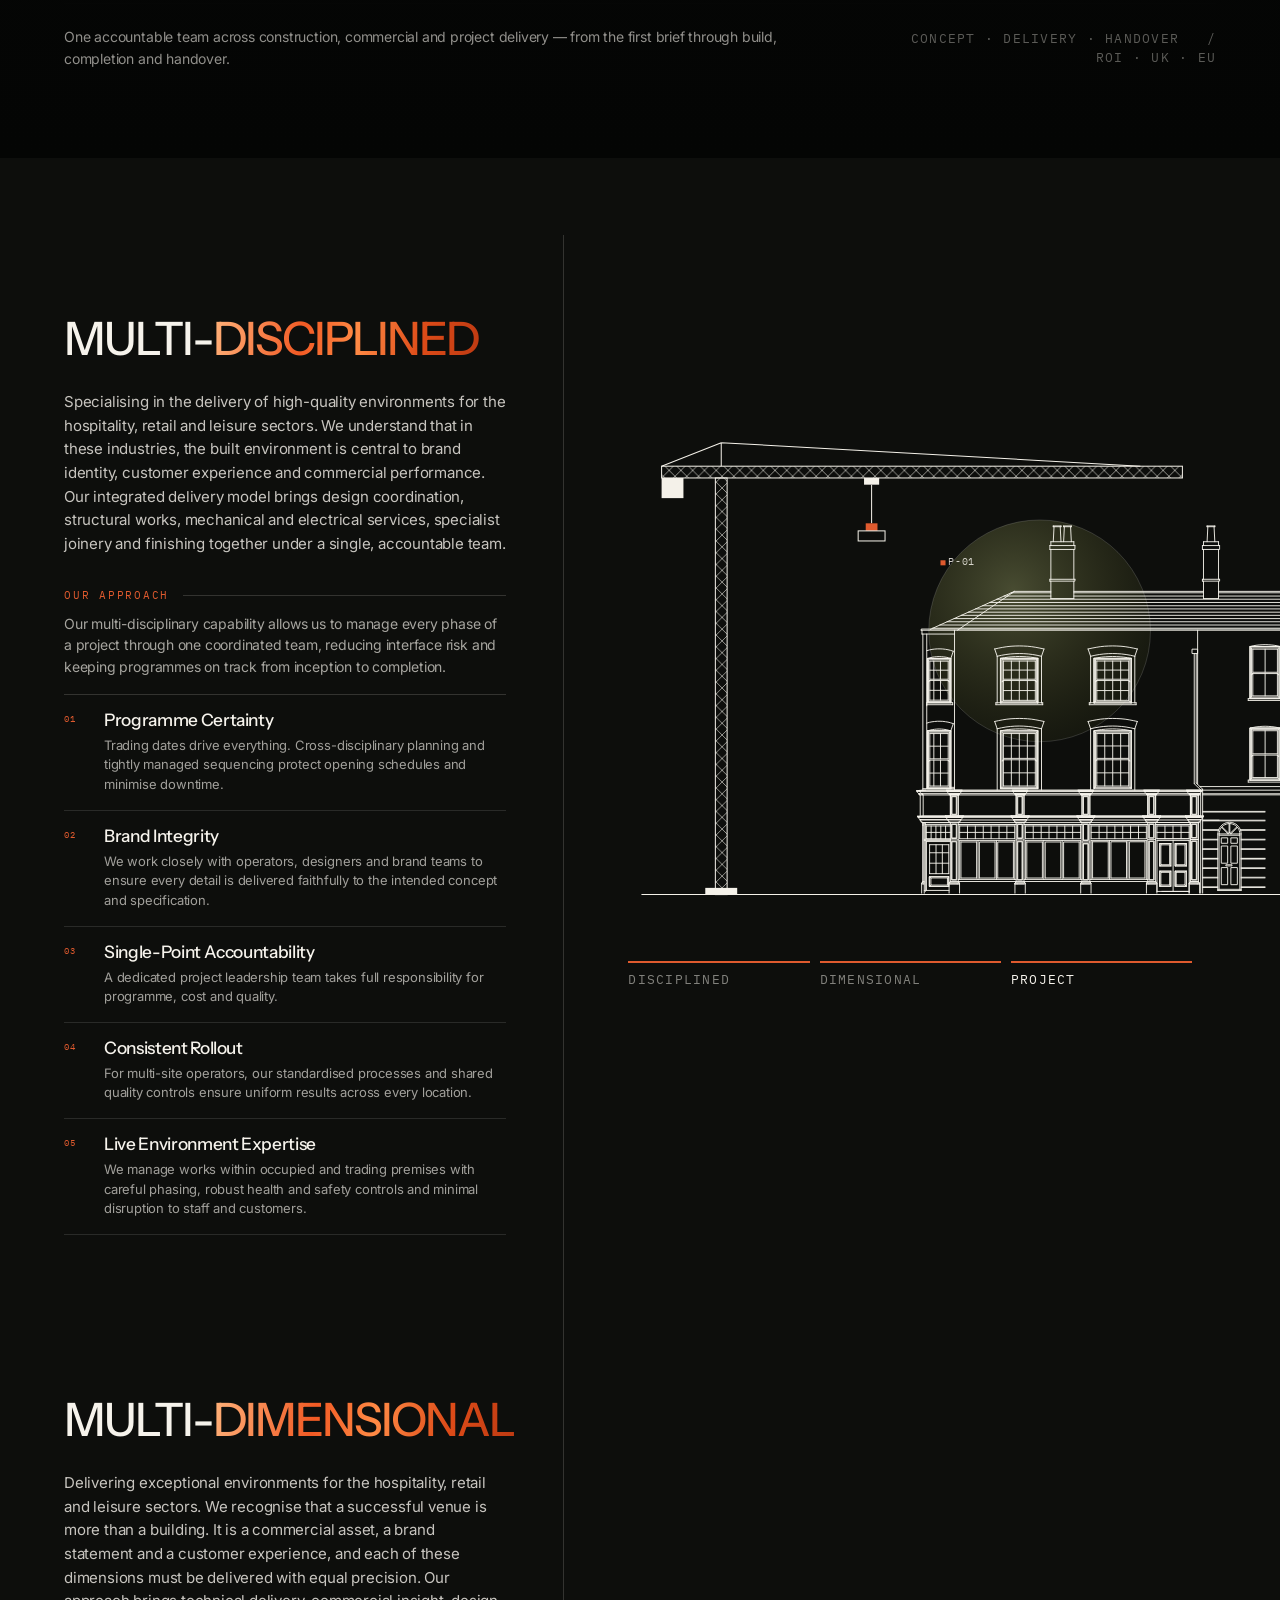
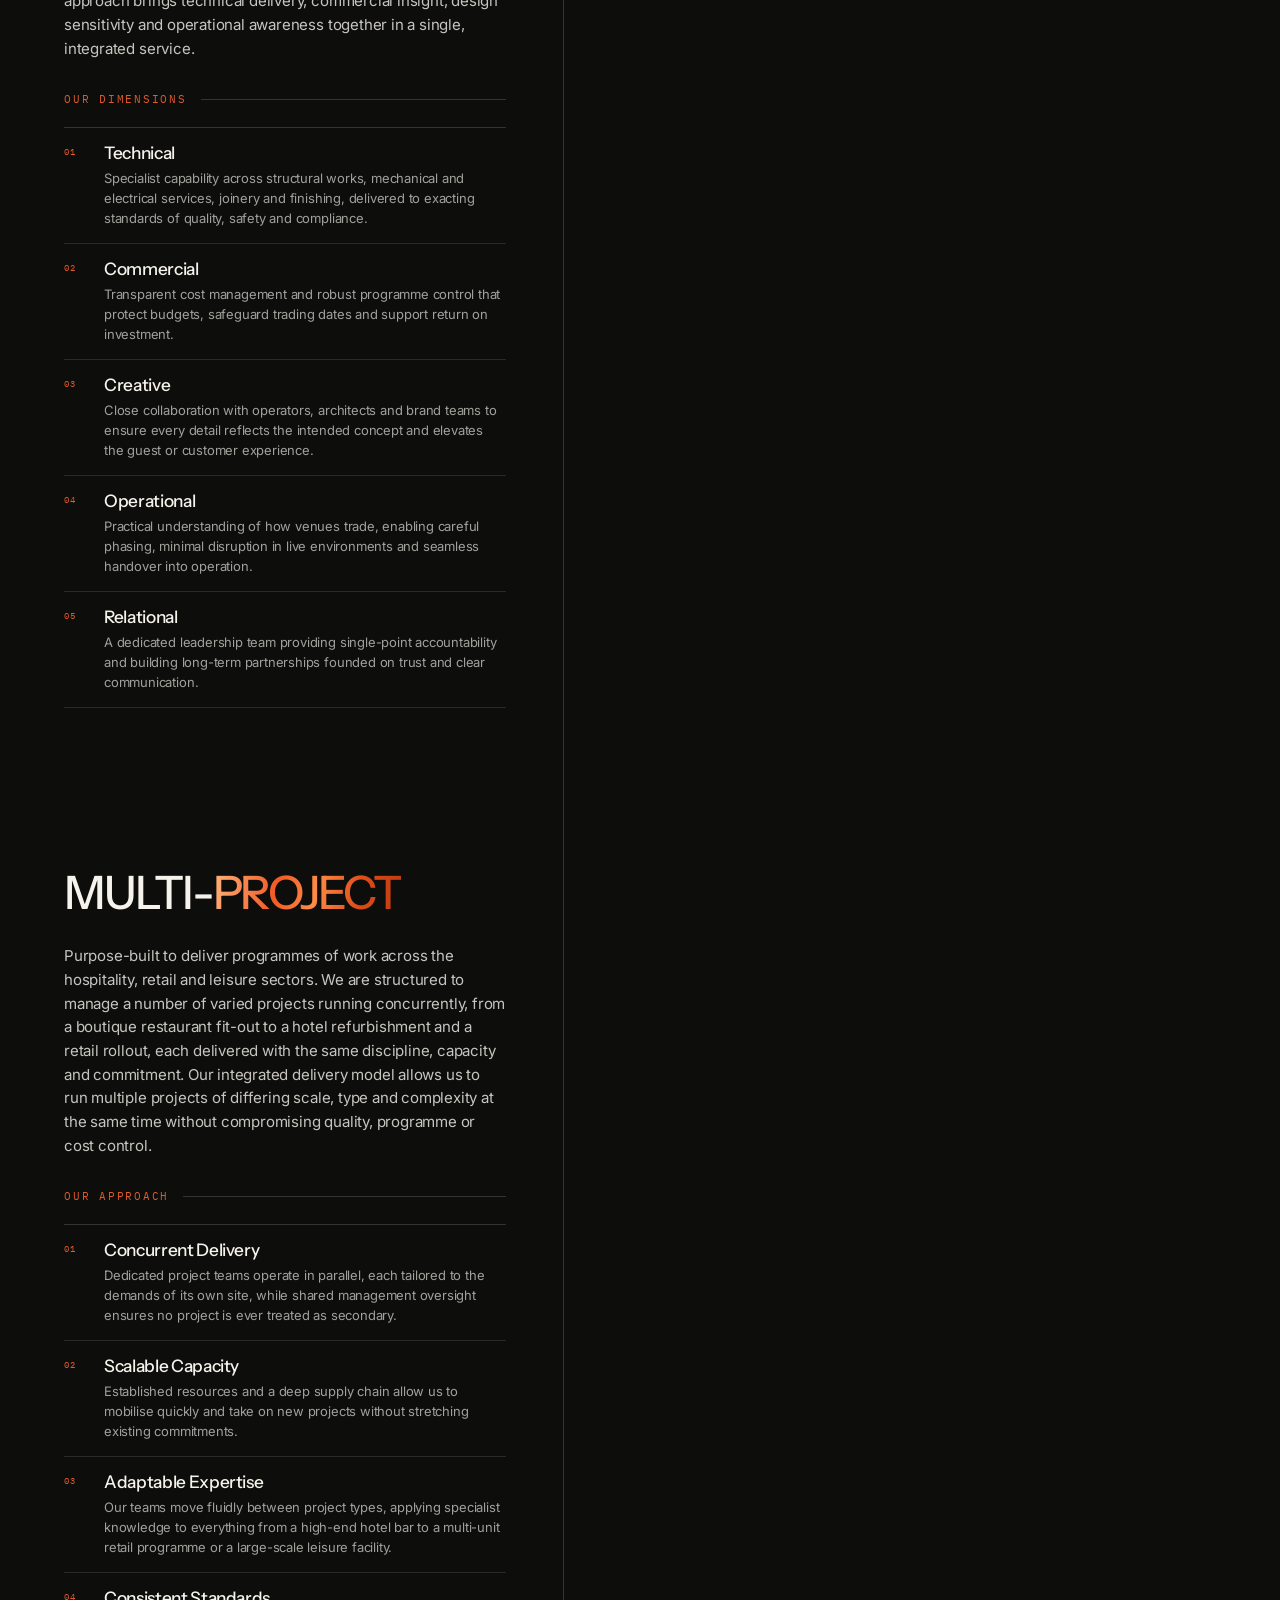
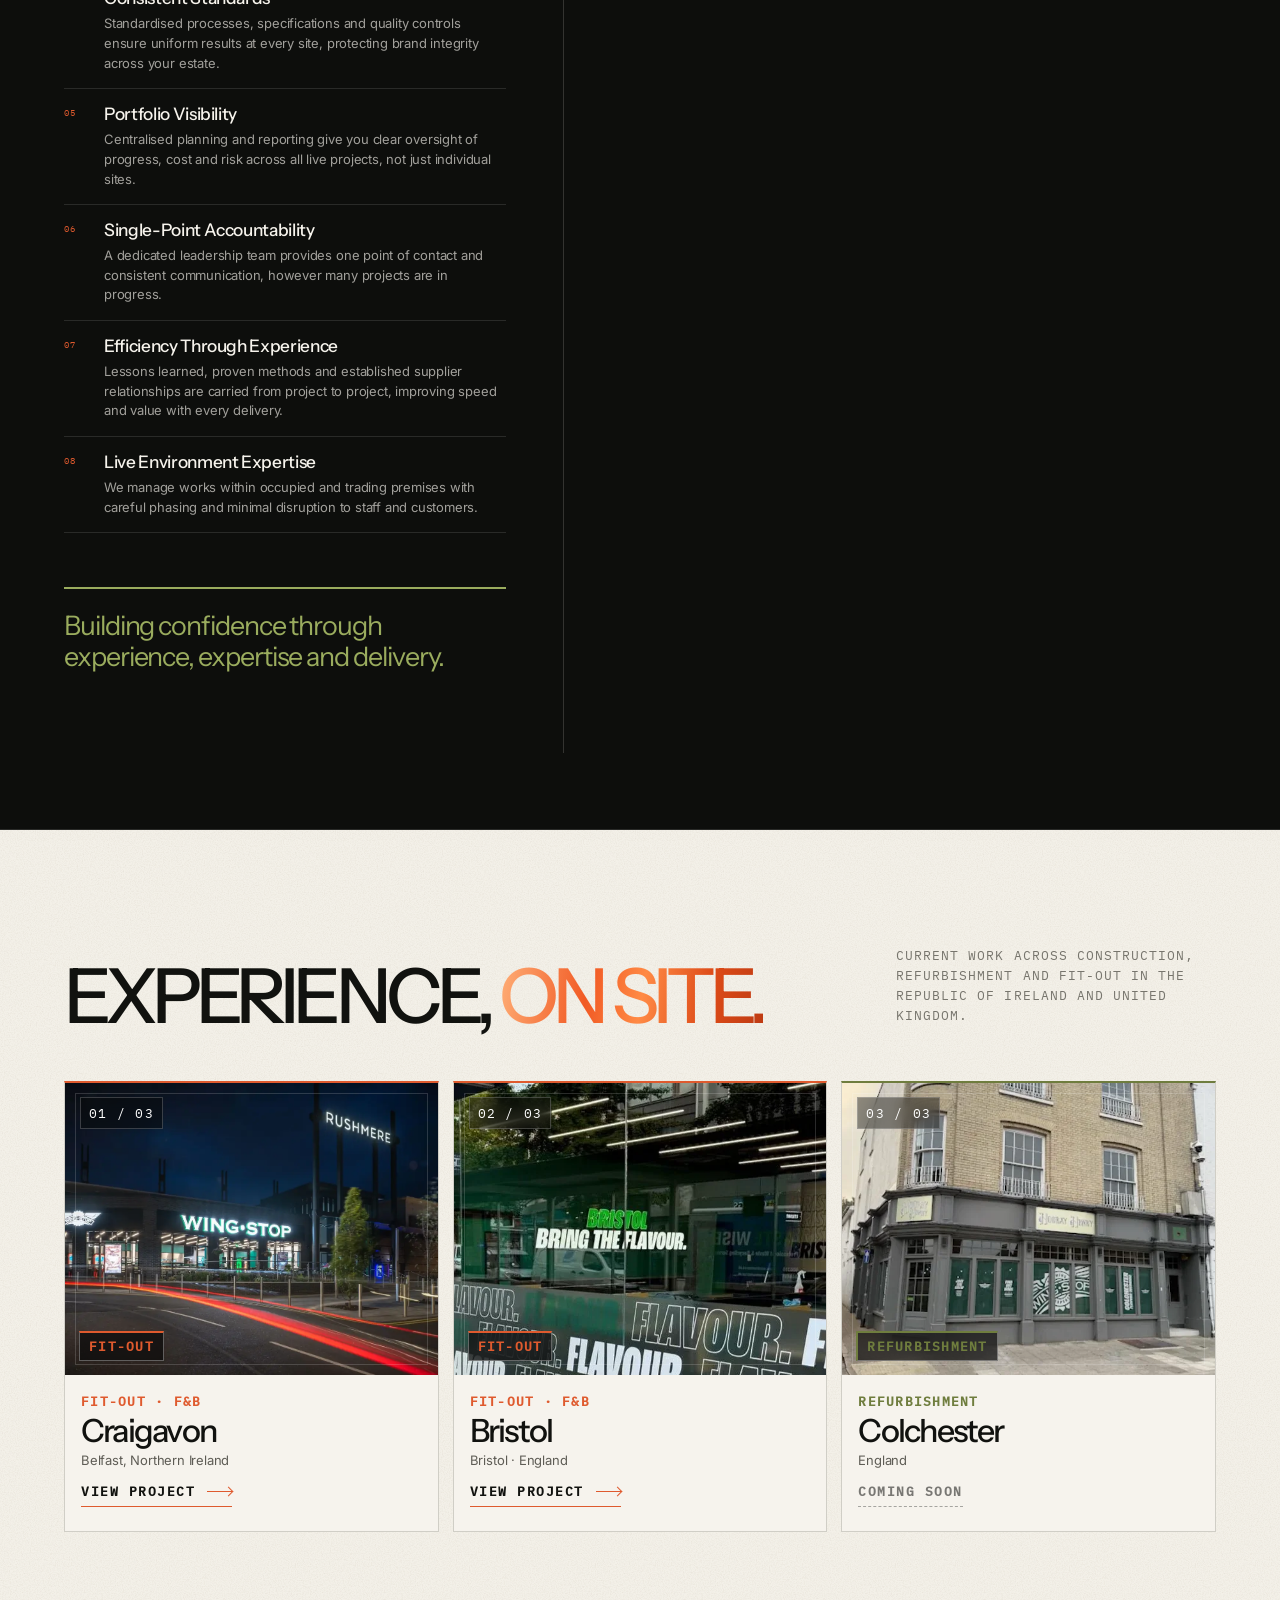
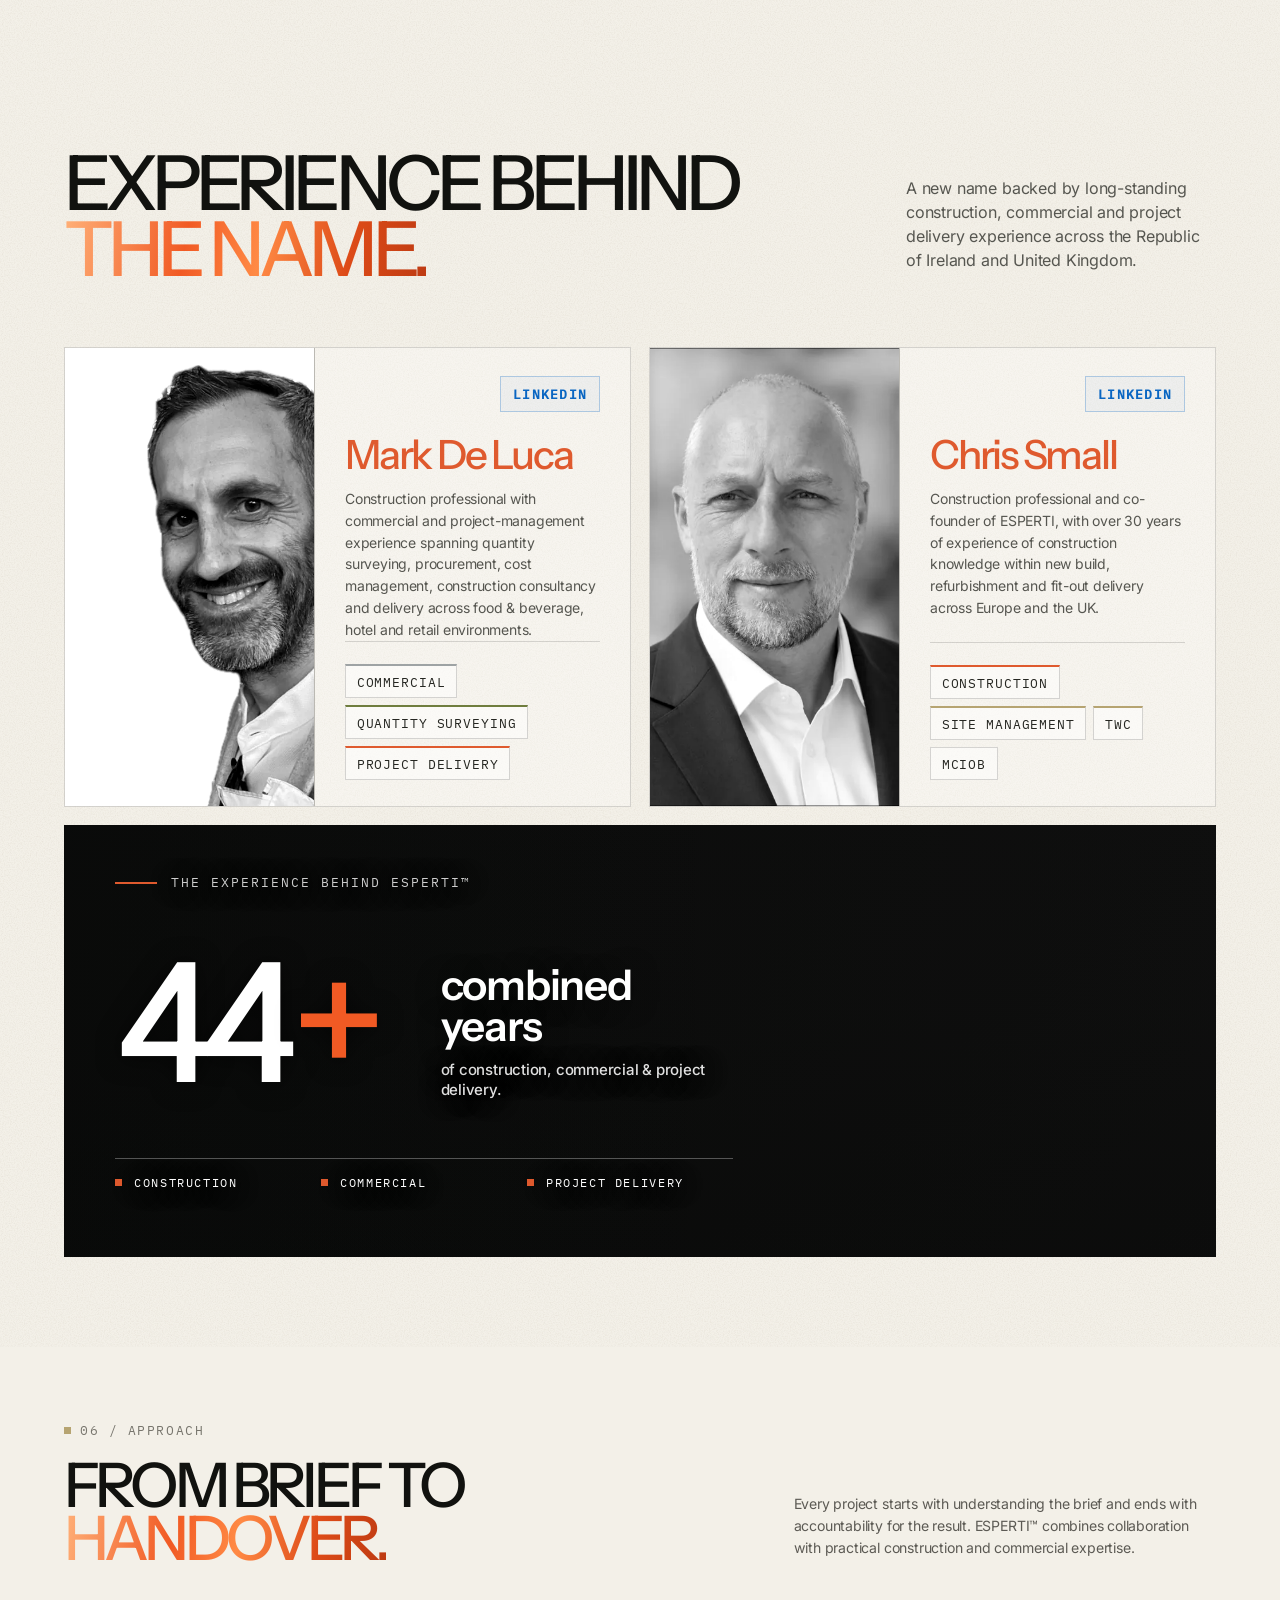
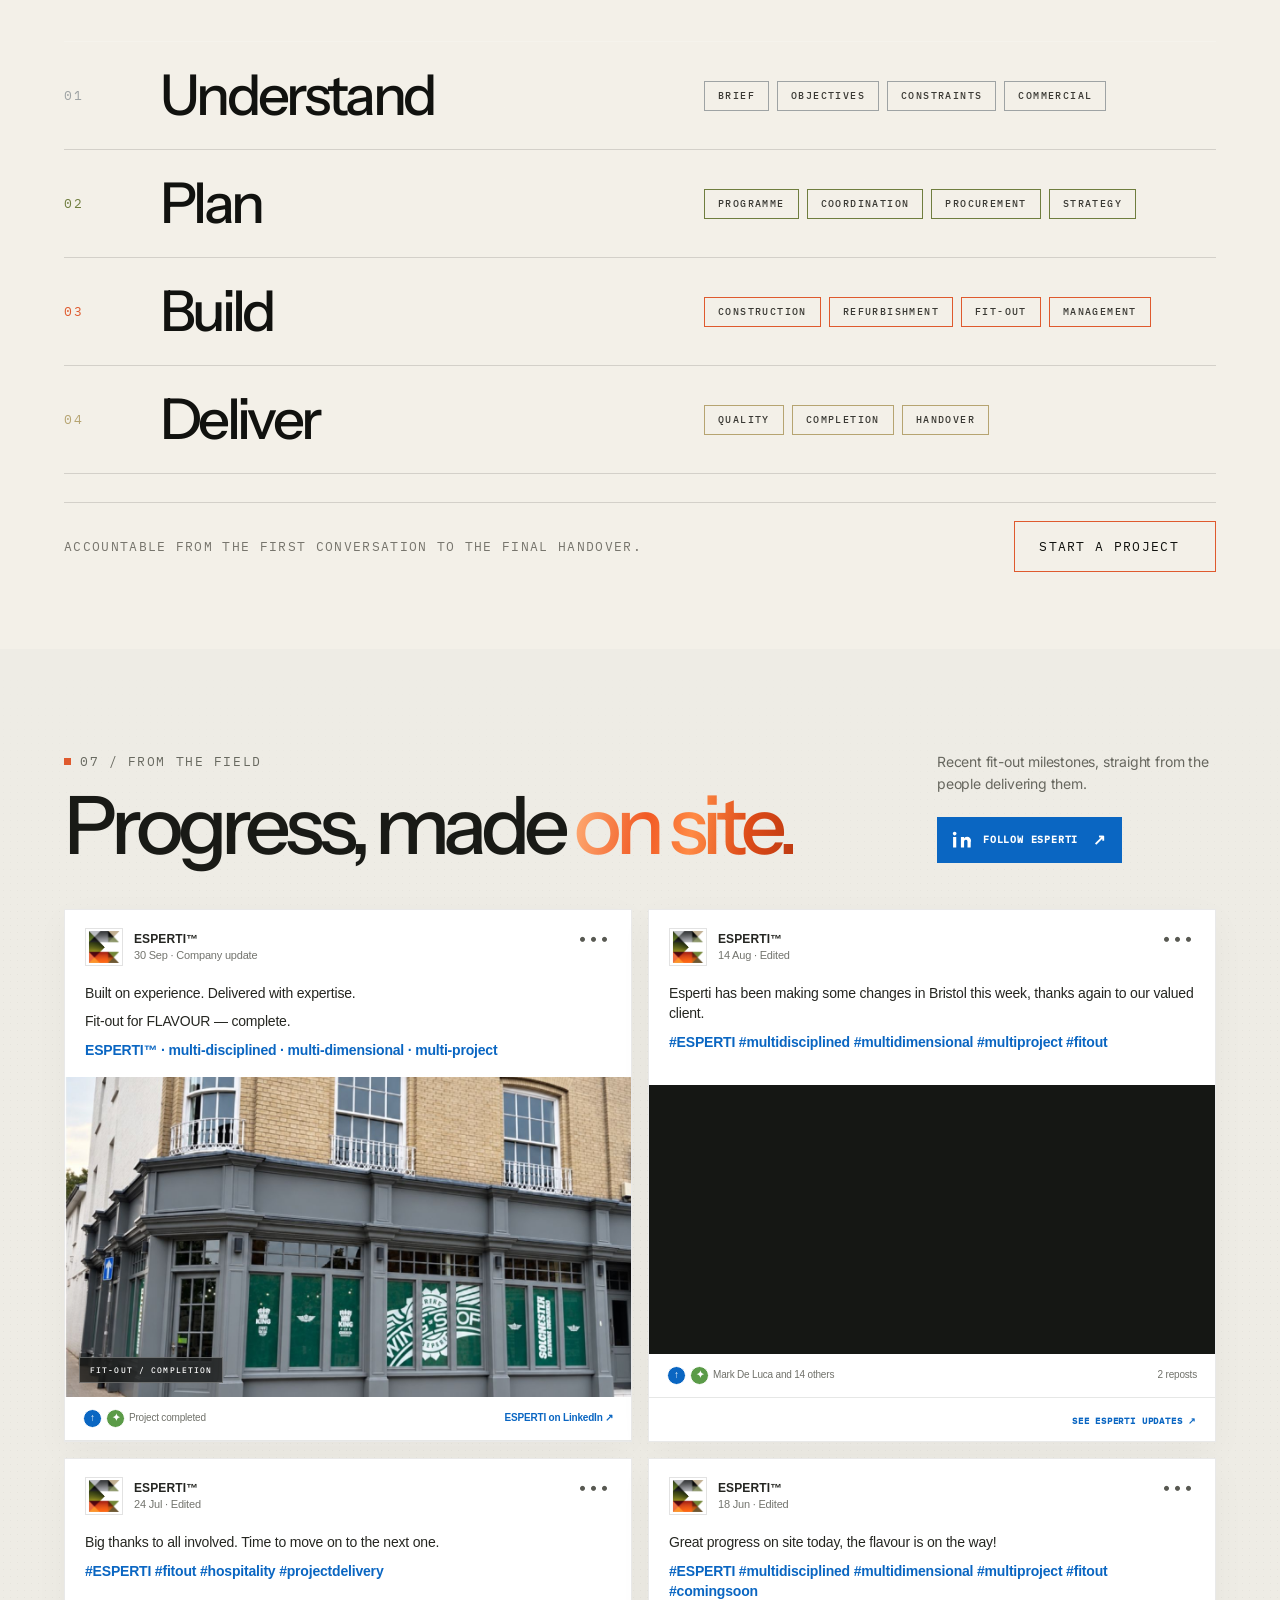
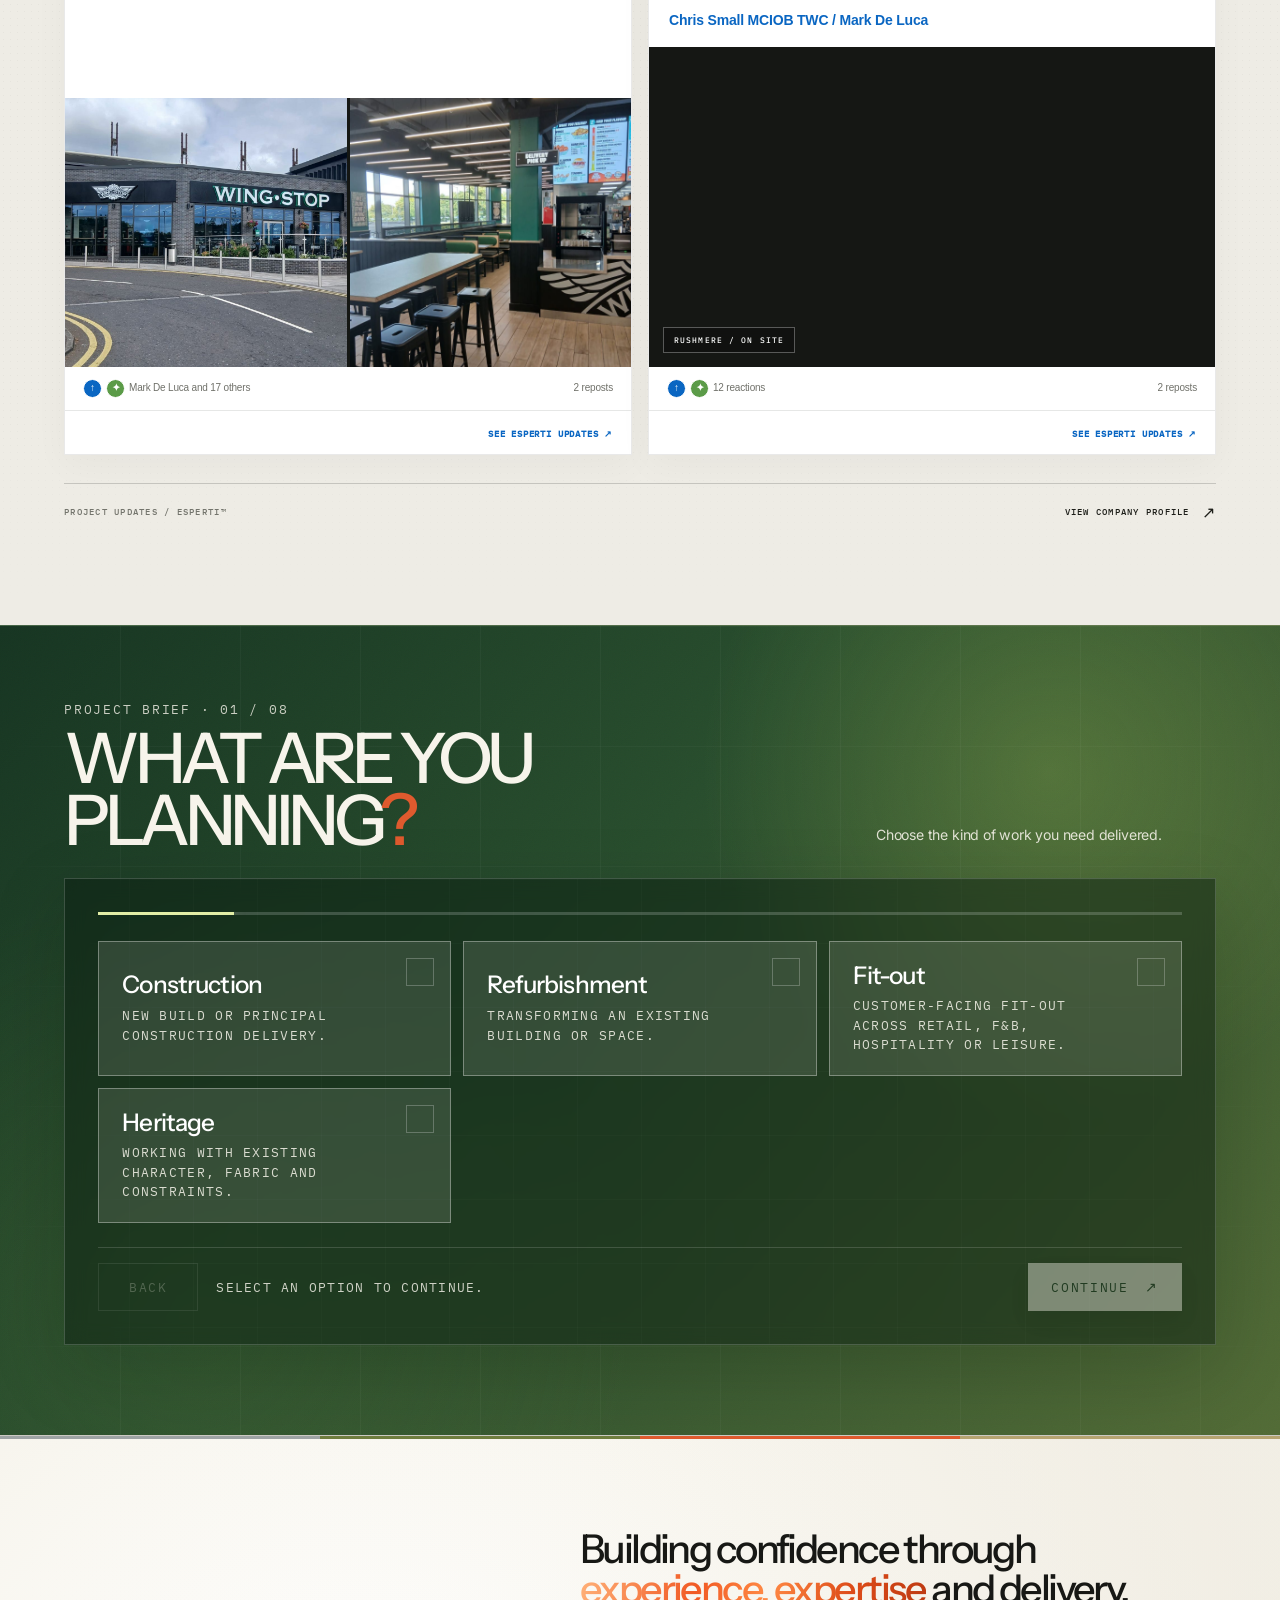
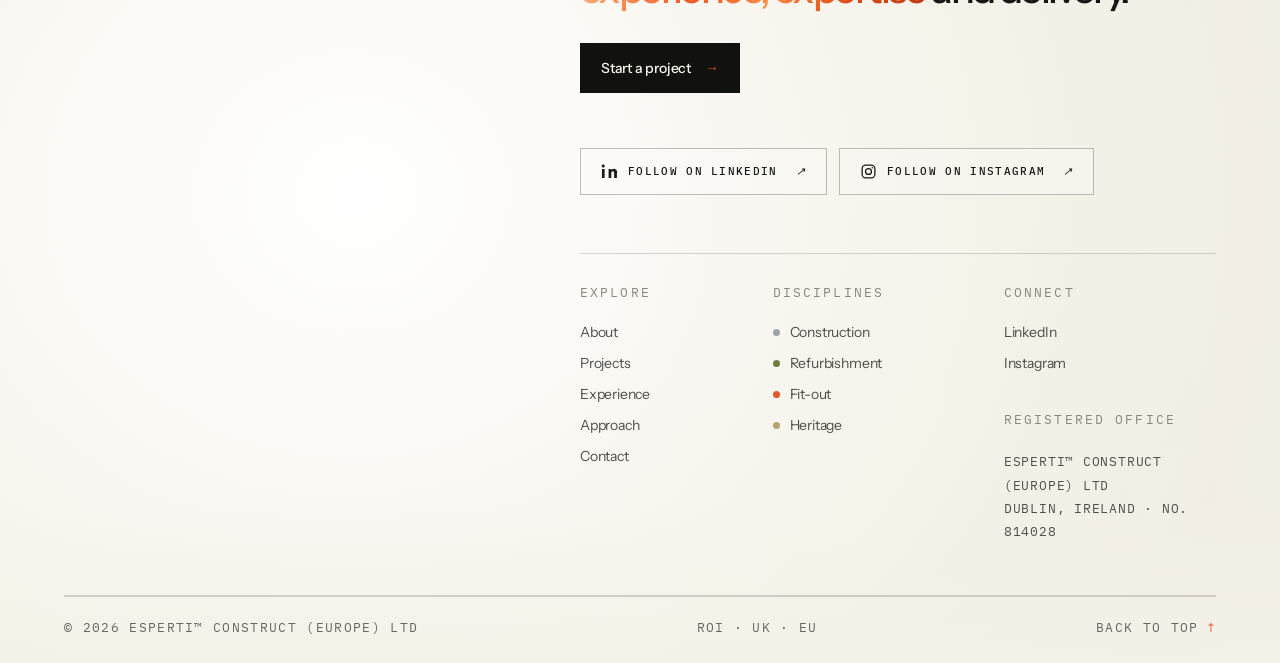
==== commit 89b3f026: "Linkedin" ====
--- a/index.html
+++ b/index.html
@@ -3492,6 +3492,112 @@
 })();
 </script>
 
+<section class="linkedin-feed" id="linkedin-feed" aria-labelledby="linkedin-title">
+  <div class="container linkedin-feed-inner">
+    <div class="linkedin-feed-head">
+      <div>
+        <div class="kicker">07 / FROM THE FIELD</div>
+        <h2 class="display" id="linkedin-title">Progress, made <em>on site.</em></h2>
+      </div>
+      <div class="linkedin-feed-intro">
+        <p>Recent fit-out milestones, straight from the people delivering them.</p>
+        <a class="linkedin-follow" href="https://www.linkedin.com/company/esperticonstruct/" target="_blank" rel="noopener noreferrer">
+          <span class="linkedin-follow-icon" aria-hidden="true"><svg viewBox="0 0 24 24"><path d="M5.1 8.4H1.3V21h3.8V8.4ZM3.2 2.1C2 2.1 1 3.1 1 4.3s1 2.2 2.2 2.2 2.2-1 2.2-2.2S4.4 2.1 3.2 2.1ZM22.9 13.8c0-3.8-2-5.6-4.8-5.6-2.2 0-3.1 1.2-3.6 2v-1.8h-3.8V21h3.8v-6.2c0-1.6.3-3.1 2.2-3.1 1.9 0 1.9 1.8 1.9 3.2V21h3.8l.1-7.2Z"/></svg></span>
+          Follow ESPERTI <span aria-hidden="true">↗</span>
+        </a>
+      </div>
+    </div>
+
+    <div class="linkedin-post-grid">
+      <article class="linkedin-post linkedin-post-featured">
+        <header class="linkedin-post-header">
+          <img class="linkedin-avatar" src="assets/esperti-mark.webp" alt="" loading="lazy" decoding="async">
+          <div class="linkedin-author"><strong>ESPERTI™</strong><span>30 Sep · Company update</span></div>
+          <span class="linkedin-more" aria-hidden="true">•••</span>
+        </header>
+        <div class="linkedin-post-copy">
+          <p>Built on experience. Delivered with expertise.</p>
+          <p>Fit-out for FLAVOUR — complete.</p>
+          <p class="linkedin-hashtags">ESPERTI™ · multi-disciplined · multi-dimensional · multi-project</p>
+        </div>
+        <a class="linkedin-media linkedin-media-single" href="assets/linkedin-posts/flavour-completion.jpg" target="_blank" rel="noopener noreferrer" aria-label="Open the completed FLAVOUR fit-out photo">
+          <img src="assets/linkedin-posts/flavour-completion.jpg" alt="Completed hospitality fit-out with branded green window graphics on a traditional brick building" loading="lazy" decoding="async">
+          <span class="linkedin-media-label">FIT-OUT / COMPLETION</span>
+        </a>
+        <footer class="linkedin-post-footer">
+          <span class="linkedin-reactions" aria-label="LinkedIn post"> <i class="linkedin-reaction-like">↑</i><i class="linkedin-reaction-clap">✦</i> Project completed</span>
+          <a href="https://www.linkedin.com/company/esperticonstruct/" target="_blank" rel="noopener noreferrer">ESPERTI on LinkedIn ↗</a>
+        </footer>
+      </article>
+
+      <article class="linkedin-post">
+        <header class="linkedin-post-header">
+          <img class="linkedin-avatar" src="assets/esperti-mark.webp" alt="" loading="lazy" decoding="async">
+          <div class="linkedin-author"><strong>ESPERTI™</strong><span>14 Aug · Edited</span></div>
+          <span class="linkedin-more" aria-hidden="true">•••</span>
+        </header>
+        <div class="linkedin-post-copy">
+          <p>Esperti has been making some changes in Bristol this week, thanks again to our valued client.</p>
+          <p class="linkedin-hashtags">#ESPERTI #multidisciplined #multidimensional #multiproject #fitout</p>
+        </div>
+        <div class="linkedin-media linkedin-media-pair">
+          <a href="assets/linkedin-posts/bristol-feature-wall.jpg" target="_blank" rel="noopener noreferrer" aria-label="Open Bristol feature wall photo"><img src="assets/linkedin-posts/bristol-feature-wall.jpg" alt="Bristol restaurant interior with large Bring the Flavour wall lettering" loading="lazy" decoding="async"></a>
+          <a href="assets/linkedin-posts/bristol-window-graphics.jpg" target="_blank" rel="noopener noreferrer" aria-label="Open Bristol window graphics photo"><img src="assets/linkedin-posts/bristol-window-graphics.jpg" alt="Bristol restaurant glazing with repeating flavour graphics" loading="lazy" decoding="async"></a>
+        </div>
+        <footer class="linkedin-post-footer">
+          <span class="linkedin-reactions"><i class="linkedin-reaction-like">↑</i><i class="linkedin-reaction-clap">✦</i> Mark De Luca and 14 others</span>
+          <span>2 reposts</span>
+        </footer>
+        <div class="linkedin-post-link"><a href="https://www.linkedin.com/company/esperticonstruct/" target="_blank" rel="noopener noreferrer">See ESPERTI updates ↗</a></div>
+      </article>
+
+      <article class="linkedin-post">
+        <header class="linkedin-post-header">
+          <img class="linkedin-avatar" src="assets/esperti-mark.webp" alt="" loading="lazy" decoding="async">
+          <div class="linkedin-author"><strong>ESPERTI™</strong><span>24 Jul · Edited</span></div>
+          <span class="linkedin-more" aria-hidden="true">•••</span>
+        </header>
+        <div class="linkedin-post-copy">
+          <p>Big thanks to all involved. Time to move on to the next one.</p>
+          <p class="linkedin-hashtags">#ESPERTI #fitout #hospitality #projectdelivery</p>
+        </div>
+        <div class="linkedin-media linkedin-media-pair linkedin-media-craigavon">
+          <a href="assets/linkedin-posts/craigavon-exterior.jpg" target="_blank" rel="noopener noreferrer" aria-label="Open Craigavon restaurant exterior photo"><img src="assets/linkedin-posts/craigavon-exterior.jpg" alt="Completed Wingstop restaurant exterior in Craigavon" loading="lazy" decoding="async"></a>
+          <a href="assets/linkedin-posts/craigavon-interior.jpg" target="_blank" rel="noopener noreferrer" aria-label="Open Craigavon restaurant interior photo"><img src="assets/linkedin-posts/craigavon-interior.jpg" alt="Restaurant interior showing dining booths, counter and menu boards" loading="lazy" decoding="async"></a>
+        </div>
+        <footer class="linkedin-post-footer">
+          <span class="linkedin-reactions"><i class="linkedin-reaction-like">↑</i><i class="linkedin-reaction-clap">✦</i> Mark De Luca and 17 others</span>
+          <span>2 reposts</span>
+        </footer>
+        <div class="linkedin-post-link"><a href="https://www.linkedin.com/company/esperticonstruct/" target="_blank" rel="noopener noreferrer">See ESPERTI updates ↗</a></div>
+      </article>
+
+      <article class="linkedin-post">
+        <header class="linkedin-post-header">
+          <img class="linkedin-avatar" src="assets/esperti-mark.webp" alt="" loading="lazy" decoding="async">
+          <div class="linkedin-author"><strong>ESPERTI™</strong><span>18 Jun · Edited</span></div>
+          <span class="linkedin-more" aria-hidden="true">•••</span>
+        </header>
+        <div class="linkedin-post-copy">
+          <p>Great progress on site today, the flavour is on the way!</p>
+          <p class="linkedin-hashtags">#ESPERTI #multidisciplined #multidimensional #multiproject #fitout #comingsoon</p>
+          <p class="linkedin-mentioned">Chris Small MCIOB TWC / Mark De Luca</p>
+        </div>
+        <a class="linkedin-media linkedin-media-single linkedin-media-rushmere" href="assets/linkedin-posts/rushmere-night.jpg" target="_blank" rel="noopener noreferrer" aria-label="Open Rushmere site progress photo">
+          <img src="assets/linkedin-posts/rushmere-night.jpg" alt="Rushmere restaurant frontage at night with temporary branded window graphics" loading="lazy" decoding="async">
+          <span class="linkedin-media-label">RUSHMERE / ON SITE</span>
+        </a>
+        <footer class="linkedin-post-footer">
+          <span class="linkedin-reactions"><i class="linkedin-reaction-like">↑</i><i class="linkedin-reaction-clap">✦</i> 12 reactions</span>
+          <span>2 reposts</span>
+        </footer>
+        <div class="linkedin-post-link"><a href="https://www.linkedin.com/company/esperticonstruct/" target="_blank" rel="noopener noreferrer">See ESPERTI updates ↗</a></div>
+      </article>
+    </div>
+    <div class="linkedin-feed-bottom"><span>PROJECT UPDATES / ESPERTI™</span><a href="https://www.linkedin.com/company/esperticonstruct/" target="_blank" rel="noopener noreferrer">View company profile <b aria-hidden="true">↗</b></a></div>
+  </div>
+</section>
+
 <section class="project-brief-section" id="contact">
   <div class="container">
     <div class="project-brief-shell reveal">
@@ -6295,7 +6401,7 @@
  poly=a=>{ctx.moveTo(a[0],a[1]);for(let i=2;i<a.length;i+=2)ctx.lineTo(a[i],a[i+1]);ctx.closePath()},
  perim=a=>{let s=0;for(let i=0;i<a.length;i+=2){const j=(i+2)%a.length;s+=Math.hypot(a[i]-a[j],a[i+1]-a[j+1])}return s};
 // ---- state
-let dead=false,animDone=0,W,H,D,S,K,OX,OY,SH,SHX,SHY,WL,TL,T=0,last=0,raf=0,fired=false,tgx=0,tgy=0,tx=0,ty=0,lastMove=-1e5;
+let dead=false,animDone=0,W,H,D,S,K,OX,OY,SH,SHX,SHY,WL,TL,T=0,clock=0,last=0,raf=0,fired=false,tgx=0,tgy=0,tx=0,ty=0,lastMove=-1e5,visible=false;
 const fx=null,still=false;
 // bake a region of the lockup into a tight bitmap whose origin sits on a whole device pixel (keeps text crisp), plus a scratch canvas for masked reveals
 function layer(x,y,w,h,draw){const px=Math.floor(OX+K*x),py=Math.floor(OY+K*y),pw=Math.ceil(OX+K*(x+w))-px,ph=Math.ceil(OY+K*(y+h))-py,c=document.createElement('canvas');c.width=pw;c.height=ph;
@@ -6311,8 +6417,8 @@
  g.shadowColor='transparent';g.globalCompositeOperation='destination-out';g.fill(FP)}
 function size(){const r=host.getBoundingClientRect();D=Math.min(devicePixelRatio||1,2);W=Math.max(1,r.width);H=Math.max(1,r.height);const lc=document.querySelector('.ft-lead-col').getBoundingClientRect(),L=W<1000?0:Math.max(0,lc.left-r.left-34),AW=W<1000?W:Math.max(200,lc.right-r.left-L),AH=W<1000?lc.height:H*.84,CY=W<1000?lc.top-r.top+lc.height/2:H*.47;cv.width=Math.round(W*D);cv.height=Math.round(H*D);
  S=Math.min(AW/1272,AH/1236)*.96;K=D*S;OX=D*(L+AW/2-636*S);OY=D*(CY-618*S);bake()}
-function kick(){if(!raf)raf=requestAnimationFrame(frame)}
-addEventListener('resize',()=>{if(!dead){size();fired=false;kick()}});
+function kick(){if(!raf&&!dead&&(!reduce||visible))raf=requestAnimationFrame(frame)}
+addEventListener('resize',()=>{if(!dead){size();if(visible)kick()}});
 // feathered reveal of a baked bitmap (vertical: rises from the bottom; else wipes left to right)
 function rev(L,p,vert,dx,dy){if(p<=0)return;ctx.setTransform(1,0,0,1,0,0);const X=L.x+dx,Y=L.y+dy;
  if(p>=1){ctx.drawImage(L.c,X,Y);return}
@@ -6322,7 +6428,8 @@
  ctx.drawImage(L.m,X,Y)}
 const shift=(fx,fy)=>{pp(fx,fy,0);return[Math.round((qx-fx)*AX*K*1e3)/1e3,Math.round((qy-fy)*AY*K*1e3)/1e3]};
 function frame(now){raf=0;if(dead)return;if(!last)last=now;const dt=Math.min((now-last)/1000,.05);last=now;
- T+=dt*SPD;
+ const loopEnd=END+.4;
+ if(reduce){T=loopEnd}else{clock+=dt*SPD;T=loopEnd-Math.abs((clock%(2*loopEnd))-loopEnd)}
  // pointer tilt: time-based damping, eases back to flat when the pointer is idle
   const cm=io(clamp((T-.1)/4)),iw=0;
  cam(.7*(1-cm),.26*(1-cm),-.1*(1-cm),.88+.12*cm);
@@ -6358,14 +6465,16 @@
  // 3 · wordmark rises, tagline wipes in once the plane is flat (offset follows the pointer tilt so the lockup stays one piece)
  const[wx,wy]=shift(-108,440),wp=ex((T-4.3)/1.2);rev(WL,wp,true,wx,wy);
  if(SHOW_TAGLINE){const[gx2,gy2]=shift(440,934),tp=ex((T-4.9)/1.1);rev(TL,tp,false,gx2,gy2)}
- if(T>END+.4&&!fired){fired=true;return}
- if(!dead)kick()}
-
-// ---- footer lifecycle: plays once when the footer scrolls into view, then holds on the finished lockup
+ if(!dead&&!reduce&&visible)kick()}
+
+// ---- Footer lifecycle: reverse the same reveal timeline and loop while the footer is visible.
 const reduce=matchMedia('(prefers-reduced-motion: reduce)').matches;
 let started=false;
-function start(){if(started)return;started=true;size();last=0;fired=false;T=reduce?END+1:0;kick()}
-if('IntersectionObserver' in window&&!reduce){const o=new IntersectionObserver(es=>{if(es.some(e=>e.isIntersecting)){start();o.disconnect()}},{threshold:.2});o.observe(host)}else start();
+function start(){if(!started){started=true;size();last=0;clock=0;T=reduce?END+.4:0}kick()}
+if('IntersectionObserver' in window&&!reduce){
+ const o=new IntersectionObserver(es=>{visible=es.some(e=>e.isIntersecting);if(visible)start();else last=0},{threshold:.05});
+ o.observe(host);
+}else{visible=true;start();}
 }catch(e){}})();
 </script>
 
@@ -7196,5 +7305,67 @@
 }
 </style>
 <script src="assets/js/cursor.js" defer></script>
+
+<style id="linkedin-field-feed-13oct">
+#linkedin-feed.linkedin-feed{position:relative;isolation:isolate;padding:clamp(76px,8vw,132px) 0;background:#eeece5;color:#161714;overflow:hidden}
+#linkedin-feed.linkedin-feed:before{content:"";position:absolute;inset:0;pointer-events:none;opacity:.24;background-image:radial-gradient(rgba(20,22,18,.16) .6px,transparent .6px);background-size:7px 7px;mask-image:linear-gradient(180deg,transparent,#000 18%,#000 84%,transparent)}
+#linkedin-feed .linkedin-feed-inner{position:relative;z-index:1}
+#linkedin-feed .linkedin-feed-head{display:grid;grid-template-columns:minmax(0,1.2fr) minmax(250px,.55fr);gap:clamp(24px,5vw,84px);align-items:end;margin-bottom:clamp(30px,3.6vw,54px)}
+#linkedin-feed .linkedin-feed-head .kicker{margin-bottom:20px;color:#686960}
+#linkedin-feed .linkedin-feed-head .display{max-width:760px;margin:0;color:#191a16;font-size:clamp(48px,6.3vw,92px);line-height:.92;letter-spacing:-.075em}
+#linkedin-feed .linkedin-feed-head .display em{font-style:normal;color:#e45124}
+#linkedin-feed .linkedin-feed-intro{display:flex;flex-direction:column;align-items:flex-start;gap:22px;max-width:340px;justify-self:end}
+#linkedin-feed .linkedin-feed-intro p{margin:0;color:#67675f;font-size:clamp(14px,1vw,17px);line-height:1.55;max-width:31ch}
+#linkedin-feed .linkedin-follow{display:inline-flex;align-items:center;gap:11px;min-height:46px;padding:0 15px;background:#0a66c2;color:#fff!important;text-decoration:none!important;font:600 10px/1 var(--mono);letter-spacing:.08em;text-transform:uppercase;transition:background .25s ease,transform .25s ease}
+#linkedin-feed .linkedin-follow:hover{background:#084d91;transform:translateY(-2px)}
+#linkedin-feed .linkedin-follow>span:last-child{font-size:15px;margin-left:4px}
+#linkedin-feed .linkedin-follow-icon{display:grid;place-items:center;width:20px;height:20px}
+#linkedin-feed .linkedin-follow-icon svg{display:block;width:100%;height:100%;fill:currentColor}
+#linkedin-feed .linkedin-post-grid{display:grid;grid-template-columns:repeat(2,minmax(0,1fr));gap:16px;align-items:stretch}
+#linkedin-feed .linkedin-post{min-width:0;overflow:hidden;display:flex;flex-direction:column;background:#fff;border:1px solid rgba(17,18,15,.09);box-shadow:0 10px 34px rgba(28,27,22,.035)}
+#linkedin-feed .linkedin-post-header{display:flex;align-items:center;gap:11px;padding:18px 20px 0}
+#linkedin-feed .linkedin-avatar{width:38px;height:38px;flex:0 0 38px;object-fit:contain;background:#fff;border:1px solid rgba(18,19,17,.12);padding:2px}
+#linkedin-feed .linkedin-author{min-width:0;display:flex;flex-direction:column;gap:3px}
+#linkedin-feed .linkedin-author strong{font:700 12px/1.1 var(--ui,Arial,sans-serif);letter-spacing:.01em;color:#242521}
+#linkedin-feed .linkedin-author span{font:400 11px/1.1 var(--ui,Arial,sans-serif);color:#73746e}
+#linkedin-feed .linkedin-more{margin-left:auto;align-self:flex-start;color:#585952;font-size:16px;letter-spacing:2px;line-height:20px}
+#linkedin-feed .linkedin-post-copy{padding:17px 20px 16px;font:400 14px/1.48 var(--ui,Arial,sans-serif);color:#252621}
+#linkedin-feed .linkedin-post-copy p{margin:0 0 8px}
+#linkedin-feed .linkedin-post-copy p:last-child{margin-bottom:0}
+#linkedin-feed .linkedin-hashtags{color:#0a66c2;font-weight:600;overflow-wrap:anywhere}
+#linkedin-feed .linkedin-mentioned{font-weight:600;color:#0a66c2}
+#linkedin-feed .linkedin-media{position:relative;display:grid;min-width:0;background:#151714;overflow:hidden;margin-top:auto;isolation:isolate}
+#linkedin-feed .linkedin-media img{display:block;width:100%;height:100%;object-fit:cover;transition:transform .65s cubic-bezier(.2,.7,.2,1);}
+#linkedin-feed .linkedin-media a{min-width:0;min-height:0;display:block;overflow:hidden}
+#linkedin-feed .linkedin-media a:hover img{transform:scale(1.035)}
+#linkedin-feed .linkedin-media-single{height:clamp(250px,25vw,370px);display:block}
+#linkedin-feed .linkedin-media-single img{object-position:center 54%}
+#linkedin-feed .linkedin-media-rushmere{height:clamp(250px,25vw,370px)}
+#linkedin-feed .linkedin-media-rushmere img{object-position:center 55%}
+#linkedin-feed .linkedin-media-pair{height:clamp(230px,21vw,315px);grid-template-columns:1fr 1fr;gap:3px}
+#linkedin-feed .linkedin-media-pair a{height:100%}
+#linkedin-feed .linkedin-media-pair img{object-position:center center}
+#linkedin-feed .linkedin-media-craigavon a:first-child img{object-position:center center}
+#linkedin-feed .linkedin-media-craigavon a:last-child img{object-position:center 50%}
+#linkedin-feed .linkedin-media-label{position:absolute;left:14px;bottom:14px;padding:8px 10px;background:rgba(15,17,15,.7);border:1px solid rgba(255,255,255,.3);color:#fff;backdrop-filter:blur(12px);-webkit-backdrop-filter:blur(12px);font:500 8px/1 var(--mono);letter-spacing:.14em;text-transform:uppercase;pointer-events:none}
+#linkedin-feed .linkedin-post-footer{display:flex;align-items:center;justify-content:space-between;gap:12px;padding:12px 18px;border-bottom:1px solid rgba(18,19,17,.1);font:400 10px/1.25 var(--ui,Arial,sans-serif);color:#70716a}
+#linkedin-feed .linkedin-post-footer>a{flex-shrink:0;color:#0a66c2;text-decoration:none;font-weight:600}
+#linkedin-feed .linkedin-reactions{display:inline-flex;align-items:center;gap:4px;min-width:0}
+#linkedin-feed .linkedin-reactions i{display:grid;place-items:center;width:19px;height:19px;border:1px solid #fff;border-radius:50%;font:700 10px/1 Arial,sans-serif;font-style:normal;color:#fff}
+#linkedin-feed .linkedin-reaction-like{background:#0a66c2}
+#linkedin-feed .linkedin-reaction-clap{background:#5b9b48}
+#linkedin-feed .linkedin-post-link{padding:10px 18px 13px;text-align:right}
+#linkedin-feed .linkedin-post-link a{font:600 9px/1 var(--mono);letter-spacing:.09em;text-transform:uppercase;color:#0a66c2;text-decoration:none}
+#linkedin-feed .linkedin-post-link a:hover,#linkedin-feed .linkedin-post-footer>a:hover{text-decoration:underline}
+#linkedin-feed .linkedin-feed-bottom{margin-top:28px;padding-top:18px;border-top:1px solid rgba(20,21,17,.18);display:flex;align-items:center;justify-content:space-between;gap:18px;color:#73746c;font:500 9px/1.3 var(--mono);letter-spacing:.14em;text-transform:uppercase}
+#linkedin-feed .linkedin-feed-bottom a{display:inline-flex;align-items:center;gap:12px;color:#1d1e19;text-decoration:none}
+#linkedin-feed .linkedin-feed-bottom a b{font-size:16px;font-weight:400;transition:transform .2s ease}
+#linkedin-feed .linkedin-feed-bottom a:hover b{transform:translate(3px,-3px)}
+@media(min-width:1500px){#linkedin-feed .linkedin-post-grid{gap:20px}#linkedin-feed .linkedin-post-copy{font-size:15px}#linkedin-feed .linkedin-post-header{padding:21px 24px 0}#linkedin-feed .linkedin-post-copy{padding:18px 24px 17px}#linkedin-feed .linkedin-post-footer{padding-inline:22px}}
+@media(max-width:850px){#linkedin-feed .linkedin-feed-head{grid-template-columns:1fr;gap:22px}#linkedin-feed .linkedin-feed-intro{justify-self:start;max-width:520px;flex-direction:row;align-items:center;justify-content:space-between;width:100%}#linkedin-feed .linkedin-post-grid{gap:12px}#linkedin-feed .linkedin-post-header{padding:15px 15px 0}#linkedin-feed .linkedin-post-copy{padding:14px 15px}#linkedin-feed .linkedin-post-footer{padding:10px 13px}#linkedin-feed .linkedin-post-footer{flex-wrap:wrap}}
+@media(max-width:620px){#linkedin-feed.linkedin-feed{padding:62px 0 72px}#linkedin-feed .linkedin-feed-head .display{font-size:clamp(44px,13vw,66px)}#linkedin-feed .linkedin-feed-intro{align-items:flex-start;flex-direction:column;gap:14px}#linkedin-feed .linkedin-post-grid{grid-template-columns:1fr;gap:14px}#linkedin-feed .linkedin-post-header{padding:16px 16px 0}#linkedin-feed .linkedin-post-copy{font-size:14px;padding:15px 16px}#linkedin-feed .linkedin-media-single,#linkedin-feed .linkedin-media-rushmere{height:clamp(240px,73vw,350px)}#linkedin-feed .linkedin-media-pair{height:clamp(240px,68vw,320px)}#linkedin-feed .linkedin-post-footer{padding:11px 14px}#linkedin-feed .linkedin-feed-bottom{align-items:flex-start;flex-direction:column;gap:12px}}
+@media(prefers-reduced-motion:reduce){#linkedin-feed .linkedin-follow,#linkedin-feed .linkedin-media img,#linkedin-feed .linkedin-feed-bottom a b{transition:none!important}}
+</style>
+
 </body>
 </html>
